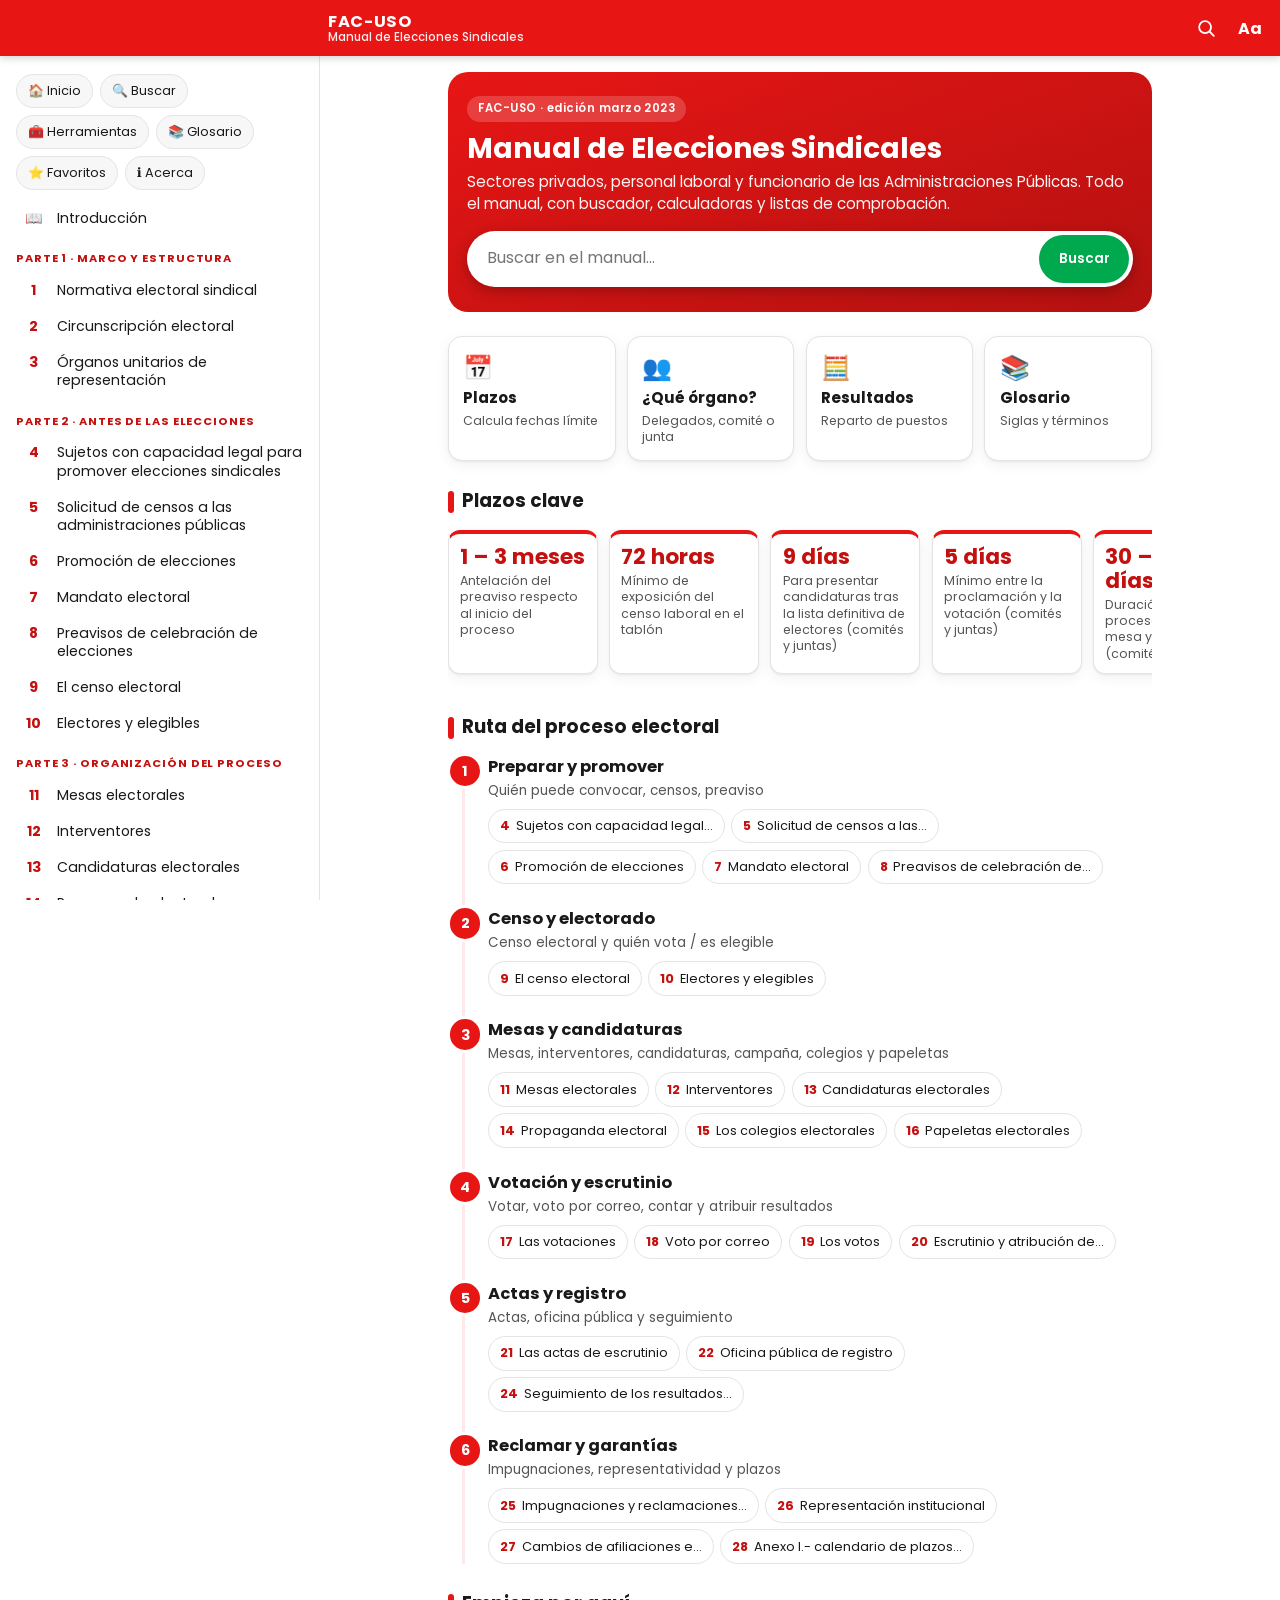
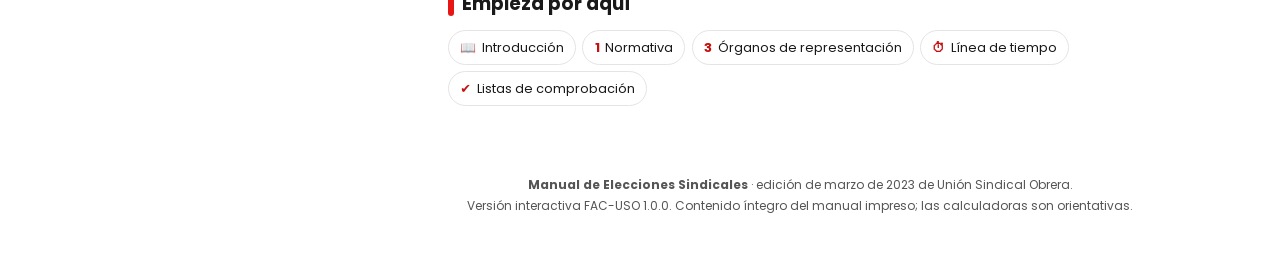
==== docs/manual-elecciones-facuso.html @ 2c82633e "Manual interactivo de elecciones sindicales (FAC-USO) Versión web móvil-primero y sin conexión del m" ====
<!doctype html>
<html lang="es" data-tema="auto">
<head>
<meta charset="utf-8">
<meta name="viewport" content="width=device-width, initial-scale=1, viewport-fit=cover">
<title>Manual de Elecciones Sindicales · FAC-USO</title>
<meta name="description" content="Manual interactivo de elecciones sindicales (sector privado, personal laboral y funcionario): consulta, buscador, calculadoras de plazos y de resultados.">
<meta name="theme-color" content="#E71615">

<style>
@font-face{font-family:'Poppins';font-style:normal;font-weight:400;font-display:swap;src:url([data-uri]) format('woff2')}
@font-face{font-family:'Poppins';font-style:normal;font-weight:500;font-display:swap;src:url([data-uri]) format('woff2')}
@font-face{font-family:'Poppins';font-style:normal;font-weight:600;font-display:swap;src:url([data-uri]) format('woff2')}
@font-face{font-family:'Poppins';font-style:normal;font-weight:700;font-display:swap;src:url([data-uri]) format('woff2')}
/* ===== Manual de Elecciones Sindicales · FAC-USO ===== */
:root{
  --rojo:#E71615; --rojo-osc:#B31110; --verde:#00A94E; --tinta:#191919; --gris:#6b6b6b; --gris-cl:#F2F2F2; --rosa:#FDE9E9;
  --fondo:#ffffff; --sup:#ffffff; --sup2:#F7F7F8; --borde:#e4e4e7; --txt:#191919; --txt2:#555; --enlace:#B31110;
  --rojo-txt:#C4110F; --verde-bg:#E6F6EC; --verde-txt:#007A38; --rosa-bg:#FDE9E9; --sombra:0 1px 2px rgba(0,0,0,.06),0 4px 14px rgba(0,0,0,.06);
  --barra-h:56px; --tabs-h:62px; --radio:14px; --lectura:46rem;
  --fuente:'Poppins',system-ui,-apple-system,'Segoe UI',Roboto,'Helvetica Neue',Arial,sans-serif;
}
:root[data-tema="oscuro"]{ --fondo:#121214; --sup:#1b1b1e; --sup2:#222226; --borde:#34343a; --txt:#ececee; --txt2:#b3b3ba; --enlace:#ff8a87;
  --rojo-txt:#ff6b68; --verde-bg:#10291c; --verde-txt:#4fd48a; --rosa-bg:#33191a; --gris-cl:#26262a; --rosa:#3a1d1e; --gris:#a0a0a8; --sombra:0 1px 2px rgba(0,0,0,.4); }
@media (prefers-color-scheme:dark){
  :root[data-tema="auto"]{ --fondo:#121214; --sup:#1b1b1e; --sup2:#222226; --borde:#34343a; --txt:#ececee; --txt2:#b3b3ba; --enlace:#ff8a87;
  --rojo-txt:#ff6b68; --verde-bg:#10291c; --verde-txt:#4fd48a; --rosa-bg:#33191a; --gris-cl:#26262a; --rosa:#3a1d1e; --gris:#a0a0a8; --sombra:0 1px 2px rgba(0,0,0,.4); }
}
*{box-sizing:border-box}
html{font-size:100%;-webkit-text-size-adjust:100%;scroll-behavior:smooth;scroll-padding-top:calc(var(--barra-h) + 64px)}
body{margin:0;background:var(--fondo);color:var(--txt);font-family:var(--fuente);font-size:1rem;line-height:1.68;padding-top:calc(var(--barra-h) + env(safe-area-inset-top));padding-bottom:calc(var(--tabs-h) + env(safe-area-inset-bottom) + 12px);-webkit-font-smoothing:antialiased}
img{max-width:100%;height:auto}
a{color:var(--enlace)}
button{font-family:inherit;cursor:pointer}
:focus-visible{outline:3px solid var(--verde);outline-offset:2px;border-radius:6px}
.saltar{position:absolute;left:-999px;top:0;background:#000;color:#fff;padding:.6rem 1rem;z-index:100}
.saltar:focus{left:0}
[hidden]{display:none!important}

/* ---- barra superior ---- */
#barra{position:fixed;inset:0 0 auto 0;height:calc(var(--barra-h) + env(safe-area-inset-top));padding-top:env(safe-area-inset-top);background:var(--rojo);color:#fff;display:flex;align-items:center;gap:.25rem;padding-inline:.5rem;z-index:50;box-shadow:0 2px 8px rgba(0,0,0,.18)}
.ib{background:none;border:0;color:#fff;width:44px;height:44px;border-radius:50%;display:grid;place-items:center}
.ib:active,.ib:hover{background:rgba(255,255,255,.16)}
#marca{display:flex;flex-direction:column;line-height:1.1;text-decoration:none;color:#fff;min-width:0;flex:1}
.marca-fac{font-weight:700;font-size:1.02rem;letter-spacing:.04em}
.marca-t{font-size:.72rem;opacity:.92;white-space:nowrap;overflow:hidden;text-overflow:ellipsis;font-weight:500}
.barra-acc{display:flex}
.aa{font-weight:700;font-size:1rem}
#progreso{position:fixed;top:calc(var(--barra-h) + env(safe-area-inset-top));left:0;height:3px;width:0;background:var(--verde);z-index:51;transition:width .1s linear}

/* ---- ajustes ---- */
.panel-aj{position:fixed;top:calc(var(--barra-h) + env(safe-area-inset-top) + 4px);right:8px;left:8px;max-width:380px;margin-left:auto;background:var(--sup);border:1px solid var(--borde);border-radius:var(--radio);box-shadow:0 10px 30px rgba(0,0,0,.25);padding:.9rem;z-index:60}
.panel-aj .fila{display:flex;justify-content:space-between;align-items:center;gap:.6rem;padding:.4rem 0;font-size:.9rem;font-weight:500}
.grupo{display:flex;border:1px solid var(--borde);border-radius:10px;overflow:hidden}
.grupo.col{flex-wrap:wrap}
.grupo button{background:var(--sup2);color:var(--txt);border:0;padding:.45rem .7rem;font-size:.82rem;border-right:1px solid var(--borde)}
.grupo button:last-child{border-right:0}
.grupo button.on{background:var(--rojo);color:#fff}
.nota-aj{font-size:.75rem;color:var(--txt2);margin:.4rem 0 0;line-height:1.4}

/* ---- menú lateral ---- */
#velo{position:fixed;inset:0;background:rgba(0,0,0,.5);z-index:70}
#menu{position:fixed;top:0;bottom:0;left:0;width:min(88vw,340px);background:var(--sup);z-index:80;transform:translateX(-102%);transition:transform .22s ease;overflow-y:auto;padding:calc(env(safe-area-inset-top) + 12px) 0 calc(var(--tabs-h) + 20px);box-shadow:4px 0 24px rgba(0,0,0,.3)}
#menu.abierto{transform:none}
.mn-parte{padding:.85rem 1rem .25rem;font-size:.7rem;font-weight:700;text-transform:uppercase;letter-spacing:.08em;color:var(--rojo-txt)}
.mn-cap{display:flex;gap:.6rem;align-items:flex-start;padding:.55rem 1rem;text-decoration:none;color:var(--txt);font-size:.88rem;line-height:1.3;border-left:4px solid transparent}
.mn-cap b{flex:none;min-width:1.7rem;text-align:center;color:var(--rojo-txt);font-weight:700}
.mn-cap:hover,.mn-cap.act{background:var(--rosa-bg);border-left-color:var(--rojo)}
.mn-enlaces{display:flex;flex-wrap:wrap;gap:.4rem;padding:.6rem 1rem}
.mn-enlaces a{font-size:.8rem;text-decoration:none;background:var(--sup2);border:1px solid var(--borde);color:var(--txt);padding:.35rem .7rem;border-radius:99px}

/* ---- contenedores de vista ---- */
main{outline:0}
.vista,.cap{max-width:var(--lectura);margin:0 auto;padding:1rem 1rem 2rem}
.vista-cab h1{font-size:1.55rem;line-height:1.2;margin:.5rem 0 .3rem;font-weight:700}
.vista-cab p{margin:.2rem 0 1rem;color:var(--txt2);font-size:.95rem}
.caja{background:var(--sup);border:1px solid var(--borde);border-radius:var(--radio);padding:1rem;box-shadow:var(--sombra)}
.creditos h1{display:none}
.creditos p{margin:.5rem 0;font-size:.92rem}

/* ---- inicio ---- */
.hero{background:linear-gradient(160deg,var(--rojo) 0%,var(--rojo-osc) 100%);color:#fff;border-radius:0 0 28px 28px;margin:-1rem -1rem 1.2rem;padding:1.4rem 1.2rem 1.6rem}
.hero small{display:inline-block;background:rgba(255,255,255,.18);padding:.2rem .7rem;border-radius:99px;font-size:.72rem;font-weight:600;letter-spacing:.04em}
.hero h1{font-size:1.75rem;line-height:1.12;margin:.7rem 0 .4rem;font-weight:700}
.hero p{margin:0 0 1rem;opacity:.95;font-size:.95rem;line-height:1.45}
.hero-busca{display:flex;background:#fff;border-radius:99px;padding:.25rem;box-shadow:0 4px 14px rgba(0,0,0,.25)}
.hero-busca input{flex:1;border:0;background:none;padding:.65rem 1rem;font:inherit;font-size:1rem;color:#191919;min-width:0}
.hero-busca button{border:0;background:var(--verde);color:#fff;border-radius:99px;padding:0 1.2rem;font-weight:600}
.rapidos{display:grid;grid-template-columns:repeat(2,1fr);gap:.7rem;margin:0 0 1.4rem}
.rapido{display:flex;flex-direction:column;gap:.15rem;padding:.9rem;border-radius:var(--radio);background:var(--sup);border:1px solid var(--borde);text-decoration:none;color:var(--txt);box-shadow:var(--sombra)}
.rapido .ico{font-size:1.5rem}
.rapido b{font-size:.95rem}
.rapido span{font-size:.78rem;color:var(--txt2);line-height:1.3}
.sec-t{font-size:1.15rem;margin:1.6rem 0 .6rem;font-weight:700;display:flex;align-items:center;gap:.5rem}
.sec-t::before{content:"";width:6px;height:1.2em;background:var(--rojo);border-radius:3px}
.continuar{display:flex;gap:.8rem;align-items:center;padding:.9rem 1rem;background:var(--verde-bg);border:1px solid var(--verde);border-radius:var(--radio);text-decoration:none;color:var(--txt);margin-bottom:1rem}
.continuar b{display:block;font-size:.8rem;color:var(--verde-txt);text-transform:uppercase;letter-spacing:.05em}
.plazos{display:flex;gap:.7rem;overflow-x:auto;padding:.2rem 1rem .8rem;margin:0 -1rem;scroll-snap-type:x mandatory}
.plazo{flex:0 0 150px;scroll-snap-align:start;background:var(--sup);border:1px solid var(--borde);border-top:4px solid var(--rojo);border-radius:12px;padding:.7rem;text-decoration:none;color:var(--txt);box-shadow:var(--sombra)}
.plazo strong{display:block;font-size:1.35rem;color:var(--rojo-txt);line-height:1.1}
.plazo span{font-size:.78rem;line-height:1.3;color:var(--txt2);display:block;margin-top:.25rem}
.ruta{position:relative;margin-left:.9rem;padding-left:1.4rem;border-left:3px solid var(--rosa)}
.fase{position:relative;margin-bottom:1.3rem}
.fase::before{content:attr(data-n);position:absolute;left:-2.55rem;top:0;width:1.9rem;height:1.9rem;border-radius:50%;background:var(--rojo);color:#fff;font-weight:700;display:grid;place-items:center;font-size:.9rem;border:3px solid var(--fondo)}
.fase h3{margin:0;font-size:1.02rem}
.fase p{margin:.1rem 0 .5rem;font-size:.84rem;color:var(--txt2);line-height:1.4}
.chips{display:flex;flex-wrap:wrap;gap:.4rem}
.chip{display:inline-flex;gap:.35rem;align-items:center;padding:.35rem .7rem;border-radius:99px;font-size:.8rem;text-decoration:none;color:var(--txt);background:var(--sup);border:1px solid var(--borde)}
.chip:hover{border-color:var(--rojo)}
.chip b{color:var(--rojo-txt)}

/* ---- índice ---- */
.parte-bloque{margin:1.4rem 0}
.parte-bloque h2{font-size:.78rem;text-transform:uppercase;letter-spacing:.09em;color:var(--rojo-txt);margin:0 0 .5rem}
.tarjeta-cap{display:flex;gap:.8rem;padding:.85rem;border:1px solid var(--borde);background:var(--sup);border-radius:var(--radio);text-decoration:none;color:var(--txt);margin-bottom:.6rem;box-shadow:var(--sombra)}
.tarjeta-cap .num{flex:none;width:2.6rem;height:2.6rem;border-radius:12px;background:var(--rosa);display:grid;place-items:center;font-size:1.3rem}
.tarjeta-cap h3{margin:0;font-size:.98rem;line-height:1.25}
.tarjeta-cap h3 small{color:var(--rojo-txt);font-weight:700;margin-right:.3rem}
.tarjeta-cap p{margin:.2rem 0 0;font-size:.8rem;color:var(--txt2);line-height:1.35}

/* ---- capítulo ---- */
.cap-cab{display:flex;gap:.9rem;align-items:center;margin:.2rem 0 1rem;padding-bottom:1rem;border-bottom:3px solid var(--rojo)}
.cap-num{flex:none;width:3.4rem;height:3.4rem;background:var(--rojo);color:#fff;border-radius:14px;display:grid;place-items:center;font-size:1.6rem;font-weight:700}
.cap-parte{margin:0;font-size:.7rem;text-transform:uppercase;letter-spacing:.08em;color:var(--rojo-txt);font-weight:700}
.cap-titulo{margin:0;font-size:1.4rem;line-height:1.2;font-weight:700;outline:0}
.cap-secciones{position:sticky;top:calc(var(--barra-h) + env(safe-area-inset-top) + 3px);z-index:20;background:var(--fondo);display:flex;gap:.45rem;overflow-x:auto;padding:.5rem 1rem;margin:0 -1rem 1rem;border-bottom:1px solid var(--borde);scrollbar-width:none}
.cap-secciones::-webkit-scrollbar{display:none}
.cap-secciones a{flex:none;font-size:.78rem;padding:.3rem .7rem;border-radius:99px;background:var(--sup2);border:1px solid var(--borde);text-decoration:none;color:var(--txt);white-space:nowrap}
.cap-secciones a.act{background:var(--rojo);color:#fff;border-color:var(--rojo)}
.cap-cuerpo h2{font-size:1.2rem;line-height:1.25;margin:2rem 0 .6rem;padding-top:.3rem;font-weight:700;display:flex;gap:.6rem;align-items:flex-start;flex-wrap:wrap}
.cap-cuerpo h2 .txt{flex:1 1 12rem}
.acc{display:inline-flex;gap:.2rem;margin-left:auto}
.acc button{border:0;background:var(--sup2);color:var(--txt2);width:34px;height:34px;border-radius:50%;font-size:1rem;line-height:1}
.acc button.on{background:var(--rosa);color:var(--rojo-txt)}
.cap-cuerpo h3{font-size:1.04rem;margin:1.5rem 0 .4rem;color:var(--rojo-txt);font-weight:700}
.cap-cuerpo h4{font-size:.98rem;margin:1.3rem 0 .3rem;font-weight:700;border-left:4px solid var(--verde);padding-left:.6rem}
.cap-cuerpo p{margin:.7rem 0}
.cap-cuerpo ul,.cap-cuerpo ol{padding-left:1.25rem}
.cap-cuerpo li{margin:.35rem 0}
.cap-cuerpo li::marker{color:var(--rojo)}
.cap-cuerpo ul ul{margin:.3rem 0}
.rojo{color:var(--rojo-txt);font-weight:600}
mark.dest{background:linear-gradient(transparent 58%,rgba(231,22,21,.2) 58%);color:inherit;padding:0 .1em}
.ref{display:inline-block;font-size:.8em;font-weight:600;line-height:1.35;color:var(--rojo-osc);background:var(--rosa);padding:.08em .6em;border-radius:99px;margin:.1em 0}
:root[data-tema="oscuro"] .ref{color:#ff9d9a}
@media (prefers-color-scheme:dark){:root[data-tema="auto"] .ref{color:#ff9d9a}}
p.ref-bloque{margin:.35rem 0;line-height:1.2}
p.ref-bloque + p.ref-bloque{margin-top:.2rem}
p.ref-bloque .ref::before{content:"⚖ ";font-size:.9em}
abbr.gl{text-decoration:underline dotted var(--rojo);text-underline-offset:3px;cursor:help}
[data-aud]{}
body[data-colectivo="priv"] [data-aud="pub"],body[data-colectivo="pub"] [data-aud="priv"]{display:none!important}
.aviso-filtro{max-width:var(--lectura);margin:.6rem auto 0;padding:.6rem 1rem;background:var(--verde-bg);border:1px solid var(--verde);color:var(--txt);border-radius:12px;font-size:.82rem;display:flex;gap:.6rem;align-items:center;justify-content:space-between}
.aviso-filtro button{border:0;background:var(--verde);color:#fff;border-radius:99px;padding:.3rem .8rem;font-size:.78rem;font-weight:600;white-space:nowrap}
main > .aviso-filtro{margin-inline:1rem}
@media(min-width:760px){main > .aviso-filtro{margin-inline:auto}}

/* callouts */
.callout{margin:1.1rem 0;border-radius:var(--radio);border:1px solid var(--borde);border-left:6px solid var(--gris);background:var(--sup2);overflow:hidden}
.callout-head{display:flex;gap:.5rem;align-items:center;padding:.5rem .9rem;font-weight:700;font-size:.78rem;text-transform:uppercase;letter-spacing:.07em}
.callout-body{padding:0 .95rem .6rem}
.callout-body > :first-child{margin-top:.2rem}
.callout-importante{background:var(--rosa-bg);border-left-color:var(--rojo)}
.callout-importante .callout-head{color:var(--rojo-txt)}
.callout-comentario{background:var(--verde-bg);border-left-color:var(--verde)}
.callout-comentario .callout-head{color:var(--verde-txt)}
.callout-ejemplo{background:var(--sup2);border-left-color:var(--tinta);border-style:solid}
:root[data-tema="oscuro"] .callout-ejemplo{border-left-color:#aaa}
.callout-ejemplo .callout-head{color:var(--txt)}
.callout-nota{background:var(--rosa-bg);border-left-color:var(--rojo-osc)}
.callout-nota .callout-head{color:var(--rojo-txt)}

/* pasos */
.pasos{margin:1.2rem 0}
.lista-pasos{list-style:none;counter-reset:p;padding:0!important;margin:0}
.lista-pasos li{counter-increment:p;position:relative;margin:0 0 .8rem!important;padding:.8rem .9rem .8rem 3.4rem;background:var(--sup);border:1px solid var(--borde);border-radius:var(--radio);box-shadow:var(--sombra)}
.lista-pasos li::before{content:counter(p);position:absolute;left:.8rem;top:.7rem;width:1.9rem;height:1.9rem;border-radius:50%;background:var(--rojo);color:#fff;font-weight:700;display:grid;place-items:center;font-size:.9rem}
.lista-pasos li:not(:last-child)::after{content:"";position:absolute;left:1.72rem;bottom:-.8rem;height:.8rem;width:3px;background:var(--rosa)}

/* tablas */
.tabla{overflow-x:auto;margin:1rem 0;border-radius:12px;border:1px solid var(--borde);-webkit-overflow-scrolling:touch}
.tabla table{border-collapse:collapse;width:100%;font-size:.86rem;line-height:1.35}
.tabla th{background:var(--rojo);color:#fff;text-align:left;padding:.6rem .7rem;font-weight:600}
.tabla td{padding:.55rem .7rem;border-top:1px solid var(--borde);vertical-align:top}
.tabla tbody tr:nth-child(even){background:var(--sup2)}
.tabla td[align="right"],.tabla th[align="right"]{text-align:right}
.tabla td[align="center"],.tabla th[align="center"]{text-align:center}
@media(max-width:640px){
  .tabla-tarjetas thead{display:none}
  .tabla-tarjetas,.tabla-tarjetas tbody,.tabla-tarjetas tr,.tabla-tarjetas td{display:block;width:100%}
  .tabla:has(.tabla-tarjetas){border:0;overflow:visible}
  .tabla-tarjetas tr{margin-bottom:.7rem;border:1px solid var(--borde);border-radius:12px;overflow:hidden;background:var(--sup)!important}
  .tabla-tarjetas td{border-top:1px solid var(--borde);display:flex;gap:.7rem;justify-content:space-between;text-align:right}
  .tabla-tarjetas td:first-child{border-top:0}
  .tabla-tarjetas td::before{content:attr(data-label);font-weight:600;color:var(--rojo-txt);text-align:left;flex:0 0 42%}
}

/* figuras */
.figura{margin:1.2rem 0;text-align:center}
.zoom{display:block;width:100%;background:#fff;border:1px solid var(--borde);border-radius:12px;padding:.4rem;box-shadow:var(--sombra)}
.zoom img{display:block;margin:0 auto;border-radius:6px}
.figura figcaption{font-size:.78rem;color:var(--txt2);margin-top:.4rem}
.figura .zoom::after{content:"🔍 Toca para ampliar";display:block;font-size:.72rem;color:var(--gris);margin-top:.3rem}
details.texto-modelo{margin:.8rem 0;border:1px dashed var(--borde);border-radius:12px;padding:.2rem .8rem;font-size:.85rem}
details.texto-modelo summary{cursor:pointer;font-weight:600;padding:.5rem 0;color:var(--rojo-txt)}

/* navegación de capítulos */
.cap-nav{display:grid;grid-template-columns:1fr 1fr;gap:.7rem;margin:2rem 0 .5rem}
.cap-nav a{display:flex;flex-direction:column;padding:.8rem;border:1px solid var(--borde);border-radius:var(--radio);text-decoration:none;color:var(--txt);background:var(--sup);font-size:.85rem;line-height:1.3;box-shadow:var(--sombra)}
.cap-nav a small{color:var(--rojo-txt);font-weight:700;text-transform:uppercase;letter-spacing:.05em;font-size:.68rem}
.cap-nav a:last-child{text-align:right}
.cap-nav a:only-child{grid-column:1/-1}

/* herramientas y formularios */
.herr-grid{display:grid;gap:.7rem}
.herr{display:flex;gap:.9rem;padding:.9rem;border-radius:var(--radio);border:1px solid var(--borde);background:var(--sup);text-decoration:none;color:var(--txt);box-shadow:var(--sombra)}
.herr .ico{flex:none;width:3rem;height:3rem;display:grid;place-items:center;font-size:1.5rem;background:var(--rosa);border-radius:12px}
.herr h3{margin:0;font-size:.98rem}
.herr p{margin:.15rem 0 0;font-size:.8rem;color:var(--txt2);line-height:1.35}
.volver{display:inline-flex;gap:.3rem;align-items:center;text-decoration:none;font-size:.85rem;margin:.2rem 0 .4rem;font-weight:600}
.form{display:grid;gap:.9rem;margin:1rem 0}
.campo label{display:block;font-size:.82rem;font-weight:600;margin-bottom:.25rem}
.campo input,.campo select,.campo textarea{width:100%;font:inherit;font-size:1rem;padding:.65rem .75rem;border:1.5px solid var(--borde);border-radius:10px;background:var(--sup);color:var(--txt)}
.campo input:focus,.campo select:focus,.campo textarea:focus{border-color:var(--rojo);outline:0;box-shadow:0 0 0 3px rgba(231,22,21,.18)}
.campo small{display:block;color:var(--txt2);font-size:.75rem;margin-top:.2rem;line-height:1.35}
.fila2{display:grid;grid-template-columns:1fr 1fr;gap:.7rem}
.btn{display:inline-flex;gap:.4rem;align-items:center;justify-content:center;border:0;border-radius:99px;padding:.7rem 1.2rem;font-weight:600;font-size:.92rem;background:var(--rojo);color:#fff;text-decoration:none}
.btn.sec{background:var(--sup2);color:var(--txt);border:1px solid var(--borde)}
.btn.verde{background:var(--verde)}
.btn.peq{padding:.4rem .8rem;font-size:.8rem}
.botones{display:flex;flex-wrap:wrap;gap:.5rem;margin:.6rem 0}
.resultado{background:var(--sup);border:2px solid var(--rojo);border-radius:var(--radio);padding:1rem;margin:1rem 0;box-shadow:var(--sombra)}
.resultado h3{margin:0 0 .4rem;font-size:1.05rem;color:var(--rojo-txt)}
.resultado .grande{font-size:2.2rem;font-weight:700;line-height:1.1;color:var(--rojo-txt)}
.resultado ul{padding-left:1.1rem;margin:.4rem 0}
.resultado li{margin:.25rem 0;font-size:.9rem}
.aviso{background:var(--rosa-bg);border-left:5px solid var(--rojo);border-radius:10px;padding:.7rem .9rem;font-size:.82rem;margin:1rem 0;line-height:1.45}
.pestanas{display:flex;gap:.4rem;overflow-x:auto;margin:.6rem 0;padding-bottom:.2rem}
.pestanas button{flex:none;border:1px solid var(--borde);background:var(--sup);color:var(--txt);border-radius:99px;padding:.45rem .9rem;font-size:.82rem;font-weight:600}
.pestanas button.on{background:var(--rojo);color:#fff;border-color:var(--rojo)}
.tabla-res{width:100%;border-collapse:collapse;font-size:.78rem;margin:.6rem 0;table-layout:auto}
.tabla-res th,.tabla-res td{padding:.35rem .3rem;border-bottom:1px solid var(--borde);text-align:right}
.tabla-res th{font-size:.62rem}
.res-scroll{overflow-x:auto}
.tabla-res th:first-child,.tabla-res td:first-child{text-align:left}
.tabla-res th{font-size:.72rem;text-transform:uppercase;letter-spacing:.04em;color:var(--txt2)}
.tabla-res tr.elim td{color:var(--gris);text-decoration:line-through}
.tabla-res td.ok{font-weight:700;color:var(--verde-txt)}
.filas-listas{display:grid;gap:.5rem}
.fl{display:grid;grid-template-columns:1fr 6.5rem 2.4rem;gap:.4rem}
.fl button{border:0;border-radius:10px;background:var(--sup2);color:var(--txt2);font-size:1.1rem}
.linea{position:relative;margin:1rem 0 1rem .6rem;padding-left:1.4rem;border-left:3px solid var(--rosa)}
.paso-l{position:relative;margin:0 0 1.1rem}
.paso-l::before{content:"";position:absolute;left:-1.95rem;top:.35rem;width:.9rem;height:.9rem;border-radius:50%;background:var(--rojo);border:3px solid var(--fondo)}
.paso-l h4{margin:0;font-size:.95rem}
.paso-l .cuando{display:inline-block;background:var(--verde-bg);color:var(--verde-txt);font-size:.72rem;font-weight:700;border-radius:99px;padding:.1rem .6rem;margin:.2rem 0}
.paso-l p{margin:.15rem 0;font-size:.84rem;color:var(--txt2);line-height:1.4}
.check-lista{list-style:none;padding:0;margin:.8rem 0}
.check-lista li{display:flex;gap:.7rem;align-items:flex-start;padding:.7rem .8rem;background:var(--sup);border:1px solid var(--borde);border-radius:12px;margin-bottom:.5rem}
.check-lista input{width:1.4rem;height:1.4rem;margin-top:.15rem;accent-color:var(--verde);flex:none}
.check-lista label{flex:1;font-size:.9rem;line-height:1.4}
.check-lista label.hecho{text-decoration:line-through;color:var(--txt2)}
.check-lista a{font-size:.75rem;white-space:nowrap}
.barra-prog{height:8px;background:var(--gris-cl);border-radius:99px;overflow:hidden;margin:.4rem 0 .8rem}
.barra-prog i{display:block;height:100%;background:var(--verde);width:0;transition:width .2s}
.tarjetas-voto{display:grid;gap:.8rem}
.tv{border:1px solid var(--borde);border-radius:var(--radio);padding:.9rem;background:var(--sup);border-top:5px solid var(--verde)}
.tv.nulo{border-top-color:var(--rojo)} .tv.blanco{border-top-color:var(--gris)} .tv.imp{border-top-color:var(--rojo-osc)}
.tv h3{margin:0 0 .3rem;font-size:1rem}
.tv ul{padding-left:1.1rem;margin:.3rem 0;font-size:.86rem}
.qr-caja{display:grid;place-items:center;background:#fff;padding:1rem;border-radius:var(--radio);border:1px solid var(--borde);margin:1rem 0}
.qr-caja svg{width:min(260px,70vw);height:auto}

/* búsqueda */
.busca-in{display:flex;gap:.5rem;position:sticky;top:calc(var(--barra-h) + env(safe-area-inset-top) + 3px);background:var(--fondo);padding:.6rem 0;z-index:10}
.busca-in input{flex:1;font:inherit;font-size:1.05rem;padding:.75rem 1rem;border-radius:99px;border:2px solid var(--borde);background:var(--sup);color:var(--txt);min-width:0}
.busca-in input:focus{border-color:var(--rojo);outline:0}
.res{display:block;padding:.8rem .9rem;border:1px solid var(--borde);border-radius:var(--radio);background:var(--sup);margin:.6rem 0;text-decoration:none;color:var(--txt)}
.res small{color:var(--rojo-txt);font-weight:700;font-size:.72rem;text-transform:uppercase;letter-spacing:.05em}
.res h3{margin:.1rem 0;font-size:.98rem}
.res p{margin:.2rem 0 0;font-size:.82rem;color:var(--txt2);line-height:1.45}
.res mark{background:rgba(0,169,78,.28);color:inherit;border-radius:3px;padding:0 .1em}
.sugerencias{display:flex;gap:.4rem;flex-wrap:wrap;margin:.4rem 0 1rem}

/* favoritos */
.fav{background:var(--sup);border:1px solid var(--borde);border-radius:var(--radio);padding:.8rem .9rem;margin:.6rem 0}
.fav a{font-weight:600;text-decoration:none}
.fav textarea{width:100%;margin-top:.5rem;font:inherit;font-size:.9rem;border:1.5px solid var(--borde);border-radius:10px;padding:.5rem;min-height:4.5rem;background:var(--sup2);color:var(--txt)}
.vacio{text-align:center;color:var(--txt2);padding:2rem 1rem;font-size:.92rem}

/* glosario */
.gl-item{padding:.8rem .2rem;border-bottom:1px solid var(--borde)}
.gl-item h3{margin:0;font-size:1rem;color:var(--rojo-txt)}
.gl-item p{margin:.2rem 0;font-size:.88rem}
.gl-item a{font-size:.78rem}
.gl-filtro{width:100%;font:inherit;padding:.7rem 1rem;border-radius:99px;border:2px solid var(--borde);background:var(--sup);color:var(--txt);margin-bottom:.6rem}

/* bottom nav */
#tabs{position:fixed;inset:auto 0 0 0;height:calc(var(--tabs-h) + env(safe-area-inset-bottom));padding-bottom:env(safe-area-inset-bottom);background:var(--sup);border-top:1px solid var(--borde);display:flex;z-index:50;box-shadow:0 -2px 10px rgba(0,0,0,.06)}
#tabs a{flex:1;display:flex;flex-direction:column;align-items:center;justify-content:center;gap:2px;text-decoration:none;color:var(--txt2);font-size:.66rem;font-weight:500;min-width:0}
#tabs svg{width:24px;height:24px}
#tabs a.on{color:var(--rojo-txt);font-weight:700}
#tabs a.on svg{stroke-width:2.4}

/* sheet y lightbox */
.sheet{position:fixed;inset:0;background:rgba(0,0,0,.5);z-index:90;display:flex;align-items:flex-end;justify-content:center}
.sheet-int{position:relative;background:var(--sup);width:100%;max-width:560px;border-radius:22px 22px 0 0;padding:1.2rem 1.2rem calc(1.4rem + env(safe-area-inset-bottom));max-height:80vh;overflow:auto;animation:sube .2s ease}
@keyframes sube{from{transform:translateY(30px);opacity:.4}to{transform:none;opacity:1}}
.sheet-x{position:absolute;top:.5rem;right:.7rem;border:0;background:var(--sup2);width:34px;height:34px;border-radius:50%;font-size:1.3rem;color:var(--txt)}
#sheet-c h3{margin:0 2rem .4rem 0;color:var(--rojo-txt)}
#sheet-c textarea{width:100%;min-height:7rem;font:inherit;border:1.5px solid var(--borde);border-radius:10px;padding:.6rem;background:var(--sup2);color:var(--txt)}
#lightbox{position:fixed;inset:0;background:rgba(0,0,0,.92);z-index:100;display:flex;flex-direction:column}
.lb-barra{display:flex;justify-content:flex-end;gap:.5rem;padding:calc(env(safe-area-inset-top) + .5rem) .7rem .5rem}
.lb-barra button{width:46px;height:46px;border-radius:50%;border:0;background:#333;color:#fff;font-size:1.5rem}
.lb-lienzo{flex:1;overflow:auto;-webkit-overflow-scrolling:touch;touch-action:pan-x pan-y pinch-zoom;text-align:center}
.lb-lienzo img{width:100%;max-width:none;background:#fff;display:inline-block;vertical-align:top}
#toast{position:fixed;left:50%;transform:translateX(-50%);bottom:calc(var(--tabs-h) + env(safe-area-inset-bottom) + 16px);background:#191919;color:#fff;padding:.6rem 1.1rem;border-radius:99px;font-size:.85rem;z-index:120;box-shadow:0 6px 20px rgba(0,0,0,.35);max-width:90vw}
.pie{max-width:var(--lectura);margin:1rem auto 0;padding:1.2rem 1rem;color:var(--txt2);font-size:.75rem;text-align:center;line-height:1.5}
.pie p{margin:.2rem 0}

/* escritorio */
@media(min-width:1024px){
  body{padding-bottom:2rem;padding-left:320px}
  #barra{padding-left:calc(320px + .5rem)}
  #b-menu,#velo{display:none!important}
  #menu{transform:none;width:320px;top:calc(var(--barra-h) + env(safe-area-inset-top));padding-top:.5rem;box-shadow:none;border-right:1px solid var(--borde);z-index:40;padding-bottom:2rem}
  #tabs{display:none}
  #toast{bottom:24px}
  .rapidos{grid-template-columns:repeat(4,1fr)}
  .herr-grid{grid-template-columns:1fr 1fr}
  .hero{border-radius:20px;margin:0 0 1.5rem}
  .plazos{margin:0;padding-inline:0}
  .cap-secciones{margin-inline:0;padding-inline:0}
}
@media print{
  #barra,#tabs,#menu,.cap-secciones,.acc,.cap-nav,#progreso,.pie,.botones,.zoom::after{display:none!important}
  body{padding:0!important;background:#fff;color:#000}
  .vista,.cap{max-width:none;padding:0}
  .callout,.figura,.tabla{break-inside:avoid}
}
@media (prefers-reduced-motion:reduce){*{scroll-behavior:auto!important;animation:none!important;transition:none!important}}

</style>
</head>
<body data-colectivo="todos">
<a class="saltar" href="#principal">Saltar al contenido</a>
<div id="progreso" aria-hidden="true"></div>

<header id="barra">
  <button id="b-menu" class="ib" aria-label="Abrir índice" aria-expanded="false">
    <svg viewBox="0 0 24 24" width="24" height="24" aria-hidden="true"><path d="M4 6h16M4 12h16M4 18h16" stroke="currentColor" stroke-width="2" stroke-linecap="round" fill="none"/></svg>
  </button>
  <a id="marca" href="#/" aria-label="Inicio">
    <span class="marca-fac">FAC-USO</span>
    <span class="marca-t">Manual de Elecciones Sindicales</span>
  </a>
  <div class="barra-acc">
    <button id="b-buscar" class="ib" aria-label="Buscar"><svg viewBox="0 0 24 24" width="22" height="22" aria-hidden="true"><circle cx="11" cy="11" r="6.5" stroke="currentColor" stroke-width="2" fill="none"/><path d="M16 16l4.5 4.5" stroke="currentColor" stroke-width="2" stroke-linecap="round"/></svg></button>
    <button id="b-ajustes" class="ib" aria-label="Ajustes de lectura" aria-expanded="false"><span class="aa">Aa</span></button>
  </div>
</header>

<div id="ajustes" class="panel-aj" hidden>
  <div class="fila"><span>Tamaño de letra</span>
    <div class="grupo"><button id="a-menos" aria-label="Reducir letra">A−</button><button id="a-mas" aria-label="Aumentar letra">A+</button></div></div>
  <div class="fila"><span>Tema</span>
    <div class="grupo" role="group" aria-label="Tema">
      <button data-tema="auto">Auto</button><button data-tema="claro">Claro</button><button data-tema="oscuro">Oscuro</button></div></div>
  <div class="fila"><span>Mi colectivo</span>
    <div class="grupo col" role="group" aria-label="Colectivo">
      <button data-col="todos">Todos</button><button data-col="priv">Empresa y laboral</button><button data-col="pub">Funcionariado</button></div></div>
  <p class="nota-aj">El filtro de colectivo es orientativo: oculta los apartados marcados expresamente para el otro colectivo.</p>
</div>

<div id="velo" hidden></div>
<nav id="menu" aria-label="Índice del manual"><div id="menu-int"></div></nav>

<main id="principal" tabindex="-1">
  <div id="aviso-filtro" class="aviso-filtro" hidden></div>
  <section class="vista" id="v-inicio" hidden></section>
  <section class="vista" id="v-indice" hidden></section>
  <section class="vista" id="v-herramientas" hidden></section>
  <section class="vista" id="v-buscar" hidden></section>
  <section class="vista" id="v-favoritos" hidden></section>
  <section class="vista" id="v-glosario" hidden></section>
  <section class="vista" id="v-acerca" hidden>
    <div class="vista-cab"><h1>Acerca del manual</h1></div>
    <div class="caja creditos"><h1>Créditos</h1>
<p><strong>Manual de Elecciones Sindicales</strong> — Sectores privados, personal laboral y funcionario de las Administraciones Públicas.</p>
<p><strong>Edita:</strong> Unión Sindical Obrera · C/ Príncipe de Vergara, 13 - 7º · 28001 Madrid · uso@uso.es · elecciones@uso.es</p>
<p><strong>Elaborado por:</strong> Asesoría Jurídica Confederal, Oficina Electoral Confederal y Secretaría de Acción Sindical y Empleo.</p>
<p><strong>Diseño y maquetación:</strong> Maite Rozas Rodríguez.</p>
<p><strong>Impresión:</strong> © 2VF Publicidad, 1995 - 2023 · 918 084 000 · Juan de la Cierva, 2 (Nave 17) · P. I. Rompecubas · 28341 Valdemoro (Madrid)</p>
<p><strong>ISBN:</strong> 978-84-09-13293-5 · Marzo 2023 · www.uso.es</p>
</div>
    <div id="acerca-extra"></div>
  </section>
  <div id="v-capitulos">
<article class="cap" id="c-0" data-cap="0" hidden>
<header class="cap-cab"><div class="cap-num" aria-hidden="true">★</div><div><p class="cap-parte" data-parte></p><h1 class="cap-titulo" id="t-0" tabindex="-1">Introducción</h1></div></header>
<div class="cap-cuerpo">

<p>Las elecciones sindicales son un objetivo prioritario que, junto con la tensión afiliativa, suponen la base de la acción sindical, la estructura y la fundamentación de nuestro modelo sindical. El derecho básico de la participación de los trabajadores y las trabajadoras en la empresa o en la administración, a través de la representación unitaria (delegados y delegadas de personal) y de la presencia de órganos representativos del conjunto de los trabajadores, elegidos mediante un procedimiento democrático y con sufragio libre, forma parte indisoluble del contenido esencial de la libertad sindical reconocida por nuestro ordenamiento jurídico.</p>
<p>Es fundamental no olvidar que, aunque sea un derecho básico, es también un logro reciente conseguido tras múltiples luchas y costes laborales, personales, económicos y sociales. Por desgracia, los retrocesos en derechos laborales y sociales sufridos en los últimos años, nos deben servir de aprendizaje para no concebir los que tenemos como dados sino que hay que luchar por ellos día tras día. Por ello, hoy más que nunca hay que animar a la participación en las elecciones sindicales a los compañeros y compañeras, para reforzar la lucha colectiva por los derechos laborales de todos y todas.</p>
<p>Desde USO continuamos denunciando las deficiencias en la normativa en materia de elecciones sindicales, que favorece a unos sindicatos en perjuicio del resto de organizaciones, entre ellas USO, y que impide la participación en igualdad de condiciones en los procesos electorales. Hay que recordar, que el origen de esta situación es el sistema de representación sindical que estableció la Ley Orgánica 11/1985, de 2 de Agosto, de Libertad Sindical. Esta ley favorece a los dos sindicatos mayoritarios a nivel estatal (CC.OO. y UGT) y a los sindicatos de ámbito exclusivamente autonómico (CIG y ELA), otorgándoles una serie de prerrogativas y privilegios, tanto en el ámbito de la participación institucional como en los aspectos relativos a la negociación colectiva y a la promoción electoral, en claro detrimento de otras organizaciones sindicales, como la Unión Sindical Obrera.</p>
<p>Ante esta situación objetiva de evidente desigualdad, nuestro esfuerzo y trabajo debe estar orientado a conseguir mayores cotas de representación, demostrando a los trabajadores y trabajadoras que otro modelo sindical existe y es posible día a día gracias a su participación y compromiso formando parte de las candidaturas de USO.</p>
<p>En nuestra actuación, además de intentar conseguir el mayor número de delegados para incrementar legítimamente la fuerza y representatividad del sindicato, es imprescindible que afrontemos las elecciones con el mayor grado de responsabilidad y limpieza, dejando claro que USO no respalda, ni consiente, el fraude electoral: el único responsable de cualquier irregularidad o fraude es la persona que lo comete y no puede hacerlo en nombre de USO.</p>
<p>El presente manual, elaborado por la Secretaría de Acción Sindical y Empleo, la Oficina Electoral Confederal y la Asesoría Jurídica Confederal, integra en un solo documento la normativa que regula el desarrollo del proceso de elecciones sindicales para trabajadores y trabajadoras del sector privado y del sector público, aunque el grueso de estos últimos -personal funcionario y estatutario- estén afectados por una normativa específica. Nuestra intención es que sea una herramienta práctica de formación y consulta para que los compañeros y compañeras que vayan a participar en los procesos electorales como agentes electorales, lo hagan con las máximas garantías. Además de este manual, tienen a su disposición las herramientas de la app de USO así como los formularios de apoyo y recopilación de jurisprudencia que pueden encontrar en la web confederal, junto a las circulares y el asesoramiento que facilita la Oficina Electoral Confederal.</p>

</div></article>
<article class="cap" id="c-1" data-cap="1" hidden>
<header class="cap-cab"><div class="cap-num" aria-hidden="true">1</div><div><p class="cap-parte" data-parte></p><h1 class="cap-titulo" id="t-1" tabindex="-1">Normativa electoral sindical</h1></div></header>
<div class="cap-cuerpo">

<h2 id="s-1-1">1.1. La normativa electoral sindical se basa en los siguientes textos legales:</h2>
<h3 data-aud="priv">A) Sectores privados y personal laboral de las administraciones públicas</h3>
<ul data-aud="priv">
<li>
<p>Real Decreto Legislativo 2/2015, de 23 de octubre, por el que se aprueba el texto refundido de la Ley del Estatuto de los Trabajadores. (E.T.)</p>
</li>
<li>
<p>Ley 36/2011, de 10 de octubre, Ley Reguladora de la Jurisdicción Social (L.R.J.S.)</p>
</li>
<li>
<p>Ley Orgánica 11/1985 de 2 de agosto de Libertad Sindical, texto consolidado el 28 de Julio de 2011 (L.O.L.S.)</p>
</li>
<li>
<p>Real Decreto 1844/1994, de 9 de septiembre. Reglamento de Elecciones a Órganos de Representación de los Trabajadores en la Empresa.</p>
</li>
<li>
<p>Ley Orgánica 5/1985, de 19 de junio de Régimen Electoral General (esta ley se aplica con carácter supletorio).</p>
</li>
<li>
<p>Además para el personal laboral en las Administraciones Públicas:</p>
<ul>
<li>
<p>RD-Legislativo 5/2015, de 30 de octubre, Texto Refundido de la Ley del Estatuto Básico del Empleado Público (T.R.E.B.E.P.).</p>
</li>
<li>
<p>Real Decreto 1846/1994, de 9 de septiembre, por el que se aprueba el Reglamento de elecciones a órganos de representación del personal al servicio de la Administración General del Estado</p>
</li>
<li>
<p>Real Decreto-ley 20/2012, de 13 de julio, de medidas para garantizar la estabilidad presupuestaria y de fomento de la competitividad.</p>
</li>
<li>
<p>Ley 9/1987, de 12 de junio, de Órganos de Representación, Determinación de las condiciones trabajo y Participación del personal al servicio de las Administraciones Públicas ( Artículo 7).</p>
</li>
<li>
<p>Resolución de 22 de enero de 2021, de la Secretaría General de Función Pública, por la que se aprueba y publica el Acuerdo de las Mesas Generales de Negociación de la Administración General del Estado de 16 de diciembre de 2020, por el que se modifica el Acuerdo de 30 de mayo de 2017, sobre asignación de recursos y racionalización de las estructuras de negociación y participación. Este Acuerdo se complementa con el Acuerdo de la Comisión de Seguimiento de 20 de abril de 2022, por el que se adecúa a la nueva reestructuración ministerial, publicado en el BOE el 31 de mayo de 2022.</p>
</li>
</ul>
</li>
</ul>
<h3 data-aud="pub">B) Personal funcionario y estatutario</h3>
<ul data-aud="pub">
<li>
<p>RD-Legislativo 5/2015, de 30 de octubre, Texto Refundido de la Ley del Estatuto Básico del Empleado Público: Fundamentalmente, artículos 39 a 44, Disposición Transitoria Quinta, y Disposición Derogatoria Única. c).</p>
</li>
<li>
<p>Real Decreto-ley 20/2012, de 13 de julio, de medidas para garantizar la estabilidad presupuestaria y de fomento de la competitividad (BOE 14 julio 2012): Artículos 12 y 13, y Disposición Derogatoria Única. 4.b)., modificado por RD-Ley 1/2015, de 27 de febrero (art. 6 modifica el citado art. 12). El TREBEP deroga el apartado 1 del art. 13 del RDL 2012.</p>
</li>
<li>
<p>Ley 9/1987, de 12 de junio, de Órganos de Representación, Determinación de las condiciones trabajo y Participación del personal al servicio de las Administraciones Públicas (BOE 17 junio 1987), modificada por Leyes 7/1990, de 19 de julio (BOE 20 julio 1990), 18/1994, de 30 de junio (BOE 1 julio 1994), y 21/2006, de 20 de junio (BOE 21 junio 2006):</p>
</li>
</ul>
<p data-aud="pub">Artículos vigentes*: 7.3, 7.4, 7.5, 13.2, 13.3, 13.4, 13.5, 13.6, 15, 16, 17, 18, 19, 20, 21, 25, 26, 27, 28 y 29.</p>
<p data-aud="pub">* La Ley 7/2007 (EBEP) derogó la Ley 9/1987, excepto el art. 7, y los artículos 13.2, 13.3, 13.4, 13.5, 13.6, 15, 16, 17, 18, 19, 20, 21, 25, 26, 27, 28 y 29 que se mantienen con carácter de normativa básica en tanto se determine el procedimiento electoral previsto. (Disposición Derogatoria Única. c), en relación con la Disposición Transitoria Quinta, del EBEP). Posteriormente, el RDL 20/2012 (Disposición Derogatoria Única. 4.b), deroga los apartados 1 y 1 y 2 del art. 7 de la Ley 9/1987.</p>
<ul data-aud="pub">
<li>
<p>Resolución de 22 de enero de 2021, de la Secretaría General de Función Pública, por la que se aprueba y publica el Acuerdo de las Mesas Generales de Negociación de la Administración General del Estado de 16 de diciembre de 2020, por el que se modifica el Acuerdo de 30 de mayo de 2017, sobre asignación de recursos y racionalización de las estructuras de negociación y participación. Este Acuerdo se complementa con el Acuerdo de la Comisión de Seguimiento de 20 de abril de 2022, por el que se adecúa a la nueva reestructuración ministerial, publicado en el BOE el 31 de mayo de 2022</p>
</li>
<li>
<p>Real Decreto 1846/1994, de 9 de septiembre, por el que se aprueba el Reglamento de elecciones a órganos de representación del personal al servicio de la Administración General del Estado (BOE 13 septiembre 1994).</p>
</li>
<li>
<p>Orden de 16 de julio de 1998, del Ministerio de Administraciones Públicas, por la que se publican los modelos normalizados de impresos, sobres y papeletas de votación a utilizar en las elecciones a órganos de representación del personal al servicio de las Administración General del Estado (BOE 31 julio de 1998): Modifica y sustituye a la Orden de 27 de julio de 1994, BOE de 8 y 9 de agosto, por la que se regulan, con carácter provisional, los modelos de papeletas de votación, sobres e impresos para las elecciones a órganos de representación del Personal al servicio de la Administración del Estado.</p>
</li>
<li>
<p>Resolución de 21 de agosto de 1998, de la Secretaría de Estado para la Administración Pública, por la que se publican en las restantes lenguas del Estado distintas al castellano los modelos de las papeletas de votación, sobres e impresos electorales para las elecciones a órganos de representación del personal al servicio de la Administración General del Estado (BOE 4 septiembre 1998).</p>
</li>
<li>
<p>Ley Orgánica 11/1985, de 2 de agosto, de Libertad Sindical, texto consolidado el 28 de Julio de 2011.</p>
</li>
<li>
<p>Ley 36/2011, de 10 de Octubre, Ley Reguladora de la Jurisdicción Social (L.R.J.S.)</p>
</li>
<li>
<p>Ley Orgánica 5/1985, de 19 de junio, del Régimen Electoral General (esta Ley se aplica con carácter supletorio).</p>
</li>
</ul>
<h2 data-aud="pub" id="s-1-2">1.2. Regulación actual del procedimiento electoral en administración pública</h2>
<p data-aud="pub">El Estatuto Básico del Empleado Público dispone la aprobación de un reglamento que determine el procedimiento para la elección de las juntas de personal y para la elección de delegados y delegadas de personal, teniendo en cuenta los siguientes criterios generales:</p>
<ul data-aud="pub">
<li>
<p>La elección se realizará mediante sufragio personal, directo, libre y secreto que podrá emitirse por correo o por otros medios telemáticos.</p>
</li>
<li>
<p>Serán electores y elegibles los funcionarios y funcionarias que se encuentren en la situación de servicio activo. No tendrán la consideración de electores ni elegibles los funcionarios y funcionarias que ocupen puestos cuyo nombramiento se efectúe a través de Real Decreto o por Decreto de los Consejos de Gobierno de las comunidades autónomas y de las ciudades de Ceuta y Melilla.</p>
</li>
<li>
<p>Podrán presentar candidaturas las organizaciones sindicales legalmente constituidas o las coaliciones de éstas, y los grupos de electores de una misma unidad electoral, siempre que el número de ellos sea equivalente, al menos, al triple de los miembros a elegir.</p>
</li>
<li>
<p>Las Juntas de Personal se elegirán mediante listas cerradas a través de un sistema proporcional corregido, y los delegados y delegadas de personal mediante listas abiertas y sistema mayoritario.</p>
</li>
<li>
<p>Los órganos electorales serán las mesas electorales que se constituyan para la dirección y desarrollo del procedimiento electoral y las oficinas públicas permanentes para el cómputo y certificación de resultados reguladas en la normativa laboral.</p>
</li>
<li>
<p>Las impugnaciones se tramitarán conforme a un procedimiento arbitral, excepto las reclamaciones contra las denegaciones de inscripción de actas electorales que podrán plantearse directamente ante la jurisdicción social.</p>
</li>
</ul>
<p class="ref-bloque" data-aud="pub"><span class="ref">(Art. 44 del TREBEP).</span></p>
<p data-aud="pub">En tanto se determine el procedimiento electoral general previsto, se mantendrán con carácter de normativa básica los siguientes artículos de la ley 9/1987, de 12 de junio, de órganos de representación, determinación de las condiciones de trabajo y participación del personal al servicio de las administraciones públicas: 7.3, 7.4, 7.5, 13.2, 13.3, 13.4, 13.5, 13.6, 15, 16, 17, 18, 19, 20, 21, 25, 26, 27, 28 y 29.</p>
<p class="ref-bloque" data-aud="pub"><span class="ref">(Disposición Transitoria Quinta del EBEP, en concordancia con la Disposición Derogatoria Única , c).</span></p>
<p data-aud="pub"><span class="rojo"><strong>NOTA:</strong></span> Dado que el procedimiento electoral previsto por el EBEP todavía no ha sido objeto de desarrollo reglamentario, actualmente debe estarse a lo establecido en los citados preceptos de la Ley 9/1987.</p>

</div></article>
<article class="cap" id="c-2" data-cap="2" hidden>
<header class="cap-cab"><div class="cap-num" aria-hidden="true">2</div><div><p class="cap-parte" data-parte></p><h1 class="cap-titulo" id="t-2" tabindex="-1">Circunscripción electoral</h1></div></header>
<div class="cap-cuerpo">

<p>La determinación de la circunscripción electoral sindical es la siguiente:</p>
<h2 id="s-2-1">2.1. Centro de trabajo</h2>
<ul>
<li>Es la <strong>unidad electoral básica</strong> , alrededor de la cual se estructuran las elecciones a representantes de los trabajadores y trabajadoras (RLT). Se define como una unidad productiva o de servicios con organización específica que está registrada a efectos laborales.</li>
</ul>
<p>En el caso de que existan varios centros de trabajo de una misma empresa, éstos deberán ser identificados a través del número patronal de inscripción a la Seguridad Social o bien por el Número de Identificación Fiscal.</p>
<h2 data-aud="priv" id="s-2-2">2.2. De la empresa</h2>
<p data-aud="priv">Cuando solamente exista un centro de trabajo.</p>
<h2 id="s-2-3">2.3. Agrupación de centros de trabajo</h2>
<p>Cuando la misma empresa disponga, en la misma provincia o en municipios limítrofes, de dos o más centros de trabajo:</p>
<ul>
<li>
<p>Si el censo de cada centro de trabajo <strong>no alcanza las 50 personas trabajadoras,</strong> pero que en su conjunto lo suman, se constituirá un comité de empresa conjunto.</p>
<ul>
<li>Si <strong>unos centros tienen cincuenta personas trabajadoras y otros de la misma provincia no,</strong> en los primeros se constituirán comités de empresa propios y con todos los segundos se constituirá otro distinto.</li>
</ul>
</li>
</ul>
<p class="ref-bloque"><span class="ref">(Art. 63.2 E.T.)</span></p>
<h2 data-aud="priv" id="s-2-4">2.4.- Centro de trabajo en las administraciones públicas para el personal laboral (unidades electorales)</h2>
<p data-aud="pub">En las Administraciones públicas constituirán un único centro de trabajo todos los establecimientos dependientes del Departamento u Organismo del que se trate, que radiquen en una misma provincia, siempre que los trabajadores afectados se encuentren incluidos en el ámbito de aplicación de un mismo convenio.</p>
<p class="ref-bloque" data-aud="priv"><span class="ref">(Disposición Adicional Tercera del Real Decreto 1844/94)</span></p>
<p data-aud="priv">El establecimiento de las unidades electorales se regulará por el Estado y por cada comunidad autónoma dentro del ámbito de sus competencias legislativas. Previo acuerdo con las organizaciones sindicales legitimadas en los artículos 6 y 7 de la Ley Orgánica 11/1985, de 2 de agosto, de Libertad Sindical, los órganos de gobierno de las Administraciones públicas podrán modificar o establecer unidades electorales en razón del número y peculiaridades de sus colectivos, adecuando la configuración de las mismas a las estructuras administrativas o a los ámbitos de negociación constituidos o que se constituyan.</p>
<p class="ref-bloque" data-aud="priv"><span class="ref">(Art. 39.4 T.R.E.B.E.P.)</span></p>
<p data-aud="priv">En las elecciones a representantes del personal laboral en el ámbito de la Administración General del Estado y de la Administración de Justicia, no transferida, constituirá un único centro de trabajo:</p>
<p data-aud="priv">a) La totalidad de las unidades o establecimientos de cada Departamento Ministerial, incluidos en ellos los correspondientes a sus Organismos Autónomos, entidades gestoras y servicios comunes de la Administración de la Seguridad Social y todos sus servicios provinciales, en Madrid.</p>
<p data-aud="priv">b) La totalidad de las unidades o establecimientos en la provincia de Madrid de cada una de las Agencias comprendidas en el ámbito de aplicación de la Ley 28/2006, organismos o entes públicos no incluidos en la letra anterior y las dependientes de la Administración de Justicia.</p>
<p data-aud="priv">c) La totalidad de las unidades o establecimientos al servicio de la Administración General del Estado, sus Organismos Autónomos, Entidades gestoras, servicios comunes de la Administración de la Seguridad Social y Agencias comprendidas en el ámbito de aplicación de la Ley 28/2006 que radiquen en una misma provincia, excluida la de Madrid, o en la ciudades de Ceuta y de Melilla. Se incluirán en este apartado las unidades y establecimientos dependientes de la Administración de Justicia.</p>
<p data-aud="priv">d) Constituirá, igualmente un único centro de trabajo la totalidad de los establecimientos de cada ente u organismo público no incluido en las letras anteriores, radicados en una misma provincia o en las ciudades de Ceuta y Melilla.</p>
<p class="ref-bloque" data-aud="priv"><span class="ref">(Artículo 12.4 del Real Decreto-ley 20/2012, de 13 de julio, de medidas para garantizar la estabilidad presupuestaria y de fomento de la competitividad, modificado por la Ley 25/2015, de 28 de julio.)</span></p>
<p data-aud="priv">En las elecciones a representantes de personal laboral al servicio de la Administración de la distintas comunidades autónomas y en los entes locales, resulta de aplicación lo dispuesto en el apartado unidades electorales en las comunidades autónomas y en la administración local referente al personal funcionario y estatutario.</p>
<h2 data-aud="pub" id="s-2-5">2.5.-Centro de trabajo (unidades electorales) en las administraciones públicas para el personal funcionario</h2>
<h3 data-aud="pub">En la administración del Estado</h3>
<p data-aud="pub">a) Una por cada uno de los Departamentos ministeriales incluidos en ellos, sus Organismos Autónomos, Entidades gestoras y servicios comunes de la Administración de la Seguridad Social y todos los servicios provinciales de Madrid.</p>
<p data-aud="pub">b) Una por cada Agencia, ente público u organismo no incluido en el apartado anterior, para todos los servicios que tenga en la provincia de Madrid.</p>
<p data-aud="pub">c) Una en cada provincia, excluida la de Madrid, y en las ciudades de Ceuta y de Melilla, en la Delegación o Subdelegación de Gobierno, en la que se incluirán los Organismos Autónomos, Agencias comprendidas en el ámbito de aplicación de la Ley 28/2006, de 18 de julio ( RCL 2006, 1443 ) , las Entidades gestoras y servicios comunes de la Administración de la Seguridad Social y las unidades administrativas y servicios provinciales de todos los Departamentos Ministeriales en una misma provincia, incluidos los funcionarios civiles que presten servicios en la Administración militar.</p>
<p data-aud="pub">d) Una para cada ente u organismo público, no incluido en el apartado anterior, para todos los servicios que tenga en una misma provincia o en las ciudades de Ceuta y Melilla.</p>
<p data-aud="pub">e) Una para los funcionarios destinados en las misiones diplomáticas en cada país, representaciones permanentes, oficinas consulares e instituciones y servicios de la Administración del Estado en el extranjero.</p>
<p data-aud="pub">f) Una en cada provincia y en las ciudades de Ceuta y de Melilla, para el personal estatutario de los servicios públicos de salud.</p>
<p data-aud="pub">g) Una para el personal docente de los centros públicos no universitarios, en cada una de las ciudades de Ceuta y Melilla.</p>
<p data-aud="pub">Aquellas Unidades Electorales a que se refiere el apartado anterior, con excepción de las referidas en la letra d), que no alcancen el mínimo de 50 funcionarios, éstos ejercerán su representación en la Junta de Personal del Departamento al que estuviera adscrito el Organismo o Unidad administrativa de que se trate.</p>
<p data-aud="pub">Las Unidades Electorales provinciales previstas en la letra d) que no alcancen el mínimo de 50 funcionarios, éstos ejercerán su representación en la Junta de Personal de Madrid del Organismo o Ente público que corresponda.</p>
<p data-aud="pub">En la Administración de Justicia, se elegirá una Junta de Personal en cada provincia, y en las ciudades de Ceuta y de Melilla, para todo el personal funcionario a su servicio. Además de las anteriores, en Madrid se elegirá otra Junta de personal para el personal adscrito a los órganos centrales de la Administración de Justicia.</p>
<p data-aud="pub">(Artº. 12.1 del RDL 20/2012, de 13 de julio, de medidas para garantizar la estabilidad presupuestaria y de fomento de la competitividad, modificado por el art. 6 del Real Decreto-Ley 1/2015, de 27 de febrero, sobre Ordenación Económica y Social.- Mecanismo de segunda oportunidad, reducción de carga financiera y otras medidas de orden social, en concordancia con la Ley 25/2015, de 28 de julio).</p>
<h3 data-aud="pub">En las comunidades autónomas</h3>
<p data-aud="pub"><strong>En las CC.AA. pluriprovinciales:</strong></p>
<ul data-aud="pub">
<li>
<p>Una junta en los servicios centrales de cada una de ellas.</p>
</li>
<li>
<p>Una junta en cada provincia para los funcionarios destinados a ellas.</p>
</li>
</ul>
<p data-aud="pub"><strong>En las CC.AA. uniprovinciales:</strong></p>
<ul data-aud="pub">
<li>Una junta para todos los funcionarios destinados en ellas.</li>
</ul>
<p data-aud="pub">Otras juntas de personal:</p>
<ul data-aud="pub">
<li>
<p>Una Junta en cada provincia para el personal docente de los centros públicos no universitarios, cuando estén transferidos los servicios a la comunidad.</p>
</li>
<li>
<p>Una junta en cada área de salud para los funcionarios y funcionarias de instituciones sanitarias públicas dependientes de la comunidad autónoma.</p>
</li>
<li>
<p>Una junta en cada Universidad dependiente de la comunidad, para el personal docente y otra para el personal de administración y servicios.</p>
</li>
<li>
<p>Una junta para cada organismo autónomo, si el censo de funcionarios y funcionarias alcanza los 150. De lo contrario, ejercerán su representación a través de las juntas de personal de los servicios centrales o provinciales de cada comunidad.</p>
</li>
</ul>
<p class="ref-bloque" data-aud="pub"><span class="ref">(Artº. 7.3 de la Ley 9/1987).</span></p>
<h3 data-aud="pub">En la administración local</h3>
<ul data-aud="pub">
<li>
<p>Una junta en cada ayuntamiento (siempre que supere los 50 funcionarios y funcionarias).</p>
</li>
<li>
<p>Una junta en cada Diputación Provincial.</p>
</li>
<li>
<p>Una junta en cada Cabildo, Consejo Insular y demás entidades locales.</p>
</li>
</ul>
<p class="ref-bloque" data-aud="pub"><span class="ref">(Art. 7.4 de la Ley 9/87).</span></p>
<aside class="callout callout-nota" data-aud="pub"><div class="callout-head"><span aria-hidden="true" class="callout-ico">📌</span><span class="callout-title">Nota muy importante</span></div><div class="callout-body">
<p>Dispone el artº. 39.4 del EBEP que <em>“el establecimiento de las unidades electorales se regulará por el Estado y por cada Comunidad Autónoma dentro del ámbito de sus competencias legislativas.</em> Previo acuerdo con las organizaciones sindicales legitimadas en los artículos 6 y 7 de la Ley Orgánica 11/1985, de 2 de agosto, de Libertad Sindical, los órganos de gobierno de las Administraciones públicas podrán modificar o establecer unidades electorales (…)”.</p>
<p>En cumplimiento de lo anterior, el RDL 20/2012, de 13 de julio, en su art. 12.1, modificado por el art. 6 RDL 1/2015, de 27 de febrero, en relación con la Ley 25/2015, de 28 de julio, establece una nueva configuración de las unidades electorales en la administración general del estado, que sustituye a la contenida en el artº. 7, apartados 1 y 2, de la Ley 9/87.</p>
<p>Producirá efectos al producirse el vencimiento de los mandatos electorales actualmente en vigor.</p>
<p>En todo caso, las nuevas unidades electorales entrarán en vigor a partir del 1 de marzo de 2015, fecha en la que todos los mandatos en vigor o prorrogados se extinguirán como consecuencia de la elección de los nuevos órganos de representación, elección que deberá producirse en el plazo de 10 meses desde la fecha indicada.</p>
<p class="ref-bloque"><span class="ref">(Art. 12, apartados 5 y 6 del RDL 20/2012, modificado por RDL 1/2015 en concordancia con la Ley 25/2015, de 28 de julio).</span></p>
<p><strong>Quedan expresamente derogados los apartados 1 y 2 del artículo 7 de la Ley 9/1987.</strong></p>
<p class="ref-bloque"><span class="ref">(Disposición Derogatoria Única. 4.b) del RDL 20/2012).</span></p>
<p>Por su parte y en concordancia con esa nueva regulación de las unidades electorales en la Administración General del Estado, hemos de tener en cuenta el Acuerdo de las Mesas Generales de Negociación de la Administración General del Estado de 16 de diciembre de 2020, por el que se modifica el Acuerdo de Mesa General de Negociación de la Administración General del Estado de 30 de mayo de 2017 sobre asignación de recursos y racionalización de las estructuras de negociación y participación.</p>
</div></aside>
<aside class="callout callout-importante" data-aud="pub"><div class="callout-head"><span aria-hidden="true" class="callout-ico">⚠️</span><span class="callout-title">Importante</span></div><div class="callout-body">
<p>En el ANEXO I del citado Acuerdo de Mesa General de Negociación de la Administración General del Estado de 16 de diciembre de 2020, se establece la Relación de los Ministerios y Organismos incluidos en su ámbito de aplicación (Administración General del Estado).</p>
<p>En cuanto a las <strong>unidades electorales en las comunidades autónomas y en la administración local:</strong></p>
<p>El EBEP deja <strong>vigente</strong> el artº 7 de la Ley 9/87, sin que haya existido derogación posterior de los <strong>apartados 3</strong> (Unidades Electorales en las CC.AA.) y 4 (Unidades Electorales en la Administración Local) <strong>del citado artículo 7.</strong></p>
<p class="ref-bloque"><span class="ref">(Disposición Derogatoria Única. c) del EBEP)</span></p>
<p>No obstante, ya hemos visto que el EBEP remite a la legislación de las comunidades autónomas, el establecimiento de las unidades electorales.</p>
<p>Además, previo acuerdo con las organizaciones sindicales legitimadas en los artículos 6 y 7 de la Ley Orgánica de Libertad Sindical, los órganos de gobierno de las Administraciones públicas podrán modificar o establecer unidades electorales en razón del número y peculiaridades de sus colectivos, adecuando la configuración de las mismas a las estructuras administrativas o a los ámbitos de negociación constituidos o que se constituyan.</p>
<p class="ref-bloque"><span class="ref">(Artº. 39.4 del TREBEP)</span></p>
</div></aside>
<p data-aud="pub">En consecuencia podemos concluir que, en defecto de regulación autonómica y en ausencia de acuerdo, deberá aplicarse lo dispuesto en los vigentes apartados 3 (Unidades Electorales en las CC.AA.) y 4 (Unidades Electorales en la Administración local) del artº. 7 de la Ley 9/87.</p>

</div></article>
<article class="cap" id="c-3" data-cap="3" hidden>
<header class="cap-cab"><div class="cap-num" aria-hidden="true">3</div><div><p class="cap-parte" data-parte></p><h1 class="cap-titulo" id="t-3" tabindex="-1">Órganos unitarios de representación</h1></div></header>
<div class="cap-cuerpo">

<h2 id="s-3-1">3.1. Delegados y delegadas de personal</h2>
<p>Es la representación de las personas trabajadoras en la empresa, centro de trabajo o Administración pública que tenga menos de 50 y más de 10 trabajadores y trabajadoras.</p>
<p>Igualmente podrá haber un delegado o delegada de personal en aquellos centros de trabajo o Administración pública que cuenten entre 6 y 10 personas trabajadoras, si así se decide por mayoría.</p>
<p>Las personas trabajadoras elegirán, mediante sufragio libre, personal, secreto y directo a los delegados y delegadas de personal en la cuantía siguiente:</p>
<div class="tabla"><table>
<thead>
<tr>
<th>Número de personas trabajadoras</th>
<th>Miembros a elegir</th>
</tr>
</thead>
<tbody>
<tr>
<td data-label="Número de personas trabajadoras">De 6 a 30 personas trabajadoras</td>
<td data-label="Miembros a elegir">1 delegado o delegada de personal</td>
</tr>
<tr>
<td data-label="Número de personas trabajadoras">De 31 a 49 personas trabajadoras</td>
<td data-label="Miembros a elegir">3 delegados o delegadas de personal</td>
</tr>
</tbody>
</table></div>
<p>Los delegados y delegadas de personal ejercerán mancomunadamente ante la empresa o Administración pública la representación para la que fueron elegidos, y tendrán las mismas competencias establecidas para los comités de empresa.</p>
<p>Las elecciones para delegados y delegadas se efectuarán en un solo colegio electoral y por el sistema de listas abiertas.</p>
<p class="ref-bloque"><span class="ref">(Art. 62 E.T.)</span></p>
<p>En las unidades electorales donde el número de funcionarios y funcionarias sea igual o superior a 6 e inferior a 50, su representación corresponderá a los delegados y delegadas de personal. Hasta 30 funcionarios y funcionarias se elegirá un delegado o delegada, y de 31 a 49 se elegirán tres, que ejercerán su representación conjunta y mancomunadamente.</p>
<p class="ref-bloque"><span class="ref">(Art. 39.2 del TREBEP)</span></p>
<h2 data-aud="priv" id="s-3-2">3.2. Comités de empresa</h2>
<p data-aud="priv">Es la representación de las personas trabajadoras en la empresa o centro de trabajo cuyo censo sea de 50 o más trabajadores y trabajadoras.</p>
<p data-aud="priv">Es el órgano representativo y colegiado del conjunto de los trabajadores y trabajadoras en la empresa o centro de trabajo para la defensa de sus intereses.</p>
<p data-aud="priv">El censo electoral tiene que distribuirse en dos colegios electorales, uno para técnicos y administrativos y otro para especialistas y no cualificados.</p>
<p data-aud="priv">La elección se efectúa por medio de listas cerradas.</p>
<p data-aud="priv">El procedimiento electoral es común para ambos colegios.</p>
<p data-aud="priv">El número de miembros del comité de empresa se determinará de acuerdo con la siguiente escala:</p>
<div class="tabla"><table data-aud="priv">
<thead>
<tr>
<th>Número de personas trabajadoras</th>
<th>Miembros a elegir</th>
</tr>
</thead>
<tbody>
<tr>
<td data-label="Número de personas trabajadoras">De 50 a 100 personas trabajadoras</td>
<td data-label="Miembros a elegir">5 miembros de comité de empresa</td>
</tr>
<tr>
<td data-label="Número de personas trabajadoras">De 101 a 250 personas trabajadoras</td>
<td data-label="Miembros a elegir">9 miembros de comité de empresa</td>
</tr>
<tr>
<td data-label="Número de personas trabajadoras">De 251 a 500 personas trabajadoras</td>
<td data-label="Miembros a elegir">13 miembros de comité de empresa</td>
</tr>
<tr>
<td data-label="Número de personas trabajadoras">De 501 a 750 personas trabajadoras</td>
<td data-label="Miembros a elegir">17 miembros de comité de empresa</td>
</tr>
<tr>
<td data-label="Número de personas trabajadoras">De 751 a 1.000 personas trabajadoras</td>
<td data-label="Miembros a elegir">21 miembros de comité de empresa</td>
</tr>
</tbody>
</table></div>
<p data-aud="priv"><strong>A partir de 1.001 personas trabajadoras, 2 miembros más por cada 1.000 o fracción, con un máximo de 75 miembros de comité de empresa.</strong></p>
<aside class="callout callout-comentario" data-aud="priv"><div class="callout-head"><span aria-hidden="true" class="callout-ico">💬</span><span class="callout-title">Comentario</span></div><div class="callout-body">
<p>Es importante exigir a la empresa todos los censos de los diferentes centros de trabajo. De esta forma, sabremos con exactitud en qué centros puede haber comité propio y también, sumando el resto, la posibilidad de elegir otros comités.</p>
</div></aside>
<h2 id="s-3-3">3.3. Comités intercentros</h2>
<p>Sólo por convenio colectivo podrá pactarse la constitución y funcionamiento de un comité intercentros con un máximo de 13 miembros, que serán designados de entre los componentes de los distintos comités de centro.</p>
<p>En la constitución del comité intercentros se guardará la proporcionalidad de los sindicatos según los resultados electorales considerados globalmente.</p>
<p>Tales comités intercentros no podrán arrogarse otras funciones que las que expresamente se les conceda en el convenio colectivo en que se acuerde su creación.</p>
<p class="ref-bloque"><span class="ref">(Art. 63.3 E.T.)</span></p>
<aside class="callout callout-comentario"><div class="callout-head"><span aria-hidden="true" class="callout-ico">💬</span><span class="callout-title">Comentario</span></div><div class="callout-body">
<p>La Jurisprudencia mantiene la tesis de aplicación del criterio de proporcionalidad, que puede hacerse bien refiriéndose a la composición del comité de empresa atendiendo al número de sus miembros según su composición sindical, bien en función de los votos obtenidos en las elecciones correspondientes o que su composición guarde la proporcionalidad de los sindicatos según los resultados electorales obtenidos globalmente.</p>
</div></aside>
<h2 data-aud="pub" id="s-3-4">3.4. Juntas de personal</h2>
<p data-aud="pub">Las juntas de personal se constituirán en unidades electorales que cuenten con un censo mínimo de 50 funcionarios y funcionarias.</p>
<p data-aud="pub">Composición: Cada junta de personal se compone de un número de representantes, en función del número de funcionarios de la unidad electoral correspondiente, de acuerdo con la siguiente escala, en coherencia con lo establecido en el Estatuto de los Trabajadores:</p>
<div class="tabla"><table data-aud="pub">
<thead>
<tr>
<th>Número de personas funcionarias</th>
<th>Miembros a elegir</th>
</tr>
</thead>
<tbody>
<tr>
<td data-label="Número de personas funcionarias">De 50 a 100 personas funcionarias</td>
<td data-label="Miembros a elegir">5 miembros de junta de personal</td>
</tr>
<tr>
<td data-label="Número de personas funcionarias">De 101 a 250 personas funcionarias</td>
<td data-label="Miembros a elegir">9 miembros de junta de personal</td>
</tr>
<tr>
<td data-label="Número de personas funcionarias">De 251 a 500 personas funcionarias</td>
<td data-label="Miembros a elegir">13 miembros de junta de personal</td>
</tr>
<tr>
<td data-label="Número de personas funcionarias">De 501 a 750 personas funcionarias</td>
<td data-label="Miembros a elegir">17 miembros de junta de personal</td>
</tr>
<tr>
<td data-label="Número de personas funcionarias">De 751 a 1.000 personas funcionarias</td>
<td data-label="Miembros a elegir">21 miembros de junta de personal</td>
</tr>
</tbody>
</table></div>
<p data-aud="pub"><strong>A partir de 1.001 funcionarios y funcionarias, 2 miembros más por cada 1.000 o fracción, con un máximo de 75 miembros de junta de personal.</strong></p>
<p class="ref-bloque" data-aud="pub"><span class="ref">(Art. 39, apartados 3 y 5, del TREBEP)</span></p>
<p data-aud="pub">Las juntas de personal elegirán de entre sus miembros una presidencia y una secretaría y elaborarán su propio reglamento de procedimiento, que no podrá contravenir lo dispuesto en el presente Estatuto y legislación de desarrollo, remitiendo copia del mismo y de sus modificaciones al órgano u órganos competentes en materia de personal que cada Administración determine. El reglamento y sus modificaciones deberán ser aprobados por los votos favorables de, al menos, dos tercios de sus miembros.</p>
<p class="ref-bloque" data-aud="pub"><span class="ref">(Art. 39.6 del TREBEP)</span></p>

</div></article>
<article class="cap" id="c-4" data-cap="4" hidden>
<header class="cap-cab"><div class="cap-num" aria-hidden="true">4</div><div><p class="cap-parte" data-parte></p><h1 class="cap-titulo" id="t-4" tabindex="-1">Sujetos con capacidad legal para promover elecciones sindicales</h1></div></header>
<div class="cap-cuerpo">

<h2 id="s-4-1">4.1. Promotores de elecciones (presentación de preavisos)</h2>
<p>Los sujetos legalmente capacitados para promover elecciones sindicales en las empresas o centros de trabajo son:</p>
<ul>
<li>
<p>a) Los sindicatos considerados como “más representativos” (Art. 67.1 E.T.).</p>
</li>
<li>
<p>b) Los sindicatos que cuenten con un mínimo del 10% de representantes en la empresa (Art. 67.1 E.T.).</p>
</li>
<li>
<p>c) Los trabajadores y trabajadoras de la empresa o centro de trabajo por acuerdo mayoritario de la plantilla (Art. 67.1 E.T.).</p>
</li>
<li>
<p>d) Los sindicatos que hayan obtenido en un ámbito funcional y geográfico (el de la negociación colectiva) el 10% de representatividad (Art. 7.2 LOLS).</p>
</li>
</ul>
<p>Además, los sindicatos más representativos o representativos, previo acuerdo mayoritario, podrán promover la celebración de elecciones de manera generalizada en uno o varios ámbitos funcionales o territoriales.</p>
<p class="ref-bloque"><span class="ref">(Art. 67.1 E.T.)</span></p>
<p class="ref-bloque"><span class="ref">(Art. 6.3.e); 7.1 y 7.2 LOLS)</span></p>
<p class="ref-bloque"><span class="ref">(Art. 2 R.D. 1844/94)</span></p>
<aside class="callout callout-comentario"><div class="callout-head"><span aria-hidden="true" class="callout-ico">💬</span><span class="callout-title">Comentario</span></div><div class="callout-body">
<p>Hay que prestar la máxima atención sobre todo al último apartado, ya que puede ocurrir, y no sería extraño, que los sindicatos mayoritarios, con exclusión del resto, realizasen convocatorias electorales sindicales, provinciales o autonómicas, en un sólo día.</p>
</div></aside>
<h2 data-aud="pub" id="s-4-2">4.2. Sujetos con capacidad legal para promover elecciones en administración pública</h2>
<p data-aud="pub">Los sujetos legalmente capacitados para promover la celebración de elecciones sindicales a delegados, delegadas de personal y juntas de personal son:</p>
<p data-aud="pub">a) Los sindicatos más representativos a nivel estatal.</p>
<p data-aud="pub">b) Los sindicatos más representativos a nivel de comunidad autónoma, cuando la unidad electoral afectada esté ubicada en su ámbito geográfico.</p>
<p data-aud="pub">c) Los sindicatos que, sin ser más representativos, hayan conseguido al menos el 10 por 100 de los representantes en el conjunto de las Administraciones públicas.</p>
<p data-aud="pub">d) Los sindicatos que hayan obtenido al menos un porcentaje del 10 por 100 en la unidad electoral en la que se pretende promover las elecciones.</p>
<p data-aud="pub">e) Los funcionarios y funcionarias de la unidad electoral, por acuerdo mayoritario.</p>
<p class="ref-bloque" data-aud="pub"><span class="ref">(Art. 43.1 del TREBEP, en concordancia con los arts. 6 y 7 de la L.O. 11/1985, de 2 de agosto, de Libertad Sindical)</span></p>

</div></article>
<article class="cap" id="c-5" data-cap="5" hidden>
<header class="cap-cab"><div class="cap-num" aria-hidden="true">5</div><div><p class="cap-parte" data-parte></p><h1 class="cap-titulo" id="t-5" tabindex="-1">Solicitud de censos a las administraciones públicas</h1></div></header>
<div class="cap-cuerpo">

<h2 data-aud="priv" id="s-5-1">5.1. Solicitud de los datos. Empresas</h2>
<p data-aud="priv">Los sindicatos con capacidad de promoción de elecciones tienen derecho a acceder a los Registros de las Administraciones públicas que contengan datos relativos a la inscripción de empresas, altas y bajas de las personas trabajadoras.</p>
<p data-aud="priv">Las solicitudes se podrán realizar anualmente al Ministerio de Trabajo y Economía Social y a las Delegaciones Provinciales de Trabajo u organismos con competencias transferidas en esta materia en las diferentes comunidades autónomas, que facilitarán, al menos, los siguientes datos:</p>
<ul data-aud="priv">
<li>
<p>Nombre de la empresa o razón social.</p>
</li>
<li>
<p>Domicilio (incluido el código postal).</p>
</li>
<li>
<p>Clasificación empresarial en el CNAE.</p>
</li>
<li>
<p>Código empresarial de cotización a la Seguridad Social.</p>
</li>
<li>
<p>Número de personas trabajadoras en la empresa.</p>
</li>
</ul>
<p data-aud="priv">Estos datos serán facilitados, según deseen las organizaciones sindicales interesadas, bien en soporte documental, informático, telemático o papel.</p>
<p data-aud="priv">Cuando se trate de datos referidos a empresas o centros de trabajo de ámbito exclusivamente provincial o local, estos serán solicitados a las Direcciones Provinciales de la Tesorería General de la Seguridad Social, y cuando se trate de datos de empresas o centros de trabajo de ámbito estatal, o que estén referidas a diversas provincias, estos serán solicitados a los Servicios Centrales de la Tesorería General de la Seguridad Social que tiene su sede en Madrid.</p>
<p class="ref-bloque" data-aud="priv"><span class="ref">(Artículo 67.1 E.T.)</span></p>
<p class="ref-bloque" data-aud="priv"><span class="ref">(Artículo 3 R.D. 1844/94)</span></p>
<h2 data-aud="pub" id="s-5-2">5.2. Solicitud de los datos. Administraciones públicas</h2>
<p data-aud="pub">Los sujetos legitimados para promover elecciones tendrán, a este efecto, derecho a que la Administración pública correspondiente les suministre el censo de personal de las unidades electorales afectadas, distribuido por organismos o centros de trabajo.</p>
<p class="ref-bloque" data-aud="pub"><span class="ref">(Art. 43.2 del TREBEP)</span></p>
<aside class="callout callout-importante" data-aud="pub"><div class="callout-head"><span aria-hidden="true" class="callout-ico">⚠️</span><span class="callout-title">Importante</span></div><div class="callout-body">
<p><strong>Datos básicos a solicitar:</strong></p>
<ul>
<li>
<p>Nombre o denominación del centro de trabajo u Organismo.</p>
</li>
<li>
<p>Domicilio (incluido el código postal).</p>
</li>
<li>
<p>Código de identificación de centro de trabajo u Organismo.</p>
</li>
<li>
<p>Número de funcionarios y funcionarias que trabajan en el mismo.</p>
</li>
<li>
<p>Número de laborales.</p>
</li>
</ul>
</div></aside>

</div></article>
<article class="cap" id="c-6" data-cap="6" hidden>
<header class="cap-cab"><div class="cap-num" aria-hidden="true">6</div><div><p class="cap-parte" data-parte></p><h1 class="cap-titulo" id="t-6" tabindex="-1">Promoción de elecciones</h1></div></header>
<div class="cap-cuerpo">

<h2 id="s-6-1">6.1. Promoción para cubrir la totalidad de puestos</h2>
<p>La promoción de elecciones para cubrir la totalidad de puestos de delegados y delegadas de personal, miembros del comité de empresa y junta de personal podrá efectuarse en los siguientes casos:</p>
<ul>
<li>
<p>a) Por conclusión del mandato de los representantes a partir de la fecha en que falten tres meses para el vencimiento del mismo según lo establecido en el Artículo 67.3 del E.T. y Art. 13.4 de la Ley 9/87, Modificado por Ley 18/94.</p>
</li>
<li>
<p>b) Por declaración de la nulidad del proceso electoral, efectuada a través del correspondiente procedimiento arbitral o por el órgano jurisdiccional competente.</p>
</li>
<li>
<p>c) Por revocación del mandato electoral de todos los representantes de los trabajadores en la empresa o centro de trabajo conforme al artículo 67.3 del E.T.</p>
</li>
</ul>
<p>Cuando hayan transcurrido 6 meses desde el inicio de la actividad en un centro de trabajo.</p>
<p class="ref-bloque"><span class="ref">(Art. 1.1 R.D. 1844/94)</span></p>
<h3 data-aud="pub">En Administración pública:</h3>
<ul data-aud="pub">
<li>
<p>a) Cuando se trate de crear un nuevo órgano de representación, bien porque corresponda a una unidad electoral nueva, o bien porque sea relativo a una unidad ya existente en la que, sin embargo, no se hayan promovido o celebrado elecciones con anterioridad.</p>
</li>
<li>
<p>c) Cuando se hayan extinguido los mandatos de todos los representantes y de sus sustitutos antes de su vencimiento normal, por revocación, dimisión u otras causas.</p>
</li>
<li>
<p>d) Cuando se haya declarado la nulidad del proceso electoral por el procedimiento arbitral o, en su caso, por la jurisdicción competente.</p>
</li>
</ul>
<p class="ref-bloque" data-aud="pub"><span class="ref">(Art. 2.1 R.D. 1846/94)</span></p>
<h2 id="s-6-2">6.2. Promoción de elecciones parciales</h2>
<p>Cuando existan vacantes producidas por dimisiones, revocaciones parciales, puestos sin cubrir, fallecimiento, ajustes de la representación por incremento de plantilla o por cualquier otra causa, siempre que no haya sido posible cubrirlas por los trámites de sustitución automática previstos en el art. 67.4. del E.T., se podrá proceder a la promoción de elecciones parciales, exclusivamente por los puestos necesarios a cubrir.</p>
<p>La promoción electoral parcial será la establecida en el artículo 67 del E.T.</p>
<p class="ref-bloque"><span class="ref">(Art. 1.2 R.D. 1844/94 y Art. 67 E.T.)</span></p>
<p><strong>Las circunstancias en las que se pueden promover elecciones parciales en la Administración pública son las siguientes:</strong></p>
<ul>
<li>
<p>a) Cuando exista, al menos, el 50% de vacantes en la junta de personal o en los delegados de personal.</p>
</li>
<li>
<p>b) Cuando se produzca un aumento de, al menos, un 25% de la plantilla.</p>
</li>
<li>
<p>c) Cuando en las elecciones haya quedado algún puesto representativo sin cubrir, por renuncias o porque el número de candidatos haya sido inferior al de puestos a cubrir. En ambos casos podrán cubrirse las vacantes, sin que sea necesario el cumplir el requisito exigido en la letra a) (que el número de las vacantes suponga al menos el 50% de la totalidad de los puestos del órgano en cuestión).</p>
</li>
</ul>
<p class="ref-bloque"><span class="ref">(Art. 13.5 de la Ley 9/87, modificado por Ley 18/94)</span></p>
<p class="ref-bloque"><span class="ref">(Art. 2.2 del R.D. 1846/94)</span></p>
<p>El mandato de los delegados y delegadas elegidos en procesos de elecciones parciales se extinguirá en la misma fecha que el de los delegados ya existentes.</p>
<h2 id="s-6-3">6.3. Promoción electoral por declaración de nulidad del proceso electoral</h2>
<p>Se podrán promover nuevas elecciones en la empresa o centro de trabajo, cuando se haya declarado la nulidad del anterior proceso electoral a través del procedimiento arbitral o, en su caso, por el órgano jurisdiccional competente.</p>
<p>La nueva promoción electoral será la establecida en el artículo 67 del E.T.</p>
<p class="ref-bloque"><span class="ref">(Art. 1.1.b) R.D. 1844/94)</span></p>
<h2 id="s-6-4">6.4. Promoción electoral con centros de trabajo en varias provincias</h2>
<p>Este es un problema que sigue sin solucionarse a nivel legislativo, ya que la Ley no reconoce la promoción global-interprovincial, por ello lo más conveniente es realizar dicha promoción provincia por provincia, en todo caso haciendo coincidir la fecha de inicio del proceso electoral.</p>
<h2 id="s-6-5">6.5 Promoción electoral (renovación de representatividad)</h2>
<p>La promoción de elecciones para renovar la representatividad por conclusión del mandato de los delegados, delegadas y miembros del comité de empresa, solo podrá realizarse a partir de la fecha en que falten 3 meses para la finalización del mandato de 4 años.</p>
<p class="ref-bloque"><span class="ref">(Art. 67.1 E.T.)</span></p>
<h2 id="s-6-6">6.6. Promoción electoral (disminución de plantillas)</h2>
<p>El ajuste de la representación en relación a las disminuciones de plantillas, se regirá por lo pactado en los convenios colectivos y, en su defecto, por acuerdo entre la dirección de la empresa y la representación legal de los trabajadores. <span class="ref">(Art. 67.1 E.T.)</span></p>
<p data-aud="pub">En Administración Pública, la acomodación de la representación de los funcionarios y funcionarias a las disminuciones significativas de la plantilla se realizará por acuerdo entre el órgano competente en materia de personal y los representantes de los funcionarios. <strong>(Art. 13.5 de Ley 9/87, Introducido por la Ley 18/94)</strong></p>
<h2 data-aud="priv" id="s-6-7">6.7. Promoción electoral (empresas de nueva creación)</h2>
<p data-aud="priv">En empresas de nueva creación, no se pueden convocar elecciones sindicales hasta transcurridos 6 meses desde el inicio de actividades en el centro de trabajo.</p>
<p data-aud="priv">Salvo que se pacte en convenio colectivo un plazo inferior de antigüedad para las personas trabajadoras elegibles, ese sea el período mínimo a partir del cual se pueden promover elecciones. Respetando siempre el límite mínimo de 3 meses de antigüedad.</p>
<p class="ref-bloque" data-aud="priv"><span class="ref">(Art. 69.2 E.T.)</span></p>
<p class="ref-bloque" data-aud="priv"><span class="ref">(Art. 1.1.d) R.D. 1844/94)</span></p>
<h2 id="s-6-8">6.8. Promoción electoral por las personas trabajadoras</h2>
<p>Cuando la promoción de elecciones se efectúe por los trabajadores y trabajadoras de la empresa o centro de trabajo, ésta deberá hacerse por acuerdo mayoritario (la mitad más 1 de la totalidad de plantilla con derecho a voto).</p>
<p>Este acuerdo deberá ser acreditado mediante acta de la reunión celebrada al efecto, en la que constará número de trabajadores y trabajadoras en plantilla, número de personas convocadas, número de asistentes, así como el resultado de la votación, que se adjuntará al preaviso de promoción de elecciones.</p>
<p class="ref-bloque"><span class="ref">(Art. 2.2.1 R.D. 1844/94)</span></p>
<aside class="callout callout-comentario"><div class="callout-head"><span aria-hidden="true" class="callout-ico">💬</span><span class="callout-title">Comentario</span></div><div class="callout-body">
<p>A fin de evitar problemas o incluso la nulidad del proceso electoral, tanto las convocatorias como el acta de la reunión de los trabajadores y trabajadoras se deben formalizar según el procedimiento y modelos oficiales.</p>
</div></aside>
<h2 id="s-6-9">6.9. Promoción electoral (diversos centros de trabajo de menos de 50 personas trabajadoras)</h2>
<h4>a) Por las personas trabajadoras</h4>
<p>El acuerdo mayoritario de los trabajadores y trabajadoras se acreditará mediante acta de la reunión celebrada en cada uno de los centros de trabajo.</p>
<h4>b) Por los sindicatos</h4>
<p>El preaviso de promoción de elecciones se acompañará de un escrito que recoja el acuerdo firmado por un representante de cada uno de los sindicatos promotores, identificando con claridad la empresa, o centro de trabajo y el domicilio de la misma.</p>
<p class="ref-bloque"><span class="ref">(Art. 63.2 E.T.) (Art. 2.2. y 3 R.D. 1844/94)</span></p>
<h2 id="s-6-10">6.10 Promoción de elecciones de manera generalizada</h2>
<p>Además, los sindicatos más representativos, y aquéllos que, sin serlo, hayan conseguido, al menos, el 10 por 100 de los representantes a los que se refiere esta Ley en el conjunto de las Administraciones públicas y aquellos que hayan conseguido al menos dicho porcentaje en el ámbito o sector correspondiente, podrán promover la celebración de elecciones de manera generalizada en uno o varios ámbitos funcionales o territoriales, previo acuerdo mayoritario.</p>
<p>Dichos acuerdos deberán comunicarse a la Oficina Pública de Registro para su depósito y publicidad.</p>
<p class="ref-bloque"><span class="ref">(Artº. 13.3 de la Ley 9/87, Modificado por Ley 18/94).</span></p>
<p class="ref-bloque"><span class="ref">(Artº. 6.1 del R.D. 1846/94).</span></p>
<p>En este supuesto, los promotores, cuya representatividad conjunta deberá superar el 50 % de los representantes elegidos en los ámbitos en los que se lleve a efecto la promoción, lo comunicarán a la Oficina Pública estatal o, cuando se hayan traspasado esos servicios y el ámbito territorial afectado no supere el de la comunidad autónoma a la que corresponda.</p>
<p>La Oficina Pública que reciba la promoción remitirá, dentro de los 3 días siguientes a su presentación, una copia a cada una de las Oficinas Públicas que pudieran resultar afectadas.</p>
<p class="ref-bloque"><span class="ref">(Artº. 6.2 del R.D. 1846/94).</span></p>
<aside class="callout callout-comentario"><div class="callout-head"><span aria-hidden="true" class="callout-ico">💬</span><span class="callout-title">Comentario</span></div><div class="callout-body">
<p>Hay que prestar la máxima atención sobre todo al último apartado, ya que puede ocurrir, y no sería extraño, que los sindicatos mayoritarios, con exclusión del resto, realizasen convocatorias electorales sindicales, provinciales o autonómicas, en un solo día.</p>
</div></aside>
<aside class="callout callout-importante"><div class="callout-head"><span aria-hidden="true" class="callout-ico">⚠️</span><span class="callout-title">Importante</span></div><div class="callout-body">
<p>Los preavisos electorales obligatoriamente se presentarán en los impresos oficiales editados por el Ministerio de Trabajo y Economía Social u organismos autónomos con competencias transferidas.</p>
</div></aside>

</div></article>
<article class="cap" id="c-7" data-cap="7" hidden>
<header class="cap-cab"><div class="cap-num" aria-hidden="true">7</div><div><p class="cap-parte" data-parte></p><h1 class="cap-titulo" id="t-7" tabindex="-1">Mandato electoral</h1></div></header>
<div class="cap-cuerpo">

<h2 id="s-7-1">7.1. Duración del mandato</h2>
<p>La duración del mandato de los delegados y delegadas de personal, de los miembros del comité de empresa y juntas de personal será de 4 años, entendiéndose que se mantendrán en funciones en el ejercicio de sus competencias y de sus garantías hasta tanto no se hubiesen promovido y celebrado nuevas elecciones.</p>
<p class="ref-bloque"><span class="ref">(Art. 67.3 E.T.)</span></p>
<p class="ref-bloque"><span class="ref">(Art. 42 del TREBEP)</span></p>
<h2 id="s-7-2">7.2. Extinción del mandato (causas)</h2>
<p>Las causas de baja de un delegado o delegada son:</p>
<ul>
<li>
<p>Baja de la persona trabajadora-delegada en la empresa.</p>
</li>
<li>
<p>Cambio de centro de trabajo.</p>
</li>
<li>
<p>Dimisión voluntaria.</p>
</li>
<li>
<p>Revocación de su mandato por parte de los trabajadores y trabajadoras.</p>
</li>
</ul>
<aside class="callout callout-comentario"><div class="callout-head"><span aria-hidden="true" class="callout-ico">💬</span><span class="callout-title">Comentario</span></div><div class="callout-body">
<p>Es necesario realizar un repaso general, con el fin de conocer cuál es la situación actual de los delegados, si van o no a continuar, los que han dimitido, es decir, la situación real, para conocer todas las posibilidades que nos permitan convocar, total o parcialmente, elecciones sindicales.</p>
</div></aside>
<h2 id="s-7-3">7.3. Renovación de los delegados y delegadas</h2>
<p>Solamente podrán ser revocados los delegados y delegadas de personal, miembros del comité de empresa y juntas de personal durante su mandato, por decisión de las personas trabajadoras que los hayan elegido, mediante asamblea convocada al efecto a instancia de un tercio, como mínimo, de los electores y por mayoría absoluta de estos, mediante sufragio personal, libre, directo y secreto.</p>
<p>El promotor o promotores de la revocación deberán comunicar por escrito a la Oficina Pública correspondiente su voluntad de proceder a dicha revocación con una antelación mínima de diez días, adjuntando en dicha comunicación los nombres y apellidos, D.N.I., y firma o firmas de los trabajadores que convocan la asamblea.</p>
<p>No obstante, esta revocación no podrá efectuarse durante la tramitación de un convenio colectivo, ni replantearse hasta transcurridos, por lo menos, 6 meses.</p>
<p class="ref-bloque"><span class="ref">(Art. 67.3.2 E.T.) (Art. 1.1.c) R.D. 1844/94) (Art. 20.2 de la Ley 9/87)</span></p>
<aside class="callout callout-importante"><div class="callout-head"><span aria-hidden="true" class="callout-ico">⚠️</span><span class="callout-title">Importante</span></div><div class="callout-body">
<p>Cuando se promuevan elecciones para renovar la representación por conclusión de mandato, tal promoción (presentación del preaviso) sólo podrá efectuarse a partir de la fecha en que falten tres meses para el vencimiento del mandato.</p>
<p class="ref-bloque"><span class="ref">(Art. 67.1.4 E.T.)</span></p>
</div></aside>
<aside class="callout callout-importante"><div class="callout-head"><span aria-hidden="true" class="callout-ico">⚠️</span><span class="callout-title">Importante</span></div><div class="callout-body">
<p>Las sustituciones, revocaciones, dimisiones y extinciones de mandato se comunicarán a la Oficina Pública de Registro, así como a la dirección de la empresa o centro de trabajo, u órgano competente debiendo asimismo publicarse en el tablón de anuncios.</p>
<p class="ref-bloque"><span class="ref">(Art. 67.5 E.T.) (Art. 20.4 de la Ley 9/87, modificado por Ley 18/94)</span></p>
</div></aside>

</div></article>
<article class="cap" id="c-8" data-cap="8" hidden>
<header class="cap-cab"><div class="cap-num" aria-hidden="true">8</div><div><p class="cap-parte" data-parte></p><h1 class="cap-titulo" id="t-8" tabindex="-1">Preavisos de celebración de elecciones</h1></div></header>
<div class="cap-cuerpo">

<h2 id="s-8-1">8.1. Plazos de presentación</h2>
<p>El preaviso se tiene que presentar al menos con un mes de antelación al inicio del proceso electoral (que viene marcado por la constitución de la mesa electoral).</p>
<p>El proceso electoral no podrá comenzar ni antes de un mes, ni después de tres meses a partir del registro de la comunicación (preaviso).</p>
<p class="ref-bloque"><span class="ref">(Art. 67.1 E.T.)</span></p>
<aside class="callout callout-comentario"><div class="callout-head"><span aria-hidden="true" class="callout-ico">💬</span><span class="callout-title">Comentario</span></div><div class="callout-body">
<p>Dado que este aspecto es de vital importancia para que las convocatorias que hagamos sean válidas, lo mejor un ejemplo.</p>
</div></aside>
<aside class="callout callout-ejemplo"><div class="callout-head"><span aria-hidden="true" class="callout-ico">🧩</span><span class="callout-title">Ejemplo</span></div><div class="callout-body">
<div class="tabla"><table class="tabla-tarjetas">
<thead>
<tr>
<th>Vencimiento mandato electoral</th>
<th>Primer día hábil para presentar el preaviso</th>
<th>Primer día en que es posible iniciar el proceso electoral</th>
<th>Último día en que es posible iniciar el proceso</th>
<th>Fecha de la votación</th>
</tr>
</thead>
<tbody>
<tr>
<td data-label="Vencimiento mandato electoral">20-12-2025</td>
<td data-label="Primer día hábil para presentar el preaviso">20-9-2025</td>
<td data-label="Primer día en que es posible iniciar el proceso electoral">20-10-2025</td>
<td data-label="Último día en que es posible iniciar el proceso">20-12-2025</td>
<td data-label="Fecha de la votación">La que marque la mesa electoral*</td>
</tr>
</tbody>
</table></div>
<p><em>NOTA: El preaviso se podrá presentar también cualquier día posterior al indicado, transcurriendo siempre el mínimo de 1 mes a partir de ese día para la constitución de la mesa electoral (inicio del proceso) y un máximo de 3 meses.</em></p>
<p>* Nunca podrá ser antes del vencimiento electoral.</p>
</div></aside>
<aside class="callout callout-importante"><div class="callout-head"><span aria-hidden="true" class="callout-ico">⚠️</span><span class="callout-title">Importante</span></div><div class="callout-body">
<ul>
<li>
<p>Para planificar con eficacia un calendario electoral es necesario que se elabore con antelación un cuadro con las columnas del ejemplo. A partir del conocimiento de estos datos, al menos de las empresas donde tenemos delegados y delegadas, podréis planificar sin ningún problema de atropello de fechas la celebración de elecciones, fundamentalmente durante los meses del periodo concentrado de elecciones sindicales que abarca desde junio de 2022 hasta octubre de 2023 aproximadamente.</p>
</li>
<li>
<p>El Gobierno podrá reducir el plazo mínimo de preaviso de 1 mes en los sectores de actividad con alta movilidad de personal, previa consulta con las organizaciones sindicales y asociaciones empresariales que cuenten con el 10% de representación en ese ámbito funcional.</p>
</li>
</ul>
<p class="ref-bloque"><span class="ref">(Disposición Adicional Duodécima E.T.).</span></p>
</div></aside>
<h2 id="s-8-2">8.2. Lugar de presentación o registro</h2>
<p>El preaviso deberá ser presentado en la Oficina Pública de Registro, que se habilitará en cada provincia, dependiente de la autoridad laboral competente.</p>
<p>Una vez registrado el preaviso, hay que efectuar comunicación a la dirección de la empresa o centro de trabajo, adjuntando una copia del mismo, quedando en nuestro poder la otra copia del preaviso.</p>
<p class="ref-bloque"><span class="ref">(Art. 67.1 E.T.)</span></p>
<p data-aud="pub">En Administraciones públicas, el órgano competente en materia de personal dará traslado del escrito de promoción a los funcionarios que deban constituir la mesa o, en su caso, las mesas electorales, poniéndolo simultáneamente en conocimiento de los promotores.</p>
<p class="ref-bloque"><span class="ref">(Art. 7.2 del R.D. 1846/94)</span></p>
<p>La omisión de la comunicación a la empresa o al órgano competente en materia de personal de la Administración pública a su debido tiempo, puede solucionarse entregándole una copia del preaviso registrado, siempre que se realice dicha comunicación con una antelación mínima de 20 días al inicio del proceso electoral.</p>
<p class="ref-bloque"><span class="ref">(Art. 67.2 E.T.)</span></p>
<p class="ref-bloque"><span class="ref">(Art. 13.6 de la Ley 9/87, Modificado por Ley 18/94)</span></p>
<p class="ref-bloque"><span class="ref">(Art. 8.1 del R.D. 1846/94)</span></p>
<p>Posteriormente, la Oficina Pública de Registro, dentro del siguiente día hábil, expondrá en su tablón de anuncios copia de los preavisos presentados.</p>
<p class="ref-bloque"><span class="ref">(Art. 67.1 E.T.)</span></p>
<aside class="callout callout-importante"><div class="callout-head"><span aria-hidden="true" class="callout-ico">⚠️</span><span class="callout-title">Importante</span></div><div class="callout-body">
<p>Los sindicatos interesados podrán solicitar una copia de los preavisos, que obligatoriamente deberán ser entregados por la Oficina Pública. El plazo de entrega se realizará dentro de los 2 días hábiles siguientes a la presentación de la solicitud.</p>
<p class="ref-bloque"><span class="ref">(Art. 67.1 E.T.)</span></p>
</div></aside>
<p class="ref-bloque"><span class="ref">(Art. 25.d) R.D. 1844/94)</span></p>
<aside class="callout callout-importante"><div class="callout-head"><span aria-hidden="true" class="callout-ico">⚠️</span><span class="callout-title">Importante</span></div><div class="callout-body">
<p>A fin de tener puntual conocimiento de la presentación de preavisos por otros sindicatos es indispensable consultar todos los días los preavisos que llegan al correo electrónico que se ha dado a la administración correspondiente para el envío de los mismos, o acceder a la plataforma de consulta de elecciones sindicales que tenga habilitada la provincia o comunidad autónoma que posea esa herramienta.</p>
</div></aside>
<h2 id="s-8-3">8.3. Requisitos de preaviso</h2>
<p>El preaviso deberá identificar con absoluta precisión en el sector privado y empresas de Administraciones públicas:</p>
<p>La denominación de la empresa.</p>
<ul>
<li>
<p>El centro de trabajo de la empresa en el que se celebrarán las elecciones sindicales.</p>
</li>
<li>
<p>La fecha del inicio del proceso electoral (que será el de la constitución de la mesa electoral).</p>
</li>
</ul>
<p class="ref-bloque"><span class="ref">(Art. 67.1 E.T.)</span></p>
<p><strong>El preaviso deberá identificar con absoluta precisión en Administraciones públicas:</strong></p>
<ul>
<li>
<p>La unidad electoral.</p>
</li>
<li>
<p>Fecha de inicio del proceso electoral, que será la de constitución de la mesa electoral.</p>
</li>
</ul>
<p class="ref-bloque"><span class="ref">(Art. 13.2 de la Ley 9/87, Modificado por Ley 18/94)</span></p>
<p>El incumplimiento de cualquiera de los anteriores requisitos anulará automáticamente el proceso electoral en ambos casos.</p>
<p class="ref-bloque"><span class="ref">(Art. 67.2 E.T.)</span></p>
<p class="ref-bloque"><span class="ref">(Art. 13.6 de la Ley 9/87, Introducido por Ley 18/94).</span></p>
<p class="ref-bloque"><span class="ref">(Art. 8.1 del R.D. 1846/94).</span></p>
<aside class="callout callout-comentario"><div class="callout-head"><span aria-hidden="true" class="callout-ico">💬</span><span class="callout-title">Comentario</span></div><div class="callout-body">
<p>Todos los preavisos que presentemos deben de estar debidamente cumplimentados y revisados antes de su presentación, a fin de poder detectar posibles errores.</p>
</div></aside>
<aside class="callout callout-importante"><div class="callout-head"><span aria-hidden="true" class="callout-ico">⚠️</span><span class="callout-title">Importante</span></div><div class="callout-body">
<p>Los preavisos deben ir firmados obligatoriamente por un representante legal del sindicato con poder notarial de firma al efecto.</p>
</div></aside>
<h2 id="s-8-4">8.4. Coincidencia de preavisos</h2>
<p>En caso de coincidencia de convocatorias será válido el primer preaviso presentado y registrado en la Oficina Pública de Registro, excepto en aquellos supuestos en que la mayoría sindical de la empresa, del centro de trabajo con comité de empresa o de la unidad electoral con junta de personal, haya presentado otro preaviso, en cuyo caso prevalecerá este último.</p>
<p>La promoción de elecciones deberá ser comunicada fehacientemente a los que hubieran realizado convocatorias anteriores. En Administraciones públicas, además de lo anterior, debe acompañarse la promoción de elecciones del escrito que recoja el acuerdo firmado por un representante de cada uno de los sindicatos promotores, indicando con claridad la unidad electoral de que se trate y el domicilio de la misma.</p>
<p class="ref-bloque"><span class="ref">(Art. 67.2 E.T.)</span></p>
<p class="ref-bloque"><span class="ref">(Art. 2.5 del R.D. 1844/94)</span></p>
<p class="ref-bloque"><span class="ref">(Art. 13.6 de la Ley 9/87, Introducido por Ley 18/94)</span></p>
<p class="ref-bloque"><span class="ref">(Art. 5 del R.D. 1846/94)</span></p>
<aside class="callout callout-comentario"><div class="callout-head"><span aria-hidden="true" class="callout-ico">💬</span><span class="callout-title">Comentario</span></div><div class="callout-body">
<p>Consecuentemente, no tendremos problemas de convocatoria en las empresas y centros de trabajo donde no hay representación sindical, pero sí los podemos tener donde convoquemos y haya una mayoría sindical, la cual puede decidir, no solamente la anulación de la convocatoria de la USO, sino convocar las elecciones en la fecha en que le parezca oportuno.</p>
<p>Cuando se da esta circunstancia, lo más conveniente sería denunciar el hecho ante los trabajadores y trabajadoras e intentar que estos, por mayoría, asuman la convocatoria de las elecciones, con lo cual podríamos, sin duda, romper la estrategia electoral perversa de otros.</p>
</div></aside>
<h2 id="s-8-5">8.5. Retirada de preavisos</h2>
<p>La retirada de preavisos una vez registrados en la Oficina Pública de Registro, no impedirá el desarrollo normal del proceso electoral, siempre que se cumplan todos los requisitos que permitan la validez del mismo.</p>
<p class="ref-bloque"><span class="ref">(Art. 67.2 E.T.)</span></p>
<p class="ref-bloque"><span class="ref">(Art. 4.2 R.D. 1844/94)</span></p>
<p class="ref-bloque"><span class="ref">(Art. 13.6 de la Ley 9/87, Introducido por Ley 18/94)</span></p>
<p class="ref-bloque"><span class="ref">(Art. 8.2 del R.D.1846/94)</span></p>

</div></article>
<article class="cap" id="c-9" data-cap="9" hidden>
<header class="cap-cab"><div class="cap-num" aria-hidden="true">9</div><div><p class="cap-parte" data-parte></p><h1 class="cap-titulo" id="t-9" tabindex="-1">El censo electoral</h1></div></header>
<div class="cap-cuerpo">

<h2 id="s-9-1">9.1. En elecciones para delegados y delegadas de personal</h2>
<h4 data-aud="priv">a) Sectores privados y personal laboral de las Administraciones públicas</h4>
<p data-aud="priv">En elecciones para delegados y delegadas de personal, una vez comunicado a la empresa por parte de los promotores el propósito de celebrar elecciones, esta, en el término de 7 días, dará traslado de dicha comunicación a los trabajadores y trabajadoras que deberán constituir la mesa. Y en el mismo término, remitirá a los componentes de la mesa electoral el censo laboral, con indicación expresa de las personas trabajadoras que reúnen los requisitos de edad y antigüedad, lo que permitirá a la mesa electoral conocer la condición de electores y elegibles según reúnan o no los requisitos establecidos en el artículo 69.2 del E.T.</p>
<p class="ref-bloque" data-aud="priv"><span class="ref">(Art. 74.2 E.T.)</span></p>
<p class="ref-bloque" data-aud="priv"><span class="ref">(Art. 6.2 R.D. 1844/94)</span></p>
<h4 data-aud="pub">b) Personal funcionario y estatutario</h4>
<p data-aud="pub">Cuando se trate de elecciones a delegados y delegadas de personal, el órgano gestor de personal, en el plazo de doce días hábiles, remitirá a los componentes de la mesa electoral el censo de funcionarios, que se ajustará a un modelo normalizado.</p>
<p class="ref-bloque" data-aud="pub"><span class="ref">(Art. 18.1 R.D. 1846/1994)</span></p>
<h2 data-aud="priv" id="s-9-2">9.2. En elecciones a comités de empresa</h2>
<p data-aud="priv">En elecciones a miembros de comité de empresa, comunicado a la dirección de la empresa el propósito de celebrar elecciones, en el término de 7 días dará traslado de la comunicación a los trabajadores y trabajadoras que deben componer la mesa y les remitirá el censo laboral.</p>
<p data-aud="priv">El censo laboral será hecho público por la mesa a través de los tablones de anuncios mediante su exposición, por un tiempo no inferior a 72 horas.</p>
<p data-aud="priv">Los datos que deberán constar en los censos electorales, serán como mínimo:</p>
<ul data-aud="priv">
<li>
<p>Nombre y dos apellidos.</p>
</li>
<li>
<p>DNI/NIE.</p>
</li>
<li>
<p>Sexo y fecha de nacimiento.</p>
</li>
<li>
<p>Categoría o grupo profesional.</p>
</li>
<li>
<p>Antigüedad en la Empresa.</p>
</li>
</ul>
<p data-aud="priv">La empresa, en el listado del censo laboral, también facilitará la relación de aquellas personas trabajadoras contratadas por término de hasta un año, haciendo constar la duración del contrato pactado y el número de días trabajados hasta la fecha de la convocatoria de la elección.</p>
<p class="ref-bloque" data-aud="priv"><span class="ref">(Art. 74.1 y 3 E.T.)</span></p>
<p class="ref-bloque" data-aud="priv"><span class="ref">(Art. 6.3 y 4 R.D. 1844/94)</span></p>
<h2 data-aud="pub" id="s-9-3">9.3. En elecciones a juntas de personal</h2>
<p data-aud="pub">Comunicado al órgano competente en materia de personal de la unidad electoral afectada el propósito de celebrar elecciones por sus promotores, dicho órgano gestor de personal expondrá en el tablón de anuncios el escrito de promoción durante doce días hábiles.</p>
<p data-aud="pub">Transcurrido este período, el órgano competente en materia de personal dará traslado del escrito de promoción a los funcionarios y funcionarias que deban constituir la mesa o, en su caso, las mesas electorales, poniéndolo simultáneamente en conocimiento de los promotores.</p>
<p data-aud="pub">Si después de dicho traslado, y en todo caso con una antelación mínima de tres días hábiles a la fecha prevista para el inicio del proceso, los sindicatos comunicarán al órgano competente en materia de personal el acuerdo sobre el número y distribución de mesas electorales. Este, dentro del siguiente día hábil a su recepción, remitirá dicho acuerdo a los funcionarios que deban constituir las mesas electorales.</p>
<p data-aud="pub">La Administración remitirá a los funcionarios y funcionarias que deban constituir la mesa electoral coordinadora o, en su caso, a la mesa electoral única el censo de funcionarios ajustado al modelo normalizado, en el término de doce días hábiles desde la recepción del escrito de promoción de elecciones.</p>
<p data-aud="pub">En el censo deberán constar los siguientes datos:</p>
<ul data-aud="pub">
<li>
<p>Nombre y dos apellidos.</p>
</li>
<li>
<p>Sexo.</p>
</li>
<li>
<p>Fecha de nacimiento.</p>
</li>
<li>
<p>DNI/NIE.</p>
</li>
<li>
<p>Antigüedad reconocida en la función pública</p>
</li>
</ul>
<p class="ref-bloque" data-aud="pub"><span class="ref">(Arts. 7 y 14.1 R.D. 1846/1994)</span></p>
<aside class="callout callout-importante" data-aud="pub"><div class="callout-head"><span aria-hidden="true" class="callout-ico">⚠️</span><span class="callout-title">Importante</span></div><div class="callout-body">
<p>Recordad que las personas trabajadoras con contrato eventual tienen los mismos derechos que las fijas para ser electores o elegibles. Asimismo, una personas trabajadora con varios contratos a tiempo parcial en diferentes empresas puede ser candidato o candidata en las elecciones sindicales por cada una de las empresas por las que está contratado o contratada, siempre que cumpla los requisitos establecidos en relación a la antigüedad en el art. 69 del E.T.</p>
</div></aside>

</div></article>
<article class="cap" id="c-10" data-cap="10" hidden>
<header class="cap-cab"><div class="cap-num" aria-hidden="true">10</div><div><p class="cap-parte" data-parte></p><h1 class="cap-titulo" id="t-10" tabindex="-1">Electores y elegibles</h1></div></header>
<div class="cap-cuerpo">

<h2 id="s-10-1">10.1. Personas electoras</h2>
<p><mark class="dest">Son electores y electoras todas las personas trabajadoras de la empresa</mark> <mark class="dest">o centro de trabajo</mark> (independientemente de su tipo de contrato y nacionalidad), <mark class="dest">con una antigüedad en la empresa de al menos 1 mes y</mark> <mark class="dest">que tengan cumplidos 16 años en la fecha de votación.</mark></p>
<p>Estos requisitos habrán de cumplirse en el momento de la votación.</p>
<p class="ref-bloque"><span class="ref">(Art. 69.2 E.T.)</span></p>
<p class="ref-bloque"><span class="ref">(Art. 6.5 R.D. 1844/94)</span></p>
<p>Sin perjuicio de otras formas de representación, el personal de alta dirección no participará como elector ni como elegible en los órganos de representación regulados en el Título II del Estatuto de los Trabajadores.</p>
<p><span class="ref">(Art. 16 RDL 1382/1985, de 1 de Septiembre, que regula la relación</span></p>
<p><mark class="dest">laboral del Personal de Alta Dirección)</mark></p>
<h2 id="s-10-2">10.2. Elegibles</h2>
<p><mark class="dest">Son elegibles todos las personas trabajadoras de la empresa o centro</mark> <mark class="dest">de trabajo</mark> (independientemente de su tipo de contrato y nacionalidad) <strong>que tengan 18 años cumplidos y una antigüedad en la empresa de al menos seis meses en el momento de la presentación de la candidatura,</strong> salvo en aquellas actividades en las que, por movilidad de personal, se pacte en convenio colectivo un plazo inferior, con el límite mínimo de tres meses de antigüedad.</p>
<p>Estos requisitos habrán de cumplirse en el momento de la presentación de la candidatura.</p>
<p class="ref-bloque"><span class="ref">(Art. 69.2 E.T.)</span></p>
<p class="ref-bloque"><span class="ref">(Art. 6.5 R.D. 1844/94)</span></p>
<p>Se excluye como elegibles a los altos cargos (personal de alta dirección), así como a los consejeros, accionistas y miembros de Consejos de Administración.</p>
<p><span class="ref">(Art. 16 del R.D. 1382/1985, que regula la relación laboral del Personal</span></p>
<p><mark class="dest">de Alta Dirección)</mark></p>
<p>Las mesas electorales determinarán quiénes son electores, electoras y elegibles de acuerdo con los requisitos exigidos por la legislación vigente, según el censo laboral de la empresa o centro de Trabajo.</p>
<p class="ref-bloque"><span class="ref">(Art. 74.2 E.T.)</span></p>
<p class="ref-bloque"><span class="ref">(Art. 6.2 RD 1844/94)</span></p>
<h2 data-aud="pub" id="s-10-3">10.3. Electores, electoras y elegibles en la administración pública</h2>
<p data-aud="pub">Para ostentar la condición de electores, electoras y elegibles, los funcionarios y funcionarias deberán reunir las siguientes condiciones:</p>
<p data-aud="pub">a) El personal funcionario que se encuentre en servicio activo, los cuales ejercerán sus derechos y obligaciones electorales en la unidad electoral en la que ocupen plaza.</p>
<p data-aud="pub">b) Los funcionarios y funcionarias en servicio activo que desempeñen un trabajo en comisión de servicio, se incluirán en las unidades electorales correspondientes al puesto de trabajo que efectivamente desarrollen.</p>
<p data-aud="pub">c) Los funcionarios y funcionarias con una situación equiparable a la de servicio activo, como el personal funcionario interino en prácticas, los cuales podrán ser electores, electoras y elegibles en la unidad electoral en la que prestan sus servicios efectivos.</p>
<p data-aud="pub">Asimismo, podrán ser electores y electoras, sin ostentar el carácter de elegibles, los funcionarios públicos que ocupen puestos de personal eventual, calificados de confianza o asesoramiento especial y hayan sido declarados en la situación administrativa de servicios especiales. Tales funcionarios ejercerán su derecho a votar en la unidad electoral a la que pertenecerían de no encontrarse en la situación de servicios especiales.</p>
<p data-aud="pub"><mark class="dest">A estos efectos se consideran electores y electoras quienes cumplan</mark> <mark class="dest">los requisitos exigidos en el momento de la votación, y elegibles a los</mark> <mark class="dest">que los cumplan en el momento de la presentación de candidaturas.</mark></p>
<p class="ref-bloque" data-aud="pub"><span class="ref">(Art. 16.1 de la Ley 9/87)</span></p>
<p class="ref-bloque" data-aud="pub"><span class="ref">(Art. 14, apartados 3, 4 y 5, del R.D. 1846/94)</span></p>
<p data-aud="pub">No tendrán la condición de electores, electoras, ni elegibles el personal funcionario en que concurran las siguientes circunstancias:</p>
<p data-aud="pub">a) Los funcionarios y funcionarias públicas que se encuentren en las situaciones administrativas de excedencia, suspensión y servicios especiales.</p>
<p data-aud="pub">b) Quienes sean nombrados por Real Decreto acordado en Consejo de Ministros o por Decreto de los Consejos de Gobierno de las CC.AA. y, en todo caso, quienes desempeñen cargos con categoría de Director General o asimilados u otros de rango superior.</p>
<p data-aud="pub">c) El personal eventual, excepto los supuestos comentados en el punto primero, en los que pueden ser electores y electoras.</p>
<p class="ref-bloque" data-aud="pub"><span class="ref">(Art. 16.2 de la Ley 9/87)</span></p>

</div></article>
<article class="cap" id="c-11" data-cap="11" hidden>
<header class="cap-cab"><div class="cap-num" aria-hidden="true">11</div><div><p class="cap-parte" data-parte></p><h1 class="cap-titulo" id="t-11" tabindex="-1">Mesas electorales</h1></div></header>
<div class="cap-cuerpo">

<h2 id="s-11-1">11.1. Constitución</h2>
<p>Las mesas electorales se constituirán formalmente, mediante acta conforme al modelo normalizado, en la fecha fijada por los promotores en su comunicación del propósito de celebrar elecciones, que será la fecha de iniciación del proceso electoral.</p>
<p class="ref-bloque"><span class="ref">(Art. 26 de la Ley 9/87, Modificado por Ley 18/94)</span></p>
<p class="ref-bloque"><span class="ref">(Art. 11.1 del R.D. 1846/94)</span></p>
<h2 id="s-11-2">11.2. Composición</h2>
<p>La composición de las mesas electorales, que es igual para todas las empresas y unidades electorales de la Administración pública al margen de su número de trabajadores y trabajadoras (a partir de 6), será la siguiente:</p>
<ul>
<li>
<p>Presidencia.- La persona trabajadora o funcionaria más antigua en la empresa, centro de trabajo o unidad electoral.</p>
</li>
<li>
<p>Vocalía.- La persona trabajadora o funcionaria de más edad de la empresa, centro de trabajo o unidad electoral</p>
</li>
<li>
<p>Secretaría.- La persona trabajadora o funcionaria de menor edad de la empresa, centro de trabajo o unidad electoral.</p>
</li>
</ul>
<h4 data-aud="priv">a) Sectores privados y personal laboral de las Administraciones públicas:</h4>
<p data-aud="priv">En cada empresa o centro de trabajo, se constituirá una mesa electoral por cada colegio de 250 personas trabajadoras o fracción.</p>
<p data-aud="priv">Existirá una sola mesa electoral en los centros de trabajo de menos de 50 personas trabajadoras y en las elecciones de colegio único.</p>
<p data-aud="priv">En todas las mesas, además de sus cargos titulares, se nombrarán otros tantos cargos en calidad de suplentes.</p>
<p class="ref-bloque" data-aud="priv"><span class="ref">(Art. 73 E.T.)</span></p>
<p class="ref-bloque" data-aud="priv"><span class="ref">(Art. 5 R.D. 1844/94)</span></p>
<aside class="callout callout-importante" data-aud="priv"><div class="callout-head"><span aria-hidden="true" class="callout-ico">⚠️</span><span class="callout-title">Importante</span></div><div class="callout-body">
<ul>
<li>INTERVENTORES.- Cada candidato o candidata, en su caso, podrá nombrar un interventor por mesa.</li>
</ul>
<p>La empresa podrá designar un representante suyo que asista a la votación y al escrutinio.</p>
</div></aside>
<h4 data-aud="pub">b) Personal funcionario y estatutario</h4>
<p data-aud="pub">Los sindicatos legitimados para promover elecciones en cada unidad electoral podrán acordar en la misma, por mayoría, el número y la distribución de las mesas electorales.</p>
<p data-aud="pub">Este acuerdo será comunicado al órgano competente en materia de personal de la unidad electoral afectada.</p>
<p data-aud="pub">En caso de no existir acuerdo, se constituirá una mesa electoral por cada 250 funcionarios y funcionarias o fracción, otorgándose la facultad de distribuir las mesas existentes, si éstas fueran varias, a la mesa electoral coordinadora.</p>
<p class="ref-bloque" data-aud="pub"><span class="ref">(Art. 25 de la Ley 9/87, Modificado por la Ley 18/94)</span></p>
<p class="ref-bloque" data-aud="pub"><span class="ref">(Art. 9. 1 del R.D. 1846/94)</span></p>
<aside class="callout callout-importante" data-aud="pub"><div class="callout-head"><span aria-hidden="true" class="callout-ico">⚠️</span><span class="callout-title">Importante en la administración pública</span></div><div class="callout-body">
<ul>
<li>
<p>Es prioritaria la composición de la mesa coordinadora, en su caso.</p>
<ul>
<li>INTERVENTORES: Cada candidato o candidata, podrá nombrar un interventor por mesa.</li>
</ul>
</li>
</ul>
<p>Es muy importante, con el fin de que no se nos cuele alguien a quien no le corresponda estar en la mesa electoral, que una vez hechos públicos los censos, hagamos un minucioso repaso de los mismos y veamos si la mesa se ajusta a la composición correcta, de no ser así debemos actuar de la siguiente forma:</p>
<p>a.- Hacer ver a la mesa electoral el error en su composición y exigir la nueva constitución de la misma con las correcciones debidas.</p>
<p>b.- Si la mesa electoral no hace caso de la sugerencia, en el plazo de 24 horas, presentar impugnación de la mesa electoral.</p>
</div></aside>
<h2 id="s-11-3">11.3. Funciones</h2>
<p>La mesa se constituye en la fecha que los promotores han señalado para la iniciación del proceso electoral. Comienza sus funciones levantando acta oficial de su composición después de haber sido constituida.</p>
<p>Le corresponde a la mesa electoral:</p>
<p>a.- Confeccionar la lista de electores, electoras y resolver de forma inmediata cuantas reclamaciones le presenten quienes están legitimados para ello.</p>
<p>b.- Determinar el número de representantes a elegir en la empresa o centro de trabajo y el número de representantes que serán elegidos por cada colegio (en las empresas y centros de más de 50 personas trabajadoras).</p>
<p>c.- Recibir las candidaturas que le presenten y proclamar las que reúnan los requisitos legales. Sus resoluciones sobre proclamación pueden ser impugnadas ante la propia mesa.</p>
<p>d.- Presidir la votación, fijar lugar y fecha en que se realizará la misma, poniéndolo en conocimiento de los trabajadores de la empresa.</p>
<p>e.- Suspender o interrumpir las votaciones en caso de fuerza mayor, mediante acuerdo razonado.</p>
<p>f.- Efectuar el escrutinio público de los votos y proclamar los candidatos que hayan sido elegidos.</p>
<p>g.- Confeccionar las actas electorales (de constitución, de escrutinio y global) entregando copia de las mismas a interventores, empresa y representantes electos. Así mismo, presentarlas, en el plazo máximo de 3 días, para su registro en la Oficina Pública dependiente de la autoridad laboral.</p>
<p>h.- Publicar sus acuerdos y resoluciones en los tablones de anuncios.</p>
<p>i.- Fijar la fecha de las votaciones.</p>
<p class="ref-bloque"><span class="ref">(Arts. 74 y 75 E.T.)</span></p>
<p class="ref-bloque"><span class="ref">(Art. 5 R.D. 1844/94)</span></p>
<h2 id="s-11-4">11.4. Mesas electorales centrales</h2>
<p>Cuando existan varias mesas electorales podrá constituirse, por acuerdo mayoritario de sus miembros, una mesa electoral central, integrada por cinco miembros elegidos entre los componentes de aquellas, con las funciones que el acta de constitución les otorgue, que como mínimo serán:</p>
<p>a) Fijar la fecha de las votaciones.</p>
<p>b) Levantar acta global del proceso electoral.</p>
<p>c) Remisión de las actas de escrutinio a la Oficina Pública de Registro.</p>
<p>El acta de constitución de la mesa electoral central se remitirá, con el acta global de escrutinio, a la Oficina Pública.</p>
<p class="ref-bloque"><span class="ref">(Art. 5.14 R.D. 1844/94)</span></p>
<p>Las diversas mesas electorales se constituirán en la fecha fijada por los promotores en su comunicación del propósito de celebrar elecciones.</p>
<p class="ref-bloque"><span class="ref">(Art. 5.9 R.D. 1844/94)</span></p>
<h2 data-aud="pub" id="s-11-5">11.5. Administración pública: mesa electoral coordinadora</h2>
<p data-aud="pub">Cuando existan varias mesas electorales se procederá a constituir una mesa electoral coordinadora.</p>
<p data-aud="pub">La mesa electoral coordinadora podrá estar asistida técnicamente por un representante de cada uno de los sindicatos con capacidad para promover elecciones en la unidad electoral correspondiente.</p>
<p data-aud="pub">Si así lo requiere la mesa electoral coordinadora, también podrá asistir un representante de la Administración.</p>
<p class="ref-bloque" data-aud="pub"><span class="ref">(Art. 25 de la Ley 9/87, Modificado por Ley 18/94)</span></p>
<p class="ref-bloque" data-aud="pub"><span class="ref">(Art. 9, apartados 2 y 3, del R.D. 1846/94)</span></p>
<aside class="callout callout-comentario" data-aud="pub"><div class="callout-head"><span aria-hidden="true" class="callout-ico">💬</span><span class="callout-title">Comentario</span></div><div class="callout-body">
<p>La redacción de este precepto es manifiestamente restrictiva y perjudicial, ya que determina que “la mesa electoral coordinadora podrá ser asistida técnicamente por un representante de los sindicatos que tengan capacidad para promover elecciones”, quedando excluidos de esta posibilidad de asistencia técnica a la mesa los sindicatos que presenten candidaturas pero que no estén legitimados para promover elecciones.</p>
<p>Corresponde a la mesa electoral coordinadora asumir las siguientes funciones:</p>
<p>a) Elaborar y publicar el censo de funcionarios y funcionarias, con indicación de quiénes son electores, electoras y elegibles.</p>
<p>b) Resolver cualquier incidencia o reclamación relativa a inclusiones, exclusiones o correcciones del censo.</p>
<p>c) Elaborar los censos de electores asignados a cada una de las mesas electorales parciales.</p>
<p>d) Determinar el número de representantes a elegir.</p>
<p>e) Fijar la fecha y presidir la votación, indicando las horas en que estarán abiertos los centros, dentro de la jornada laboral ordinaria, previendo las situaciones de aquellos que trabajen a turnos o en jornadas especiales, circunstancias que deberán comunicarse al órgano gestor del personal en el plazo de veinticuatro horas, para que ponga a disposición de las mesas electorales locales los medios que permitan su normal desarrollo.</p>
<p>f) Recibir y proclamar las candidaturas presentadas y resolver las reclamaciones que se presenten al efecto.</p>
<p>g) Resolver las solicitudes de votación por correo, remitiendo el voto a la mesa electoral parcial que corresponda.</p>
<p>h) Recibir los escrutinios parciales efectuados por las correspondientes mesas electorales parciales y realizar el escrutinio global.</p>
<p>i) Levantar el acta global de escrutinio, con publicación y envío por los medios legalmente establecidos de la misma a la Oficina Pública de Registro dependiente de la Autoridad Laboral y a los demás interesados.</p>
<p>j) Fijar los criterios a tener en cuenta en el proceso electoral.</p>
<p>k) Expedir certificación de los resultados electorales a los interventores acreditados ante la mesa electoral.</p>
<p>l) Distribuir el número de mesas electorales en función de los centros de trabajo existentes.</p>
<p>m) Vigilar el proceso electoral.</p>
<p class="ref-bloque"><span class="ref">(Art. 25.3 de la Ley 9/87, Modificado por Ley 18/94)</span></p>
<p class="ref-bloque"><span class="ref">(Art. 12 del R.D. 1846/94)</span></p>
</div></aside>
<h2 data-aud="pub" id="s-11-6">11.6. Administración pública: mesa electoral parcial</h2>
<p data-aud="pub">Funciones:</p>
<p data-aud="pub">a) Presidir la votación de la urna que le sea asignada.</p>
<p data-aud="pub">b) Resolver cuantas incidencias se produzcan.</p>
<p data-aud="pub">c) Realizar el escrutinio de las votaciones, levantando el acta correspondiente y remitiendo la misma a la mesa electoral coordinadora.</p>
<p class="ref-bloque" data-aud="pub"><span class="ref">(Art. 12.2 del R.D. 1846/94)</span></p>
<h2 data-aud="pub" id="s-11-7">11.7. Administración pública: mesa electoral única</h2>
<p data-aud="pub">En el caso de que exista una única mesa, esta asumirá la dirección y el control de todos los trámites del procedimiento electoral y tendrá la misma composición y funciones que las señaladas con respecto a la mesa electoral coordinadora.</p>
<p data-aud="pub">Cuando se trate de elecciones a delegados y delegadas de personal, el órgano gestor de personal remitirá a los componentes de la mesa electoral, el censo de funcionarios, que se ajustará al modelo normalizado.</p>
<p data-aud="pub">Funciones:</p>
<p data-aud="pub">Esta Mesa Electoral cumplirá las siguientes funciones:</p>
<p data-aud="pub">a) Hará público entre los trabajadores el censo con indicación de quiénes son electores y electoras.</p>
<p data-aud="pub">b) Fijará el número de representantes y la fecha tope para la presentación de candidaturas.</p>
<p data-aud="pub">c) Recibirá y proclamará las candidaturas presentadas.</p>
<p data-aud="pub">d) Señalará la fecha de la votación.</p>
<p data-aud="pub">e) Redactará el acta de escrutinio en un plazo no superior a tres días naturales.</p>
<p class="ref-bloque" data-aud="pub"><span class="ref">(Art. 26.2 de la Ley 9/87, Modificado por Ley 18/94)</span></p>
<p class="ref-bloque" data-aud="pub"><span class="ref">(Art. 12.3 del R.D. 1846/94)</span></p>
<h2 id="s-11-8">11.8 Mesas electorales itinerantes</h2>
<h4 data-aud="priv">a) Sectores privados y personal laboral de las Administraciones públicas:</h4>
<p data-aud="priv">En aquellos centros en los que los trabajadores no presten su actividad en el mismo lugar con carácter habitual, estos podrán efectuar su voto por medio de una mesa electoral itinerante, desplazándose a todos los lugares de trabajo de dicho centro o empresa.</p>
<p data-aud="priv">La empresa obligatoriamente tiene que poner todos los medios de transporte adecuados para que la mesa electoral pueda cumplir con este cometido.</p>
<p data-aud="priv">La mesa electoral itinerante podrá utilizarse igualmente en los supuestos de agrupamiento de centros de trabajo de menos de 50 trabajadores.</p>
<p class="ref-bloque" data-aud="priv"><span class="ref">(Art. 7 R.D. 1844/94)</span></p>
<aside class="callout callout-comentario" data-aud="priv"><div class="callout-head"><span aria-hidden="true" class="callout-ico">💬</span><span class="callout-title">Comentario</span></div><div class="callout-body">
<p>Estas mesas están pensadas para sectores como pueden ser: seguridad privada, ayuda a domicilio, limpieza, etc., y es importante que la urna esté vigilada en todo momento, así como proceder a sellarla en los traslados.</p>
<h4>b) Personal funcionario y estatutario</h4>
<p>En aquellas unidades electorales en las que la dispersión de los centros de trabajo lo aconseje, los sindicatos facultados para promover elecciones en ese ámbito o, en su defecto, la mesa electoral coordinadora, podrán decidir la creación de mesas electorales itinerantes, que se desplazarán sucesivamente a dichos centros de trabajo por el tiempo que sea necesario.</p>
<p>A estos efectos, la Administración facilitará los medios de transporte adecuados para los miembros de tales mesas electorales y los interventores, y se hará cargo de todos los gastos que implique el proceso electoral.</p>
<p>La mesa electoral itinerante, dada la naturaleza del citado sistema de votación, velará especialmente por el mantenimiento del secreto electoral y la integridad de las urnas.</p>
<p class="ref-bloque"><span class="ref">(Art. 13 del R.D. 1846/94)</span></p>
</div></aside>
<h2 id="s-11-9">11.9. Mesas electorales. (Acuerdos)</h2>
<p>Las mesas electorales adoptarán sus acuerdos por mayoría de votos.</p>
<p>El secretario o secretaria de la mesa también tendrá derecho a voto.</p>
<p class="ref-bloque"><span class="ref">(Art. 5.12 R.D. 1844/94)</span></p>
<h2 id="s-11-10">11.10. Obligatoriedad de participación en las mesas electorales</h2>
<p>Ninguna persona trabajadora, salvo que sea candidato o candidata o por motivos de fuerza mayor debidamente justificados, podrá negarse a formar parte de las mesas electorales.</p>
<p>La imposibilidad, debidamente justificada, de no poder desempeñar el cargo, se deberá comunicar a la mesa electoral de la que forme parte con la suficiente antelación que permita su sustitución por el suplente correspondiente.</p>
<p class="ref-bloque"><span class="ref">(Art. 5.3 R.D. 1844/94)</span></p>
<p data-aud="pub">En el caso de las Administraciones públicas, si cualquiera de los designados estuviera imposibilitado para concurrir al desempeño de su cargo deberá comunicarlo al órgano gestor del personal antes de la fecha determinada para la constitución o a la mesa electoral única o coordinadora en otro caso, todo ello con la suficiente antelación que permita su sustitución por un suplente.</p>
<p class="ref-bloque"><span class="ref">(Art. 11.2 del R.D. 1846/94)</span></p>

</div></article>
<article class="cap" id="c-12" data-cap="12" hidden>
<header class="cap-cab"><div class="cap-num" aria-hidden="true">12</div><div><p class="cap-parte" data-parte></p><h1 class="cap-titulo" id="t-12" tabindex="-1">Interventores</h1></div></header>
<div class="cap-cuerpo">

<h2 id="s-12-1">12.1. Nombramiento de interventor</h2>
<p>Cada candidatura para las elecciones de miembros de juntas de personal, comité de empresa o, en su caso, cada candidato o candidata para la elección de delegados y delegadas de personal, podrá nombrar un interventor por mesa.</p>
<p>Asimismo, la empresa o la Administración correspondiente podrá designar un representante que asista a la votación y al escrutinio.</p>
<p class="ref-bloque"><span class="ref">(Art. 73.5 E.T.)</span></p>
<p class="ref-bloque"><span class="ref">(Art. 26.4 de la Ley 9/87, Modificado por Ley 18/94)</span></p>
<aside class="callout callout-importante"><div class="callout-head"><span aria-hidden="true" class="callout-ico">⚠️</span><span class="callout-title">Importante</span></div><div class="callout-body">
<p>El nombramiento del interventor se realizará de forma inmediata a la constitución de la mesa electoral.</p>
</div></aside>
<h2 id="s-12-2">12.2. Funciones del interventor</h2>
<p>El interventor tendrá, entre otras funciones, las siguientes:</p>
<p>a) Vigilar el desarrollo del proceso electoral, realizando un seguimiento de las decisiones adoptadas por la mesa electoral.</p>
<p>b) Detectar cualquier anomalía del proceso electoral, así como cualquier fraude o irregularidad que puedan cometer el resto de las candidaturas, comunicándolo, por escrito y duplicado, al sindicato y a la mesa electoral.</p>
<p>c) Realizar el seguimiento de las votaciones: listado, votantes, adjudicación de resultados, elaboración del acta de escrutinio, etc.</p>
<aside class="callout callout-importante"><div class="callout-head"><span aria-hidden="true" class="callout-ico">⚠️</span><span class="callout-title">Importante</span></div><div class="callout-body">
<p>Debemos procurar que el interventor sea alguien debidamente cualificado en materia electoral. Asimismo, es aconsejable que sea un trabajador o trabajadora de la empresa, hecho que le permitirá conocer con más precisión el ámbito electoral</p>
</div></aside>

</div></article>
<article class="cap" id="c-13" data-cap="13" hidden>
<header class="cap-cab"><div class="cap-num" aria-hidden="true">13</div><div><p class="cap-parte" data-parte></p><h1 class="cap-titulo" id="t-13" tabindex="-1">Candidaturas electorales</h1></div></header>
<div class="cap-cuerpo">

<h2 id="s-13-1">13.1. Legitimación para presentar candidaturas</h2>
<p>Están legitimados para presentar candidatos, candidatas y candidaturas para las elecciones de delegados de personal, miembros del comité de empresa y juntas de personal:</p>
<p>a) Los sindicatos legalmente constituidos.</p>
<p>b) Las personas trabajadoras o grupos de funcionarios y funcionarias que avalen su candidatura con un número de firmas de electores de su mismo centro y colegio, en su caso, equivalente al menos a tres veces el número de puestos a cubrir.</p>
<p>c) Las coaliciones formadas por dos o más sindicatos. Deberán tener una denominación concreta, y los resultados obtenidos serán otorgados exclusivamente a tal coalición.</p>
<p class="ref-bloque"><span class="ref">(Art. 69-3 E.T.)</span></p>
<p class="ref-bloque"><span class="ref">(Art. 26.4 de la Ley 9/87, Modificado por Ley 18/94)</span></p>
<h2 id="s-13-2">13.2. Candidaturas para delegados y delegadas de personal (listas abiertas)</h2>
<p>Se presentarán por cada candidatura tantas personas candidatas como puestos a cubrir; no obstante, cuando el número de candidatos y candidatas para delegados y delegadas de personal sea inferior al de puestos a elegir, se celebrará la elección para la cobertura de los puestos correspondientes a los candidatos presentados, quedando vacantes el resto de puestos. <strong>(Art. 8.2 R.D. 1844/94) (Art. 16.2 del R.D. 1846/94)</strong></p>
<aside class="callout callout-importante"><div class="callout-head"><span aria-hidden="true" class="callout-ico">⚠️</span><span class="callout-title">Importante</span></div><div class="callout-body">
<p>En empresas o centros de trabajo que tengan entre 6 y 49 personas trabajadoras, solamente presentaremos tantos candidatos y candidatas como puestos a cubrir, para evitar la dispersión de votos.</p>
</div></aside>
<h2 id="s-13-3">13.3. Candidaturas para comités de empresa y juntas de personal (listas cerradas)</h2>
<p>En empresas, centros de trabajo o unidades electorales de la Administración Pública a partir de 50 o más personas trabajadoras las candidaturas <strong>deberán contener, como mínimo, tantos nombres como puestos a cubrir.</strong></p>
<p>No obstante, la renuncia de cualquier persona candidata presentada en alguna de las listas para las elecciones una vez proclamada de forma definitiva y antes de la fecha de votación, no implicará la suspensión del proceso electoral, ni la anulación de la candidatura aún cuando ésta sea incompleta, siempre y cuando la candidatura presentada permanezca con un número de candidatos de, al menos, el 60 %, del total de los puestos a cubrir.</p>
<p class="ref-bloque"><span class="ref">(Art. 71.2.a) E.T.) (Art. 8.3 R.D. 1844/94)</span></p>
<p class="ref-bloque"><span class="ref">(Art. 18 Ley 9/87, Modificado por la Ley 18/94) (Art. 16.3 del R.D.1846/94)</span></p>
<aside class="callout callout-importante"><div class="callout-head"><span aria-hidden="true" class="callout-ico">⚠️</span><span class="callout-title">Importante</span></div><div class="callout-body">
<p>A fin de evitar problemas, se recomienda presentar las candidaturas a la mesa electoral, solamente a escasos minutos de la finalización del plazo para su presentación fijado en el calendario electoral elaborado por la mesa. Al presentar la candidatura, hay que llevar original y copia para que el presidente o presidenta de la mesa certifique, firmando y poniendo la fecha y la hora, la entrega de la candidatura dentro del plazo establecido.</p>
<p>Las candidaturas deben ir siempre firmadas obligatoriamente por un representante legal del sindicato con poder notarial.</p>
<p>No se aceptarán candidaturas que estén completadas con firma electrónica, ya que la legislación vigente en materia de elecciones sindicales no contempla esa opción.</p>
</div></aside>
<figure class="figura"><button aria-label="Ampliar imagen: Modelo 8 — Presentación de candidaturas: elecciones a representantes de los trabajadores en la empresa (ejemplo cumplimentado)" class="zoom" type="button"><img alt="Modelo 8 — Presentación de candidaturas: elecciones a representantes de los trabajadores en la empresa (ejemplo cumplimentado)" decoding="async" loading="lazy" src="[data-uri]"/></button><figcaption>Modelo 8 · Elecciones a representantes de los trabajadores en la empresa</figcaption></figure>
<figure class="figura"><button aria-label="Ampliar imagen: Modelo 4 — Presentación de candidatura: elecciones a órganos de representación del personal de las Administraciones Públicas (ejemplo cumplimentado)" class="zoom" type="button"><img alt="Modelo 4 — Presentación de candidatura: elecciones a órganos de representación del personal de las Administraciones Públicas (ejemplo cumplimentado)" decoding="async" loading="lazy" src="[data-uri]"/></button><figcaption>Modelo 4 · Elecciones a órganos de representación del personal de las Administraciones Públicas</figcaption></figure>
<figure class="figura"><button aria-label="Ampliar imagen: Modelo 4 (continuación) — relación de candidatos con número de registro y firma de aceptación" class="zoom" type="button"><img alt="Modelo 4 (continuación) — relación de candidatos con número de registro y firma de aceptación" decoding="async" loading="lazy" src="[data-uri]"/></button><figcaption>Modelo 4 · continuación</figcaption></figure>
<details class="texto-modelo"><summary>Ver el texto de los modelos (versión accesible)</summary>
<p><strong>ELECCIONES A REPRESENTANTES DE LOS TRABAJADORES EN LA EMPRESA</strong></p>
<p><strong>PRESENTACIÓN DE CANDIDATURAS</strong></p>
<p>CANDIDATURA PRESENTADA POR EL SINDICATO O GRUPO DE TRABAJADORES UNIÓN SINDICAL OBRERA (USO)</p>
<p>PARA ELECCIONES A DELEGADOS DE PERSONAL O COMITÉ DE EMPRESA DE PALOMAREJOS GOLF, TALAVERA DE LA REINA</p>
<p>nombre del centro de trabajo o empresa</p>
<p>Colegio ESPECIALISTAS</p>
<p><strong>RELACION DE CANDIDATOS</strong></p>
<p>N.º de NOMBRE 1 er APELLIDO 2º APELLIDO D.N.I ANTI- SEXO FECHA SINDICATO/ orden GÜEDAD NACIMIENTO GRUPO TRABAJADORES/</p>
<p>(MESES) (Día/Mes/Año) COALICION</p>
<p>6 Bernardo Gómez Gómez 12345678A 36 H 11/11/71 USO</p>
<p>3 Mª del Carmen Palomo Martín 87654321B 100 M 12/12/72 USO</p>
<p>1 Gloria Alamillos Bohórquez 23456789C 77 M 10/10/70 USO</p>
<p>2 Antonia Cedenilla Rodríguez 00999999H 143 M 11/01/91 USO</p>
<p>5 Carlos Tejada Prado 88888888J 43 H 13/03/83 USO</p>
<p>4 Gala Blázquez del Río 77777777X 6 M 14/04/04 USO</p>
<p>Lugar y fecha Talavera de la Reina, 25 de mayo de 2024 Nombre Mª del Prado de la Torre Durán D.N.I</p>
<p>Firma del representante legal del Sindicato/s presentador de la candidatura o firmas de los electores que avalan</p>
<p><strong>Elecciones a Órganos de Representación del Personal de las</strong></p>
<p><strong>Administraciones Públicas</strong></p>
<p>Administración del Estado <strong>PRESENTACIÓN DE CANDIDATURA</strong> Administración Autonómica Administración Local</p>
<p>ORGANISMOPÚBLICO: Ministerio de Sanidad (INGESA)</p>
<p>UNIDAD ELECTORAL: Área 3</p>
<p>Candidatura presentada por: Entidad sindical Coalición Grupo de funcionarios Bajo la denominación de: Unión Sindical Obrera (USO)</p>
<p><strong>Nº de 1 er. Apellido 2º Apellido Nombre D.N.I. Nº Registro Firma orden Personal Aceptación</strong></p>
<p>3 Santos Moreno Sofía 951357A 111111111-58</p>
<p>1 Pérez Gómez Mª del Pilar 8521479P 222222222-23</p>
<p>2 Lacasa Gascón Jorge 9632587X 3333333-63</p>
<p>4 Martín Vinuesa Luis 74136985D 88888751-19</p>
<p>5 Mayorga de la Mata Mario 122345678H 5346816854-88</p>
<p>Candidatura presentada el día 18 de mayo de 20_ 23 a las 14:37 horas, asignándole el número de Registro 12345678999999999</p>
<p>Firma del Representante legal del Sindicato presentador de la Candidatura, Firma del Secretario de la Mesa Electoral correspondiente</p>
<p>ode los electores que avalan la candidatura.</p>
<p><strong>NÚMERO FIRMA Nº 1 ER 2 O NOMBRE SEXO DE DE DE APELLIDO APELLIDO DNI REGISTRO ACEPTACIÓN ORDEN</strong></p>
<p><strong>1</strong> Santos Moreno Sofía <strong>534780 M 5346897-5</strong></p>
<p><strong>2</strong> Pérez Pérez Miguel <strong>324509 V 3245809-10</strong></p>
<p><strong>3</strong> Sánchez García Lidia <strong>609658 M 2670912-23</strong></p>
<p><strong>4</strong> García Martín Rafael <strong>734689 V 3355441-25</strong></p>
<p><strong>5</strong> Pérez Gastón Antonio <strong>454580 V 4413208-22</strong></p>
<p>Candidatura presentada el día 22 de 09 de 2022 a las 17 horas, asignándole el número de Registro: 3795821</p>
<p>Firma del Representante legal del Sindicato Firma del Secretario de la Mesa presentador de la candidatura, o de los Electoral correspondiente. electores que avalan la candidatura</p>
<p class="ref-bloque"><span class="ref">(Modelo 4 de la Orden de 16 de julio de 1998, por la que se publican los modelos normalizados de impresos, sobres y papeletas de votación a utilizar en las elecciones a órganos de representación del personal al servicio de las Administración General del Estado)</span></p>
</details>
<p><strong>Nota:</strong> Se rellenarán y adjuntarán, tantas páginas modelo como sean necesarias.</p>
<h2 id="s-13-4">13.4. La presentación de las candidaturas</h2>
<p>Se efectuará ante la mesa electoral correspondiente, dentro de las fechas marcadas en el calendario electoral para tal fin y serán expuestas en los tablones de anuncios de la empresa, centro de trabajo o unidad electoral.</p>
<p>Las candidaturas serán presentadas, obligatoriamente, en los impresos oficiales creados al efecto, y deberán ir debidamente firmadas por cada uno de los candidatos y candidatas, como conformidad a su aceptación a figurar como persona candidata.</p>
<p class="ref-bloque"><span class="ref">(Art. 74.3 E.T.)</span></p>
<p class="ref-bloque"><span class="ref">(Art. 8.1 R.D. 1844/94)</span></p>
<p class="ref-bloque"><span class="ref">(Art. 26.4 de la Ley 9/87, Modificado por Ley 18/94)</span></p>
<p class="ref-bloque"><span class="ref">(Art. 16.1 del R.D. 1846/94)</span></p>
<h2 id="s-13-5">13.5. Candidaturas presentadas por grupos de trabajadores o funcionarios</h2>
<p>En los casos de candidaturas (a delegados y delegadas de personal o miembros del comité de empresa o juntas de personal), presentadas por grupos de trabajadores o funcionarios, se deberán adjuntar los datos de identificación y las firmas correspondientes que avalan la candidatura, que deberán ser, al menos el triple de los miembros a elegir.</p>
<p class="ref-bloque"><span class="ref">(Art. 8.1 R.D. 1844/94)</span></p>
<p class="ref-bloque"><span class="ref">(Art. 17.2 de la Ley 9/87, Modificado por Ley 18/94)</span></p>
<p class="ref-bloque"><span class="ref">(Art. 16.1 del R.D. 1846/94)</span></p>
<h2 id="s-13-6">13.6. Candidaturas de socios-trabajadores (cooperativas)</h2>
<p>En las sociedades cooperativas solamente pueden participar en el proceso electoral los que sean personas trabajadoras asalaridas no socias de la entidad.</p>
<p>“Al tratarse de una actividad empresarial cuya titularidad jurídica corresponde a una sociedad cooperativa, sólo los trabajadores asalariados o los trabajadores en los que no concurra la cualidad de socio-cooperativista (accionariado de la empresa), están legitimados para ser electores y/o elegibles, sin que tales aptitudes puedan asignarse a los trabajadores que ostenten la condición de participantes sociales en la entidad cooperativa”.</p>
<p class="ref-bloque"><span class="ref">(Sentencia Magistratura de Trabajo, nº 2 de Gijón, de 30 de Octubre de 1986)</span></p>
<p class="ref-bloque"><span class="ref">(Disposición Adicional Primera R.D. 1844/94)</span></p>
<h2 id="s-13-7">13.7. Denominación de las candidaturas</h2>
<p><strong>Es de obligado cumplimiento para todas las organizaciones territoriales, federales, sectoriales y secciones sindicales, que la denominación de candidatos y candidatas (delegados y delegadas de personal) o candidaturas (comités de empresa y juntas de personal) se realice exclusivamente bajo la denominación UNIÓN SINDICAL OBRERA (USO).</strong></p>
<p>En los casos de convergencia electoral con otros sindicatos, la denominación electoral será la que oportunamente acuerden los órganos de decisión del sindicato, en función a los contenidos de los protocolos de convergencia electoral firmados.</p>
<h2 id="s-13-8">13.8. La elaboración de las candidaturas</h2>
<p>Es responsabilidad, en primera instancia, de las secciones sindicales constituidas, la elaboración de las candidaturas así como la distribución del orden de los puestos a cubrir (listas cerradas) en su ámbito de empresa, centro de trabajo o unidad electoral; candidaturas que, en todo caso, deberán ser ratificadas y firmadas por su federación territorial constituida, o, en su defecto, por la unión territorial.</p>
<p>Donde no haya sección sindical constituida, la confección de las candidaturas corre a cargo de los afiliados a la empresa junto con los responsables federales o uniones territoriales.</p>
<p class="ref-bloque"><span class="ref">(Art. 8.2 R.D. 1844/94) (Art. 16.2 del R.D. 1846/94)</span></p>
<aside class="callout callout-importante"><div class="callout-head"><span aria-hidden="true" class="callout-ico">⚠️</span><span class="callout-title">Importante</span></div><div class="callout-body">
<p>Las candidaturas, obligatoriamente deberán ir firmadas por un representante legal del sindicato con poder notarial de firma a efectos electorales sindicales.</p>
</div></aside>
<aside class="callout callout-comentario"><div class="callout-head"><span aria-hidden="true" class="callout-ico">💬</span><span class="callout-title">Comentario</span></div><div class="callout-body">
<p>Es importante que el cierre de candidaturas se realice lo antes posible, ello permitiría una mayor dedicación a abrir nuevos espacios electorales y, por consiguiente, la posibilidad cierta de conseguir una mayor representatividad.</p>
</div></aside>
<h2 id="s-13-9">13.9. Proclamación de candidaturas</h2>
<h3>Delegados y delegadas de personal:</h3>
<p>La proclamación de candidaturas será realizada por la mesa electoral atendiendo a los plazos que esta haya marcado con criterios de razonabilidad y según lo aconsejen las circunstancias. En todo caso se efectuará dentro de los <strong>10 días</strong> que como máximo deben existir <strong>entre la constitución de la Mesa y la fecha de elecciones.</strong></p>
<p class="ref-bloque"><span class="ref">(Art.74.2 E.T.)</span></p>
<h3>Comités de empresa y juntas de personal:</h3>
<p>Las candidaturas se presentarán dentro de los 9 días siguientes a la publicación de la lista definitiva de electores. En los 2 días laborables siguientes, la mesa proclamará las candidaturas procediendo a su publicación en el tablón de anuncios.</p>
<p>Contra la proclamación se podrá reclamar dentro del día laborable siguiente y la mesa resolverá en el posterior día hábil.</p>
<p>Entre la proclamación y la votación deben mediar, al menos, 5 días.</p>
<p class="ref-bloque"><span class="ref">(Art. 74.3 E.T.)</span></p>
<p class="ref-bloque"><span class="ref">(Art. 16.4 del R.D. 1846/94)</span></p>

</div></article>
<article class="cap" id="c-14" data-cap="14" hidden>
<header class="cap-cab"><div class="cap-num" aria-hidden="true">14</div><div><p class="cap-parte" data-parte></p><h1 class="cap-titulo" id="t-14" tabindex="-1">Propaganda electoral</h1></div></header>
<div class="cap-cuerpo">

<h2 id="s-14-1">14.1. Legitimación para presentar candidaturas</h2>
<p>Proclamados los candidatos y candidatas definitivamente por la mesa electoral correspondiente, los promotores de las elecciones, los que hayan presentado candidatos y los propios candidatos podrán efectuar, desde el mismo día de tal proclamación por la mesa electoral hasta las 0:00 horas del día anterior al señalado para la votación, la propaganda electoral que consideren oportuna, siempre y cuando no se altere la normal prestación del trabajo.</p>
<p>Esta limitación no se aplicará a las empresas que tengan menos de 30 personas trabajadoras.</p>
<p>La legislación electoral obliga a la dirección de la empresa o centro de trabajo a facilitar todos los medios necesarios para el normal desarrollo del proceso electoral, en consecuencia también debe facilitar, en especial y de forma imparcial, el desarrollo de la campaña electoral y el trabajo de todos los candidatos concurrentes.</p>
<p class="ref-bloque"><span class="ref">(Art. 8.4 R.D. 1844/94)</span></p>
<p class="ref-bloque"><span class="ref">(Art. 16.6 del R.D. 1846/94)</span></p>
<p>En el caso de elecciones a delegados y delegadas de personal en unidades electorales de menos de 50 funcionarios y funcionarias o empresas de menos de 50 personas trabajadoras, en los que el proceso electoral se debe realizar sin que medien más de 10 días entre la constitución de la mesa y la fecha de elecciones, pero teniendo en cuenta que desde la constitución hasta los actos de votación y proclamación de candidatos electos habrán de transcurrir un mínimo de 24 horas, será la mesa electoral la que determine el período concreto de propaganda electoral.</p>
<p class="ref-bloque"><span class="ref">(Art. 8.2 R.D. 1844/94)</span></p>
<p class="ref-bloque"><span class="ref">(Art. 16.2 del R.D. 1846/94)</span></p>
<aside class="callout callout-comentario"><div class="callout-head"><span aria-hidden="true" class="callout-ico">💬</span><span class="callout-title">Comentario</span></div><div class="callout-body">
<p>Mucho cuidado con realizar propaganda antes de la proclamación definitiva de los candidatos y candidatas e inicio de la campaña, ya que, el hacerlo, entre otras cosas, podrá suponer la exclusión de la candidatura por parte de la mesa electoral.</p>
</div></aside>
<h2 data-aud="pub" id="s-14-2">14.2. Administración pública: asambleas o reuniones informativas-electorales</h2>
<p data-aud="pub">Las reuniones de los funcionarios que tengan lugar durante la campaña electoral deberán atenerse a lo dispuesto en el EBEP en materia de derecho de reunión de los funcionarios públicos.</p>
<p data-aud="pub">No obstante, dada la excepcionalidad y periodicidad de los procesos electorales, se puede solicitar la celebración de reuniones fuera y dentro de las horas de trabajo, con fines electorales, al margen de los límites de horas legalmente establecidos con carácter general.</p>
<p class="ref-bloque" data-aud="pub"><span class="ref">(Art. 46 del EBEP) (Art. 16.7 del R.D.1846/94)</span></p>

</div></article>
<article class="cap" id="c-15" data-cap="15" hidden>
<header class="cap-cab"><div class="cap-num" aria-hidden="true">15</div><div><p class="cap-parte" data-parte></p><h1 class="cap-titulo" id="t-15" tabindex="-1">Los colegios electorales</h1></div></header>
<div class="cap-cuerpo">

<h2 data-aud="priv" id="s-15-1">15.1. Para los comités de empresa</h2>
<p data-aud="priv">En las empresas de más de 50 personas trabajadoras el censo de electores, electoras y elegibles se distribuirá en dos colegios: uno integrado por los técnicos y administrativos y otro por los trabajadores especialistas y no cualificados. Cuando en la distribución proporcional de representantes en el comité de empresa a alguno de los colegios electorales le corresponda un cociente inferior al 0’5, se constituirá un colegio único, en el que todas las personas electoras del centro de trabajo tendrán derecho de sufragio activo y pasivo.</p>
<p data-aud="priv">En las empresas de más de 250 trabajadores y trabajadoras se formarán cuantas mesas sean necesarias en cada colegio, una por cada 250 personas trabajadoras o fracción.</p>
<p class="ref-bloque" data-aud="priv"><span class="ref">(Art. 71.1 E.T.)</span></p>
<p class="ref-bloque" data-aud="priv"><span class="ref">(Art. 9.3 R.D. 1844/94)</span></p>
<h2 id="s-15-2">15.2. Tercer colegio electoral (posibilidades)</h2>
<p>Por convenio colectivo y en función de la composición profesional del sector de actividad productiva o de la empresa, podrá establecerse un nuevo colegio electoral que se adaptará a dicha composición.</p>
<p>En tal caso, las normas electorales del Título II del E.T. se adaptarán a dicho número de colegios.</p>
<p class="ref-bloque"><span class="ref">(Art. 71.1 E.T.)</span></p>
<h2 id="s-15-3">15.3. Determinación de puestos a cubrir</h2>
<p>Los puestos del comité serán repartidos proporcionalmente en cada empresa o centro de trabajo según el número de personas trabajadoras que formen los colegios electorales.</p>
<p>Si en la división resultasen cocientes con fracciones, se adjudicará la unidad fraccionaria al grupo al que le correspondiera la fracción más alta; si fueran iguales, la adjudicación será por sorteo.</p>
<p class="ref-bloque"><span class="ref">(Art. 71.1 E.T.)</span></p>
<h3>Ejemplo de cómo determinar los puestos por colegios:</h3>
<p>Una empresa con 550 personas trabajadoras:</p>
<p>450 son especialistas y no cualificados, y 100 son técnicos y administrativos. Delegados a elegir: 17</p>
<p><strong>Colegio de especialistas:</strong> 450 x 17 delegados a elegir/ 550 (plantilla total) = 13,90</p>
<p><strong>Colegio de técnicos:</strong> 100 x 17 delegados a elegir/ 550 (plantilla total) = 3,09</p>
<p>Como consecuencia de los resultados, a cada colegio le corresponderían los siguientes representantes en el comité de Empresa:</p>
<ul>
<li>
<p>Colegio de especialistas y no cualificados: 14 representantes (13 + 1 de ellos por restos, 0,90).</p>
</li>
<li>
<p>Colegio de técnicos y administrativos: 3 representantes.</p>
</li>
</ul>
<p>Cuando el cociente de uno de los colegios sea inferior al 0,5, se constituirá un solo colegio electoral.</p>
<aside class="callout callout-importante"><div class="callout-head"><span aria-hidden="true" class="callout-ico">⚠️</span><span class="callout-title">Importante</span></div><div class="callout-body">
<p>Recuerda que en el área para delegados y delegadas de la app de USO encontrarás una calculadora que te ayudará a calcular el número de representantes por colegio de una forma fácil, rápida y sin errores. Si aún no tienes la app, descárgatela y disfruta de sus funciones.</p>
</div></aside>
<h2 id="s-15-4">15.4 Trabajadores eventuales</h2>
<p>Las personas trabajadoras con contrato eventual de cualquier tipo o a tiempo parcial estarán representadas en los órganos de representación en igualdad de condiciones que las personas trabajadoras fijas en plantilla.</p>
<p>El número de representantes se establece a partir de confeccionar el siguiente censo de trabajadores y trabajadoras:</p>
<p>a.- Personas trabajadoras fijas : 1 x 1. b.- Contratos fijos discontinuos o con contrato superior a un año: 1 x 1.</p>
<p>c.- Personas trabajadoras con contrato inferior a un año y que a la fecha de las votaciones lleven al menos un mes trabajando: 1 x 200 días de trabajo (conjunto de trabajadores).</p>
<p class="ref-bloque"><span class="ref">(Art. 72 E.T.)</span></p>
<p>A efectos del cómputo de los 200 días, se contabilizarán tanto los días efectivamente trabajados como los días de descanso, incluyendo descanso semanal, festivos y vacaciones anuales.</p>
<p>Igualmente se contabilizarán los días trabajados por la totalidad de los trabajadores y trabajadoras que hayan estado contratadas por término de hasta un año en el momento de la iniciación del proceso electoral (constitución de la mesa electoral).</p>
<p>Asimismo, el cómputo de las personas trabajadoras fijas y no fijas previsto en el artículo 72 del E.T. se tomará igualmente en consideración a efectos de determinar la superación del mínimo de 50 personas trabajadoras para constituir comité de empresa o de 6 personas trabajadoras para la elección de delegado o delegada de personal.</p>
<p class="ref-bloque"><span class="ref">(Art. 6.4 y 9.4 R.D. 1844/94)</span></p>
<aside class="callout callout-ejemplo"><div class="callout-head"><span aria-hidden="true" class="callout-ico">🧩</span><span class="callout-title">Ejemplo</span></div><div class="callout-body">
<p>Una empresa con una plantilla de 340 personas trabajadoras repartidas entre los apartados A, B y C y de la siguiente forma:</p>
<ul>
<li>a.- 100</li>
<li>b.- 40</li>
<li>c.- 200 con un conjunto de 24.000 días trabajados</li>
</ul>
<p>En consecuencia el censo electoral, a efectos únicamente de conocer el número de representantes, sería el siguiente:</p>
<div class="tabla"><table>
<thead>
<tr>
<th>Apartado</th>
<th>Cálculo</th>
<th style="text-align:right">Personas</th>
</tr>
</thead>
<tbody>
<tr>
<td data-label="Apartado">Por el Apartado A</td>
<td data-label="Cálculo"></td>
<td data-label="Personas" style="text-align:right">100</td>
</tr>
<tr>
<td data-label="Apartado">Por el Apartado B</td>
<td data-label="Cálculo"></td>
<td data-label="Personas" style="text-align:right">40</td>
</tr>
<tr>
<td data-label="Apartado">Por el Apartado C</td>
<td data-label="Cálculo">24.000 días trabajados ÷ 200 días</td>
<td data-label="Personas" style="text-align:right">120</td>
</tr>
<tr>
<td data-label="Apartado"><strong>TOTAL PLANTILLA</strong></td>
<td data-label="Cálculo"></td>
<td data-label="Personas" style="text-align:right"><strong>260</strong></td>
</tr>
</tbody>
</table></div>
</div></aside>
<aside class="callout callout-importante"><div class="callout-head"><span aria-hidden="true" class="callout-ico">⚠️</span><span class="callout-title">Importante</span></div><div class="callout-body">
<p>Cuando el cociente que resulte de dividir por 200 el número de días trabajados en el período de un año anterior a la iniciación del proceso electoral, sea superior al número de trabajadores que se computan, se tendrá en cuenta, como máximo, el total de dichos trabajadores que presten servicio en la empresa en la fecha de iniciación del proceso electoral, a efectos de determinar el número de representantes.</p>
<p class="ref-bloque"><span class="ref">(Art. 9.4 R.D. 1844/94)</span></p>
</div></aside>

</div></article>
<article class="cap" id="c-16" data-cap="16" hidden>
<header class="cap-cab"><div class="cap-num" aria-hidden="true">16</div><div><p class="cap-parte" data-parte></p><h1 class="cap-titulo" id="t-16" tabindex="-1">Papeletas electorales (determinación de puestos)</h1></div></header>
<div class="cap-cuerpo">

<h2 id="s-16-1">16.1. En listas abiertas</h2>
<h3>(Delegados y delegadas de personal)</h3>
<p>Las elecciones para elegir delegados y delegadas de personal se realizarán en una sola papeleta de voto donde todas las personas candidatas se ordenarán alfabéticamente por su primer apellido.</p>
<p>A continuación del nombre y apellido del candidato figurarán las siglas del sindicato, coalición electoral o grupo de trabajadores que le presenten.</p>
<p class="ref-bloque"><span class="ref">(Art. 9.1 RD 1844/94)</span></p>
<p>Cuando el número de personas candidatas para delegados y delegadas de personal sea inferior al de puestos a cubrir, se celebrarán las elecciones para la cobertura de los puestos correspondientes, quedando el resto vacantes.</p>
<p class="ref-bloque"><span class="ref">(Art. 8.2 R.D. 1844/94)</span></p>
<aside class="callout callout-ejemplo"><div class="callout-head"><span aria-hidden="true" class="callout-ico">🧩</span><span class="callout-title">Ejemplo</span></div><div class="callout-body">
<p><strong>El contenido de una papeleta de votación deberá ser el siguiente:</strong></p>
</div></aside>
<figure class="figura"><button aria-label="Ampliar imagen: Papeleta de votación para elecciones a delegados y delegadas de personal (contenido)" class="zoom" type="button"><img alt="Papeleta de votación para elecciones a delegados y delegadas de personal (contenido)" decoding="async" loading="lazy" src="[data-uri]"/></button><figcaption>Contenido de una papeleta de votación — delegados y delegadas de personal</figcaption></figure>
<details class="texto-modelo"><summary>Ver el texto de la papeleta</summary>
<p><strong>ELECCIONES SINDICALES</strong> — Empresa: ......................... · Candidatos a elegir: 3</p>
<div class="tabla"><table>
<thead>
<tr>
<th>Candidatos</th>
<th>Siglas</th>
<th>Votos</th>
</tr>
</thead>
<tbody>
<tr>
<td data-label="Candidatos">AMAT JUSTO, LUISA</td>
<td data-label="Siglas">(U.S.O.)</td>
<td data-label="Votos">............</td>
</tr>
<tr>
<td data-label="Candidatos">BARTOLOMÉ MAS, MATÍAS</td>
<td data-label="Siglas">(U.S.O.)</td>
<td data-label="Votos">............</td>
</tr>
<tr>
<td data-label="Candidatos">IZQUIERDO GARCÍA, ROSA</td>
<td data-label="Siglas">(U.S.O.)</td>
<td data-label="Votos">............</td>
</tr>
<tr>
<td data-label="Candidatos">RUIZ MALO, JOSE LUIS</td>
<td data-label="Siglas">(CC.OO.)</td>
<td data-label="Votos">............</td>
</tr>
<tr>
<td data-label="Candidatos">SORIA BURGOS, JUAN</td>
<td data-label="Siglas">(U.G.T.)</td>
<td data-label="Votos">............</td>
</tr>
<tr>
<td data-label="Candidatos">TACHIN ROLA, ENCARNA</td>
<td data-label="Siglas">(CC.OO.)</td>
<td data-label="Votos">............</td>
</tr>
</tbody>
</table></div>
</details>
<h3>Modelo de papeleta de voto para delegados y delegadas de personal</h3>
<p><strong>Especificaciones:</strong></p>
<ul>
<li>
<p><strong>Medidas aproximadas:</strong> 105 x 297 mm.</p>
</li>
<li>
<p><strong>Color del papel:</strong> sepia en cualquier tonalidad.</p>
</li>
<li>
<p><strong>Gramaje aproximado:</strong> 70 g/m2</p>
</li>
<li>
<p><strong>Impresión</strong> : en ambas caras, en tinta negra.</p>
</li>
<li>
<p><strong>Indicaciones que se quieran reseñar:</strong> los tipos de letra habrán de ser idénticos para cada candidato.</p>
</li>
</ul>
<aside class="callout callout-comentario"><div class="callout-head"><span aria-hidden="true" class="callout-ico">💬</span><span class="callout-title">Comentario</span></div><div class="callout-body">
<p><strong>En candidaturas a elecciones a delegados y delegadas de personal no debemos presentar más candidatos que los que se vayan a elegir, salvo</strong> que tengamos garantías de que sólo USO presentará candidatura, en cuyo caso si es conveniente el presentar más candidatos que los que vayan a ser elegidos.</p>
</div></aside>
<figure class="figura"><button aria-label="Ampliar imagen: Modelo de papeleta de voto para delegados y delegadas de personal en las Administraciones Públicas" class="zoom" type="button"><img alt="Modelo de papeleta de voto para delegados y delegadas de personal en las Administraciones Públicas" decoding="async" loading="lazy" src="[data-uri]"/></button><figcaption>Modelo de papeleta — delegados de personal (Administraciones Públicas)</figcaption></figure>
<details class="texto-modelo"><summary>Ver el texto de la papeleta</summary>
<p><strong>ELECCIONES A ÓRGANOS DE</strong></p>
<p><strong>REPRESENTACIÓN DEL PERSONAL</strong></p>
<p data-aud="pub"><strong>EN LAS ADMINISTRACIONES PUBLICAS – 20 ____</strong></p>
<p><strong>DELEGADOS DE PERSONAL</strong></p>
<p><strong>(Reseñar Unidad Electoral)</strong></p>
<p>Doy mi voto a los candidatos</p>
<p>señalados con una <strong>X</strong></p>
<p><strong>CANDIDATURA PRESENTADA POR:_____ _____ _____ _____</strong></p>
<p><strong>UNIÓN SINDICAL OBRERA U.S.O.</strong></p>
<p><strong>(SIGLA) (Símbolo)</strong></p>
<p><strong>D/Dª………………….…………………………………..</strong></p>
<p><strong>D/Dª………………………………………………………</strong></p>
<p><strong>D/Dª…………………...…………………………………</strong></p>
</details>
<h2 id="s-16-2">16.2. En listas cerradas (comités de empresa y juntas de personal)</h2>
<p>En elecciones a delegados para comité de empresa o juntas de personal por el contrario, cada elector o electora podrá dar su voto a una sola de las listas presentadas correspondiente a su colegio electoral.</p>
<p>La lista o candidatura será confeccionada según el orden que determinen los responsables de la propia candidatura, teniendo en cuenta que, dentro de la lista o candidatura, resultarán elegidas las personas candidatas por el orden en que figuren en la misma (primero a último).</p>
<p class="ref-bloque"><span class="ref">(Art. 71. 2.a) y c) E.T.)</span></p>
<p class="ref-bloque"><span class="ref">(Art. 17.3.a) del R.D. 1846/94)</span></p>
<p>En las elecciones a miembros de comité de empresa en cada candidatura deberán figurar las siglas del sindicato, coalición electoral o grupo de trabajadores que la presenten.</p>
<p class="ref-bloque"><span class="ref">(Art. 9.2. RD 1844/94)</span></p>
<aside class="callout callout-comentario"><div class="callout-head"><span aria-hidden="true" class="callout-ico">💬</span><span class="callout-title">Comentario</span></div><div class="callout-body">
<p>Observad que el orden de candidatos y candidatas es el correcto. La empresa o la Administración tiene la obligación de facilitar a la mesa electoral correspondiente las candidaturas impresas ajustándose a lo establecido en esta materia, teniendo en cuenta que el tamaño, color, impresión y calidad del papel, así como de los sobres de votación, serán de iguales características. <strong>(Art. 27.1 de la Ley 9/87, Modificado por Ley 18/94)</strong></p>
</div></aside>
<aside class="callout callout-ejemplo"><div class="callout-head"><span aria-hidden="true" class="callout-ico">🧩</span><span class="callout-title">Ejemplo</span></div><div class="callout-body">
<p><strong>Comité de Empresa:</strong></p>
<p>El contenido de una papeleta de votación debe ser el siguiente:</p>
</div></aside>
<h3>Modelo de papeleta de voto</h3>
<p><span class="rojo"><strong>Especificaciones</strong></span></p>
<ul>
<li>
<p><strong>Medidas aproximadas:</strong> 105 x 297 mm.</p>
</li>
<li>
<p><strong>Color del papel:</strong> Blanco en cualquier tonalidad.</p>
</li>
<li>
<p><strong>Gramaje aproximado:</strong> 70 g/m.</p>
</li>
<li>
<p><strong>Impresión:</strong> En ambas caras, en tinta negra.</p>
</li>
<li>
<p><strong>Indicaciones que se quieran reseñar:</strong> Los tipos de letra habrán de ser idénticas para cada candidato o candidata.</p>
</li>
</ul>
<figure class="figura"><button aria-label="Ampliar imagen: Ejemplo de papeleta de voto para comité de empresa" class="zoom" type="button"><img alt="Ejemplo de papeleta de voto para comité de empresa" decoding="async" loading="lazy" src="[data-uri]"/></button><figcaption>Ejemplo de papeleta — comité de empresa</figcaption></figure>
<aside class="callout callout-ejemplo"><div class="callout-head"><span aria-hidden="true" class="callout-ico">🧩</span><span class="callout-title">Ejemplo</span></div><div class="callout-body">
<p><strong>Junta de Personal</strong></p>
</div></aside>
<h3>Modelo de papeleta de voto para miembros de junta de</h3>
<p><span class="rojo"><strong>PERSONAL</strong></span></p>
<p><strong>Especificaciones:</strong></p>
<ul>
<li>
<p><strong>Medidas aproximadas:</strong> 105 x 297 mm.</p>
</li>
<li>
<p><strong>Color del papel:</strong> sepia en cualquier tonalidad.</p>
</li>
<li>
<p><strong>Gramaje aproximado:</strong> 70 g/m2</p>
</li>
<li>
<p><strong>Impresión</strong> : en ambas caras, en tinta negra.</p>
</li>
<li>
<p><strong>Indicaciones que se quieran reseñar:</strong> los tipos de letra habrán de ser idénticos para cada candidato o candidata.</p>
</li>
</ul>
<figure class="figura"><button aria-label="Ampliar imagen: Ejemplo de papeleta de voto para miembros de junta de personal" class="zoom" type="button"><img alt="Ejemplo de papeleta de voto para miembros de junta de personal" decoding="async" loading="lazy" src="[data-uri]"/></button><figcaption>Ejemplo de papeleta — junta de personal</figcaption></figure>

</div></article>
<article class="cap" id="c-17" data-cap="17" hidden>
<header class="cap-cab"><div class="cap-num" aria-hidden="true">17</div><div><p class="cap-parte" data-parte></p><h1 class="cap-titulo" id="t-17" tabindex="-1">Las votaciones</h1></div></header>
<div class="cap-cuerpo">

<h2 id="s-17-1">17.1. Criterios generales</h2>
<p>Los representantes de los trabajadores en la empresa, centro de trabajo o Administración pública se eligen mediante sufragio libre, secreto, personal y directo, ello al margen del número de trabajadores y trabajadoras.</p>
<p>Asimismo, el voto podrá emitirse por correo, siempre que la ausencia del votante en el día de las votaciones esté debidamente justificada.</p>
<p>El voto por correo sólo será válido si se cumplen las disposiciones de desarrollo del E.T. que se establezcan reglamentariamente.</p>
<p class="ref-bloque"><span class="ref">(Art. 69.1 y 75.2 E.T.)</span></p>
<p class="ref-bloque"><span class="ref">(Art. 20 de la Ley 9/87, Modificado por Ley 18/94)</span></p>
<aside class="callout callout-importante"><div class="callout-head"><span aria-hidden="true" class="callout-ico">⚠️</span><span class="callout-title">Importante</span></div><div class="callout-body">
<p>Para Administraciones públicas, el EBEP, en su art. 44, establece que el voto podrá emitirse por correo u otros medios telemáticos.</p>
</div></aside>
<h2 id="s-17-2">17.2. Lugar, día y hora de la votación</h2>
<p>La votación se efectuará en el lugar de trabajo y dentro de la jornada laboral. El tiempo empleado se considera como efectivamente trabajado.</p>
<p>La mesa señalará el día y la hora de la votación, respetando el plazo de 5 días que, como mínimo, deben de transcurrir desde la proclamación de candidaturas para elecciones a comité de empresa o junta de personal y de 24 horas para elecciones a delegados y delegadas de personal.</p>
<p>La mesa electoral fijará la fecha de la votación y la notificará a la empresa en el plazo de 24 horas, a fin de que ésta disponga de local y medios que permitan el normal desarrollo de las votaciones.</p>
<p>Asimismo, la mesa electoral publicará, con la suficiente antelación, la fecha y horas en que estarán abiertos los colegios electorales dentro de la jornada laboral ordinaria, teniendo en cuenta, en todo caso, las situaciones de aquéllos que desarrollen su trabajo a turnos o en jornadas especiales.</p>
<p class="ref-bloque"><span class="ref">(Art 74.2 y 3 y art. 75.1 E.T.)</span></p>
<p class="ref-bloque"><span class="ref">(Art. 5.4 R.D. 1844/94)</span></p>
<p data-aud="pub">En las Administraciones públicas, la mesa electoral correspondiente notificará estos datos a la dirección del centro de trabajo, con antelación suficiente, a fin de que ésta disponga de local y medios que permitan el normal desarrollo de las votaciones.</p>
<p class="ref-bloque"><span class="ref">(Art. 26. 2 y 4 de la Ley 9/87, Modificado por Ley 18/94)</span></p>
<p class="ref-bloque"><span class="ref">(Art. 17.1 del R. D. 1846/94)</span></p>
<h2 id="s-17-3">17.3. El derecho a votar</h2>
<p>Toda persona electora incluida en los censos electorales hechos públicos por la mesa electoral tiene derecho a votar, con la única obligación de acreditar su identidad a la mesa electoral o a los interventores si estos lo solicitan.</p>
<p>Asimismo, el voto podrá emitirse por correo, siempre que la ausencia del votante en el día de las votaciones esté debidamente justificada.</p>
<p class="ref-bloque"><span class="ref">(Art. 69.2 E.T.)</span></p>
<p class="ref-bloque"><span class="ref">(Art. 5.6 R.D. 1844/94)</span></p>
<p class="ref-bloque"><span class="ref">(Art. 16 de la Ley 9/87, Modificado por Ley 18/94)</span></p>
<h2 id="s-17-4">17.4. En empresas y administraciones públicas de 6 a 30 personas trabajadoras (delegados y delegadas de personal)</h2>
<p>En el caso de elecciones en empresas, centros de trabajo, en empresas y administraciones públicas de hasta treinta personas trabajadoras en las que se elige un solo delegado o delegada de personal, desde la constitución de la mesa electoral hasta los actos de votación y proclamación de candidatos electos habrán de transcurrir al menos 24 horas.</p>
<p>La mesa tiene obligación de hacer pública con la suficiente antelación la hora de celebración de la votación. Si la mesa hubiese recibido alguna reclamación se hará constar en el acta de escrutinio, así como la resolución que haya tomado la mesa al respecto.</p>
<p class="ref-bloque"><span class="ref">(Art. 74.2 E.T.)</span></p>
<h2 id="s-17-5">17.5. En empresas y administraciones públicas de 31 a 49 personas trabajadoras (delegados y delegadas de personal)</h2>
<p>En empresas y administraciones públicas donde el número de delegados y delegadas de personal a elegir es el de 3, el calendario electoral será fijado por la mesa electoral, pero, en todo caso, entre su constitución y la fecha de las votaciones no mediarán más de 10 días ni menos de 24 horas.</p>
<p class="ref-bloque"><span class="ref">(Art. 74.2 E.T.)</span></p>
<aside class="callout callout-comentario"><div class="callout-head"><span aria-hidden="true" class="callout-ico">💬</span><span class="callout-title">Comentario</span></div><div class="callout-body">
<p>En este tipo de empresas y Administraciones públicas existe una evidente laguna legislativa, ya que la reforma electoral contempló exclusivamente a las empresas de 6 a 30 personas trabajadoras y a las de más de 50 personas trabajadoras.</p>
<p>Consecuentemente, tendríamos que aplicar lo establecido en el Estatuto de los Trabajadores en su artículo 74.2, pero no deja de ser una contradicción que, en las empresas a elegir un sólo delegado o delegada, entre la constitución de la mesa electoral y las votaciones, al menos tengan que transcurrir 24 horas y en las de 31 a 49 personas trabajadoras, donde se eligen 3 delegados y delegadas, las votaciones se puedan realizar a continuación de la constitución de la mesa electoral, hecho que sería legal.</p>
<p><strong>La interpretación lógica que hacemos es que, entre la constitución de la mesa electoral y la celebración de las votaciones, no pueden transcurrir más de 10 días ni menos de 24 horas.</strong></p>
</div></aside>
<aside class="callout callout-importante"><div class="callout-head"><span aria-hidden="true" class="callout-ico">⚠️</span><span class="callout-title">Importante</span></div><div class="callout-body">
<p>Cuando tengamos conocimiento y pruebas de que no se haya respetado el plazo de 24 horas en elecciones a delegados y delegadas de personal, procederemos de forma urgente a la impugnación de dichas elecciones, en primer lugar, ante la mesa electoral, y a continuación ante la Oficina Pública de Registro.</p>
</div></aside>
<h2 id="s-17-6">17.6. En empresas de 50 o más personas trabajadoras (comités de empresa y juntas de personal)</h2>
<p>La mesa electoral fijará el calendario electoral y la fecha de las votaciones, respetando los plazos previstos para cada uno de los actos en el E.T. y en el RD 1844/94.</p>
<p>El calendario electoral establecerá el proceso electoral que se desarrollará en un plazo entre 30 y 34 días (entre la constitución de la mesa electoral y las votaciones, ajustándonos a los mínimos establecidos).</p>
<p class="ref-bloque"><span class="ref">(Art. 74.3 E.T.)</span></p>
<aside class="callout callout-importante"><div class="callout-head"><span aria-hidden="true" class="callout-ico">⚠️</span><span class="callout-title">Importante</span></div><div class="callout-body">
<p>Dentro de la app confederal de USO, en el apartado para delegados y delegadas, encontrarás modelos de calendarios electorales, tanto para comités de empresa, como para juntas de personal. Son modelos interactivos en los que puedes configurar el calendario electoral en función a los plazos y estrategias que nos interesen como sindicato. Además, ese modelo de calendario lo pueden enviar por correo para poder llevarlo como propuesta el día de la constitución de mesa.</p>
</div></aside>
<h2 id="s-17-7">17.7. Suspensión de las votaciones</h2>
<p>Sólo por causa de fuerza mayor podrá suspenderse la votación o interrumpirse su desarrollo, bajo la responsabilidad de la mesa electoral o mesa de colegio, en su caso.</p>
<p class="ref-bloque"><span class="ref">(Art. 5.5 R.D. 1844/94)</span></p>
<h2 id="s-17-8">17.8. Votación personal y secreta</h2>
<p>Una vez acreditada la identidad de la persona electora y su inclusión en el censo, aquélla entregará la papeleta, introducida en un sobre de los que estarán disponibles con iguales características de tamaño, color, impresión y calidad de papel, al presidente o presidenta de la mesa electoral correspondiente, quién la deposita en la urna.</p>
<p class="ref-bloque"><span class="ref">(Art. 5.6 R.D. 1844/94)</span></p>

</div></article>
<article class="cap" id="c-18" data-cap="18" hidden>
<header class="cap-cab"><div class="cap-num" aria-hidden="true">18</div><div><p class="cap-parte" data-parte></p><h1 class="cap-titulo" id="t-18" tabindex="-1">Voto por correo</h1></div></header>
<div class="cap-cuerpo">

<div class="pasos">
<ol class="lista-pasos">
<li>La solicitud y el envío se debe hacer a través de las oficinas de Correos.</li>
<li>Sobre abierto, enseñando DNI, solicitud sellada por el personal de Correos y carta certificada.</li>
<li>La mesa electoral comprueba que la persona trabajadora está en el censo electoral y le remite las papeletas electorales junto con el sobre en el que debe introducir el voto.</li>
<li>La persona trabajadora pondrá su papeleta de voto en el sobre que ha enviado la mesa y ese sobre cerrado, lo meterá en un sobre más grande con una fotocopia del DNI. Finalmente, enviará la carta por correo certificado urgente desde cualquier oficina de Correos.</li>
<li>El secretario o secretaria de la mesa custodiará el voto por correo, que se lo entregará al presidente o presidenta una vez se cierre el plazo para votar de forma presencial.</li>
<li>La mesa comprobará que la persona electora realizó la solicitud de voto por correo, comprueba que está en el censo e introduce su voto en la urna.</li>
</ol>
</div>
<aside class="callout callout-nota"><div class="callout-head"><span aria-hidden="true" class="callout-ico">📌</span><span class="callout-title">Nota</span></div><div class="callout-body">
<p>Si la persona electora que haya solicitado el voto por correo se encontrase presente el día de la votación y votase presencialmente, lo manifestará ante la mesa. Su voto por correo, si ha llegado, se destruirá.</p>
<p>Los votos por correo que no hayan llegado en el momento de cierre de votaciones, no se computarán y los mismos deben ser destruidos sin abrir el sobre.</p>
</div></aside>
<p class="ref-bloque"><span class="ref">(Art. 75.1 E.T.)</span></p>
<p class="ref-bloque"><span class="ref">(Art. 10 R.D. 1844/94)</span></p>
<p class="ref-bloque"><span class="ref">(Art. 27.1 de la Ley 9/87, Modificado por Ley 18/94)</span></p>
<p class="ref-bloque"><span class="ref">(Art. 19 del R.D. 1846/94)</span></p>
<aside class="callout callout-importante"><div class="callout-head"><span aria-hidden="true" class="callout-ico">⚠️</span><span class="callout-title">Importante</span></div><div class="callout-body">
<p>De lo establecido se desprende que el voto por correo exclusivamente se puede efectuar por medio de correo certificado, nunca a través de representante autorizado por el elector, ni a través de empresas de mensajería o similar.</p>
<p>Consecuentemente tendremos que prestar atención para que nuestros votantes por correo ejerzan este derecho y lo realicen con las máxima garantías legales.</p>
<p>Desde el sindicato es muy conveniente fomentar este tipo de voto para aquellos trabajadores y trabajadoras que, sabiendo son simpatizantes y electores de nuestras candidaturas, no vayan a estar presentes en la jornada y horario de votación.</p>
<p>El voto por correo debe estar bien organizado y USO debe facilitar todos los trámites necesarios.</p>
<p>Los interventores e interventoras de USO deben comprobar que todas las solicitudes de voto por correo que se han hecho a la mesa cumplen todos los requisitos establecidos para ese tipo de voto, ya que muchas veces el voto por correo es un nicho de fraude electoral porque muchos votos no han sido solicitados tal y como marca la norma.</p>
</div></aside>

</div></article>
<article class="cap" id="c-19" data-cap="19" hidden>
<header class="cap-cab"><div class="cap-num" aria-hidden="true">19</div><div><p class="cap-parte" data-parte></p><h1 class="cap-titulo" id="t-19" tabindex="-1">Los votos</h1></div></header>
<div class="cap-cuerpo">

<h2 id="s-19-1">19.1. Votos válidos</h2>
<p>Son todos aquellos emitidos, una vez rechazados los nulos y aquellos cuya impugnación haya sido admitida por la mesa electoral.</p>
<h2 id="s-19-2">19.2. Votos nulos</h2>
<h4 data-aud="priv">a) Sectores privados y personal laboral de las Administraciones Públicas:</h4>
<p data-aud="priv">Son aquellos que, no ajustándose a los requisitos legales establecidos, han sido declarados tales por la mesa electoral.</p>
<p data-aud="priv">Cualquier interesado en el proceso electoral puede recurrir, a través de los cauces establecidos, contra la anulación de votos por la mesa.</p>
<h4 data-aud="pub">b) Personal funcionario y estatutario</h4>
<p data-aud="pub">Serán votos nulos, los emitidos con alguna de las siguientes circunstancias:</p>
<p data-aud="pub"><strong>EN ELECCIONES A JUNTAS DE PERSONAL:</strong></p>
<ul data-aud="pub">
<li>
<p>Papeletas ilegibles, con tachaduras, o que contengan expresiones ajenas a la votación.</p>
</li>
<li>
<p>Papeletas que incluyan candidatos o candidatas que no hayan sido proclamados oficialmente.</p>
</li>
<li>
<p>Papeletas no depositadas dentro de su sobre.</p>
</li>
<li>
<p>Papeletas que cuenten con adiciones o supresiones a la candidatura oficialmente proclamada.</p>
</li>
<li>
<p>Sobres que contengan papeletas de dos o más candidaturas distintas.</p>
</li>
<li>
<p>Papeletas o sobres que no se ajusten a los modelos oficiales.</p>
</li>
<li>
<p>Cualquier otro tipo de alteración, modificación o manipulación de las papeletas de votación.</p>
</li>
</ul>
<p data-aud="pub"><strong>EN ELECCIONES A DELEGADOS Y DELEGADAS DE PERSONAL:</strong></p>
<p data-aud="pub">Además de por las causas anteriores, las papeletas que contengan más cruces que representantes a elegir.</p>
<p class="ref-bloque" data-aud="pub"><span class="ref">(Art. 21.1 del R.D. 1846/94)</span></p>
<p data-aud="pub">En el supuesto de contener más de una papeleta de la misma candidatura, se computará como un solo voto válido.</p>
<p class="ref-bloque" data-aud="pub"><span class="ref">(Art. 96.1 Ley General Electoral, en relación con el art. 21.1.a y b del RD 1846/1994)</span></p>
<h2 id="s-19-3">19.3. Votos en blanco</h2>
<p>Son aquellos que no expresan ninguna preferencia del elector o electora a la hora de emitir su voto.</p>
<h2 id="s-19-4">19.4. Votos impugnados</h2>
<p>Son aquellos que son impugnados por cualquiera de las partes interesadas en el proceso electoral (especialmente por los interventores), a partir de que la mesa no haya procedido a su anulación previa.</p>
<aside class="callout callout-importante"><div class="callout-head"><span aria-hidden="true" class="callout-ico">⚠️</span><span class="callout-title">Importante</span></div><div class="callout-body">
<p>Las papeletas de votos nulos e impugnados deben adjuntarse al acta de escrutinio electoral que se debe presentar para su registro ante la Oficina Pública de Registro, dependiente de la autoridad laboral.</p>
<p class="ref-bloque"><span class="ref">(Art. 75.6 E.T.)</span></p>
<p class="ref-bloque"><span class="ref">(Art. 22.3 del R.D. 1846/94)</span></p>
</div></aside>
<aside class="callout callout-comentario"><div class="callout-head"><span aria-hidden="true" class="callout-ico">💬</span><span class="callout-title">Comentario</span></div><div class="callout-body">
<p>A la hora de las votaciones y escrutinios de los votos, es importante tener en cuenta:</p>
<ul>
<li>
<p>Si se votó con los modelos de papeletas oficiales.</p>
</li>
<li>
<p>Si la persona electora respetó el número de candidatos y candidatas a votar (listas abiertas).</p>
</li>
<li>
<p>Si los electores eran los correctos.</p>
</li>
</ul>
<p>Para controlar el escrutinio es fundamental la presencia de los interventores con el fin de que, ante cualquier anomalía detectada, lo hagan constar en el acta, por si procede, por su gravedad, impugnar el hecho a través de los canales legales establecidos.</p>
</div></aside>

</div></article>
<article class="cap" id="c-20" data-cap="20" hidden>
<header class="cap-cab"><div class="cap-num" aria-hidden="true">20</div><div><p class="cap-parte" data-parte></p><h1 class="cap-titulo" id="t-20" tabindex="-1">Escrutinio y atribución de resultados</h1></div></header>
<div class="cap-cuerpo">

<h2 id="s-20-1">20.1. Escrutinio</h2>
<p>Una vez finalizadas las votaciones, la mesa electoral realizará la apertura de la urna, y procederá públicamente al recuento de votos mediante la lectura por el presidente o presidenta, en voz alta de las papeletas.</p>
<p>La distribución de representantes por candidatura en función a los votos obtenidos por cada una de ellas se calcula teniendo en cuenta las siguientes normas:</p>
<p>a) Sólo tendrán derecho a la atribución de representantes en el comité de empresa o junta de personal aquéllas listas que tengan como mínimo el 5% de los votos válidos de su colegio o unidad electoral respectivos. <em>(A estos efectos, los votos en blanco tienen el carácter de votos válidos. No obstante, la Ley no especifica claramente si los votos en blanco son considerados válidos a estos efectos, pero, de la aplicación supletoria de la Ley Electoral General y de la interpretación jurisprudencial en esta materia, se puede deducir que es necesario contabilizar estos votos cuando se trata de calcular si un sindicato alcanza o no el 5% de votos válidos, a pesar de que a nosotros nos perjudique ésta interpretación).</em></p>
<p>b) A los efectos de establecer la atribución de representantes a cada lista en el comité de empresa o junta de personal, no se deben tener en cuenta, ni los votos en blanco, ni los nulos, ni las candidaturas que no hubieran obtenido al menos el 5 % de los votos en su colegio electoral.</p>
<p>c) Mediante el sistema de representación proporcional se atribuirá a cada lista el número de puestos que le correspondan, de conformidad con el cociente que resulte de dividir el número de votos válidos por el de puestos a cubrir. Si hubiese puestos sobrantes se atribuirán a la lista o listas que tengan un mayor resto de votos.</p>
<p>d) En caso de empate de votos o de empate de enteros o de restos para la atribución del último puesto a cubrir, resultará elegido el candidato o candidata de mayor antigüedad en la empresa o función pública.</p>
<p>e) Dentro de cada lista resultarán elegidos los candidatos y candidatas por el orden en que figuren en la candidatura.</p>
<p>f) En el caso de los delegados y delegadas de personal, resultarán elegidos quienes obtengan el mayor número de votos de entre los aspirantes obrantes en la lista única en la que consten todos los candidatos y candidatas proclamadas.</p>
<p class="ref-bloque"><span class="ref">(Arts. 71.2.b) y c) ; 71.3 y 75.3 E.T.)</span></p>
<p class="ref-bloque"><span class="ref">(Art. 12.1 R.D 1844/94)</span></p>
<p class="ref-bloque"><span class="ref">(Art. 20, apartados 2 y 3, del R.D. 1846/94)</span></p>
<h2 id="s-20-2">20.2. Atribución de resultados</h2>
<p>Los resultados electorales se atribuirán del siguiente modo:</p>
<p>a) Al sindicato, cuando haya presentado candidatos y candidatas con la denominación legal o siglas.</p>
<p>b) Al grupo de trabajadores, cuando la presentación de la candidatura se haya realizado por éstos de conformidad con lo establecido en el Art. 69.3 del E.T. y de personal funcionario cuando se haya presentado la candidatura según lo establecido en el Art. 17.2 de la Ley 9/87.</p>
<p>c) Al apartado de coaliciones electorales, cuando la presentación de candidatos se haya hecho por dos o más sindicatos distintos, no federados ni confederados.</p>
<p>d) Al apartado “no consta” cuando persista la falta de precisión de quien sea el presentador de candidatos y candidatas, o la participación de candidatos se haya hecho por siglas o denominación no reconocida en el Depósito de Estatutos de Organizaciones Profesionales, o bien individualmente, o en coalición con otras siglas reconocidas.</p>
<p class="ref-bloque"><span class="ref">(Art. 12.2 R.D. 1844/94)</span></p>
<p class="ref-bloque"><span class="ref">(Art. 20.4 del R.D. 1846/94)</span></p>
<h2 id="s-20-3">20.3. Votos obtenidos y atribución de resultados (listas abiertas)</h2>
<p>La elección para delegados y delegadas en empresas de menos de 50 personas trabajadoras se efectúa por el sistema de listas abiertas.</p>
<p>Cada elector o electora solamente puede votar, como máximo, a tantos candidatos y candidatas como puestos a cubrir.</p>
<aside class="callout callout-ejemplo"><div class="callout-head"><span aria-hidden="true" class="callout-ico">🧩</span><span class="callout-title">Ejemplo</span></div><div class="callout-body">
<p>En una empresa o centro de trabajo con 42 personas trabajadoras en la que, por tanto, se tienen que elegir 3 delegados y delegadas, sería de la forma siguiente:</p>
<p><span class="rojo">| Lista de candidatos | Votos obtenidos | Serán elegidos |
|---|---:|:---:|
| ARTILLA RUIZ, CONSUELO (U.S.O.) | 31 | X |
| JIMÉNEZ ROL, LUIS (CC.OO.) | 27 | X |
| MARTÍNEZ SÁNCHEZ, SOLEDAD (U.S.O.) | 24 | |
| RAMOS TIRADO, JUAN EMILIO (U.G.T.) | 11 | |
| RODRÍGUEZ CAMPO, ÚRSULA (U.S.O.) | 29 | X |
| TORRICO MÍNGUEZ, ENCARNA (CC.OO.) | 6 | |</span></p>
</div></aside>
<h2 id="s-20-4">20.4. Votos obtenidos y atribución de resultados (listas cerradas)</h2>
<p>La elección para miembros del comité de empresa se efectúa por el sistema de listas cerradas.</p>
<p>La distribución de representantes por candidatura en función a los votos obtenidos por cada una de ellas se calcula de la forma que exponemos a continuación:</p>
<aside class="callout callout-ejemplo"><div class="callout-head"><span aria-hidden="true" class="callout-ico">🧩</span><span class="callout-title">Ejemplo</span></div><div class="callout-body">
<p>En una empresa hay 550 personas trabajadoras, 450 en especialistas, y 100 en técnicos. Se eligen, por tanto, 14 representantes en el colegio de especialistas y 3 en el de técnicos.</p>
<p>En el colegio de especialistas de 450 electores, han votado 432 a las diferentes candidaturas. Los votos, una vez efectuado el escrutinio se dividen así:</p>
<ul>
<li>
<p>420 votos a candidaturas.</p>
</li>
<li>
<p>2 votos nulos</p>
</li>
<li>
<p>10 votos en blanco.</p>
</li>
</ul>
</div></aside>
<p>Hay cuatro candidaturas: USO, CGT, CCOO y Solidaridad Obrera, con el siguiente número de votos</p>
<ul>
<li>
<p>USO 235 votos.</p>
</li>
<li>
<p>CGT 110 votos.</p>
</li>
<li>
<p>CCOO 61 votos.</p>
</li>
<li>
<p>Solidaridad Obrera 17 votos. (excluida por no alcanzar el 5 % de los votos válidos)</p>
</li>
</ul>
<p>Teniendo en cuenta que en este colegio los puestos a cubrir son 14, el cociente electoral se calcularía así:</p>
<p>406 votos válidos / 14 (puestos a cubrir) = 29 cociente <strong>(NOTA: Para hallar el número de votos válidos en este caso, no se tienen en cuenta los votos de las candidaturas que no han alcanzado el 5%)</strong></p>
<p>En consecuencia cada una de las candidaturas obtendría:</p>
<p><strong>USO</strong></p>
<p>235/29= 8,10= 8 delegados.</p>
<p><strong>CGT</strong></p>
<p>110/29= 3,79 3 delegados + 1 por restos (0,79)= 4 delegados.</p>
<p><strong>CCOO:</strong></p>
<p>61/29= 2,10 = 2 delegados.</p>
<p><strong>Solidaridad Obrera:</strong></p>
<p>No obtiene representación porque no ha llegado al 5 % de los votos.</p>
<p>En el caso de las juntas de personal el proceso se calcula de la manera que exponemos en los siguientes ejemplos:</p>
<aside class="callout callout-importante"><div class="callout-head"><span aria-hidden="true" class="callout-ico">⚠️</span><span class="callout-title">Importante</span></div><div class="callout-body">
<p>En la app confederal de USO, dentro del apartado para delegados y delegadas que encontrarás en la sección de elecciones sindicales, encontrarás una calculadora que te ayudará a hacer la atribución de resultados, introduciendo los datos que te va solicitando.</p>
<p>Es una herramienta intuitiva, sencilla y que tienes al alcance de tu mano.</p>
</div></aside>
<h2 id="s-20-5">20.5. Rectificación de anomalías</h2>
<p>Cuando se detecten anomalías en las actas electorales que dificulten la atribución de resultados a un sindicato o coalición, éstos podrán presentar ante la mesa electoral correspondiente la reclamación que permita a ésta la subsanación; subsanación que la mesa deberá efectuar en el plazo máximo de 10 días hábiles.</p>
<p class="ref-bloque"><span class="ref">(Art. 12.2 R.D. 1844/94) (Art. 20.4 del R.D. 1846/94)</span></p>

</div></article>
<article class="cap" id="c-21" data-cap="21" hidden>
<header class="cap-cab"><div class="cap-num" aria-hidden="true">21</div><div><p class="cap-parte" data-parte></p><h1 class="cap-titulo" id="t-21" tabindex="-1">Las actas de escrutinio</h1></div></header>
<div class="cap-cuerpo">

<p>Del resultado del escrutinio se levantará acta, en la que constará, al menos, además de la composición de la mesa o mesas, el número de votantes, los votos obtenidos por cada lista, los votos nulos y demás incidencias. Deberá ser firmada por los componentes de la mesa o mesas, los Interventores y los representantes de la empresa y de la Administración, en su caso.</p>
<h2 id="s-21-1">21.1. Para delegados y delegadas de personal</h2>
<p>La mesa electoral levantará acta en el modelo oficial, en la cual figurarán los candidatos y candidatas presentadas a la elección, votos obtenidos por cada uno, así como denominación de quienes hayan sido elegidos.</p>
<p class="ref-bloque"><span class="ref">(Art. 75.4 E.T.)</span></p>
<h2 id="s-21-2">21.2. Para comités de empresa y juntas de personal</h2>
<p>Cuando en el mismo centro de trabajo haya habido varias mesas electorales, todos sus integrantes, conjuntamente, extenderán el acta global con los resultados de las votaciones, así como con la denominación de los miembros que componen el comité de empresa o junta de personal.</p>
<p>No obstante, cada mesa extenderá el acta de su votación.</p>
<p class="ref-bloque"><span class="ref">(Art. 75.4 E.T.)</span></p>
<aside class="callout callout-comentario"><div class="callout-head"><span aria-hidden="true" class="callout-ico">💬</span><span class="callout-title">Comentario</span></div><div class="callout-body">
<p>La confección de las actas de escrutinio contará con la presencia del interventor de USO, el cual dará fe de que ésta es cumplimentada ajustándose a los resultados de las votaciones, ello a través de su firma en el acta.</p>
<p>El interventor debe tener especial atención en las siguientes cuestiones:</p>
<p>a) Que la atribución de votos y delegados y delegadas a la USO sea la correcta.</p>
<p>b) Que los delegados y delegadas elegidas como USO figuren como tales.</p>
<p>c) Que los delegados y delegadas que hayan sido elegidos “como no afiliados” figuren como tales y no tengan posibilidad de figurar por otro sindicato.</p>
<p>d) Que en el acta figure el nombre de los suplentes si estos son de USO.</p>
</div></aside>
<h2 id="s-21-3">21.3. Registro de las actas de escrutinio</h2>
<p>El original del acta, junto con las papeletas de votos nulos o impugnados por los Interventores y el acta constitución de mesa, serán presentadas en el plazo de 3 días a la oficina pública de registro, por el presidente o presidenta de la mesa electoral, quien podrá, a su vez, delegar por escrito en algún miembro de la mesa.</p>
<p class="ref-bloque"><span class="ref">(Art. 75.6 E.T.)</span></p>
<p class="ref-bloque"><span class="ref">(Art. 27.3 de la Ley 9/87, Modificado por Ley 18/94)</span></p>
<p class="ref-bloque"><span class="ref">(Art. 22.3 R.D. del 1846/94)</span></p>
<aside class="callout callout-comentario"><div class="callout-head"><span aria-hidden="true" class="callout-ico">💬</span><span class="callout-title">Comentario</span></div><div class="callout-body">
<p>La mesa electoral tiene un plazo de 3 días para cumplimentar el acta de escrutinio y presentarla ante la Oficina Pública de Registro. Ante este tema hay que tener presente las siguientes cuestiones:</p>
<p>a) Que el acta de escrutinio se cumplimente inmediatamente a la finalización del escrutinio de los resultados.</p>
<p>b) Comprometer al presidente o presidenta de la mesa electoral para que sea él quien registre el acta de escrutinio ante la oficina pública de registro.</p>
<p>c) Hacer una fotocopia del acta, a fin de poder comprobar que no ha sido manipulada desde su confección y firma hasta su registro. Cuando tengamos sospechas de una posible manipulación de las elecciones, es conveniente que ésta fotocopia contenga el visto bueno del presidente o presidenta.</p>
</div></aside>
<h2 id="s-21-4">21.4. Publicación de las actas de escrutinio</h2>
<p>El resultado de la votación se publicará en los tablones de anuncios del centro de trabajo de la unidad electoral o empresa, dentro de las 24 horas siguientes a la terminación de la redacción del acta de escrutinio.</p>
<p class="ref-bloque"><span class="ref">(Art. 75.6 E.T.)</span></p>
<p class="ref-bloque"><span class="ref">(Art. 11 R.D. 1844/94)</span></p>
<p class="ref-bloque"><span class="ref">(Art. 22.1 del R.D. 1846/94)</span></p>
<p>En el caso de elecciones en las Administraciones públicas, la mesa electoral coordinadora o, en su caso, la mesa electoral única, remitirá, durante los tres días hábiles siguientes al de la finalización del escrutinio global de resultados, copias de tal acta a la Administración afectada, a las organizaciones sindicales que hubieran presentado candidaturas, a los representantes electos y a la Dirección General de la Función Pública del Ministerio de Hacienda y Administraciones Públicas.</p>
<p>Asimismo, la mesa electoral coordinadora o la mesa única, en su caso, presentará, en dicho periodo de tres días hábiles siguientes, el original del acta en la que conste dicho escrutinio, junto con las papeletas de votos nulos o impugnados por los Interventores y las actas de constitución de las mesas en la oficina pública de registro correspondiente.</p>
<p>La oficina pública de registro, procederá, en el inmediato día hábil a su registro, a la publicación en los tablones de anuncios de una copia del acta, entregando copia a los sindicatos que así lo soliciten y dará traslado a la Administración afectada de la presentación en la oficina pública del acta correspondiente al proceso electoral que ha tenido lugar en aquélla, con indicación de la fecha en que finaliza el plazo para impugnarla, si procediera, y mantendrá el depósito de las papeletas hasta cumplirse los plazos de impugnación. Transcurridos diez días hábiles desde la publicación, procederá a la inscripción de las actas electorales en el registro establecido al efecto, o bien denegará dicha inscripción.</p>
<p class="ref-bloque"><span class="ref">(Art. 75.6 E.T.)</span></p>
<p class="ref-bloque"><span class="ref">(Art. 27.3 de la Ley 9/87, Modificado por Ley 18/94)</span></p>
<p class="ref-bloque"><span class="ref">(Art. 22, apartados 2 y 3, del R.D. 1846/94)</span></p>
<h2 id="s-21-5">21.5. Denegación de registro de actas</h2>
<p>La oficina pública, transcurridos 10 días hábiles desde su publicación en el tablón de anuncios, procederá o no al registro de las actas electorales.</p>
<p>La denegación del registro de un acta por la oficina pública sólo podrá hacerse cuando se produzca alguna de las siguientes circunstancias:</p>
<p>a) Actas que no vayan extendidas en los impresos electorales oficiales.</p>
<p>b) Falta de comunicación de la promoción electoral a la oficina pública (este defecto no admite subsanación).</p>
<p>c) Falta de la firma del presidente o presidenta de la mesa electoral.</p>
<p>d) Actas en las que se omita alguno de los datos de los impresos electorales oficiales que impida el cómputo electoral. (modelos números 3, 4, 5, 6 y 7, del Anexo del Real Decreto).</p>
<p>e) Actas ilegibles que impidan el cómputo electoral.</p>
<p class="ref-bloque"><span class="ref">(Art. 75.6 y 7 E.T.)</span></p>
<p class="ref-bloque"><span class="ref">(Art. 26.1 R.D. 1844/94)</span></p>
<p class="ref-bloque"><span class="ref">(Art. 27.4 de la Ley 9/87, Modificado por Ley 18/94)</span></p>
<p class="ref-bloque"><span class="ref">(Art. 22.3 del R.D. 1846/94)</span></p>
<h2 id="s-21-6">21.6. Subsanación de errores de las actas</h2>
<p>En el supuesto de errores subsanables en las actas, la oficina pública requerirá, dentro del siguiente día hábil, al presidente o presidenta de la mesa electoral, para que, en el plazo de 10 días hábiles, proceda a la subsanación correspondiente.</p>
<p>Dicho requerimiento será comunicado a los sindicatos que hayan obtenido representación y al resto de las candidaturas.</p>
<p>Si se realiza la subsanación, la oficina pública registrará el acta.</p>
<p>Si, transcurridos los 10 días, no ha sido subsanado el error existente o no se ha realizado la subsanación de forma correcta, la oficina pública procederá a denegar el registro del acta, comunicándolo al presidente o presidenta de la mesa y a los sindicatos que hayan obtenido representación.</p>
<p>La resolución denegatoria del registro de las actas podrá ser impugnada ante el orden jurisdiccional social.</p>
<p class="ref-bloque"><span class="ref">(Art. 75.7 E.T.)</span></p>
<p class="ref-bloque"><span class="ref">(Art. 27.4 de la Ley 9/87, Modificado por Ley 18/94)</span></p>
<aside class="callout callout-comentario"><div class="callout-head"><span aria-hidden="true" class="callout-ico">💬</span><span class="callout-title">Comentario</span></div><div class="callout-body">
<p>Es importante que cuando nos llegue una comunicación de este tipo de la oficina de registro, inmediatamente instemos al presidente o presidenta de la mesa electoral a que subsane el error señalado, no dejando de insistir hasta que no tengamos la seguridad de que lo ha hecho.</p>
<p>En caso de denegación, interesada o no, del presidente o presidenta de la mesa electoral, hay que denunciar por escrito esta situación ante la oficina pública, con el fin de que los posibles errores puedan ser subsanados sin la presencia del presidente o presidenta de la mesa, para que no perdamos ni un sólo delegado o delegada electa por estas circunstancias.</p>
</div></aside>
<h2 id="s-21-7">21.7. Acreditación de representatividad</h2>
<p>Corresponde a la oficina pública el registro de las actas, así como la expedición de copias auténticas de las mismas y, a requerimiento del sindicato interesado, de las acreditaciones de su capacidad representativa a los efectos de los artículos 6 y 7 de la Ley Orgánica 11/85, de 2 de Agosto (LOLS).</p>
<p>Dichas certificaciones consignarán si el sindicato tiene o no la condición de más representativo o representativo, salvo que el ejercicio de las funciones o facultades correspondientes requiera la precisión de la concreta representatividad ostentada.</p>
<p>Asimismo, y a los efectos que procedan, la oficina pública podrá extender certificaciones de los resultados electorales a las organizaciones sindicales que las soliciten.</p>
<p class="ref-bloque"><span class="ref">(Art. 75.7 E.T.)</span></p>

</div></article>
<article class="cap" id="c-22" data-cap="22" hidden>
<header class="cap-cab"><div class="cap-num" aria-hidden="true">22</div><div><p class="cap-parte" data-parte></p><h1 class="cap-titulo" id="t-22" tabindex="-1">Oficina pública de registro</h1></div></header>
<div class="cap-cuerpo">

<h2 id="s-22-1">22.1. Clases de oficinas públicas</h2>
<p>Dependiendo de los ámbito territoriales se constituirán:</p>
<ul>
<li>
<p>Oficina pública estatal (adscrita a la Dirección General de Trabajo).</p>
</li>
<li>
<p>Oficina pública de comunidad autónoma (dependiente del organismo autonómico competente).</p>
</li>
<li>
<p>Oficina pública provincial (adscrita a la Dirección Provincial de Trabajo o al organismo autónomo competente).</p>
</li>
</ul>
<p class="ref-bloque"><span class="ref">(Art. 22, 23 y 24 R.D. 1844/94)</span></p>
<h2 id="s-22-2">22.2. Régimen jurídico</h2>
<p>La oficina pública de registro, depósito y publicidad, dependiente de la autoridad laboral, se ajustará a lo dispuesto en las leyes y en el R.D. 1844/94, de 9 de septiembre.</p>
<p>Será competente aquella oficina pública cuyo ámbito territorial coincida con el del proceso electoral correspondiente a las funciones a ejercer.</p>
<p class="ref-bloque"><span class="ref">(Art. 21 R.D. 1844/94)</span></p>
<h2 id="s-22-3">22.3. Oficina pública estatal</h2>
<p>Se constituirá una sola oficina pública estatal cuyas funciones, además de las contempladas en el art. 75.7 del E.T., son las siguientes:</p>
<p>a) Recibir la comunicación de los acuerdos para la celebración de elecciones de manera generalizada en uno o varios ámbitos funcionales o territoriales para su depósito y publicidad, siempre que se supere el ámbito provincial.</p>
<p>En aquellas comunidades autónomas a las que se les hayan transferido las competencias en materia electoral sindical, la oficina estatal recibirá la comunicación de aquellos acuerdos cuyo ámbito exceda del correspondiente a la comunidad autónoma.</p>
<p>b) Recibir, al menos mensualmente, de las oficinas provinciales y de comunidad Autónoma, cuanta documentación e información se produzca en esos ámbitos en materia de elecciones sindicales. (Copia de las actas registradas o relación de las mismas y copia o relación de las actas o comunicaciones de sustituciones, revocaciones y extinciones de mandato, así como de las desapariciones y aperturas de centros de trabajo).</p>
<p>c) Expedir certificación acreditativa de la capacidad representativa de las organizaciones sindicales, cuando el ámbito afectado supere el de una comunidad autónoma, agregando la información sobre resultados electorales registrados en los correspondientes ámbitos territoriales.</p>
<p class="ref-bloque"><span class="ref">(Art. 22 R.D. 1844/94)</span></p>
<h2 id="s-22-4">22.4. Oficina pública de comunidad autónoma (con transferencias)</h2>
<p>Corresponderá a las comunidades autónomas a las que se hayan transferido competencias en materia electoral, la organización en su respectivo ámbito territorial de las oficinas públicas u órganos correspondientes que asuman sus funciones.</p>
<p class="ref-bloque"><span class="ref">(Art. 24 R.D. 1844/94)</span></p>
<h2 id="s-22-5">22.5. Oficina pública provincial (sin transferencias)</h2>
<p>En todas las provincias, incluidas Ceuta y Melilla, pertenecientes a las comunidades autónomas a las que no se les haya traspasado los servicios en materia electoral sindical, se constituirá una oficina pública.</p>
<p class="ref-bloque"><span class="ref">(Art. 23 R.D. 1844/94)</span></p>
<h2 id="s-22-6">22.6. Funciones de las oficinas públicas (autonómicas y provinciales)</h2>
<p>Las funciones de las oficinas públicas de las comunidades autónomas (materia transferida) y provinciales (sin transferencias) serán las siguientes:</p>
<p>a) Recibir la comunicación de los promotores de su propósito de celebrar elecciones en la empresa.</p>
<p>b) Recibir la comunicación de los acuerdos para la celebración de elecciones de manera generalizada en uno o varios ámbitos funcionales o territoriales para su depósito y publicidad.</p>
<p>c) Exponer públicamente los preavisos presentados y los calendarios electorales, dentro del siguiente día hábil a su comunicación.</p>
<p>d) Facilitar copia de los preavisos presentados a los sindicatos que así lo soliciten a través de las personas acreditadas por los mismos para recoger documentación electoral. La entrega se hará dentro de los dos días hábiles siguientes a la presentación de la solicitud.</p>
<p>e) Recibir la comunicación de las sustituciones, revocaciones, dimisiones y extinciones de mandato, dando la debida publicidad a las mismas.</p>
<p>La comunicación se efectuará en el plazo de diez días hábiles siguientes a la fecha en que se produzca por los delegados y delegadas de personal que permanezcan en el desempeño de su cargo o por el comité de empresa.</p>
<p>f) Recibir la comunicación de la RLT o los delegados y delegadas sindicales, si los hubiera, cuando se produzca la desaparición de cualquier centro de trabajo en que se hubieran celebrado elecciones a los órganos de representación de los trabajadores en la empresa y estuviese vigente el mandato electoral.</p>
<p>g) Recibir el original del acta de escrutinio, junto con las papeletas de votos nulos o impugnados por los Interventores, y el acta de constitución de la mesa o mesas electorales, por cualquiera de los medios previstos en derecho. El plazo de presentación será de tres días hábiles desde la redacción del acta de escrutinio.</p>
<p>h) Reclamar a la mesa electoral la presentación del acta correspondiente a una elección celebrada, a instancia de los representantes sindicales acreditados ante la oficina pública y previa exhibición del certificado de la mesa que pruebe que se han celebrado elecciones sindicales, cuando hayan transcurrido los plazos previstos en este Reglamento y no se haya efectuado el depósito del acta.</p>
<p>i) Proceder a la publicación de una copia del acta de escrutinio en los tablones de anuncios en el inmediato día hábil a su presentación.</p>
<p>j) Entregar copia del acta de escrutinio a los sindicatos que así se lo soliciten.</p>
<p>k) Dar traslado a la empresa de la presentación del acta de escrutinio correspondiente al proceso electoral que ha tenido lugar en aquella, con indicación de la fecha en que finaliza el plazo para impugnarla.</p>
<p>l) Mantener el depósito de las papeletas de votos nulos o impugnados hasta cumplirse los plazos de impugnación.</p>
<p>ll) Registrar o denegar el registro de las actas electorales en los términos legalmente previstos.</p>
<p>m) Expedir copias auténticas de las actas electorales.</p>
<p>n) Recibir el escrito en el que se solicita la iniciación del procedimiento arbitral.</p>
<p>ñ) Dar traslado del escrito de iniciación del procedimiento arbitral a los árbitros por turno correlativo, así como de una copia del expediente electoral administrativo en el día hábil posterior a su recepción.</p>
<p>o) Recibir la notificación del laudo arbitral.</p>
<p>p) Cualesquiera otras que se le atribuyan mediante norma de rango legal o reglamentario.</p>
<p class="ref-bloque"><span class="ref">(Art. 25 R.D. 1844/94)</span></p>
<h2 id="s-22-7">22.7. Relaciones entre oficinas públicas</h2>
<p>Las relaciones entre oficinas públicas dependientes de la Administración General del Estado y las oficinas públicas u órganos correspondientes dependientes de comunidades autónomas con transferencias en materia electoral, se regirán por el principio de cooperación y de acuerdo con lo establecido en el artículo 4 de la Ley 30/1992, de 26 de noviembre.</p>
<p class="ref-bloque"><span class="ref">(Art. 27.1 R.D. 1844/94)</span></p>
<aside class="callout callout-importante"><div class="callout-head"><span aria-hidden="true" class="callout-ico">⚠️</span><span class="callout-title">Importante</span></div><div class="callout-body">
<p>Es necesario conocer bien las funciones y competencias que las diferentes oficinas públicas tienen asignadas en el proceso electoral, ello con el fin de que en todo momento actuemos con la mayor eficacia, prontitud y certeza en las gestiones a realizar ante las mismas.</p>
</div></aside>
<aside class="callout callout-comentario"><div class="callout-head"><span aria-hidden="true" class="callout-ico">💬</span><span class="callout-title">Comentario</span></div><div class="callout-body">
<p>Con el fin de que los problemas sean los mínimos, tenemos que realizar una fuerte presión ante las diferentes oficinas públicas, de forma que todos los días, a ser posible, una persona cualificada del sindicato controle, se informe y efectúe las correspondientes reclamaciones (por escrito) que procedan.</p>
</div></aside>

</div></article>
<article class="cap" id="c-23" data-cap="23" hidden>
<header class="cap-cab"><div class="cap-num" aria-hidden="true">23</div><div><p class="cap-parte" data-parte></p><h1 class="cap-titulo" id="t-23" tabindex="-1">Sectores con procesos electorales especiales</h1></div></header>
<div class="cap-cuerpo">

<p>En caso de promoción de elecciones o presentación de candidaturas en sectores con procesos electorales especiales no recogidos en el presente manual electoral (flota marina mercante o flota pesquera), consultar los textos del R.D. 1844/94, de 9 de septiembre, en su capítulo I, Sección 20, artículos 15 al 20.</p>

</div></article>
<article class="cap" id="c-24" data-cap="24" hidden>
<header class="cap-cab"><div class="cap-num" aria-hidden="true">24</div><div><p class="cap-parte" data-parte></p><h1 class="cap-titulo" id="t-24" tabindex="-1">Seguimiento de los resultados electorales</h1></div></header>
<div class="cap-cuerpo">

<p>Teniendo en cuenta que no existe la proclamación de resultados electorales por parte de la Administración, lo que conlleva el total desconocimiento de la evolución electoral de los otros sindicatos, es importante que, además de hacer un seguimiento puntual de nuestros resultados, también realicemos el seguimiento del resto de los sindicatos, ello en los niveles provinciales o autonómicos, obteniendo así datos propios y ajenos que se le irán remitiendo a la Confederación según los plazos establecidos al respecto.</p>

</div></article>
<article class="cap" id="c-25" data-cap="25" hidden>
<header class="cap-cab"><div class="cap-num" aria-hidden="true">25</div><div><p class="cap-parte" data-parte></p><h1 class="cap-titulo" id="t-25" tabindex="-1">Impugnaciones y reclamaciones en materia electoral</h1></div></header>
<div class="cap-cuerpo">

<h2 id="s-25-1">25.1. Actos de la mesa electoral</h2>
<p>Se podrá efectuar reclamación contra las decisiones de la mesa electoral y cualquier actuación de la misma a lo largo del proceso electoral (inclusiones o exclusiones de las listas, proclamación de candidaturas, etc.) dentro del día laboral siguiente al acto.</p>
<p>La mesa deberá resolver la reclamación en el posterior día hábil (salvo en las empresas o unidades electorales de hasta 30 trabajadores, en las que, tanto la reclamación como la resolución de la mesa se harán constar en el acta por tratarse de procesos electorales de 24 horas).</p>
<p>Si la mesa no ha resuelto la reclamación dentro de estos plazos, se entenderá que la reclamación está desestimada, a efectos de iniciar el procedimiento arbitral.</p>
<p>Para la impugnación de los actos de la mesa electoral, se requiere haber efectuado previamente reclamación ante la misma.</p>
<p class="ref-bloque"><span class="ref">(Art. 76.2 y 74.2 E.T.)</span></p>
<p class="ref-bloque"><span class="ref">(Art. 28 y 30 R. D. 1844/94)</span></p>
<p class="ref-bloque"><span class="ref">(Art. 28.2 de la Ley 9/87, Modificado por la Ley 18/94)</span></p>
<p class="ref-bloque"><span class="ref">(Art. 25 del R.D. 1846/94, en relación con el Art. 26.2 de la Ley 9/87)</span></p>
<h3>Sujetos legitimados:</h3>
<ul>
<li>Todos los que tengan interés legítimo en un proceso electoral, incluida la empresa cuando en ella concurra dicho interés.</li>
</ul>
<p class="ref-bloque"><span class="ref">(Art. 29 R. D. 1844/94)</span></p>
<h3>Causas de Impugnación:</h3>
<ul>
<li>
<p>Existencia de vicios graves, que pudieran afectar a la garantía del proceso electoral y que alteren su resultado.</p>
</li>
<li>
<p>Falta de capacidad o legitimidad de los candidatos elegidos.</p>
</li>
<li>
<p>Discordancia entre el acta y el desarrollo del proceso electoral.</p>
</li>
<li>
<p>Falta de correlación entre el número de personas trabajadoras que figuran en el acta de elecciones y el número de representantes elegidos.</p>
</li>
</ul>
<p class="ref-bloque"><span class="ref">(Art. 29 R. D. 1844/94)</span></p>
<h2 id="s-25-2">25.2. Denegación del registro del acta por la oficina pública</h2>
<p>La oficina pública procederá a publicar en los tablones de anuncios una copia del acta de las elecciones en el inmediato día hábil a su presentación.</p>
<p>Transcurridos 10 días hábiles desde su publicación procederá o no al registro de las actas electorales.</p>
<h3>Causas de denegación del registro:</h3>
<ul>
<li>Actas que no vayan extendidas en el modelo oficial normalizado.</li>
<li>Falta de comunicación de la promoción electoral a la oficina pública (este defecto no admite subsanación).</li>
<li>Falta de firma del presidente de la mesa electoral.</li>
<li>Omisión o ilegibilidad en las actas de alguno de los datos que impida el cómputo electoral.</li>
</ul>
<h3>Procedimiento:</h3>
<p>La oficina pública requerirá, dentro del siguiente día hábil, al presidente o presidenta de la mesa, para que, en el plazo de 10 días hábiles, proceda a la subsanación (también se comunicará a los sindicatos que hayan obtenido representación y al resto de las candidaturas).</p>
<ul>
<li>Si se realiza la subsanación, la oficina pública registrará el acta.</li>
<li>Si no se realiza la subsanación, o aunque se realice no se haga en la debida forma, la oficina pública, en el plazo de 10 días, denegará el registro, comunicándolo al presidente o presidenta de la mesa y a los sindicatos que hayan obtenido representación. La resolución denegatoria se impugnará directamente ante el orden jurisdiccional social (en este caso no es necesario someterse al arbitraje).</li>
</ul>
<p class="ref-bloque"><span class="ref">(Art. 75.6 y 7 E.T.) (Art. 28 R.D. 1844/94)</span></p>
<h3>Impugnación de la resolución administrativa que deniegue el registro:</h3>
<ul>
<li>
<p><strong>Órgano competente:</strong> El Juzgado de lo Social en cuya circunscripción se encuentre la oficina pública que ha denegado el registro.</p>
</li>
<li>
<p><strong>Demandantes:</strong> Quienes hayan obtenido algún representante en el acta de elecciones.</p>
</li>
<li>
<p><strong>Demandados:</strong> Oficina pública y quienes hayan presentado candidatos a las elecciones.</p>
</li>
<li>
<p><strong>Plazo:</strong> 10 días a partir de aquél en el que se reciba la notificación.</p>
</li>
<li>
<p><strong>Procedimiento:</strong> Tendrá carácter urgente. Dentro de las 48 horas siguientes a la admisión de la demanda, el juez requerirá a la oficina pública para que, en el plazo de 2 días, envíe el expediente administrativo.</p>
</li>
</ul>
<p>El juicio se celebrará dentro de los 5 días siguientes a la recepción del expediente.</p>
<p>La Sentencia se dictará en el plazo de 3 días y contra ella no cabrá recurso alguno.</p>
<p>La Sentencia estimatoria ordenará, de inmediato, el registro del acta electoral.</p>
<p class="ref-bloque"><span class="ref">(Art. 133 a 136 LRJS)</span></p>
<h2 id="s-25-3">25.3. Procedimiento arbitral e impugnación de los laudos ante la jurisdicción Social</h2>
<h3>A.- procedimiento arbitral</h3>
<p><strong>1.- Sujetos legitimados:</strong></p>
<p>Todos los que tengan interés legítimo, incluidas las empresas y las Administraciones afectadas.</p>
<p>(Se entiende que están legitimados los trabajadores de la empresa o centro de trabajo, los sujetos que promovieron las elecciones, los que hayan presentado candidaturas a las elecciones, los sindicatos con presencia en la empresa, la propia empresa, e incluso los sindicatos que no hubieran presentado candidaturas en el centro de trabajo en el que se hubiera celebrado la elección, aunque, en este último caso, no queda claro si pueden iniciar este procedimiento los sindicatos que no tienen representación en la empresa o la legitimación se limita a los sindicatos con presencia en la empresa que no hayan presentado candidaturas a las elecciones).</p>
<p class="ref-bloque"><span class="ref">(Art. 76.2 E.T.) (Art. 29 y 36 R. D. 1844/94) (Art. 28.2 de la Ley 9/87, Modificado por Ley 18/94) (Art. 24 R.D. 1846/1994)</span></p>
<p><strong>2.- Actos impugnables:</strong> La elección, las decisiones y actos de la mesa. <strong>(Art. 76.2 E.T.) (Art. 28.2 de la Ley 9/87, Modificado por Ley 18/94)</strong></p>
<p><strong>3.- Causas de impugnación:</strong></p>
<ul>
<li>vicios graves que afecten a las garantías del proceso electoral y que alteren su resultado.</li>
<li>falta de capacidad o legitimación de los candidatos elegidos.</li>
<li>discordancia entre el acta y el desarrollo del proceso.</li>
<li>falta de correlación entre el número de trabajadores que figuran en el acta y el número de representantes elegidos.</li>
</ul>
<p class="ref-bloque"><span class="ref">(Art. 76.2 E.T.) (Art. 28.2 de la Ley 9/87, Modificado por Ley 18/94) (Art. 24.2 R.D. 1846/1994)</span></p>
<p><strong>4.- Árbitros:</strong></p>
<p><strong>a) Designación:</strong> Serán designados, de entre licenciados en Derecho, graduados sociales y titulados equivalentes, por acuerdo unánime de los sindicatos más representativos a nivel estatal o de comunidad autónoma y de los que ostenten el 10 % o más de los delegados y miembros del comité de empresa, en el ámbito provincial, funcional o de empresa correspondiente; y, en Administraciones públicas, además de los dos primeros, de los que ostenten el 10 % o más de los delegados y delegadas de personal y de los miembros de las juntas de personal en el ámbito de todas las Administraciones públicas, y de los que ostenten el 10 % o más de representantes en el ámbito territorial, funcional o de la unidad electoral correspondiente.</p>
<p>Si los sindicatos no se ponen de acuerdo en la designación de los árbitros, éstos serán nombrados por la autoridad laboral que ofrecerá, en cada una de las diferentes demarcaciones geográficas, una lista que contendrá el triple número de árbitros de los previstos en cada una de las citadas demarcaciones geográficas, para que las organizaciones sindicales señaladas anteriormente, manifiesten sus preferencias por un número igual al de puestos a cubrir, siendo designados árbitros los que hayan sido propuestos por un mayor número de Sindicatos.</p>
<p>En el supuesto de que los árbitros hubieran sido propuestos por el mismo número de sindicatos, la autoridad laboral los designará en proporción al número de representantes de trabajadores y trabajadoras con que cuente cada sindicato.</p>
<p class="ref-bloque"><span class="ref">(Art. 31 R. D. 1844/94) (Art. 28.3 de la Ley 9/87, Modificado por Ley 18/94) (Art. 26 R.D. 1846/1994)</span></p>
<p><strong>b) Número de árbitros:</strong> Teniendo en cuenta la población activa de cada provincia, los árbitros elegidos serán, como mínimo, los siguientes:</p>
<ul>
<li>
<p>Hasta 200.000 personas trabajadoras: 2 árbitros.</p>
</li>
<li>
<p>Más de 200.000 y menos de 600.000 personas trabajadoras: 3 árbitros.</p>
</li>
<li>
<p>Más de 600.000 personas trabajadoras: 5 árbitros.</p>
</li>
</ul>
<p class="ref-bloque"><span class="ref">(Art. 32 R.D. 1844/94)</span></p>
<p><strong>c) Mandato de los árbitros:</strong> La duración del mandato será de 5 años, siendo susceptible de renovación.</p>
<p>El mandato se extinguirá por cumplimiento del tiempo para el que fueron nombrados, por fallecimiento, por fijar su residencia fuera del ámbito territorial para el que el árbitro fue nombrado y por revocación, (en este último caso, es necesario que exista acuerdo unánime de los Sindicatos legitimados para su designación).</p>
<p class="ref-bloque"><span class="ref">(Art. 33 R. D. 1844/94) (Art. 28.3 de la Ley 9/87, Modificado por Ley 18/94) (Art. 28 R.D. 1846/1994)</span></p>
<p><strong>d) Supuestos de abstención o recusación de los árbitros:</strong></p>
<ul>
<li>
<p>Tener interés personal en el asunto.</p>
</li>
<li>
<p>Ser administrador de sociedad o entidad interesada, o tener cuestión litigiosa con alguna de las partes.</p>
</li>
<li>
<p>Tener parentesco de consanguinidad dentro del 4º grado o de afinidad dentro del 2º, o tener amistad íntima o enemistad manifiesta con cualquiera de los interesados, con los administradores de entidades o sociedades interesadas, con los asesores, representantes legales o mandatarios que intervengan en el arbitraje, así como compartir despacho profesional o estar asociado con éstos para el asesoramiento, la representación o el mandato.</p>
</li>
<li>
<p>Tener relación de servicio con persona natural o jurídica que tenga interés en el asunto o haberle prestado, en los 2 últimos años, servicios profesionales de cualquier tipo y en cualquier circunstancia o lugar.</p>
</li>
<li>
<p>Además, cuando la impugnación afecte a los procesos electorales de la Ley 9/87, será causa de abstención o recusación ser funcionario adscrito a la unidad electoral afectada por el arbitraje.</p>
</li>
</ul>
<p class="ref-bloque"><span class="ref">(Art. 28.4 de la Ley 9/87, Modificado por Ley 18/94) (Art. 30 R.D. 1846/1994)</span></p>
<p>El árbitro en quién concurra alguna de estas causas se abstendrá del conocimiento del asunto sin esperar a que se le recuse, la abstención será motivada y se comunicará a la Oficina Pública para que ésta designe otro árbitro.</p>
<p>Si alguna de las partes recusa a un árbitro y ésta recusación es rechazada, la parte que la ha presentado podrá alegarla ante el Juzgado de lo Social si recurre contra el laudo.</p>
<p class="ref-bloque"><span class="ref">(Art. 76.4 E.T.) (Art. 35 R. D. 1844/94) (Art. 30.2 R.D. 1846/1994)</span></p>
<p><strong>e) Dotación de Medios:</strong> La administración laboral competente facilitará la utilización de sus medios personales y materiales por los árbitros, en la medida necesaria para que éstos desarrollen sus funciones.</p>
<p class="ref-bloque"><span class="ref">(Art. 34 R. D. 1844/94)</span></p>
<p><strong>5.- Procedimiento arbitral: No olvidar que:</strong> la interposición de la reclamación arbitral debe ir precedida, como regla general, de la reclamación previa ante la mesa electoral si se impugnasen actos de ella dimanantes (salvo la impugnación de la resolución denegatoria de registro que puede presentarse directamente ante la Jurisdicción Social).</p>
<p>El cumplimiento de dicho requisito deberá acreditarse al presentar la reclamación arbitral.</p>
<p><strong>a) Escrito de reclamación:</strong> El procedimiento se iniciará por escrito dirigido a la oficina pública competente por el ámbito territorial, a quién promovió las elecciones y a quienes hayan presentado candidatura a las elecciones.</p>
<p class="ref-bloque"><span class="ref">(Art. 36 R. D. 1844/94) (Art. 29 de la Ley 9/87, Modificado por Ley 18/94)</span></p>
<p><strong>b) Plazo de presentación:</strong> El escrito se presentará en el plazo de 3 días hábiles siguientes a aquél en que se hubieran producido los hechos, o resuelto la reclamación por la mesa. (Si promueve el arbitraje un sindicato que no ha presentado candidatura, los 3 días se computan desde el día en que se conozca el hecho impugnable).</p>
<p>El plazo será de 10 días hábiles desde la entrada de las actas en la oficina pública, si se impugnan actos del día de la votación o posteriores al mismo.</p>
<p class="ref-bloque"><span class="ref">(Arts. 38 R. D. 1844/94) (Art. 29.1 de la Ley 9/87, Modificado por Ley 18/94). (Art. 33 R.D. 1846/1994)</span></p>
<p><strong>c) Contenido del escrito de reclamación:</strong></p>
<ul>
<li>
<p>a) Oficina pública competente a la que se presenta la impugnación electoral. El error en la determinación de ésta Oficina no obstará para la tramitación del escrito impugnatorio.</p>
</li>
<li>
<p>b) Nombre y apellidos del promotor de la reclamación, DNI/ NIE así como acreditación de su representación cuando actúe en nombre de persona jurídica.</p>
</li>
<li>
<p>c) Domicilio, a efectos de citaciones, emplazamientos o notificaciones.</p>
</li>
<li>
<p>d) Partes afectadas por la impugnación del proceso electoral, concretando su denominación y domicilio.</p>
</li>
<li>
<p>e) Hechos motivadores de la reclamación.</p>
</li>
<li>
<p>f) Acreditación de haberse efectuado la reclamación previa ante la mesa electoral cuando se trate de impugnación de actos llevados a cabo por la misma.</p>
</li>
<li>
<p>g) Solicitud de acogerse al procedimiento arbitral previsto en el art. 76 del E.T. y en el del Real Decreto que desarrolla dicho procedimiento; y, en Administraciones públicas, solicitud de acogerse al procedimiento arbitral previsto en los arts. 28 y 29 de la Ley 9/1987 y en el Reglamento que lo desarrolla (R.D. 1846/1994).</p>
</li>
<li>
<p>h) Lugar, fecha y firma del promotor de la reclamación.</p>
</li>
</ul>
<p class="ref-bloque"><span class="ref">(Art. 37 R. D. 1844/94) (Art. 32 R.D. 1846/1994)</span></p>
<p><strong>d) Tramitación:</strong></p>
<p>El arbitraje interrumpe los plazos de prescripción e impide la tramitación de un nuevo procedimiento arbitral en tanto no se resuelva el arbitraje o la posterior impugnación judicial.</p>
<p>Además, interrumpe los plazos de prescripción, y suspende la tramitación del registro de las actas electorales hasta que se dicte el laudo, si hubieran sido presentadas a dichos efectos.</p>
<p class="ref-bloque"><span class="ref">(Art. 39 R. D. 1844/94) (Artº. 29.1 Ley 9/87, Modificado por Ley 18/94) (Art. 34 R.D. 1846/1994)</span></p>
<p>En el día hábil posterior a la recepción del escrito, la oficina pública dará traslado del mismo y de una copia del expediente administrativo, al árbitro.</p>
<p class="ref-bloque"><span class="ref">(Art. 40 R. D. 1844/94) (Art. 35 R.D. 1846/1994)</span></p>
<p>En el plazo de 24 horas el árbitro convocará a las partes a una comparecencia que se realizará en los 3 días hábiles siguientes (las partes podrán designar, de común acuerdo, un árbitro distinto, notificándolo así a la oficina pública).</p>
<p class="ref-bloque"><span class="ref">(Art. 41 R. D. 1844/94) (Art. 29.2 de la Ley 9/87, Modificado por Ley 18/94) (Art. 36 R.D. 1846/1994)</span></p>
<p><strong>e) Laudo arbitral:</strong></p>
<p>Dentro de los 3 días hábiles siguientes a la comparecencia, y previa práctica de las pruebas oportunas, el árbitro dictará el laudo, que será escrito y razonado y podrá impugnarse ante el orden jurisdiccional social.</p>
<p>El laudo se notificará a los interesados y a la oficina pública.</p>
<p>Si se hubiese impugnado la votación, la oficina pública procederá al registro del Acta o a su denegación según el contenido del laudo.</p>
<p class="ref-bloque"><span class="ref">(Art. 76.5 y 6 E.T.) (Art. 42 R.D. 1844/94) (Art. 29.3 de la Ley 9/87, Modificado por Ley 18/94) (Art. 37 R.D. 1846/1994)</span></p>
<h3>B.- impugnación de los laudos ante la jurisdicción Social</h3>
<p><strong>a) Órgano competente:</strong> Juzgado de lo Social.</p>
<p><strong>b) Demandantes:</strong> Quienes tengan interés legítimo, incluida la empresa. <strong>c) Demandados:</strong> Personas y sindicatos que fueron parte en el procedimiento arbitral, así como cualesquiera otros afectados por el laudo. No tendrán la consideración de demandados los comités de empresa, delegados de personal o la mesa electoral. <strong>d) Plazo:</strong> 3 días desde que se tuvo conocimiento del laudo.</p>
<p><strong>e) Motivos de impugnación:</strong></p>
<ul>
<li>
<p>Indebida apreciación o no apreciación de las causas del art. 76 del E.T., siempre que hayan sido alegadas en el arbitraje.</p>
</li>
<li>
<p>Haber resuelto el laudo aspectos no sometidos a arbitraje o que, de haberlo sido, no puedan ser objeto del mismo.</p>
</li>
<li>
<p>Promover el arbitraje fuera de plazo.</p>
</li>
<li>
<p>No haber concedido el árbitro a las partes la oportunidad de ser oídas o de presentar pruebas.</p>
</li>
</ul>
<p><strong>f) Procedimiento:</strong></p>
<ul>
<li>
<p>Tendrá carácter urgente.</p>
</li>
<li>
<p>El juez solicitará a la oficina pública, que deberá remitirlo dentro del día siguiente, copia del laudo y del expediente administrativo.</p>
</li>
<li>
<p>El juicio se celebrará dentro de los 5 días siguientes a la admisión de la demanda, la sentencia se dictará en el plazo de 3 días y contra ella no cabrá recurso alguno.</p>
</li>
<li>
<p>La presentación de la demanda no interrumpe el proceso electoral, salvo acuerdo expreso del Juez por causa justificada.</p>
</li>
<li>
<p>Si el demandante fuese la empresa y la finalidad hubiese sido retrasar u obstaculizar el proceso electoral, la Sentencia podrá imponer a la empresa una multa por temeridad.</p>
</li>
</ul>
<p class="ref-bloque"><span class="ref">(Art. 127 a 132 L.R.J.S.)</span></p>

</div></article>
<article class="cap" id="c-26" data-cap="26" hidden>
<header class="cap-cab"><div class="cap-num" aria-hidden="true">26</div><div><p class="cap-parte" data-parte></p><h1 class="cap-titulo" id="t-26" tabindex="-1">Representación institucional</h1></div></header>
<div class="cap-cuerpo">

<h2 id="s-26-1">26.1. Participación institucional</h2>
<p>La condición de más representativo de un sindicato se comunicará en el momento de ejercer las funciones o facultades correspondientes, aportando para ello la oportuna certificación expedida por la oficina pública.</p>
<p>El momento de ejercicio de estas funciones, en materia de participación institucional, será el de la constitución del órgano o el de la renovación de sus miembros. Si no existe una renovación periódica, el sindicato interesado podrá solicitar su participación en el mes de enero, y cada 3 años a partir de esa fecha.</p>
<p class="ref-bloque"><span class="ref">(Disposición Adicional Primera de la LOLS)</span></p>
<p>Este plazo de 3 años comenzará a contarse a partir del día 1 de enero del año 1995.</p>
<p class="ref-bloque"><span class="ref">(Disposición Transitoria Novena del E.T.)</span></p>
<aside class="callout callout-importante"><div class="callout-head"><span aria-hidden="true" class="callout-ico">⚠️</span><span class="callout-title">Importante</span></div><div class="callout-body">
<p>En materia de negociación colectiva, las variaciones en la representatividad sindical, a efectos de modificación en la composición de las mesas de negociación, deberán ser acreditadas por los sindicatos interesados, mediante el correspondiente certificado de la oficina pública, cada dos años a partir de la fecha inicial de constitución de las citadas mesas.</p>
<p class="ref-bloque"><span class="ref">(Art. 35 del EBEP)</span></p>
</div></aside>
<h2 data-aud="pub" id="s-26-2">26.2. Representatividad ante las administraciones públicas</h2>
<p data-aud="pub">La capacidad representativa reconocida a las organizaciones sindicales en los artículos 6.3.c); 7.1 y 7.2 de la Ley Orgánica 11/1985, de 2 de agosto, de Libertad Sindical (LOLS) y, en Administraciones públicas, también en el Capítulo IV del TREBEP, deberá acreditarse por las mismas mediante Certificación expedida por la Oficina Pública.</p>
<p data-aud="pub">La condición de más representativo o representativo de un sindicato se comunicará en el momento de ejercer las funciones o facultades correspondientes, aportando el sindicato interesado la oportuna certificación expedida a su requerimiento por la oficina pública establecida al efecto.</p>
<p class="ref-bloque" data-aud="pub"><span class="ref">(Arts. 6 y 7, y Disposición Adicional Primera, de la LOLS)</span></p>
<h2 id="s-26-3">26.3. Capacidad representativa</h2>
<p>Los delegados y delegadas de personal, miembros del comité de empresa y miembros de las juntas de personal de las Administraciones públicas, con el mandato prorrogado, no se computarán para determinar la capacidad representativa de los sindicatos a efectos de lo previsto en los artículos 6 y 7 de la LOLS. (Referidos a la necesidad de obtener el 10% de representación para ostentar el carácter de sindicato más representativo).</p>
<p class="ref-bloque"><span class="ref">(Disposición Adicional Cuarta de la LOLS)</span></p>
<p class="ref-bloque"><span class="ref">(Art. 42 TREBEP)</span></p>
<p>Con este precepto se pretende forzar, una vez que ya ha desaparecido el período de cómputo, la celebración de elecciones, al menos, cada 4 años.</p>
<h2 id="s-26-4">26.4. Acreditación de la representatividad</h2>
<p>Corresponde a la Oficina Pública el registro de las actas, así como la expedición de copias auténticas de las mismas y, a requerimiento del sindicato interesado, de las certificaciones acreditativas de su capacidad representativa a los efectos de los artículos 6 y 7 de la L.O.L.S.</p>
<p>Dichas certificaciones consignarán si el sindicato tiene o no la condición de más representativo, salvo que el ejercicio de las funciones o facultades correspondientes, requiera la precisión de la concreta representatividad ostentada.</p>
<p>Asimismo y, a los efectos que procedan, la oficina pública podrá extender certificaciones de los resultados electorales a las organizaciones sindicales que así las soliciten.</p>
<p class="ref-bloque"><span class="ref">(Art. 27.3 de la Ley 9/87, Modificado por Ley 18/94)</span></p>
<p class="ref-bloque"><span class="ref">(Art. 75.7 del E.T.)</span></p>

</div></article>
<article class="cap" id="c-27" data-cap="27" hidden>
<header class="cap-cab"><div class="cap-num" aria-hidden="true">27</div><div><p class="cap-parte" data-parte></p><h1 class="cap-titulo" id="t-27" tabindex="-1">Cambios de afiliaciones e integraciones y fusiones</h1></div></header>
<div class="cap-cuerpo">

<h2 id="s-27-1">27.1. Cambio de afiliación</h2>
<p>El cambio de afiliación de los representantes de las personas trabajadoras y del personal funcionario producido durante la vigencia de su mandato, no implicará la modificación de la atribución de resultados.</p>
<p class="ref-bloque"><span class="ref">(Art. 12.3 R.D. 1844/94)</span></p>
<p class="ref-bloque"><span class="ref">(Art. 20.5 R.D. 1846/94)</span></p>
<h2 id="s-27-2">27.2. Integración o fusión entre sindicatos</h2>
<p>Cuando en un sindicato se produzca la integración o fusión de otro u otros sindicatos, con extinción de la personalidad jurídica de estos, subrogándose aquel en todos los derechos y obligaciones de los integrados, los resultados electorales de los que se integran o fusionan serán atribuidos a todos los efectos (institucional, negociación colectiva, sectorial, etc.) al sindicato que acepta la integración.</p>
<p class="ref-bloque"><span class="ref">(Art. 12.4 R.D. 1844/94)</span></p>
<p class="ref-bloque"><span class="ref">(Art. 20.6 R.D. 1846/94)</span></p>
<h2 id="s-27-3">27.3. Afiliación o desvinculación a organizaciones sindicales de ámbito superior</h2>
<p>Cuando una organización sindical se afilie a otra de ámbito superior, se vincularán todos resultados electorales anteriores a los de la federación o confederación a la que se haya afiliado.</p>
<p>Igualmente, cuando una organización sindical se desvincule de otra de ámbito superior dejarán de computarse en ésta última los resultados electorales correspondientes a la organización que se separa.</p>
<p class="ref-bloque"><span class="ref">(Art. 12.5 R.D. 1844/94)</span></p>

</div></article>
<article class="cap" id="c-28" data-cap="28" hidden>
<header class="cap-cab"><div class="cap-num" aria-hidden="true">28</div><div><p class="cap-parte" data-parte></p><h1 class="cap-titulo" id="t-28" tabindex="-1">Anexo I.- calendario de plazos de impugnaciones y reclamaciones en materia electoral</h1></div></header>
<div class="cap-cuerpo">

<h2 id="s-28-1">28.1. Calendario de plazos de impugnaciones y reclamaciones en materia electoral</h2>
<h3>1. Actos de la mesa electoral</h3>
<ul>
<li>
<p><strong>Reclamación ante la mesa:</strong> dentro del día laborable siguiente al acto.</p>
</li>
<li>
<p><strong>Resolución de la reclamación:</strong> <span class="rojo"><strong>1 día hábil.</strong></span></p>
</li>
</ul>
<h3>2. Procedimiento arbitral</h3>
<ul>
<li>
<p>Escrito de Iniciación: <span class="rojo"><strong>3 días hábiles</strong></span> desde que se produjo el hecho o se resolvió la reclamación por la mesa (en el caso de sindicatos que no han presentado candidatura: 3 días desde que se conoció el hecho impugnable).</p>
</li>
<li>
<p><span class="rojo"><strong>10 días hábiles</strong></span> desde la entrada de las actas en la Oficina, si se impugnan actos del día de la votación o posteriores al mismo.</p>
</li>
<li>
<p><strong>Traslado al árbitro del escrito y del expediente administrativo:</strong> <span class="rojo"><strong>1 día hábil.</strong></span></p>
</li>
<li>
<p><strong>Convocatoria de comparecencia por el árbitro:</strong> <span class="rojo"><strong>24 horas</strong></span> (antes de la comparecencia, las partes pueden designar, de común acuerdo, otros árbitros).</p>
</li>
<li>
<p><strong>Celebración de comparecencia:</strong> en los <span class="rojo"><strong>3 días hábiles</strong></span> siguientes</p>
</li>
<li>
<p><strong>Laudo arbitral:</strong> dentro de los <span class="rojo"><strong>3 días hábiles</strong></span> siguientes a la comparecencia.</p>
</li>
<li>
<p><strong>Impugnación del laudo arbitral:</strong> <span class="rojo"><strong>3 días hábiles</strong></span> desde que se tiene conocimiento del mismo.</p>
</li>
<li>
<p><strong>Petición a la oficina pública del laudo arbitral y del expediente administrativo:</strong> <span class="rojo"><strong>al admitir la demanda.</strong></span></p>
</li>
<li>
<p><strong>Remisión por la oficina pública del laudo arbitral y del expediente administrativo:</strong> <span class="rojo"><strong>1 día hábil.</strong></span></p>
</li>
<li>
<p><strong>Acto de juicio:</strong> dentro de los <span class="rojo"><strong>5 días hábiles</strong></span> siguientes a la admisión de la demanda.</p>
</li>
<li>
<p><strong>Sentencia:</strong> <span class="rojo"><strong>3 días hábiles</strong></span> desde la celebración del juicio.</p>
</li>
</ul>
<h3>3. Denegación del registro del acta por la oficina pública</h3>
<ul>
<li>
<p><strong>Publicación en el tablón de anuncios del acta de elecciones:</strong> <span class="rojo"><strong>1 día hábil</strong></span> desde su presentación.</p>
</li>
<li>
<p><strong>Registro del acta o denegación del registro:</strong> <span class="rojo"><strong>10 días hábiles</strong></span> desde la publicación.</p>
</li>
<li>
<p><strong>Requerimiento para subsanar el acta:</strong> <span class="rojo"><strong>1 día hábil.</strong></span></p>
</li>
<li>
<p><strong>Subsanación del acta:</strong> <span class="rojo"><strong>10 días hábiles.</strong></span></p>
</li>
<li>
<p><strong>Denegación del registro:</strong> <span class="rojo"><strong>10 días hábiles.</strong></span></p>
</li>
<li>
<p><strong>Impugnación de la resolución denegatoria del registro:</strong> <span class="rojo"><strong>10 días hábiles</strong></span> desde que se reciba la notificación.</p>
</li>
<li>
<p><strong>Petición a la Oficina pública del expediente administrativo:</strong> <span class="rojo"><strong>48 horas</strong></span> <strong>desde la admisión de la demanda.</strong></p>
</li>
<li>
<p><strong>Remisión por la oficina pública del expediente administrativo:</strong> <span class="rojo"><strong>2 días.</strong></span></p>
</li>
<li>
<p><strong>Acto de juicio: dentro de los</strong> <span class="rojo"><strong>5 días hábiles</strong></span> siguientes a la recepción del expediente administrativo.</p>
</li>
<li>
<p><strong>Sentencia: 3 días hábiles</strong> desde la celebración del juicio.</p>
</li>
</ul>

</div></article>
  </div>
  <footer class="pie">
    <p><strong>Manual de Elecciones Sindicales</strong> · edición de marzo de 2023 de Unión Sindical Obrera.</p>
    <p>Versión interactiva FAC-USO 1.0.0. Contenido íntegro del manual impreso; las calculadoras son orientativas.</p>
  </footer>
</main>

<nav id="tabs" aria-label="Navegación principal">
  <a href="#/" data-tab="inicio"><svg viewBox="0 0 24 24" aria-hidden="true"><path d="M4 11l8-7 8 7v8a1 1 0 0 1-1 1h-4v-6H9v6H5a1 1 0 0 1-1-1z" fill="none" stroke="currentColor" stroke-width="1.8" stroke-linejoin="round"/></svg><span>Inicio</span></a>
  <a href="#/indice" data-tab="indice"><svg viewBox="0 0 24 24" aria-hidden="true"><path d="M5 6h14M5 12h14M5 18h9" stroke="currentColor" stroke-width="1.8" stroke-linecap="round" fill="none"/></svg><span>Índice</span></a>
  <a href="#/buscar" data-tab="buscar"><svg viewBox="0 0 24 24" aria-hidden="true"><circle cx="11" cy="11" r="6.5" stroke="currentColor" stroke-width="1.8" fill="none"/><path d="M16 16l4.5 4.5" stroke="currentColor" stroke-width="1.8" stroke-linecap="round"/></svg><span>Buscar</span></a>
  <a href="#/herramientas" data-tab="herramientas"><svg viewBox="0 0 24 24" aria-hidden="true"><path d="M14.5 6.5a4 4 0 0 0-5 5L4 17l3 3 5.5-5.5a4 4 0 0 0 5-5l-2.5 2.5-2.5-.5-.5-2.5z" fill="none" stroke="currentColor" stroke-width="1.8" stroke-linejoin="round"/></svg><span>Herramientas</span></a>
  <a href="#/favoritos" data-tab="favoritos"><svg viewBox="0 0 24 24" aria-hidden="true"><path d="M12 4l2.4 5 5.4.7-4 3.8 1 5.4L12 16.3 7.2 18.9l1-5.4-4-3.8 5.4-.7z" fill="none" stroke="currentColor" stroke-width="1.8" stroke-linejoin="round"/></svg><span>Favoritos</span></a>
</nav>

<div id="sheet" class="sheet" hidden role="dialog" aria-modal="true"><div class="sheet-int"><button class="sheet-x" aria-label="Cerrar">×</button><div id="sheet-c"></div></div></div>
<div id="lightbox" hidden role="dialog" aria-modal="true" aria-label="Imagen ampliada">
  <div class="lb-barra"><button id="lb-menos" aria-label="Alejar">−</button><button id="lb-mas" aria-label="Acercar">+</button><button id="lb-x" aria-label="Cerrar">×</button></div>
  <div class="lb-lienzo"><img alt=""></div>
</div>
<div id="toast" role="status" aria-live="polite" hidden></div>

<noscript><p style="padding:1rem">Este manual interactivo necesita JavaScript. Puedes consultar el PDF original del manual.</p></noscript>
<script>window.MANUAL={"version":"1.0.0","partes":[{"id":1,"titulo":"Marco y estructura","lema":"Qué normas aplican y qué órganos se eligen","caps":[1,2,3]},{"id":2,"titulo":"Antes de las elecciones","lema":"Quién promueve, cómo se solicita el censo y cuándo se preavisa","caps":[4,5,6,7,8,9,10]},{"id":3,"titulo":"Organización del proceso","lema":"Mesas, interventores, candidaturas, campaña y papeletas","caps":[11,12,13,14,15,16]},{"id":4,"titulo":"Votación y resultados","lema":"Votar, contar y levantar acta","caps":[17,18,19,20,21]},{"id":5,"titulo":"Después y garantías","lema":"Registro, impugnaciones, representatividad y plazos","caps":[22,23,24,25,26,27,28]}],"capitulos":[{"n":0,"titulo":"Introducción","secciones":[],"icono":"📖","resumen":"Por qué importan las elecciones sindicales y para qué sirve este manual."},{"n":1,"titulo":"Normativa electoral sindical","secciones":[{"id":"s-1-1","t":"1.1. La normativa electoral sindical se basa en los siguientes textos legales:"},{"id":"s-1-2","t":"1.2. Regulación actual del procedimiento electoral en administración pública"}],"icono":"📜","resumen":"Textos legales aplicables: ET, LOLS, LRJS, RD 1844/94, TREBEP y RD 1846/94."},{"n":2,"titulo":"Circunscripción electoral","secciones":[{"id":"s-2-1","t":"2.1. Centro de trabajo"},{"id":"s-2-2","t":"2.2. De la empresa"},{"id":"s-2-3","t":"2.3. Agrupación de centros de trabajo"},{"id":"s-2-4","t":"2.4.- Centro de trabajo en las administraciones públicas para el personal laboral (unidades electorales)"},{"id":"s-2-5","t":"2.5.-Centro de trabajo (unidades electorales) en las administraciones públicas para el personal funcionario"}],"icono":"🗺️","resumen":"Centro de trabajo, empresa, agrupación de centros y unidades electorales en las Administraciones públicas."},{"n":3,"titulo":"Órganos unitarios de representación","secciones":[{"id":"s-3-1","t":"3.1. Delegados y delegadas de personal"},{"id":"s-3-2","t":"3.2. Comités de empresa"},{"id":"s-3-3","t":"3.3. Comités intercentros"},{"id":"s-3-4","t":"3.4. Juntas de personal"}],"icono":"👥","resumen":"Delegados y delegadas de personal, comités de empresa, comités intercentros y juntas de personal."},{"n":4,"titulo":"Sujetos con capacidad legal para promover elecciones sindicales","secciones":[{"id":"s-4-1","t":"4.1. Promotores de elecciones (presentación de preavisos)"},{"id":"s-4-2","t":"4.2. Sujetos con capacidad legal para promover elecciones en administración pública"}],"icono":"✍️","resumen":"Quién puede promover elecciones y presentar preavisos, en la empresa y en la Administración."},{"n":5,"titulo":"Solicitud de censos a las administraciones públicas","secciones":[{"id":"s-5-1","t":"5.1. Solicitud de los datos. Empresas"},{"id":"s-5-2","t":"5.2. Solicitud de los datos. Administraciones públicas"}],"icono":"📥","resumen":"Cómo y a quién pedir el censo de empresas y de personal."},{"n":6,"titulo":"Promoción de elecciones","secciones":[{"id":"s-6-1","t":"6.1. Promoción para cubrir la totalidad de puestos"},{"id":"s-6-2","t":"6.2. Promoción de elecciones parciales"},{"id":"s-6-3","t":"6.3. Promoción electoral por declaración de nulidad del proceso electoral"},{"id":"s-6-4","t":"6.4. Promoción electoral con centros de trabajo en varias provincias"},{"id":"s-6-5","t":"6.5 Promoción electoral (renovación de representatividad)"},{"id":"s-6-6","t":"6.6. Promoción electoral (disminución de plantillas)"},{"id":"s-6-7","t":"6.7. Promoción electoral (empresas de nueva creación)"},{"id":"s-6-8","t":"6.8. Promoción electoral por las personas trabajadoras"},{"id":"s-6-9","t":"6.9. Promoción electoral (diversos centros de trabajo de menos de 50 personas trabajadoras)"},{"id":"s-6-10","t":"6.10 Promoción de elecciones de manera generalizada"}],"icono":"📣","resumen":"Casos de promoción: totales, parciales, por nulidad, nueva creación, por las personas trabajadoras o generalizada."},{"n":7,"titulo":"Mandato electoral","secciones":[{"id":"s-7-1","t":"7.1. Duración del mandato"},{"id":"s-7-2","t":"7.2. Extinción del mandato (causas)"},{"id":"s-7-3","t":"7.3. Renovación de los delegados y delegadas"}],"icono":"⏳","resumen":"Duración de 4 años, causas de extinción y revocación de representantes."},{"n":8,"titulo":"Preavisos de celebración de elecciones","secciones":[{"id":"s-8-1","t":"8.1. Plazos de presentación"},{"id":"s-8-2","t":"8.2. Lugar de presentación o registro"},{"id":"s-8-3","t":"8.3. Requisitos de preaviso"},{"id":"s-8-4","t":"8.4. Coincidencia de preavisos"},{"id":"s-8-5","t":"8.5. Retirada de preavisos"}],"icono":"📨","resumen":"Plazos, lugar de registro, requisitos, coincidencia y retirada de preavisos."},{"n":9,"titulo":"El censo electoral","secciones":[{"id":"s-9-1","t":"9.1. En elecciones para delegados y delegadas de personal"},{"id":"s-9-2","t":"9.2. En elecciones a comités de empresa"},{"id":"s-9-3","t":"9.3. En elecciones a juntas de personal"}],"icono":"🗂️","resumen":"Qué censo se entrega a la mesa, en qué plazo y con qué datos."},{"n":10,"titulo":"Electores y elegibles","secciones":[{"id":"s-10-1","t":"10.1. Personas electoras"},{"id":"s-10-2","t":"10.2. Elegibles"},{"id":"s-10-3","t":"10.3. Electores, electoras y elegibles en la administración pública"}],"icono":"🪪","resumen":"Quién puede votar y quién puede ser elegido (edad, antigüedad, situación)."},{"n":11,"titulo":"Mesas electorales","secciones":[{"id":"s-11-1","t":"11.1. Constitución"},{"id":"s-11-2","t":"11.2. Composición"},{"id":"s-11-3","t":"11.3. Funciones"},{"id":"s-11-4","t":"11.4. Mesas electorales centrales"},{"id":"s-11-5","t":"11.5. Administración pública: mesa electoral coordinadora"},{"id":"s-11-6","t":"11.6. Administración pública: mesa electoral parcial"},{"id":"s-11-7","t":"11.7. Administración pública: mesa electoral única"},{"id":"s-11-8","t":"11.8 Mesas electorales itinerantes"},{"id":"s-11-9","t":"11.9. Mesas electorales. (Acuerdos)"},{"id":"s-11-10","t":"11.10. Obligatoriedad de participación en las mesas electorales"}],"icono":"🪑","resumen":"Constitución, composición y funciones de las mesas; mesas coordinadora, parcial, única e itinerante."},{"n":12,"titulo":"Interventores","secciones":[{"id":"s-12-1","t":"12.1. Nombramiento de interventor"},{"id":"s-12-2","t":"12.2. Funciones del interventor"}],"icono":"🔎","resumen":"Nombramiento y funciones de la persona interventora."},{"n":13,"titulo":"Candidaturas electorales","secciones":[{"id":"s-13-1","t":"13.1. Legitimación para presentar candidaturas"},{"id":"s-13-2","t":"13.2. Candidaturas para delegados y delegadas de personal (listas abiertas)"},{"id":"s-13-3","t":"13.3. Candidaturas para comités de empresa y juntas de personal (listas cerradas)"},{"id":"s-13-4","t":"13.4. La presentación de las candidaturas"},{"id":"s-13-5","t":"13.5. Candidaturas presentadas por grupos de trabajadores o funcionarios"},{"id":"s-13-6","t":"13.6. Candidaturas de socios-trabajadores (cooperativas)"},{"id":"s-13-7","t":"13.7. Denominación de las candidaturas"},{"id":"s-13-8","t":"13.8. La elaboración de las candidaturas"},{"id":"s-13-9","t":"13.9. Proclamación de candidaturas"}],"icono":"📝","resumen":"Legitimación, listas abiertas y cerradas, presentación, denominación y proclamación (con los Modelos 4 y 8)."},{"n":14,"titulo":"Propaganda electoral","secciones":[{"id":"s-14-1","t":"14.1. Legitimación para presentar candidaturas"},{"id":"s-14-2","t":"14.2. Administración pública: asambleas o reuniones informativas-electorales"}],"icono":"📢","resumen":"Cuándo y cómo se puede hacer campaña electoral."},{"n":15,"titulo":"Los colegios electorales","secciones":[{"id":"s-15-1","t":"15.1. Para los comités de empresa"},{"id":"s-15-2","t":"15.2. Tercer colegio electoral (posibilidades)"},{"id":"s-15-3","t":"15.3. Determinación de puestos a cubrir"},{"id":"s-15-4","t":"15.4 Trabajadores eventuales"}],"icono":"🏛️","resumen":"Reparto de puestos por colegios y cómputo de personas eventuales."},{"n":16,"titulo":"Papeletas electorales (determinación de puestos)","secciones":[{"id":"s-16-1","t":"16.1. En listas abiertas"},{"id":"s-16-2","t":"16.2. En listas cerradas (comités de empresa y juntas de personal)"}],"icono":"🗳️","resumen":"Contenido y modelos de papeletas para delegados, comités y juntas."},{"n":17,"titulo":"Las votaciones","secciones":[{"id":"s-17-1","t":"17.1. Criterios generales"},{"id":"s-17-2","t":"17.2. Lugar, día y hora de la votación"},{"id":"s-17-3","t":"17.3. El derecho a votar"},{"id":"s-17-4","t":"17.4. En empresas y administraciones públicas de 6 a 30 personas trabajadoras (delegados y delegadas de personal)"},{"id":"s-17-5","t":"17.5. En empresas y administraciones públicas de 31 a 49 personas trabajadoras (delegados y delegadas de personal)"},{"id":"s-17-6","t":"17.6. En empresas de 50 o más personas trabajadoras (comités de empresa y juntas de personal)"},{"id":"s-17-7","t":"17.7. Suspensión de las votaciones"},{"id":"s-17-8","t":"17.8. Votación personal y secreta"}],"icono":"✅","resumen":"Lugar, día, hora y reglas de la votación según el tamaño de la plantilla."},{"n":18,"titulo":"Voto por correo","secciones":[],"icono":"✉️","resumen":"Paso a paso del voto por correo certificado."},{"n":19,"titulo":"Los votos","secciones":[{"id":"s-19-1","t":"19.1. Votos válidos"},{"id":"s-19-2","t":"19.2. Votos nulos"},{"id":"s-19-3","t":"19.3. Votos en blanco"},{"id":"s-19-4","t":"19.4. Votos impugnados"}],"icono":"🔢","resumen":"Votos válidos, nulos, en blanco e impugnados."},{"n":20,"titulo":"Escrutinio y atribución de resultados","secciones":[{"id":"s-20-1","t":"20.1. Escrutinio"},{"id":"s-20-2","t":"20.2. Atribución de resultados"},{"id":"s-20-3","t":"20.3. Votos obtenidos y atribución de resultados (listas abiertas)"},{"id":"s-20-4","t":"20.4. Votos obtenidos y atribución de resultados (listas cerradas)"},{"id":"s-20-5","t":"20.5. Rectificación de anomalías"}],"icono":"🧮","resumen":"Escrutinio, barrera del 5 %, cociente, restos y ejemplos resueltos."},{"n":21,"titulo":"Las actas de escrutinio","secciones":[{"id":"s-21-1","t":"21.1. Para delegados y delegadas de personal"},{"id":"s-21-2","t":"21.2. Para comités de empresa y juntas de personal"},{"id":"s-21-3","t":"21.3. Registro de las actas de escrutinio"},{"id":"s-21-4","t":"21.4. Publicación de las actas de escrutinio"},{"id":"s-21-5","t":"21.5. Denegación de registro de actas"},{"id":"s-21-6","t":"21.6. Subsanación de errores de las actas"},{"id":"s-21-7","t":"21.7. Acreditación de representatividad"}],"icono":"📄","resumen":"Actas de escrutinio: contenido, registro, publicación, denegación y subsanación."},{"n":22,"titulo":"Oficina pública de registro","secciones":[{"id":"s-22-1","t":"22.1. Clases de oficinas públicas"},{"id":"s-22-2","t":"22.2. Régimen jurídico"},{"id":"s-22-3","t":"22.3. Oficina pública estatal"},{"id":"s-22-4","t":"22.4. Oficina pública de comunidad autónoma (con transferencias)"},{"id":"s-22-5","t":"22.5. Oficina pública provincial (sin transferencias)"},{"id":"s-22-6","t":"22.6. Funciones de las oficinas públicas (autonómicas y provinciales)"},{"id":"s-22-7","t":"22.7. Relaciones entre oficinas públicas"}],"icono":"🏢","resumen":"Oficinas públicas de registro: clases, funciones y relaciones."},{"n":23,"titulo":"Sectores con procesos electorales especiales","secciones":[],"icono":"🚢","resumen":"Sectores con procesos especiales (flota marina mercante y pesquera)."},{"n":24,"titulo":"Seguimiento de los resultados electorales","secciones":[],"icono":"📈","resumen":"Seguimiento de los resultados propios y ajenos."},{"n":25,"titulo":"Impugnaciones y reclamaciones en materia electoral","secciones":[{"id":"s-25-1","t":"25.1. Actos de la mesa electoral"},{"id":"s-25-2","t":"25.2. Denegación del registro del acta por la oficina pública"},{"id":"s-25-3","t":"25.3. Procedimiento arbitral e impugnación de los laudos ante la jurisdicción Social"}],"icono":"⚖️","resumen":"Reclamaciones ante la mesa, procedimiento arbitral y recurso ante el Juzgado de lo Social."},{"n":26,"titulo":"Representación institucional","secciones":[{"id":"s-26-1","t":"26.1. Participación institucional"},{"id":"s-26-2","t":"26.2. Representatividad ante las administraciones públicas"},{"id":"s-26-3","t":"26.3. Capacidad representativa"},{"id":"s-26-4","t":"26.4. Acreditación de la representatividad"}],"icono":"🤝","resumen":"Participación institucional y acreditación de la representatividad."},{"n":27,"titulo":"Cambios de afiliaciones e integraciones y fusiones","secciones":[{"id":"s-27-1","t":"27.1. Cambio de afiliación"},{"id":"s-27-2","t":"27.2. Integración o fusión entre sindicatos"},{"id":"s-27-3","t":"27.3. Afiliación o desvinculación a organizaciones sindicales de ámbito superior"}],"icono":"🔀","resumen":"Qué pasa con los resultados si cambia la afiliación o hay fusiones."},{"n":28,"titulo":"Anexo I.- calendario de plazos de impugnaciones y reclamaciones en materia electoral","secciones":[{"id":"s-28-1","t":"28.1. Calendario de plazos de impugnaciones y reclamaciones en materia electoral"}],"icono":"📅","resumen":"Calendario de plazos de impugnaciones y reclamaciones."}],"glosario":[{"t":"E.T.","alt":["ET","Estatuto de los Trabajadores"],"d":"Estatuto de los Trabajadores (Real Decreto Legislativo 2/2015). Regula las elecciones a delegados de personal y comités de empresa (arts. 62 a 76).","cap":1},{"t":"TREBEP","alt":["EBEP","T.R.E.B.E.P."],"d":"Texto Refundido del Estatuto Básico del Empleado Público (RDL 5/2015). Sus arts. 39 a 44 regulan los órganos de representación del personal funcionario y estatutario.","cap":1},{"t":"LOLS","alt":["L.O.L.S."],"d":"Ley Orgánica 11/1985, de Libertad Sindical. Define qué sindicatos son «más representativos» o «representativos» (arts. 6 y 7).","cap":1},{"t":"LRJS","alt":["L.R.J.S."],"d":"Ley 36/2011, Reguladora de la Jurisdicción Social. Regula los recursos ante el Juzgado de lo Social en materia electoral.","cap":25},{"t":"R.D. 1844/94","alt":["RD 1844/94","R.D. 1844/1994","RD 1844/1994"],"d":"Reglamento de elecciones a órganos de representación de los trabajadores en la empresa (sector privado y personal laboral).","cap":1},{"t":"R.D. 1846/94","alt":["RD 1846/94","R.D. 1846/1994","RD 1846/1994"],"d":"Reglamento de elecciones a órganos de representación del personal al servicio de la Administración General del Estado.","cap":1},{"t":"Ley 9/87","alt":["Ley 9/1987"],"d":"Ley de Órganos de Representación, Determinación de las condiciones de trabajo y Participación del personal al servicio de las Administraciones Públicas. Siguen vigentes los artículos que enumera el capítulo 1.","cap":1},{"t":"RLT","alt":[],"d":"Representación legal de los trabajadores y las trabajadoras.","cap":2},{"t":"Preaviso","alt":["preavisos"],"d":"Comunicación de los promotores a la Oficina Pública de Registro de que van a celebrar elecciones. Debe presentarse con al menos un mes (y como máximo tres) de antelación al inicio del proceso.","cap":8},{"t":"Promotor","alt":["promotores"],"d":"Sindicato o grupo de personas trabajadoras con capacidad legal para convocar elecciones.","cap":4},{"t":"Mesa electoral","alt":["mesas electorales","mesa"],"d":"Órgano que dirige el proceso: forma el censo, recibe y proclama candidaturas, preside la votación, hace el escrutinio y levanta las actas. La componen presidencia (más antigüedad), vocalía (más edad) y secretaría (menos edad).","cap":11},{"t":"Mesa coordinadora","alt":["mesa electoral coordinadora"],"d":"En las Administraciones públicas, mesa que coordina a varias mesas parciales y realiza el escrutinio global.","cap":11},{"t":"Mesa itinerante","alt":["mesas itinerantes","mesa electoral itinerante"],"d":"Mesa que se desplaza a los distintos lugares de trabajo cuando el personal no presta su actividad en un mismo lugar.","cap":11},{"t":"Censo electoral","alt":["censo laboral","censo"],"d":"Relación de personas electoras y elegibles que la empresa o la Administración entrega a la mesa y que esta hace pública.","cap":9},{"t":"Elector","alt":["electores","electora","electoras"],"d":"Persona con derecho a votar: antigüedad de al menos 1 mes y 16 años cumplidos en la fecha de la votación (sector privado).","cap":10},{"t":"Elegible","alt":["elegibles"],"d":"Persona que puede ser candidata: 18 años y al menos 6 meses de antigüedad al presentar la candidatura (salvo convenio, con mínimo de 3 meses).","cap":10},{"t":"Colegio electoral","alt":["colegios electorales","colegio"],"d":"Grupo en que se divide el censo en empresas de 50 o más personas: técnicos y administrativos, y especialistas y no cualificados.","cap":15},{"t":"Lista abierta","alt":["listas abiertas"],"d":"Sistema de delegados de personal: una sola papeleta con todas las candidaturas por orden alfabético; se marcan tantos nombres como puestos.","cap":13},{"t":"Lista cerrada","alt":["listas cerradas"],"d":"Sistema de comités de empresa y juntas de personal: se vota una candidatura completa y resultan elegidos por el orden de la lista.","cap":13},{"t":"Delegado de personal","alt":["delegados de personal","delegados y delegadas de personal","delegado o delegada de personal"],"d":"Representación en empresas o administraciones de 6 a 49 personas. Ejercen su representación de forma mancomunada.","cap":3},{"t":"Comité de empresa","alt":["comités de empresa"],"d":"Órgano colegiado de representación en empresas o centros de 50 o más personas trabajadoras.","cap":3},{"t":"Junta de personal","alt":["juntas de personal"],"d":"Órgano de representación del personal funcionario y estatutario en unidades electorales de 50 o más personas.","cap":3},{"t":"Comité intercentros","alt":["comités intercentros"],"d":"Órgano que solo puede crearse por convenio colectivo, con un máximo de 13 miembros designados entre los comités de centro.","cap":3},{"t":"Unidad electoral","alt":["unidades electorales"],"d":"Ámbito en el que se eligen los órganos de representación del personal funcionario (equivale al centro de trabajo en el sector privado).","cap":2},{"t":"Interventor","alt":["interventores","interventora","interventoras","persona interventora"],"d":"Persona designada por cada candidatura para vigilar la votación y el escrutinio (uno por mesa).","cap":12},{"t":"Escrutinio","alt":[],"d":"Recuento público de los votos tras la votación, mediante lectura en voz alta de las papeletas.","cap":20},{"t":"Cociente electoral","alt":["cociente"],"d":"Número de votos válidos dividido entre los puestos a cubrir. Cada lista obtiene tantos puestos como veces cabe el cociente en sus votos.","cap":20},{"t":"Restos","alt":["resto","mayor resto"],"d":"Fracción que sobra al dividir votos entre cociente. Los puestos sobrantes se atribuyen a las listas con mayor resto.","cap":20},{"t":"Voto nulo","alt":["votos nulos"],"d":"Voto que no cumple los requisitos legales y así lo declara la mesa.","cap":19},{"t":"Voto en blanco","alt":["votos en blanco"],"d":"Voto que no expresa preferencia alguna. Cuenta para la barrera del 5 %, pero no para repartir puestos.","cap":19},{"t":"Voto impugnado","alt":["votos impugnados"],"d":"Voto cuestionado por una parte interesada (especialmente por los interventores) cuando la mesa no lo ha anulado previamente.","cap":19},{"t":"Laudo","alt":["laudo arbitral"],"d":"Resolución escrita y razonada del árbitro que pone fin al procedimiento arbitral electoral; puede impugnarse ante el orden jurisdiccional social.","cap":25},{"t":"Oficina Pública de Registro","alt":["oficina pública","oficinas públicas","Oficina Pública","oficina pública de registro"],"d":"Oficina de la autoridad laboral que recibe preavisos y actas, las publica, las registra o deniega su registro y expide certificaciones de representatividad.","cap":22},{"t":"Proclamación","alt":["proclamación de candidaturas"],"d":"Acto por el que la mesa declara definitivas las candidaturas que cumplen los requisitos legales.","cap":13},{"t":"Sindicato más representativo","alt":["más representativo","más representativos"],"d":"Condición reconocida por la LOLS (arts. 6 y 7) que da capacidad para promover elecciones y participar institucionalmente. Se acredita con certificación de la Oficina Pública.","cap":26},{"t":"Mandato","alt":[],"d":"Periodo de 4 años de los representantes; se mantienen en funciones hasta que se celebren nuevas elecciones.","cap":7},{"t":"CC.AA.","alt":["CCAA"],"d":"Comunidades autónomas.","cap":2}],"checklists":[{"id":"promotor","titulo":"Promotor o promotora","icono":"📣","desc":"Antes de registrar el preaviso.","items":[{"t":"Comprobar que el sindicato (o el grupo de personas trabajadoras) tiene capacidad legal para promover elecciones.","ref":"4.1"},{"t":"Solicitar el censo o los datos de empresas / unidades electorales afectadas.","ref":"5.1"},{"t":"Comprobar que faltan 3 meses o menos para el vencimiento del mandato (si es renovación).","ref":"6.5"},{"t":"Consultar si otros sindicatos han presentado preavisos en la misma empresa o unidad (coincidencia).","ref":"8.4"},{"t":"Cumplimentar el preaviso en el impreso oficial, con la empresa y centro (o la unidad electoral) y la fecha de constitución de la mesa.","ref":"8.3"},{"t":"Revisar el preaviso antes de presentarlo: cualquier incumplimiento anula el proceso.","ref":"8.3"},{"t":"Firma de un representante legal del sindicato con poder notarial.","ref":"8.3"},{"t":"Registrarlo en la Oficina Pública con 1 mes como mínimo y 3 meses como máximo de antelación al inicio.","ref":"8.1"},{"t":"Comunicarlo a la empresa o al órgano de personal, con copia del preaviso registrado.","ref":"8.2"},{"t":"Si promueven las personas trabajadoras: acta de la reunión con acuerdo mayoritario, adjunta al preaviso.","ref":"6.8"},{"t":"Vigilar cada día los preavisos que presenten otros sindicatos.","ref":"8.2"}]},{"id":"mesa","titulo":"Miembro de la mesa electoral","icono":"🪑","desc":"Desde la constitución hasta el registro del acta.","items":[{"t":"Constituir la mesa en la fecha del preaviso y levantar acta de su composición.","ref":"11.1"},{"t":"Comprobar la composición: presidencia (más antigüedad), vocalía (más edad) y secretaría (menos edad).","ref":"11.2"},{"t":"Hacer público el censo en el tablón al menos 72 horas.","ref":"9.2"},{"t":"Determinar quién es persona electora y quién elegible según el censo.","ref":"10.2"},{"t":"Fijar el número de representantes a elegir (y por colegio, en su caso).","ref":"11.3"},{"t":"Elaborar el calendario electoral y comunicar la fecha de votación a la empresa en 24 horas.","ref":"17.2"},{"t":"Recibir las candidaturas y proclamarlas respetando los plazos.","ref":"13.9"},{"t":"Resolver las reclamaciones: se presentan el día laborable siguiente y se resuelven el posterior día hábil.","ref":"25.1"},{"t":"Presidir la votación, custodiar la urna y atender el voto por correo.","ref":"17.8"},{"t":"Hacer el escrutinio público y proclamar a las personas elegidas.","ref":"20.1"},{"t":"Levantar el acta y presentarla con las papeletas nulas o impugnadas en la Oficina Pública en 3 días.","ref":"21.3"},{"t":"Publicar el resultado en el tablón en las 24 horas siguientes a la redacción del acta.","ref":"21.4"}]},{"id":"interventor","titulo":"Interventor o interventora","icono":"🔎","desc":"Vigilancia del proceso y del escrutinio.","items":[{"t":"Ser nombrado de forma inmediata a la constitución de la mesa.","ref":"12.1"},{"t":"Comprobar que la mesa está bien compuesta; si no, exigir su nueva constitución o impugnarla en 24 horas.","ref":"11.2"},{"t":"Revisar a fondo el censo publicado.","ref":"9.2"},{"t":"Vigilar las decisiones de la mesa y comunicar por escrito y por duplicado cualquier anomalía.","ref":"12.2"},{"t":"Comprobar que las solicitudes de voto por correo cumplen todos los requisitos.","ref":"18"},{"t":"Seguir la votación: listado de votantes y custodia de la urna.","ref":"12.2"},{"t":"Impugnar en el acto los votos dudosos durante el escrutinio.","ref":"19.4"},{"t":"Comprobar la atribución de votos y de delegados antes de firmar el acta.","ref":"21.2"},{"t":"Hacer fotocopia del acta para comprobar que no se manipula hasta su registro.","ref":"21.3"}]},{"id":"candidatura","titulo":"Responsable de la candidatura","icono":"📝","desc":"Preparación, presentación y campaña.","items":[{"t":"Candidatura firmada por un representante legal del sindicato con poder notarial.","ref":"13.8"},{"t":"Denominación electoral exacta acordada (UNIÓN SINDICAL OBRERA (USO) salvo convergencia).","ref":"13.7"},{"t":"Delegados de personal: tantos candidatos y candidatas como puestos a cubrir.","ref":"13.2"},{"t":"Comités y juntas: al menos tantos nombres como puestos; mantener como mínimo el 60 % si hay renuncias.","ref":"13.3"},{"t":"Usar los impresos oficiales y la firma de aceptación de cada candidato o candidata.","ref":"13.4"},{"t":"Presentarla con original y copia para que la presidencia certifique fecha y hora.","ref":"13.3"},{"t":"No usar firma electrónica en la candidatura.","ref":"13.3"},{"t":"Si es de un grupo de personas: firmas de al menos el triple de los puestos a cubrir.","ref":"13.5"},{"t":"No hacer propaganda antes de la proclamación definitiva.","ref":"14.1"},{"t":"Ordenar bien la lista cerrada: resultan elegidos por el orden en que figuran.","ref":"16.2"},{"t":"Comprobar que las papeletas oficiales tienen el orden y siglas correctos.","ref":"16.2"}]}],"indice":[{"c":0,"s":"","t":"Introducción","x":"Las elecciones sindicales son un objetivo prioritario que, junto con la tensión afiliativa, suponen la base de la acción sindical, la estructura y la fundamentación de nuestro modelo sindical. El derecho básico de la participación de los trabajadores y las trabajadoras en la empresa o en la administración, a través de la representación unitaria (delegados y delegadas de personal) y de la presencia de órganos representativos del conjunto de los trabajadores, elegidos mediante un procedimiento democrático y con sufragio libre, forma parte indisoluble del contenido esencial de la libertad sindical reconocida por nuestro ordenamiento jurídico. Es fundamental no olvidar que, aunque sea un derecho básico, es también un logro reciente conseguido tras múltiples luchas y costes laborales, personales, económicos y sociales. Por desgracia, los retrocesos en derechos laborales y sociales sufridos en los últimos años, nos deben servir de aprendizaje para no concebir los que tenemos como dados sino que hay que luchar por ellos día tras día. Por ello, hoy más que nunca hay que animar a la participación en las elecciones sindicales a los compañeros y compañeras, para reforzar la lucha colectiva por los derechos laborales de todos y todas. Desde USO continuamos denunciando las deficiencias en la normativa en materia de elecciones sindicales, que favorece a unos sindicatos en perjuicio del resto de organizaciones, entre ellas USO, y que impide la participación en igualdad de condiciones en los procesos electorales. Hay que recordar, que el origen de esta situación es el sistema de representación sindical que estableció la Ley Orgánica 11/1985, de 2 de Agosto, de Libertad Sindical. Esta ley favorece a los dos sindicatos mayoritarios a nivel estatal (CC.OO. y UGT) y a los sindicatos de ámbito exclusivamente autonómico (CIG y ELA), otorgándoles una serie de prerrogativas y privilegios, tanto en el ámbito de la participación institucional como en los aspectos relativos a la negociación colectiva y a la promoción electoral, en claro detrimento de otras organizaciones sindicales, como la Unión Sindical Obrera. Ante esta situación objetiva de evidente desigualdad, nuestro esfuerzo y trabajo debe estar orientado a conseguir mayores cotas de representación, demostrando a los trabajadores y trabajadoras que otro modelo sindical existe y es posible día a día gracias a su participación y compromiso formando parte de las candidaturas de USO. En nuestra actuación, además de intentar conseguir el mayor número de delegados para incrementar legítimamente la fuerza y representatividad del sindicato, es imprescindible que afrontemos las elecciones con el mayor grado de responsabilidad y limpieza, dejando claro que USO no respalda, ni consiente, el fraude electoral: el único responsable de cualquier irregularidad o fraude es la persona que lo comete y no puede hacerlo en nombre de USO. El presente manual, elaborado por la Secretaría de Acción Sindical y Empleo, la Oficina Electoral Confederal y la Asesoría Jurídica Confederal, integra en un solo documento la normativa que regula el desarrollo del proceso de elecciones sindicales para trabajadores y trabajadoras del sector privado y del sector público, aunque el grueso de estos últimos -personal funcionario y estatutario- estén afectados por una normativa específica. Nuestra intención es que sea una herramienta práctica de formación y consulta para que los compañeros y compañeras que vayan a participar en los procesos electorales como agentes electorales, lo hagan con las máximas garantías. Además de este manual, tienen a su disposición las herramientas de la app de USO así como los formularios de apoyo y recopilación de jurisprudencia que pueden encontrar en la web confederal, junto a las circulares y el asesoramiento que facilita la Oficina Electoral Confederal."},{"c":1,"s":"s-1-1","t":"1.1. La normativa electoral sindical se basa en los siguientes textos legales:","x":"1.1. La normativa electoral sindical se basa en los siguientes textos legales: A) Sectores privados y personal laboral de las administraciones públicas Real Decreto Legislativo 2/2015, de 23 de octubre, por el que se aprueba el texto refundido de la Ley del Estatuto de los Trabajadores. (E.T.) Ley 36/2011, de 10 de octubre, Ley Reguladora de la Jurisdicción Social (L.R.J.S.) Ley Orgánica 11/1985 de 2 de agosto de Libertad Sindical, texto consolidado el 28 de Julio de 2011 (L.O.L.S.) Real Decreto 1844/1994, de 9 de septiembre. Reglamento de Elecciones a Órganos de Representación de los Trabajadores en la Empresa. Ley Orgánica 5/1985, de 19 de junio de Régimen Electoral General (esta ley se aplica con carácter supletorio). Además para el personal laboral en las Administraciones Públicas: RD-Legislativo 5/2015, de 30 de octubre, Texto Refundido de la Ley del Estatuto Básico del Empleado Público (T.R.E.B.E.P.). Real Decreto 1846/1994, de 9 de septiembre, por el que se aprueba el Reglamento de elecciones a órganos de representación del personal al servicio de la Administración General del Estado Real Decreto-ley 20/2012, de 13 de julio, de medidas para garantizar la estabilidad presupuestaria y de fomento de la competitividad. Ley 9/1987, de 12 de junio, de Órganos de Representación, Determinación de las condiciones trabajo y Participación del personal al servicio de las Administraciones Públicas ( Artículo 7). Resolución de 22 de enero de 2021, de la Secretaría General de Función Pública, por la que se aprueba y publica el Acuerdo de las Mesas Generales de Negociación de la Administración General del Estado de 16 de diciembre de 2020, por el que se modifica el Acuerdo de 30 de mayo de 2017, sobre asignación de recursos y racionalización de las estructuras de negociación y participación. Este Acuerdo se complementa con el Acuerdo de la Comisión de Seguimiento de 20 de abril de 2022, por el que se adecúa a la nueva reestructuración ministerial, publicado en el BOE el 31 de mayo de 2022. B) Personal funcionario y estatutario RD-Legislativo 5/2015, de 30 de octubre, Texto Refundido de la Ley del Estatuto Básico del Empleado Público: Fundamentalmente, artículos 39 a 44, Disposición Transitoria Quinta, y Disposición Derogatoria Única. c). Real Decreto-ley 20/2012, de 13 de julio, de medidas para garantizar la estabilidad presupuestaria y de fomento de la competitividad (BOE 14 julio 2012): Artículos 12 y 13, y Disposición Derogatoria Única. 4.b)., modificado por RD-Ley 1/2015, de 27 de febrero (art. 6 modifica el citado art. 12). El TREBEP deroga el apartado 1 del art. 13 del RDL 2012. Ley 9/1987, de 12 de junio, de Órganos de Representación, Determinación de las condiciones trabajo y Participación del personal al servicio de las Administraciones Públicas (BOE 17 junio 1987), modificada por Leyes 7/1990, de 19 de julio (BOE 20 julio 1990), 18/1994, de 30 de junio (BOE 1 julio 1994), y 21/2006, de 20 de junio (BOE 21 junio 2006): Artículos vigentes*: 7.3, 7.4, 7.5, 13.2, 13.3, 13.4, 13.5, 13.6, 15, 16, 17, 18, 19, 20, 21, 25, 26, 27, 28 y 29. * La Ley 7/2007 (EBEP) derogó la Ley 9/1987, excepto el art. 7, y los artículos 13.2, 13.3, 13.4, 13.5, 13.6, 15, 16, 17, 18, 19, 20, 21, 25, 26, 27, 28 y 29 que se mantienen con carácter de normativa básica en tanto se determine el procedimiento electoral previsto. (Disposición Derogatoria Única. c), en relación con la Disposición Transitoria Quinta, del EBEP). Posteriormente, el RDL 20/2012 (Disposición Derogatoria Única. 4.b), deroga los apartados 1 y 1 y 2 del art. 7 de la Ley 9/1987. Resolución de 22 de enero de 2021, de la Secretaría General de Función Pública, por la que se aprueba y publica el Acuerdo de las Mesas Generales de Negociación de la Administración General del Estado de 16 de diciembre de 2020, por el que se modifica el Acuerdo de 30 de mayo de 2017, sobre asignación de recursos y racionalización de las estructuras de negociación y participación. Este Acuerdo se complementa con el Acuerdo de la Comisión de Seguimiento de 20 de abril de 2022, por el que se adecúa a la nueva reestructuración ministerial, publicado en el BOE el 31 de mayo de 2022 Real Decreto 1846/1994, de 9 de septiembre, por el que se aprueba el Reglamento de elecciones a órganos de representación del personal al servicio de la Administración General del Estado (BOE 13 septiembre 1994). Orden de 16 de julio de 1998, del Ministerio de Administraciones Públicas, por la que se publican los modelos normalizados de impresos, sobres y papeletas de votación a utilizar en las elecciones a órganos de representación del personal al servicio de las Administración General del Estado (BOE 31 julio de 1998): Modifica y sustituye a la Orden de 27 de julio de 1994, BOE de 8 y 9 de agosto, por la que se regulan, con carácter provisional, los modelos de papeletas de votación, sobres e impresos para las elecciones a órganos de representación del Personal al servicio de la Administración del Estado. Resolución de 21 de agosto de 1998, de la Secretaría de Estado para la Administración Pública, por la que se publican en las restantes lenguas del Estado distintas al castellano los modelos de las papeletas de votación, sobres e impresos electorales para las elecciones a órganos de representación del personal al servicio de la Administración General del Estado (BOE 4 septiembre 1998). Ley Orgánica 11/1985, de 2 de agosto, de Libertad Sindical, texto consolidado el 28 de Julio de 2011. Ley 36/2011, de 10 de Octubre, Ley Reguladora de la Jurisdicción Social (L.R.J.S.) Ley Orgánica 5/1985, de 19 de junio, del Régimen Electoral General (esta Ley se aplica con carácter supletorio)."},{"c":1,"s":"s-1-2","t":"1.2. Regulación actual del procedimiento electoral en administración pública","x":"1.2. Regulación actual del procedimiento electoral en administración pública El Estatuto Básico del Empleado Público dispone la aprobación de un reglamento que determine el procedimiento para la elección de las juntas de personal y para la elección de delegados y delegadas de personal, teniendo en cuenta los siguientes criterios generales: La elección se realizará mediante sufragio personal, directo, libre y secreto que podrá emitirse por correo o por otros medios telemáticos. Serán electores y elegibles los funcionarios y funcionarias que se encuentren en la situación de servicio activo. No tendrán la consideración de electores ni elegibles los funcionarios y funcionarias que ocupen puestos cuyo nombramiento se efectúe a través de Real Decreto o por Decreto de los Consejos de Gobierno de las comunidades autónomas y de las ciudades de Ceuta y Melilla. Podrán presentar candidaturas las organizaciones sindicales legalmente constituidas o las coaliciones de éstas, y los grupos de electores de una misma unidad electoral, siempre que el número de ellos sea equivalente, al menos, al triple de los miembros a elegir. Las Juntas de Personal se elegirán mediante listas cerradas a través de un sistema proporcional corregido, y los delegados y delegadas de personal mediante listas abiertas y sistema mayoritario. Los órganos electorales serán las mesas electorales que se constituyan para la dirección y desarrollo del procedimiento electoral y las oficinas públicas permanentes para el cómputo y certificación de resultados reguladas en la normativa laboral. Las impugnaciones se tramitarán conforme a un procedimiento arbitral, excepto las reclamaciones contra las denegaciones de inscripción de actas electorales que podrán plantearse directamente ante la jurisdicción social. (Art. 44 del TREBEP). En tanto se determine el procedimiento electoral general previsto, se mantendrán con carácter de normativa básica los siguientes artículos de la ley 9/1987, de 12 de junio, de órganos de representación, determinación de las condiciones de trabajo y participación del personal al servicio de las administraciones públicas: 7.3, 7.4, 7.5, 13.2, 13.3, 13.4, 13.5, 13.6, 15, 16, 17, 18, 19, 20, 21, 25, 26, 27, 28 y 29. (Disposición Transitoria Quinta del EBEP, en concordancia con la Disposición Derogatoria Única , c). NOTA: Dado que el procedimiento electoral previsto por el EBEP todavía no ha sido objeto de desarrollo reglamentario, actualmente debe estarse a lo establecido en los citados preceptos de la Ley 9/1987."},{"c":2,"s":"","t":"Circunscripción electoral","x":"La determinación de la circunscripción electoral sindical es la siguiente:"},{"c":2,"s":"s-2-1","t":"2.1. Centro de trabajo","x":"2.1. Centro de trabajo Es la unidad electoral básica , alrededor de la cual se estructuran las elecciones a representantes de los trabajadores y trabajadoras (RLT). Se define como una unidad productiva o de servicios con organización específica que está registrada a efectos laborales. En el caso de que existan varios centros de trabajo de una misma empresa, éstos deberán ser identificados a través del número patronal de inscripción a la Seguridad Social o bien por el Número de Identificación Fiscal."},{"c":2,"s":"s-2-2","t":"2.2. De la empresa","x":"2.2. De la empresa Cuando solamente exista un centro de trabajo."},{"c":2,"s":"s-2-3","t":"2.3. Agrupación de centros de trabajo","x":"2.3. Agrupación de centros de trabajo Cuando la misma empresa disponga, en la misma provincia o en municipios limítrofes, de dos o más centros de trabajo: Si el censo de cada centro de trabajo no alcanza las 50 personas trabajadoras, pero que en su conjunto lo suman, se constituirá un comité de empresa conjunto. Si unos centros tienen cincuenta personas trabajadoras y otros de la misma provincia no, en los primeros se constituirán comités de empresa propios y con todos los segundos se constituirá otro distinto. (Art. 63.2 E.T.)"},{"c":2,"s":"s-2-4","t":"2.4.- Centro de trabajo en las administraciones públicas para el personal laboral (unidades electorales)","x":"2.4.- Centro de trabajo en las administraciones públicas para el personal laboral (unidades electorales) En las Administraciones públicas constituirán un único centro de trabajo todos los establecimientos dependientes del Departamento u Organismo del que se trate, que radiquen en una misma provincia, siempre que los trabajadores afectados se encuentren incluidos en el ámbito de aplicación de un mismo convenio. (Disposición Adicional Tercera del Real Decreto 1844/94) El establecimiento de las unidades electorales se regulará por el Estado y por cada comunidad autónoma dentro del ámbito de sus competencias legislativas. Previo acuerdo con las organizaciones sindicales legitimadas en los artículos 6 y 7 de la Ley Orgánica 11/1985, de 2 de agosto, de Libertad Sindical, los órganos de gobierno de las Administraciones públicas podrán modificar o establecer unidades electorales en razón del número y peculiaridades de sus colectivos, adecuando la configuración de las mismas a las estructuras administrativas o a los ámbitos de negociación constituidos o que se constituyan. (Art. 39.4 T.R.E.B.E.P.) En las elecciones a representantes del personal laboral en el ámbito de la Administración General del Estado y de la Administración de Justicia, no transferida, constituirá un único centro de trabajo: a) La totalidad de las unidades o establecimientos de cada Departamento Ministerial, incluidos en ellos los correspondientes a sus Organismos Autónomos, entidades gestoras y servicios comunes de la Administración de la Seguridad Social y todos sus servicios provinciales, en Madrid. b) La totalidad de las unidades o establecimientos en la provincia de Madrid de cada una de las Agencias comprendidas en el ámbito de aplicación de la Ley 28/2006, organismos o entes públicos no incluidos en la letra anterior y las dependientes de la Administración de Justicia. c) La totalidad de las unidades o establecimientos al servicio de la Administración General del Estado, sus Organismos Autónomos, Entidades gestoras, servicios comunes de la Administración de la Seguridad Social y Agencias comprendidas en el ámbito de aplicación de la Ley 28/2006 que radiquen en una misma provincia, excluida la de Madrid, o en la ciudades de Ceuta y de Melilla. Se incluirán en este apartado las unidades y establecimientos dependientes de la Administración de Justicia. d) Constituirá, igualmente un único centro de trabajo la totalidad de los establecimientos de cada ente u organismo público no incluido en las letras anteriores, radicados en una misma provincia o en las ciudades de Ceuta y Melilla. (Artículo 12.4 del Real Decreto-ley 20/2012, de 13 de julio, de medidas para garantizar la estabilidad presupuestaria y de fomento de la competitividad, modificado por la Ley 25/2015, de 28 de julio.) En las elecciones a representantes de personal laboral al servicio de la Administración de la distintas comunidades autónomas y en los entes locales, resulta de aplicación lo dispuesto en el apartado unidades electorales en las comunidades autónomas y en la administración local referente al personal funcionario y estatutario."},{"c":2,"s":"s-2-5","t":"2.5.-Centro de trabajo (unidades electorales) en las administraciones públicas para el personal funcionario","x":"2.5.-Centro de trabajo (unidades electorales) en las administraciones públicas para el personal funcionario En la administración del Estado a) Una por cada uno de los Departamentos ministeriales incluidos en ellos, sus Organismos Autónomos, Entidades gestoras y servicios comunes de la Administración de la Seguridad Social y todos los servicios provinciales de Madrid. b) Una por cada Agencia, ente público u organismo no incluido en el apartado anterior, para todos los servicios que tenga en la provincia de Madrid. c) Una en cada provincia, excluida la de Madrid, y en las ciudades de Ceuta y de Melilla, en la Delegación o Subdelegación de Gobierno, en la que se incluirán los Organismos Autónomos, Agencias comprendidas en el ámbito de aplicación de la Ley 28/2006, de 18 de julio ( RCL 2006, 1443 ) , las Entidades gestoras y servicios comunes de la Administración de la Seguridad Social y las unidades administrativas y servicios provinciales de todos los Departamentos Ministeriales en una misma provincia, incluidos los funcionarios civiles que presten servicios en la Administración militar. d) Una para cada ente u organismo público, no incluido en el apartado anterior, para todos los servicios que tenga en una misma provincia o en las ciudades de Ceuta y Melilla. e) Una para los funcionarios destinados en las misiones diplomáticas en cada país, representaciones permanentes, oficinas consulares e instituciones y servicios de la Administración del Estado en el extranjero. f) Una en cada provincia y en las ciudades de Ceuta y de Melilla, para el personal estatutario de los servicios públicos de salud. g) Una para el personal docente de los centros públicos no universitarios, en cada una de las ciudades de Ceuta y Melilla. Aquellas Unidades Electorales a que se refiere el apartado anterior, con excepción de las referidas en la letra d), que no alcancen el mínimo de 50 funcionarios, éstos ejercerán su representación en la Junta de Personal del Departamento al que estuviera adscrito el Organismo o Unidad administrativa de que se trate. Las Unidades Electorales provinciales previstas en la letra d) que no alcancen el mínimo de 50 funcionarios, éstos ejercerán su representación en la Junta de Personal de Madrid del Organismo o Ente público que corresponda. En la Administración de Justicia, se elegirá una Junta de Personal en cada provincia, y en las ciudades de Ceuta y de Melilla, para todo el personal funcionario a su servicio. Además de las anteriores, en Madrid se elegirá otra Junta de personal para el personal adscrito a los órganos centrales de la Administración de Justicia. (Artº. 12.1 del RDL 20/2012, de 13 de julio, de medidas para garantizar la estabilidad presupuestaria y de fomento de la competitividad, modificado por el art. 6 del Real Decreto-Ley 1/2015, de 27 de febrero, sobre Ordenación Económica y Social.- Mecanismo de segunda oportunidad, reducción de carga financiera y otras medidas de orden social, en concordancia con la Ley 25/2015, de 28 de julio). En las comunidades autónomas En las CC.AA. pluriprovinciales: Una junta en los servicios centrales de cada una de ellas. Una junta en cada provincia para los funcionarios destinados a ellas. En las CC.AA. uniprovinciales: Una junta para todos los funcionarios destinados en ellas. Otras juntas de personal: Una Junta en cada provincia para el personal docente de los centros públicos no universitarios, cuando estén transferidos los servicios a la comunidad. Una junta en cada área de salud para los funcionarios y funcionarias de instituciones sanitarias públicas dependientes de la comunidad autónoma. Una junta en cada Universidad dependiente de la comunidad, para el personal docente y otra para el personal de administración y servicios. Una junta para cada organismo autónomo, si el censo de funcionarios y funcionarias alcanza los 150. De lo contrario, ejercerán su representación a través de las juntas de personal de los servicios centrales o provinciales de cada comunidad. (Artº. 7.3 de la Ley 9/1987). En la administración local Una junta en cada ayuntamiento (siempre que supere los 50 funcionarios y funcionarias). Una junta en cada Diputación Provincial. Una junta en cada Cabildo, Consejo Insular y demás entidades locales. (Art. 7.4 de la Ley 9/87). 📌 Nota muy importante Dispone el artº. 39.4 del EBEP que “el establecimiento de las unidades electorales se regulará por el Estado y por cada Comunidad Autónoma dentro del ámbito de sus competencias legislativas. Previo acuerdo con las organizaciones sindicales legitimadas en los artículos 6 y 7 de la Ley Orgánica 11/1985, de 2 de agosto, de Libertad Sindical, los órganos de gobierno de las Administraciones públicas podrán modificar o establecer unidades electorales (…)”. En cumplimiento de lo anterior, el RDL 20/2012, de 13 de julio, en su art. 12.1, modificado por el art. 6 RDL 1/2015, de 27 de febrero, en relación con la Ley 25/2015, de 28 de julio, establece una nueva configuración de las unidades electorales en la administración general del estado, que sustituye a la contenida en el artº. 7, apartados 1 y 2, de la Ley 9/87. Producirá efectos al producirse el vencimiento de los mandatos electorales actualmente en vigor. En todo caso, las nuevas unidades electorales entrarán en vigor a partir del 1 de marzo de 2015, fecha en la que todos los mandatos en vigor o prorrogados se extinguirán como consecuencia de la elección de los nuevos órganos de representación, elección que deberá producirse en el plazo de 10 meses desde la fecha indicada. (Art. 12, apartados 5 y 6 del RDL 20/2012, modificado por RDL 1/2015 en concordancia con la Ley 25/2015, de 28 de julio). Quedan expresamente derogados los apartados 1 y 2 del artículo 7 de la Ley 9/1987. (Disposición Derogatoria Única. 4.b) del RDL 20/2012). Por su parte y en concordancia con esa nueva regulación de las unidades electorales en la Administración General del Estado, hemos de tener en cuenta el Acuerdo de las Mesas Generales de Negociación de la Administración General del Estado de 16 de diciembre de 2020, por el que se modifica el Acuerdo de Mesa General de Negociación de la Administración General del Estado de 30 de mayo de 2017 sobre asignación de recursos y racionalización de las estructuras de negociación y participación. ⚠️ Importante En el ANEXO I del citado Acuerdo de Mesa General de Negociación de la Administración General del Estado de 16 de diciembre de 2020, se establece la Relación de los Ministerios y Organismos incluidos en su ámbito de aplicación (Administración General del Estado). En cuanto a las unidades electorales en las comunidades autónomas y en la administración local: El EBEP deja vigente el artº 7 de la Ley 9/87, sin que haya existido derogación posterior de los apartados 3 (Unidades Electorales en las CC.AA.) y 4 (Unidades Electorales en la Administración Local) del citado artículo 7. (Disposición Derogatoria Única. c) del EBEP) No obstante, ya hemos visto que el EBEP remite a la legislación de las comunidades autónomas, el establecimiento de las unidades electorales. Además, previo acuerdo con las organizaciones sindicales legitimadas en los artículos 6 y 7 de la Ley Orgánica de Libertad Sindical, los órganos de gobierno de las Administraciones públicas podrán modificar o establecer unidades electorales en razón del número y peculiaridades de sus colectivos, adecuando la configuración de las mismas a las estructuras administrativas o a los ámbitos de negociación constituidos o que se constituyan. (Artº. 39.4 del TREBEP) En consecuencia podemos concluir que, en defecto de regulación autonómica y en ausencia de acuerdo, deberá aplicarse lo dispuesto en los vigentes apartados 3 (Unidades Electorales en las CC.AA.) y 4 (Unidades Electorales en la Administración local) del artº. 7 de la Ley 9/87."},{"c":3,"s":"s-3-1","t":"3.1. Delegados y delegadas de personal","x":"3.1. Delegados y delegadas de personal Es la representación de las personas trabajadoras en la empresa, centro de trabajo o Administración pública que tenga menos de 50 y más de 10 trabajadores y trabajadoras. Igualmente podrá haber un delegado o delegada de personal en aquellos centros de trabajo o Administración pública que cuenten entre 6 y 10 personas trabajadoras, si así se decide por mayoría. Las personas trabajadoras elegirán, mediante sufragio libre, personal, secreto y directo a los delegados y delegadas de personal en la cuantía siguiente: Número de personas trabajadoras Miembros a elegir De 6 a 30 personas trabajadoras 1 delegado o delegada de personal De 31 a 49 personas trabajadoras 3 delegados o delegadas de personal Los delegados y delegadas de personal ejercerán mancomunadamente ante la empresa o Administración pública la representación para la que fueron elegidos, y tendrán las mismas competencias establecidas para los comités de empresa. Las elecciones para delegados y delegadas se efectuarán en un solo colegio electoral y por el sistema de listas abiertas. (Art. 62 E.T.) En las unidades electorales donde el número de funcionarios y funcionarias sea igual o superior a 6 e inferior a 50, su representación corresponderá a los delegados y delegadas de personal. Hasta 30 funcionarios y funcionarias se elegirá un delegado o delegada, y de 31 a 49 se elegirán tres, que ejercerán su representación conjunta y mancomunadamente. (Art. 39.2 del TREBEP)"},{"c":3,"s":"s-3-2","t":"3.2. Comités de empresa","x":"3.2. Comités de empresa Es la representación de las personas trabajadoras en la empresa o centro de trabajo cuyo censo sea de 50 o más trabajadores y trabajadoras. Es el órgano representativo y colegiado del conjunto de los trabajadores y trabajadoras en la empresa o centro de trabajo para la defensa de sus intereses. El censo electoral tiene que distribuirse en dos colegios electorales, uno para técnicos y administrativos y otro para especialistas y no cualificados. La elección se efectúa por medio de listas cerradas. El procedimiento electoral es común para ambos colegios. El número de miembros del comité de empresa se determinará de acuerdo con la siguiente escala: Número de personas trabajadoras Miembros a elegir De 50 a 100 personas trabajadoras 5 miembros de comité de empresa De 101 a 250 personas trabajadoras 9 miembros de comité de empresa De 251 a 500 personas trabajadoras 13 miembros de comité de empresa De 501 a 750 personas trabajadoras 17 miembros de comité de empresa De 751 a 1.000 personas trabajadoras 21 miembros de comité de empresa A partir de 1.001 personas trabajadoras, 2 miembros más por cada 1.000 o fracción, con un máximo de 75 miembros de comité de empresa. 💬 Comentario Es importante exigir a la empresa todos los censos de los diferentes centros de trabajo. De esta forma, sabremos con exactitud en qué centros puede haber comité propio y también, sumando el resto, la posibilidad de elegir otros comités."},{"c":3,"s":"s-3-3","t":"3.3. Comités intercentros","x":"3.3. Comités intercentros Sólo por convenio colectivo podrá pactarse la constitución y funcionamiento de un comité intercentros con un máximo de 13 miembros, que serán designados de entre los componentes de los distintos comités de centro. En la constitución del comité intercentros se guardará la proporcionalidad de los sindicatos según los resultados electorales considerados globalmente. Tales comités intercentros no podrán arrogarse otras funciones que las que expresamente se les conceda en el convenio colectivo en que se acuerde su creación. (Art. 63.3 E.T.) 💬 Comentario La Jurisprudencia mantiene la tesis de aplicación del criterio de proporcionalidad, que puede hacerse bien refiriéndose a la composición del comité de empresa atendiendo al número de sus miembros según su composición sindical, bien en función de los votos obtenidos en las elecciones correspondientes o que su composición guarde la proporcionalidad de los sindicatos según los resultados electorales obtenidos globalmente."},{"c":3,"s":"s-3-4","t":"3.4. Juntas de personal","x":"3.4. Juntas de personal Las juntas de personal se constituirán en unidades electorales que cuenten con un censo mínimo de 50 funcionarios y funcionarias. Composición: Cada junta de personal se compone de un número de representantes, en función del número de funcionarios de la unidad electoral correspondiente, de acuerdo con la siguiente escala, en coherencia con lo establecido en el Estatuto de los Trabajadores: Número de personas funcionarias Miembros a elegir De 50 a 100 personas funcionarias 5 miembros de junta de personal De 101 a 250 personas funcionarias 9 miembros de junta de personal De 251 a 500 personas funcionarias 13 miembros de junta de personal De 501 a 750 personas funcionarias 17 miembros de junta de personal De 751 a 1.000 personas funcionarias 21 miembros de junta de personal A partir de 1.001 funcionarios y funcionarias, 2 miembros más por cada 1.000 o fracción, con un máximo de 75 miembros de junta de personal. (Art. 39, apartados 3 y 5, del TREBEP) Las juntas de personal elegirán de entre sus miembros una presidencia y una secretaría y elaborarán su propio reglamento de procedimiento, que no podrá contravenir lo dispuesto en el presente Estatuto y legislación de desarrollo, remitiendo copia del mismo y de sus modificaciones al órgano u órganos competentes en materia de personal que cada Administración determine. El reglamento y sus modificaciones deberán ser aprobados por los votos favorables de, al menos, dos tercios de sus miembros. (Art. 39.6 del TREBEP)"},{"c":4,"s":"s-4-1","t":"4.1. Promotores de elecciones (presentación de preavisos)","x":"4.1. Promotores de elecciones (presentación de preavisos) Los sujetos legalmente capacitados para promover elecciones sindicales en las empresas o centros de trabajo son: a) Los sindicatos considerados como “más representativos” (Art. 67.1 E.T.). b) Los sindicatos que cuenten con un mínimo del 10% de representantes en la empresa (Art. 67.1 E.T.). c) Los trabajadores y trabajadoras de la empresa o centro de trabajo por acuerdo mayoritario de la plantilla (Art. 67.1 E.T.). d) Los sindicatos que hayan obtenido en un ámbito funcional y geográfico (el de la negociación colectiva) el 10% de representatividad (Art. 7.2 LOLS). Además, los sindicatos más representativos o representativos, previo acuerdo mayoritario, podrán promover la celebración de elecciones de manera generalizada en uno o varios ámbitos funcionales o territoriales. (Art. 67.1 E.T.) (Art. 6.3.e); 7.1 y 7.2 LOLS) (Art. 2 R.D. 1844/94) 💬 Comentario Hay que prestar la máxima atención sobre todo al último apartado, ya que puede ocurrir, y no sería extraño, que los sindicatos mayoritarios, con exclusión del resto, realizasen convocatorias electorales sindicales, provinciales o autonómicas, en un sólo día."},{"c":4,"s":"s-4-2","t":"4.2. Sujetos con capacidad legal para promover elecciones en administración pública","x":"4.2. Sujetos con capacidad legal para promover elecciones en administración pública Los sujetos legalmente capacitados para promover la celebración de elecciones sindicales a delegados, delegadas de personal y juntas de personal son: a) Los sindicatos más representativos a nivel estatal. b) Los sindicatos más representativos a nivel de comunidad autónoma, cuando la unidad electoral afectada esté ubicada en su ámbito geográfico. c) Los sindicatos que, sin ser más representativos, hayan conseguido al menos el 10 por 100 de los representantes en el conjunto de las Administraciones públicas. d) Los sindicatos que hayan obtenido al menos un porcentaje del 10 por 100 en la unidad electoral en la que se pretende promover las elecciones. e) Los funcionarios y funcionarias de la unidad electoral, por acuerdo mayoritario. (Art. 43.1 del TREBEP, en concordancia con los arts. 6 y 7 de la L.O. 11/1985, de 2 de agosto, de Libertad Sindical)"},{"c":5,"s":"s-5-1","t":"5.1. Solicitud de los datos. Empresas","x":"5.1. Solicitud de los datos. Empresas Los sindicatos con capacidad de promoción de elecciones tienen derecho a acceder a los Registros de las Administraciones públicas que contengan datos relativos a la inscripción de empresas, altas y bajas de las personas trabajadoras. Las solicitudes se podrán realizar anualmente al Ministerio de Trabajo y Economía Social y a las Delegaciones Provinciales de Trabajo u organismos con competencias transferidas en esta materia en las diferentes comunidades autónomas, que facilitarán, al menos, los siguientes datos: Nombre de la empresa o razón social. Domicilio (incluido el código postal). Clasificación empresarial en el CNAE. Código empresarial de cotización a la Seguridad Social. Número de personas trabajadoras en la empresa. Estos datos serán facilitados, según deseen las organizaciones sindicales interesadas, bien en soporte documental, informático, telemático o papel. Cuando se trate de datos referidos a empresas o centros de trabajo de ámbito exclusivamente provincial o local, estos serán solicitados a las Direcciones Provinciales de la Tesorería General de la Seguridad Social, y cuando se trate de datos de empresas o centros de trabajo de ámbito estatal, o que estén referidas a diversas provincias, estos serán solicitados a los Servicios Centrales de la Tesorería General de la Seguridad Social que tiene su sede en Madrid. (Artículo 67.1 E.T.) (Artículo 3 R.D. 1844/94)"},{"c":5,"s":"s-5-2","t":"5.2. Solicitud de los datos. Administraciones públicas","x":"5.2. Solicitud de los datos. Administraciones públicas Los sujetos legitimados para promover elecciones tendrán, a este efecto, derecho a que la Administración pública correspondiente les suministre el censo de personal de las unidades electorales afectadas, distribuido por organismos o centros de trabajo. (Art. 43.2 del TREBEP) ⚠️ Importante Datos básicos a solicitar: Nombre o denominación del centro de trabajo u Organismo. Domicilio (incluido el código postal). Código de identificación de centro de trabajo u Organismo. Número de funcionarios y funcionarias que trabajan en el mismo. Número de laborales."},{"c":6,"s":"s-6-1","t":"6.1. Promoción para cubrir la totalidad de puestos","x":"6.1. Promoción para cubrir la totalidad de puestos La promoción de elecciones para cubrir la totalidad de puestos de delegados y delegadas de personal, miembros del comité de empresa y junta de personal podrá efectuarse en los siguientes casos: a) Por conclusión del mandato de los representantes a partir de la fecha en que falten tres meses para el vencimiento del mismo según lo establecido en el Artículo 67.3 del E.T. y Art. 13.4 de la Ley 9/87, Modificado por Ley 18/94. b) Por declaración de la nulidad del proceso electoral, efectuada a través del correspondiente procedimiento arbitral o por el órgano jurisdiccional competente. c) Por revocación del mandato electoral de todos los representantes de los trabajadores en la empresa o centro de trabajo conforme al artículo 67.3 del E.T. Cuando hayan transcurrido 6 meses desde el inicio de la actividad en un centro de trabajo. (Art. 1.1 R.D. 1844/94) En Administración pública: a) Cuando se trate de crear un nuevo órgano de representación, bien porque corresponda a una unidad electoral nueva, o bien porque sea relativo a una unidad ya existente en la que, sin embargo, no se hayan promovido o celebrado elecciones con anterioridad. c) Cuando se hayan extinguido los mandatos de todos los representantes y de sus sustitutos antes de su vencimiento normal, por revocación, dimisión u otras causas. d) Cuando se haya declarado la nulidad del proceso electoral por el procedimiento arbitral o, en su caso, por la jurisdicción competente. (Art. 2.1 R.D. 1846/94)"},{"c":6,"s":"s-6-2","t":"6.2. Promoción de elecciones parciales","x":"6.2. Promoción de elecciones parciales Cuando existan vacantes producidas por dimisiones, revocaciones parciales, puestos sin cubrir, fallecimiento, ajustes de la representación por incremento de plantilla o por cualquier otra causa, siempre que no haya sido posible cubrirlas por los trámites de sustitución automática previstos en el art. 67.4. del E.T., se podrá proceder a la promoción de elecciones parciales, exclusivamente por los puestos necesarios a cubrir. La promoción electoral parcial será la establecida en el artículo 67 del E.T. (Art. 1.2 R.D. 1844/94 y Art. 67 E.T.) Las circunstancias en las que se pueden promover elecciones parciales en la Administración pública son las siguientes: a) Cuando exista, al menos, el 50% de vacantes en la junta de personal o en los delegados de personal. b) Cuando se produzca un aumento de, al menos, un 25% de la plantilla. c) Cuando en las elecciones haya quedado algún puesto representativo sin cubrir, por renuncias o porque el número de candidatos haya sido inferior al de puestos a cubrir. En ambos casos podrán cubrirse las vacantes, sin que sea necesario el cumplir el requisito exigido en la letra a) (que el número de las vacantes suponga al menos el 50% de la totalidad de los puestos del órgano en cuestión). (Art. 13.5 de la Ley 9/87, modificado por Ley 18/94) (Art. 2.2 del R.D. 1846/94) El mandato de los delegados y delegadas elegidos en procesos de elecciones parciales se extinguirá en la misma fecha que el de los delegados ya existentes."},{"c":6,"s":"s-6-3","t":"6.3. Promoción electoral por declaración de nulidad del proceso electoral","x":"6.3. Promoción electoral por declaración de nulidad del proceso electoral Se podrán promover nuevas elecciones en la empresa o centro de trabajo, cuando se haya declarado la nulidad del anterior proceso electoral a través del procedimiento arbitral o, en su caso, por el órgano jurisdiccional competente. La nueva promoción electoral será la establecida en el artículo 67 del E.T. (Art. 1.1.b) R.D. 1844/94)"},{"c":6,"s":"s-6-4","t":"6.4. Promoción electoral con centros de trabajo en varias provincias","x":"6.4. Promoción electoral con centros de trabajo en varias provincias Este es un problema que sigue sin solucionarse a nivel legislativo, ya que la Ley no reconoce la promoción global-interprovincial, por ello lo más conveniente es realizar dicha promoción provincia por provincia, en todo caso haciendo coincidir la fecha de inicio del proceso electoral."},{"c":6,"s":"s-6-5","t":"6.5 Promoción electoral (renovación de representatividad)","x":"6.5 Promoción electoral (renovación de representatividad) La promoción de elecciones para renovar la representatividad por conclusión del mandato de los delegados, delegadas y miembros del comité de empresa, solo podrá realizarse a partir de la fecha en que falten 3 meses para la finalización del mandato de 4 años. (Art. 67.1 E.T.)"},{"c":6,"s":"s-6-6","t":"6.6. Promoción electoral (disminución de plantillas)","x":"6.6. Promoción electoral (disminución de plantillas) El ajuste de la representación en relación a las disminuciones de plantillas, se regirá por lo pactado en los convenios colectivos y, en su defecto, por acuerdo entre la dirección de la empresa y la representación legal de los trabajadores. (Art. 67.1 E.T.) En Administración Pública, la acomodación de la representación de los funcionarios y funcionarias a las disminuciones significativas de la plantilla se realizará por acuerdo entre el órgano competente en materia de personal y los representantes de los funcionarios. (Art. 13.5 de Ley 9/87, Introducido por la Ley 18/94)"},{"c":6,"s":"s-6-7","t":"6.7. Promoción electoral (empresas de nueva creación)","x":"6.7. Promoción electoral (empresas de nueva creación) En empresas de nueva creación, no se pueden convocar elecciones sindicales hasta transcurridos 6 meses desde el inicio de actividades en el centro de trabajo. Salvo que se pacte en convenio colectivo un plazo inferior de antigüedad para las personas trabajadoras elegibles, ese sea el período mínimo a partir del cual se pueden promover elecciones. Respetando siempre el límite mínimo de 3 meses de antigüedad. (Art. 69.2 E.T.) (Art. 1.1.d) R.D. 1844/94)"},{"c":6,"s":"s-6-8","t":"6.8. Promoción electoral por las personas trabajadoras","x":"6.8. Promoción electoral por las personas trabajadoras Cuando la promoción de elecciones se efectúe por los trabajadores y trabajadoras de la empresa o centro de trabajo, ésta deberá hacerse por acuerdo mayoritario (la mitad más 1 de la totalidad de plantilla con derecho a voto). Este acuerdo deberá ser acreditado mediante acta de la reunión celebrada al efecto, en la que constará número de trabajadores y trabajadoras en plantilla, número de personas convocadas, número de asistentes, así como el resultado de la votación, que se adjuntará al preaviso de promoción de elecciones. (Art. 2.2.1 R.D. 1844/94) 💬 Comentario A fin de evitar problemas o incluso la nulidad del proceso electoral, tanto las convocatorias como el acta de la reunión de los trabajadores y trabajadoras se deben formalizar según el procedimiento y modelos oficiales."},{"c":6,"s":"s-6-9","t":"6.9. Promoción electoral (diversos centros de trabajo de menos de 50 personas trabajadoras)","x":"6.9. Promoción electoral (diversos centros de trabajo de menos de 50 personas trabajadoras) a) Por las personas trabajadoras El acuerdo mayoritario de los trabajadores y trabajadoras se acreditará mediante acta de la reunión celebrada en cada uno de los centros de trabajo. b) Por los sindicatos El preaviso de promoción de elecciones se acompañará de un escrito que recoja el acuerdo firmado por un representante de cada uno de los sindicatos promotores, identificando con claridad la empresa, o centro de trabajo y el domicilio de la misma. (Art. 63.2 E.T.) (Art. 2.2. y 3 R.D. 1844/94)"},{"c":6,"s":"s-6-10","t":"6.10 Promoción de elecciones de manera generalizada","x":"6.10 Promoción de elecciones de manera generalizada Además, los sindicatos más representativos, y aquéllos que, sin serlo, hayan conseguido, al menos, el 10 por 100 de los representantes a los que se refiere esta Ley en el conjunto de las Administraciones públicas y aquellos que hayan conseguido al menos dicho porcentaje en el ámbito o sector correspondiente, podrán promover la celebración de elecciones de manera generalizada en uno o varios ámbitos funcionales o territoriales, previo acuerdo mayoritario. Dichos acuerdos deberán comunicarse a la Oficina Pública de Registro para su depósito y publicidad. (Artº. 13.3 de la Ley 9/87, Modificado por Ley 18/94). (Artº. 6.1 del R.D. 1846/94). En este supuesto, los promotores, cuya representatividad conjunta deberá superar el 50 % de los representantes elegidos en los ámbitos en los que se lleve a efecto la promoción, lo comunicarán a la Oficina Pública estatal o, cuando se hayan traspasado esos servicios y el ámbito territorial afectado no supere el de la comunidad autónoma a la que corresponda. La Oficina Pública que reciba la promoción remitirá, dentro de los 3 días siguientes a su presentación, una copia a cada una de las Oficinas Públicas que pudieran resultar afectadas. (Artº. 6.2 del R.D. 1846/94). 💬 Comentario Hay que prestar la máxima atención sobre todo al último apartado, ya que puede ocurrir, y no sería extraño, que los sindicatos mayoritarios, con exclusión del resto, realizasen convocatorias electorales sindicales, provinciales o autonómicas, en un solo día. ⚠️ Importante Los preavisos electorales obligatoriamente se presentarán en los impresos oficiales editados por el Ministerio de Trabajo y Economía Social u organismos autónomos con competencias transferidas."},{"c":7,"s":"s-7-1","t":"7.1. Duración del mandato","x":"7.1. Duración del mandato La duración del mandato de los delegados y delegadas de personal, de los miembros del comité de empresa y juntas de personal será de 4 años, entendiéndose que se mantendrán en funciones en el ejercicio de sus competencias y de sus garantías hasta tanto no se hubiesen promovido y celebrado nuevas elecciones. (Art. 67.3 E.T.) (Art. 42 del TREBEP)"},{"c":7,"s":"s-7-2","t":"7.2. Extinción del mandato (causas)","x":"7.2. Extinción del mandato (causas) Las causas de baja de un delegado o delegada son: Baja de la persona trabajadora-delegada en la empresa. Cambio de centro de trabajo. Dimisión voluntaria. Revocación de su mandato por parte de los trabajadores y trabajadoras. 💬 Comentario Es necesario realizar un repaso general, con el fin de conocer cuál es la situación actual de los delegados, si van o no a continuar, los que han dimitido, es decir, la situación real, para conocer todas las posibilidades que nos permitan convocar, total o parcialmente, elecciones sindicales."},{"c":7,"s":"s-7-3","t":"7.3. Renovación de los delegados y delegadas","x":"7.3. Renovación de los delegados y delegadas Solamente podrán ser revocados los delegados y delegadas de personal, miembros del comité de empresa y juntas de personal durante su mandato, por decisión de las personas trabajadoras que los hayan elegido, mediante asamblea convocada al efecto a instancia de un tercio, como mínimo, de los electores y por mayoría absoluta de estos, mediante sufragio personal, libre, directo y secreto. El promotor o promotores de la revocación deberán comunicar por escrito a la Oficina Pública correspondiente su voluntad de proceder a dicha revocación con una antelación mínima de diez días, adjuntando en dicha comunicación los nombres y apellidos, D.N.I., y firma o firmas de los trabajadores que convocan la asamblea. No obstante, esta revocación no podrá efectuarse durante la tramitación de un convenio colectivo, ni replantearse hasta transcurridos, por lo menos, 6 meses. (Art. 67.3.2 E.T.) (Art. 1.1.c) R.D. 1844/94) (Art. 20.2 de la Ley 9/87) ⚠️ Importante Cuando se promuevan elecciones para renovar la representación por conclusión de mandato, tal promoción (presentación del preaviso) sólo podrá efectuarse a partir de la fecha en que falten tres meses para el vencimiento del mandato. (Art. 67.1.4 E.T.) ⚠️ Importante Las sustituciones, revocaciones, dimisiones y extinciones de mandato se comunicarán a la Oficina Pública de Registro, así como a la dirección de la empresa o centro de trabajo, u órgano competente debiendo asimismo publicarse en el tablón de anuncios. (Art. 67.5 E.T.) (Art. 20.4 de la Ley 9/87, modificado por Ley 18/94)"},{"c":8,"s":"s-8-1","t":"8.1. Plazos de presentación","x":"8.1. Plazos de presentación El preaviso se tiene que presentar al menos con un mes de antelación al inicio del proceso electoral (que viene marcado por la constitución de la mesa electoral). El proceso electoral no podrá comenzar ni antes de un mes, ni después de tres meses a partir del registro de la comunicación (preaviso). (Art. 67.1 E.T.) 💬 Comentario Dado que este aspecto es de vital importancia para que las convocatorias que hagamos sean válidas, lo mejor un ejemplo. 🧩 Ejemplo Vencimiento mandato electoral Primer día hábil para presentar el preaviso Primer día en que es posible iniciar el proceso electoral Último día en que es posible iniciar el proceso Fecha de la votación 20-12-2025 20-9-2025 20-10-2025 20-12-2025 La que marque la mesa electoral* NOTA: El preaviso se podrá presentar también cualquier día posterior al indicado, transcurriendo siempre el mínimo de 1 mes a partir de ese día para la constitución de la mesa electoral (inicio del proceso) y un máximo de 3 meses. * Nunca podrá ser antes del vencimiento electoral. ⚠️ Importante Para planificar con eficacia un calendario electoral es necesario que se elabore con antelación un cuadro con las columnas del ejemplo. A partir del conocimiento de estos datos, al menos de las empresas donde tenemos delegados y delegadas, podréis planificar sin ningún problema de atropello de fechas la celebración de elecciones, fundamentalmente durante los meses del periodo concentrado de elecciones sindicales que abarca desde junio de 2022 hasta octubre de 2023 aproximadamente. El Gobierno podrá reducir el plazo mínimo de preaviso de 1 mes en los sectores de actividad con alta movilidad de personal, previa consulta con las organizaciones sindicales y asociaciones empresariales que cuenten con el 10% de representación en ese ámbito funcional. (Disposición Adicional Duodécima E.T.)."},{"c":8,"s":"s-8-2","t":"8.2. Lugar de presentación o registro","x":"8.2. Lugar de presentación o registro El preaviso deberá ser presentado en la Oficina Pública de Registro, que se habilitará en cada provincia, dependiente de la autoridad laboral competente. Una vez registrado el preaviso, hay que efectuar comunicación a la dirección de la empresa o centro de trabajo, adjuntando una copia del mismo, quedando en nuestro poder la otra copia del preaviso. (Art. 67.1 E.T.) En Administraciones públicas, el órgano competente en materia de personal dará traslado del escrito de promoción a los funcionarios que deban constituir la mesa o, en su caso, las mesas electorales, poniéndolo simultáneamente en conocimiento de los promotores. (Art. 7.2 del R.D. 1846/94) La omisión de la comunicación a la empresa o al órgano competente en materia de personal de la Administración pública a su debido tiempo, puede solucionarse entregándole una copia del preaviso registrado, siempre que se realice dicha comunicación con una antelación mínima de 20 días al inicio del proceso electoral. (Art. 67.2 E.T.) (Art. 13.6 de la Ley 9/87, Modificado por Ley 18/94) (Art. 8.1 del R.D. 1846/94) Posteriormente, la Oficina Pública de Registro, dentro del siguiente día hábil, expondrá en su tablón de anuncios copia de los preavisos presentados. (Art. 67.1 E.T.) ⚠️ Importante Los sindicatos interesados podrán solicitar una copia de los preavisos, que obligatoriamente deberán ser entregados por la Oficina Pública. El plazo de entrega se realizará dentro de los 2 días hábiles siguientes a la presentación de la solicitud. (Art. 67.1 E.T.) (Art. 25.d) R.D. 1844/94) ⚠️ Importante A fin de tener puntual conocimiento de la presentación de preavisos por otros sindicatos es indispensable consultar todos los días los preavisos que llegan al correo electrónico que se ha dado a la administración correspondiente para el envío de los mismos, o acceder a la plataforma de consulta de elecciones sindicales que tenga habilitada la provincia o comunidad autónoma que posea esa herramienta."},{"c":8,"s":"s-8-3","t":"8.3. Requisitos de preaviso","x":"8.3. Requisitos de preaviso El preaviso deberá identificar con absoluta precisión en el sector privado y empresas de Administraciones públicas: La denominación de la empresa. El centro de trabajo de la empresa en el que se celebrarán las elecciones sindicales. La fecha del inicio del proceso electoral (que será el de la constitución de la mesa electoral). (Art. 67.1 E.T.) El preaviso deberá identificar con absoluta precisión en Administraciones públicas: La unidad electoral. Fecha de inicio del proceso electoral, que será la de constitución de la mesa electoral. (Art. 13.2 de la Ley 9/87, Modificado por Ley 18/94) El incumplimiento de cualquiera de los anteriores requisitos anulará automáticamente el proceso electoral en ambos casos. (Art. 67.2 E.T.) (Art. 13.6 de la Ley 9/87, Introducido por Ley 18/94). (Art. 8.1 del R.D. 1846/94). 💬 Comentario Todos los preavisos que presentemos deben de estar debidamente cumplimentados y revisados antes de su presentación, a fin de poder detectar posibles errores. ⚠️ Importante Los preavisos deben ir firmados obligatoriamente por un representante legal del sindicato con poder notarial de firma al efecto."},{"c":8,"s":"s-8-4","t":"8.4. Coincidencia de preavisos","x":"8.4. Coincidencia de preavisos En caso de coincidencia de convocatorias será válido el primer preaviso presentado y registrado en la Oficina Pública de Registro, excepto en aquellos supuestos en que la mayoría sindical de la empresa, del centro de trabajo con comité de empresa o de la unidad electoral con junta de personal, haya presentado otro preaviso, en cuyo caso prevalecerá este último. La promoción de elecciones deberá ser comunicada fehacientemente a los que hubieran realizado convocatorias anteriores. En Administraciones públicas, además de lo anterior, debe acompañarse la promoción de elecciones del escrito que recoja el acuerdo firmado por un representante de cada uno de los sindicatos promotores, indicando con claridad la unidad electoral de que se trate y el domicilio de la misma. (Art. 67.2 E.T.) (Art. 2.5 del R.D. 1844/94) (Art. 13.6 de la Ley 9/87, Introducido por Ley 18/94) (Art. 5 del R.D. 1846/94) 💬 Comentario Consecuentemente, no tendremos problemas de convocatoria en las empresas y centros de trabajo donde no hay representación sindical, pero sí los podemos tener donde convoquemos y haya una mayoría sindical, la cual puede decidir, no solamente la anulación de la convocatoria de la USO, sino convocar las elecciones en la fecha en que le parezca oportuno. Cuando se da esta circunstancia, lo más conveniente sería denunciar el hecho ante los trabajadores y trabajadoras e intentar que estos, por mayoría, asuman la convocatoria de las elecciones, con lo cual podríamos, sin duda, romper la estrategia electoral perversa de otros."},{"c":8,"s":"s-8-5","t":"8.5. Retirada de preavisos","x":"8.5. Retirada de preavisos La retirada de preavisos una vez registrados en la Oficina Pública de Registro, no impedirá el desarrollo normal del proceso electoral, siempre que se cumplan todos los requisitos que permitan la validez del mismo. (Art. 67.2 E.T.) (Art. 4.2 R.D. 1844/94) (Art. 13.6 de la Ley 9/87, Introducido por Ley 18/94) (Art. 8.2 del R.D.1846/94)"},{"c":9,"s":"s-9-1","t":"9.1. En elecciones para delegados y delegadas de personal","x":"9.1. En elecciones para delegados y delegadas de personal a) Sectores privados y personal laboral de las Administraciones públicas En elecciones para delegados y delegadas de personal, una vez comunicado a la empresa por parte de los promotores el propósito de celebrar elecciones, esta, en el término de 7 días, dará traslado de dicha comunicación a los trabajadores y trabajadoras que deberán constituir la mesa. Y en el mismo término, remitirá a los componentes de la mesa electoral el censo laboral, con indicación expresa de las personas trabajadoras que reúnen los requisitos de edad y antigüedad, lo que permitirá a la mesa electoral conocer la condición de electores y elegibles según reúnan o no los requisitos establecidos en el artículo 69.2 del E.T. (Art. 74.2 E.T.) (Art. 6.2 R.D. 1844/94) b) Personal funcionario y estatutario Cuando se trate de elecciones a delegados y delegadas de personal, el órgano gestor de personal, en el plazo de doce días hábiles, remitirá a los componentes de la mesa electoral el censo de funcionarios, que se ajustará a un modelo normalizado. (Art. 18.1 R.D. 1846/1994)"},{"c":9,"s":"s-9-2","t":"9.2. En elecciones a comités de empresa","x":"9.2. En elecciones a comités de empresa En elecciones a miembros de comité de empresa, comunicado a la dirección de la empresa el propósito de celebrar elecciones, en el término de 7 días dará traslado de la comunicación a los trabajadores y trabajadoras que deben componer la mesa y les remitirá el censo laboral. El censo laboral será hecho público por la mesa a través de los tablones de anuncios mediante su exposición, por un tiempo no inferior a 72 horas. Los datos que deberán constar en los censos electorales, serán como mínimo: Nombre y dos apellidos. DNI/NIE. Sexo y fecha de nacimiento. Categoría o grupo profesional. Antigüedad en la Empresa. La empresa, en el listado del censo laboral, también facilitará la relación de aquellas personas trabajadoras contratadas por término de hasta un año, haciendo constar la duración del contrato pactado y el número de días trabajados hasta la fecha de la convocatoria de la elección. (Art. 74.1 y 3 E.T.) (Art. 6.3 y 4 R.D. 1844/94)"},{"c":9,"s":"s-9-3","t":"9.3. En elecciones a juntas de personal","x":"9.3. En elecciones a juntas de personal Comunicado al órgano competente en materia de personal de la unidad electoral afectada el propósito de celebrar elecciones por sus promotores, dicho órgano gestor de personal expondrá en el tablón de anuncios el escrito de promoción durante doce días hábiles. Transcurrido este período, el órgano competente en materia de personal dará traslado del escrito de promoción a los funcionarios y funcionarias que deban constituir la mesa o, en su caso, las mesas electorales, poniéndolo simultáneamente en conocimiento de los promotores. Si después de dicho traslado, y en todo caso con una antelación mínima de tres días hábiles a la fecha prevista para el inicio del proceso, los sindicatos comunicarán al órgano competente en materia de personal el acuerdo sobre el número y distribución de mesas electorales. Este, dentro del siguiente día hábil a su recepción, remitirá dicho acuerdo a los funcionarios que deban constituir las mesas electorales. La Administración remitirá a los funcionarios y funcionarias que deban constituir la mesa electoral coordinadora o, en su caso, a la mesa electoral única el censo de funcionarios ajustado al modelo normalizado, en el término de doce días hábiles desde la recepción del escrito de promoción de elecciones. En el censo deberán constar los siguientes datos: Nombre y dos apellidos. Sexo. Fecha de nacimiento. DNI/NIE. Antigüedad reconocida en la función pública (Arts. 7 y 14.1 R.D. 1846/1994) ⚠️ Importante Recordad que las personas trabajadoras con contrato eventual tienen los mismos derechos que las fijas para ser electores o elegibles. Asimismo, una personas trabajadora con varios contratos a tiempo parcial en diferentes empresas puede ser candidato o candidata en las elecciones sindicales por cada una de las empresas por las que está contratado o contratada, siempre que cumpla los requisitos establecidos en relación a la antigüedad en el art. 69 del E.T."},{"c":10,"s":"s-10-1","t":"10.1. Personas electoras","x":"10.1. Personas electoras Son electores y electoras todas las personas trabajadoras de la empresa o centro de trabajo (independientemente de su tipo de contrato y nacionalidad), con una antigüedad en la empresa de al menos 1 mes y que tengan cumplidos 16 años en la fecha de votación. Estos requisitos habrán de cumplirse en el momento de la votación. (Art. 69.2 E.T.) (Art. 6.5 R.D. 1844/94) Sin perjuicio de otras formas de representación, el personal de alta dirección no participará como elector ni como elegible en los órganos de representación regulados en el Título II del Estatuto de los Trabajadores. (Art. 16 RDL 1382/1985, de 1 de Septiembre, que regula la relación laboral del Personal de Alta Dirección)"},{"c":10,"s":"s-10-2","t":"10.2. Elegibles","x":"10.2. Elegibles Son elegibles todos las personas trabajadoras de la empresa o centro de trabajo (independientemente de su tipo de contrato y nacionalidad) que tengan 18 años cumplidos y una antigüedad en la empresa de al menos seis meses en el momento de la presentación de la candidatura, salvo en aquellas actividades en las que, por movilidad de personal, se pacte en convenio colectivo un plazo inferior, con el límite mínimo de tres meses de antigüedad. Estos requisitos habrán de cumplirse en el momento de la presentación de la candidatura. (Art. 69.2 E.T.) (Art. 6.5 R.D. 1844/94) Se excluye como elegibles a los altos cargos (personal de alta dirección), así como a los consejeros, accionistas y miembros de Consejos de Administración. (Art. 16 del R.D. 1382/1985, que regula la relación laboral del Personal de Alta Dirección) Las mesas electorales determinarán quiénes son electores, electoras y elegibles de acuerdo con los requisitos exigidos por la legislación vigente, según el censo laboral de la empresa o centro de Trabajo. (Art. 74.2 E.T.) (Art. 6.2 RD 1844/94)"},{"c":10,"s":"s-10-3","t":"10.3. Electores, electoras y elegibles en la administración pública","x":"10.3. Electores, electoras y elegibles en la administración pública Para ostentar la condición de electores, electoras y elegibles, los funcionarios y funcionarias deberán reunir las siguientes condiciones: a) El personal funcionario que se encuentre en servicio activo, los cuales ejercerán sus derechos y obligaciones electorales en la unidad electoral en la que ocupen plaza. b) Los funcionarios y funcionarias en servicio activo que desempeñen un trabajo en comisión de servicio, se incluirán en las unidades electorales correspondientes al puesto de trabajo que efectivamente desarrollen. c) Los funcionarios y funcionarias con una situación equiparable a la de servicio activo, como el personal funcionario interino en prácticas, los cuales podrán ser electores, electoras y elegibles en la unidad electoral en la que prestan sus servicios efectivos. Asimismo, podrán ser electores y electoras, sin ostentar el carácter de elegibles, los funcionarios públicos que ocupen puestos de personal eventual, calificados de confianza o asesoramiento especial y hayan sido declarados en la situación administrativa de servicios especiales. Tales funcionarios ejercerán su derecho a votar en la unidad electoral a la que pertenecerían de no encontrarse en la situación de servicios especiales. A estos efectos se consideran electores y electoras quienes cumplan los requisitos exigidos en el momento de la votación, y elegibles a los que los cumplan en el momento de la presentación de candidaturas. (Art. 16.1 de la Ley 9/87) (Art. 14, apartados 3, 4 y 5, del R.D. 1846/94) No tendrán la condición de electores, electoras, ni elegibles el personal funcionario en que concurran las siguientes circunstancias: a) Los funcionarios y funcionarias públicas que se encuentren en las situaciones administrativas de excedencia, suspensión y servicios especiales. b) Quienes sean nombrados por Real Decreto acordado en Consejo de Ministros o por Decreto de los Consejos de Gobierno de las CC.AA. y, en todo caso, quienes desempeñen cargos con categoría de Director General o asimilados u otros de rango superior. c) El personal eventual, excepto los supuestos comentados en el punto primero, en los que pueden ser electores y electoras. (Art. 16.2 de la Ley 9/87)"},{"c":11,"s":"s-11-1","t":"11.1. Constitución","x":"11.1. Constitución Las mesas electorales se constituirán formalmente, mediante acta conforme al modelo normalizado, en la fecha fijada por los promotores en su comunicación del propósito de celebrar elecciones, que será la fecha de iniciación del proceso electoral. (Art. 26 de la Ley 9/87, Modificado por Ley 18/94) (Art. 11.1 del R.D. 1846/94)"},{"c":11,"s":"s-11-2","t":"11.2. Composición","x":"11.2. Composición La composición de las mesas electorales, que es igual para todas las empresas y unidades electorales de la Administración pública al margen de su número de trabajadores y trabajadoras (a partir de 6), será la siguiente: Presidencia.- La persona trabajadora o funcionaria más antigua en la empresa, centro de trabajo o unidad electoral. Vocalía.- La persona trabajadora o funcionaria de más edad de la empresa, centro de trabajo o unidad electoral Secretaría.- La persona trabajadora o funcionaria de menor edad de la empresa, centro de trabajo o unidad electoral. a) Sectores privados y personal laboral de las Administraciones públicas: En cada empresa o centro de trabajo, se constituirá una mesa electoral por cada colegio de 250 personas trabajadoras o fracción. Existirá una sola mesa electoral en los centros de trabajo de menos de 50 personas trabajadoras y en las elecciones de colegio único. En todas las mesas, además de sus cargos titulares, se nombrarán otros tantos cargos en calidad de suplentes. (Art. 73 E.T.) (Art. 5 R.D. 1844/94) ⚠️ Importante INTERVENTORES.- Cada candidato o candidata, en su caso, podrá nombrar un interventor por mesa. La empresa podrá designar un representante suyo que asista a la votación y al escrutinio. b) Personal funcionario y estatutario Los sindicatos legitimados para promover elecciones en cada unidad electoral podrán acordar en la misma, por mayoría, el número y la distribución de las mesas electorales. Este acuerdo será comunicado al órgano competente en materia de personal de la unidad electoral afectada. En caso de no existir acuerdo, se constituirá una mesa electoral por cada 250 funcionarios y funcionarias o fracción, otorgándose la facultad de distribuir las mesas existentes, si éstas fueran varias, a la mesa electoral coordinadora. (Art. 25 de la Ley 9/87, Modificado por la Ley 18/94) (Art. 9. 1 del R.D. 1846/94) ⚠️ Importante en la administración pública Es prioritaria la composición de la mesa coordinadora, en su caso. INTERVENTORES: Cada candidato o candidata, podrá nombrar un interventor por mesa. Es muy importante, con el fin de que no se nos cuele alguien a quien no le corresponda estar en la mesa electoral, que una vez hechos públicos los censos, hagamos un minucioso repaso de los mismos y veamos si la mesa se ajusta a la composición correcta, de no ser así debemos actuar de la siguiente forma: a.- Hacer ver a la mesa electoral el error en su composición y exigir la nueva constitución de la misma con las correcciones debidas. b.- Si la mesa electoral no hace caso de la sugerencia, en el plazo de 24 horas, presentar impugnación de la mesa electoral."},{"c":11,"s":"s-11-3","t":"11.3. Funciones","x":"11.3. Funciones La mesa se constituye en la fecha que los promotores han señalado para la iniciación del proceso electoral. Comienza sus funciones levantando acta oficial de su composición después de haber sido constituida. Le corresponde a la mesa electoral: a.- Confeccionar la lista de electores, electoras y resolver de forma inmediata cuantas reclamaciones le presenten quienes están legitimados para ello. b.- Determinar el número de representantes a elegir en la empresa o centro de trabajo y el número de representantes que serán elegidos por cada colegio (en las empresas y centros de más de 50 personas trabajadoras). c.- Recibir las candidaturas que le presenten y proclamar las que reúnan los requisitos legales. Sus resoluciones sobre proclamación pueden ser impugnadas ante la propia mesa. d.- Presidir la votación, fijar lugar y fecha en que se realizará la misma, poniéndolo en conocimiento de los trabajadores de la empresa. e.- Suspender o interrumpir las votaciones en caso de fuerza mayor, mediante acuerdo razonado. f.- Efectuar el escrutinio público de los votos y proclamar los candidatos que hayan sido elegidos. g.- Confeccionar las actas electorales (de constitución, de escrutinio y global) entregando copia de las mismas a interventores, empresa y representantes electos. Así mismo, presentarlas, en el plazo máximo de 3 días, para su registro en la Oficina Pública dependiente de la autoridad laboral. h.- Publicar sus acuerdos y resoluciones en los tablones de anuncios. i.- Fijar la fecha de las votaciones. (Arts. 74 y 75 E.T.) (Art. 5 R.D. 1844/94)"},{"c":11,"s":"s-11-4","t":"11.4. Mesas electorales centrales","x":"11.4. Mesas electorales centrales Cuando existan varias mesas electorales podrá constituirse, por acuerdo mayoritario de sus miembros, una mesa electoral central, integrada por cinco miembros elegidos entre los componentes de aquellas, con las funciones que el acta de constitución les otorgue, que como mínimo serán: a) Fijar la fecha de las votaciones. b) Levantar acta global del proceso electoral. c) Remisión de las actas de escrutinio a la Oficina Pública de Registro. El acta de constitución de la mesa electoral central se remitirá, con el acta global de escrutinio, a la Oficina Pública. (Art. 5.14 R.D. 1844/94) Las diversas mesas electorales se constituirán en la fecha fijada por los promotores en su comunicación del propósito de celebrar elecciones. (Art. 5.9 R.D. 1844/94)"},{"c":11,"s":"s-11-5","t":"11.5. Administración pública: mesa electoral coordinadora","x":"11.5. Administración pública: mesa electoral coordinadora Cuando existan varias mesas electorales se procederá a constituir una mesa electoral coordinadora. La mesa electoral coordinadora podrá estar asistida técnicamente por un representante de cada uno de los sindicatos con capacidad para promover elecciones en la unidad electoral correspondiente. Si así lo requiere la mesa electoral coordinadora, también podrá asistir un representante de la Administración. (Art. 25 de la Ley 9/87, Modificado por Ley 18/94) (Art. 9, apartados 2 y 3, del R.D. 1846/94) 💬 Comentario La redacción de este precepto es manifiestamente restrictiva y perjudicial, ya que determina que “la mesa electoral coordinadora podrá ser asistida técnicamente por un representante de los sindicatos que tengan capacidad para promover elecciones”, quedando excluidos de esta posibilidad de asistencia técnica a la mesa los sindicatos que presenten candidaturas pero que no estén legitimados para promover elecciones. Corresponde a la mesa electoral coordinadora asumir las siguientes funciones: a) Elaborar y publicar el censo de funcionarios y funcionarias, con indicación de quiénes son electores, electoras y elegibles. b) Resolver cualquier incidencia o reclamación relativa a inclusiones, exclusiones o correcciones del censo. c) Elaborar los censos de electores asignados a cada una de las mesas electorales parciales. d) Determinar el número de representantes a elegir. e) Fijar la fecha y presidir la votación, indicando las horas en que estarán abiertos los centros, dentro de la jornada laboral ordinaria, previendo las situaciones de aquellos que trabajen a turnos o en jornadas especiales, circunstancias que deberán comunicarse al órgano gestor del personal en el plazo de veinticuatro horas, para que ponga a disposición de las mesas electorales locales los medios que permitan su normal desarrollo. f) Recibir y proclamar las candidaturas presentadas y resolver las reclamaciones que se presenten al efecto. g) Resolver las solicitudes de votación por correo, remitiendo el voto a la mesa electoral parcial que corresponda. h) Recibir los escrutinios parciales efectuados por las correspondientes mesas electorales parciales y realizar el escrutinio global. i) Levantar el acta global de escrutinio, con publicación y envío por los medios legalmente establecidos de la misma a la Oficina Pública de Registro dependiente de la Autoridad Laboral y a los demás interesados. j) Fijar los criterios a tener en cuenta en el proceso electoral. k) Expedir certificación de los resultados electorales a los interventores acreditados ante la mesa electoral. l) Distribuir el número de mesas electorales en función de los centros de trabajo existentes. m) Vigilar el proceso electoral. (Art. 25.3 de la Ley 9/87, Modificado por Ley 18/94) (Art. 12 del R.D. 1846/94)"},{"c":11,"s":"s-11-6","t":"11.6. Administración pública: mesa electoral parcial","x":"11.6. Administración pública: mesa electoral parcial Funciones: a) Presidir la votación de la urna que le sea asignada. b) Resolver cuantas incidencias se produzcan. c) Realizar el escrutinio de las votaciones, levantando el acta correspondiente y remitiendo la misma a la mesa electoral coordinadora. (Art. 12.2 del R.D. 1846/94)"},{"c":11,"s":"s-11-7","t":"11.7. Administración pública: mesa electoral única","x":"11.7. Administración pública: mesa electoral única En el caso de que exista una única mesa, esta asumirá la dirección y el control de todos los trámites del procedimiento electoral y tendrá la misma composición y funciones que las señaladas con respecto a la mesa electoral coordinadora. Cuando se trate de elecciones a delegados y delegadas de personal, el órgano gestor de personal remitirá a los componentes de la mesa electoral, el censo de funcionarios, que se ajustará al modelo normalizado. Funciones: Esta Mesa Electoral cumplirá las siguientes funciones: a) Hará público entre los trabajadores el censo con indicación de quiénes son electores y electoras. b) Fijará el número de representantes y la fecha tope para la presentación de candidaturas. c) Recibirá y proclamará las candidaturas presentadas. d) Señalará la fecha de la votación. e) Redactará el acta de escrutinio en un plazo no superior a tres días naturales. (Art. 26.2 de la Ley 9/87, Modificado por Ley 18/94) (Art. 12.3 del R.D. 1846/94)"},{"c":11,"s":"s-11-8","t":"11.8 Mesas electorales itinerantes","x":"11.8 Mesas electorales itinerantes a) Sectores privados y personal laboral de las Administraciones públicas: En aquellos centros en los que los trabajadores no presten su actividad en el mismo lugar con carácter habitual, estos podrán efectuar su voto por medio de una mesa electoral itinerante, desplazándose a todos los lugares de trabajo de dicho centro o empresa. La empresa obligatoriamente tiene que poner todos los medios de transporte adecuados para que la mesa electoral pueda cumplir con este cometido. La mesa electoral itinerante podrá utilizarse igualmente en los supuestos de agrupamiento de centros de trabajo de menos de 50 trabajadores. (Art. 7 R.D. 1844/94) 💬 Comentario Estas mesas están pensadas para sectores como pueden ser: seguridad privada, ayuda a domicilio, limpieza, etc., y es importante que la urna esté vigilada en todo momento, así como proceder a sellarla en los traslados. b) Personal funcionario y estatutario En aquellas unidades electorales en las que la dispersión de los centros de trabajo lo aconseje, los sindicatos facultados para promover elecciones en ese ámbito o, en su defecto, la mesa electoral coordinadora, podrán decidir la creación de mesas electorales itinerantes, que se desplazarán sucesivamente a dichos centros de trabajo por el tiempo que sea necesario. A estos efectos, la Administración facilitará los medios de transporte adecuados para los miembros de tales mesas electorales y los interventores, y se hará cargo de todos los gastos que implique el proceso electoral. La mesa electoral itinerante, dada la naturaleza del citado sistema de votación, velará especialmente por el mantenimiento del secreto electoral y la integridad de las urnas. (Art. 13 del R.D. 1846/94)"},{"c":11,"s":"s-11-9","t":"11.9. Mesas electorales. (Acuerdos)","x":"11.9. Mesas electorales. (Acuerdos) Las mesas electorales adoptarán sus acuerdos por mayoría de votos. El secretario o secretaria de la mesa también tendrá derecho a voto. (Art. 5.12 R.D. 1844/94)"},{"c":11,"s":"s-11-10","t":"11.10. Obligatoriedad de participación en las mesas electorales","x":"11.10. Obligatoriedad de participación en las mesas electorales Ninguna persona trabajadora, salvo que sea candidato o candidata o por motivos de fuerza mayor debidamente justificados, podrá negarse a formar parte de las mesas electorales. La imposibilidad, debidamente justificada, de no poder desempeñar el cargo, se deberá comunicar a la mesa electoral de la que forme parte con la suficiente antelación que permita su sustitución por el suplente correspondiente. (Art. 5.3 R.D. 1844/94) En el caso de las Administraciones públicas, si cualquiera de los designados estuviera imposibilitado para concurrir al desempeño de su cargo deberá comunicarlo al órgano gestor del personal antes de la fecha determinada para la constitución o a la mesa electoral única o coordinadora en otro caso, todo ello con la suficiente antelación que permita su sustitución por un suplente. (Art. 11.2 del R.D. 1846/94)"},{"c":12,"s":"s-12-1","t":"12.1. Nombramiento de interventor","x":"12.1. Nombramiento de interventor Cada candidatura para las elecciones de miembros de juntas de personal, comité de empresa o, en su caso, cada candidato o candidata para la elección de delegados y delegadas de personal, podrá nombrar un interventor por mesa. Asimismo, la empresa o la Administración correspondiente podrá designar un representante que asista a la votación y al escrutinio. (Art. 73.5 E.T.) (Art. 26.4 de la Ley 9/87, Modificado por Ley 18/94) ⚠️ Importante El nombramiento del interventor se realizará de forma inmediata a la constitución de la mesa electoral."},{"c":12,"s":"s-12-2","t":"12.2. Funciones del interventor","x":"12.2. Funciones del interventor El interventor tendrá, entre otras funciones, las siguientes: a) Vigilar el desarrollo del proceso electoral, realizando un seguimiento de las decisiones adoptadas por la mesa electoral. b) Detectar cualquier anomalía del proceso electoral, así como cualquier fraude o irregularidad que puedan cometer el resto de las candidaturas, comunicándolo, por escrito y duplicado, al sindicato y a la mesa electoral. c) Realizar el seguimiento de las votaciones: listado, votantes, adjudicación de resultados, elaboración del acta de escrutinio, etc. ⚠️ Importante Debemos procurar que el interventor sea alguien debidamente cualificado en materia electoral. Asimismo, es aconsejable que sea un trabajador o trabajadora de la empresa, hecho que le permitirá conocer con más precisión el ámbito electoral"},{"c":13,"s":"s-13-1","t":"13.1. Legitimación para presentar candidaturas","x":"13.1. Legitimación para presentar candidaturas Están legitimados para presentar candidatos, candidatas y candidaturas para las elecciones de delegados de personal, miembros del comité de empresa y juntas de personal: a) Los sindicatos legalmente constituidos. b) Las personas trabajadoras o grupos de funcionarios y funcionarias que avalen su candidatura con un número de firmas de electores de su mismo centro y colegio, en su caso, equivalente al menos a tres veces el número de puestos a cubrir. c) Las coaliciones formadas por dos o más sindicatos. Deberán tener una denominación concreta, y los resultados obtenidos serán otorgados exclusivamente a tal coalición. (Art. 69-3 E.T.) (Art. 26.4 de la Ley 9/87, Modificado por Ley 18/94)"},{"c":13,"s":"s-13-2","t":"13.2. Candidaturas para delegados y delegadas de personal (listas abiertas)","x":"13.2. Candidaturas para delegados y delegadas de personal (listas abiertas) Se presentarán por cada candidatura tantas personas candidatas como puestos a cubrir; no obstante, cuando el número de candidatos y candidatas para delegados y delegadas de personal sea inferior al de puestos a elegir, se celebrará la elección para la cobertura de los puestos correspondientes a los candidatos presentados, quedando vacantes el resto de puestos. (Art. 8.2 R.D. 1844/94) (Art. 16.2 del R.D. 1846/94) ⚠️ Importante En empresas o centros de trabajo que tengan entre 6 y 49 personas trabajadoras, solamente presentaremos tantos candidatos y candidatas como puestos a cubrir, para evitar la dispersión de votos."},{"c":13,"s":"s-13-3","t":"13.3. Candidaturas para comités de empresa y juntas de personal (listas cerradas)","x":"13.3. Candidaturas para comités de empresa y juntas de personal (listas cerradas) En empresas, centros de trabajo o unidades electorales de la Administración Pública a partir de 50 o más personas trabajadoras las candidaturas deberán contener, como mínimo, tantos nombres como puestos a cubrir. No obstante, la renuncia de cualquier persona candidata presentada en alguna de las listas para las elecciones una vez proclamada de forma definitiva y antes de la fecha de votación, no implicará la suspensión del proceso electoral, ni la anulación de la candidatura aún cuando ésta sea incompleta, siempre y cuando la candidatura presentada permanezca con un número de candidatos de, al menos, el 60 %, del total de los puestos a cubrir. (Art. 71.2.a) E.T.) (Art. 8.3 R.D. 1844/94) (Art. 18 Ley 9/87, Modificado por la Ley 18/94) (Art. 16.3 del R.D.1846/94) ⚠️ Importante A fin de evitar problemas, se recomienda presentar las candidaturas a la mesa electoral, solamente a escasos minutos de la finalización del plazo para su presentación fijado en el calendario electoral elaborado por la mesa. Al presentar la candidatura, hay que llevar original y copia para que el presidente o presidenta de la mesa certifique, firmando y poniendo la fecha y la hora, la entrega de la candidatura dentro del plazo establecido. Las candidaturas deben ir siempre firmadas obligatoriamente por un representante legal del sindicato con poder notarial. No se aceptarán candidaturas que estén completadas con firma electrónica, ya que la legislación vigente en materia de elecciones sindicales no contempla esa opción. Modelo 8 · Elecciones a representantes de los trabajadores en la empresa Modelo 4 · Elecciones a órganos de representación del personal de las Administraciones Públicas Modelo 4 · continuación Ver el texto de los modelos (versión accesible) ELECCIONES A REPRESENTANTES DE LOS TRABAJADORES EN LA EMPRESA PRESENTACIÓN DE CANDIDATURAS CANDIDATURA PRESENTADA POR EL SINDICATO O GRUPO DE TRABAJADORES UNIÓN SINDICAL OBRERA (USO) PARA ELECCIONES A DELEGADOS DE PERSONAL O COMITÉ DE EMPRESA DE PALOMAREJOS GOLF, TALAVERA DE LA REINA nombre del centro de trabajo o empresa Colegio ESPECIALISTAS RELACION DE CANDIDATOS N.º de NOMBRE 1 er APELLIDO 2º APELLIDO D.N.I ANTI- SEXO FECHA SINDICATO/ orden GÜEDAD NACIMIENTO GRUPO TRABAJADORES/ (MESES) (Día/Mes/Año) COALICION 6 Bernardo Gómez Gómez 12345678A 36 H 11/11/71 USO 3 Mª del Carmen Palomo Martín 87654321B 100 M 12/12/72 USO 1 Gloria Alamillos Bohórquez 23456789C 77 M 10/10/70 USO 2 Antonia Cedenilla Rodríguez 00999999H 143 M 11/01/91 USO 5 Carlos Tejada Prado 88888888J 43 H 13/03/83 USO 4 Gala Blázquez del Río 77777777X 6 M 14/04/04 USO Lugar y fecha Talavera de la Reina, 25 de mayo de 2024 Nombre Mª del Prado de la Torre Durán D.N.I Firma del representante legal del Sindicato/s presentador de la candidatura o firmas de los electores que avalan Elecciones a Órganos de Representación del Personal de las Administraciones Públicas Administración del Estado PRESENTACIÓN DE CANDIDATURA Administración Autonómica Administración Local ORGANISMOPÚBLICO: Ministerio de Sanidad (INGESA) UNIDAD ELECTORAL: Área 3 Candidatura presentada por: Entidad sindical Coalición Grupo de funcionarios Bajo la denominación de: Unión Sindical Obrera (USO) Nº de 1 er. Apellido 2º Apellido Nombre D.N.I. Nº Registro Firma orden Personal Aceptación 3 Santos Moreno Sofía 951357A 111111111-58 1 Pérez Gómez Mª del Pilar 8521479P 222222222-23 2 Lacasa Gascón Jorge 9632587X 3333333-63 4 Martín Vinuesa Luis 74136985D 88888751-19 5 Mayorga de la Mata Mario 122345678H 5346816854-88 Candidatura presentada el día 18 de mayo de 20_ 23 a las 14:37 horas, asignándole el número de Registro 12345678999999999 Firma del Representante legal del Sindicato presentador de la Candidatura, Firma del Secretario de la Mesa Electoral correspondiente ode los electores que avalan la candidatura. NÚMERO FIRMA Nº 1 ER 2 O NOMBRE SEXO DE DE DE APELLIDO APELLIDO DNI REGISTRO ACEPTACIÓN ORDEN 1 Santos Moreno Sofía 534780 M 5346897-5 2 Pérez Pérez Miguel 324509 V 3245809-10 3 Sánchez García Lidia 609658 M 2670912-23 4 García Martín Rafael 734689 V 3355441-25 5 Pérez Gastón Antonio 454580 V 4413208-22 Candidatura presentada el día 22 de 09 de 2022 a las 17 horas, asignándole el número de Registro: 3795821 Firma del Representante legal del Sindicato Firma del Secretario de la Mesa presentador de la candidatura, o de los Electoral correspondiente. electores que avalan la candidatura (Modelo 4 de la Orden de 16 de julio de 1998, por la que se publican los modelos normalizados de impresos, sobres y papeletas de votación a utilizar en las elecciones a órganos de representación del personal al servicio de las Administración General del Estado) Nota: Se rellenarán y adjuntarán, tantas páginas modelo como sean necesarias."},{"c":13,"s":"s-13-4","t":"13.4. La presentación de las candidaturas","x":"13.4. La presentación de las candidaturas Se efectuará ante la mesa electoral correspondiente, dentro de las fechas marcadas en el calendario electoral para tal fin y serán expuestas en los tablones de anuncios de la empresa, centro de trabajo o unidad electoral. Las candidaturas serán presentadas, obligatoriamente, en los impresos oficiales creados al efecto, y deberán ir debidamente firmadas por cada uno de los candidatos y candidatas, como conformidad a su aceptación a figurar como persona candidata. (Art. 74.3 E.T.) (Art. 8.1 R.D. 1844/94) (Art. 26.4 de la Ley 9/87, Modificado por Ley 18/94) (Art. 16.1 del R.D. 1846/94)"},{"c":13,"s":"s-13-5","t":"13.5. Candidaturas presentadas por grupos de trabajadores o funcionarios","x":"13.5. Candidaturas presentadas por grupos de trabajadores o funcionarios En los casos de candidaturas (a delegados y delegadas de personal o miembros del comité de empresa o juntas de personal), presentadas por grupos de trabajadores o funcionarios, se deberán adjuntar los datos de identificación y las firmas correspondientes que avalan la candidatura, que deberán ser, al menos el triple de los miembros a elegir. (Art. 8.1 R.D. 1844/94) (Art. 17.2 de la Ley 9/87, Modificado por Ley 18/94) (Art. 16.1 del R.D. 1846/94)"},{"c":13,"s":"s-13-6","t":"13.6. Candidaturas de socios-trabajadores (cooperativas)","x":"13.6. Candidaturas de socios-trabajadores (cooperativas) En las sociedades cooperativas solamente pueden participar en el proceso electoral los que sean personas trabajadoras asalaridas no socias de la entidad. “Al tratarse de una actividad empresarial cuya titularidad jurídica corresponde a una sociedad cooperativa, sólo los trabajadores asalariados o los trabajadores en los que no concurra la cualidad de socio-cooperativista (accionariado de la empresa), están legitimados para ser electores y/o elegibles, sin que tales aptitudes puedan asignarse a los trabajadores que ostenten la condición de participantes sociales en la entidad cooperativa”. (Sentencia Magistratura de Trabajo, nº 2 de Gijón, de 30 de Octubre de 1986) (Disposición Adicional Primera R.D. 1844/94)"},{"c":13,"s":"s-13-7","t":"13.7. Denominación de las candidaturas","x":"13.7. Denominación de las candidaturas Es de obligado cumplimiento para todas las organizaciones territoriales, federales, sectoriales y secciones sindicales, que la denominación de candidatos y candidatas (delegados y delegadas de personal) o candidaturas (comités de empresa y juntas de personal) se realice exclusivamente bajo la denominación UNIÓN SINDICAL OBRERA (USO). En los casos de convergencia electoral con otros sindicatos, la denominación electoral será la que oportunamente acuerden los órganos de decisión del sindicato, en función a los contenidos de los protocolos de convergencia electoral firmados."},{"c":13,"s":"s-13-8","t":"13.8. La elaboración de las candidaturas","x":"13.8. La elaboración de las candidaturas Es responsabilidad, en primera instancia, de las secciones sindicales constituidas, la elaboración de las candidaturas así como la distribución del orden de los puestos a cubrir (listas cerradas) en su ámbito de empresa, centro de trabajo o unidad electoral; candidaturas que, en todo caso, deberán ser ratificadas y firmadas por su federación territorial constituida, o, en su defecto, por la unión territorial. Donde no haya sección sindical constituida, la confección de las candidaturas corre a cargo de los afiliados a la empresa junto con los responsables federales o uniones territoriales. (Art. 8.2 R.D. 1844/94) (Art. 16.2 del R.D. 1846/94) ⚠️ Importante Las candidaturas, obligatoriamente deberán ir firmadas por un representante legal del sindicato con poder notarial de firma a efectos electorales sindicales. 💬 Comentario Es importante que el cierre de candidaturas se realice lo antes posible, ello permitiría una mayor dedicación a abrir nuevos espacios electorales y, por consiguiente, la posibilidad cierta de conseguir una mayor representatividad."},{"c":13,"s":"s-13-9","t":"13.9. Proclamación de candidaturas","x":"13.9. Proclamación de candidaturas Delegados y delegadas de personal: La proclamación de candidaturas será realizada por la mesa electoral atendiendo a los plazos que esta haya marcado con criterios de razonabilidad y según lo aconsejen las circunstancias. En todo caso se efectuará dentro de los 10 días que como máximo deben existir entre la constitución de la Mesa y la fecha de elecciones. (Art.74.2 E.T.) Comités de empresa y juntas de personal: Las candidaturas se presentarán dentro de los 9 días siguientes a la publicación de la lista definitiva de electores. En los 2 días laborables siguientes, la mesa proclamará las candidaturas procediendo a su publicación en el tablón de anuncios. Contra la proclamación se podrá reclamar dentro del día laborable siguiente y la mesa resolverá en el posterior día hábil. Entre la proclamación y la votación deben mediar, al menos, 5 días. (Art. 74.3 E.T.) (Art. 16.4 del R.D. 1846/94)"},{"c":14,"s":"s-14-1","t":"14.1. Legitimación para presentar candidaturas","x":"14.1. Legitimación para presentar candidaturas Proclamados los candidatos y candidatas definitivamente por la mesa electoral correspondiente, los promotores de las elecciones, los que hayan presentado candidatos y los propios candidatos podrán efectuar, desde el mismo día de tal proclamación por la mesa electoral hasta las 0:00 horas del día anterior al señalado para la votación, la propaganda electoral que consideren oportuna, siempre y cuando no se altere la normal prestación del trabajo. Esta limitación no se aplicará a las empresas que tengan menos de 30 personas trabajadoras. La legislación electoral obliga a la dirección de la empresa o centro de trabajo a facilitar todos los medios necesarios para el normal desarrollo del proceso electoral, en consecuencia también debe facilitar, en especial y de forma imparcial, el desarrollo de la campaña electoral y el trabajo de todos los candidatos concurrentes. (Art. 8.4 R.D. 1844/94) (Art. 16.6 del R.D. 1846/94) En el caso de elecciones a delegados y delegadas de personal en unidades electorales de menos de 50 funcionarios y funcionarias o empresas de menos de 50 personas trabajadoras, en los que el proceso electoral se debe realizar sin que medien más de 10 días entre la constitución de la mesa y la fecha de elecciones, pero teniendo en cuenta que desde la constitución hasta los actos de votación y proclamación de candidatos electos habrán de transcurrir un mínimo de 24 horas, será la mesa electoral la que determine el período concreto de propaganda electoral. (Art. 8.2 R.D. 1844/94) (Art. 16.2 del R.D. 1846/94) 💬 Comentario Mucho cuidado con realizar propaganda antes de la proclamación definitiva de los candidatos y candidatas e inicio de la campaña, ya que, el hacerlo, entre otras cosas, podrá suponer la exclusión de la candidatura por parte de la mesa electoral."},{"c":14,"s":"s-14-2","t":"14.2. Administración pública: asambleas o reuniones informativas-electorales","x":"14.2. Administración pública: asambleas o reuniones informativas-electorales Las reuniones de los funcionarios que tengan lugar durante la campaña electoral deberán atenerse a lo dispuesto en el EBEP en materia de derecho de reunión de los funcionarios públicos. No obstante, dada la excepcionalidad y periodicidad de los procesos electorales, se puede solicitar la celebración de reuniones fuera y dentro de las horas de trabajo, con fines electorales, al margen de los límites de horas legalmente establecidos con carácter general. (Art. 46 del EBEP) (Art. 16.7 del R.D.1846/94)"},{"c":15,"s":"s-15-1","t":"15.1. Para los comités de empresa","x":"15.1. Para los comités de empresa En las empresas de más de 50 personas trabajadoras el censo de electores, electoras y elegibles se distribuirá en dos colegios: uno integrado por los técnicos y administrativos y otro por los trabajadores especialistas y no cualificados. Cuando en la distribución proporcional de representantes en el comité de empresa a alguno de los colegios electorales le corresponda un cociente inferior al 0’5, se constituirá un colegio único, en el que todas las personas electoras del centro de trabajo tendrán derecho de sufragio activo y pasivo. En las empresas de más de 250 trabajadores y trabajadoras se formarán cuantas mesas sean necesarias en cada colegio, una por cada 250 personas trabajadoras o fracción. (Art. 71.1 E.T.) (Art. 9.3 R.D. 1844/94)"},{"c":15,"s":"s-15-2","t":"15.2. Tercer colegio electoral (posibilidades)","x":"15.2. Tercer colegio electoral (posibilidades) Por convenio colectivo y en función de la composición profesional del sector de actividad productiva o de la empresa, podrá establecerse un nuevo colegio electoral que se adaptará a dicha composición. En tal caso, las normas electorales del Título II del E.T. se adaptarán a dicho número de colegios. (Art. 71.1 E.T.)"},{"c":15,"s":"s-15-3","t":"15.3. Determinación de puestos a cubrir","x":"15.3. Determinación de puestos a cubrir Los puestos del comité serán repartidos proporcionalmente en cada empresa o centro de trabajo según el número de personas trabajadoras que formen los colegios electorales. Si en la división resultasen cocientes con fracciones, se adjudicará la unidad fraccionaria al grupo al que le correspondiera la fracción más alta; si fueran iguales, la adjudicación será por sorteo. (Art. 71.1 E.T.) Ejemplo de cómo determinar los puestos por colegios: Una empresa con 550 personas trabajadoras: 450 son especialistas y no cualificados, y 100 son técnicos y administrativos. Delegados a elegir: 17 Colegio de especialistas: 450 x 17 delegados a elegir/ 550 (plantilla total) = 13,90 Colegio de técnicos: 100 x 17 delegados a elegir/ 550 (plantilla total) = 3,09 Como consecuencia de los resultados, a cada colegio le corresponderían los siguientes representantes en el comité de Empresa: Colegio de especialistas y no cualificados: 14 representantes (13 + 1 de ellos por restos, 0,90). Colegio de técnicos y administrativos: 3 representantes. Cuando el cociente de uno de los colegios sea inferior al 0,5, se constituirá un solo colegio electoral. ⚠️ Importante Recuerda que en el área para delegados y delegadas de la app de USO encontrarás una calculadora que te ayudará a calcular el número de representantes por colegio de una forma fácil, rápida y sin errores. Si aún no tienes la app, descárgatela y disfruta de sus funciones."},{"c":15,"s":"s-15-4","t":"15.4 Trabajadores eventuales","x":"15.4 Trabajadores eventuales Las personas trabajadoras con contrato eventual de cualquier tipo o a tiempo parcial estarán representadas en los órganos de representación en igualdad de condiciones que las personas trabajadoras fijas en plantilla. El número de representantes se establece a partir de confeccionar el siguiente censo de trabajadores y trabajadoras: a.- Personas trabajadoras fijas : 1 x 1. b.- Contratos fijos discontinuos o con contrato superior a un año: 1 x 1. c.- Personas trabajadoras con contrato inferior a un año y que a la fecha de las votaciones lleven al menos un mes trabajando: 1 x 200 días de trabajo (conjunto de trabajadores). (Art. 72 E.T.) A efectos del cómputo de los 200 días, se contabilizarán tanto los días efectivamente trabajados como los días de descanso, incluyendo descanso semanal, festivos y vacaciones anuales. Igualmente se contabilizarán los días trabajados por la totalidad de los trabajadores y trabajadoras que hayan estado contratadas por término de hasta un año en el momento de la iniciación del proceso electoral (constitución de la mesa electoral). Asimismo, el cómputo de las personas trabajadoras fijas y no fijas previsto en el artículo 72 del E.T. se tomará igualmente en consideración a efectos de determinar la superación del mínimo de 50 personas trabajadoras para constituir comité de empresa o de 6 personas trabajadoras para la elección de delegado o delegada de personal. (Art. 6.4 y 9.4 R.D. 1844/94) 🧩 Ejemplo Una empresa con una plantilla de 340 personas trabajadoras repartidas entre los apartados A, B y C y de la siguiente forma: a.- 100 b.- 40 c.- 200 con un conjunto de 24.000 días trabajados En consecuencia el censo electoral, a efectos únicamente de conocer el número de representantes, sería el siguiente: Apartado Cálculo Personas Por el Apartado A 100 Por el Apartado B 40 Por el Apartado C 24.000 días trabajados ÷ 200 días 120 TOTAL PLANTILLA 260 ⚠️ Importante Cuando el cociente que resulte de dividir por 200 el número de días trabajados en el período de un año anterior a la iniciación del proceso electoral, sea superior al número de trabajadores que se computan, se tendrá en cuenta, como máximo, el total de dichos trabajadores que presten servicio en la empresa en la fecha de iniciación del proceso electoral, a efectos de determinar el número de representantes. (Art. 9.4 R.D. 1844/94)"},{"c":16,"s":"s-16-1","t":"16.1. En listas abiertas","x":"16.1. En listas abiertas (Delegados y delegadas de personal) Las elecciones para elegir delegados y delegadas de personal se realizarán en una sola papeleta de voto donde todas las personas candidatas se ordenarán alfabéticamente por su primer apellido. A continuación del nombre y apellido del candidato figurarán las siglas del sindicato, coalición electoral o grupo de trabajadores que le presenten. (Art. 9.1 RD 1844/94) Cuando el número de personas candidatas para delegados y delegadas de personal sea inferior al de puestos a cubrir, se celebrarán las elecciones para la cobertura de los puestos correspondientes, quedando el resto vacantes. (Art. 8.2 R.D. 1844/94) 🧩 Ejemplo El contenido de una papeleta de votación deberá ser el siguiente: Contenido de una papeleta de votación — delegados y delegadas de personal Ver el texto de la papeleta ELECCIONES SINDICALES — Empresa: ......................... · Candidatos a elegir: 3 Candidatos Siglas Votos AMAT JUSTO, LUISA (U.S.O.) ............ BARTOLOMÉ MAS, MATÍAS (U.S.O.) ............ IZQUIERDO GARCÍA, ROSA (U.S.O.) ............ RUIZ MALO, JOSE LUIS (CC.OO.) ............ SORIA BURGOS, JUAN (U.G.T.) ............ TACHIN ROLA, ENCARNA (CC.OO.) ............ Modelo de papeleta de voto para delegados y delegadas de personal Especificaciones: Medidas aproximadas: 105 x 297 mm. Color del papel: sepia en cualquier tonalidad. Gramaje aproximado: 70 g/m2 Impresión : en ambas caras, en tinta negra. Indicaciones que se quieran reseñar: los tipos de letra habrán de ser idénticos para cada candidato. 💬 Comentario En candidaturas a elecciones a delegados y delegadas de personal no debemos presentar más candidatos que los que se vayan a elegir, salvo que tengamos garantías de que sólo USO presentará candidatura, en cuyo caso si es conveniente el presentar más candidatos que los que vayan a ser elegidos. Modelo de papeleta — delegados de personal (Administraciones Públicas) Ver el texto de la papeleta ELECCIONES A ÓRGANOS DE REPRESENTACIÓN DEL PERSONAL EN LAS ADMINISTRACIONES PUBLICAS – 20 ____ DELEGADOS DE PERSONAL (Reseñar Unidad Electoral) Doy mi voto a los candidatos señalados con una X CANDIDATURA PRESENTADA POR:_____ _____ _____ _____ UNIÓN SINDICAL OBRERA U.S.O. (SIGLA) (Símbolo) D/Dª………………….………………………………….. D/Dª……………………………………………………… D/Dª…………………...…………………………………"},{"c":16,"s":"s-16-2","t":"16.2. En listas cerradas (comités de empresa y juntas de personal)","x":"16.2. En listas cerradas (comités de empresa y juntas de personal) En elecciones a delegados para comité de empresa o juntas de personal por el contrario, cada elector o electora podrá dar su voto a una sola de las listas presentadas correspondiente a su colegio electoral. La lista o candidatura será confeccionada según el orden que determinen los responsables de la propia candidatura, teniendo en cuenta que, dentro de la lista o candidatura, resultarán elegidas las personas candidatas por el orden en que figuren en la misma (primero a último). (Art. 71. 2.a) y c) E.T.) (Art. 17.3.a) del R.D. 1846/94) En las elecciones a miembros de comité de empresa en cada candidatura deberán figurar las siglas del sindicato, coalición electoral o grupo de trabajadores que la presenten. (Art. 9.2. RD 1844/94) 💬 Comentario Observad que el orden de candidatos y candidatas es el correcto. La empresa o la Administración tiene la obligación de facilitar a la mesa electoral correspondiente las candidaturas impresas ajustándose a lo establecido en esta materia, teniendo en cuenta que el tamaño, color, impresión y calidad del papel, así como de los sobres de votación, serán de iguales características. (Art. 27.1 de la Ley 9/87, Modificado por Ley 18/94) 🧩 Ejemplo Comité de Empresa: El contenido de una papeleta de votación debe ser el siguiente: Modelo de papeleta de voto Especificaciones Medidas aproximadas: 105 x 297 mm. Color del papel: Blanco en cualquier tonalidad. Gramaje aproximado: 70 g/m. Impresión: En ambas caras, en tinta negra. Indicaciones que se quieran reseñar: Los tipos de letra habrán de ser idénticas para cada candidato o candidata. Ejemplo de papeleta — comité de empresa 🧩 Ejemplo Junta de Personal Modelo de papeleta de voto para miembros de junta de PERSONAL Especificaciones: Medidas aproximadas: 105 x 297 mm. Color del papel: sepia en cualquier tonalidad. Gramaje aproximado: 70 g/m2 Impresión : en ambas caras, en tinta negra. Indicaciones que se quieran reseñar: los tipos de letra habrán de ser idénticos para cada candidato o candidata. Ejemplo de papeleta — junta de personal"},{"c":17,"s":"s-17-1","t":"17.1. Criterios generales","x":"17.1. Criterios generales Los representantes de los trabajadores en la empresa, centro de trabajo o Administración pública se eligen mediante sufragio libre, secreto, personal y directo, ello al margen del número de trabajadores y trabajadoras. Asimismo, el voto podrá emitirse por correo, siempre que la ausencia del votante en el día de las votaciones esté debidamente justificada. El voto por correo sólo será válido si se cumplen las disposiciones de desarrollo del E.T. que se establezcan reglamentariamente. (Art. 69.1 y 75.2 E.T.) (Art. 20 de la Ley 9/87, Modificado por Ley 18/94) ⚠️ Importante Para Administraciones públicas, el EBEP, en su art. 44, establece que el voto podrá emitirse por correo u otros medios telemáticos."},{"c":17,"s":"s-17-2","t":"17.2. Lugar, día y hora de la votación","x":"17.2. Lugar, día y hora de la votación La votación se efectuará en el lugar de trabajo y dentro de la jornada laboral. El tiempo empleado se considera como efectivamente trabajado. La mesa señalará el día y la hora de la votación, respetando el plazo de 5 días que, como mínimo, deben de transcurrir desde la proclamación de candidaturas para elecciones a comité de empresa o junta de personal y de 24 horas para elecciones a delegados y delegadas de personal. La mesa electoral fijará la fecha de la votación y la notificará a la empresa en el plazo de 24 horas, a fin de que ésta disponga de local y medios que permitan el normal desarrollo de las votaciones. Asimismo, la mesa electoral publicará, con la suficiente antelación, la fecha y horas en que estarán abiertos los colegios electorales dentro de la jornada laboral ordinaria, teniendo en cuenta, en todo caso, las situaciones de aquéllos que desarrollen su trabajo a turnos o en jornadas especiales. (Art 74.2 y 3 y art. 75.1 E.T.) (Art. 5.4 R.D. 1844/94) En las Administraciones públicas, la mesa electoral correspondiente notificará estos datos a la dirección del centro de trabajo, con antelación suficiente, a fin de que ésta disponga de local y medios que permitan el normal desarrollo de las votaciones. (Art. 26. 2 y 4 de la Ley 9/87, Modificado por Ley 18/94) (Art. 17.1 del R. D. 1846/94)"},{"c":17,"s":"s-17-3","t":"17.3. El derecho a votar","x":"17.3. El derecho a votar Toda persona electora incluida en los censos electorales hechos públicos por la mesa electoral tiene derecho a votar, con la única obligación de acreditar su identidad a la mesa electoral o a los interventores si estos lo solicitan. Asimismo, el voto podrá emitirse por correo, siempre que la ausencia del votante en el día de las votaciones esté debidamente justificada. (Art. 69.2 E.T.) (Art. 5.6 R.D. 1844/94) (Art. 16 de la Ley 9/87, Modificado por Ley 18/94)"},{"c":17,"s":"s-17-4","t":"17.4. En empresas y administraciones públicas de 6 a 30 personas trabajadoras (delegados y delegadas de personal)","x":"17.4. En empresas y administraciones públicas de 6 a 30 personas trabajadoras (delegados y delegadas de personal) En el caso de elecciones en empresas, centros de trabajo, en empresas y administraciones públicas de hasta treinta personas trabajadoras en las que se elige un solo delegado o delegada de personal, desde la constitución de la mesa electoral hasta los actos de votación y proclamación de candidatos electos habrán de transcurrir al menos 24 horas. La mesa tiene obligación de hacer pública con la suficiente antelación la hora de celebración de la votación. Si la mesa hubiese recibido alguna reclamación se hará constar en el acta de escrutinio, así como la resolución que haya tomado la mesa al respecto. (Art. 74.2 E.T.)"},{"c":17,"s":"s-17-5","t":"17.5. En empresas y administraciones públicas de 31 a 49 personas trabajadoras (delegados y delegadas de personal)","x":"17.5. En empresas y administraciones públicas de 31 a 49 personas trabajadoras (delegados y delegadas de personal) En empresas y administraciones públicas donde el número de delegados y delegadas de personal a elegir es el de 3, el calendario electoral será fijado por la mesa electoral, pero, en todo caso, entre su constitución y la fecha de las votaciones no mediarán más de 10 días ni menos de 24 horas. (Art. 74.2 E.T.) 💬 Comentario En este tipo de empresas y Administraciones públicas existe una evidente laguna legislativa, ya que la reforma electoral contempló exclusivamente a las empresas de 6 a 30 personas trabajadoras y a las de más de 50 personas trabajadoras. Consecuentemente, tendríamos que aplicar lo establecido en el Estatuto de los Trabajadores en su artículo 74.2, pero no deja de ser una contradicción que, en las empresas a elegir un sólo delegado o delegada, entre la constitución de la mesa electoral y las votaciones, al menos tengan que transcurrir 24 horas y en las de 31 a 49 personas trabajadoras, donde se eligen 3 delegados y delegadas, las votaciones se puedan realizar a continuación de la constitución de la mesa electoral, hecho que sería legal. La interpretación lógica que hacemos es que, entre la constitución de la mesa electoral y la celebración de las votaciones, no pueden transcurrir más de 10 días ni menos de 24 horas. ⚠️ Importante Cuando tengamos conocimiento y pruebas de que no se haya respetado el plazo de 24 horas en elecciones a delegados y delegadas de personal, procederemos de forma urgente a la impugnación de dichas elecciones, en primer lugar, ante la mesa electoral, y a continuación ante la Oficina Pública de Registro."},{"c":17,"s":"s-17-6","t":"17.6. En empresas de 50 o más personas trabajadoras (comités de empresa y juntas de personal)","x":"17.6. En empresas de 50 o más personas trabajadoras (comités de empresa y juntas de personal) La mesa electoral fijará el calendario electoral y la fecha de las votaciones, respetando los plazos previstos para cada uno de los actos en el E.T. y en el RD 1844/94. El calendario electoral establecerá el proceso electoral que se desarrollará en un plazo entre 30 y 34 días (entre la constitución de la mesa electoral y las votaciones, ajustándonos a los mínimos establecidos). (Art. 74.3 E.T.) ⚠️ Importante Dentro de la app confederal de USO, en el apartado para delegados y delegadas, encontrarás modelos de calendarios electorales, tanto para comités de empresa, como para juntas de personal. Son modelos interactivos en los que puedes configurar el calendario electoral en función a los plazos y estrategias que nos interesen como sindicato. Además, ese modelo de calendario lo pueden enviar por correo para poder llevarlo como propuesta el día de la constitución de mesa."},{"c":17,"s":"s-17-7","t":"17.7. Suspensión de las votaciones","x":"17.7. Suspensión de las votaciones Sólo por causa de fuerza mayor podrá suspenderse la votación o interrumpirse su desarrollo, bajo la responsabilidad de la mesa electoral o mesa de colegio, en su caso. (Art. 5.5 R.D. 1844/94)"},{"c":17,"s":"s-17-8","t":"17.8. Votación personal y secreta","x":"17.8. Votación personal y secreta Una vez acreditada la identidad de la persona electora y su inclusión en el censo, aquélla entregará la papeleta, introducida en un sobre de los que estarán disponibles con iguales características de tamaño, color, impresión y calidad de papel, al presidente o presidenta de la mesa electoral correspondiente, quién la deposita en la urna. (Art. 5.6 R.D. 1844/94)"},{"c":18,"s":"","t":"Voto por correo","x":"La solicitud y el envío se debe hacer a través de las oficinas de Correos. Sobre abierto, enseñando DNI, solicitud sellada por el personal de Correos y carta certificada. La mesa electoral comprueba que la persona trabajadora está en el censo electoral y le remite las papeletas electorales junto con el sobre en el que debe introducir el voto. La persona trabajadora pondrá su papeleta de voto en el sobre que ha enviado la mesa y ese sobre cerrado, lo meterá en un sobre más grande con una fotocopia del DNI. Finalmente, enviará la carta por correo certificado urgente desde cualquier oficina de Correos. El secretario o secretaria de la mesa custodiará el voto por correo, que se lo entregará al presidente o presidenta una vez se cierre el plazo para votar de forma presencial. La mesa comprobará que la persona electora realizó la solicitud de voto por correo, comprueba que está en el censo e introduce su voto en la urna. 📌 Nota Si la persona electora que haya solicitado el voto por correo se encontrase presente el día de la votación y votase presencialmente, lo manifestará ante la mesa. Su voto por correo, si ha llegado, se destruirá. Los votos por correo que no hayan llegado en el momento de cierre de votaciones, no se computarán y los mismos deben ser destruidos sin abrir el sobre. (Art. 75.1 E.T.) (Art. 10 R.D. 1844/94) (Art. 27.1 de la Ley 9/87, Modificado por Ley 18/94) (Art. 19 del R.D. 1846/94) ⚠️ Importante De lo establecido se desprende que el voto por correo exclusivamente se puede efectuar por medio de correo certificado, nunca a través de representante autorizado por el elector, ni a través de empresas de mensajería o similar. Consecuentemente tendremos que prestar atención para que nuestros votantes por correo ejerzan este derecho y lo realicen con las máxima garantías legales. Desde el sindicato es muy conveniente fomentar este tipo de voto para aquellos trabajadores y trabajadoras que, sabiendo son simpatizantes y electores de nuestras candidaturas, no vayan a estar presentes en la jornada y horario de votación. El voto por correo debe estar bien organizado y USO debe facilitar todos los trámites necesarios. Los interventores e interventoras de USO deben comprobar que todas las solicitudes de voto por correo que se han hecho a la mesa cumplen todos los requisitos establecidos para ese tipo de voto, ya que muchas veces el voto por correo es un nicho de fraude electoral porque muchos votos no han sido solicitados tal y como marca la norma."},{"c":19,"s":"s-19-1","t":"19.1. Votos válidos","x":"19.1. Votos válidos Son todos aquellos emitidos, una vez rechazados los nulos y aquellos cuya impugnación haya sido admitida por la mesa electoral."},{"c":19,"s":"s-19-2","t":"19.2. Votos nulos","x":"19.2. Votos nulos a) Sectores privados y personal laboral de las Administraciones Públicas: Son aquellos que, no ajustándose a los requisitos legales establecidos, han sido declarados tales por la mesa electoral. Cualquier interesado en el proceso electoral puede recurrir, a través de los cauces establecidos, contra la anulación de votos por la mesa. b) Personal funcionario y estatutario Serán votos nulos, los emitidos con alguna de las siguientes circunstancias: EN ELECCIONES A JUNTAS DE PERSONAL: Papeletas ilegibles, con tachaduras, o que contengan expresiones ajenas a la votación. Papeletas que incluyan candidatos o candidatas que no hayan sido proclamados oficialmente. Papeletas no depositadas dentro de su sobre. Papeletas que cuenten con adiciones o supresiones a la candidatura oficialmente proclamada. Sobres que contengan papeletas de dos o más candidaturas distintas. Papeletas o sobres que no se ajusten a los modelos oficiales. Cualquier otro tipo de alteración, modificación o manipulación de las papeletas de votación. EN ELECCIONES A DELEGADOS Y DELEGADAS DE PERSONAL: Además de por las causas anteriores, las papeletas que contengan más cruces que representantes a elegir. (Art. 21.1 del R.D. 1846/94) En el supuesto de contener más de una papeleta de la misma candidatura, se computará como un solo voto válido. (Art. 96.1 Ley General Electoral, en relación con el art. 21.1.a y b del RD 1846/1994)"},{"c":19,"s":"s-19-3","t":"19.3. Votos en blanco","x":"19.3. Votos en blanco Son aquellos que no expresan ninguna preferencia del elector o electora a la hora de emitir su voto."},{"c":19,"s":"s-19-4","t":"19.4. Votos impugnados","x":"19.4. Votos impugnados Son aquellos que son impugnados por cualquiera de las partes interesadas en el proceso electoral (especialmente por los interventores), a partir de que la mesa no haya procedido a su anulación previa. ⚠️ Importante Las papeletas de votos nulos e impugnados deben adjuntarse al acta de escrutinio electoral que se debe presentar para su registro ante la Oficina Pública de Registro, dependiente de la autoridad laboral. (Art. 75.6 E.T.) (Art. 22.3 del R.D. 1846/94) 💬 Comentario A la hora de las votaciones y escrutinios de los votos, es importante tener en cuenta: Si se votó con los modelos de papeletas oficiales. Si la persona electora respetó el número de candidatos y candidatas a votar (listas abiertas). Si los electores eran los correctos. Para controlar el escrutinio es fundamental la presencia de los interventores con el fin de que, ante cualquier anomalía detectada, lo hagan constar en el acta, por si procede, por su gravedad, impugnar el hecho a través de los canales legales establecidos."},{"c":20,"s":"s-20-1","t":"20.1. Escrutinio","x":"20.1. Escrutinio Una vez finalizadas las votaciones, la mesa electoral realizará la apertura de la urna, y procederá públicamente al recuento de votos mediante la lectura por el presidente o presidenta, en voz alta de las papeletas. La distribución de representantes por candidatura en función a los votos obtenidos por cada una de ellas se calcula teniendo en cuenta las siguientes normas: a) Sólo tendrán derecho a la atribución de representantes en el comité de empresa o junta de personal aquéllas listas que tengan como mínimo el 5% de los votos válidos de su colegio o unidad electoral respectivos. (A estos efectos, los votos en blanco tienen el carácter de votos válidos. No obstante, la Ley no especifica claramente si los votos en blanco son considerados válidos a estos efectos, pero, de la aplicación supletoria de la Ley Electoral General y de la interpretación jurisprudencial en esta materia, se puede deducir que es necesario contabilizar estos votos cuando se trata de calcular si un sindicato alcanza o no el 5% de votos válidos, a pesar de que a nosotros nos perjudique ésta interpretación). b) A los efectos de establecer la atribución de representantes a cada lista en el comité de empresa o junta de personal, no se deben tener en cuenta, ni los votos en blanco, ni los nulos, ni las candidaturas que no hubieran obtenido al menos el 5 % de los votos en su colegio electoral. c) Mediante el sistema de representación proporcional se atribuirá a cada lista el número de puestos que le correspondan, de conformidad con el cociente que resulte de dividir el número de votos válidos por el de puestos a cubrir. Si hubiese puestos sobrantes se atribuirán a la lista o listas que tengan un mayor resto de votos. d) En caso de empate de votos o de empate de enteros o de restos para la atribución del último puesto a cubrir, resultará elegido el candidato o candidata de mayor antigüedad en la empresa o función pública. e) Dentro de cada lista resultarán elegidos los candidatos y candidatas por el orden en que figuren en la candidatura. f) En el caso de los delegados y delegadas de personal, resultarán elegidos quienes obtengan el mayor número de votos de entre los aspirantes obrantes en la lista única en la que consten todos los candidatos y candidatas proclamadas. (Arts. 71.2.b) y c) ; 71.3 y 75.3 E.T.) (Art. 12.1 R.D 1844/94) (Art. 20, apartados 2 y 3, del R.D. 1846/94)"},{"c":20,"s":"s-20-2","t":"20.2. Atribución de resultados","x":"20.2. Atribución de resultados Los resultados electorales se atribuirán del siguiente modo: a) Al sindicato, cuando haya presentado candidatos y candidatas con la denominación legal o siglas. b) Al grupo de trabajadores, cuando la presentación de la candidatura se haya realizado por éstos de conformidad con lo establecido en el Art. 69.3 del E.T. y de personal funcionario cuando se haya presentado la candidatura según lo establecido en el Art. 17.2 de la Ley 9/87. c) Al apartado de coaliciones electorales, cuando la presentación de candidatos se haya hecho por dos o más sindicatos distintos, no federados ni confederados. d) Al apartado “no consta” cuando persista la falta de precisión de quien sea el presentador de candidatos y candidatas, o la participación de candidatos se haya hecho por siglas o denominación no reconocida en el Depósito de Estatutos de Organizaciones Profesionales, o bien individualmente, o en coalición con otras siglas reconocidas. (Art. 12.2 R.D. 1844/94) (Art. 20.4 del R.D. 1846/94)"},{"c":20,"s":"s-20-3","t":"20.3. Votos obtenidos y atribución de resultados (listas abiertas)","x":"20.3. Votos obtenidos y atribución de resultados (listas abiertas) La elección para delegados y delegadas en empresas de menos de 50 personas trabajadoras se efectúa por el sistema de listas abiertas. Cada elector o electora solamente puede votar, como máximo, a tantos candidatos y candidatas como puestos a cubrir. 🧩 Ejemplo En una empresa o centro de trabajo con 42 personas trabajadoras en la que, por tanto, se tienen que elegir 3 delegados y delegadas, sería de la forma siguiente: | Lista de candidatos | Votos obtenidos | Serán elegidos | |---|---:|:---:| | ARTILLA RUIZ, CONSUELO (U.S.O.) | 31 | X | | JIMÉNEZ ROL, LUIS (CC.OO.) | 27 | X | | MARTÍNEZ SÁNCHEZ, SOLEDAD (U.S.O.) | 24 | | | RAMOS TIRADO, JUAN EMILIO (U.G.T.) | 11 | | | RODRÍGUEZ CAMPO, ÚRSULA (U.S.O.) | 29 | X | | TORRICO MÍNGUEZ, ENCARNA (CC.OO.) | 6 | |"},{"c":20,"s":"s-20-4","t":"20.4. Votos obtenidos y atribución de resultados (listas cerradas)","x":"20.4. Votos obtenidos y atribución de resultados (listas cerradas) La elección para miembros del comité de empresa se efectúa por el sistema de listas cerradas. La distribución de representantes por candidatura en función a los votos obtenidos por cada una de ellas se calcula de la forma que exponemos a continuación: 🧩 Ejemplo En una empresa hay 550 personas trabajadoras, 450 en especialistas, y 100 en técnicos. Se eligen, por tanto, 14 representantes en el colegio de especialistas y 3 en el de técnicos. En el colegio de especialistas de 450 electores, han votado 432 a las diferentes candidaturas. Los votos, una vez efectuado el escrutinio se dividen así: 420 votos a candidaturas. 2 votos nulos 10 votos en blanco. Hay cuatro candidaturas: USO, CGT, CCOO y Solidaridad Obrera, con el siguiente número de votos USO 235 votos. CGT 110 votos. CCOO 61 votos. Solidaridad Obrera 17 votos. (excluida por no alcanzar el 5 % de los votos válidos) Teniendo en cuenta que en este colegio los puestos a cubrir son 14, el cociente electoral se calcularía así: 406 votos válidos / 14 (puestos a cubrir) = 29 cociente (NOTA: Para hallar el número de votos válidos en este caso, no se tienen en cuenta los votos de las candidaturas que no han alcanzado el 5%) En consecuencia cada una de las candidaturas obtendría: USO 235/29= 8,10= 8 delegados. CGT 110/29= 3,79 3 delegados + 1 por restos (0,79)= 4 delegados. CCOO: 61/29= 2,10 = 2 delegados. Solidaridad Obrera: No obtiene representación porque no ha llegado al 5 % de los votos. En el caso de las juntas de personal el proceso se calcula de la manera que exponemos en los siguientes ejemplos: ⚠️ Importante En la app confederal de USO, dentro del apartado para delegados y delegadas que encontrarás en la sección de elecciones sindicales, encontrarás una calculadora que te ayudará a hacer la atribución de resultados, introduciendo los datos que te va solicitando. Es una herramienta intuitiva, sencilla y que tienes al alcance de tu mano."},{"c":20,"s":"s-20-5","t":"20.5. Rectificación de anomalías","x":"20.5. Rectificación de anomalías Cuando se detecten anomalías en las actas electorales que dificulten la atribución de resultados a un sindicato o coalición, éstos podrán presentar ante la mesa electoral correspondiente la reclamación que permita a ésta la subsanación; subsanación que la mesa deberá efectuar en el plazo máximo de 10 días hábiles. (Art. 12.2 R.D. 1844/94) (Art. 20.4 del R.D. 1846/94)"},{"c":21,"s":"","t":"Las actas de escrutinio","x":"Del resultado del escrutinio se levantará acta, en la que constará, al menos, además de la composición de la mesa o mesas, el número de votantes, los votos obtenidos por cada lista, los votos nulos y demás incidencias. Deberá ser firmada por los componentes de la mesa o mesas, los Interventores y los representantes de la empresa y de la Administración, en su caso."},{"c":21,"s":"s-21-1","t":"21.1. Para delegados y delegadas de personal","x":"21.1. Para delegados y delegadas de personal La mesa electoral levantará acta en el modelo oficial, en la cual figurarán los candidatos y candidatas presentadas a la elección, votos obtenidos por cada uno, así como denominación de quienes hayan sido elegidos. (Art. 75.4 E.T.)"},{"c":21,"s":"s-21-2","t":"21.2. Para comités de empresa y juntas de personal","x":"21.2. Para comités de empresa y juntas de personal Cuando en el mismo centro de trabajo haya habido varias mesas electorales, todos sus integrantes, conjuntamente, extenderán el acta global con los resultados de las votaciones, así como con la denominación de los miembros que componen el comité de empresa o junta de personal. No obstante, cada mesa extenderá el acta de su votación. (Art. 75.4 E.T.) 💬 Comentario La confección de las actas de escrutinio contará con la presencia del interventor de USO, el cual dará fe de que ésta es cumplimentada ajustándose a los resultados de las votaciones, ello a través de su firma en el acta. El interventor debe tener especial atención en las siguientes cuestiones: a) Que la atribución de votos y delegados y delegadas a la USO sea la correcta. b) Que los delegados y delegadas elegidas como USO figuren como tales. c) Que los delegados y delegadas que hayan sido elegidos “como no afiliados” figuren como tales y no tengan posibilidad de figurar por otro sindicato. d) Que en el acta figure el nombre de los suplentes si estos son de USO."},{"c":21,"s":"s-21-3","t":"21.3. Registro de las actas de escrutinio","x":"21.3. Registro de las actas de escrutinio El original del acta, junto con las papeletas de votos nulos o impugnados por los Interventores y el acta constitución de mesa, serán presentadas en el plazo de 3 días a la oficina pública de registro, por el presidente o presidenta de la mesa electoral, quien podrá, a su vez, delegar por escrito en algún miembro de la mesa. (Art. 75.6 E.T.) (Art. 27.3 de la Ley 9/87, Modificado por Ley 18/94) (Art. 22.3 R.D. del 1846/94) 💬 Comentario La mesa electoral tiene un plazo de 3 días para cumplimentar el acta de escrutinio y presentarla ante la Oficina Pública de Registro. Ante este tema hay que tener presente las siguientes cuestiones: a) Que el acta de escrutinio se cumplimente inmediatamente a la finalización del escrutinio de los resultados. b) Comprometer al presidente o presidenta de la mesa electoral para que sea él quien registre el acta de escrutinio ante la oficina pública de registro. c) Hacer una fotocopia del acta, a fin de poder comprobar que no ha sido manipulada desde su confección y firma hasta su registro. Cuando tengamos sospechas de una posible manipulación de las elecciones, es conveniente que ésta fotocopia contenga el visto bueno del presidente o presidenta."},{"c":21,"s":"s-21-4","t":"21.4. Publicación de las actas de escrutinio","x":"21.4. Publicación de las actas de escrutinio El resultado de la votación se publicará en los tablones de anuncios del centro de trabajo de la unidad electoral o empresa, dentro de las 24 horas siguientes a la terminación de la redacción del acta de escrutinio. (Art. 75.6 E.T.) (Art. 11 R.D. 1844/94) (Art. 22.1 del R.D. 1846/94) En el caso de elecciones en las Administraciones públicas, la mesa electoral coordinadora o, en su caso, la mesa electoral única, remitirá, durante los tres días hábiles siguientes al de la finalización del escrutinio global de resultados, copias de tal acta a la Administración afectada, a las organizaciones sindicales que hubieran presentado candidaturas, a los representantes electos y a la Dirección General de la Función Pública del Ministerio de Hacienda y Administraciones Públicas. Asimismo, la mesa electoral coordinadora o la mesa única, en su caso, presentará, en dicho periodo de tres días hábiles siguientes, el original del acta en la que conste dicho escrutinio, junto con las papeletas de votos nulos o impugnados por los Interventores y las actas de constitución de las mesas en la oficina pública de registro correspondiente. La oficina pública de registro, procederá, en el inmediato día hábil a su registro, a la publicación en los tablones de anuncios de una copia del acta, entregando copia a los sindicatos que así lo soliciten y dará traslado a la Administración afectada de la presentación en la oficina pública del acta correspondiente al proceso electoral que ha tenido lugar en aquélla, con indicación de la fecha en que finaliza el plazo para impugnarla, si procediera, y mantendrá el depósito de las papeletas hasta cumplirse los plazos de impugnación. Transcurridos diez días hábiles desde la publicación, procederá a la inscripción de las actas electorales en el registro establecido al efecto, o bien denegará dicha inscripción. (Art. 75.6 E.T.) (Art. 27.3 de la Ley 9/87, Modificado por Ley 18/94) (Art. 22, apartados 2 y 3, del R.D. 1846/94)"},{"c":21,"s":"s-21-5","t":"21.5. Denegación de registro de actas","x":"21.5. Denegación de registro de actas La oficina pública, transcurridos 10 días hábiles desde su publicación en el tablón de anuncios, procederá o no al registro de las actas electorales. La denegación del registro de un acta por la oficina pública sólo podrá hacerse cuando se produzca alguna de las siguientes circunstancias: a) Actas que no vayan extendidas en los impresos electorales oficiales. b) Falta de comunicación de la promoción electoral a la oficina pública (este defecto no admite subsanación). c) Falta de la firma del presidente o presidenta de la mesa electoral. d) Actas en las que se omita alguno de los datos de los impresos electorales oficiales que impida el cómputo electoral. (modelos números 3, 4, 5, 6 y 7, del Anexo del Real Decreto). e) Actas ilegibles que impidan el cómputo electoral. (Art. 75.6 y 7 E.T.) (Art. 26.1 R.D. 1844/94) (Art. 27.4 de la Ley 9/87, Modificado por Ley 18/94) (Art. 22.3 del R.D. 1846/94)"},{"c":21,"s":"s-21-6","t":"21.6. Subsanación de errores de las actas","x":"21.6. Subsanación de errores de las actas En el supuesto de errores subsanables en las actas, la oficina pública requerirá, dentro del siguiente día hábil, al presidente o presidenta de la mesa electoral, para que, en el plazo de 10 días hábiles, proceda a la subsanación correspondiente. Dicho requerimiento será comunicado a los sindicatos que hayan obtenido representación y al resto de las candidaturas. Si se realiza la subsanación, la oficina pública registrará el acta. Si, transcurridos los 10 días, no ha sido subsanado el error existente o no se ha realizado la subsanación de forma correcta, la oficina pública procederá a denegar el registro del acta, comunicándolo al presidente o presidenta de la mesa y a los sindicatos que hayan obtenido representación. La resolución denegatoria del registro de las actas podrá ser impugnada ante el orden jurisdiccional social. (Art. 75.7 E.T.) (Art. 27.4 de la Ley 9/87, Modificado por Ley 18/94) 💬 Comentario Es importante que cuando nos llegue una comunicación de este tipo de la oficina de registro, inmediatamente instemos al presidente o presidenta de la mesa electoral a que subsane el error señalado, no dejando de insistir hasta que no tengamos la seguridad de que lo ha hecho. En caso de denegación, interesada o no, del presidente o presidenta de la mesa electoral, hay que denunciar por escrito esta situación ante la oficina pública, con el fin de que los posibles errores puedan ser subsanados sin la presencia del presidente o presidenta de la mesa, para que no perdamos ni un sólo delegado o delegada electa por estas circunstancias."},{"c":21,"s":"s-21-7","t":"21.7. Acreditación de representatividad","x":"21.7. Acreditación de representatividad Corresponde a la oficina pública el registro de las actas, así como la expedición de copias auténticas de las mismas y, a requerimiento del sindicato interesado, de las acreditaciones de su capacidad representativa a los efectos de los artículos 6 y 7 de la Ley Orgánica 11/85, de 2 de Agosto (LOLS). Dichas certificaciones consignarán si el sindicato tiene o no la condición de más representativo o representativo, salvo que el ejercicio de las funciones o facultades correspondientes requiera la precisión de la concreta representatividad ostentada. Asimismo, y a los efectos que procedan, la oficina pública podrá extender certificaciones de los resultados electorales a las organizaciones sindicales que las soliciten. (Art. 75.7 E.T.)"},{"c":22,"s":"s-22-1","t":"22.1. Clases de oficinas públicas","x":"22.1. Clases de oficinas públicas Dependiendo de los ámbito territoriales se constituirán: Oficina pública estatal (adscrita a la Dirección General de Trabajo). Oficina pública de comunidad autónoma (dependiente del organismo autonómico competente). Oficina pública provincial (adscrita a la Dirección Provincial de Trabajo o al organismo autónomo competente). (Art. 22, 23 y 24 R.D. 1844/94)"},{"c":22,"s":"s-22-2","t":"22.2. Régimen jurídico","x":"22.2. Régimen jurídico La oficina pública de registro, depósito y publicidad, dependiente de la autoridad laboral, se ajustará a lo dispuesto en las leyes y en el R.D. 1844/94, de 9 de septiembre. Será competente aquella oficina pública cuyo ámbito territorial coincida con el del proceso electoral correspondiente a las funciones a ejercer. (Art. 21 R.D. 1844/94)"},{"c":22,"s":"s-22-3","t":"22.3. Oficina pública estatal","x":"22.3. Oficina pública estatal Se constituirá una sola oficina pública estatal cuyas funciones, además de las contempladas en el art. 75.7 del E.T., son las siguientes: a) Recibir la comunicación de los acuerdos para la celebración de elecciones de manera generalizada en uno o varios ámbitos funcionales o territoriales para su depósito y publicidad, siempre que se supere el ámbito provincial. En aquellas comunidades autónomas a las que se les hayan transferido las competencias en materia electoral sindical, la oficina estatal recibirá la comunicación de aquellos acuerdos cuyo ámbito exceda del correspondiente a la comunidad autónoma. b) Recibir, al menos mensualmente, de las oficinas provinciales y de comunidad Autónoma, cuanta documentación e información se produzca en esos ámbitos en materia de elecciones sindicales. (Copia de las actas registradas o relación de las mismas y copia o relación de las actas o comunicaciones de sustituciones, revocaciones y extinciones de mandato, así como de las desapariciones y aperturas de centros de trabajo). c) Expedir certificación acreditativa de la capacidad representativa de las organizaciones sindicales, cuando el ámbito afectado supere el de una comunidad autónoma, agregando la información sobre resultados electorales registrados en los correspondientes ámbitos territoriales. (Art. 22 R.D. 1844/94)"},{"c":22,"s":"s-22-4","t":"22.4. Oficina pública de comunidad autónoma (con transferencias)","x":"22.4. Oficina pública de comunidad autónoma (con transferencias) Corresponderá a las comunidades autónomas a las que se hayan transferido competencias en materia electoral, la organización en su respectivo ámbito territorial de las oficinas públicas u órganos correspondientes que asuman sus funciones. (Art. 24 R.D. 1844/94)"},{"c":22,"s":"s-22-5","t":"22.5. Oficina pública provincial (sin transferencias)","x":"22.5. Oficina pública provincial (sin transferencias) En todas las provincias, incluidas Ceuta y Melilla, pertenecientes a las comunidades autónomas a las que no se les haya traspasado los servicios en materia electoral sindical, se constituirá una oficina pública. (Art. 23 R.D. 1844/94)"},{"c":22,"s":"s-22-6","t":"22.6. Funciones de las oficinas públicas (autonómicas y provinciales)","x":"22.6. Funciones de las oficinas públicas (autonómicas y provinciales) Las funciones de las oficinas públicas de las comunidades autónomas (materia transferida) y provinciales (sin transferencias) serán las siguientes: a) Recibir la comunicación de los promotores de su propósito de celebrar elecciones en la empresa. b) Recibir la comunicación de los acuerdos para la celebración de elecciones de manera generalizada en uno o varios ámbitos funcionales o territoriales para su depósito y publicidad. c) Exponer públicamente los preavisos presentados y los calendarios electorales, dentro del siguiente día hábil a su comunicación. d) Facilitar copia de los preavisos presentados a los sindicatos que así lo soliciten a través de las personas acreditadas por los mismos para recoger documentación electoral. La entrega se hará dentro de los dos días hábiles siguientes a la presentación de la solicitud. e) Recibir la comunicación de las sustituciones, revocaciones, dimisiones y extinciones de mandato, dando la debida publicidad a las mismas. La comunicación se efectuará en el plazo de diez días hábiles siguientes a la fecha en que se produzca por los delegados y delegadas de personal que permanezcan en el desempeño de su cargo o por el comité de empresa. f) Recibir la comunicación de la RLT o los delegados y delegadas sindicales, si los hubiera, cuando se produzca la desaparición de cualquier centro de trabajo en que se hubieran celebrado elecciones a los órganos de representación de los trabajadores en la empresa y estuviese vigente el mandato electoral. g) Recibir el original del acta de escrutinio, junto con las papeletas de votos nulos o impugnados por los Interventores, y el acta de constitución de la mesa o mesas electorales, por cualquiera de los medios previstos en derecho. El plazo de presentación será de tres días hábiles desde la redacción del acta de escrutinio. h) Reclamar a la mesa electoral la presentación del acta correspondiente a una elección celebrada, a instancia de los representantes sindicales acreditados ante la oficina pública y previa exhibición del certificado de la mesa que pruebe que se han celebrado elecciones sindicales, cuando hayan transcurrido los plazos previstos en este Reglamento y no se haya efectuado el depósito del acta. i) Proceder a la publicación de una copia del acta de escrutinio en los tablones de anuncios en el inmediato día hábil a su presentación. j) Entregar copia del acta de escrutinio a los sindicatos que así se lo soliciten. k) Dar traslado a la empresa de la presentación del acta de escrutinio correspondiente al proceso electoral que ha tenido lugar en aquella, con indicación de la fecha en que finaliza el plazo para impugnarla. l) Mantener el depósito de las papeletas de votos nulos o impugnados hasta cumplirse los plazos de impugnación. ll) Registrar o denegar el registro de las actas electorales en los términos legalmente previstos. m) Expedir copias auténticas de las actas electorales. n) Recibir el escrito en el que se solicita la iniciación del procedimiento arbitral. ñ) Dar traslado del escrito de iniciación del procedimiento arbitral a los árbitros por turno correlativo, así como de una copia del expediente electoral administrativo en el día hábil posterior a su recepción. o) Recibir la notificación del laudo arbitral. p) Cualesquiera otras que se le atribuyan mediante norma de rango legal o reglamentario. (Art. 25 R.D. 1844/94)"},{"c":22,"s":"s-22-7","t":"22.7. Relaciones entre oficinas públicas","x":"22.7. Relaciones entre oficinas públicas Las relaciones entre oficinas públicas dependientes de la Administración General del Estado y las oficinas públicas u órganos correspondientes dependientes de comunidades autónomas con transferencias en materia electoral, se regirán por el principio de cooperación y de acuerdo con lo establecido en el artículo 4 de la Ley 30/1992, de 26 de noviembre. (Art. 27.1 R.D. 1844/94) ⚠️ Importante Es necesario conocer bien las funciones y competencias que las diferentes oficinas públicas tienen asignadas en el proceso electoral, ello con el fin de que en todo momento actuemos con la mayor eficacia, prontitud y certeza en las gestiones a realizar ante las mismas. 💬 Comentario Con el fin de que los problemas sean los mínimos, tenemos que realizar una fuerte presión ante las diferentes oficinas públicas, de forma que todos los días, a ser posible, una persona cualificada del sindicato controle, se informe y efectúe las correspondientes reclamaciones (por escrito) que procedan."},{"c":23,"s":"","t":"Sectores con procesos electorales especiales","x":"En caso de promoción de elecciones o presentación de candidaturas en sectores con procesos electorales especiales no recogidos en el presente manual electoral (flota marina mercante o flota pesquera), consultar los textos del R.D. 1844/94, de 9 de septiembre, en su capítulo I, Sección 20, artículos 15 al 20."},{"c":24,"s":"","t":"Seguimiento de los resultados electorales","x":"Teniendo en cuenta que no existe la proclamación de resultados electorales por parte de la Administración, lo que conlleva el total desconocimiento de la evolución electoral de los otros sindicatos, es importante que, además de hacer un seguimiento puntual de nuestros resultados, también realicemos el seguimiento del resto de los sindicatos, ello en los niveles provinciales o autonómicos, obteniendo así datos propios y ajenos que se le irán remitiendo a la Confederación según los plazos establecidos al respecto."},{"c":25,"s":"s-25-1","t":"25.1. Actos de la mesa electoral","x":"25.1. Actos de la mesa electoral Se podrá efectuar reclamación contra las decisiones de la mesa electoral y cualquier actuación de la misma a lo largo del proceso electoral (inclusiones o exclusiones de las listas, proclamación de candidaturas, etc.) dentro del día laboral siguiente al acto. La mesa deberá resolver la reclamación en el posterior día hábil (salvo en las empresas o unidades electorales de hasta 30 trabajadores, en las que, tanto la reclamación como la resolución de la mesa se harán constar en el acta por tratarse de procesos electorales de 24 horas). Si la mesa no ha resuelto la reclamación dentro de estos plazos, se entenderá que la reclamación está desestimada, a efectos de iniciar el procedimiento arbitral. Para la impugnación de los actos de la mesa electoral, se requiere haber efectuado previamente reclamación ante la misma. (Art. 76.2 y 74.2 E.T.) (Art. 28 y 30 R. D. 1844/94) (Art. 28.2 de la Ley 9/87, Modificado por la Ley 18/94) (Art. 25 del R.D. 1846/94, en relación con el Art. 26.2 de la Ley 9/87) Sujetos legitimados: Todos los que tengan interés legítimo en un proceso electoral, incluida la empresa cuando en ella concurra dicho interés. (Art. 29 R. D. 1844/94) Causas de Impugnación: Existencia de vicios graves, que pudieran afectar a la garantía del proceso electoral y que alteren su resultado. Falta de capacidad o legitimidad de los candidatos elegidos. Discordancia entre el acta y el desarrollo del proceso electoral. Falta de correlación entre el número de personas trabajadoras que figuran en el acta de elecciones y el número de representantes elegidos. (Art. 29 R. D. 1844/94)"},{"c":25,"s":"s-25-2","t":"25.2. Denegación del registro del acta por la oficina pública","x":"25.2. Denegación del registro del acta por la oficina pública La oficina pública procederá a publicar en los tablones de anuncios una copia del acta de las elecciones en el inmediato día hábil a su presentación. Transcurridos 10 días hábiles desde su publicación procederá o no al registro de las actas electorales. Causas de denegación del registro: Actas que no vayan extendidas en el modelo oficial normalizado. Falta de comunicación de la promoción electoral a la oficina pública (este defecto no admite subsanación). Falta de firma del presidente de la mesa electoral. Omisión o ilegibilidad en las actas de alguno de los datos que impida el cómputo electoral. Procedimiento: La oficina pública requerirá, dentro del siguiente día hábil, al presidente o presidenta de la mesa, para que, en el plazo de 10 días hábiles, proceda a la subsanación (también se comunicará a los sindicatos que hayan obtenido representación y al resto de las candidaturas). Si se realiza la subsanación, la oficina pública registrará el acta. Si no se realiza la subsanación, o aunque se realice no se haga en la debida forma, la oficina pública, en el plazo de 10 días, denegará el registro, comunicándolo al presidente o presidenta de la mesa y a los sindicatos que hayan obtenido representación. La resolución denegatoria se impugnará directamente ante el orden jurisdiccional social (en este caso no es necesario someterse al arbitraje). (Art. 75.6 y 7 E.T.) (Art. 28 R.D. 1844/94) Impugnación de la resolución administrativa que deniegue el registro: Órgano competente: El Juzgado de lo Social en cuya circunscripción se encuentre la oficina pública que ha denegado el registro. Demandantes: Quienes hayan obtenido algún representante en el acta de elecciones. Demandados: Oficina pública y quienes hayan presentado candidatos a las elecciones. Plazo: 10 días a partir de aquél en el que se reciba la notificación. Procedimiento: Tendrá carácter urgente. Dentro de las 48 horas siguientes a la admisión de la demanda, el juez requerirá a la oficina pública para que, en el plazo de 2 días, envíe el expediente administrativo. El juicio se celebrará dentro de los 5 días siguientes a la recepción del expediente. La Sentencia se dictará en el plazo de 3 días y contra ella no cabrá recurso alguno. La Sentencia estimatoria ordenará, de inmediato, el registro del acta electoral. (Art. 133 a 136 LRJS)"},{"c":25,"s":"s-25-3","t":"25.3. Procedimiento arbitral e impugnación de los laudos ante la jurisdicción Social","x":"25.3. Procedimiento arbitral e impugnación de los laudos ante la jurisdicción Social A.- procedimiento arbitral 1.- Sujetos legitimados: Todos los que tengan interés legítimo, incluidas las empresas y las Administraciones afectadas. (Se entiende que están legitimados los trabajadores de la empresa o centro de trabajo, los sujetos que promovieron las elecciones, los que hayan presentado candidaturas a las elecciones, los sindicatos con presencia en la empresa, la propia empresa, e incluso los sindicatos que no hubieran presentado candidaturas en el centro de trabajo en el que se hubiera celebrado la elección, aunque, en este último caso, no queda claro si pueden iniciar este procedimiento los sindicatos que no tienen representación en la empresa o la legitimación se limita a los sindicatos con presencia en la empresa que no hayan presentado candidaturas a las elecciones). (Art. 76.2 E.T.) (Art. 29 y 36 R. D. 1844/94) (Art. 28.2 de la Ley 9/87, Modificado por Ley 18/94) (Art. 24 R.D. 1846/1994) 2.- Actos impugnables: La elección, las decisiones y actos de la mesa. (Art. 76.2 E.T.) (Art. 28.2 de la Ley 9/87, Modificado por Ley 18/94) 3.- Causas de impugnación: vicios graves que afecten a las garantías del proceso electoral y que alteren su resultado. falta de capacidad o legitimación de los candidatos elegidos. discordancia entre el acta y el desarrollo del proceso. falta de correlación entre el número de trabajadores que figuran en el acta y el número de representantes elegidos. (Art. 76.2 E.T.) (Art. 28.2 de la Ley 9/87, Modificado por Ley 18/94) (Art. 24.2 R.D. 1846/1994) 4.- Árbitros: a) Designación: Serán designados, de entre licenciados en Derecho, graduados sociales y titulados equivalentes, por acuerdo unánime de los sindicatos más representativos a nivel estatal o de comunidad autónoma y de los que ostenten el 10 % o más de los delegados y miembros del comité de empresa, en el ámbito provincial, funcional o de empresa correspondiente; y, en Administraciones públicas, además de los dos primeros, de los que ostenten el 10 % o más de los delegados y delegadas de personal y de los miembros de las juntas de personal en el ámbito de todas las Administraciones públicas, y de los que ostenten el 10 % o más de representantes en el ámbito territorial, funcional o de la unidad electoral correspondiente. Si los sindicatos no se ponen de acuerdo en la designación de los árbitros, éstos serán nombrados por la autoridad laboral que ofrecerá, en cada una de las diferentes demarcaciones geográficas, una lista que contendrá el triple número de árbitros de los previstos en cada una de las citadas demarcaciones geográficas, para que las organizaciones sindicales señaladas anteriormente, manifiesten sus preferencias por un número igual al de puestos a cubrir, siendo designados árbitros los que hayan sido propuestos por un mayor número de Sindicatos. En el supuesto de que los árbitros hubieran sido propuestos por el mismo número de sindicatos, la autoridad laboral los designará en proporción al número de representantes de trabajadores y trabajadoras con que cuente cada sindicato. (Art. 31 R. D. 1844/94) (Art. 28.3 de la Ley 9/87, Modificado por Ley 18/94) (Art. 26 R.D. 1846/1994) b) Número de árbitros: Teniendo en cuenta la población activa de cada provincia, los árbitros elegidos serán, como mínimo, los siguientes: Hasta 200.000 personas trabajadoras: 2 árbitros. Más de 200.000 y menos de 600.000 personas trabajadoras: 3 árbitros. Más de 600.000 personas trabajadoras: 5 árbitros. (Art. 32 R.D. 1844/94) c) Mandato de los árbitros: La duración del mandato será de 5 años, siendo susceptible de renovación. El mandato se extinguirá por cumplimiento del tiempo para el que fueron nombrados, por fallecimiento, por fijar su residencia fuera del ámbito territorial para el que el árbitro fue nombrado y por revocación, (en este último caso, es necesario que exista acuerdo unánime de los Sindicatos legitimados para su designación). (Art. 33 R. D. 1844/94) (Art. 28.3 de la Ley 9/87, Modificado por Ley 18/94) (Art. 28 R.D. 1846/1994) d) Supuestos de abstención o recusación de los árbitros: Tener interés personal en el asunto. Ser administrador de sociedad o entidad interesada, o tener cuestión litigiosa con alguna de las partes. Tener parentesco de consanguinidad dentro del 4º grado o de afinidad dentro del 2º, o tener amistad íntima o enemistad manifiesta con cualquiera de los interesados, con los administradores de entidades o sociedades interesadas, con los asesores, representantes legales o mandatarios que intervengan en el arbitraje, así como compartir despacho profesional o estar asociado con éstos para el asesoramiento, la representación o el mandato. Tener relación de servicio con persona natural o jurídica que tenga interés en el asunto o haberle prestado, en los 2 últimos años, servicios profesionales de cualquier tipo y en cualquier circunstancia o lugar. Además, cuando la impugnación afecte a los procesos electorales de la Ley 9/87, será causa de abstención o recusación ser funcionario adscrito a la unidad electoral afectada por el arbitraje. (Art. 28.4 de la Ley 9/87, Modificado por Ley 18/94) (Art. 30 R.D. 1846/1994) El árbitro en quién concurra alguna de estas causas se abstendrá del conocimiento del asunto sin esperar a que se le recuse, la abstención será motivada y se comunicará a la Oficina Pública para que ésta designe otro árbitro. Si alguna de las partes recusa a un árbitro y ésta recusación es rechazada, la parte que la ha presentado podrá alegarla ante el Juzgado de lo Social si recurre contra el laudo. (Art. 76.4 E.T.) (Art. 35 R. D. 1844/94) (Art. 30.2 R.D. 1846/1994) e) Dotación de Medios: La administración laboral competente facilitará la utilización de sus medios personales y materiales por los árbitros, en la medida necesaria para que éstos desarrollen sus funciones. (Art. 34 R. D. 1844/94) 5.- Procedimiento arbitral: No olvidar que: la interposición de la reclamación arbitral debe ir precedida, como regla general, de la reclamación previa ante la mesa electoral si se impugnasen actos de ella dimanantes (salvo la impugnación de la resolución denegatoria de registro que puede presentarse directamente ante la Jurisdicción Social). El cumplimiento de dicho requisito deberá acreditarse al presentar la reclamación arbitral. a) Escrito de reclamación: El procedimiento se iniciará por escrito dirigido a la oficina pública competente por el ámbito territorial, a quién promovió las elecciones y a quienes hayan presentado candidatura a las elecciones. (Art. 36 R. D. 1844/94) (Art. 29 de la Ley 9/87, Modificado por Ley 18/94) b) Plazo de presentación: El escrito se presentará en el plazo de 3 días hábiles siguientes a aquél en que se hubieran producido los hechos, o resuelto la reclamación por la mesa. (Si promueve el arbitraje un sindicato que no ha presentado candidatura, los 3 días se computan desde el día en que se conozca el hecho impugnable). El plazo será de 10 días hábiles desde la entrada de las actas en la oficina pública, si se impugnan actos del día de la votación o posteriores al mismo. (Arts. 38 R. D. 1844/94) (Art. 29.1 de la Ley 9/87, Modificado por Ley 18/94). (Art. 33 R.D. 1846/1994) c) Contenido del escrito de reclamación: a) Oficina pública competente a la que se presenta la impugnación electoral. El error en la determinación de ésta Oficina no obstará para la tramitación del escrito impugnatorio. b) Nombre y apellidos del promotor de la reclamación, DNI/ NIE así como acreditación de su representación cuando actúe en nombre de persona jurídica. c) Domicilio, a efectos de citaciones, emplazamientos o notificaciones. d) Partes afectadas por la impugnación del proceso electoral, concretando su denominación y domicilio. e) Hechos motivadores de la reclamación. f) Acreditación de haberse efectuado la reclamación previa ante la mesa electoral cuando se trate de impugnación de actos llevados a cabo por la misma. g) Solicitud de acogerse al procedimiento arbitral previsto en el art. 76 del E.T. y en el del Real Decreto que desarrolla dicho procedimiento; y, en Administraciones públicas, solicitud de acogerse al procedimiento arbitral previsto en los arts. 28 y 29 de la Ley 9/1987 y en el Reglamento que lo desarrolla (R.D. 1846/1994). h) Lugar, fecha y firma del promotor de la reclamación. (Art. 37 R. D. 1844/94) (Art. 32 R.D. 1846/1994) d) Tramitación: El arbitraje interrumpe los plazos de prescripción e impide la tramitación de un nuevo procedimiento arbitral en tanto no se resuelva el arbitraje o la posterior impugnación judicial. Además, interrumpe los plazos de prescripción, y suspende la tramitación del registro de las actas electorales hasta que se dicte el laudo, si hubieran sido presentadas a dichos efectos. (Art. 39 R. D. 1844/94) (Artº. 29.1 Ley 9/87, Modificado por Ley 18/94) (Art. 34 R.D. 1846/1994) En el día hábil posterior a la recepción del escrito, la oficina pública dará traslado del mismo y de una copia del expediente administrativo, al árbitro. (Art. 40 R. D. 1844/94) (Art. 35 R.D. 1846/1994) En el plazo de 24 horas el árbitro convocará a las partes a una comparecencia que se realizará en los 3 días hábiles siguientes (las partes podrán designar, de común acuerdo, un árbitro distinto, notificándolo así a la oficina pública). (Art. 41 R. D. 1844/94) (Art. 29.2 de la Ley 9/87, Modificado por Ley 18/94) (Art. 36 R.D. 1846/1994) e) Laudo arbitral: Dentro de los 3 días hábiles siguientes a la comparecencia, y previa práctica de las pruebas oportunas, el árbitro dictará el laudo, que será escrito y razonado y podrá impugnarse ante el orden jurisdiccional social. El laudo se notificará a los interesados y a la oficina pública. Si se hubiese impugnado la votación, la oficina pública procederá al registro del Acta o a su denegación según el contenido del laudo. (Art. 76.5 y 6 E.T.) (Art. 42 R.D. 1844/94) (Art. 29.3 de la Ley 9/87, Modificado por Ley 18/94) (Art. 37 R.D. 1846/1994) B.- impugnación de los laudos ante la jurisdicción Social a) Órgano competente: Juzgado de lo Social. b) Demandantes: Quienes tengan interés legítimo, incluida la empresa. c) Demandados: Personas y sindicatos que fueron parte en el procedimiento arbitral, así como cualesquiera otros afectados por el laudo. No tendrán la consideración de demandados los comités de empresa, delegados de personal o la mesa electoral. d) Plazo: 3 días desde que se tuvo conocimiento del laudo. e) Motivos de impugnación: Indebida apreciación o no apreciación de las causas del art. 76 del E.T., siempre que hayan sido alegadas en el arbitraje. Haber resuelto el laudo aspectos no sometidos a arbitraje o que, de haberlo sido, no puedan ser objeto del mismo. Promover el arbitraje fuera de plazo. No haber concedido el árbitro a las partes la oportunidad de ser oídas o de presentar pruebas. f) Procedimiento: Tendrá carácter urgente. El juez solicitará a la oficina pública, que deberá remitirlo dentro del día siguiente, copia del laudo y del expediente administrativo. El juicio se celebrará dentro de los 5 días siguientes a la admisión de la demanda, la sentencia se dictará en el plazo de 3 días y contra ella no cabrá recurso alguno. La presentación de la demanda no interrumpe el proceso electoral, salvo acuerdo expreso del Juez por causa justificada. Si el demandante fuese la empresa y la finalidad hubiese sido retrasar u obstaculizar el proceso electoral, la Sentencia podrá imponer a la empresa una multa por temeridad. (Art. 127 a 132 L.R.J.S.)"},{"c":26,"s":"s-26-1","t":"26.1. Participación institucional","x":"26.1. Participación institucional La condición de más representativo de un sindicato se comunicará en el momento de ejercer las funciones o facultades correspondientes, aportando para ello la oportuna certificación expedida por la oficina pública. El momento de ejercicio de estas funciones, en materia de participación institucional, será el de la constitución del órgano o el de la renovación de sus miembros. Si no existe una renovación periódica, el sindicato interesado podrá solicitar su participación en el mes de enero, y cada 3 años a partir de esa fecha. (Disposición Adicional Primera de la LOLS) Este plazo de 3 años comenzará a contarse a partir del día 1 de enero del año 1995. (Disposición Transitoria Novena del E.T.) ⚠️ Importante En materia de negociación colectiva, las variaciones en la representatividad sindical, a efectos de modificación en la composición de las mesas de negociación, deberán ser acreditadas por los sindicatos interesados, mediante el correspondiente certificado de la oficina pública, cada dos años a partir de la fecha inicial de constitución de las citadas mesas. (Art. 35 del EBEP)"},{"c":26,"s":"s-26-2","t":"26.2. Representatividad ante las administraciones públicas","x":"26.2. Representatividad ante las administraciones públicas La capacidad representativa reconocida a las organizaciones sindicales en los artículos 6.3.c); 7.1 y 7.2 de la Ley Orgánica 11/1985, de 2 de agosto, de Libertad Sindical (LOLS) y, en Administraciones públicas, también en el Capítulo IV del TREBEP, deberá acreditarse por las mismas mediante Certificación expedida por la Oficina Pública. La condición de más representativo o representativo de un sindicato se comunicará en el momento de ejercer las funciones o facultades correspondientes, aportando el sindicato interesado la oportuna certificación expedida a su requerimiento por la oficina pública establecida al efecto. (Arts. 6 y 7, y Disposición Adicional Primera, de la LOLS)"},{"c":26,"s":"s-26-3","t":"26.3. Capacidad representativa","x":"26.3. Capacidad representativa Los delegados y delegadas de personal, miembros del comité de empresa y miembros de las juntas de personal de las Administraciones públicas, con el mandato prorrogado, no se computarán para determinar la capacidad representativa de los sindicatos a efectos de lo previsto en los artículos 6 y 7 de la LOLS. (Referidos a la necesidad de obtener el 10% de representación para ostentar el carácter de sindicato más representativo). (Disposición Adicional Cuarta de la LOLS) (Art. 42 TREBEP) Con este precepto se pretende forzar, una vez que ya ha desaparecido el período de cómputo, la celebración de elecciones, al menos, cada 4 años."},{"c":26,"s":"s-26-4","t":"26.4. Acreditación de la representatividad","x":"26.4. Acreditación de la representatividad Corresponde a la Oficina Pública el registro de las actas, así como la expedición de copias auténticas de las mismas y, a requerimiento del sindicato interesado, de las certificaciones acreditativas de su capacidad representativa a los efectos de los artículos 6 y 7 de la L.O.L.S. Dichas certificaciones consignarán si el sindicato tiene o no la condición de más representativo, salvo que el ejercicio de las funciones o facultades correspondientes, requiera la precisión de la concreta representatividad ostentada. Asimismo y, a los efectos que procedan, la oficina pública podrá extender certificaciones de los resultados electorales a las organizaciones sindicales que así las soliciten. (Art. 27.3 de la Ley 9/87, Modificado por Ley 18/94) (Art. 75.7 del E.T.)"},{"c":27,"s":"s-27-1","t":"27.1. Cambio de afiliación","x":"27.1. Cambio de afiliación El cambio de afiliación de los representantes de las personas trabajadoras y del personal funcionario producido durante la vigencia de su mandato, no implicará la modificación de la atribución de resultados. (Art. 12.3 R.D. 1844/94) (Art. 20.5 R.D. 1846/94)"},{"c":27,"s":"s-27-2","t":"27.2. Integración o fusión entre sindicatos","x":"27.2. Integración o fusión entre sindicatos Cuando en un sindicato se produzca la integración o fusión de otro u otros sindicatos, con extinción de la personalidad jurídica de estos, subrogándose aquel en todos los derechos y obligaciones de los integrados, los resultados electorales de los que se integran o fusionan serán atribuidos a todos los efectos (institucional, negociación colectiva, sectorial, etc.) al sindicato que acepta la integración. (Art. 12.4 R.D. 1844/94) (Art. 20.6 R.D. 1846/94)"},{"c":27,"s":"s-27-3","t":"27.3. Afiliación o desvinculación a organizaciones sindicales de ámbito superior","x":"27.3. Afiliación o desvinculación a organizaciones sindicales de ámbito superior Cuando una organización sindical se afilie a otra de ámbito superior, se vincularán todos resultados electorales anteriores a los de la federación o confederación a la que se haya afiliado. Igualmente, cuando una organización sindical se desvincule de otra de ámbito superior dejarán de computarse en ésta última los resultados electorales correspondientes a la organización que se separa. (Art. 12.5 R.D. 1844/94)"},{"c":28,"s":"s-28-1","t":"28.1. Calendario de plazos de impugnaciones y reclamaciones en materia electoral","x":"28.1. Calendario de plazos de impugnaciones y reclamaciones en materia electoral 1. Actos de la mesa electoral Reclamación ante la mesa: dentro del día laborable siguiente al acto. Resolución de la reclamación: 1 día hábil. 2. Procedimiento arbitral Escrito de Iniciación: 3 días hábiles desde que se produjo el hecho o se resolvió la reclamación por la mesa (en el caso de sindicatos que no han presentado candidatura: 3 días desde que se conoció el hecho impugnable). 10 días hábiles desde la entrada de las actas en la Oficina, si se impugnan actos del día de la votación o posteriores al mismo. Traslado al árbitro del escrito y del expediente administrativo: 1 día hábil. Convocatoria de comparecencia por el árbitro: 24 horas (antes de la comparecencia, las partes pueden designar, de común acuerdo, otros árbitros). Celebración de comparecencia: en los 3 días hábiles siguientes Laudo arbitral: dentro de los 3 días hábiles siguientes a la comparecencia. Impugnación del laudo arbitral: 3 días hábiles desde que se tiene conocimiento del mismo. Petición a la oficina pública del laudo arbitral y del expediente administrativo: al admitir la demanda. Remisión por la oficina pública del laudo arbitral y del expediente administrativo: 1 día hábil. Acto de juicio: dentro de los 5 días hábiles siguientes a la admisión de la demanda. Sentencia: 3 días hábiles desde la celebración del juicio. 3. Denegación del registro del acta por la oficina pública Publicación en el tablón de anuncios del acta de elecciones: 1 día hábil desde su presentación. Registro del acta o denegación del registro: 10 días hábiles desde la publicación. Requerimiento para subsanar el acta: 1 día hábil. Subsanación del acta: 10 días hábiles. Denegación del registro: 10 días hábiles. Impugnación de la resolución denegatoria del registro: 10 días hábiles desde que se reciba la notificación. Petición a la Oficina pública del expediente administrativo: 48 horas desde la admisión de la demanda. Remisión por la oficina pública del expediente administrativo: 2 días. Acto de juicio: dentro de los 5 días hábiles siguientes a la recepción del expediente administrativo. Sentencia: 3 días hábiles desde la celebración del juicio."}]};</script>
<script>//---------------------------------------------------------------------
//
// QR Code Generator for JavaScript
//
// Copyright (c) 2009 Kazuhiko Arase
//
// URL: http://www.d-project.com/
//
// Licensed under the MIT license:
//  http://www.opensource.org/licenses/mit-license.php
//
// The word 'QR Code' is registered trademark of
// DENSO WAVE INCORPORATED
//  http://www.denso-wave.com/qrcode/faqpatent-e.html
//
//---------------------------------------------------------------------

var qrcode = function() {

  //---------------------------------------------------------------------
  // qrcode
  //---------------------------------------------------------------------

  /**
   * qrcode
   * @param typeNumber 1 to 40
   * @param errorCorrectionLevel 'L','M','Q','H'
   */
  var qrcode = function(typeNumber, errorCorrectionLevel) {

    var PAD0 = 0xEC;
    var PAD1 = 0x11;

    var _typeNumber = typeNumber;
    var _errorCorrectionLevel = QRErrorCorrectionLevel[errorCorrectionLevel];
    var _modules = null;
    var _moduleCount = 0;
    var _dataCache = null;
    var _dataList = [];

    var _this = {};

    var makeImpl = function(test, maskPattern) {

      _moduleCount = _typeNumber * 4 + 17;
      _modules = function(moduleCount) {
        var modules = new Array(moduleCount);
        for (var row = 0; row < moduleCount; row += 1) {
          modules[row] = new Array(moduleCount);
          for (var col = 0; col < moduleCount; col += 1) {
            modules[row][col] = null;
          }
        }
        return modules;
      }(_moduleCount);

      setupPositionProbePattern(0, 0);
      setupPositionProbePattern(_moduleCount - 7, 0);
      setupPositionProbePattern(0, _moduleCount - 7);
      setupPositionAdjustPattern();
      setupTimingPattern();
      setupTypeInfo(test, maskPattern);

      if (_typeNumber >= 7) {
        setupTypeNumber(test);
      }

      if (_dataCache == null) {
        _dataCache = createData(_typeNumber, _errorCorrectionLevel, _dataList);
      }

      mapData(_dataCache, maskPattern);
    };

    var setupPositionProbePattern = function(row, col) {

      for (var r = -1; r <= 7; r += 1) {

        if (row + r <= -1 || _moduleCount <= row + r) continue;

        for (var c = -1; c <= 7; c += 1) {

          if (col + c <= -1 || _moduleCount <= col + c) continue;

          if ( (0 <= r && r <= 6 && (c == 0 || c == 6) )
              || (0 <= c && c <= 6 && (r == 0 || r == 6) )
              || (2 <= r && r <= 4 && 2 <= c && c <= 4) ) {
            _modules[row + r][col + c] = true;
          } else {
            _modules[row + r][col + c] = false;
          }
        }
      }
    };

    var getBestMaskPattern = function() {

      var minLostPoint = 0;
      var pattern = 0;

      for (var i = 0; i < 8; i += 1) {

        makeImpl(true, i);

        var lostPoint = QRUtil.getLostPoint(_this);

        if (i == 0 || minLostPoint > lostPoint) {
          minLostPoint = lostPoint;
          pattern = i;
        }
      }

      return pattern;
    };

    var setupTimingPattern = function() {

      for (var r = 8; r < _moduleCount - 8; r += 1) {
        if (_modules[r][6] != null) {
          continue;
        }
        _modules[r][6] = (r % 2 == 0);
      }

      for (var c = 8; c < _moduleCount - 8; c += 1) {
        if (_modules[6][c] != null) {
          continue;
        }
        _modules[6][c] = (c % 2 == 0);
      }
    };

    var setupPositionAdjustPattern = function() {

      var pos = QRUtil.getPatternPosition(_typeNumber);

      for (var i = 0; i < pos.length; i += 1) {

        for (var j = 0; j < pos.length; j += 1) {

          var row = pos[i];
          var col = pos[j];

          if (_modules[row][col] != null) {
            continue;
          }

          for (var r = -2; r <= 2; r += 1) {

            for (var c = -2; c <= 2; c += 1) {

              if (r == -2 || r == 2 || c == -2 || c == 2
                  || (r == 0 && c == 0) ) {
                _modules[row + r][col + c] = true;
              } else {
                _modules[row + r][col + c] = false;
              }
            }
          }
        }
      }
    };

    var setupTypeNumber = function(test) {

      var bits = QRUtil.getBCHTypeNumber(_typeNumber);

      for (var i = 0; i < 18; i += 1) {
        var mod = (!test && ( (bits >> i) & 1) == 1);
        _modules[Math.floor(i / 3)][i % 3 + _moduleCount - 8 - 3] = mod;
      }

      for (var i = 0; i < 18; i += 1) {
        var mod = (!test && ( (bits >> i) & 1) == 1);
        _modules[i % 3 + _moduleCount - 8 - 3][Math.floor(i / 3)] = mod;
      }
    };

    var setupTypeInfo = function(test, maskPattern) {

      var data = (_errorCorrectionLevel << 3) | maskPattern;
      var bits = QRUtil.getBCHTypeInfo(data);

      // vertical
      for (var i = 0; i < 15; i += 1) {

        var mod = (!test && ( (bits >> i) & 1) == 1);

        if (i < 6) {
          _modules[i][8] = mod;
        } else if (i < 8) {
          _modules[i + 1][8] = mod;
        } else {
          _modules[_moduleCount - 15 + i][8] = mod;
        }
      }

      // horizontal
      for (var i = 0; i < 15; i += 1) {

        var mod = (!test && ( (bits >> i) & 1) == 1);

        if (i < 8) {
          _modules[8][_moduleCount - i - 1] = mod;
        } else if (i < 9) {
          _modules[8][15 - i - 1 + 1] = mod;
        } else {
          _modules[8][15 - i - 1] = mod;
        }
      }

      // fixed module
      _modules[_moduleCount - 8][8] = (!test);
    };

    var mapData = function(data, maskPattern) {

      var inc = -1;
      var row = _moduleCount - 1;
      var bitIndex = 7;
      var byteIndex = 0;
      var maskFunc = QRUtil.getMaskFunction(maskPattern);

      for (var col = _moduleCount - 1; col > 0; col -= 2) {

        if (col == 6) col -= 1;

        while (true) {

          for (var c = 0; c < 2; c += 1) {

            if (_modules[row][col - c] == null) {

              var dark = false;

              if (byteIndex < data.length) {
                dark = ( ( (data[byteIndex] >>> bitIndex) & 1) == 1);
              }

              var mask = maskFunc(row, col - c);

              if (mask) {
                dark = !dark;
              }

              _modules[row][col - c] = dark;
              bitIndex -= 1;

              if (bitIndex == -1) {
                byteIndex += 1;
                bitIndex = 7;
              }
            }
          }

          row += inc;

          if (row < 0 || _moduleCount <= row) {
            row -= inc;
            inc = -inc;
            break;
          }
        }
      }
    };

    var createBytes = function(buffer, rsBlocks) {

      var offset = 0;

      var maxDcCount = 0;
      var maxEcCount = 0;

      var dcdata = new Array(rsBlocks.length);
      var ecdata = new Array(rsBlocks.length);

      for (var r = 0; r < rsBlocks.length; r += 1) {

        var dcCount = rsBlocks[r].dataCount;
        var ecCount = rsBlocks[r].totalCount - dcCount;

        maxDcCount = Math.max(maxDcCount, dcCount);
        maxEcCount = Math.max(maxEcCount, ecCount);

        dcdata[r] = new Array(dcCount);

        for (var i = 0; i < dcdata[r].length; i += 1) {
          dcdata[r][i] = 0xff & buffer.getBuffer()[i + offset];
        }
        offset += dcCount;

        var rsPoly = QRUtil.getErrorCorrectPolynomial(ecCount);
        var rawPoly = qrPolynomial(dcdata[r], rsPoly.getLength() - 1);

        var modPoly = rawPoly.mod(rsPoly);
        ecdata[r] = new Array(rsPoly.getLength() - 1);
        for (var i = 0; i < ecdata[r].length; i += 1) {
          var modIndex = i + modPoly.getLength() - ecdata[r].length;
          ecdata[r][i] = (modIndex >= 0)? modPoly.getAt(modIndex) : 0;
        }
      }

      var totalCodeCount = 0;
      for (var i = 0; i < rsBlocks.length; i += 1) {
        totalCodeCount += rsBlocks[i].totalCount;
      }

      var data = new Array(totalCodeCount);
      var index = 0;

      for (var i = 0; i < maxDcCount; i += 1) {
        for (var r = 0; r < rsBlocks.length; r += 1) {
          if (i < dcdata[r].length) {
            data[index] = dcdata[r][i];
            index += 1;
          }
        }
      }

      for (var i = 0; i < maxEcCount; i += 1) {
        for (var r = 0; r < rsBlocks.length; r += 1) {
          if (i < ecdata[r].length) {
            data[index] = ecdata[r][i];
            index += 1;
          }
        }
      }

      return data;
    };

    var createData = function(typeNumber, errorCorrectionLevel, dataList) {

      var rsBlocks = QRRSBlock.getRSBlocks(typeNumber, errorCorrectionLevel);

      var buffer = qrBitBuffer();

      for (var i = 0; i < dataList.length; i += 1) {
        var data = dataList[i];
        buffer.put(data.getMode(), 4);
        buffer.put(data.getLength(), QRUtil.getLengthInBits(data.getMode(), typeNumber) );
        data.write(buffer);
      }

      // calc num max data.
      var totalDataCount = 0;
      for (var i = 0; i < rsBlocks.length; i += 1) {
        totalDataCount += rsBlocks[i].dataCount;
      }

      if (buffer.getLengthInBits() > totalDataCount * 8) {
        throw 'code length overflow. ('
          + buffer.getLengthInBits()
          + '>'
          + totalDataCount * 8
          + ')';
      }

      // end code
      if (buffer.getLengthInBits() + 4 <= totalDataCount * 8) {
        buffer.put(0, 4);
      }

      // padding
      while (buffer.getLengthInBits() % 8 != 0) {
        buffer.putBit(false);
      }

      // padding
      while (true) {

        if (buffer.getLengthInBits() >= totalDataCount * 8) {
          break;
        }
        buffer.put(PAD0, 8);

        if (buffer.getLengthInBits() >= totalDataCount * 8) {
          break;
        }
        buffer.put(PAD1, 8);
      }

      return createBytes(buffer, rsBlocks);
    };

    _this.addData = function(data, mode) {

      mode = mode || 'Byte';

      var newData = null;

      switch(mode) {
      case 'Numeric' :
        newData = qrNumber(data);
        break;
      case 'Alphanumeric' :
        newData = qrAlphaNum(data);
        break;
      case 'Byte' :
        newData = qr8BitByte(data);
        break;
      case 'Kanji' :
        newData = qrKanji(data);
        break;
      default :
        throw 'mode:' + mode;
      }

      _dataList.push(newData);
      _dataCache = null;
    };

    _this.isDark = function(row, col) {
      if (row < 0 || _moduleCount <= row || col < 0 || _moduleCount <= col) {
        throw row + ',' + col;
      }
      return _modules[row][col];
    };

    _this.getModuleCount = function() {
      return _moduleCount;
    };

    _this.make = function() {
      if (_typeNumber < 1) {
        var typeNumber = 1;

        for (; typeNumber < 40; typeNumber++) {
          var rsBlocks = QRRSBlock.getRSBlocks(typeNumber, _errorCorrectionLevel);
          var buffer = qrBitBuffer();

          for (var i = 0; i < _dataList.length; i++) {
            var data = _dataList[i];
            buffer.put(data.getMode(), 4);
            buffer.put(data.getLength(), QRUtil.getLengthInBits(data.getMode(), typeNumber) );
            data.write(buffer);
          }

          var totalDataCount = 0;
          for (var i = 0; i < rsBlocks.length; i++) {
            totalDataCount += rsBlocks[i].dataCount;
          }

          if (buffer.getLengthInBits() <= totalDataCount * 8) {
            break;
          }
        }

        _typeNumber = typeNumber;
      }

      makeImpl(false, getBestMaskPattern() );
    };

    _this.createTableTag = function(cellSize, margin) {

      cellSize = cellSize || 2;
      margin = (typeof margin == 'undefined')? cellSize * 4 : margin;

      var qrHtml = '';

      qrHtml += '<table style="';
      qrHtml += ' border-width: 0px; border-style: none;';
      qrHtml += ' border-collapse: collapse;';
      qrHtml += ' padding: 0px; margin: ' + margin + 'px;';
      qrHtml += '">';
      qrHtml += '<tbody>';

      for (var r = 0; r < _this.getModuleCount(); r += 1) {

        qrHtml += '<tr>';

        for (var c = 0; c < _this.getModuleCount(); c += 1) {
          qrHtml += '<td style="';
          qrHtml += ' border-width: 0px; border-style: none;';
          qrHtml += ' border-collapse: collapse;';
          qrHtml += ' padding: 0px; margin: 0px;';
          qrHtml += ' width: ' + cellSize + 'px;';
          qrHtml += ' height: ' + cellSize + 'px;';
          qrHtml += ' background-color: ';
          qrHtml += _this.isDark(r, c)? '#000000' : '#ffffff';
          qrHtml += ';';
          qrHtml += '"/>';
        }

        qrHtml += '</tr>';
      }

      qrHtml += '</tbody>';
      qrHtml += '</table>';

      return qrHtml;
    };

    _this.createSvgTag = function(cellSize, margin, alt, title) {

      var opts = {};
      if (typeof arguments[0] == 'object') {
        // Called by options.
        opts = arguments[0];
        // overwrite cellSize and margin.
        cellSize = opts.cellSize;
        margin = opts.margin;
        alt = opts.alt;
        title = opts.title;
      }

      cellSize = cellSize || 2;
      margin = (typeof margin == 'undefined')? cellSize * 4 : margin;

      // Compose alt property surrogate
      alt = (typeof alt === 'string') ? {text: alt} : alt || {};
      alt.text = alt.text || null;
      alt.id = (alt.text) ? alt.id || 'qrcode-description' : null;

      // Compose title property surrogate
      title = (typeof title === 'string') ? {text: title} : title || {};
      title.text = title.text || null;
      title.id = (title.text) ? title.id || 'qrcode-title' : null;

      var size = _this.getModuleCount() * cellSize + margin * 2;
      var c, mc, r, mr, qrSvg='', rect;

      rect = 'l' + cellSize + ',0 0,' + cellSize +
        ' -' + cellSize + ',0 0,-' + cellSize + 'z ';

      qrSvg += '<svg version="1.1" xmlns="http://www.w3.org/2000/svg"';
      qrSvg += !opts.scalable ? ' width="' + size + 'px" height="' + size + 'px"' : '';
      qrSvg += ' viewBox="0 0 ' + size + ' ' + size + '" ';
      qrSvg += ' preserveAspectRatio="xMinYMin meet"';
      qrSvg += (title.text || alt.text) ? ' role="img" aria-labelledby="' +
          escapeXml([title.id, alt.id].join(' ').trim() ) + '"' : '';
      qrSvg += '>';
      qrSvg += (title.text) ? '<title id="' + escapeXml(title.id) + '">' +
          escapeXml(title.text) + '</title>' : '';
      qrSvg += (alt.text) ? '<description id="' + escapeXml(alt.id) + '">' +
          escapeXml(alt.text) + '</description>' : '';
      qrSvg += '<rect width="100%" height="100%" fill="white" cx="0" cy="0"/>';
      qrSvg += '<path d="';

      for (r = 0; r < _this.getModuleCount(); r += 1) {
        mr = r * cellSize + margin;
        for (c = 0; c < _this.getModuleCount(); c += 1) {
          if (_this.isDark(r, c) ) {
            mc = c*cellSize+margin;
            qrSvg += 'M' + mc + ',' + mr + rect;
          }
        }
      }

      qrSvg += '" stroke="transparent" fill="black"/>';
      qrSvg += '</svg>';

      return qrSvg;
    };

    _this.createDataURL = function(cellSize, margin) {

      cellSize = cellSize || 2;
      margin = (typeof margin == 'undefined')? cellSize * 4 : margin;

      var size = _this.getModuleCount() * cellSize + margin * 2;
      var min = margin;
      var max = size - margin;

      return createDataURL(size, size, function(x, y) {
        if (min <= x && x < max && min <= y && y < max) {
          var c = Math.floor( (x - min) / cellSize);
          var r = Math.floor( (y - min) / cellSize);
          return _this.isDark(r, c)? 0 : 1;
        } else {
          return 1;
        }
      } );
    };

    _this.createImgTag = function(cellSize, margin, alt) {

      cellSize = cellSize || 2;
      margin = (typeof margin == 'undefined')? cellSize * 4 : margin;

      var size = _this.getModuleCount() * cellSize + margin * 2;

      var img = '';
      img += '<img';
      img += '\u0020src="';
      img += _this.createDataURL(cellSize, margin);
      img += '"';
      img += '\u0020width="';
      img += size;
      img += '"';
      img += '\u0020height="';
      img += size;
      img += '"';
      if (alt) {
        img += '\u0020alt="';
        img += escapeXml(alt);
        img += '"';
      }
      img += '/>';

      return img;
    };

    var escapeXml = function(s) {
      var escaped = '';
      for (var i = 0; i < s.length; i += 1) {
        var c = s.charAt(i);
        switch(c) {
        case '<': escaped += '&lt;'; break;
        case '>': escaped += '&gt;'; break;
        case '&': escaped += '&amp;'; break;
        case '"': escaped += '&quot;'; break;
        default : escaped += c; break;
        }
      }
      return escaped;
    };

    var _createHalfASCII = function(margin) {
      var cellSize = 1;
      margin = (typeof margin == 'undefined')? cellSize * 2 : margin;

      var size = _this.getModuleCount() * cellSize + margin * 2;
      var min = margin;
      var max = size - margin;

      var y, x, r1, r2, p;

      var blocks = {
        '██': '█',
        '█ ': '▀',
        ' █': '▄',
        '  ': ' '
      };

      var blocksLastLineNoMargin = {
        '██': '▀',
        '█ ': '▀',
        ' █': ' ',
        '  ': ' '
      };

      var ascii = '';
      for (y = 0; y < size; y += 2) {
        r1 = Math.floor((y - min) / cellSize);
        r2 = Math.floor((y + 1 - min) / cellSize);
        for (x = 0; x < size; x += 1) {
          p = '█';

          if (min <= x && x < max && min <= y && y < max && _this.isDark(r1, Math.floor((x - min) / cellSize))) {
            p = ' ';
          }

          if (min <= x && x < max && min <= y+1 && y+1 < max && _this.isDark(r2, Math.floor((x - min) / cellSize))) {
            p += ' ';
          }
          else {
            p += '█';
          }

          // Output 2 characters per pixel, to create full square. 1 character per pixels gives only half width of square.
          ascii += (margin < 1 && y+1 >= max) ? blocksLastLineNoMargin[p] : blocks[p];
        }

        ascii += '\n';
      }

      if (size % 2 && margin > 0) {
        return ascii.substring(0, ascii.length - size - 1) + Array(size+1).join('▀');
      }

      return ascii.substring(0, ascii.length-1);
    };

    _this.createASCII = function(cellSize, margin) {
      cellSize = cellSize || 1;

      if (cellSize < 2) {
        return _createHalfASCII(margin);
      }

      cellSize -= 1;
      margin = (typeof margin == 'undefined')? cellSize * 2 : margin;

      var size = _this.getModuleCount() * cellSize + margin * 2;
      var min = margin;
      var max = size - margin;

      var y, x, r, p;

      var white = Array(cellSize+1).join('██');
      var black = Array(cellSize+1).join('  ');

      var ascii = '';
      var line = '';
      for (y = 0; y < size; y += 1) {
        r = Math.floor( (y - min) / cellSize);
        line = '';
        for (x = 0; x < size; x += 1) {
          p = 1;

          if (min <= x && x < max && min <= y && y < max && _this.isDark(r, Math.floor((x - min) / cellSize))) {
            p = 0;
          }

          // Output 2 characters per pixel, to create full square. 1 character per pixels gives only half width of square.
          line += p ? white : black;
        }

        for (r = 0; r < cellSize; r += 1) {
          ascii += line + '\n';
        }
      }

      return ascii.substring(0, ascii.length-1);
    };

    _this.renderTo2dContext = function(context, cellSize) {
      cellSize = cellSize || 2;
      var length = _this.getModuleCount();
      for (var row = 0; row < length; row++) {
        for (var col = 0; col < length; col++) {
          context.fillStyle = _this.isDark(row, col) ? 'black' : 'white';
          context.fillRect(row * cellSize, col * cellSize, cellSize, cellSize);
        }
      }
    }

    return _this;
  };

  //---------------------------------------------------------------------
  // qrcode.stringToBytes
  //---------------------------------------------------------------------

  qrcode.stringToBytesFuncs = {
    'default' : function(s) {
      var bytes = [];
      for (var i = 0; i < s.length; i += 1) {
        var c = s.charCodeAt(i);
        bytes.push(c & 0xff);
      }
      return bytes;
    }
  };

  qrcode.stringToBytes = qrcode.stringToBytesFuncs['default'];

  //---------------------------------------------------------------------
  // qrcode.createStringToBytes
  //---------------------------------------------------------------------

  /**
   * @param unicodeData base64 string of byte array.
   * [16bit Unicode],[16bit Bytes], ...
   * @param numChars
   */
  qrcode.createStringToBytes = function(unicodeData, numChars) {

    // create conversion map.

    var unicodeMap = function() {

      var bin = base64DecodeInputStream(unicodeData);
      var read = function() {
        var b = bin.read();
        if (b == -1) throw 'eof';
        return b;
      };

      var count = 0;
      var unicodeMap = {};
      while (true) {
        var b0 = bin.read();
        if (b0 == -1) break;
        var b1 = read();
        var b2 = read();
        var b3 = read();
        var k = String.fromCharCode( (b0 << 8) | b1);
        var v = (b2 << 8) | b3;
        unicodeMap[k] = v;
        count += 1;
      }
      if (count != numChars) {
        throw count + ' != ' + numChars;
      }

      return unicodeMap;
    }();

    var unknownChar = '?'.charCodeAt(0);

    return function(s) {
      var bytes = [];
      for (var i = 0; i < s.length; i += 1) {
        var c = s.charCodeAt(i);
        if (c < 128) {
          bytes.push(c);
        } else {
          var b = unicodeMap[s.charAt(i)];
          if (typeof b == 'number') {
            if ( (b & 0xff) == b) {
              // 1byte
              bytes.push(b);
            } else {
              // 2bytes
              bytes.push(b >>> 8);
              bytes.push(b & 0xff);
            }
          } else {
            bytes.push(unknownChar);
          }
        }
      }
      return bytes;
    };
  };

  //---------------------------------------------------------------------
  // QRMode
  //---------------------------------------------------------------------

  var QRMode = {
    MODE_NUMBER :    1 << 0,
    MODE_ALPHA_NUM : 1 << 1,
    MODE_8BIT_BYTE : 1 << 2,
    MODE_KANJI :     1 << 3
  };

  //---------------------------------------------------------------------
  // QRErrorCorrectionLevel
  //---------------------------------------------------------------------

  var QRErrorCorrectionLevel = {
    L : 1,
    M : 0,
    Q : 3,
    H : 2
  };

  //---------------------------------------------------------------------
  // QRMaskPattern
  //---------------------------------------------------------------------

  var QRMaskPattern = {
    PATTERN000 : 0,
    PATTERN001 : 1,
    PATTERN010 : 2,
    PATTERN011 : 3,
    PATTERN100 : 4,
    PATTERN101 : 5,
    PATTERN110 : 6,
    PATTERN111 : 7
  };

  //---------------------------------------------------------------------
  // QRUtil
  //---------------------------------------------------------------------

  var QRUtil = function() {

    var PATTERN_POSITION_TABLE = [
      [],
      [6, 18],
      [6, 22],
      [6, 26],
      [6, 30],
      [6, 34],
      [6, 22, 38],
      [6, 24, 42],
      [6, 26, 46],
      [6, 28, 50],
      [6, 30, 54],
      [6, 32, 58],
      [6, 34, 62],
      [6, 26, 46, 66],
      [6, 26, 48, 70],
      [6, 26, 50, 74],
      [6, 30, 54, 78],
      [6, 30, 56, 82],
      [6, 30, 58, 86],
      [6, 34, 62, 90],
      [6, 28, 50, 72, 94],
      [6, 26, 50, 74, 98],
      [6, 30, 54, 78, 102],
      [6, 28, 54, 80, 106],
      [6, 32, 58, 84, 110],
      [6, 30, 58, 86, 114],
      [6, 34, 62, 90, 118],
      [6, 26, 50, 74, 98, 122],
      [6, 30, 54, 78, 102, 126],
      [6, 26, 52, 78, 104, 130],
      [6, 30, 56, 82, 108, 134],
      [6, 34, 60, 86, 112, 138],
      [6, 30, 58, 86, 114, 142],
      [6, 34, 62, 90, 118, 146],
      [6, 30, 54, 78, 102, 126, 150],
      [6, 24, 50, 76, 102, 128, 154],
      [6, 28, 54, 80, 106, 132, 158],
      [6, 32, 58, 84, 110, 136, 162],
      [6, 26, 54, 82, 110, 138, 166],
      [6, 30, 58, 86, 114, 142, 170]
    ];
    var G15 = (1 << 10) | (1 << 8) | (1 << 5) | (1 << 4) | (1 << 2) | (1 << 1) | (1 << 0);
    var G18 = (1 << 12) | (1 << 11) | (1 << 10) | (1 << 9) | (1 << 8) | (1 << 5) | (1 << 2) | (1 << 0);
    var G15_MASK = (1 << 14) | (1 << 12) | (1 << 10) | (1 << 4) | (1 << 1);

    var _this = {};

    var getBCHDigit = function(data) {
      var digit = 0;
      while (data != 0) {
        digit += 1;
        data >>>= 1;
      }
      return digit;
    };

    _this.getBCHTypeInfo = function(data) {
      var d = data << 10;
      while (getBCHDigit(d) - getBCHDigit(G15) >= 0) {
        d ^= (G15 << (getBCHDigit(d) - getBCHDigit(G15) ) );
      }
      return ( (data << 10) | d) ^ G15_MASK;
    };

    _this.getBCHTypeNumber = function(data) {
      var d = data << 12;
      while (getBCHDigit(d) - getBCHDigit(G18) >= 0) {
        d ^= (G18 << (getBCHDigit(d) - getBCHDigit(G18) ) );
      }
      return (data << 12) | d;
    };

    _this.getPatternPosition = function(typeNumber) {
      return PATTERN_POSITION_TABLE[typeNumber - 1];
    };

    _this.getMaskFunction = function(maskPattern) {

      switch (maskPattern) {

      case QRMaskPattern.PATTERN000 :
        return function(i, j) { return (i + j) % 2 == 0; };
      case QRMaskPattern.PATTERN001 :
        return function(i, j) { return i % 2 == 0; };
      case QRMaskPattern.PATTERN010 :
        return function(i, j) { return j % 3 == 0; };
      case QRMaskPattern.PATTERN011 :
        return function(i, j) { return (i + j) % 3 == 0; };
      case QRMaskPattern.PATTERN100 :
        return function(i, j) { return (Math.floor(i / 2) + Math.floor(j / 3) ) % 2 == 0; };
      case QRMaskPattern.PATTERN101 :
        return function(i, j) { return (i * j) % 2 + (i * j) % 3 == 0; };
      case QRMaskPattern.PATTERN110 :
        return function(i, j) { return ( (i * j) % 2 + (i * j) % 3) % 2 == 0; };
      case QRMaskPattern.PATTERN111 :
        return function(i, j) { return ( (i * j) % 3 + (i + j) % 2) % 2 == 0; };

      default :
        throw 'bad maskPattern:' + maskPattern;
      }
    };

    _this.getErrorCorrectPolynomial = function(errorCorrectLength) {
      var a = qrPolynomial([1], 0);
      for (var i = 0; i < errorCorrectLength; i += 1) {
        a = a.multiply(qrPolynomial([1, QRMath.gexp(i)], 0) );
      }
      return a;
    };

    _this.getLengthInBits = function(mode, type) {

      if (1 <= type && type < 10) {

        // 1 - 9

        switch(mode) {
        case QRMode.MODE_NUMBER    : return 10;
        case QRMode.MODE_ALPHA_NUM : return 9;
        case QRMode.MODE_8BIT_BYTE : return 8;
        case QRMode.MODE_KANJI     : return 8;
        default :
          throw 'mode:' + mode;
        }

      } else if (type < 27) {

        // 10 - 26

        switch(mode) {
        case QRMode.MODE_NUMBER    : return 12;
        case QRMode.MODE_ALPHA_NUM : return 11;
        case QRMode.MODE_8BIT_BYTE : return 16;
        case QRMode.MODE_KANJI     : return 10;
        default :
          throw 'mode:' + mode;
        }

      } else if (type < 41) {

        // 27 - 40

        switch(mode) {
        case QRMode.MODE_NUMBER    : return 14;
        case QRMode.MODE_ALPHA_NUM : return 13;
        case QRMode.MODE_8BIT_BYTE : return 16;
        case QRMode.MODE_KANJI     : return 12;
        default :
          throw 'mode:' + mode;
        }

      } else {
        throw 'type:' + type;
      }
    };

    _this.getLostPoint = function(qrcode) {

      var moduleCount = qrcode.getModuleCount();

      var lostPoint = 0;

      // LEVEL1

      for (var row = 0; row < moduleCount; row += 1) {
        for (var col = 0; col < moduleCount; col += 1) {

          var sameCount = 0;
          var dark = qrcode.isDark(row, col);

          for (var r = -1; r <= 1; r += 1) {

            if (row + r < 0 || moduleCount <= row + r) {
              continue;
            }

            for (var c = -1; c <= 1; c += 1) {

              if (col + c < 0 || moduleCount <= col + c) {
                continue;
              }

              if (r == 0 && c == 0) {
                continue;
              }

              if (dark == qrcode.isDark(row + r, col + c) ) {
                sameCount += 1;
              }
            }
          }

          if (sameCount > 5) {
            lostPoint += (3 + sameCount - 5);
          }
        }
      };

      // LEVEL2

      for (var row = 0; row < moduleCount - 1; row += 1) {
        for (var col = 0; col < moduleCount - 1; col += 1) {
          var count = 0;
          if (qrcode.isDark(row, col) ) count += 1;
          if (qrcode.isDark(row + 1, col) ) count += 1;
          if (qrcode.isDark(row, col + 1) ) count += 1;
          if (qrcode.isDark(row + 1, col + 1) ) count += 1;
          if (count == 0 || count == 4) {
            lostPoint += 3;
          }
        }
      }

      // LEVEL3

      for (var row = 0; row < moduleCount; row += 1) {
        for (var col = 0; col < moduleCount - 6; col += 1) {
          if (qrcode.isDark(row, col)
              && !qrcode.isDark(row, col + 1)
              &&  qrcode.isDark(row, col + 2)
              &&  qrcode.isDark(row, col + 3)
              &&  qrcode.isDark(row, col + 4)
              && !qrcode.isDark(row, col + 5)
              &&  qrcode.isDark(row, col + 6) ) {
            lostPoint += 40;
          }
        }
      }

      for (var col = 0; col < moduleCount; col += 1) {
        for (var row = 0; row < moduleCount - 6; row += 1) {
          if (qrcode.isDark(row, col)
              && !qrcode.isDark(row + 1, col)
              &&  qrcode.isDark(row + 2, col)
              &&  qrcode.isDark(row + 3, col)
              &&  qrcode.isDark(row + 4, col)
              && !qrcode.isDark(row + 5, col)
              &&  qrcode.isDark(row + 6, col) ) {
            lostPoint += 40;
          }
        }
      }

      // LEVEL4

      var darkCount = 0;

      for (var col = 0; col < moduleCount; col += 1) {
        for (var row = 0; row < moduleCount; row += 1) {
          if (qrcode.isDark(row, col) ) {
            darkCount += 1;
          }
        }
      }

      var ratio = Math.abs(100 * darkCount / moduleCount / moduleCount - 50) / 5;
      lostPoint += ratio * 10;

      return lostPoint;
    };

    return _this;
  }();

  //---------------------------------------------------------------------
  // QRMath
  //---------------------------------------------------------------------

  var QRMath = function() {

    var EXP_TABLE = new Array(256);
    var LOG_TABLE = new Array(256);

    // initialize tables
    for (var i = 0; i < 8; i += 1) {
      EXP_TABLE[i] = 1 << i;
    }
    for (var i = 8; i < 256; i += 1) {
      EXP_TABLE[i] = EXP_TABLE[i - 4]
        ^ EXP_TABLE[i - 5]
        ^ EXP_TABLE[i - 6]
        ^ EXP_TABLE[i - 8];
    }
    for (var i = 0; i < 255; i += 1) {
      LOG_TABLE[EXP_TABLE[i] ] = i;
    }

    var _this = {};

    _this.glog = function(n) {

      if (n < 1) {
        throw 'glog(' + n + ')';
      }

      return LOG_TABLE[n];
    };

    _this.gexp = function(n) {

      while (n < 0) {
        n += 255;
      }

      while (n >= 256) {
        n -= 255;
      }

      return EXP_TABLE[n];
    };

    return _this;
  }();

  //---------------------------------------------------------------------
  // qrPolynomial
  //---------------------------------------------------------------------

  function qrPolynomial(num, shift) {

    if (typeof num.length == 'undefined') {
      throw num.length + '/' + shift;
    }

    var _num = function() {
      var offset = 0;
      while (offset < num.length && num[offset] == 0) {
        offset += 1;
      }
      var _num = new Array(num.length - offset + shift);
      for (var i = 0; i < num.length - offset; i += 1) {
        _num[i] = num[i + offset];
      }
      return _num;
    }();

    var _this = {};

    _this.getAt = function(index) {
      return _num[index];
    };

    _this.getLength = function() {
      return _num.length;
    };

    _this.multiply = function(e) {

      var num = new Array(_this.getLength() + e.getLength() - 1);

      for (var i = 0; i < _this.getLength(); i += 1) {
        for (var j = 0; j < e.getLength(); j += 1) {
          num[i + j] ^= QRMath.gexp(QRMath.glog(_this.getAt(i) ) + QRMath.glog(e.getAt(j) ) );
        }
      }

      return qrPolynomial(num, 0);
    };

    _this.mod = function(e) {

      if (_this.getLength() - e.getLength() < 0) {
        return _this;
      }

      var ratio = QRMath.glog(_this.getAt(0) ) - QRMath.glog(e.getAt(0) );

      var num = new Array(_this.getLength() );
      for (var i = 0; i < _this.getLength(); i += 1) {
        num[i] = _this.getAt(i);
      }

      for (var i = 0; i < e.getLength(); i += 1) {
        num[i] ^= QRMath.gexp(QRMath.glog(e.getAt(i) ) + ratio);
      }

      // recursive call
      return qrPolynomial(num, 0).mod(e);
    };

    return _this;
  };

  //---------------------------------------------------------------------
  // QRRSBlock
  //---------------------------------------------------------------------

  var QRRSBlock = function() {

    var RS_BLOCK_TABLE = [

      // L
      // M
      // Q
      // H

      // 1
      [1, 26, 19],
      [1, 26, 16],
      [1, 26, 13],
      [1, 26, 9],

      // 2
      [1, 44, 34],
      [1, 44, 28],
      [1, 44, 22],
      [1, 44, 16],

      // 3
      [1, 70, 55],
      [1, 70, 44],
      [2, 35, 17],
      [2, 35, 13],

      // 4
      [1, 100, 80],
      [2, 50, 32],
      [2, 50, 24],
      [4, 25, 9],

      // 5
      [1, 134, 108],
      [2, 67, 43],
      [2, 33, 15, 2, 34, 16],
      [2, 33, 11, 2, 34, 12],

      // 6
      [2, 86, 68],
      [4, 43, 27],
      [4, 43, 19],
      [4, 43, 15],

      // 7
      [2, 98, 78],
      [4, 49, 31],
      [2, 32, 14, 4, 33, 15],
      [4, 39, 13, 1, 40, 14],

      // 8
      [2, 121, 97],
      [2, 60, 38, 2, 61, 39],
      [4, 40, 18, 2, 41, 19],
      [4, 40, 14, 2, 41, 15],

      // 9
      [2, 146, 116],
      [3, 58, 36, 2, 59, 37],
      [4, 36, 16, 4, 37, 17],
      [4, 36, 12, 4, 37, 13],

      // 10
      [2, 86, 68, 2, 87, 69],
      [4, 69, 43, 1, 70, 44],
      [6, 43, 19, 2, 44, 20],
      [6, 43, 15, 2, 44, 16],

      // 11
      [4, 101, 81],
      [1, 80, 50, 4, 81, 51],
      [4, 50, 22, 4, 51, 23],
      [3, 36, 12, 8, 37, 13],

      // 12
      [2, 116, 92, 2, 117, 93],
      [6, 58, 36, 2, 59, 37],
      [4, 46, 20, 6, 47, 21],
      [7, 42, 14, 4, 43, 15],

      // 13
      [4, 133, 107],
      [8, 59, 37, 1, 60, 38],
      [8, 44, 20, 4, 45, 21],
      [12, 33, 11, 4, 34, 12],

      // 14
      [3, 145, 115, 1, 146, 116],
      [4, 64, 40, 5, 65, 41],
      [11, 36, 16, 5, 37, 17],
      [11, 36, 12, 5, 37, 13],

      // 15
      [5, 109, 87, 1, 110, 88],
      [5, 65, 41, 5, 66, 42],
      [5, 54, 24, 7, 55, 25],
      [11, 36, 12, 7, 37, 13],

      // 16
      [5, 122, 98, 1, 123, 99],
      [7, 73, 45, 3, 74, 46],
      [15, 43, 19, 2, 44, 20],
      [3, 45, 15, 13, 46, 16],

      // 17
      [1, 135, 107, 5, 136, 108],
      [10, 74, 46, 1, 75, 47],
      [1, 50, 22, 15, 51, 23],
      [2, 42, 14, 17, 43, 15],

      // 18
      [5, 150, 120, 1, 151, 121],
      [9, 69, 43, 4, 70, 44],
      [17, 50, 22, 1, 51, 23],
      [2, 42, 14, 19, 43, 15],

      // 19
      [3, 141, 113, 4, 142, 114],
      [3, 70, 44, 11, 71, 45],
      [17, 47, 21, 4, 48, 22],
      [9, 39, 13, 16, 40, 14],

      // 20
      [3, 135, 107, 5, 136, 108],
      [3, 67, 41, 13, 68, 42],
      [15, 54, 24, 5, 55, 25],
      [15, 43, 15, 10, 44, 16],

      // 21
      [4, 144, 116, 4, 145, 117],
      [17, 68, 42],
      [17, 50, 22, 6, 51, 23],
      [19, 46, 16, 6, 47, 17],

      // 22
      [2, 139, 111, 7, 140, 112],
      [17, 74, 46],
      [7, 54, 24, 16, 55, 25],
      [34, 37, 13],

      // 23
      [4, 151, 121, 5, 152, 122],
      [4, 75, 47, 14, 76, 48],
      [11, 54, 24, 14, 55, 25],
      [16, 45, 15, 14, 46, 16],

      // 24
      [6, 147, 117, 4, 148, 118],
      [6, 73, 45, 14, 74, 46],
      [11, 54, 24, 16, 55, 25],
      [30, 46, 16, 2, 47, 17],

      // 25
      [8, 132, 106, 4, 133, 107],
      [8, 75, 47, 13, 76, 48],
      [7, 54, 24, 22, 55, 25],
      [22, 45, 15, 13, 46, 16],

      // 26
      [10, 142, 114, 2, 143, 115],
      [19, 74, 46, 4, 75, 47],
      [28, 50, 22, 6, 51, 23],
      [33, 46, 16, 4, 47, 17],

      // 27
      [8, 152, 122, 4, 153, 123],
      [22, 73, 45, 3, 74, 46],
      [8, 53, 23, 26, 54, 24],
      [12, 45, 15, 28, 46, 16],

      // 28
      [3, 147, 117, 10, 148, 118],
      [3, 73, 45, 23, 74, 46],
      [4, 54, 24, 31, 55, 25],
      [11, 45, 15, 31, 46, 16],

      // 29
      [7, 146, 116, 7, 147, 117],
      [21, 73, 45, 7, 74, 46],
      [1, 53, 23, 37, 54, 24],
      [19, 45, 15, 26, 46, 16],

      // 30
      [5, 145, 115, 10, 146, 116],
      [19, 75, 47, 10, 76, 48],
      [15, 54, 24, 25, 55, 25],
      [23, 45, 15, 25, 46, 16],

      // 31
      [13, 145, 115, 3, 146, 116],
      [2, 74, 46, 29, 75, 47],
      [42, 54, 24, 1, 55, 25],
      [23, 45, 15, 28, 46, 16],

      // 32
      [17, 145, 115],
      [10, 74, 46, 23, 75, 47],
      [10, 54, 24, 35, 55, 25],
      [19, 45, 15, 35, 46, 16],

      // 33
      [17, 145, 115, 1, 146, 116],
      [14, 74, 46, 21, 75, 47],
      [29, 54, 24, 19, 55, 25],
      [11, 45, 15, 46, 46, 16],

      // 34
      [13, 145, 115, 6, 146, 116],
      [14, 74, 46, 23, 75, 47],
      [44, 54, 24, 7, 55, 25],
      [59, 46, 16, 1, 47, 17],

      // 35
      [12, 151, 121, 7, 152, 122],
      [12, 75, 47, 26, 76, 48],
      [39, 54, 24, 14, 55, 25],
      [22, 45, 15, 41, 46, 16],

      // 36
      [6, 151, 121, 14, 152, 122],
      [6, 75, 47, 34, 76, 48],
      [46, 54, 24, 10, 55, 25],
      [2, 45, 15, 64, 46, 16],

      // 37
      [17, 152, 122, 4, 153, 123],
      [29, 74, 46, 14, 75, 47],
      [49, 54, 24, 10, 55, 25],
      [24, 45, 15, 46, 46, 16],

      // 38
      [4, 152, 122, 18, 153, 123],
      [13, 74, 46, 32, 75, 47],
      [48, 54, 24, 14, 55, 25],
      [42, 45, 15, 32, 46, 16],

      // 39
      [20, 147, 117, 4, 148, 118],
      [40, 75, 47, 7, 76, 48],
      [43, 54, 24, 22, 55, 25],
      [10, 45, 15, 67, 46, 16],

      // 40
      [19, 148, 118, 6, 149, 119],
      [18, 75, 47, 31, 76, 48],
      [34, 54, 24, 34, 55, 25],
      [20, 45, 15, 61, 46, 16]
    ];

    var qrRSBlock = function(totalCount, dataCount) {
      var _this = {};
      _this.totalCount = totalCount;
      _this.dataCount = dataCount;
      return _this;
    };

    var _this = {};

    var getRsBlockTable = function(typeNumber, errorCorrectionLevel) {

      switch(errorCorrectionLevel) {
      case QRErrorCorrectionLevel.L :
        return RS_BLOCK_TABLE[(typeNumber - 1) * 4 + 0];
      case QRErrorCorrectionLevel.M :
        return RS_BLOCK_TABLE[(typeNumber - 1) * 4 + 1];
      case QRErrorCorrectionLevel.Q :
        return RS_BLOCK_TABLE[(typeNumber - 1) * 4 + 2];
      case QRErrorCorrectionLevel.H :
        return RS_BLOCK_TABLE[(typeNumber - 1) * 4 + 3];
      default :
        return undefined;
      }
    };

    _this.getRSBlocks = function(typeNumber, errorCorrectionLevel) {

      var rsBlock = getRsBlockTable(typeNumber, errorCorrectionLevel);

      if (typeof rsBlock == 'undefined') {
        throw 'bad rs block @ typeNumber:' + typeNumber +
            '/errorCorrectionLevel:' + errorCorrectionLevel;
      }

      var length = rsBlock.length / 3;

      var list = [];

      for (var i = 0; i < length; i += 1) {

        var count = rsBlock[i * 3 + 0];
        var totalCount = rsBlock[i * 3 + 1];
        var dataCount = rsBlock[i * 3 + 2];

        for (var j = 0; j < count; j += 1) {
          list.push(qrRSBlock(totalCount, dataCount) );
        }
      }

      return list;
    };

    return _this;
  }();

  //---------------------------------------------------------------------
  // qrBitBuffer
  //---------------------------------------------------------------------

  var qrBitBuffer = function() {

    var _buffer = [];
    var _length = 0;

    var _this = {};

    _this.getBuffer = function() {
      return _buffer;
    };

    _this.getAt = function(index) {
      var bufIndex = Math.floor(index / 8);
      return ( (_buffer[bufIndex] >>> (7 - index % 8) ) & 1) == 1;
    };

    _this.put = function(num, length) {
      for (var i = 0; i < length; i += 1) {
        _this.putBit( ( (num >>> (length - i - 1) ) & 1) == 1);
      }
    };

    _this.getLengthInBits = function() {
      return _length;
    };

    _this.putBit = function(bit) {

      var bufIndex = Math.floor(_length / 8);
      if (_buffer.length <= bufIndex) {
        _buffer.push(0);
      }

      if (bit) {
        _buffer[bufIndex] |= (0x80 >>> (_length % 8) );
      }

      _length += 1;
    };

    return _this;
  };

  //---------------------------------------------------------------------
  // qrNumber
  //---------------------------------------------------------------------

  var qrNumber = function(data) {

    var _mode = QRMode.MODE_NUMBER;
    var _data = data;

    var _this = {};

    _this.getMode = function() {
      return _mode;
    };

    _this.getLength = function(buffer) {
      return _data.length;
    };

    _this.write = function(buffer) {

      var data = _data;

      var i = 0;

      while (i + 2 < data.length) {
        buffer.put(strToNum(data.substring(i, i + 3) ), 10);
        i += 3;
      }

      if (i < data.length) {
        if (data.length - i == 1) {
          buffer.put(strToNum(data.substring(i, i + 1) ), 4);
        } else if (data.length - i == 2) {
          buffer.put(strToNum(data.substring(i, i + 2) ), 7);
        }
      }
    };

    var strToNum = function(s) {
      var num = 0;
      for (var i = 0; i < s.length; i += 1) {
        num = num * 10 + chatToNum(s.charAt(i) );
      }
      return num;
    };

    var chatToNum = function(c) {
      if ('0' <= c && c <= '9') {
        return c.charCodeAt(0) - '0'.charCodeAt(0);
      }
      throw 'illegal char :' + c;
    };

    return _this;
  };

  //---------------------------------------------------------------------
  // qrAlphaNum
  //---------------------------------------------------------------------

  var qrAlphaNum = function(data) {

    var _mode = QRMode.MODE_ALPHA_NUM;
    var _data = data;

    var _this = {};

    _this.getMode = function() {
      return _mode;
    };

    _this.getLength = function(buffer) {
      return _data.length;
    };

    _this.write = function(buffer) {

      var s = _data;

      var i = 0;

      while (i + 1 < s.length) {
        buffer.put(
          getCode(s.charAt(i) ) * 45 +
          getCode(s.charAt(i + 1) ), 11);
        i += 2;
      }

      if (i < s.length) {
        buffer.put(getCode(s.charAt(i) ), 6);
      }
    };

    var getCode = function(c) {

      if ('0' <= c && c <= '9') {
        return c.charCodeAt(0) - '0'.charCodeAt(0);
      } else if ('A' <= c && c <= 'Z') {
        return c.charCodeAt(0) - 'A'.charCodeAt(0) + 10;
      } else {
        switch (c) {
        case ' ' : return 36;
        case '$' : return 37;
        case '%' : return 38;
        case '*' : return 39;
        case '+' : return 40;
        case '-' : return 41;
        case '.' : return 42;
        case '/' : return 43;
        case ':' : return 44;
        default :
          throw 'illegal char :' + c;
        }
      }
    };

    return _this;
  };

  //---------------------------------------------------------------------
  // qr8BitByte
  //---------------------------------------------------------------------

  var qr8BitByte = function(data) {

    var _mode = QRMode.MODE_8BIT_BYTE;
    var _data = data;
    var _bytes = qrcode.stringToBytes(data);

    var _this = {};

    _this.getMode = function() {
      return _mode;
    };

    _this.getLength = function(buffer) {
      return _bytes.length;
    };

    _this.write = function(buffer) {
      for (var i = 0; i < _bytes.length; i += 1) {
        buffer.put(_bytes[i], 8);
      }
    };

    return _this;
  };

  //---------------------------------------------------------------------
  // qrKanji
  //---------------------------------------------------------------------

  var qrKanji = function(data) {

    var _mode = QRMode.MODE_KANJI;
    var _data = data;

    var stringToBytes = qrcode.stringToBytesFuncs['SJIS'];
    if (!stringToBytes) {
      throw 'sjis not supported.';
    }
    !function(c, code) {
      // self test for sjis support.
      var test = stringToBytes(c);
      if (test.length != 2 || ( (test[0] << 8) | test[1]) != code) {
        throw 'sjis not supported.';
      }
    }('\u53cb', 0x9746);

    var _bytes = stringToBytes(data);

    var _this = {};

    _this.getMode = function() {
      return _mode;
    };

    _this.getLength = function(buffer) {
      return ~~(_bytes.length / 2);
    };

    _this.write = function(buffer) {

      var data = _bytes;

      var i = 0;

      while (i + 1 < data.length) {

        var c = ( (0xff & data[i]) << 8) | (0xff & data[i + 1]);

        if (0x8140 <= c && c <= 0x9FFC) {
          c -= 0x8140;
        } else if (0xE040 <= c && c <= 0xEBBF) {
          c -= 0xC140;
        } else {
          throw 'illegal char at ' + (i + 1) + '/' + c;
        }

        c = ( (c >>> 8) & 0xff) * 0xC0 + (c & 0xff);

        buffer.put(c, 13);

        i += 2;
      }

      if (i < data.length) {
        throw 'illegal char at ' + (i + 1);
      }
    };

    return _this;
  };

  //=====================================================================
  // GIF Support etc.
  //

  //---------------------------------------------------------------------
  // byteArrayOutputStream
  //---------------------------------------------------------------------

  var byteArrayOutputStream = function() {

    var _bytes = [];

    var _this = {};

    _this.writeByte = function(b) {
      _bytes.push(b & 0xff);
    };

    _this.writeShort = function(i) {
      _this.writeByte(i);
      _this.writeByte(i >>> 8);
    };

    _this.writeBytes = function(b, off, len) {
      off = off || 0;
      len = len || b.length;
      for (var i = 0; i < len; i += 1) {
        _this.writeByte(b[i + off]);
      }
    };

    _this.writeString = function(s) {
      for (var i = 0; i < s.length; i += 1) {
        _this.writeByte(s.charCodeAt(i) );
      }
    };

    _this.toByteArray = function() {
      return _bytes;
    };

    _this.toString = function() {
      var s = '';
      s += '[';
      for (var i = 0; i < _bytes.length; i += 1) {
        if (i > 0) {
          s += ',';
        }
        s += _bytes[i];
      }
      s += ']';
      return s;
    };

    return _this;
  };

  //---------------------------------------------------------------------
  // base64EncodeOutputStream
  //---------------------------------------------------------------------

  var base64EncodeOutputStream = function() {

    var _buffer = 0;
    var _buflen = 0;
    var _length = 0;
    var _base64 = '';

    var _this = {};

    var writeEncoded = function(b) {
      _base64 += String.fromCharCode(encode(b & 0x3f) );
    };

    var encode = function(n) {
      if (n < 0) {
        // error.
      } else if (n < 26) {
        return 0x41 + n;
      } else if (n < 52) {
        return 0x61 + (n - 26);
      } else if (n < 62) {
        return 0x30 + (n - 52);
      } else if (n == 62) {
        return 0x2b;
      } else if (n == 63) {
        return 0x2f;
      }
      throw 'n:' + n;
    };

    _this.writeByte = function(n) {

      _buffer = (_buffer << 8) | (n & 0xff);
      _buflen += 8;
      _length += 1;

      while (_buflen >= 6) {
        writeEncoded(_buffer >>> (_buflen - 6) );
        _buflen -= 6;
      }
    };

    _this.flush = function() {

      if (_buflen > 0) {
        writeEncoded(_buffer << (6 - _buflen) );
        _buffer = 0;
        _buflen = 0;
      }

      if (_length % 3 != 0) {
        // padding
        var padlen = 3 - _length % 3;
        for (var i = 0; i < padlen; i += 1) {
          _base64 += '=';
        }
      }
    };

    _this.toString = function() {
      return _base64;
    };

    return _this;
  };

  //---------------------------------------------------------------------
  // base64DecodeInputStream
  //---------------------------------------------------------------------

  var base64DecodeInputStream = function(str) {

    var _str = str;
    var _pos = 0;
    var _buffer = 0;
    var _buflen = 0;

    var _this = {};

    _this.read = function() {

      while (_buflen < 8) {

        if (_pos >= _str.length) {
          if (_buflen == 0) {
            return -1;
          }
          throw 'unexpected end of file./' + _buflen;
        }

        var c = _str.charAt(_pos);
        _pos += 1;

        if (c == '=') {
          _buflen = 0;
          return -1;
        } else if (c.match(/^\s$/) ) {
          // ignore if whitespace.
          continue;
        }

        _buffer = (_buffer << 6) | decode(c.charCodeAt(0) );
        _buflen += 6;
      }

      var n = (_buffer >>> (_buflen - 8) ) & 0xff;
      _buflen -= 8;
      return n;
    };

    var decode = function(c) {
      if (0x41 <= c && c <= 0x5a) {
        return c - 0x41;
      } else if (0x61 <= c && c <= 0x7a) {
        return c - 0x61 + 26;
      } else if (0x30 <= c && c <= 0x39) {
        return c - 0x30 + 52;
      } else if (c == 0x2b) {
        return 62;
      } else if (c == 0x2f) {
        return 63;
      } else {
        throw 'c:' + c;
      }
    };

    return _this;
  };

  //---------------------------------------------------------------------
  // gifImage (B/W)
  //---------------------------------------------------------------------

  var gifImage = function(width, height) {

    var _width = width;
    var _height = height;
    var _data = new Array(width * height);

    var _this = {};

    _this.setPixel = function(x, y, pixel) {
      _data[y * _width + x] = pixel;
    };

    _this.write = function(out) {

      //---------------------------------
      // GIF Signature

      out.writeString('GIF87a');

      //---------------------------------
      // Screen Descriptor

      out.writeShort(_width);
      out.writeShort(_height);

      out.writeByte(0x80); // 2bit
      out.writeByte(0);
      out.writeByte(0);

      //---------------------------------
      // Global Color Map

      // black
      out.writeByte(0x00);
      out.writeByte(0x00);
      out.writeByte(0x00);

      // white
      out.writeByte(0xff);
      out.writeByte(0xff);
      out.writeByte(0xff);

      //---------------------------------
      // Image Descriptor

      out.writeString(',');
      out.writeShort(0);
      out.writeShort(0);
      out.writeShort(_width);
      out.writeShort(_height);
      out.writeByte(0);

      //---------------------------------
      // Local Color Map

      //---------------------------------
      // Raster Data

      var lzwMinCodeSize = 2;
      var raster = getLZWRaster(lzwMinCodeSize);

      out.writeByte(lzwMinCodeSize);

      var offset = 0;

      while (raster.length - offset > 255) {
        out.writeByte(255);
        out.writeBytes(raster, offset, 255);
        offset += 255;
      }

      out.writeByte(raster.length - offset);
      out.writeBytes(raster, offset, raster.length - offset);
      out.writeByte(0x00);

      //---------------------------------
      // GIF Terminator
      out.writeString(';');
    };

    var bitOutputStream = function(out) {

      var _out = out;
      var _bitLength = 0;
      var _bitBuffer = 0;

      var _this = {};

      _this.write = function(data, length) {

        if ( (data >>> length) != 0) {
          throw 'length over';
        }

        while (_bitLength + length >= 8) {
          _out.writeByte(0xff & ( (data << _bitLength) | _bitBuffer) );
          length -= (8 - _bitLength);
          data >>>= (8 - _bitLength);
          _bitBuffer = 0;
          _bitLength = 0;
        }

        _bitBuffer = (data << _bitLength) | _bitBuffer;
        _bitLength = _bitLength + length;
      };

      _this.flush = function() {
        if (_bitLength > 0) {
          _out.writeByte(_bitBuffer);
        }
      };

      return _this;
    };

    var getLZWRaster = function(lzwMinCodeSize) {

      var clearCode = 1 << lzwMinCodeSize;
      var endCode = (1 << lzwMinCodeSize) + 1;
      var bitLength = lzwMinCodeSize + 1;

      // Setup LZWTable
      var table = lzwTable();

      for (var i = 0; i < clearCode; i += 1) {
        table.add(String.fromCharCode(i) );
      }
      table.add(String.fromCharCode(clearCode) );
      table.add(String.fromCharCode(endCode) );

      var byteOut = byteArrayOutputStream();
      var bitOut = bitOutputStream(byteOut);

      // clear code
      bitOut.write(clearCode, bitLength);

      var dataIndex = 0;

      var s = String.fromCharCode(_data[dataIndex]);
      dataIndex += 1;

      while (dataIndex < _data.length) {

        var c = String.fromCharCode(_data[dataIndex]);
        dataIndex += 1;

        if (table.contains(s + c) ) {

          s = s + c;

        } else {

          bitOut.write(table.indexOf(s), bitLength);

          if (table.size() < 0xfff) {

            if (table.size() == (1 << bitLength) ) {
              bitLength += 1;
            }

            table.add(s + c);
          }

          s = c;
        }
      }

      bitOut.write(table.indexOf(s), bitLength);

      // end code
      bitOut.write(endCode, bitLength);

      bitOut.flush();

      return byteOut.toByteArray();
    };

    var lzwTable = function() {

      var _map = {};
      var _size = 0;

      var _this = {};

      _this.add = function(key) {
        if (_this.contains(key) ) {
          throw 'dup key:' + key;
        }
        _map[key] = _size;
        _size += 1;
      };

      _this.size = function() {
        return _size;
      };

      _this.indexOf = function(key) {
        return _map[key];
      };

      _this.contains = function(key) {
        return typeof _map[key] != 'undefined';
      };

      return _this;
    };

    return _this;
  };

  var createDataURL = function(width, height, getPixel) {
    var gif = gifImage(width, height);
    for (var y = 0; y < height; y += 1) {
      for (var x = 0; x < width; x += 1) {
        gif.setPixel(x, y, getPixel(x, y) );
      }
    }

    var b = byteArrayOutputStream();
    gif.write(b);

    var base64 = base64EncodeOutputStream();
    var bytes = b.toByteArray();
    for (var i = 0; i < bytes.length; i += 1) {
      base64.writeByte(bytes[i]);
    }
    base64.flush();

    return 'data:image/gif;base64,' + base64;
  };

  //---------------------------------------------------------------------
  // returns qrcode function.

  return qrcode;
}();

// multibyte support
!function() {

  qrcode.stringToBytesFuncs['UTF-8'] = function(s) {
    // http://stackoverflow.com/questions/18729405/how-to-convert-utf8-string-to-byte-array
    function toUTF8Array(str) {
      var utf8 = [];
      for (var i=0; i < str.length; i++) {
        var charcode = str.charCodeAt(i);
        if (charcode < 0x80) utf8.push(charcode);
        else if (charcode < 0x800) {
          utf8.push(0xc0 | (charcode >> 6),
              0x80 | (charcode & 0x3f));
        }
        else if (charcode < 0xd800 || charcode >= 0xe000) {
          utf8.push(0xe0 | (charcode >> 12),
              0x80 | ((charcode>>6) & 0x3f),
              0x80 | (charcode & 0x3f));
        }
        // surrogate pair
        else {
          i++;
          // UTF-16 encodes 0x10000-0x10FFFF by
          // subtracting 0x10000 and splitting the
          // 20 bits of 0x0-0xFFFFF into two halves
          charcode = 0x10000 + (((charcode & 0x3ff)<<10)
            | (str.charCodeAt(i) & 0x3ff));
          utf8.push(0xf0 | (charcode >>18),
              0x80 | ((charcode>>12) & 0x3f),
              0x80 | ((charcode>>6) & 0x3f),
              0x80 | (charcode & 0x3f));
        }
      }
      return utf8;
    }
    return toUTF8Array(s);
  };

}();

(function (factory) {
  if (typeof define === 'function' && define.amd) {
      define([], factory);
  } else if (typeof exports === 'object') {
      module.exports = factory();
  }
}(function () {
    return qrcode;
}));
</script>
<script>/* Herramientas interactivas — Manual de Elecciones Sindicales · FAC-USO
   Toda la lógica de cálculo está en `Calc` (funciones puras, probadas con los ejemplos del manual). */
(function (root) {
'use strict';

/* =====================  LÓGICA DE CÁLCULO (pura)  ===================== */
const Calc = {
  /** Miembros del comité de empresa / junta de personal según plantilla (cap. 3.2 y 3.4) */
  miembros(n) {
    if (n < 50) return 0;
    if (n <= 100) return 5;
    if (n <= 250) return 9;
    if (n <= 500) return 13;
    if (n <= 750) return 17;
    if (n <= 1000) return 21;
    return Math.min(75, 21 + 2 * Math.ceil((n - 1000) / 1000));
  },
  /** Órgano que corresponde. colectivo: 'empresa' | 'aapp' */
  organo(colectivo, n) {
    const aapp = colectivo === 'aapp';
    const r = { n, aapp, tipo: '', miembros: 0, lista: '', mesas: 0, notas: [], ref: [] };
    if (n < 6) { r.tipo = 'ninguno'; r.notas.push('Por debajo de 6 personas el manual no prevé órgano de representación unitaria.'); return r; }
    if (n < 50) {
      r.tipo = 'delegados'; r.lista = 'abiertas'; r.mesas = 1; r.ref = ['3.1', '13.2', '17.4', '17.5'];
      if (n <= 30) {
        r.miembros = 1;
        if (!aapp && n <= 10) r.notas.push('Entre 6 y 10 personas, el delegado o delegada solo se elige si así se decide por mayoría.');
      } else r.miembros = 3;
      r.notas.push(n <= 30 ? 'Proceso de 24 horas como mínimo entre la constitución de la mesa y la votación.' : 'Entre la constitución de la mesa y la votación no pueden pasar más de 10 días ni menos de 24 horas.');
      r.notas.push('Se presentan tantos candidatos y candidatas como puestos a cubrir (lista abierta).');
    } else {
      r.tipo = aapp ? 'junta' : 'comite'; r.lista = 'cerradas'; r.miembros = Calc.miembros(n); r.ref = aapp ? ['3.4', '13.3', '11.2'] : ['3.2', '13.3', '15.1'];
      r.mesas = Math.ceil(n / 250);
      r.notas.push(aapp ? 'En las unidades electorales de 50 o más funcionarios y funcionarias: junta de personal (listas cerradas).' : 'Con 50 o más personas: comité de empresa (listas cerradas) y dos colegios electorales (técnicos y administrativos / especialistas y no cualificados).');
      r.notas.push(`Cada candidatura debe presentar al menos tantos nombres como puestos (${r.miembros}); si hay renuncias, debe conservar como mínimo el 60 % (${Math.ceil(r.miembros * 0.6)}).`);
      r.notas.push(aapp ? 'Una mesa por cada 250 funcionarios o fracción, salvo que los sindicatos acuerden otra distribución.' : 'Una mesa por cada colegio de 250 personas o fracción.');
      if (n > 1000) r.notas.push('A partir de 1.001 personas: 2 miembros más por cada 1.000 o fracción, con un máximo de 75.');
      if (n >= 50 && n < 60) r.notas.push('Cuenta también al personal eventual (ver «Plantilla con eventuales»).');
    }
    return r;
  },
  /** Plantilla con personal eventual (cap. 15.4). */
  plantilla(fijos, mayor1anio, diasMenos1anio, presentesMenos1anio) {
    const equiv = diasMenos1anio / 200;
    const tope = presentesMenos1anio > 0 ? Math.min(equiv, presentesMenos1anio) : equiv;
    return { equiv, aplicadoTope: presentesMenos1anio > 0 && equiv > presentesMenos1anio, computados: tope, total: fijos + mayor1anio + tope };
  },
  /** Reparto de puestos entre dos colegios (cap. 15.3): cociente + mayor fracción. */
  colegios(nEsp, nTec) {
    const N = nEsp + nTec, M = Calc.miembros(N);
    const r = { N, M, filas: [], unico: false, empate: false };
    if (N < 50) return r;
    const col = [{ k: 'Especialistas y no cualificados', n: nEsp }, { k: 'Técnicos y administrativos', n: nTec }];
    col.forEach(c => { c.num = c.n * M; c.cociente = c.num / N; c.ent = Math.floor(c.num / N); c.resto = c.num % N; });
    r.unico = col.some(c => c.num * 2 < N); // cociente < 0,5
    if (r.unico) { r.filas = [{ k: 'Colegio único', n: N, cociente: M, escanos: M }]; return r; }
    let sobran = M - col[0].ent - col[1].ent;
    const orden = col.slice().sort((a, b) => b.resto - a.resto);
    col.forEach(c => { c.escanos = c.ent; });
    if (sobran > 0) {
      if (sobran === 1 && orden[0].resto === orden[1].resto) { r.empate = true; }
      else orden.slice(0, sobran).forEach(c => { c.escanos += 1; });
    }
    r.filas = col; r.mesas = col.map(c => Math.ceil(c.n / 250));
    return r;
  },
  /** Atribución en listas cerradas (cap. 20.1 y 20.4). */
  atribuir(puestos, blancos, listas) {
    const votosListas = listas.reduce((s, l) => s + l.votos, 0);
    const validosUmbral = votosListas + blancos; // los votos en blanco cuentan para el 5 %
    const filas = listas.map(l => ({ ...l, pct: validosUmbral ? l.votos * 100 / validosUmbral : 0, pasa: l.votos > 0 && l.votos * 100 >= 5 * validosUmbral }));
    const S = filas.filter(f => f.pasa).reduce((s, f) => s + f.votos, 0);
    const out = { validosUmbral, S, puestos, cociente: S && puestos ? S / puestos : 0, filas, sobrantes: 0, empate: false };
    if (!S || !puestos) { filas.forEach(f => { f.escanos = 0; }); return out; }
    filas.forEach(f => { if (f.pasa) { const num = f.votos * puestos; f.ent = Math.floor(num / S); f.resto = num % S; f.fraccion = f.resto / S; f.escanos = f.ent; } else { f.escanos = 0; } });
    let sobran = puestos - filas.reduce((s, f) => s + (f.ent || 0), 0);
    out.sobrantes = sobran;
    const cand = filas.filter(f => f.pasa).sort((a, b) => b.resto - a.resto);
    if (sobran > 0) {
      const corte = cand[sobran - 1].resto;
      const iguales = cand.filter(f => f.resto === corte);
      const dentro = cand.slice(0, sobran).filter(f => f.resto === corte).length;
      if (iguales.length > dentro) { out.empate = true; cand.slice(0, sobran).forEach(f => { if (f.resto > corte) { f.escanos += 1; f.porResto = true; } }); iguales.forEach(f => { f.empate = true; }); }
      else cand.slice(0, sobran).forEach(f => { f.escanos += 1; f.porResto = true; });
    }
    return out;
  },
  /** Listas abiertas (cap. 20.3): resultan elegidos los más votados. */
  abierta(puestos, cands) {
    const orden = cands.map((c, i) => ({ ...c, i })).sort((a, b) => b.votos - a.votos);
    orden.forEach((c, k) => { c.elegido = k < puestos; });
    const corte = orden[puestos - 1] ? orden[puestos - 1].votos : null;
    const empate = corte !== null && orden[puestos] && orden[puestos].votos === corte && puestos > 0;
    if (empate) orden.forEach(c => { if (c.votos === corte) c.empate = true; });
    return { orden: orden.sort((a, b) => a.i - b.i), empate };
  },
  /* ---- fechas ---- */
  addMeses(d, m) { const r = new Date(d.getFullYear(), d.getMonth() + m, 1); const ult = new Date(r.getFullYear(), r.getMonth() + 1, 0).getDate(); r.setDate(Math.min(d.getDate(), ult)); return r; },
  addDias(d, n) { const r = new Date(d.getFullYear(), d.getMonth(), d.getDate() + n); return r; },
  iso(d) { return d.getFullYear() + '-' + String(d.getMonth() + 1).padStart(2, '0') + '-' + String(d.getDate()).padStart(2, '0'); },
  esHabil(d, cfg) { const w = d.getDay(); if (w === 0) return false; if (w === 6 && !cfg.sabado) return false; return !cfg.festivos.has(Calc.iso(d)); },
  addHabiles(d, n, cfg) { let r = new Date(d.getFullYear(), d.getMonth(), d.getDate()); let k = 0; while (k < n) { r = Calc.addDias(r, 1); if (Calc.esHabil(r, cfg)) k++; } return r; },
  parseFecha(v) { if (!v) return null; let m = v.match(/^(\d{4})-(\d{2})-(\d{2})$/); if (m) return new Date(+m[1], +m[2] - 1, +m[3]); m = v.match(/^(\d{1,2})[\/.-](\d{1,2})[\/.-](\d{4})$/); if (m) return new Date(+m[3], +m[2] - 1, +m[1]); return null; },
  fmt(d) { return d.toLocaleDateString('es-ES', { weekday: 'short', day: '2-digit', month: '2-digit', year: 'numeric' }); },
  /** Cadenas de plazos del Anexo I (días hábiles 'h' o naturales 'n'). */
  cadena(ruta, inicio, cfg, extra) {
    const pasos = [];
    let f = inicio;
    const add = (txt, tipo, n, ref, nota) => { f = tipo === 'h' ? Calc.addHabiles(f, n, cfg) : Calc.addDias(f, n); pasos.push({ txt, fecha: f, ref, nota }); };
    if (ruta === 'mesa') {
      add('Reclamación ante la mesa (como máximo)', 'h', 1, '25.1', 'Dentro del día laborable siguiente al acto.');
      add('Resolución de la reclamación por la mesa', 'h', 1, '25.1', '1 día hábil. Si no resuelve, se entiende desestimada.');
    } else if (ruta === 'arbitraje') {
      add('Escrito de iniciación del arbitraje', 'h', 3, '25.3', '3 días hábiles desde el hecho o desde la resolución de la reclamación por la mesa.');
      if (extra && extra.actas) pasos.push({ txt: 'Escrito de iniciación (si impugnas actos del día de la votación o posteriores)', fecha: Calc.addHabiles(extra.actas, 10, cfg), ref: '25.3', nota: '10 días hábiles desde la entrada de las actas en la Oficina Pública.' });
      add('Traslado del escrito y expediente al árbitro', 'h', 1, '25.3', '1 día hábil desde la recepción del escrito.');
      add('Celebración de la comparecencia', 'h', 3, '25.3', 'El árbitro convoca en 24 horas y se celebra en los 3 días hábiles siguientes.');
      add('Laudo arbitral', 'h', 3, '25.3', 'Dentro de los 3 días hábiles siguientes a la comparecencia.');
      add('Impugnación del laudo ante el Juzgado de lo Social', 'h', 3, '25.3', '3 días hábiles desde que se tiene conocimiento del laudo.');
      add('Acto de juicio', 'h', 5, '25.3', 'Dentro de los 5 días hábiles siguientes a la admisión de la demanda (se supone admitida el mismo día).');
      add('Sentencia', 'h', 3, '25.3', '3 días hábiles desde la celebración del juicio. No cabe recurso.');
    } else if (ruta === 'registro') {
      add('Publicación del acta en el tablón de la Oficina Pública', 'h', 1, '21.4', '1 día hábil desde su presentación.');
      add('Registro del acta o denegación del registro', 'h', 10, '21.5', '10 días hábiles desde la publicación.');
      add('Impugnación de la resolución denegatoria del registro', 'h', 10, '25.2', '10 días hábiles desde que se reciba la notificación (se supone recibida ese día).');
      add('Petición del expediente administrativo por el juez', 'n', 2, '25.2', '48 horas desde la admisión de la demanda.');
      add('Remisión del expediente por la Oficina Pública', 'n', 2, '25.2', '2 días.');
      add('Acto de juicio', 'h', 5, '25.2', 'Dentro de los 5 días hábiles siguientes a la recepción del expediente.');
      add('Sentencia', 'h', 3, '25.2', '3 días hábiles desde el juicio. No cabe recurso; si estima, ordena registrar el acta.');
    }
    return pasos;
  }
};
root.Calc = Calc;

/* =====================  INTERFAZ  ===================== */
if (typeof document === 'undefined') { if (typeof module !== 'undefined') module.exports = { Calc }; return; }
const $ = (s, r = document) => r.querySelector(s);
const $$ = (s, r = document) => Array.from(r.querySelectorAll(s));
const A = () => root.APP;
const esc = s => String(s).replace(/[&<>"']/g, c => ({ '&': '&amp;', '<': '&lt;', '>': '&gt;', '"': '&quot;', "'": '&#39;' }[c]));
const num = el => Math.max(0, parseInt(el && el.value, 10) || 0);
const enlaces = refs => refs.map(r => `<a href="${A().hrefSec(r)}">${r}</a>`).join(' · ');
const AVISO = '<div class="aviso"><strong>Herramienta orientativa.</strong> Se basa en el contenido del manual (edición 2023) y no sustituye al texto legal ni al asesoramiento de la Oficina Electoral. Revisa convenios y normas autonómicas aplicables.</div>';

const T = [];
function def(id, icono, titulo, desc, render) { T.push({ id, icono, titulo, desc, render }); }

/* ---- 1. Órgano ---- */
def('organo', '👥', '¿Qué órgano me corresponde?', 'Delegados, comité de empresa o junta de personal, y cuántos miembros.', el => {
  el.innerHTML = `<div class="form"><div class="campo"><label for="o-col">Colectivo</label><select id="o-col"><option value="empresa">Empresa privada / personal laboral</option><option value="aapp">Administración pública (personal funcionario y estatutario)</option></select></div>
  <div class="campo"><label for="o-n">Plantilla o censo (personas)</label><input id="o-n" type="number" inputmode="numeric" min="0" placeholder="Ej.: 120"><small>Cuenta a las personas fijas y a las eventuales (ver «Plantilla con eventuales»).</small></div></div><div id="o-r"></div>${AVISO}`;
  const calc = () => {
    const n = num($('#o-n', el)); const out = $('#o-r', el);
    if (!$('#o-n', el).value) { out.innerHTML = ''; return; }
    const r = Calc.organo($('#o-col', el).value, n);
    const nombre = { ninguno: 'Sin órgano unitario', delegados: r.miembros === 1 ? '1 delegado o delegada de personal' : '3 delegados o delegadas de personal', comite: `Comité de empresa de ${r.miembros} miembros`, junta: `Junta de personal de ${r.miembros} miembros` }[r.tipo];
    out.innerHTML = `<div class="resultado"><h3>${esc(nombre)}</h3>${r.tipo !== 'ninguno' ? `<div class="grande">${r.miembros}</div><p style="margin:.2rem 0">${r.miembros === 1 ? 'persona a elegir' : 'personas a elegir'} · sistema de listas ${r.lista}${r.mesas ? ` · ${r.mesas} mesa${r.mesas > 1 ? 's' : ''}` : ''}</p>` : ''}<ul>${r.notas.map(x => `<li>${esc(x)}</li>`).join('')}</ul>${r.ref.length ? `<p style="font-size:.8rem;margin:.4rem 0 0">Ver en el manual: ${enlaces(r.ref)}</p>` : ''}</div>`;
  };
  el.addEventListener('input', calc);
});

/* ---- 2. Plantilla con eventuales ---- */
def('plantilla', '🧾', 'Plantilla con eventuales', 'Calcula el censo a efectos de determinar el número de representantes.', el => {
  el.innerHTML = `<div class="form"><div class="campo"><label for="p-a">Personas trabajadoras fijas</label><input id="p-a" type="number" inputmode="numeric" min="0" placeholder="0"></div>
  <div class="campo"><label for="p-b">Fijas discontinuas o con contrato superior a un año</label><input id="p-b" type="number" inputmode="numeric" min="0" placeholder="0"></div>
  <div class="campo"><label for="p-c">Días trabajados en el último año por quienes tienen contrato inferior a un año</label><input id="p-c" type="number" inputmode="numeric" min="0" placeholder="0"><small>Se suman los días efectivamente trabajados y los de descanso (semanal, festivos y vacaciones), de personas que a la votación lleven al menos 1 mes trabajando.</small></div>
  <div class="campo"><label for="p-d">Personas con contrato inferior a un año que prestan servicio en la fecha de inicio del proceso (opcional)</label><input id="p-d" type="number" inputmode="numeric" min="0" placeholder="0"><small>Si el cociente de días ÷ 200 supera este número, se toma como máximo este número.</small></div></div><div id="p-r"></div>
  <p style="font-size:.85rem">Regla del manual: contratos fijos 1 × 1; fijos discontinuos o de más de un año 1 × 1; contratos de menos de un año: 1 por cada 200 días trabajados. Ver ${enlaces(['15.4'])}.</p>${AVISO}`;
  el.addEventListener('input', () => {
    const r = Calc.plantilla(num($('#p-a', el)), num($('#p-b', el)), num($('#p-c', el)), num($('#p-d', el)));
    $('#p-r', el).innerHTML = `<div class="resultado"><h3>Plantilla a efectos de representantes</h3><div class="grande">${(Math.round(r.total * 100) / 100).toLocaleString('es-ES')}</div><ul><li>Personas por contratos de menos de un año: ${(Math.round(r.computados * 100) / 100).toLocaleString('es-ES')} (${num($('#p-c', el)).toLocaleString('es-ES')} días ÷ 200${r.aplicadoTope ? '; aplicado el tope de personas presentes' : ''}).</li><li>El manual no fija un criterio de redondeo: aplica el que acuerde la mesa o establezca la normativa.</li><li>Ejemplo del manual: 100 + 40 + 24.000 ÷ 200 = 260.</li></ul></div>`;
  });
});

/* ---- 3. Colegios ---- */
def('colegios', '🏛️', 'Reparto de puestos por colegios', 'Cuántos representantes corresponden a cada colegio electoral.', el => {
  el.innerHTML = `<div class="form"><div class="fila2"><div class="campo"><label for="c-e">Especialistas y no cualificados</label><input id="c-e" type="number" inputmode="numeric" min="0" placeholder="450"></div><div class="campo"><label for="c-t">Técnicos y administrativos</label><input id="c-t" type="number" inputmode="numeric" min="0" placeholder="100"></div></div></div><div id="c-r"></div>
  <p style="font-size:.85rem">Puestos de cada colegio = personas del colegio × miembros del comité ÷ plantilla total. Las fracciones se adjudican al colegio con la fracción más alta (si empatan, sorteo). Si a un colegio le corresponde menos de 0,5, se constituye colegio único. Ver ${enlaces(['15.1', '15.3'])}.</p>${AVISO}`;
  el.addEventListener('input', () => {
    const e = num($('#c-e', el)), t = num($('#c-t', el)), out = $('#c-r', el); if (!e && !t) { out.innerHTML = ''; return; }
    const r = Calc.colegios(e, t);
    if (r.N < 50) { out.innerHTML = '<div class="resultado"><h3>Menos de 50 personas</h3><p>No se constituye comité de empresa: ver «¿Qué órgano me corresponde?».</p></div>'; return; }
    if (r.unico) { out.innerHTML = `<div class="resultado"><h3>Colegio único</h3><p>A uno de los colegios le corresponde menos de 0,5: se constituye un solo colegio electoral con ${r.M} miembros.</p></div>`; return; }
    out.innerHTML = `<div class="resultado"><h3>Comité de ${r.M} miembros · plantilla ${r.N}</h3><div class="res-scroll"><table class="tabla-res"><thead><tr><th>Colegio</th><th>Cociente</th><th>Puestos</th><th>Mesas</th></tr></thead><tbody>${r.filas.map((c, i) => `<tr><td>${esc(c.k)} (${c.n})</td><td>${(c.num / r.N).toLocaleString('es-ES', { minimumFractionDigits: 2, maximumFractionDigits: 2 })}</td><td class="ok">${r.empate ? c.ent + (c.resto === r.filas[1 - i].resto ? ' (+1 por sorteo)' : '') : c.escanos}</td><td>${r.mesas[i]}</td></tr>`).join('')}</tbody></table></div>${r.empate ? '<p class="aviso">Las fracciones son iguales: la unidad restante se adjudica por sorteo.</p>' : ''}</div>`;
  });
});

/* ---- 4. Resultados ---- */
def('resultados', '🧮', 'Atribución de resultados', 'Reparto de puestos por cociente y restos (listas cerradas) o por votos (listas abiertas).', el => {
  let modo = 'cerradas';
  let filas = [{ n: 'Lista 1', v: '' }, { n: 'Lista 2', v: '' }, { n: 'Lista 3', v: '' }];
  const pinta = () => {
    el.innerHTML = `<div class="pestanas" role="tablist"><button data-m="cerradas" class="${modo === 'cerradas' ? 'on' : ''}">Listas cerradas (comité / junta)</button><button data-m="abiertas" class="${modo === 'abiertas' ? 'on' : ''}">Listas abiertas (delegados)</button></div>
    <div class="form"><div class="fila2"><div class="campo"><label for="r-p">Puestos a cubrir ${modo === 'cerradas' ? 'en el colegio' : ''}</label><input id="r-p" type="number" inputmode="numeric" min="1" placeholder="${modo === 'cerradas' ? '14' : '3'}" value="${store('p')}"></div>
    ${modo === 'cerradas' ? `<div class="campo"><label for="r-b">Votos en blanco</label><input id="r-b" type="number" inputmode="numeric" min="0" placeholder="0" value="${store('b')}"></div>` : ''}</div>
    <div class="filas-listas" id="r-f">${filas.map((f, i) => `<div class="fl"><input aria-label="Nombre ${i + 1}" data-i="${i}" data-c="n" value="${esc(f.n)}"><input aria-label="Votos ${i + 1}" data-i="${i}" data-c="v" type="number" inputmode="numeric" min="0" placeholder="Votos" value="${f.v}"><button type="button" data-x="${i}" aria-label="Quitar">×</button></div>`).join('')}</div>
    <div class="botones"><button class="btn sec peq" id="r-add" type="button">+ Añadir ${modo === 'cerradas' ? 'lista' : 'candidato'}</button><button class="btn sec peq" id="r-ej" type="button">Cargar ejemplo del manual</button></div></div><div id="r-r"></div>
    <p style="font-size:.85rem">${modo === 'cerradas' ? 'Solo reciben puestos las listas con al menos el 5 % de los votos válidos del colegio (los votos en blanco cuentan para ese 5 %, pero no para el reparto). Cociente = votos de las listas que superan el 5 % ÷ puestos; el resto de puestos va a los mayores restos.' : 'Resultan elegidos quienes obtengan más votos entre todos los candidatos y candidatas de la lista única.'} Ver ${enlaces(['20.1', modo === 'cerradas' ? '20.4' : '20.3'])}.</p>${AVISO}`;
    calcula();
  };
  const mem = {}; const store = k => (mem[k] === undefined ? '' : mem[k]);
  const calcula = () => {
    const P = num($('#r-p', el)); mem.p = $('#r-p', el).value; if ($('#r-b', el)) mem.b = $('#r-b', el).value;
    const ls = filas.map(f => ({ n: f.n || 'Sin nombre', votos: parseInt(f.v, 10) || 0 }));
    const out = $('#r-r', el);
    if (!P || !ls.some(l => l.votos)) { out.innerHTML = ''; return; }
    if (modo === 'cerradas') {
      const r = Calc.atribuir(P, num($('#r-b', el)), ls);
      out.innerHTML = `<div class="resultado"><h3>Resultado</h3><p style="margin:.1rem 0;font-size:.85rem">Votos válidos a efectos del 5 %: <strong>${r.validosUmbral}</strong> (umbral ${(r.validosUmbral * 0.05).toLocaleString('es-ES', { maximumFractionDigits: 2 })}) · Votos que se reparten: <strong>${r.S}</strong> · Cociente: <strong>${r.cociente.toLocaleString('es-ES', { maximumFractionDigits: 2 })}</strong></p>
      <div class="res-scroll"><table class="tabla-res"><thead><tr><th>Lista</th><th>Votos</th><th>%</th><th>Ent.</th><th>Resto</th><th>Pto.</th></tr></thead><tbody>${r.filas.map(f => `<tr class="${f.pasa ? '' : 'elim'}"><td>${esc(f.n)}${f.pasa ? '' : ' (&lt;5 %)'}</td><td>${f.votos}</td><td>${f.pct.toLocaleString('es-ES', { maximumFractionDigits: 1 })}</td><td>${f.pasa ? f.ent : '–'}</td><td>${f.pasa ? f.fraccion.toLocaleString('es-ES', { minimumFractionDigits: 2, maximumFractionDigits: 2 }) : '–'}</td><td class="ok">${f.escanos}${f.porResto ? ' *' : ''}${f.empate ? ' ⚠' : ''}</td></tr>`).join('')}</tbody></table></div>
      <p style="font-size:.78rem;margin:.2rem 0">* puesto obtenido por mayor resto.</p>${r.empate ? '<p class="aviso">Empate de restos para el último puesto: resulta elegido el candidato o candidata de mayor antigüedad en la empresa o función pública (apartado 20.1.d). Marcadas con ⚠ las listas implicadas.</p>' : ''}
      ${r.S && r.filas.reduce((s, f) => s + f.escanos, 0) !== P && !r.empate ? '<p class="aviso">Revisa los datos: no se reparten todos los puestos.</p>' : ''}</div>`;
    } else {
      const r = Calc.abierta(P, ls);
      out.innerHTML = `<div class="resultado"><h3>Resultado</h3><div class="res-scroll"><table class="tabla-res"><thead><tr><th>Candidato/a</th><th>Votos</th><th>Elegido/a</th></tr></thead><tbody>${r.orden.map(c => `<tr><td>${esc(c.n)}</td><td>${c.votos}</td><td class="ok">${c.elegido ? 'Sí' : ''}${c.empate ? ' ⚠' : ''}</td></tr>`).join('')}</tbody></table></div>${r.empate ? '<p class="aviso">Hay empate de votos en el último puesto: resulta elegido el candidato o candidata de mayor antigüedad en la empresa o función pública (apartado 20.1.d).</p>' : ''}</div>`;
    }
  };
  pinta();
  el.addEventListener('click', e => {
    const m = e.target.closest('[data-m]'); if (m) { modo = m.dataset.m; filas = modo === 'cerradas' ? [{ n: 'Lista 1', v: '' }, { n: 'Lista 2', v: '' }, { n: 'Lista 3', v: '' }] : [{ n: 'Candidato 1', v: '' }, { n: 'Candidato 2', v: '' }, { n: 'Candidato 3', v: '' }, { n: 'Candidato 4', v: '' }]; pinta(); return; }
    const x = e.target.closest('[data-x]'); if (x) { filas.splice(+x.dataset.x, 1); pinta(); return; }
    if (e.target.id === 'r-add') { filas.push({ n: (modo === 'cerradas' ? 'Lista ' : 'Candidato ') + (filas.length + 1), v: '' }); pinta(); }
    if (e.target.id === 'r-ej') {
      if (modo === 'cerradas') { filas = [{ n: 'USO', v: 235 }, { n: 'CGT', v: 110 }, { n: 'CCOO', v: 61 }, { n: 'Solidaridad Obrera', v: 17 }]; mem.p = 14; mem.b = 10; }
      else { filas = [{ n: 'Artilla Ruiz, Consuelo (USO)', v: 31 }, { n: 'Jiménez Rol, Luis (CC.OO.)', v: 27 }, { n: 'Martínez Sánchez, Soledad (USO)', v: 24 }, { n: 'Ramos Tirado, Juan Emilio (UGT)', v: 11 }, { n: 'Rodríguez Campo, Úrsula (USO)', v: 29 }, { n: 'Torrico Mínguez, Encarna (CC.OO.)', v: 6 }]; mem.p = 3; }
      pinta();
    }
  });
  el.addEventListener('input', e => { const i = e.target.dataset.i; if (i !== undefined) filas[i][e.target.dataset.c] = e.target.value; calcula(); });
});

/* ---- 5. Plazos ---- */
def('plazos', '📅', 'Plazos y calendario', 'Preaviso, calendario de votación y plazos de impugnación (Anexo I), con exportación a tu calendario.', el => {
  let tab = 'preaviso';
  const festSet = txt => { const s = new Set(); (txt || '').split(/[\s,;]+/).forEach(x => { const d = Calc.parseFecha(x); if (d) s.add(Calc.iso(d)); }); return s; };
  const ics = (titulo, items) => {
    const f = d => Calc.iso(d).replace(/-/g, '');
    let s = 'BEGIN:VCALENDAR\r\nVERSION:2.0\r\nPRODID:-//FAC-USO//Manual Elecciones//ES\r\n';
    items.forEach((it, i) => { s += `BEGIN:VEVENT\r\nUID:memf-${Date.now()}-${i}@facuso\r\nDTSTAMP:${new Date().toISOString().replace(/[-:]/g, '').split('.')[0]}Z\r\nDTSTART;VALUE=DATE:${f(it.fecha)}\r\nDTEND;VALUE=DATE:${f(Calc.addDias(it.fecha, 1))}\r\nSUMMARY:${it.txt.replace(/[,;]/g, ' ')}\r\nDESCRIPTION:${(it.nota || '').replace(/[,;]/g, ' ')} (Manual de Elecciones Sindicales - FAC-USO)\r\nEND:VEVENT\r\n`; });
    return s + 'END:VCALENDAR\r\n';
  };
  const gcal = it => `https://calendar.google.com/calendar/render?action=TEMPLATE&text=${encodeURIComponent(it.txt)}&dates=${Calc.iso(it.fecha).replace(/-/g, '')}/${Calc.iso(Calc.addDias(it.fecha, 1)).replace(/-/g, '')}&details=${encodeURIComponent((it.nota || '') + ' — Manual de Elecciones Sindicales (FAC-USO)')}`;
  const lista = (items, titulo) => items.length ? `<div class="resultado"><h3>${esc(titulo)}</h3><div class="linea">${items.map(it => `<div class="paso-l"><h4>${esc(it.txt)}</h4><span class="cuando">${Calc.fmt(it.fecha)}</span><p>${esc(it.nota || '')}${it.ref ? ` <a href="${A().hrefSec(it.ref)}">Ver ${it.ref}</a>` : ''} · <a href="${gcal(it)}" target="_blank" rel="noopener">＋ Google Calendar</a></p></div>`).join('')}</div><div class="botones"><button class="btn verde peq" id="pl-ics" type="button">⬇ Descargar .ics (Outlook, Apple, Google)</button></div></div>` : '';
  const pinta = () => {
    el.innerHTML = `<div class="pestanas"><button data-t="preaviso" class="${tab === 'preaviso' ? 'on' : ''}">Preaviso</button><button data-t="calendario" class="${tab === 'calendario' ? 'on' : ''}">Calendario de votación</button><button data-t="recursos" class="${tab === 'recursos' ? 'on' : ''}">Impugnaciones y registro</button></div><div id="pl-c"></div><div id="pl-r"></div>${AVISO}`;
    const c = $('#pl-c', el);
    if (tab === 'preaviso') c.innerHTML = `<div class="form"><div class="campo"><label for="pa-v">Fecha de vencimiento del mandato</label><input id="pa-v" type="date"></div><div class="campo"><label for="pa-p">Fecha en que presentarás el preaviso (opcional)</label><input id="pa-p" type="date"></div></div><p style="font-size:.85rem">El preaviso se presenta con al menos 1 mes y como máximo 3 meses de antelación al inicio del proceso (constitución de la mesa). Para renovar la representación solo puede presentarse desde 3 meses antes del vencimiento. Ver ${enlaces(['6.5', '8.1'])}.</p>`;
    if (tab === 'calendario') c.innerHTML = `<div class="form"><div class="campo"><label for="ca-f">Fecha de constitución de la mesa electoral</label><input id="ca-f" type="date"></div><div class="campo"><label for="ca-t">Tipo de proceso</label><select id="ca-t"><option value="comite">Comité de empresa o junta de personal (50 o más)</option><option value="d3">Delegados de personal (31 a 49)</option><option value="d1">Delegados de personal (6 a 30)</option></select></div></div>`;
    if (tab === 'recursos') c.innerHTML = `<div class="form"><div class="campo"><label for="re-t">¿Qué plazo quieres calcular?</label><select id="re-t"><option value="mesa">Reclamación contra un acto de la mesa</option><option value="arbitraje">Procedimiento arbitral y recurso contra el laudo</option><option value="registro">Registro del acta y denegación</option></select></div><div class="campo"><label for="re-f" id="re-fl">Fecha del acto de la mesa</label><input id="re-f" type="date"></div><div class="campo" id="re-a-w" hidden><label for="re-a">Fecha de entrada de las actas en la Oficina (si impugnas actos del día de la votación o posteriores)</label><input id="re-a" type="date"></div>
    <div class="campo"><label><input type="checkbox" id="re-s"> Contar los sábados como días hábiles</label></div><div class="campo"><label for="re-h">Festivos (fechas separadas por comas o espacios)</label><textarea id="re-h" rows="2" placeholder="25/12/2025, 01/01/2026"></textarea><small>Por defecto no se cuentan domingos ni los festivos que indiques. Los sábados se consideran inhábiles salvo que lo marques. Comprueba el cómputo aplicable a tu caso.</small></div></div>`;
    calcula();
  };
  let ultimo = [];
  const calcula = () => {
    const out = $('#pl-r', el); out.innerHTML = ''; ultimo = [];
    if (tab === 'preaviso') {
      const v = Calc.parseFecha($('#pa-v', el)?.value); const p = Calc.parseFecha($('#pa-p', el)?.value);
      let h = '';
      if (v) {
        const ini = Calc.addMeses(v, -3), a = Calc.addMeses(ini, 1), b = Calc.addMeses(ini, 3);
        ultimo = [{ txt: 'Primer día para presentar el preaviso', fecha: ini, ref: '6.5', nota: 'Faltan 3 meses para el vencimiento del mandato.' }, { txt: 'Primer día posible de inicio del proceso (si preavisas el primer día)', fecha: a, ref: '8.1', nota: '1 mes desde el registro del preaviso.' }, { txt: 'Último día posible de inicio del proceso (si preavisas el primer día)', fecha: b, ref: '8.1', nota: 'Máximo de 3 meses desde el registro. La votación nunca podrá ser antes del vencimiento del mandato.' }];
        h += lista(ultimo, 'Ventana de promoción');
      }
      if (p) {
        const a = Calc.addMeses(p, 1), b = Calc.addMeses(p, 3); let aviso = '';
        if (v && p < Calc.addMeses(v, -3)) aviso = '<p class="aviso"><strong>Atención:</strong> esa fecha es anterior a los 3 meses previos al vencimiento: la promoción por conclusión de mandato todavía no es posible.</p>';
        h += `<div class="resultado"><h3>Si presentas el preaviso el ${Calc.fmt(p)}</h3><ul><li>La mesa debe constituirse entre el <strong>${Calc.fmt(a)}</strong> y el <strong>${Calc.fmt(b)}</strong>.</li></ul>${aviso}</div>`;
        if (!ultimo.length) ultimo = [{ txt: 'Inicio más temprano del proceso', fecha: a, ref: '8.1', nota: '1 mes desde el registro del preaviso.' }, { txt: 'Inicio más tardío del proceso', fecha: b, ref: '8.1', nota: '3 meses desde el registro del preaviso.' }];
      }
      out.innerHTML = h;
    } else if (tab === 'calendario') {
      const f = Calc.parseFecha($('#ca-f', el)?.value); const t = $('#ca-t', el)?.value;
      if (f) {
        if (t === 'comite') ultimo = [{ txt: 'Constitución de la mesa electoral', fecha: f, ref: '11.1', nota: 'Fecha del preaviso: inicio del proceso.' }, { txt: 'Votación: fecha más temprana', fecha: Calc.addDias(f, 30), ref: '17.6', nota: 'El proceso se desarrolla en un plazo de entre 30 y 34 días.' }, { txt: 'Votación: fecha más tardía', fecha: Calc.addDias(f, 34), ref: '17.6', nota: 'Entre proclamación y votación deben mediar al menos 5 días.' }];
        else ultimo = [{ txt: 'Constitución de la mesa electoral', fecha: f, ref: '11.1', nota: 'Inicio del proceso.' }, { txt: 'Votación: no antes de 24 horas', fecha: Calc.addDias(f, 1), ref: t === 'd3' ? '17.5' : '17.4', nota: 'Entre la constitución de la mesa y la votación no pueden pasar menos de 24 horas.' }, { txt: 'Votación: como máximo', fecha: Calc.addDias(f, 10), ref: t === 'd3' ? '17.5' : '17.4', nota: 'No pueden mediar más de 10 días.' }];
        out.innerHTML = lista(ultimo, 'Fechas orientativas') + (t === 'comite' ? `<div class="resultado"><h3>Otros plazos de comités y juntas</h3><ul><li>Candidaturas: dentro de los 9 días siguientes a la publicación de la lista definitiva de electores.</li><li>Proclamación: en los 2 días laborables siguientes.</li><li>Reclamación contra la proclamación: el día laborable siguiente; la mesa resuelve el posterior día hábil.</li></ul><p style="font-size:.8rem">Ver ${enlaces(['13.9', '17.2'])}.</p></div>` : '');
      }
    } else {
      const f = Calc.parseFecha($('#re-f', el)?.value); const ruta = $('#re-t', el).value;
      $('#re-a-w', el).hidden = ruta !== 'arbitraje';
      $('#re-fl', el).textContent = { mesa: 'Fecha del acto de la mesa', arbitraje: 'Fecha del hecho (o de la resolución de la reclamación por la mesa)', registro: 'Fecha de presentación del acta en la Oficina Pública' }[ruta];
      if (f) {
        const cfg = { sabado: $('#re-s', el).checked, festivos: festSet($('#re-h', el).value) };
        ultimo = Calc.cadena(ruta, f, cfg, { actas: Calc.parseFecha($('#re-a', el)?.value) });
        out.innerHTML = lista(ultimo, 'Fechas límite (si cada trámite agota su plazo)');
      }
    }
    const b = $('#pl-ics', el); if (b) b.onclick = () => A().descargar('plazos-elecciones.ics', ics('Plazos', ultimo), 'text/calendar');
  };
  pinta();
  el.addEventListener('click', e => { const t = e.target.closest('[data-t]'); if (t) { tab = t.dataset.t; pinta(); } });
  el.addEventListener('input', e => { if (e.target.closest('#pl-c')) calcula(); });
  el.addEventListener('change', e => { if (e.target.closest('#pl-c')) calcula(); });
});

/* ---- 6. Línea de tiempo ---- */
const LINEA = [
  ['Promoción y preaviso', 'Con 1 a 3 meses de antelación', 'Quien tiene legitimación registra el preaviso en la Oficina Pública y lo comunica a la empresa o al órgano de personal. Si es renovación, solo desde 3 meses antes del vencimiento.', ['6', '8']],
  ['Constitución de la mesa', 'Día del inicio del proceso', 'La mesa se constituye en la fecha del preaviso y levanta acta. Se nombran los interventores.', ['11', '12']],
  ['Censo y electorado', 'Primeros días', 'La empresa o la Administración entrega el censo en 7 días (sector privado) o 12 días hábiles (funcionariado). La mesa lo expone al menos 72 horas y fija el número de representantes.', ['9', '10']],
  ['Candidaturas', '9 días desde la lista definitiva', 'Presentación en los impresos oficiales, con la firma de cada persona candidata. Proclamación en 2 días laborables.', ['13']],
  ['Campaña', 'Desde la proclamación', 'Hasta las 0:00 horas del día anterior a la votación; sin alterar la normal prestación del trabajo.', ['14']],
  ['Votación', 'Entre 30 y 34 días de la mesa (comités y juntas)', 'Mínimo de 5 días desde la proclamación. Voto presencial o por correo certificado.', ['17', '18']],
  ['Escrutinio y acta', 'Al terminar la votación', 'Recuento público, atribución de puestos y acta firmada por la mesa e interventores.', ['19', '20', '21']],
  ['Registro del acta', '3 días desde el acta', 'La presidencia de la mesa registra el acta con las papeletas nulas o impugnadas. La mesa publica el resultado en 24 horas.', ['21', '22']],
  ['Registro o denegación', '10 días hábiles', 'La Oficina Pública publica el acta y, transcurridos 10 días hábiles, la registra o deniega (con posible subsanación).', ['21']],
  ['Impugnaciones', '3 o 10 días hábiles', 'Reclamación ante la mesa, arbitraje y, en su caso, recurso ante el Juzgado de lo Social.', ['25', '28']]
];
def('linea', '⏱️', 'Línea de tiempo del proceso', 'Las 10 etapas del proceso electoral, con los plazos principales.', el => {
  el.innerHTML = `<div class="linea">${LINEA.map((s, i) => `<div class="paso-l"><h4>${i + 1}. ${esc(s[0])}</h4><span class="cuando">${esc(s[1])}</span><p>${esc(s[2])}</p><p>${s[3].map(n => `<a class="chip" href="#/cap/${n}">Cap. ${n}</a>`).join(' ')}</p></div>`).join('')}</div><p style="font-size:.85rem">Para fechas concretas usa <a href="#/herramientas/plazos">Plazos y calendario</a>.</p>`;
});

/* ---- 7. Listas de comprobación ---- */
def('listas', '✅', 'Listas de comprobación', 'Una por rol: promotor, mesa, interventor y responsable de candidatura.', el => {
  const checks = A().store.get('chk', {});
  const cks = root.MANUAL.checklists; let rol = cks[0].id;
  const pinta = () => {
    const L = cks.find(c => c.id === rol), est = checks[rol] || {};
    const hechos = L.items.filter((_, i) => est[i]).length;
    el.innerHTML = `<div class="pestanas">${cks.map(c => `<button data-r="${c.id}" class="${c.id === rol ? 'on' : ''}">${c.icono} ${esc(c.titulo)}</button>`).join('')}</div><p style="margin:.2rem 0;font-size:.88rem;color:var(--txt2)">${esc(L.desc)} · <strong>${hechos}/${L.items.length}</strong></p><div class="barra-prog"><i style="width:${hechos * 100 / L.items.length}%"></i></div>
    <ul class="check-lista">${L.items.map((it, i) => `<li><input type="checkbox" id="k${i}" data-i="${i}" ${est[i] ? 'checked' : ''}><label for="k${i}" class="${est[i] ? 'hecho' : ''}">${esc(it.t)} <a href="${A().hrefSec(it.ref)}">Ver ${it.ref}</a></label></li>`).join('')}</ul>
    <div class="botones"><button class="btn sec peq" id="k-rst" type="button">Reiniciar lista</button><button class="btn sec peq" id="k-prt" type="button">Imprimir</button></div>`;
  };
  pinta();
  el.addEventListener('click', e => {
    const r = e.target.closest('[data-r]'); if (r) { rol = r.dataset.r; pinta(); return; }
    if (e.target.id === 'k-rst') { delete checks[rol]; A().store.set('chk', checks); pinta(); }
    if (e.target.id === 'k-prt') window.print();
  });
  el.addEventListener('change', e => { const i = e.target.dataset.i; if (i === undefined) return; checks[rol] = checks[rol] || {}; checks[rol][i] = e.target.checked; A().store.set('chk', checks); pinta(); });
});

/* ---- 8. Guía de votos ---- */
def('votos', '🔢', 'Guía rápida de votos', 'Válidos, nulos, en blanco e impugnados de un vistazo.', el => {
  el.innerHTML = `<div class="tarjetas-voto">
  <div class="tv"><h3>✅ Voto válido</h3><p style="margin:0;font-size:.88rem">Todos los emitidos, una vez rechazados los nulos y aquellos cuya impugnación haya sido admitida por la mesa. Si hay más de una papeleta de la misma candidatura en un sobre, cuenta como un solo voto válido.</p><p style="font-size:.78rem;margin:.4rem 0 0">Ver ${enlaces(['19.1', '19.2'])}</p></div>
  <div class="tv nulo"><h3>🚫 Voto nulo</h3><ul><li>Papeletas ilegibles, con tachaduras o expresiones ajenas a la votación.</li><li>Con candidatos no proclamados oficialmente.</li><li>No depositadas dentro de su sobre.</li><li>Con adiciones o supresiones a la candidatura proclamada.</li><li>Sobres con papeletas de dos o más candidaturas distintas.</li><li>Papeletas o sobres que no se ajusten a los modelos oficiales.</li><li>Delegados de personal: más cruces que representantes a elegir.</li></ul><p style="font-size:.78rem;margin:.2rem 0 0">Lista del personal funcionario; en el sector privado los declara nulos la mesa. Ver ${enlaces(['19.2'])}</p></div>
  <div class="tv blanco"><h3>⚪ Voto en blanco</h3><p style="margin:0;font-size:.88rem">No expresa ninguna preferencia. Cuenta como válido para calcular el 5 % mínimo de cada lista, pero no se tiene en cuenta para repartir los puestos.</p><p style="font-size:.78rem;margin:.4rem 0 0">Ver ${enlaces(['19.3', '20.1'])}</p></div>
  <div class="tv imp"><h3>✋ Voto impugnado</h3><p style="margin:0;font-size:.88rem">Lo impugna una parte interesada (sobre todo los interventores) cuando la mesa no lo ha anulado antes. Las papeletas nulas e impugnadas se adjuntan al acta de escrutinio que se registra en la Oficina Pública.</p><p style="font-size:.78rem;margin:.4rem 0 0">Ver ${enlaces(['19.4'])}</p></div></div>`;
});

/* ---- 9. QR ---- */
def('qr', '🔳', 'Código QR de la web', 'Genera un QR para carteles, asambleas o mensajes.', el => {
  const base = /^https?:/.test(location.protocol) ? location.href.split('#')[0] : '';
  el.innerHTML = `<div class="form"><div class="campo"><label for="q-u">Dirección web</label><input id="q-u" type="url" inputmode="url" placeholder="https://…" value="${esc(base)}"><small>${base ? 'Por defecto, la dirección de esta página.' : 'Escribe la dirección pública donde publiques el manual (en un archivo local no hay dirección propia).'}</small></div></div><div id="q-r"></div>`;
  const gen = () => {
    const u = $('#q-u', el).value.trim(); const out = $('#q-r', el); if (!u || typeof root.qrcode !== 'function') { out.innerHTML = ''; return; }
    const q = root.qrcode(0, 'M'); q.addData(u); q.make(); const svg = q.createSvgTag({ cellSize: 8, margin: 3, scalable: true });
    out.innerHTML = `<div class="qr-caja">${svg}</div><div class="botones"><button class="btn peq" id="q-svg" type="button">⬇ SVG</button><button class="btn peq" id="q-png" type="button">⬇ PNG</button></div>`;
    $('#q-svg', el).onclick = () => A().descargar('qr-manual-elecciones.svg', svg, 'image/svg+xml');
    $('#q-png', el).onclick = () => { const img = new Image(); const url = URL.createObjectURL(new Blob([svg], { type: 'image/svg+xml' })); img.onload = () => { const c = document.createElement('canvas'); c.width = c.height = 1024; const x = c.getContext('2d'); x.fillStyle = '#fff'; x.fillRect(0, 0, 1024, 1024); x.imageSmoothingEnabled = false; x.drawImage(img, 0, 0, 1024, 1024); c.toBlob(b => { const a = document.createElement('a'); a.href = URL.createObjectURL(b); a.download = 'qr-manual-elecciones.png'; a.click(); }); URL.revokeObjectURL(url); }; img.src = url; };
  };
  el.addEventListener('input', gen); gen();
});

root.HERR = { lista: T, mapa: Object.fromEntries(T.map(t => [t.id, t])) };
})(typeof window !== 'undefined' ? window : globalThis);
</script>
<script>/* Manual de Elecciones Sindicales · FAC-USO — aplicación */
(() => {
'use strict';
const M = window.MANUAL;
const $ = (s, r = document) => r.querySelector(s);
const $$ = (s, r = document) => Array.from(r.querySelectorAll(s));
const esc = s => String(s).replace(/[&<>"']/g, c => ({ '&': '&amp;', '<': '&lt;', '>': '&gt;', '"': '&quot;', "'": '&#39;' }[c]));
const store = {
  get(k, d) { try { const v = localStorage.getItem('memf.' + k); return v === null ? d : JSON.parse(v); } catch (e) { return d; } },
  set(k, v) { try { localStorage.setItem('memf.' + k, JSON.stringify(v)); } catch (e) { /* sin almacenamiento */ } }
};
const plano = s => { let o = ''; for (let i = 0; i < s.length; i++) { const d = s[i].normalize('NFD'); o += (d[0] || s[i]).toLowerCase(); } return o; };

const caps = {}; M.capitulos.forEach(c => { caps[c.n] = c; });
const parteDe = n => M.partes.find(p => p.caps.includes(n));
const hrefSec = ref => { // "8.1" -> #/cap/8/s-8-1 ; "18" -> #/cap/18
  const m = String(ref).match(/^(\d+)(?:\.(\d+))?/);
  return m[2] ? `#/cap/${m[1]}/s-${m[1]}-${m[2]}` : `#/cap/${m[1]}`;
};

/* ---------- utilidades de UI ---------- */
let tToast;
function toast(msg) { const t = $('#toast'); t.textContent = msg; t.hidden = false; clearTimeout(tToast); tToast = setTimeout(() => { t.hidden = true; }, 2400); }
function sheet(html, onOpen) {
  $('#sheet-c').innerHTML = html; $('#sheet').hidden = false; document.body.style.overflow = 'hidden';
  if (onOpen) onOpen($('#sheet-c'));
}
function cerrarSheet() { $('#sheet').hidden = true; document.body.style.overflow = ''; }
$('#sheet').addEventListener('click', e => { if (e.target.id === 'sheet' || e.target.closest('.sheet-x')) cerrarSheet(); });
function descargar(nombre, texto, tipo = 'text/plain') {
  const a = document.createElement('a'); a.href = URL.createObjectURL(new Blob([texto], { type: tipo + ';charset=utf-8' })); a.download = nombre;
  document.body.appendChild(a); a.click(); setTimeout(() => { URL.revokeObjectURL(a.href); a.remove(); }, 500);
}
async function copiar(t) { try { await navigator.clipboard.writeText(t); toast('Copiado'); } catch (e) { toast('No se pudo copiar'); } }
async function compartir(titulo, url) {
  if (navigator.share) { try { await navigator.share({ title: titulo, url }); return; } catch (e) { return; } }
  copiar(url);
}
window.APP = { store, esc, toast, sheet, descargar, copiar, hrefSec, caps, plano, ir: r => { location.hash = r; } };

/* ---------- ajustes ---------- */
const root = document.documentElement;
function aplicarAjustes() {
  const tema = store.get('tema', 'auto'); root.setAttribute('data-tema', tema);
  const tam = store.get('tam', 0); root.style.fontSize = (100 + tam * 8) + '%';
  const col = store.get('col', 'todos'); document.body.dataset.colectivo = col;
  $$('#ajustes [data-tema]').forEach(b => b.classList.toggle('on', b.dataset.tema === tema));
  $$('#ajustes [data-col]').forEach(b => b.classList.toggle('on', b.dataset.col === col));
  const av = $('#aviso-filtro');
  const enCap = !!$('#v-capitulos > .cap:not([hidden])');
  if (col !== 'todos' && enCap) {
    av.hidden = false;
    av.innerHTML = `<span>Filtro: <strong>${col === 'priv' ? 'empresa y personal laboral' : 'funcionariado y estatutario'}</strong>. Se ocultan los apartados exclusivos del otro colectivo.</span><button type="button" id="quitar-filtro">Ver todo</button>`;
  } else av.hidden = true;
}
$('#b-ajustes').addEventListener('click', () => { const p = $('#ajustes'); p.hidden = !p.hidden; $('#b-ajustes').setAttribute('aria-expanded', String(!p.hidden)); });
$('#ajustes').addEventListener('click', e => {
  const b = e.target.closest('button'); if (!b) return;
  if (b.id === 'a-mas') store.set('tam', Math.min(4, store.get('tam', 0) + 1));
  else if (b.id === 'a-menos') store.set('tam', Math.max(-2, store.get('tam', 0) - 1));
  else if (b.dataset.tema) store.set('tema', b.dataset.tema);
  else if (b.dataset.col) store.set('col', b.dataset.col);
  aplicarAjustes();
});
document.addEventListener('click', e => {
  if (e.target.id === 'quitar-filtro') { store.set('col', 'todos'); aplicarAjustes(); }
  if (!e.target.closest('#ajustes') && !e.target.closest('#b-ajustes')) $('#ajustes').hidden = true;
});

/* ---------- menú lateral ---------- */
function construirMenu() {
  let h = `<div class="mn-enlaces"><a href="#/">🏠 Inicio</a><a href="#/buscar">🔍 Buscar</a><a href="#/herramientas">🧰 Herramientas</a><a href="#/glosario">📚 Glosario</a><a href="#/favoritos">⭐ Favoritos</a><a href="#/acerca">ℹ️ Acerca</a></div>`;
  h += `<a class="mn-cap" data-c="0" href="#/cap/0"><b>${caps[0].icono}</b><span>Introducción</span></a>`;
  M.partes.forEach(p => {
    h += `<div class="mn-parte">Parte ${p.id} · ${esc(p.titulo)}</div>`;
    p.caps.forEach(n => { h += `<a class="mn-cap" data-c="${n}" href="#/cap/${n}"><b>${n}</b><span>${esc(caps[n].titulo.replace(/^ANEXO I\.- /, 'Anexo I · '))}</span></a>`; });
  });
  $('#menu-int').innerHTML = h;
}
function menu(abrir) {
  const m = $('#menu'); m.classList.toggle('abierto', abrir); $('#velo').hidden = !abrir; $('#b-menu').setAttribute('aria-expanded', String(abrir));
  document.body.style.overflow = abrir && innerWidth < 1024 ? 'hidden' : '';
}
$('#b-menu').addEventListener('click', () => menu(!$('#menu').classList.contains('abierto')));
$('#velo').addEventListener('click', () => menu(false));
$('#menu').addEventListener('click', e => { if (e.target.closest('a') && innerWidth < 1024) menu(false); });
$('#b-buscar').addEventListener('click', () => { location.hash = '#/buscar'; });

/* ---------- vistas ---------- */
const titulosCap = n => (n === 0 ? 'Introducción' : `${n}. ${caps[n].titulo}`);
const PLAZOS = [
  { v: '1 – 3 meses', t: 'Antelación del preaviso respecto al inicio del proceso', r: '8.1' },
  { v: '72 horas', t: 'Mínimo de exposición del censo laboral en el tablón', r: '9.2' },
  { v: '9 días', t: 'Para presentar candidaturas tras la lista definitiva de electores (comités y juntas)', r: '13.9' },
  { v: '5 días', t: 'Mínimo entre la proclamación y la votación (comités y juntas)', r: '17.2' },
  { v: '30 – 34 días', t: 'Duración del proceso entre la mesa y la votación (comités y juntas)', r: '17.6' },
  { v: '3 días', t: 'Plazo para presentar el acta de escrutinio en la Oficina Pública', r: '21.3' },
  { v: '10 días hábiles', t: 'Registro o denegación del acta por la Oficina Pública', r: '21.5' },
  { v: '3 días hábiles', t: 'Escrito de iniciación del procedimiento arbitral', r: '25.3' }
];
const FASES = [
  ['Preparar y promover', 'Quién puede convocar, censos, preaviso', [4, 5, 6, 7, 8]],
  ['Censo y electorado', 'Censo electoral y quién vota / es elegible', [9, 10]],
  ['Mesas y candidaturas', 'Mesas, interventores, candidaturas, campaña, colegios y papeletas', [11, 12, 13, 14, 15, 16]],
  ['Votación y escrutinio', 'Votar, voto por correo, contar y atribuir resultados', [17, 18, 19, 20]],
  ['Actas y registro', 'Actas, oficina pública y seguimiento', [21, 22, 24]],
  ['Reclamar y garantías', 'Impugnaciones, representatividad y plazos', [25, 26, 27, 28]]
];

function vistaInicio() {
  const ult = store.get('ult', null);
  let h = `<div class="hero"><small>FAC-USO · edición marzo 2023</small>
    <h1>Manual de Elecciones Sindicales</h1>
    <p>Sectores privados, personal laboral y funcionario de las Administraciones Públicas. Todo el manual, con buscador, calculadoras y listas de comprobación.</p>
    <form class="hero-busca" id="hb" role="search"><input id="hb-q" type="search" placeholder="Buscar en el manual…" aria-label="Buscar en el manual" enterkeyhint="search"><button type="submit">Buscar</button></form></div>`;
  if (ult && caps[ult.cap]) h += `<a class="continuar" href="#/cap/${ult.cap}${ult.sid ? '/' + ult.sid : ''}"><span style="font-size:1.6rem">📖</span><span><b>Continuar leyendo</b>${esc(titulosCap(ult.cap))}</span></a>`;
  h += `<div class="rapidos">
    <a class="rapido" href="#/herramientas/plazos"><span class="ico">📅</span><b>Plazos</b><span>Calcula fechas límite</span></a>
    <a class="rapido" href="#/herramientas/organo"><span class="ico">👥</span><b>¿Qué órgano?</b><span>Delegados, comité o junta</span></a>
    <a class="rapido" href="#/herramientas/resultados"><span class="ico">🧮</span><b>Resultados</b><span>Reparto de puestos</span></a>
    <a class="rapido" href="#/glosario"><span class="ico">📚</span><b>Glosario</b><span>Siglas y términos</span></a></div>`;
  h += `<h2 class="sec-t">Plazos clave</h2><div class="plazos">${PLAZOS.map(p => `<a class="plazo" href="${hrefSec(p.r)}"><strong>${esc(p.v)}</strong><span>${esc(p.t)}</span></a>`).join('')}</div>`;
  h += `<h2 class="sec-t">Ruta del proceso electoral</h2><div class="ruta">`;
  FASES.forEach((f, i) => { h += `<div class="fase" data-n="${i + 1}"><h3>${esc(f[0])}</h3><p>${esc(f[1])}</p><div class="chips">${f[2].map(n => `<a class="chip" href="#/cap/${n}"><b>${n}</b>${esc(shortTitle(n))}</a>`).join('')}</div></div>`; });
  h += `</div><h2 class="sec-t">Empieza por aquí</h2><div class="chips"><a class="chip" href="#/cap/0"><b>📖</b>Introducción</a><a class="chip" href="#/cap/1"><b>1</b>Normativa</a><a class="chip" href="#/cap/3"><b>3</b>Órganos de representación</a><a class="chip" href="#/herramientas/linea"><b>⏱</b>Línea de tiempo</a><a class="chip" href="#/herramientas/listas"><b>✔</b>Listas de comprobación</a></div>`;
  $('#v-inicio').innerHTML = h;
  $('#hb').addEventListener('submit', e => { e.preventDefault(); const q = $('#hb-q').value.trim(); location.hash = '#/buscar/' + encodeURIComponent(q); });
}
function shortTitle(n) {
  const t = caps[n].titulo.replace(/^ANEXO I\.- /, 'Anexo I · ').replace(/\(.*\)/, '').trim();
  return t.length > 34 ? t.slice(0, 32).replace(/\s+\S*$/, '') + '…' : t;
}
function vistaIndice() {
  let h = `<div class="vista-cab"><h1>Índice</h1><p>${M.capitulos.length} apartados · toca para leer</p></div>`;
  h += tarjetaCap(0);
  M.partes.forEach(p => { h += `<div class="parte-bloque"><h2>Parte ${p.id} · ${esc(p.titulo)}</h2>${p.caps.map(tarjetaCap).join('')}</div>`; });
  $('#v-indice').innerHTML = h;
}
function tarjetaCap(n) {
  const c = caps[n];
  return `<a class="tarjeta-cap" href="#/cap/${n}"><span class="num" aria-hidden="true">${c.icono}</span><span><h3>${n ? `<small>${n}</small>` : ''}${esc(n ? c.titulo.replace(/^ANEXO I\.- /, 'Anexo I · ') : 'Introducción')}</h3><p>${esc(c.resumen)}</p></span></a>`;
}

/* ---------- capítulo ---------- */
let tickBloq = false;
function prepararCapitulo(art) {
  if (art.dataset.ok) return; art.dataset.ok = '1';
  const n = +art.dataset.cap, p = parteDe(n);
  $('[data-parte]', art).textContent = n === 0 ? 'Introducción' : p ? `Parte ${p.id} · ${p.titulo}` : '';
  const secs = $$('h2[id]', art);
  if (secs.length) {
    const nav = document.createElement('nav'); nav.className = 'cap-secciones'; nav.setAttribute('aria-label', 'Apartados del capítulo');
    nav.innerHTML = secs.map(h => `<a href="#/cap/${n}/${h.id}" data-s="${h.id}">${esc(h.textContent.match(/^\d+\.\d+/)?.[0] || '')} ${esc(shorten(h.textContent.replace(/^\d+\.\d+\.?-?\s*/, '')))}</a>`).join('');
    $('.cap-cuerpo', art).before(nav);
  }
  const favs = store.get('fav', {});
  secs.forEach(h => {
    const t = h.textContent;
    h.innerHTML = `<span class="txt">${esc(t)}</span><span class="acc"><button type="button" class="b-fav ${favs[h.id] ? 'on' : ''}" data-id="${h.id}" aria-label="Guardar en favoritos" aria-pressed="${!!favs[h.id]}">${favs[h.id] ? '★' : '☆'}</button><button type="button" class="b-nota ${favs[h.id]?.nota ? 'on' : ''}" data-id="${h.id}" aria-label="Nota personal">📝</button><button type="button" class="b-enl" data-id="${h.id}" aria-label="Compartir enlace">🔗</button></span>`;
  });
  const prev = caps[n - 1], next = caps[n + 1];
  const nv = document.createElement('div'); nv.className = 'cap-nav';
  nv.innerHTML = (prev ? `<a href="#/cap/${n - 1}"><small>← Anterior</small>${esc(titulosCap(n - 1))}</a>` : '') + (next ? `<a href="#/cap/${n + 1}"><small>Siguiente →</small>${esc(titulosCap(n + 1))}</a>` : '');
  $('.cap-cuerpo', art).after(nv);
  enlazarGlosario($('.cap-cuerpo', art), n);
}
function shorten(t) { t = t.replace(/\(.*?\)/g, '').trim(); return t.length > 30 ? t.slice(0, 28).replace(/\s+\S*$/, '') + '…' : t; }
document.addEventListener('click', e => {
  const f = e.target.closest('.b-fav'), nt = e.target.closest('.b-nota'), en = e.target.closest('.b-enl');
  if (f) {
    const id = f.dataset.id, favs = store.get('fav', {}), cap = +id.split('-')[1];
    if (favs[id]) { delete favs[id]; } else { favs[id] = { cap, t: f.closest('h2').querySelector('.txt').textContent, nota: '' }; }
    store.set('fav', favs); f.classList.toggle('on', !!favs[id]); f.textContent = favs[id] ? '★' : '☆'; f.setAttribute('aria-pressed', String(!!favs[id]));
    toast(favs[id] ? 'Guardado en favoritos' : 'Quitado de favoritos');
  } else if (nt) editarNota(nt.dataset.id, nt.closest('h2').querySelector('.txt').textContent, nt);
  else if (en) { const url = location.href.split('#')[0] + '#/cap/' + en.dataset.id.split('-')[1] + '/' + en.dataset.id; compartir($('.txt', en.closest('h2')).textContent, url); }
  const z = e.target.closest('.zoom'); if (z) abrirLightbox(z.querySelector('img'));
  const g = e.target.closest('abbr.gl'); if (g) abrirTermino(+g.dataset.g);
});
function editarNota(id, titulo, btn) {
  const favs = store.get('fav', {}); const cap = +id.split('-')[1];
  sheet(`<h3>Nota personal</h3><p style="margin:.2rem 0 .6rem;font-size:.85rem;color:var(--txt2)">${esc(titulo)}</p><textarea id="nota-t" placeholder="Escribe tu nota (solo se guarda en este dispositivo)">${esc(favs[id]?.nota || '')}</textarea><div class="botones"><button class="btn" id="nota-g" type="button">Guardar</button></div>`, c => {
    $('#nota-t', c).focus();
    $('#nota-g', c).onclick = () => {
      const f = store.get('fav', {}); const v = $('#nota-t', c).value.trim();
      if (!f[id]) f[id] = { cap, t: titulo, nota: '' };
      f[id].nota = v;
      store.set('fav', f); cerrarSheet(); toast('Nota guardada');
      if (btn) { btn.classList.toggle('on', !!v); const fb = btn.parentElement.querySelector('.b-fav'); fb.classList.add('on'); fb.textContent = '★'; }
      if (location.hash.startsWith('#/favoritos')) vistaFavoritos();
    };
  });
}

/* ---------- glosario ---------- */
let reGl = null, mapGl = {};
function prepararGlosario() {
  const terms = [];
  M.glosario.forEach((g, i) => [g.t, ...(g.alt || [])].forEach(a => { terms.push(a); mapGl[plano(a)] = i; }));
  terms.sort((a, b) => b.length - a.length);
  const esc2 = s => s.replace(/[.*+?^${}()|[\]\\]/g, '\\$&');
  try { reGl = new RegExp('(?<![\\p{L}\\p{N}.])(' + terms.map(esc2).join('|') + ')(?![\\p{L}\\p{N}])', 'giu'); } catch (e) { reGl = null; }
}
function enlazarGlosario(cuerpo, n) {
  if (!reGl) return;
  const vistos = new Set();
  const w = document.createTreeWalker(cuerpo, NodeFilter.SHOW_TEXT, { acceptNode(nd) {
    const p = nd.parentElement; if (!p || p.closest('h1,h2,h3,h4,.ref,.ref-bloque,a,button,abbr,details,summary,textarea,.callout-head,th')) return NodeFilter.FILTER_REJECT;
    return /\S/.test(nd.nodeValue) ? NodeFilter.FILTER_ACCEPT : NodeFilter.FILTER_REJECT; } });
  const nodos = []; while (w.nextNode()) nodos.push(w.currentNode);
  nodos.forEach(nd => {
    const txt = nd.nodeValue; reGl.lastIndex = 0; let m, ult = 0, frag = null;
    while ((m = reGl.exec(txt))) {
      const idx = mapGl[plano(m[1])]; if (idx === undefined || vistos.has(idx)) continue;
      vistos.add(idx); frag = frag || document.createDocumentFragment();
      frag.append(txt.slice(ult, m.index));
      const ab = document.createElement('abbr'); ab.className = 'gl'; ab.tabIndex = 0; ab.dataset.g = idx; ab.title = 'Ver definición'; ab.textContent = m[1]; frag.append(ab);
      ult = m.index + m[1].length;
    }
    if (frag) { frag.append(txt.slice(ult)); nd.replaceWith(frag); }
  });
}
function abrirTermino(i) {
  const g = M.glosario[i];
  sheet(`<h3>${esc(g.t)}</h3><p>${esc(g.d)}</p><p><a href="#/cap/${g.cap}" id="gl-v">Ver capítulo ${g.cap} →</a> · <a href="#/glosario/${encodeURIComponent(g.t)}" id="gl-t">Todo el glosario</a></p>`, c => { c.querySelectorAll('a').forEach(a => a.addEventListener('click', cerrarSheet)); });
}
document.addEventListener('keydown', e => { if (e.key === 'Enter' && e.target.matches('abbr.gl')) abrirTermino(+e.target.dataset.g); });
function vistaGlosario(foco) {
  const lista = M.glosario.map((g, i) => ({ g, i })).sort((a, b) => a.g.t.localeCompare(b.g.t, 'es'));
  $('#v-glosario').innerHTML = `<div class="vista-cab"><h1>Glosario</h1><p>${lista.length} términos y siglas usados en el manual.</p></div><input class="gl-filtro" id="gl-f" type="search" placeholder="Filtrar términos…" aria-label="Filtrar glosario"><div id="gl-l">${lista.map(({ g }) => `<div class="gl-item" id="g-${plano(g.t).replace(/\W+/g, '-')}" data-k="${esc(plano(g.t + ' ' + (g.alt || []).join(' ') + ' ' + g.d))}"><h3>${esc(g.t)}</h3><p>${esc(g.d)}</p><a href="#/cap/${g.cap}">Ver capítulo ${g.cap} →</a></div>`).join('')}</div>`;
  $('#gl-f').addEventListener('input', e => { const q = plano(e.target.value.trim()); $$('.gl-item').forEach(it => { it.hidden = q && !it.dataset.k.includes(q); }); });
  if (foco) { const el = $('#g-' + plano(foco).replace(/\W+/g, '-')); if (el) { el.scrollIntoView({ block: 'center' }); el.style.background = 'var(--rosa-bg)'; } }
}

/* ---------- búsqueda ---------- */
let indice = null;
function prepararIndice() { indice = M.indice.map(d => ({ ...d, nt: plano(d.t), nx: plano(d.x) })); }
function buscar(q) {
  const toks = plano(q).split(/[^a-z0-9ñ./]+/).filter(t => t.length >= 2);
  if (!toks.length) return [];
  const calc = (d, all) => {
    let s = 0, ok = 0;
    for (const t of toks) {
      let c = 0, p = -1; while ((p = d.nx.indexOf(t, p + 1)) !== -1 && c < 12) c++;
      const ti = d.nt.includes(t);
      if (c || ti) { ok++; s += c + (ti ? 10 : 0); }
    }
    return all ? (ok === toks.length ? s : 0) : s;
  };
  let res = indice.map(d => ({ d, s: calc(d, true) })).filter(r => r.s > 0);
  if (!res.length && toks.length > 1) res = indice.map(d => ({ d, s: calc(d, false) })).filter(r => r.s > 0);
  res.sort((a, b) => b.s - a.s);
  return { toks, res: res.slice(0, 40) };
}
function resaltar(txt, toks) {
  const pl = plano(txt); let pos = -1;
  for (const t of toks) { const p = pl.indexOf(t); if (p !== -1 && (pos === -1 || p < pos)) pos = p; }
  const ini = Math.max(0, pos - 70), fin = Math.min(txt.length, ini + 230);
  let frag = txt.slice(ini, fin), pf = pl.slice(ini, fin), out = '', i = 0;
  while (i < frag.length) {
    let hit = null; for (const t of toks) if (pf.startsWith(t, i) && (!hit || t.length > hit.length)) hit = t;
    if (hit) { out += '<mark>' + esc(frag.slice(i, i + hit.length)) + '</mark>'; i += hit.length; } else { out += esc(frag[i]); i++; }
  }
  return (ini > 0 ? '… ' : '') + out + (fin < txt.length ? ' …' : '');
}
function vistaBuscar(q) {
  const v = $('#v-buscar');
  if (!v.dataset.ok) {
    v.dataset.ok = '1';
    v.innerHTML = `<div class="busca-in"><input id="bq" type="search" placeholder="Buscar en todo el manual…" aria-label="Buscar" autocomplete="off" enterkeyhint="search"></div><div class="sugerencias" id="bsug"></div><div id="bres"></div>`;
    $('#bsug').innerHTML = ['preaviso', 'mesa electoral', 'voto por correo', 'candidaturas', 'interventor', 'impugnación', 'censo', 'plazo'].map(s => `<a class="chip" href="#/buscar/${encodeURIComponent(s)}">${s}</a>`).join('');
    let t; $('#bq').addEventListener('input', e => { clearTimeout(t); t = setTimeout(() => pintar(e.target.value), 130); });
  }
  $('#bq').value = q || ''; pintar(q || '');
  if (!q) setTimeout(() => $('#bq').focus(), 60);
  function pintar(txt) {
    const cont = $('#bres'); txt = (txt || '').trim();
    if (!txt) { cont.innerHTML = '<p class="vacio">Escribe una palabra o un artículo (por ejemplo «preaviso», «67.1» o «interventor»).</p>'; return; }
    const r = buscar(txt);
    if (!r.res || !r.res.length) { cont.innerHTML = `<p class="vacio">Sin resultados para «${esc(txt)}». Prueba con otra palabra o con menos letras.</p>`; return; }
    cont.innerHTML = `<p style="font-size:.8rem;color:var(--txt2);margin:.2rem 0">${r.res.length} resultado${r.res.length > 1 ? 's' : ''}</p>` + r.res.map(({ d }) =>
      `<a class="res" href="#/cap/${d.c}${d.s ? '/' + d.s : ''}"><small>${d.c ? 'Capítulo ' + d.c : 'Introducción'}</small><h3>${esc(d.t)}</h3><p>${resaltar(d.x, r.toks)}</p></a>`).join('');
  }
}

/* ---------- favoritos ---------- */
function vistaFavoritos() {
  const favs = store.get('fav', {}); const ids = Object.keys(favs).sort((a, b) => { const x = a.split('-'), y = b.split('-'); return (+x[1] - +y[1]) || (+x[2] - +y[2]); });
  let h = `<div class="vista-cab"><h1>Favoritos y notas</h1><p>Se guardan solo en este dispositivo.</p></div>`;
  if (!ids.length) h += `<p class="vacio">Aún no has guardado nada.<br>Toca ☆ junto al título de cualquier apartado para añadirlo, o 📝 para escribir una nota.</p>`;
  else {
    h += ids.map(id => `<div class="fav"><a href="${hrefSec(id.replace(/^s-(\d+)-(\d+)$/, '$1.$2'))}">${esc(favs[id].t)}</a><textarea data-id="${id}" placeholder="Nota personal…" aria-label="Nota">${esc(favs[id].nota || '')}</textarea><div class="botones"><button class="btn sec peq" data-q="${id}" type="button">Quitar</button></div></div>`).join('');
    h += `<div class="botones"><button class="btn sec" id="f-exp" type="button">⬇ Exportar (.md)</button><button class="btn sec" id="f-cop" type="button">Copiar</button></div>`;
  }
  const v = $('#v-favoritos'); v.innerHTML = h;
  v.onchange = e => { if (e.target.matches('textarea')) { const f = store.get('fav', {}); f[e.target.dataset.id].nota = e.target.value.trim(); store.set('fav', f); toast('Nota guardada'); } };
  v.onclick = e => {
    const q = e.target.closest('[data-q]'); if (q) { const f = store.get('fav', {}); delete f[q.dataset.q]; store.set('fav', f); vistaFavoritos(); return; }
    const md = () => '# Mis favoritos y notas · Manual de Elecciones Sindicales\n\n' + ids.map(id => `## ${favs[id].t}\n${location.href.split('#')[0]}${hrefSec(id.replace(/^s-(\d+)-(\d+)$/, '$1.$2'))}\n\n${favs[id].nota || '_Sin nota_'}\n`).join('\n');
    if (e.target.id === 'f-exp') descargar('mis-notas-elecciones.md', md(), 'text/markdown');
    if (e.target.id === 'f-cop') copiar(md());
  };
}

/* ---------- herramientas ---------- */
function vistaHerramientas(id) {
  const v = $('#v-herramientas');
  if (!id || !window.HERR.mapa[id]) {
    v.innerHTML = `<div class="vista-cab"><h1>Herramientas</h1><p>Calculadoras y ayudas basadas en el contenido del manual. Son orientativas: ante dudas, consulta con la Oficina Electoral.</p></div><div class="herr-grid">${window.HERR.lista.map(t => `<a class="herr" href="#/herramientas/${t.id}"><span class="ico">${t.icono}</span><span><h3>${esc(t.titulo)}</h3><p>${esc(t.desc)}</p></span></a>`).join('')}</div>`;
    return;
  }
  const t = window.HERR.mapa[id];
  v.innerHTML = `<a class="volver" href="#/herramientas">← Herramientas</a><div class="vista-cab"><h1>${t.icono} ${esc(t.titulo)}</h1><p>${esc(t.desc)}</p></div><div id="herr-c"></div>`;
  t.render($('#herr-c'));
}

/* ---------- acerca ---------- */
let instalar = null;
window.addEventListener('beforeinstallprompt', e => { e.preventDefault(); instalar = e; });
function vistaAcerca() {
  const web = /^https?:/.test(location.protocol);
  $('#acerca-extra').innerHTML = `<h2 class="sec-t">Esta versión interactiva</h2><div class="caja"><p>Reproduce íntegramente el contenido del manual impreso, con navegación, buscador, filtro por colectivo, glosario, favoritos y herramientas de cálculo. Las calculadoras son una ayuda orientativa y <strong>no sustituyen</strong> al texto legal ni al asesoramiento de la Oficina Electoral.</p>
  <p style="font-size:.85rem;color:var(--txt2)">Versión ${esc(M.version)}. Los favoritos y notas se guardan únicamente en tu dispositivo.</p>
  <div class="botones">${instalar ? '<button class="btn" id="ac-inst" type="button">📲 Instalar como app</button>' : ''}<button class="btn sec" id="ac-comp" type="button">Compartir</button><a class="btn sec" href="#/herramientas/qr">Código QR</a>${web ? '<a class="btn sec" href="manual-original.pdf" target="_blank" rel="noopener">PDF original</a>' : ''}</div></div>`;
  const i = $('#ac-inst'); if (i) i.onclick = async () => { instalar.prompt(); await instalar.userChoice; instalar = null; };
  $('#ac-comp').onclick = () => compartir('Manual de Elecciones Sindicales · FAC-USO', location.href.split('#')[0]);
}

/* ---------- lightbox ---------- */
let zoom = 1;
function abrirLightbox(img) { const lb = $('#lightbox'); const im = $('img', lb); im.src = img.src; im.alt = img.alt; zoom = 1; im.style.width = '100%'; lb.hidden = false; document.body.style.overflow = 'hidden'; }
function cerrarLb() { $('#lightbox').hidden = true; document.body.style.overflow = ''; }
$('#lb-x').onclick = cerrarLb;
$('#lb-mas').onclick = () => { zoom = Math.min(4, zoom + .5); $('#lightbox img').style.width = zoom * 100 + '%'; };
$('#lb-menos').onclick = () => { zoom = Math.max(1, zoom - .5); $('#lightbox img').style.width = zoom * 100 + '%'; };
document.addEventListener('keydown', e => { if (e.key === 'Escape') { cerrarLb(); cerrarSheet(); menu(false); $('#ajustes').hidden = true; } });

/* ---------- router ---------- */
function activarTab(t) { $$('#tabs a').forEach(a => a.classList.toggle('on', a.dataset.tab === t)); }
let ultimaSecAct = '';
function mostrar() {
  const p = location.hash.replace(/^#\/?/, '').split('/').map(x => { try { return decodeURIComponent(x); } catch (e) { return x; } });
  const sec = p[0] || 'inicio';
  $$('.vista').forEach(v => { v.hidden = true; });
  $$('#v-capitulos > .cap').forEach(c => { c.hidden = true; });
  $('#progreso').style.width = '0';
  let titulo = 'Manual de Elecciones Sindicales · FAC-USO', tab = sec, irA = null;
  if (sec === 'cap' && caps[+p[1]]) {
    const n = +p[1]; const art = $('#c-' + n); prepararCapitulo(art); art.hidden = false; tab = 'indice';
    titulo = titulosCap(n) + ' · Manual de Elecciones'; irA = p[2] || null;
    $$('.mn-cap').forEach(a => a.classList.toggle('act', +a.dataset.c === n));
    const cont = irA ? document.getElementById(irA) : null;
    if (cont) setTimeout(() => cont.scrollIntoView({ block: 'start' }), 30); else { window.scrollTo(0, 0); }
    store.set('ult', { cap: n, sid: irA || '' });
  } else {
    const vistas = { inicio: vistaInicio, indice: vistaIndice, herramientas: () => vistaHerramientas(p[1]), buscar: () => vistaBuscar(p[1]), favoritos: vistaFavoritos, glosario: () => vistaGlosario(p[1]), acerca: vistaAcerca };
    const nombre = vistas[sec] ? sec : 'inicio'; (vistas[nombre])(); $('#v-' + nombre).hidden = false; tab = nombre; window.scrollTo(0, 0);
    $$('.mn-cap').forEach(a => a.classList.remove('act'));
    if (nombre === 'herramientas' && p[1] && window.HERR.mapa[p[1]]) titulo = window.HERR.mapa[p[1]].titulo + ' · Manual de Elecciones';
  }
  document.title = titulo; activarTab(tab); aplicarAjustes();
}
function alScroll() {
  if (tickBloq) return; tickBloq = true;
  requestAnimationFrame(() => {
    tickBloq = false;
    const art = $('#v-capitulos > .cap:not([hidden])');
    const alto = document.documentElement.scrollHeight - innerHeight;
    $('#progreso').style.width = art && alto > 0 ? Math.min(100, scrollY / alto * 100) + '%' : '0';
    if (!art) return;
    const hs = $$('h2[id]', art); let act = '';
    for (const h of hs) { if (h.getBoundingClientRect().top < 140) act = h.id; else break; }
    if (act !== ultimaSecAct) {
      ultimaSecAct = act;
      $$('.cap-secciones a', art).forEach(a => { const on = a.dataset.s === act; a.classList.toggle('act', on); if (on) { const n = a.parentElement; n.scrollTo({ left: a.offsetLeft - 20, behavior: 'smooth' }); } });
      const u = store.get('ult', null); if (u) { u.sid = act; store.set('ult', u); }
    }
  });
}
addEventListener('scroll', alScroll, { passive: true });
addEventListener('hashchange', () => { ultimaSecAct = ''; mostrar(); });

/* ---------- arranque ---------- */
aplicarAjustes(); construirMenu(); prepararGlosario(); prepararIndice();
mostrar();
if ('serviceWorker' in navigator && /^https?:/.test(location.protocol)) navigator.serviceWorker.register('sw.js').catch(() => {});
})();
</script>
</body>
</html>
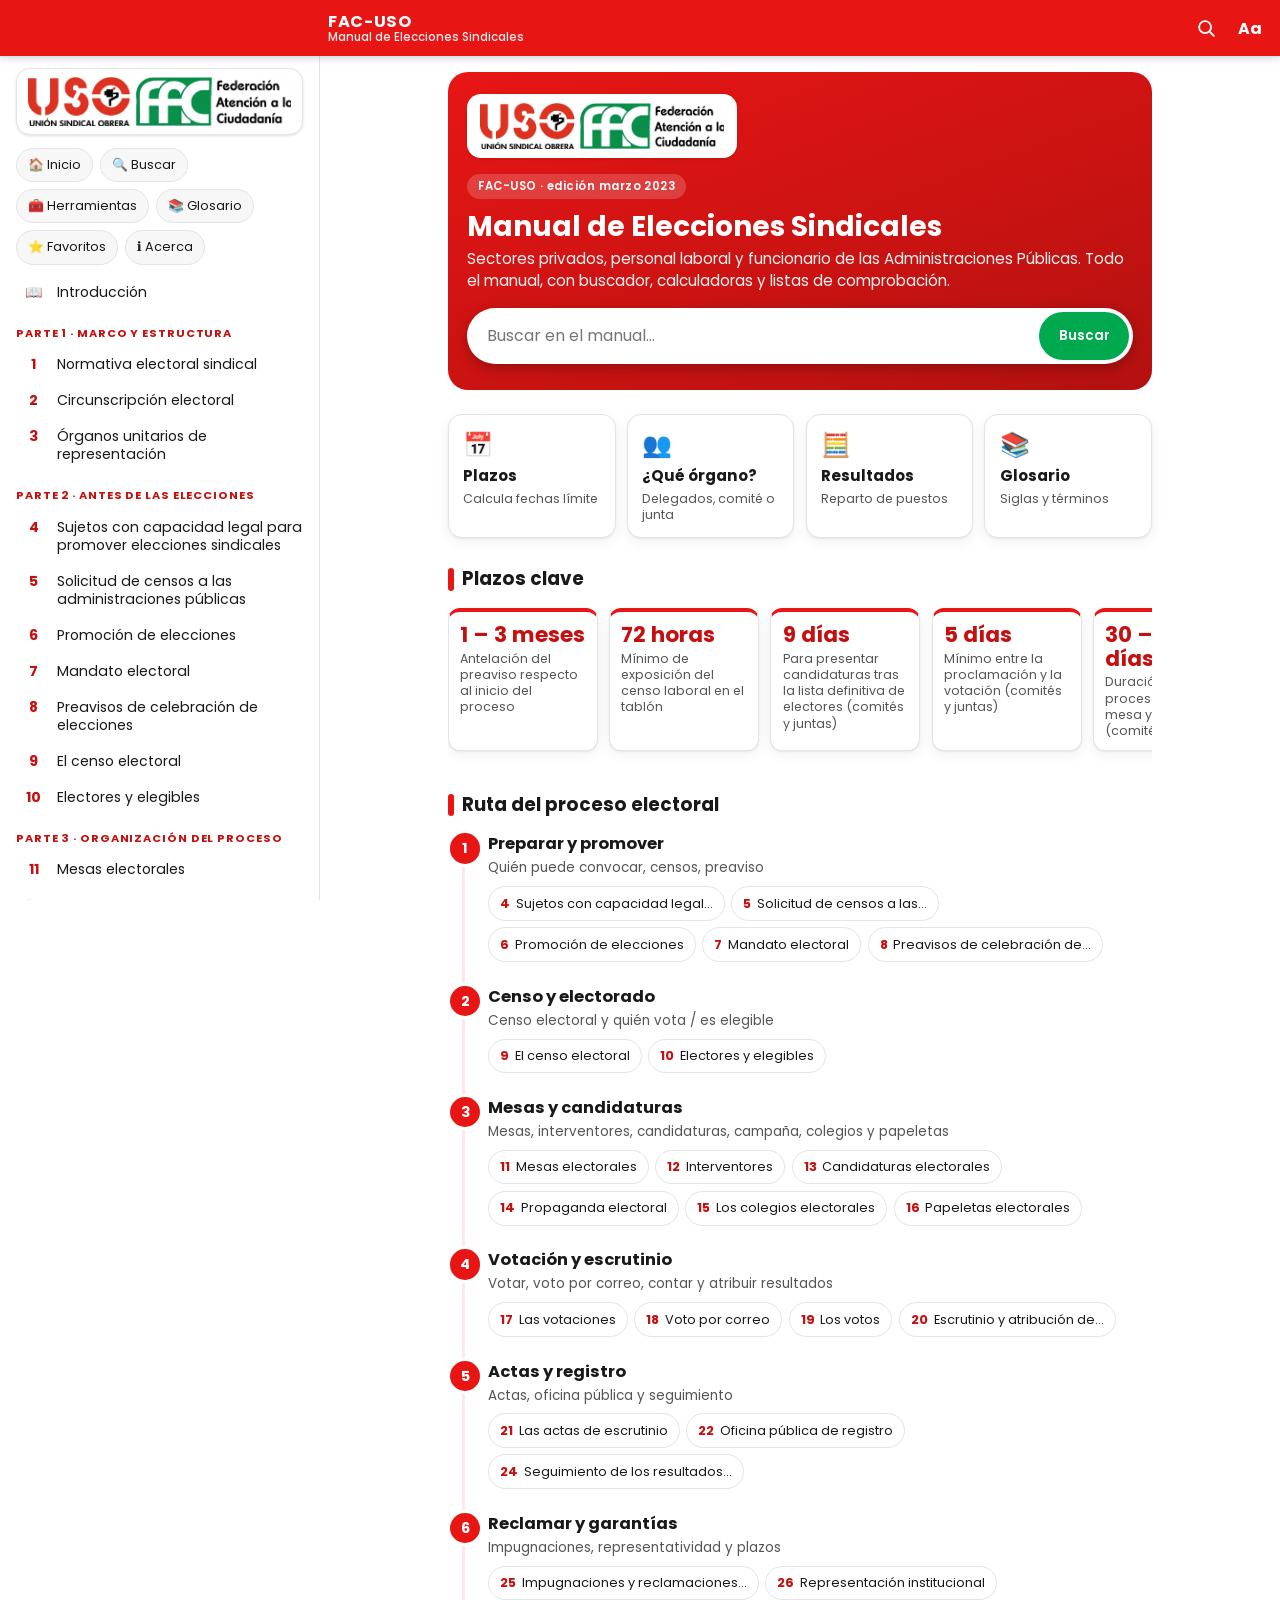
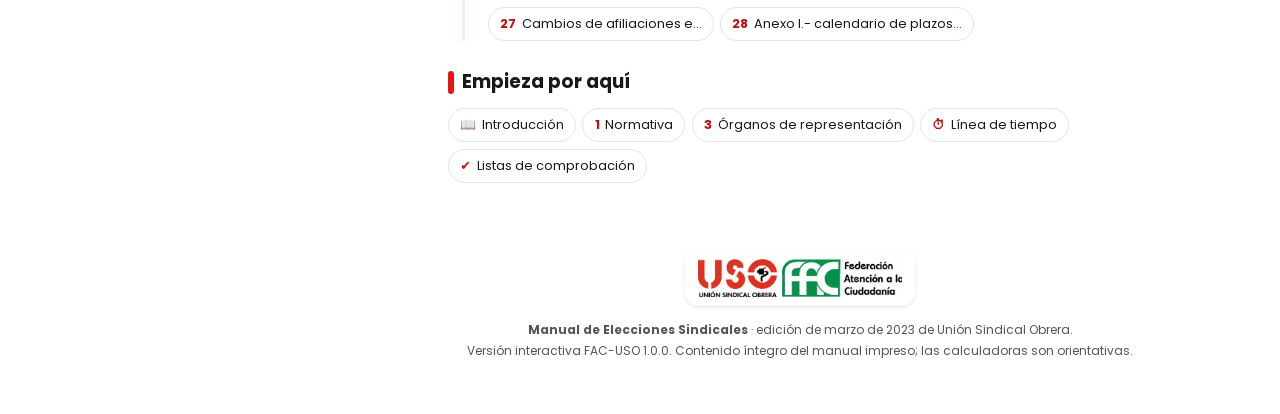
==== commit 952be96c: "Añade el logotipo USO · FFC a la web Aparece en portada, menú lateral, «Acerca» y pie, sobre tarjeta" ====
--- a/docs/manual-elecciones-facuso.html
+++ b/docs/manual-elecciones-facuso.html
@@ -340,6 +340,15 @@
 }
 @media (prefers-reduced-motion:reduce){*{scroll-behavior:auto!important;animation:none!important;transition:none!important}}
 
+/* ---- logotipo USO · FFC ---- */
+.logo-card{display:block;background:#fff;border-radius:14px;padding:.55rem .8rem;box-shadow:0 1px 3px rgba(0,0,0,.12)}
+.logo-card img{display:block;width:100%;height:auto}
+.hero-logo{max-width:270px;margin-bottom:.9rem}
+.menu-logo{margin:calc(env(safe-area-inset-top) + 4px) 1rem .2rem;padding:.5rem .7rem;border:1px solid var(--borde)}
+.pie-logo{max-width:230px;margin:0 auto .9rem}
+.acerca-logo{max-width:320px;margin:.4rem 0 .6rem}
+@media print{.menu-logo{display:none}}
+
 </style>
 </head>
 <body data-colectivo="todos">
@@ -373,7 +382,7 @@
 </div>
 
 <div id="velo" hidden></div>
-<nav id="menu" aria-label="Índice del manual"><div id="menu-int"></div></nav>
+<nav id="menu" aria-label="Índice del manual"><a class="logo-card menu-logo" href="#/" aria-label="Inicio"><img data-logo alt="USO Unión Sindical Obrera · FFC Federación Atención a la Ciudadanía"></a><div id="menu-int"></div></nav>
 
 <main id="principal" tabindex="-1">
   <div id="aviso-filtro" class="aviso-filtro" hidden></div>
@@ -384,6 +393,7 @@
   <section class="vista" id="v-favoritos" hidden></section>
   <section class="vista" id="v-glosario" hidden></section>
   <section class="vista" id="v-acerca" hidden>
+    <div class="logo-card acerca-logo"><img data-logo alt="USO Unión Sindical Obrera · FFC Federación Atención a la Ciudadanía"></div>
     <div class="vista-cab"><h1>Acerca del manual</h1></div>
     <div class="caja creditos"><h1>Créditos</h1>
 <p><strong>Manual de Elecciones Sindicales</strong> — Sectores privados, personal laboral y funcionario de las Administraciones Públicas.</p>
@@ -2509,6 +2519,7 @@
 </div></article>
   </div>
   <footer class="pie">
+    <div class="logo-card pie-logo"><img data-logo alt="USO Unión Sindical Obrera · FFC Federación Atención a la Ciudadanía"></div>
     <p><strong>Manual de Elecciones Sindicales</strong> · edición de marzo de 2023 de Unión Sindical Obrera.</p>
     <p>Versión interactiva FAC-USO 1.0.0. Contenido íntegro del manual impreso; las calculadoras son orientativas.</p>
   </footer>
@@ -2530,6 +2541,7 @@
 <div id="toast" role="status" aria-live="polite" hidden></div>
 
 <noscript><p style="padding:1rem">Este manual interactivo necesita JavaScript. Puedes consultar el PDF original del manual.</p></noscript>
+<script>window.LOGO="[data-uri]";</script>
 <script>window.MANUAL={"version":"1.0.0","partes":[{"id":1,"titulo":"Marco y estructura","lema":"Qué normas aplican y qué órganos se eligen","caps":[1,2,3]},{"id":2,"titulo":"Antes de las elecciones","lema":"Quién promueve, cómo se solicita el censo y cuándo se preavisa","caps":[4,5,6,7,8,9,10]},{"id":3,"titulo":"Organización del proceso","lema":"Mesas, interventores, candidaturas, campaña y papeletas","caps":[11,12,13,14,15,16]},{"id":4,"titulo":"Votación y resultados","lema":"Votar, contar y levantar acta","caps":[17,18,19,20,21]},{"id":5,"titulo":"Después y garantías","lema":"Registro, impugnaciones, representatividad y plazos","caps":[22,23,24,25,26,27,28]}],"capitulos":[{"n":0,"titulo":"Introducción","secciones":[],"icono":"📖","resumen":"Por qué importan las elecciones sindicales y para qué sirve este manual."},{"n":1,"titulo":"Normativa electoral sindical","secciones":[{"id":"s-1-1","t":"1.1. La normativa electoral sindical se basa en los siguientes textos legales:"},{"id":"s-1-2","t":"1.2. Regulación actual del procedimiento electoral en administración pública"}],"icono":"📜","resumen":"Textos legales aplicables: ET, LOLS, LRJS, RD 1844/94, TREBEP y RD 1846/94."},{"n":2,"titulo":"Circunscripción electoral","secciones":[{"id":"s-2-1","t":"2.1. Centro de trabajo"},{"id":"s-2-2","t":"2.2. De la empresa"},{"id":"s-2-3","t":"2.3. Agrupación de centros de trabajo"},{"id":"s-2-4","t":"2.4.- Centro de trabajo en las administraciones públicas para el personal laboral (unidades electorales)"},{"id":"s-2-5","t":"2.5.-Centro de trabajo (unidades electorales) en las administraciones públicas para el personal funcionario"}],"icono":"🗺️","resumen":"Centro de trabajo, empresa, agrupación de centros y unidades electorales en las Administraciones públicas."},{"n":3,"titulo":"Órganos unitarios de representación","secciones":[{"id":"s-3-1","t":"3.1. Delegados y delegadas de personal"},{"id":"s-3-2","t":"3.2. Comités de empresa"},{"id":"s-3-3","t":"3.3. Comités intercentros"},{"id":"s-3-4","t":"3.4. Juntas de personal"}],"icono":"👥","resumen":"Delegados y delegadas de personal, comités de empresa, comités intercentros y juntas de personal."},{"n":4,"titulo":"Sujetos con capacidad legal para promover elecciones sindicales","secciones":[{"id":"s-4-1","t":"4.1. Promotores de elecciones (presentación de preavisos)"},{"id":"s-4-2","t":"4.2. Sujetos con capacidad legal para promover elecciones en administración pública"}],"icono":"✍️","resumen":"Quién puede promover elecciones y presentar preavisos, en la empresa y en la Administración."},{"n":5,"titulo":"Solicitud de censos a las administraciones públicas","secciones":[{"id":"s-5-1","t":"5.1. Solicitud de los datos. Empresas"},{"id":"s-5-2","t":"5.2. Solicitud de los datos. Administraciones públicas"}],"icono":"📥","resumen":"Cómo y a quién pedir el censo de empresas y de personal."},{"n":6,"titulo":"Promoción de elecciones","secciones":[{"id":"s-6-1","t":"6.1. Promoción para cubrir la totalidad de puestos"},{"id":"s-6-2","t":"6.2. Promoción de elecciones parciales"},{"id":"s-6-3","t":"6.3. Promoción electoral por declaración de nulidad del proceso electoral"},{"id":"s-6-4","t":"6.4. Promoción electoral con centros de trabajo en varias provincias"},{"id":"s-6-5","t":"6.5 Promoción electoral (renovación de representatividad)"},{"id":"s-6-6","t":"6.6. Promoción electoral (disminución de plantillas)"},{"id":"s-6-7","t":"6.7. Promoción electoral (empresas de nueva creación)"},{"id":"s-6-8","t":"6.8. Promoción electoral por las personas trabajadoras"},{"id":"s-6-9","t":"6.9. Promoción electoral (diversos centros de trabajo de menos de 50 personas trabajadoras)"},{"id":"s-6-10","t":"6.10 Promoción de elecciones de manera generalizada"}],"icono":"📣","resumen":"Casos de promoción: totales, parciales, por nulidad, nueva creación, por las personas trabajadoras o generalizada."},{"n":7,"titulo":"Mandato electoral","secciones":[{"id":"s-7-1","t":"7.1. Duración del mandato"},{"id":"s-7-2","t":"7.2. Extinción del mandato (causas)"},{"id":"s-7-3","t":"7.3. Renovación de los delegados y delegadas"}],"icono":"⏳","resumen":"Duración de 4 años, causas de extinción y revocación de representantes."},{"n":8,"titulo":"Preavisos de celebración de elecciones","secciones":[{"id":"s-8-1","t":"8.1. Plazos de presentación"},{"id":"s-8-2","t":"8.2. Lugar de presentación o registro"},{"id":"s-8-3","t":"8.3. Requisitos de preaviso"},{"id":"s-8-4","t":"8.4. Coincidencia de preavisos"},{"id":"s-8-5","t":"8.5. Retirada de preavisos"}],"icono":"📨","resumen":"Plazos, lugar de registro, requisitos, coincidencia y retirada de preavisos."},{"n":9,"titulo":"El censo electoral","secciones":[{"id":"s-9-1","t":"9.1. En elecciones para delegados y delegadas de personal"},{"id":"s-9-2","t":"9.2. En elecciones a comités de empresa"},{"id":"s-9-3","t":"9.3. En elecciones a juntas de personal"}],"icono":"🗂️","resumen":"Qué censo se entrega a la mesa, en qué plazo y con qué datos."},{"n":10,"titulo":"Electores y elegibles","secciones":[{"id":"s-10-1","t":"10.1. Personas electoras"},{"id":"s-10-2","t":"10.2. Elegibles"},{"id":"s-10-3","t":"10.3. Electores, electoras y elegibles en la administración pública"}],"icono":"🪪","resumen":"Quién puede votar y quién puede ser elegido (edad, antigüedad, situación)."},{"n":11,"titulo":"Mesas electorales","secciones":[{"id":"s-11-1","t":"11.1. Constitución"},{"id":"s-11-2","t":"11.2. Composición"},{"id":"s-11-3","t":"11.3. Funciones"},{"id":"s-11-4","t":"11.4. Mesas electorales centrales"},{"id":"s-11-5","t":"11.5. Administración pública: mesa electoral coordinadora"},{"id":"s-11-6","t":"11.6. Administración pública: mesa electoral parcial"},{"id":"s-11-7","t":"11.7. Administración pública: mesa electoral única"},{"id":"s-11-8","t":"11.8 Mesas electorales itinerantes"},{"id":"s-11-9","t":"11.9. Mesas electorales. (Acuerdos)"},{"id":"s-11-10","t":"11.10. Obligatoriedad de participación en las mesas electorales"}],"icono":"🪑","resumen":"Constitución, composición y funciones de las mesas; mesas coordinadora, parcial, única e itinerante."},{"n":12,"titulo":"Interventores","secciones":[{"id":"s-12-1","t":"12.1. Nombramiento de interventor"},{"id":"s-12-2","t":"12.2. Funciones del interventor"}],"icono":"🔎","resumen":"Nombramiento y funciones de la persona interventora."},{"n":13,"titulo":"Candidaturas electorales","secciones":[{"id":"s-13-1","t":"13.1. Legitimación para presentar candidaturas"},{"id":"s-13-2","t":"13.2. Candidaturas para delegados y delegadas de personal (listas abiertas)"},{"id":"s-13-3","t":"13.3. Candidaturas para comités de empresa y juntas de personal (listas cerradas)"},{"id":"s-13-4","t":"13.4. La presentación de las candidaturas"},{"id":"s-13-5","t":"13.5. Candidaturas presentadas por grupos de trabajadores o funcionarios"},{"id":"s-13-6","t":"13.6. Candidaturas de socios-trabajadores (cooperativas)"},{"id":"s-13-7","t":"13.7. Denominación de las candidaturas"},{"id":"s-13-8","t":"13.8. La elaboración de las candidaturas"},{"id":"s-13-9","t":"13.9. Proclamación de candidaturas"}],"icono":"📝","resumen":"Legitimación, listas abiertas y cerradas, presentación, denominación y proclamación (con los Modelos 4 y 8)."},{"n":14,"titulo":"Propaganda electoral","secciones":[{"id":"s-14-1","t":"14.1. Legitimación para presentar candidaturas"},{"id":"s-14-2","t":"14.2. Administración pública: asambleas o reuniones informativas-electorales"}],"icono":"📢","resumen":"Cuándo y cómo se puede hacer campaña electoral."},{"n":15,"titulo":"Los colegios electorales","secciones":[{"id":"s-15-1","t":"15.1. Para los comités de empresa"},{"id":"s-15-2","t":"15.2. Tercer colegio electoral (posibilidades)"},{"id":"s-15-3","t":"15.3. Determinación de puestos a cubrir"},{"id":"s-15-4","t":"15.4 Trabajadores eventuales"}],"icono":"🏛️","resumen":"Reparto de puestos por colegios y cómputo de personas eventuales."},{"n":16,"titulo":"Papeletas electorales (determinación de puestos)","secciones":[{"id":"s-16-1","t":"16.1. En listas abiertas"},{"id":"s-16-2","t":"16.2. En listas cerradas (comités de empresa y juntas de personal)"}],"icono":"🗳️","resumen":"Contenido y modelos de papeletas para delegados, comités y juntas."},{"n":17,"titulo":"Las votaciones","secciones":[{"id":"s-17-1","t":"17.1. Criterios generales"},{"id":"s-17-2","t":"17.2. Lugar, día y hora de la votación"},{"id":"s-17-3","t":"17.3. El derecho a votar"},{"id":"s-17-4","t":"17.4. En empresas y administraciones públicas de 6 a 30 personas trabajadoras (delegados y delegadas de personal)"},{"id":"s-17-5","t":"17.5. En empresas y administraciones públicas de 31 a 49 personas trabajadoras (delegados y delegadas de personal)"},{"id":"s-17-6","t":"17.6. En empresas de 50 o más personas trabajadoras (comités de empresa y juntas de personal)"},{"id":"s-17-7","t":"17.7. Suspensión de las votaciones"},{"id":"s-17-8","t":"17.8. Votación personal y secreta"}],"icono":"✅","resumen":"Lugar, día, hora y reglas de la votación según el tamaño de la plantilla."},{"n":18,"titulo":"Voto por correo","secciones":[],"icono":"✉️","resumen":"Paso a paso del voto por correo certificado."},{"n":19,"titulo":"Los votos","secciones":[{"id":"s-19-1","t":"19.1. Votos válidos"},{"id":"s-19-2","t":"19.2. Votos nulos"},{"id":"s-19-3","t":"19.3. Votos en blanco"},{"id":"s-19-4","t":"19.4. Votos impugnados"}],"icono":"🔢","resumen":"Votos válidos, nulos, en blanco e impugnados."},{"n":20,"titulo":"Escrutinio y atribución de resultados","secciones":[{"id":"s-20-1","t":"20.1. Escrutinio"},{"id":"s-20-2","t":"20.2. Atribución de resultados"},{"id":"s-20-3","t":"20.3. Votos obtenidos y atribución de resultados (listas abiertas)"},{"id":"s-20-4","t":"20.4. Votos obtenidos y atribución de resultados (listas cerradas)"},{"id":"s-20-5","t":"20.5. Rectificación de anomalías"}],"icono":"🧮","resumen":"Escrutinio, barrera del 5 %, cociente, restos y ejemplos resueltos."},{"n":21,"titulo":"Las actas de escrutinio","secciones":[{"id":"s-21-1","t":"21.1. Para delegados y delegadas de personal"},{"id":"s-21-2","t":"21.2. Para comités de empresa y juntas de personal"},{"id":"s-21-3","t":"21.3. Registro de las actas de escrutinio"},{"id":"s-21-4","t":"21.4. Publicación de las actas de escrutinio"},{"id":"s-21-5","t":"21.5. Denegación de registro de actas"},{"id":"s-21-6","t":"21.6. Subsanación de errores de las actas"},{"id":"s-21-7","t":"21.7. Acreditación de representatividad"}],"icono":"📄","resumen":"Actas de escrutinio: contenido, registro, publicación, denegación y subsanación."},{"n":22,"titulo":"Oficina pública de registro","secciones":[{"id":"s-22-1","t":"22.1. Clases de oficinas públicas"},{"id":"s-22-2","t":"22.2. Régimen jurídico"},{"id":"s-22-3","t":"22.3. Oficina pública estatal"},{"id":"s-22-4","t":"22.4. Oficina pública de comunidad autónoma (con transferencias)"},{"id":"s-22-5","t":"22.5. Oficina pública provincial (sin transferencias)"},{"id":"s-22-6","t":"22.6. Funciones de las oficinas públicas (autonómicas y provinciales)"},{"id":"s-22-7","t":"22.7. Relaciones entre oficinas públicas"}],"icono":"🏢","resumen":"Oficinas públicas de registro: clases, funciones y relaciones."},{"n":23,"titulo":"Sectores con procesos electorales especiales","secciones":[],"icono":"🚢","resumen":"Sectores con procesos especiales (flota marina mercante y pesquera)."},{"n":24,"titulo":"Seguimiento de los resultados electorales","secciones":[],"icono":"📈","resumen":"Seguimiento de los resultados propios y ajenos."},{"n":25,"titulo":"Impugnaciones y reclamaciones en materia electoral","secciones":[{"id":"s-25-1","t":"25.1. Actos de la mesa electoral"},{"id":"s-25-2","t":"25.2. Denegación del registro del acta por la oficina pública"},{"id":"s-25-3","t":"25.3. Procedimiento arbitral e impugnación de los laudos ante la jurisdicción Social"}],"icono":"⚖️","resumen":"Reclamaciones ante la mesa, procedimiento arbitral y recurso ante el Juzgado de lo Social."},{"n":26,"titulo":"Representación institucional","secciones":[{"id":"s-26-1","t":"26.1. Participación institucional"},{"id":"s-26-2","t":"26.2. Representatividad ante las administraciones públicas"},{"id":"s-26-3","t":"26.3. Capacidad representativa"},{"id":"s-26-4","t":"26.4. Acreditación de la representatividad"}],"icono":"🤝","resumen":"Participación institucional y acreditación de la representatividad."},{"n":27,"titulo":"Cambios de afiliaciones e integraciones y fusiones","secciones":[{"id":"s-27-1","t":"27.1. Cambio de afiliación"},{"id":"s-27-2","t":"27.2. Integración o fusión entre sindicatos"},{"id":"s-27-3","t":"27.3. Afiliación o desvinculación a organizaciones sindicales de ámbito superior"}],"icono":"🔀","resumen":"Qué pasa con los resultados si cambia la afiliación o hay fusiones."},{"n":28,"titulo":"Anexo I.- calendario de plazos de impugnaciones y reclamaciones en materia electoral","secciones":[{"id":"s-28-1","t":"28.1. Calendario de plazos de impugnaciones y reclamaciones en materia electoral"}],"icono":"📅","resumen":"Calendario de plazos de impugnaciones y reclamaciones."}],"glosario":[{"t":"E.T.","alt":["ET","Estatuto de los Trabajadores"],"d":"Estatuto de los Trabajadores (Real Decreto Legislativo 2/2015). Regula las elecciones a delegados de personal y comités de empresa (arts. 62 a 76).","cap":1},{"t":"TREBEP","alt":["EBEP","T.R.E.B.E.P."],"d":"Texto Refundido del Estatuto Básico del Empleado Público (RDL 5/2015). Sus arts. 39 a 44 regulan los órganos de representación del personal funcionario y estatutario.","cap":1},{"t":"LOLS","alt":["L.O.L.S."],"d":"Ley Orgánica 11/1985, de Libertad Sindical. Define qué sindicatos son «más representativos» o «representativos» (arts. 6 y 7).","cap":1},{"t":"LRJS","alt":["L.R.J.S."],"d":"Ley 36/2011, Reguladora de la Jurisdicción Social. Regula los recursos ante el Juzgado de lo Social en materia electoral.","cap":25},{"t":"R.D. 1844/94","alt":["RD 1844/94","R.D. 1844/1994","RD 1844/1994"],"d":"Reglamento de elecciones a órganos de representación de los trabajadores en la empresa (sector privado y personal laboral).","cap":1},{"t":"R.D. 1846/94","alt":["RD 1846/94","R.D. 1846/1994","RD 1846/1994"],"d":"Reglamento de elecciones a órganos de representación del personal al servicio de la Administración General del Estado.","cap":1},{"t":"Ley 9/87","alt":["Ley 9/1987"],"d":"Ley de Órganos de Representación, Determinación de las condiciones de trabajo y Participación del personal al servicio de las Administraciones Públicas. Siguen vigentes los artículos que enumera el capítulo 1.","cap":1},{"t":"RLT","alt":[],"d":"Representación legal de los trabajadores y las trabajadoras.","cap":2},{"t":"Preaviso","alt":["preavisos"],"d":"Comunicación de los promotores a la Oficina Pública de Registro de que van a celebrar elecciones. Debe presentarse con al menos un mes (y como máximo tres) de antelación al inicio del proceso.","cap":8},{"t":"Promotor","alt":["promotores"],"d":"Sindicato o grupo de personas trabajadoras con capacidad legal para convocar elecciones.","cap":4},{"t":"Mesa electoral","alt":["mesas electorales","mesa"],"d":"Órgano que dirige el proceso: forma el censo, recibe y proclama candidaturas, preside la votación, hace el escrutinio y levanta las actas. La componen presidencia (más antigüedad), vocalía (más edad) y secretaría (menos edad).","cap":11},{"t":"Mesa coordinadora","alt":["mesa electoral coordinadora"],"d":"En las Administraciones públicas, mesa que coordina a varias mesas parciales y realiza el escrutinio global.","cap":11},{"t":"Mesa itinerante","alt":["mesas itinerantes","mesa electoral itinerante"],"d":"Mesa que se desplaza a los distintos lugares de trabajo cuando el personal no presta su actividad en un mismo lugar.","cap":11},{"t":"Censo electoral","alt":["censo laboral","censo"],"d":"Relación de personas electoras y elegibles que la empresa o la Administración entrega a la mesa y que esta hace pública.","cap":9},{"t":"Elector","alt":["electores","electora","electoras"],"d":"Persona con derecho a votar: antigüedad de al menos 1 mes y 16 años cumplidos en la fecha de la votación (sector privado).","cap":10},{"t":"Elegible","alt":["elegibles"],"d":"Persona que puede ser candidata: 18 años y al menos 6 meses de antigüedad al presentar la candidatura (salvo convenio, con mínimo de 3 meses).","cap":10},{"t":"Colegio electoral","alt":["colegios electorales","colegio"],"d":"Grupo en que se divide el censo en empresas de 50 o más personas: técnicos y administrativos, y especialistas y no cualificados.","cap":15},{"t":"Lista abierta","alt":["listas abiertas"],"d":"Sistema de delegados de personal: una sola papeleta con todas las candidaturas por orden alfabético; se marcan tantos nombres como puestos.","cap":13},{"t":"Lista cerrada","alt":["listas cerradas"],"d":"Sistema de comités de empresa y juntas de personal: se vota una candidatura completa y resultan elegidos por el orden de la lista.","cap":13},{"t":"Delegado de personal","alt":["delegados de personal","delegados y delegadas de personal","delegado o delegada de personal"],"d":"Representación en empresas o administraciones de 6 a 49 personas. Ejercen su representación de forma mancomunada.","cap":3},{"t":"Comité de empresa","alt":["comités de empresa"],"d":"Órgano colegiado de representación en empresas o centros de 50 o más personas trabajadoras.","cap":3},{"t":"Junta de personal","alt":["juntas de personal"],"d":"Órgano de representación del personal funcionario y estatutario en unidades electorales de 50 o más personas.","cap":3},{"t":"Comité intercentros","alt":["comités intercentros"],"d":"Órgano que solo puede crearse por convenio colectivo, con un máximo de 13 miembros designados entre los comités de centro.","cap":3},{"t":"Unidad electoral","alt":["unidades electorales"],"d":"Ámbito en el que se eligen los órganos de representación del personal funcionario (equivale al centro de trabajo en el sector privado).","cap":2},{"t":"Interventor","alt":["interventores","interventora","interventoras","persona interventora"],"d":"Persona designada por cada candidatura para vigilar la votación y el escrutinio (uno por mesa).","cap":12},{"t":"Escrutinio","alt":[],"d":"Recuento público de los votos tras la votación, mediante lectura en voz alta de las papeletas.","cap":20},{"t":"Cociente electoral","alt":["cociente"],"d":"Número de votos válidos dividido entre los puestos a cubrir. Cada lista obtiene tantos puestos como veces cabe el cociente en sus votos.","cap":20},{"t":"Restos","alt":["resto","mayor resto"],"d":"Fracción que sobra al dividir votos entre cociente. Los puestos sobrantes se atribuyen a las listas con mayor resto.","cap":20},{"t":"Voto nulo","alt":["votos nulos"],"d":"Voto que no cumple los requisitos legales y así lo declara la mesa.","cap":19},{"t":"Voto en blanco","alt":["votos en blanco"],"d":"Voto que no expresa preferencia alguna. Cuenta para la barrera del 5 %, pero no para repartir puestos.","cap":19},{"t":"Voto impugnado","alt":["votos impugnados"],"d":"Voto cuestionado por una parte interesada (especialmente por los interventores) cuando la mesa no lo ha anulado previamente.","cap":19},{"t":"Laudo","alt":["laudo arbitral"],"d":"Resolución escrita y razonada del árbitro que pone fin al procedimiento arbitral electoral; puede impugnarse ante el orden jurisdiccional social.","cap":25},{"t":"Oficina Pública de Registro","alt":["oficina pública","oficinas públicas","Oficina Pública","oficina pública de registro"],"d":"Oficina de la autoridad laboral que recibe preavisos y actas, las publica, las registra o deniega su registro y expide certificaciones de representatividad.","cap":22},{"t":"Proclamación","alt":["proclamación de candidaturas"],"d":"Acto por el que la mesa declara definitivas las candidaturas que cumplen los requisitos legales.","cap":13},{"t":"Sindicato más representativo","alt":["más representativo","más representativos"],"d":"Condición reconocida por la LOLS (arts. 6 y 7) que da capacidad para promover elecciones y participar institucionalmente. Se acredita con certificación de la Oficina Pública.","cap":26},{"t":"Mandato","alt":[],"d":"Periodo de 4 años de los representantes; se mantienen en funciones hasta que se celebren nuevas elecciones.","cap":7},{"t":"CC.AA.","alt":["CCAA"],"d":"Comunidades autónomas.","cap":2}],"checklists":[{"id":"promotor","titulo":"Promotor o promotora","icono":"📣","desc":"Antes de registrar el preaviso.","items":[{"t":"Comprobar que el sindicato (o el grupo de personas trabajadoras) tiene capacidad legal para promover elecciones.","ref":"4.1"},{"t":"Solicitar el censo o los datos de empresas / unidades electorales afectadas.","ref":"5.1"},{"t":"Comprobar que faltan 3 meses o menos para el vencimiento del mandato (si es renovación).","ref":"6.5"},{"t":"Consultar si otros sindicatos han presentado preavisos en la misma empresa o unidad (coincidencia).","ref":"8.4"},{"t":"Cumplimentar el preaviso en el impreso oficial, con la empresa y centro (o la unidad electoral) y la fecha de constitución de la mesa.","ref":"8.3"},{"t":"Revisar el preaviso antes de presentarlo: cualquier incumplimiento anula el proceso.","ref":"8.3"},{"t":"Firma de un representante legal del sindicato con poder notarial.","ref":"8.3"},{"t":"Registrarlo en la Oficina Pública con 1 mes como mínimo y 3 meses como máximo de antelación al inicio.","ref":"8.1"},{"t":"Comunicarlo a la empresa o al órgano de personal, con copia del preaviso registrado.","ref":"8.2"},{"t":"Si promueven las personas trabajadoras: acta de la reunión con acuerdo mayoritario, adjunta al preaviso.","ref":"6.8"},{"t":"Vigilar cada día los preavisos que presenten otros sindicatos.","ref":"8.2"}]},{"id":"mesa","titulo":"Miembro de la mesa electoral","icono":"🪑","desc":"Desde la constitución hasta el registro del acta.","items":[{"t":"Constituir la mesa en la fecha del preaviso y levantar acta de su composición.","ref":"11.1"},{"t":"Comprobar la composición: presidencia (más antigüedad), vocalía (más edad) y secretaría (menos edad).","ref":"11.2"},{"t":"Hacer público el censo en el tablón al menos 72 horas.","ref":"9.2"},{"t":"Determinar quién es persona electora y quién elegible según el censo.","ref":"10.2"},{"t":"Fijar el número de representantes a elegir (y por colegio, en su caso).","ref":"11.3"},{"t":"Elaborar el calendario electoral y comunicar la fecha de votación a la empresa en 24 horas.","ref":"17.2"},{"t":"Recibir las candidaturas y proclamarlas respetando los plazos.","ref":"13.9"},{"t":"Resolver las reclamaciones: se presentan el día laborable siguiente y se resuelven el posterior día hábil.","ref":"25.1"},{"t":"Presidir la votación, custodiar la urna y atender el voto por correo.","ref":"17.8"},{"t":"Hacer el escrutinio público y proclamar a las personas elegidas.","ref":"20.1"},{"t":"Levantar el acta y presentarla con las papeletas nulas o impugnadas en la Oficina Pública en 3 días.","ref":"21.3"},{"t":"Publicar el resultado en el tablón en las 24 horas siguientes a la redacción del acta.","ref":"21.4"}]},{"id":"interventor","titulo":"Interventor o interventora","icono":"🔎","desc":"Vigilancia del proceso y del escrutinio.","items":[{"t":"Ser nombrado de forma inmediata a la constitución de la mesa.","ref":"12.1"},{"t":"Comprobar que la mesa está bien compuesta; si no, exigir su nueva constitución o impugnarla en 24 horas.","ref":"11.2"},{"t":"Revisar a fondo el censo publicado.","ref":"9.2"},{"t":"Vigilar las decisiones de la mesa y comunicar por escrito y por duplicado cualquier anomalía.","ref":"12.2"},{"t":"Comprobar que las solicitudes de voto por correo cumplen todos los requisitos.","ref":"18"},{"t":"Seguir la votación: listado de votantes y custodia de la urna.","ref":"12.2"},{"t":"Impugnar en el acto los votos dudosos durante el escrutinio.","ref":"19.4"},{"t":"Comprobar la atribución de votos y de delegados antes de firmar el acta.","ref":"21.2"},{"t":"Hacer fotocopia del acta para comprobar que no se manipula hasta su registro.","ref":"21.3"}]},{"id":"candidatura","titulo":"Responsable de la candidatura","icono":"📝","desc":"Preparación, presentación y campaña.","items":[{"t":"Candidatura firmada por un representante legal del sindicato con poder notarial.","ref":"13.8"},{"t":"Denominación electoral exacta acordada (UNIÓN SINDICAL OBRERA (USO) salvo convergencia).","ref":"13.7"},{"t":"Delegados de personal: tantos candidatos y candidatas como puestos a cubrir.","ref":"13.2"},{"t":"Comités y juntas: al menos tantos nombres como puestos; mantener como mínimo el 60 % si hay renuncias.","ref":"13.3"},{"t":"Usar los impresos oficiales y la firma de aceptación de cada candidato o candidata.","ref":"13.4"},{"t":"Presentarla con original y copia para que la presidencia certifique fecha y hora.","ref":"13.3"},{"t":"No usar firma electrónica en la candidatura.","ref":"13.3"},{"t":"Si es de un grupo de personas: firmas de al menos el triple de los puestos a cubrir.","ref":"13.5"},{"t":"No hacer propaganda antes de la proclamación definitiva.","ref":"14.1"},{"t":"Ordenar bien la lista cerrada: resultan elegidos por el orden en que figuran.","ref":"16.2"},{"t":"Comprobar que las papeletas oficiales tienen el orden y siglas correctos.","ref":"16.2"}]}],"indice":[{"c":0,"s":"","t":"Introducción","x":"Las elecciones sindicales son un objetivo prioritario que, junto con la tensión afiliativa, suponen la base de la acción sindical, la estructura y la fundamentación de nuestro modelo sindical. El derecho básico de la participación de los trabajadores y las trabajadoras en la empresa o en la administración, a través de la representación unitaria (delegados y delegadas de personal) y de la presencia de órganos representativos del conjunto de los trabajadores, elegidos mediante un procedimiento democrático y con sufragio libre, forma parte indisoluble del contenido esencial de la libertad sindical reconocida por nuestro ordenamiento jurídico. Es fundamental no olvidar que, aunque sea un derecho básico, es también un logro reciente conseguido tras múltiples luchas y costes laborales, personales, económicos y sociales. Por desgracia, los retrocesos en derechos laborales y sociales sufridos en los últimos años, nos deben servir de aprendizaje para no concebir los que tenemos como dados sino que hay que luchar por ellos día tras día. Por ello, hoy más que nunca hay que animar a la participación en las elecciones sindicales a los compañeros y compañeras, para reforzar la lucha colectiva por los derechos laborales de todos y todas. Desde USO continuamos denunciando las deficiencias en la normativa en materia de elecciones sindicales, que favorece a unos sindicatos en perjuicio del resto de organizaciones, entre ellas USO, y que impide la participación en igualdad de condiciones en los procesos electorales. Hay que recordar, que el origen de esta situación es el sistema de representación sindical que estableció la Ley Orgánica 11/1985, de 2 de Agosto, de Libertad Sindical. Esta ley favorece a los dos sindicatos mayoritarios a nivel estatal (CC.OO. y UGT) y a los sindicatos de ámbito exclusivamente autonómico (CIG y ELA), otorgándoles una serie de prerrogativas y privilegios, tanto en el ámbito de la participación institucional como en los aspectos relativos a la negociación colectiva y a la promoción electoral, en claro detrimento de otras organizaciones sindicales, como la Unión Sindical Obrera. Ante esta situación objetiva de evidente desigualdad, nuestro esfuerzo y trabajo debe estar orientado a conseguir mayores cotas de representación, demostrando a los trabajadores y trabajadoras que otro modelo sindical existe y es posible día a día gracias a su participación y compromiso formando parte de las candidaturas de USO. En nuestra actuación, además de intentar conseguir el mayor número de delegados para incrementar legítimamente la fuerza y representatividad del sindicato, es imprescindible que afrontemos las elecciones con el mayor grado de responsabilidad y limpieza, dejando claro que USO no respalda, ni consiente, el fraude electoral: el único responsable de cualquier irregularidad o fraude es la persona que lo comete y no puede hacerlo en nombre de USO. El presente manual, elaborado por la Secretaría de Acción Sindical y Empleo, la Oficina Electoral Confederal y la Asesoría Jurídica Confederal, integra en un solo documento la normativa que regula el desarrollo del proceso de elecciones sindicales para trabajadores y trabajadoras del sector privado y del sector público, aunque el grueso de estos últimos -personal funcionario y estatutario- estén afectados por una normativa específica. Nuestra intención es que sea una herramienta práctica de formación y consulta para que los compañeros y compañeras que vayan a participar en los procesos electorales como agentes electorales, lo hagan con las máximas garantías. Además de este manual, tienen a su disposición las herramientas de la app de USO así como los formularios de apoyo y recopilación de jurisprudencia que pueden encontrar en la web confederal, junto a las circulares y el asesoramiento que facilita la Oficina Electoral Confederal."},{"c":1,"s":"s-1-1","t":"1.1. La normativa electoral sindical se basa en los siguientes textos legales:","x":"1.1. La normativa electoral sindical se basa en los siguientes textos legales: A) Sectores privados y personal laboral de las administraciones públicas Real Decreto Legislativo 2/2015, de 23 de octubre, por el que se aprueba el texto refundido de la Ley del Estatuto de los Trabajadores. (E.T.) Ley 36/2011, de 10 de octubre, Ley Reguladora de la Jurisdicción Social (L.R.J.S.) Ley Orgánica 11/1985 de 2 de agosto de Libertad Sindical, texto consolidado el 28 de Julio de 2011 (L.O.L.S.) Real Decreto 1844/1994, de 9 de septiembre. Reglamento de Elecciones a Órganos de Representación de los Trabajadores en la Empresa. Ley Orgánica 5/1985, de 19 de junio de Régimen Electoral General (esta ley se aplica con carácter supletorio). Además para el personal laboral en las Administraciones Públicas: RD-Legislativo 5/2015, de 30 de octubre, Texto Refundido de la Ley del Estatuto Básico del Empleado Público (T.R.E.B.E.P.). Real Decreto 1846/1994, de 9 de septiembre, por el que se aprueba el Reglamento de elecciones a órganos de representación del personal al servicio de la Administración General del Estado Real Decreto-ley 20/2012, de 13 de julio, de medidas para garantizar la estabilidad presupuestaria y de fomento de la competitividad. Ley 9/1987, de 12 de junio, de Órganos de Representación, Determinación de las condiciones trabajo y Participación del personal al servicio de las Administraciones Públicas ( Artículo 7). Resolución de 22 de enero de 2021, de la Secretaría General de Función Pública, por la que se aprueba y publica el Acuerdo de las Mesas Generales de Negociación de la Administración General del Estado de 16 de diciembre de 2020, por el que se modifica el Acuerdo de 30 de mayo de 2017, sobre asignación de recursos y racionalización de las estructuras de negociación y participación. Este Acuerdo se complementa con el Acuerdo de la Comisión de Seguimiento de 20 de abril de 2022, por el que se adecúa a la nueva reestructuración ministerial, publicado en el BOE el 31 de mayo de 2022. B) Personal funcionario y estatutario RD-Legislativo 5/2015, de 30 de octubre, Texto Refundido de la Ley del Estatuto Básico del Empleado Público: Fundamentalmente, artículos 39 a 44, Disposición Transitoria Quinta, y Disposición Derogatoria Única. c). Real Decreto-ley 20/2012, de 13 de julio, de medidas para garantizar la estabilidad presupuestaria y de fomento de la competitividad (BOE 14 julio 2012): Artículos 12 y 13, y Disposición Derogatoria Única. 4.b)., modificado por RD-Ley 1/2015, de 27 de febrero (art. 6 modifica el citado art. 12). El TREBEP deroga el apartado 1 del art. 13 del RDL 2012. Ley 9/1987, de 12 de junio, de Órganos de Representación, Determinación de las condiciones trabajo y Participación del personal al servicio de las Administraciones Públicas (BOE 17 junio 1987), modificada por Leyes 7/1990, de 19 de julio (BOE 20 julio 1990), 18/1994, de 30 de junio (BOE 1 julio 1994), y 21/2006, de 20 de junio (BOE 21 junio 2006): Artículos vigentes*: 7.3, 7.4, 7.5, 13.2, 13.3, 13.4, 13.5, 13.6, 15, 16, 17, 18, 19, 20, 21, 25, 26, 27, 28 y 29. * La Ley 7/2007 (EBEP) derogó la Ley 9/1987, excepto el art. 7, y los artículos 13.2, 13.3, 13.4, 13.5, 13.6, 15, 16, 17, 18, 19, 20, 21, 25, 26, 27, 28 y 29 que se mantienen con carácter de normativa básica en tanto se determine el procedimiento electoral previsto. (Disposición Derogatoria Única. c), en relación con la Disposición Transitoria Quinta, del EBEP). Posteriormente, el RDL 20/2012 (Disposición Derogatoria Única. 4.b), deroga los apartados 1 y 1 y 2 del art. 7 de la Ley 9/1987. Resolución de 22 de enero de 2021, de la Secretaría General de Función Pública, por la que se aprueba y publica el Acuerdo de las Mesas Generales de Negociación de la Administración General del Estado de 16 de diciembre de 2020, por el que se modifica el Acuerdo de 30 de mayo de 2017, sobre asignación de recursos y racionalización de las estructuras de negociación y participación. Este Acuerdo se complementa con el Acuerdo de la Comisión de Seguimiento de 20 de abril de 2022, por el que se adecúa a la nueva reestructuración ministerial, publicado en el BOE el 31 de mayo de 2022 Real Decreto 1846/1994, de 9 de septiembre, por el que se aprueba el Reglamento de elecciones a órganos de representación del personal al servicio de la Administración General del Estado (BOE 13 septiembre 1994). Orden de 16 de julio de 1998, del Ministerio de Administraciones Públicas, por la que se publican los modelos normalizados de impresos, sobres y papeletas de votación a utilizar en las elecciones a órganos de representación del personal al servicio de las Administración General del Estado (BOE 31 julio de 1998): Modifica y sustituye a la Orden de 27 de julio de 1994, BOE de 8 y 9 de agosto, por la que se regulan, con carácter provisional, los modelos de papeletas de votación, sobres e impresos para las elecciones a órganos de representación del Personal al servicio de la Administración del Estado. Resolución de 21 de agosto de 1998, de la Secretaría de Estado para la Administración Pública, por la que se publican en las restantes lenguas del Estado distintas al castellano los modelos de las papeletas de votación, sobres e impresos electorales para las elecciones a órganos de representación del personal al servicio de la Administración General del Estado (BOE 4 septiembre 1998). Ley Orgánica 11/1985, de 2 de agosto, de Libertad Sindical, texto consolidado el 28 de Julio de 2011. Ley 36/2011, de 10 de Octubre, Ley Reguladora de la Jurisdicción Social (L.R.J.S.) Ley Orgánica 5/1985, de 19 de junio, del Régimen Electoral General (esta Ley se aplica con carácter supletorio)."},{"c":1,"s":"s-1-2","t":"1.2. Regulación actual del procedimiento electoral en administración pública","x":"1.2. Regulación actual del procedimiento electoral en administración pública El Estatuto Básico del Empleado Público dispone la aprobación de un reglamento que determine el procedimiento para la elección de las juntas de personal y para la elección de delegados y delegadas de personal, teniendo en cuenta los siguientes criterios generales: La elección se realizará mediante sufragio personal, directo, libre y secreto que podrá emitirse por correo o por otros medios telemáticos. Serán electores y elegibles los funcionarios y funcionarias que se encuentren en la situación de servicio activo. No tendrán la consideración de electores ni elegibles los funcionarios y funcionarias que ocupen puestos cuyo nombramiento se efectúe a través de Real Decreto o por Decreto de los Consejos de Gobierno de las comunidades autónomas y de las ciudades de Ceuta y Melilla. Podrán presentar candidaturas las organizaciones sindicales legalmente constituidas o las coaliciones de éstas, y los grupos de electores de una misma unidad electoral, siempre que el número de ellos sea equivalente, al menos, al triple de los miembros a elegir. Las Juntas de Personal se elegirán mediante listas cerradas a través de un sistema proporcional corregido, y los delegados y delegadas de personal mediante listas abiertas y sistema mayoritario. Los órganos electorales serán las mesas electorales que se constituyan para la dirección y desarrollo del procedimiento electoral y las oficinas públicas permanentes para el cómputo y certificación de resultados reguladas en la normativa laboral. Las impugnaciones se tramitarán conforme a un procedimiento arbitral, excepto las reclamaciones contra las denegaciones de inscripción de actas electorales que podrán plantearse directamente ante la jurisdicción social. (Art. 44 del TREBEP). En tanto se determine el procedimiento electoral general previsto, se mantendrán con carácter de normativa básica los siguientes artículos de la ley 9/1987, de 12 de junio, de órganos de representación, determinación de las condiciones de trabajo y participación del personal al servicio de las administraciones públicas: 7.3, 7.4, 7.5, 13.2, 13.3, 13.4, 13.5, 13.6, 15, 16, 17, 18, 19, 20, 21, 25, 26, 27, 28 y 29. (Disposición Transitoria Quinta del EBEP, en concordancia con la Disposición Derogatoria Única , c). NOTA: Dado que el procedimiento electoral previsto por el EBEP todavía no ha sido objeto de desarrollo reglamentario, actualmente debe estarse a lo establecido en los citados preceptos de la Ley 9/1987."},{"c":2,"s":"","t":"Circunscripción electoral","x":"La determinación de la circunscripción electoral sindical es la siguiente:"},{"c":2,"s":"s-2-1","t":"2.1. Centro de trabajo","x":"2.1. Centro de trabajo Es la unidad electoral básica , alrededor de la cual se estructuran las elecciones a representantes de los trabajadores y trabajadoras (RLT). Se define como una unidad productiva o de servicios con organización específica que está registrada a efectos laborales. En el caso de que existan varios centros de trabajo de una misma empresa, éstos deberán ser identificados a través del número patronal de inscripción a la Seguridad Social o bien por el Número de Identificación Fiscal."},{"c":2,"s":"s-2-2","t":"2.2. De la empresa","x":"2.2. De la empresa Cuando solamente exista un centro de trabajo."},{"c":2,"s":"s-2-3","t":"2.3. Agrupación de centros de trabajo","x":"2.3. Agrupación de centros de trabajo Cuando la misma empresa disponga, en la misma provincia o en municipios limítrofes, de dos o más centros de trabajo: Si el censo de cada centro de trabajo no alcanza las 50 personas trabajadoras, pero que en su conjunto lo suman, se constituirá un comité de empresa conjunto. Si unos centros tienen cincuenta personas trabajadoras y otros de la misma provincia no, en los primeros se constituirán comités de empresa propios y con todos los segundos se constituirá otro distinto. (Art. 63.2 E.T.)"},{"c":2,"s":"s-2-4","t":"2.4.- Centro de trabajo en las administraciones públicas para el personal laboral (unidades electorales)","x":"2.4.- Centro de trabajo en las administraciones públicas para el personal laboral (unidades electorales) En las Administraciones públicas constituirán un único centro de trabajo todos los establecimientos dependientes del Departamento u Organismo del que se trate, que radiquen en una misma provincia, siempre que los trabajadores afectados se encuentren incluidos en el ámbito de aplicación de un mismo convenio. (Disposición Adicional Tercera del Real Decreto 1844/94) El establecimiento de las unidades electorales se regulará por el Estado y por cada comunidad autónoma dentro del ámbito de sus competencias legislativas. Previo acuerdo con las organizaciones sindicales legitimadas en los artículos 6 y 7 de la Ley Orgánica 11/1985, de 2 de agosto, de Libertad Sindical, los órganos de gobierno de las Administraciones públicas podrán modificar o establecer unidades electorales en razón del número y peculiaridades de sus colectivos, adecuando la configuración de las mismas a las estructuras administrativas o a los ámbitos de negociación constituidos o que se constituyan. (Art. 39.4 T.R.E.B.E.P.) En las elecciones a representantes del personal laboral en el ámbito de la Administración General del Estado y de la Administración de Justicia, no transferida, constituirá un único centro de trabajo: a) La totalidad de las unidades o establecimientos de cada Departamento Ministerial, incluidos en ellos los correspondientes a sus Organismos Autónomos, entidades gestoras y servicios comunes de la Administración de la Seguridad Social y todos sus servicios provinciales, en Madrid. b) La totalidad de las unidades o establecimientos en la provincia de Madrid de cada una de las Agencias comprendidas en el ámbito de aplicación de la Ley 28/2006, organismos o entes públicos no incluidos en la letra anterior y las dependientes de la Administración de Justicia. c) La totalidad de las unidades o establecimientos al servicio de la Administración General del Estado, sus Organismos Autónomos, Entidades gestoras, servicios comunes de la Administración de la Seguridad Social y Agencias comprendidas en el ámbito de aplicación de la Ley 28/2006 que radiquen en una misma provincia, excluida la de Madrid, o en la ciudades de Ceuta y de Melilla. Se incluirán en este apartado las unidades y establecimientos dependientes de la Administración de Justicia. d) Constituirá, igualmente un único centro de trabajo la totalidad de los establecimientos de cada ente u organismo público no incluido en las letras anteriores, radicados en una misma provincia o en las ciudades de Ceuta y Melilla. (Artículo 12.4 del Real Decreto-ley 20/2012, de 13 de julio, de medidas para garantizar la estabilidad presupuestaria y de fomento de la competitividad, modificado por la Ley 25/2015, de 28 de julio.) En las elecciones a representantes de personal laboral al servicio de la Administración de la distintas comunidades autónomas y en los entes locales, resulta de aplicación lo dispuesto en el apartado unidades electorales en las comunidades autónomas y en la administración local referente al personal funcionario y estatutario."},{"c":2,"s":"s-2-5","t":"2.5.-Centro de trabajo (unidades electorales) en las administraciones públicas para el personal funcionario","x":"2.5.-Centro de trabajo (unidades electorales) en las administraciones públicas para el personal funcionario En la administración del Estado a) Una por cada uno de los Departamentos ministeriales incluidos en ellos, sus Organismos Autónomos, Entidades gestoras y servicios comunes de la Administración de la Seguridad Social y todos los servicios provinciales de Madrid. b) Una por cada Agencia, ente público u organismo no incluido en el apartado anterior, para todos los servicios que tenga en la provincia de Madrid. c) Una en cada provincia, excluida la de Madrid, y en las ciudades de Ceuta y de Melilla, en la Delegación o Subdelegación de Gobierno, en la que se incluirán los Organismos Autónomos, Agencias comprendidas en el ámbito de aplicación de la Ley 28/2006, de 18 de julio ( RCL 2006, 1443 ) , las Entidades gestoras y servicios comunes de la Administración de la Seguridad Social y las unidades administrativas y servicios provinciales de todos los Departamentos Ministeriales en una misma provincia, incluidos los funcionarios civiles que presten servicios en la Administración militar. d) Una para cada ente u organismo público, no incluido en el apartado anterior, para todos los servicios que tenga en una misma provincia o en las ciudades de Ceuta y Melilla. e) Una para los funcionarios destinados en las misiones diplomáticas en cada país, representaciones permanentes, oficinas consulares e instituciones y servicios de la Administración del Estado en el extranjero. f) Una en cada provincia y en las ciudades de Ceuta y de Melilla, para el personal estatutario de los servicios públicos de salud. g) Una para el personal docente de los centros públicos no universitarios, en cada una de las ciudades de Ceuta y Melilla. Aquellas Unidades Electorales a que se refiere el apartado anterior, con excepción de las referidas en la letra d), que no alcancen el mínimo de 50 funcionarios, éstos ejercerán su representación en la Junta de Personal del Departamento al que estuviera adscrito el Organismo o Unidad administrativa de que se trate. Las Unidades Electorales provinciales previstas en la letra d) que no alcancen el mínimo de 50 funcionarios, éstos ejercerán su representación en la Junta de Personal de Madrid del Organismo o Ente público que corresponda. En la Administración de Justicia, se elegirá una Junta de Personal en cada provincia, y en las ciudades de Ceuta y de Melilla, para todo el personal funcionario a su servicio. Además de las anteriores, en Madrid se elegirá otra Junta de personal para el personal adscrito a los órganos centrales de la Administración de Justicia. (Artº. 12.1 del RDL 20/2012, de 13 de julio, de medidas para garantizar la estabilidad presupuestaria y de fomento de la competitividad, modificado por el art. 6 del Real Decreto-Ley 1/2015, de 27 de febrero, sobre Ordenación Económica y Social.- Mecanismo de segunda oportunidad, reducción de carga financiera y otras medidas de orden social, en concordancia con la Ley 25/2015, de 28 de julio). En las comunidades autónomas En las CC.AA. pluriprovinciales: Una junta en los servicios centrales de cada una de ellas. Una junta en cada provincia para los funcionarios destinados a ellas. En las CC.AA. uniprovinciales: Una junta para todos los funcionarios destinados en ellas. Otras juntas de personal: Una Junta en cada provincia para el personal docente de los centros públicos no universitarios, cuando estén transferidos los servicios a la comunidad. Una junta en cada área de salud para los funcionarios y funcionarias de instituciones sanitarias públicas dependientes de la comunidad autónoma. Una junta en cada Universidad dependiente de la comunidad, para el personal docente y otra para el personal de administración y servicios. Una junta para cada organismo autónomo, si el censo de funcionarios y funcionarias alcanza los 150. De lo contrario, ejercerán su representación a través de las juntas de personal de los servicios centrales o provinciales de cada comunidad. (Artº. 7.3 de la Ley 9/1987). En la administración local Una junta en cada ayuntamiento (siempre que supere los 50 funcionarios y funcionarias). Una junta en cada Diputación Provincial. Una junta en cada Cabildo, Consejo Insular y demás entidades locales. (Art. 7.4 de la Ley 9/87). 📌 Nota muy importante Dispone el artº. 39.4 del EBEP que “el establecimiento de las unidades electorales se regulará por el Estado y por cada Comunidad Autónoma dentro del ámbito de sus competencias legislativas. Previo acuerdo con las organizaciones sindicales legitimadas en los artículos 6 y 7 de la Ley Orgánica 11/1985, de 2 de agosto, de Libertad Sindical, los órganos de gobierno de las Administraciones públicas podrán modificar o establecer unidades electorales (…)”. En cumplimiento de lo anterior, el RDL 20/2012, de 13 de julio, en su art. 12.1, modificado por el art. 6 RDL 1/2015, de 27 de febrero, en relación con la Ley 25/2015, de 28 de julio, establece una nueva configuración de las unidades electorales en la administración general del estado, que sustituye a la contenida en el artº. 7, apartados 1 y 2, de la Ley 9/87. Producirá efectos al producirse el vencimiento de los mandatos electorales actualmente en vigor. En todo caso, las nuevas unidades electorales entrarán en vigor a partir del 1 de marzo de 2015, fecha en la que todos los mandatos en vigor o prorrogados se extinguirán como consecuencia de la elección de los nuevos órganos de representación, elección que deberá producirse en el plazo de 10 meses desde la fecha indicada. (Art. 12, apartados 5 y 6 del RDL 20/2012, modificado por RDL 1/2015 en concordancia con la Ley 25/2015, de 28 de julio). Quedan expresamente derogados los apartados 1 y 2 del artículo 7 de la Ley 9/1987. (Disposición Derogatoria Única. 4.b) del RDL 20/2012). Por su parte y en concordancia con esa nueva regulación de las unidades electorales en la Administración General del Estado, hemos de tener en cuenta el Acuerdo de las Mesas Generales de Negociación de la Administración General del Estado de 16 de diciembre de 2020, por el que se modifica el Acuerdo de Mesa General de Negociación de la Administración General del Estado de 30 de mayo de 2017 sobre asignación de recursos y racionalización de las estructuras de negociación y participación. ⚠️ Importante En el ANEXO I del citado Acuerdo de Mesa General de Negociación de la Administración General del Estado de 16 de diciembre de 2020, se establece la Relación de los Ministerios y Organismos incluidos en su ámbito de aplicación (Administración General del Estado). En cuanto a las unidades electorales en las comunidades autónomas y en la administración local: El EBEP deja vigente el artº 7 de la Ley 9/87, sin que haya existido derogación posterior de los apartados 3 (Unidades Electorales en las CC.AA.) y 4 (Unidades Electorales en la Administración Local) del citado artículo 7. (Disposición Derogatoria Única. c) del EBEP) No obstante, ya hemos visto que el EBEP remite a la legislación de las comunidades autónomas, el establecimiento de las unidades electorales. Además, previo acuerdo con las organizaciones sindicales legitimadas en los artículos 6 y 7 de la Ley Orgánica de Libertad Sindical, los órganos de gobierno de las Administraciones públicas podrán modificar o establecer unidades electorales en razón del número y peculiaridades de sus colectivos, adecuando la configuración de las mismas a las estructuras administrativas o a los ámbitos de negociación constituidos o que se constituyan. (Artº. 39.4 del TREBEP) En consecuencia podemos concluir que, en defecto de regulación autonómica y en ausencia de acuerdo, deberá aplicarse lo dispuesto en los vigentes apartados 3 (Unidades Electorales en las CC.AA.) y 4 (Unidades Electorales en la Administración local) del artº. 7 de la Ley 9/87."},{"c":3,"s":"s-3-1","t":"3.1. Delegados y delegadas de personal","x":"3.1. Delegados y delegadas de personal Es la representación de las personas trabajadoras en la empresa, centro de trabajo o Administración pública que tenga menos de 50 y más de 10 trabajadores y trabajadoras. Igualmente podrá haber un delegado o delegada de personal en aquellos centros de trabajo o Administración pública que cuenten entre 6 y 10 personas trabajadoras, si así se decide por mayoría. Las personas trabajadoras elegirán, mediante sufragio libre, personal, secreto y directo a los delegados y delegadas de personal en la cuantía siguiente: Número de personas trabajadoras Miembros a elegir De 6 a 30 personas trabajadoras 1 delegado o delegada de personal De 31 a 49 personas trabajadoras 3 delegados o delegadas de personal Los delegados y delegadas de personal ejercerán mancomunadamente ante la empresa o Administración pública la representación para la que fueron elegidos, y tendrán las mismas competencias establecidas para los comités de empresa. Las elecciones para delegados y delegadas se efectuarán en un solo colegio electoral y por el sistema de listas abiertas. (Art. 62 E.T.) En las unidades electorales donde el número de funcionarios y funcionarias sea igual o superior a 6 e inferior a 50, su representación corresponderá a los delegados y delegadas de personal. Hasta 30 funcionarios y funcionarias se elegirá un delegado o delegada, y de 31 a 49 se elegirán tres, que ejercerán su representación conjunta y mancomunadamente. (Art. 39.2 del TREBEP)"},{"c":3,"s":"s-3-2","t":"3.2. Comités de empresa","x":"3.2. Comités de empresa Es la representación de las personas trabajadoras en la empresa o centro de trabajo cuyo censo sea de 50 o más trabajadores y trabajadoras. Es el órgano representativo y colegiado del conjunto de los trabajadores y trabajadoras en la empresa o centro de trabajo para la defensa de sus intereses. El censo electoral tiene que distribuirse en dos colegios electorales, uno para técnicos y administrativos y otro para especialistas y no cualificados. La elección se efectúa por medio de listas cerradas. El procedimiento electoral es común para ambos colegios. El número de miembros del comité de empresa se determinará de acuerdo con la siguiente escala: Número de personas trabajadoras Miembros a elegir De 50 a 100 personas trabajadoras 5 miembros de comité de empresa De 101 a 250 personas trabajadoras 9 miembros de comité de empresa De 251 a 500 personas trabajadoras 13 miembros de comité de empresa De 501 a 750 personas trabajadoras 17 miembros de comité de empresa De 751 a 1.000 personas trabajadoras 21 miembros de comité de empresa A partir de 1.001 personas trabajadoras, 2 miembros más por cada 1.000 o fracción, con un máximo de 75 miembros de comité de empresa. 💬 Comentario Es importante exigir a la empresa todos los censos de los diferentes centros de trabajo. De esta forma, sabremos con exactitud en qué centros puede haber comité propio y también, sumando el resto, la posibilidad de elegir otros comités."},{"c":3,"s":"s-3-3","t":"3.3. Comités intercentros","x":"3.3. Comités intercentros Sólo por convenio colectivo podrá pactarse la constitución y funcionamiento de un comité intercentros con un máximo de 13 miembros, que serán designados de entre los componentes de los distintos comités de centro. En la constitución del comité intercentros se guardará la proporcionalidad de los sindicatos según los resultados electorales considerados globalmente. Tales comités intercentros no podrán arrogarse otras funciones que las que expresamente se les conceda en el convenio colectivo en que se acuerde su creación. (Art. 63.3 E.T.) 💬 Comentario La Jurisprudencia mantiene la tesis de aplicación del criterio de proporcionalidad, que puede hacerse bien refiriéndose a la composición del comité de empresa atendiendo al número de sus miembros según su composición sindical, bien en función de los votos obtenidos en las elecciones correspondientes o que su composición guarde la proporcionalidad de los sindicatos según los resultados electorales obtenidos globalmente."},{"c":3,"s":"s-3-4","t":"3.4. Juntas de personal","x":"3.4. Juntas de personal Las juntas de personal se constituirán en unidades electorales que cuenten con un censo mínimo de 50 funcionarios y funcionarias. Composición: Cada junta de personal se compone de un número de representantes, en función del número de funcionarios de la unidad electoral correspondiente, de acuerdo con la siguiente escala, en coherencia con lo establecido en el Estatuto de los Trabajadores: Número de personas funcionarias Miembros a elegir De 50 a 100 personas funcionarias 5 miembros de junta de personal De 101 a 250 personas funcionarias 9 miembros de junta de personal De 251 a 500 personas funcionarias 13 miembros de junta de personal De 501 a 750 personas funcionarias 17 miembros de junta de personal De 751 a 1.000 personas funcionarias 21 miembros de junta de personal A partir de 1.001 funcionarios y funcionarias, 2 miembros más por cada 1.000 o fracción, con un máximo de 75 miembros de junta de personal. (Art. 39, apartados 3 y 5, del TREBEP) Las juntas de personal elegirán de entre sus miembros una presidencia y una secretaría y elaborarán su propio reglamento de procedimiento, que no podrá contravenir lo dispuesto en el presente Estatuto y legislación de desarrollo, remitiendo copia del mismo y de sus modificaciones al órgano u órganos competentes en materia de personal que cada Administración determine. El reglamento y sus modificaciones deberán ser aprobados por los votos favorables de, al menos, dos tercios de sus miembros. (Art. 39.6 del TREBEP)"},{"c":4,"s":"s-4-1","t":"4.1. Promotores de elecciones (presentación de preavisos)","x":"4.1. Promotores de elecciones (presentación de preavisos) Los sujetos legalmente capacitados para promover elecciones sindicales en las empresas o centros de trabajo son: a) Los sindicatos considerados como “más representativos” (Art. 67.1 E.T.). b) Los sindicatos que cuenten con un mínimo del 10% de representantes en la empresa (Art. 67.1 E.T.). c) Los trabajadores y trabajadoras de la empresa o centro de trabajo por acuerdo mayoritario de la plantilla (Art. 67.1 E.T.). d) Los sindicatos que hayan obtenido en un ámbito funcional y geográfico (el de la negociación colectiva) el 10% de representatividad (Art. 7.2 LOLS). Además, los sindicatos más representativos o representativos, previo acuerdo mayoritario, podrán promover la celebración de elecciones de manera generalizada en uno o varios ámbitos funcionales o territoriales. (Art. 67.1 E.T.) (Art. 6.3.e); 7.1 y 7.2 LOLS) (Art. 2 R.D. 1844/94) 💬 Comentario Hay que prestar la máxima atención sobre todo al último apartado, ya que puede ocurrir, y no sería extraño, que los sindicatos mayoritarios, con exclusión del resto, realizasen convocatorias electorales sindicales, provinciales o autonómicas, en un sólo día."},{"c":4,"s":"s-4-2","t":"4.2. Sujetos con capacidad legal para promover elecciones en administración pública","x":"4.2. Sujetos con capacidad legal para promover elecciones en administración pública Los sujetos legalmente capacitados para promover la celebración de elecciones sindicales a delegados, delegadas de personal y juntas de personal son: a) Los sindicatos más representativos a nivel estatal. b) Los sindicatos más representativos a nivel de comunidad autónoma, cuando la unidad electoral afectada esté ubicada en su ámbito geográfico. c) Los sindicatos que, sin ser más representativos, hayan conseguido al menos el 10 por 100 de los representantes en el conjunto de las Administraciones públicas. d) Los sindicatos que hayan obtenido al menos un porcentaje del 10 por 100 en la unidad electoral en la que se pretende promover las elecciones. e) Los funcionarios y funcionarias de la unidad electoral, por acuerdo mayoritario. (Art. 43.1 del TREBEP, en concordancia con los arts. 6 y 7 de la L.O. 11/1985, de 2 de agosto, de Libertad Sindical)"},{"c":5,"s":"s-5-1","t":"5.1. Solicitud de los datos. Empresas","x":"5.1. Solicitud de los datos. Empresas Los sindicatos con capacidad de promoción de elecciones tienen derecho a acceder a los Registros de las Administraciones públicas que contengan datos relativos a la inscripción de empresas, altas y bajas de las personas trabajadoras. Las solicitudes se podrán realizar anualmente al Ministerio de Trabajo y Economía Social y a las Delegaciones Provinciales de Trabajo u organismos con competencias transferidas en esta materia en las diferentes comunidades autónomas, que facilitarán, al menos, los siguientes datos: Nombre de la empresa o razón social. Domicilio (incluido el código postal). Clasificación empresarial en el CNAE. Código empresarial de cotización a la Seguridad Social. Número de personas trabajadoras en la empresa. Estos datos serán facilitados, según deseen las organizaciones sindicales interesadas, bien en soporte documental, informático, telemático o papel. Cuando se trate de datos referidos a empresas o centros de trabajo de ámbito exclusivamente provincial o local, estos serán solicitados a las Direcciones Provinciales de la Tesorería General de la Seguridad Social, y cuando se trate de datos de empresas o centros de trabajo de ámbito estatal, o que estén referidas a diversas provincias, estos serán solicitados a los Servicios Centrales de la Tesorería General de la Seguridad Social que tiene su sede en Madrid. (Artículo 67.1 E.T.) (Artículo 3 R.D. 1844/94)"},{"c":5,"s":"s-5-2","t":"5.2. Solicitud de los datos. Administraciones públicas","x":"5.2. Solicitud de los datos. Administraciones públicas Los sujetos legitimados para promover elecciones tendrán, a este efecto, derecho a que la Administración pública correspondiente les suministre el censo de personal de las unidades electorales afectadas, distribuido por organismos o centros de trabajo. (Art. 43.2 del TREBEP) ⚠️ Importante Datos básicos a solicitar: Nombre o denominación del centro de trabajo u Organismo. Domicilio (incluido el código postal). Código de identificación de centro de trabajo u Organismo. Número de funcionarios y funcionarias que trabajan en el mismo. Número de laborales."},{"c":6,"s":"s-6-1","t":"6.1. Promoción para cubrir la totalidad de puestos","x":"6.1. Promoción para cubrir la totalidad de puestos La promoción de elecciones para cubrir la totalidad de puestos de delegados y delegadas de personal, miembros del comité de empresa y junta de personal podrá efectuarse en los siguientes casos: a) Por conclusión del mandato de los representantes a partir de la fecha en que falten tres meses para el vencimiento del mismo según lo establecido en el Artículo 67.3 del E.T. y Art. 13.4 de la Ley 9/87, Modificado por Ley 18/94. b) Por declaración de la nulidad del proceso electoral, efectuada a través del correspondiente procedimiento arbitral o por el órgano jurisdiccional competente. c) Por revocación del mandato electoral de todos los representantes de los trabajadores en la empresa o centro de trabajo conforme al artículo 67.3 del E.T. Cuando hayan transcurrido 6 meses desde el inicio de la actividad en un centro de trabajo. (Art. 1.1 R.D. 1844/94) En Administración pública: a) Cuando se trate de crear un nuevo órgano de representación, bien porque corresponda a una unidad electoral nueva, o bien porque sea relativo a una unidad ya existente en la que, sin embargo, no se hayan promovido o celebrado elecciones con anterioridad. c) Cuando se hayan extinguido los mandatos de todos los representantes y de sus sustitutos antes de su vencimiento normal, por revocación, dimisión u otras causas. d) Cuando se haya declarado la nulidad del proceso electoral por el procedimiento arbitral o, en su caso, por la jurisdicción competente. (Art. 2.1 R.D. 1846/94)"},{"c":6,"s":"s-6-2","t":"6.2. Promoción de elecciones parciales","x":"6.2. Promoción de elecciones parciales Cuando existan vacantes producidas por dimisiones, revocaciones parciales, puestos sin cubrir, fallecimiento, ajustes de la representación por incremento de plantilla o por cualquier otra causa, siempre que no haya sido posible cubrirlas por los trámites de sustitución automática previstos en el art. 67.4. del E.T., se podrá proceder a la promoción de elecciones parciales, exclusivamente por los puestos necesarios a cubrir. La promoción electoral parcial será la establecida en el artículo 67 del E.T. (Art. 1.2 R.D. 1844/94 y Art. 67 E.T.) Las circunstancias en las que se pueden promover elecciones parciales en la Administración pública son las siguientes: a) Cuando exista, al menos, el 50% de vacantes en la junta de personal o en los delegados de personal. b) Cuando se produzca un aumento de, al menos, un 25% de la plantilla. c) Cuando en las elecciones haya quedado algún puesto representativo sin cubrir, por renuncias o porque el número de candidatos haya sido inferior al de puestos a cubrir. En ambos casos podrán cubrirse las vacantes, sin que sea necesario el cumplir el requisito exigido en la letra a) (que el número de las vacantes suponga al menos el 50% de la totalidad de los puestos del órgano en cuestión). (Art. 13.5 de la Ley 9/87, modificado por Ley 18/94) (Art. 2.2 del R.D. 1846/94) El mandato de los delegados y delegadas elegidos en procesos de elecciones parciales se extinguirá en la misma fecha que el de los delegados ya existentes."},{"c":6,"s":"s-6-3","t":"6.3. Promoción electoral por declaración de nulidad del proceso electoral","x":"6.3. Promoción electoral por declaración de nulidad del proceso electoral Se podrán promover nuevas elecciones en la empresa o centro de trabajo, cuando se haya declarado la nulidad del anterior proceso electoral a través del procedimiento arbitral o, en su caso, por el órgano jurisdiccional competente. La nueva promoción electoral será la establecida en el artículo 67 del E.T. (Art. 1.1.b) R.D. 1844/94)"},{"c":6,"s":"s-6-4","t":"6.4. Promoción electoral con centros de trabajo en varias provincias","x":"6.4. Promoción electoral con centros de trabajo en varias provincias Este es un problema que sigue sin solucionarse a nivel legislativo, ya que la Ley no reconoce la promoción global-interprovincial, por ello lo más conveniente es realizar dicha promoción provincia por provincia, en todo caso haciendo coincidir la fecha de inicio del proceso electoral."},{"c":6,"s":"s-6-5","t":"6.5 Promoción electoral (renovación de representatividad)","x":"6.5 Promoción electoral (renovación de representatividad) La promoción de elecciones para renovar la representatividad por conclusión del mandato de los delegados, delegadas y miembros del comité de empresa, solo podrá realizarse a partir de la fecha en que falten 3 meses para la finalización del mandato de 4 años. (Art. 67.1 E.T.)"},{"c":6,"s":"s-6-6","t":"6.6. Promoción electoral (disminución de plantillas)","x":"6.6. Promoción electoral (disminución de plantillas) El ajuste de la representación en relación a las disminuciones de plantillas, se regirá por lo pactado en los convenios colectivos y, en su defecto, por acuerdo entre la dirección de la empresa y la representación legal de los trabajadores. (Art. 67.1 E.T.) En Administración Pública, la acomodación de la representación de los funcionarios y funcionarias a las disminuciones significativas de la plantilla se realizará por acuerdo entre el órgano competente en materia de personal y los representantes de los funcionarios. (Art. 13.5 de Ley 9/87, Introducido por la Ley 18/94)"},{"c":6,"s":"s-6-7","t":"6.7. Promoción electoral (empresas de nueva creación)","x":"6.7. Promoción electoral (empresas de nueva creación) En empresas de nueva creación, no se pueden convocar elecciones sindicales hasta transcurridos 6 meses desde el inicio de actividades en el centro de trabajo. Salvo que se pacte en convenio colectivo un plazo inferior de antigüedad para las personas trabajadoras elegibles, ese sea el período mínimo a partir del cual se pueden promover elecciones. Respetando siempre el límite mínimo de 3 meses de antigüedad. (Art. 69.2 E.T.) (Art. 1.1.d) R.D. 1844/94)"},{"c":6,"s":"s-6-8","t":"6.8. Promoción electoral por las personas trabajadoras","x":"6.8. Promoción electoral por las personas trabajadoras Cuando la promoción de elecciones se efectúe por los trabajadores y trabajadoras de la empresa o centro de trabajo, ésta deberá hacerse por acuerdo mayoritario (la mitad más 1 de la totalidad de plantilla con derecho a voto). Este acuerdo deberá ser acreditado mediante acta de la reunión celebrada al efecto, en la que constará número de trabajadores y trabajadoras en plantilla, número de personas convocadas, número de asistentes, así como el resultado de la votación, que se adjuntará al preaviso de promoción de elecciones. (Art. 2.2.1 R.D. 1844/94) 💬 Comentario A fin de evitar problemas o incluso la nulidad del proceso electoral, tanto las convocatorias como el acta de la reunión de los trabajadores y trabajadoras se deben formalizar según el procedimiento y modelos oficiales."},{"c":6,"s":"s-6-9","t":"6.9. Promoción electoral (diversos centros de trabajo de menos de 50 personas trabajadoras)","x":"6.9. Promoción electoral (diversos centros de trabajo de menos de 50 personas trabajadoras) a) Por las personas trabajadoras El acuerdo mayoritario de los trabajadores y trabajadoras se acreditará mediante acta de la reunión celebrada en cada uno de los centros de trabajo. b) Por los sindicatos El preaviso de promoción de elecciones se acompañará de un escrito que recoja el acuerdo firmado por un representante de cada uno de los sindicatos promotores, identificando con claridad la empresa, o centro de trabajo y el domicilio de la misma. (Art. 63.2 E.T.) (Art. 2.2. y 3 R.D. 1844/94)"},{"c":6,"s":"s-6-10","t":"6.10 Promoción de elecciones de manera generalizada","x":"6.10 Promoción de elecciones de manera generalizada Además, los sindicatos más representativos, y aquéllos que, sin serlo, hayan conseguido, al menos, el 10 por 100 de los representantes a los que se refiere esta Ley en el conjunto de las Administraciones públicas y aquellos que hayan conseguido al menos dicho porcentaje en el ámbito o sector correspondiente, podrán promover la celebración de elecciones de manera generalizada en uno o varios ámbitos funcionales o territoriales, previo acuerdo mayoritario. Dichos acuerdos deberán comunicarse a la Oficina Pública de Registro para su depósito y publicidad. (Artº. 13.3 de la Ley 9/87, Modificado por Ley 18/94). (Artº. 6.1 del R.D. 1846/94). En este supuesto, los promotores, cuya representatividad conjunta deberá superar el 50 % de los representantes elegidos en los ámbitos en los que se lleve a efecto la promoción, lo comunicarán a la Oficina Pública estatal o, cuando se hayan traspasado esos servicios y el ámbito territorial afectado no supere el de la comunidad autónoma a la que corresponda. La Oficina Pública que reciba la promoción remitirá, dentro de los 3 días siguientes a su presentación, una copia a cada una de las Oficinas Públicas que pudieran resultar afectadas. (Artº. 6.2 del R.D. 1846/94). 💬 Comentario Hay que prestar la máxima atención sobre todo al último apartado, ya que puede ocurrir, y no sería extraño, que los sindicatos mayoritarios, con exclusión del resto, realizasen convocatorias electorales sindicales, provinciales o autonómicas, en un solo día. ⚠️ Importante Los preavisos electorales obligatoriamente se presentarán en los impresos oficiales editados por el Ministerio de Trabajo y Economía Social u organismos autónomos con competencias transferidas."},{"c":7,"s":"s-7-1","t":"7.1. Duración del mandato","x":"7.1. Duración del mandato La duración del mandato de los delegados y delegadas de personal, de los miembros del comité de empresa y juntas de personal será de 4 años, entendiéndose que se mantendrán en funciones en el ejercicio de sus competencias y de sus garantías hasta tanto no se hubiesen promovido y celebrado nuevas elecciones. (Art. 67.3 E.T.) (Art. 42 del TREBEP)"},{"c":7,"s":"s-7-2","t":"7.2. Extinción del mandato (causas)","x":"7.2. Extinción del mandato (causas) Las causas de baja de un delegado o delegada son: Baja de la persona trabajadora-delegada en la empresa. Cambio de centro de trabajo. Dimisión voluntaria. Revocación de su mandato por parte de los trabajadores y trabajadoras. 💬 Comentario Es necesario realizar un repaso general, con el fin de conocer cuál es la situación actual de los delegados, si van o no a continuar, los que han dimitido, es decir, la situación real, para conocer todas las posibilidades que nos permitan convocar, total o parcialmente, elecciones sindicales."},{"c":7,"s":"s-7-3","t":"7.3. Renovación de los delegados y delegadas","x":"7.3. Renovación de los delegados y delegadas Solamente podrán ser revocados los delegados y delegadas de personal, miembros del comité de empresa y juntas de personal durante su mandato, por decisión de las personas trabajadoras que los hayan elegido, mediante asamblea convocada al efecto a instancia de un tercio, como mínimo, de los electores y por mayoría absoluta de estos, mediante sufragio personal, libre, directo y secreto. El promotor o promotores de la revocación deberán comunicar por escrito a la Oficina Pública correspondiente su voluntad de proceder a dicha revocación con una antelación mínima de diez días, adjuntando en dicha comunicación los nombres y apellidos, D.N.I., y firma o firmas de los trabajadores que convocan la asamblea. No obstante, esta revocación no podrá efectuarse durante la tramitación de un convenio colectivo, ni replantearse hasta transcurridos, por lo menos, 6 meses. (Art. 67.3.2 E.T.) (Art. 1.1.c) R.D. 1844/94) (Art. 20.2 de la Ley 9/87) ⚠️ Importante Cuando se promuevan elecciones para renovar la representación por conclusión de mandato, tal promoción (presentación del preaviso) sólo podrá efectuarse a partir de la fecha en que falten tres meses para el vencimiento del mandato. (Art. 67.1.4 E.T.) ⚠️ Importante Las sustituciones, revocaciones, dimisiones y extinciones de mandato se comunicarán a la Oficina Pública de Registro, así como a la dirección de la empresa o centro de trabajo, u órgano competente debiendo asimismo publicarse en el tablón de anuncios. (Art. 67.5 E.T.) (Art. 20.4 de la Ley 9/87, modificado por Ley 18/94)"},{"c":8,"s":"s-8-1","t":"8.1. Plazos de presentación","x":"8.1. Plazos de presentación El preaviso se tiene que presentar al menos con un mes de antelación al inicio del proceso electoral (que viene marcado por la constitución de la mesa electoral). El proceso electoral no podrá comenzar ni antes de un mes, ni después de tres meses a partir del registro de la comunicación (preaviso). (Art. 67.1 E.T.) 💬 Comentario Dado que este aspecto es de vital importancia para que las convocatorias que hagamos sean válidas, lo mejor un ejemplo. 🧩 Ejemplo Vencimiento mandato electoral Primer día hábil para presentar el preaviso Primer día en que es posible iniciar el proceso electoral Último día en que es posible iniciar el proceso Fecha de la votación 20-12-2025 20-9-2025 20-10-2025 20-12-2025 La que marque la mesa electoral* NOTA: El preaviso se podrá presentar también cualquier día posterior al indicado, transcurriendo siempre el mínimo de 1 mes a partir de ese día para la constitución de la mesa electoral (inicio del proceso) y un máximo de 3 meses. * Nunca podrá ser antes del vencimiento electoral. ⚠️ Importante Para planificar con eficacia un calendario electoral es necesario que se elabore con antelación un cuadro con las columnas del ejemplo. A partir del conocimiento de estos datos, al menos de las empresas donde tenemos delegados y delegadas, podréis planificar sin ningún problema de atropello de fechas la celebración de elecciones, fundamentalmente durante los meses del periodo concentrado de elecciones sindicales que abarca desde junio de 2022 hasta octubre de 2023 aproximadamente. El Gobierno podrá reducir el plazo mínimo de preaviso de 1 mes en los sectores de actividad con alta movilidad de personal, previa consulta con las organizaciones sindicales y asociaciones empresariales que cuenten con el 10% de representación en ese ámbito funcional. (Disposición Adicional Duodécima E.T.)."},{"c":8,"s":"s-8-2","t":"8.2. Lugar de presentación o registro","x":"8.2. Lugar de presentación o registro El preaviso deberá ser presentado en la Oficina Pública de Registro, que se habilitará en cada provincia, dependiente de la autoridad laboral competente. Una vez registrado el preaviso, hay que efectuar comunicación a la dirección de la empresa o centro de trabajo, adjuntando una copia del mismo, quedando en nuestro poder la otra copia del preaviso. (Art. 67.1 E.T.) En Administraciones públicas, el órgano competente en materia de personal dará traslado del escrito de promoción a los funcionarios que deban constituir la mesa o, en su caso, las mesas electorales, poniéndolo simultáneamente en conocimiento de los promotores. (Art. 7.2 del R.D. 1846/94) La omisión de la comunicación a la empresa o al órgano competente en materia de personal de la Administración pública a su debido tiempo, puede solucionarse entregándole una copia del preaviso registrado, siempre que se realice dicha comunicación con una antelación mínima de 20 días al inicio del proceso electoral. (Art. 67.2 E.T.) (Art. 13.6 de la Ley 9/87, Modificado por Ley 18/94) (Art. 8.1 del R.D. 1846/94) Posteriormente, la Oficina Pública de Registro, dentro del siguiente día hábil, expondrá en su tablón de anuncios copia de los preavisos presentados. (Art. 67.1 E.T.) ⚠️ Importante Los sindicatos interesados podrán solicitar una copia de los preavisos, que obligatoriamente deberán ser entregados por la Oficina Pública. El plazo de entrega se realizará dentro de los 2 días hábiles siguientes a la presentación de la solicitud. (Art. 67.1 E.T.) (Art. 25.d) R.D. 1844/94) ⚠️ Importante A fin de tener puntual conocimiento de la presentación de preavisos por otros sindicatos es indispensable consultar todos los días los preavisos que llegan al correo electrónico que se ha dado a la administración correspondiente para el envío de los mismos, o acceder a la plataforma de consulta de elecciones sindicales que tenga habilitada la provincia o comunidad autónoma que posea esa herramienta."},{"c":8,"s":"s-8-3","t":"8.3. Requisitos de preaviso","x":"8.3. Requisitos de preaviso El preaviso deberá identificar con absoluta precisión en el sector privado y empresas de Administraciones públicas: La denominación de la empresa. El centro de trabajo de la empresa en el que se celebrarán las elecciones sindicales. La fecha del inicio del proceso electoral (que será el de la constitución de la mesa electoral). (Art. 67.1 E.T.) El preaviso deberá identificar con absoluta precisión en Administraciones públicas: La unidad electoral. Fecha de inicio del proceso electoral, que será la de constitución de la mesa electoral. (Art. 13.2 de la Ley 9/87, Modificado por Ley 18/94) El incumplimiento de cualquiera de los anteriores requisitos anulará automáticamente el proceso electoral en ambos casos. (Art. 67.2 E.T.) (Art. 13.6 de la Ley 9/87, Introducido por Ley 18/94). (Art. 8.1 del R.D. 1846/94). 💬 Comentario Todos los preavisos que presentemos deben de estar debidamente cumplimentados y revisados antes de su presentación, a fin de poder detectar posibles errores. ⚠️ Importante Los preavisos deben ir firmados obligatoriamente por un representante legal del sindicato con poder notarial de firma al efecto."},{"c":8,"s":"s-8-4","t":"8.4. Coincidencia de preavisos","x":"8.4. Coincidencia de preavisos En caso de coincidencia de convocatorias será válido el primer preaviso presentado y registrado en la Oficina Pública de Registro, excepto en aquellos supuestos en que la mayoría sindical de la empresa, del centro de trabajo con comité de empresa o de la unidad electoral con junta de personal, haya presentado otro preaviso, en cuyo caso prevalecerá este último. La promoción de elecciones deberá ser comunicada fehacientemente a los que hubieran realizado convocatorias anteriores. En Administraciones públicas, además de lo anterior, debe acompañarse la promoción de elecciones del escrito que recoja el acuerdo firmado por un representante de cada uno de los sindicatos promotores, indicando con claridad la unidad electoral de que se trate y el domicilio de la misma. (Art. 67.2 E.T.) (Art. 2.5 del R.D. 1844/94) (Art. 13.6 de la Ley 9/87, Introducido por Ley 18/94) (Art. 5 del R.D. 1846/94) 💬 Comentario Consecuentemente, no tendremos problemas de convocatoria en las empresas y centros de trabajo donde no hay representación sindical, pero sí los podemos tener donde convoquemos y haya una mayoría sindical, la cual puede decidir, no solamente la anulación de la convocatoria de la USO, sino convocar las elecciones en la fecha en que le parezca oportuno. Cuando se da esta circunstancia, lo más conveniente sería denunciar el hecho ante los trabajadores y trabajadoras e intentar que estos, por mayoría, asuman la convocatoria de las elecciones, con lo cual podríamos, sin duda, romper la estrategia electoral perversa de otros."},{"c":8,"s":"s-8-5","t":"8.5. Retirada de preavisos","x":"8.5. Retirada de preavisos La retirada de preavisos una vez registrados en la Oficina Pública de Registro, no impedirá el desarrollo normal del proceso electoral, siempre que se cumplan todos los requisitos que permitan la validez del mismo. (Art. 67.2 E.T.) (Art. 4.2 R.D. 1844/94) (Art. 13.6 de la Ley 9/87, Introducido por Ley 18/94) (Art. 8.2 del R.D.1846/94)"},{"c":9,"s":"s-9-1","t":"9.1. En elecciones para delegados y delegadas de personal","x":"9.1. En elecciones para delegados y delegadas de personal a) Sectores privados y personal laboral de las Administraciones públicas En elecciones para delegados y delegadas de personal, una vez comunicado a la empresa por parte de los promotores el propósito de celebrar elecciones, esta, en el término de 7 días, dará traslado de dicha comunicación a los trabajadores y trabajadoras que deberán constituir la mesa. Y en el mismo término, remitirá a los componentes de la mesa electoral el censo laboral, con indicación expresa de las personas trabajadoras que reúnen los requisitos de edad y antigüedad, lo que permitirá a la mesa electoral conocer la condición de electores y elegibles según reúnan o no los requisitos establecidos en el artículo 69.2 del E.T. (Art. 74.2 E.T.) (Art. 6.2 R.D. 1844/94) b) Personal funcionario y estatutario Cuando se trate de elecciones a delegados y delegadas de personal, el órgano gestor de personal, en el plazo de doce días hábiles, remitirá a los componentes de la mesa electoral el censo de funcionarios, que se ajustará a un modelo normalizado. (Art. 18.1 R.D. 1846/1994)"},{"c":9,"s":"s-9-2","t":"9.2. En elecciones a comités de empresa","x":"9.2. En elecciones a comités de empresa En elecciones a miembros de comité de empresa, comunicado a la dirección de la empresa el propósito de celebrar elecciones, en el término de 7 días dará traslado de la comunicación a los trabajadores y trabajadoras que deben componer la mesa y les remitirá el censo laboral. El censo laboral será hecho público por la mesa a través de los tablones de anuncios mediante su exposición, por un tiempo no inferior a 72 horas. Los datos que deberán constar en los censos electorales, serán como mínimo: Nombre y dos apellidos. DNI/NIE. Sexo y fecha de nacimiento. Categoría o grupo profesional. Antigüedad en la Empresa. La empresa, en el listado del censo laboral, también facilitará la relación de aquellas personas trabajadoras contratadas por término de hasta un año, haciendo constar la duración del contrato pactado y el número de días trabajados hasta la fecha de la convocatoria de la elección. (Art. 74.1 y 3 E.T.) (Art. 6.3 y 4 R.D. 1844/94)"},{"c":9,"s":"s-9-3","t":"9.3. En elecciones a juntas de personal","x":"9.3. En elecciones a juntas de personal Comunicado al órgano competente en materia de personal de la unidad electoral afectada el propósito de celebrar elecciones por sus promotores, dicho órgano gestor de personal expondrá en el tablón de anuncios el escrito de promoción durante doce días hábiles. Transcurrido este período, el órgano competente en materia de personal dará traslado del escrito de promoción a los funcionarios y funcionarias que deban constituir la mesa o, en su caso, las mesas electorales, poniéndolo simultáneamente en conocimiento de los promotores. Si después de dicho traslado, y en todo caso con una antelación mínima de tres días hábiles a la fecha prevista para el inicio del proceso, los sindicatos comunicarán al órgano competente en materia de personal el acuerdo sobre el número y distribución de mesas electorales. Este, dentro del siguiente día hábil a su recepción, remitirá dicho acuerdo a los funcionarios que deban constituir las mesas electorales. La Administración remitirá a los funcionarios y funcionarias que deban constituir la mesa electoral coordinadora o, en su caso, a la mesa electoral única el censo de funcionarios ajustado al modelo normalizado, en el término de doce días hábiles desde la recepción del escrito de promoción de elecciones. En el censo deberán constar los siguientes datos: Nombre y dos apellidos. Sexo. Fecha de nacimiento. DNI/NIE. Antigüedad reconocida en la función pública (Arts. 7 y 14.1 R.D. 1846/1994) ⚠️ Importante Recordad que las personas trabajadoras con contrato eventual tienen los mismos derechos que las fijas para ser electores o elegibles. Asimismo, una personas trabajadora con varios contratos a tiempo parcial en diferentes empresas puede ser candidato o candidata en las elecciones sindicales por cada una de las empresas por las que está contratado o contratada, siempre que cumpla los requisitos establecidos en relación a la antigüedad en el art. 69 del E.T."},{"c":10,"s":"s-10-1","t":"10.1. Personas electoras","x":"10.1. Personas electoras Son electores y electoras todas las personas trabajadoras de la empresa o centro de trabajo (independientemente de su tipo de contrato y nacionalidad), con una antigüedad en la empresa de al menos 1 mes y que tengan cumplidos 16 años en la fecha de votación. Estos requisitos habrán de cumplirse en el momento de la votación. (Art. 69.2 E.T.) (Art. 6.5 R.D. 1844/94) Sin perjuicio de otras formas de representación, el personal de alta dirección no participará como elector ni como elegible en los órganos de representación regulados en el Título II del Estatuto de los Trabajadores. (Art. 16 RDL 1382/1985, de 1 de Septiembre, que regula la relación laboral del Personal de Alta Dirección)"},{"c":10,"s":"s-10-2","t":"10.2. Elegibles","x":"10.2. Elegibles Son elegibles todos las personas trabajadoras de la empresa o centro de trabajo (independientemente de su tipo de contrato y nacionalidad) que tengan 18 años cumplidos y una antigüedad en la empresa de al menos seis meses en el momento de la presentación de la candidatura, salvo en aquellas actividades en las que, por movilidad de personal, se pacte en convenio colectivo un plazo inferior, con el límite mínimo de tres meses de antigüedad. Estos requisitos habrán de cumplirse en el momento de la presentación de la candidatura. (Art. 69.2 E.T.) (Art. 6.5 R.D. 1844/94) Se excluye como elegibles a los altos cargos (personal de alta dirección), así como a los consejeros, accionistas y miembros de Consejos de Administración. (Art. 16 del R.D. 1382/1985, que regula la relación laboral del Personal de Alta Dirección) Las mesas electorales determinarán quiénes son electores, electoras y elegibles de acuerdo con los requisitos exigidos por la legislación vigente, según el censo laboral de la empresa o centro de Trabajo. (Art. 74.2 E.T.) (Art. 6.2 RD 1844/94)"},{"c":10,"s":"s-10-3","t":"10.3. Electores, electoras y elegibles en la administración pública","x":"10.3. Electores, electoras y elegibles en la administración pública Para ostentar la condición de electores, electoras y elegibles, los funcionarios y funcionarias deberán reunir las siguientes condiciones: a) El personal funcionario que se encuentre en servicio activo, los cuales ejercerán sus derechos y obligaciones electorales en la unidad electoral en la que ocupen plaza. b) Los funcionarios y funcionarias en servicio activo que desempeñen un trabajo en comisión de servicio, se incluirán en las unidades electorales correspondientes al puesto de trabajo que efectivamente desarrollen. c) Los funcionarios y funcionarias con una situación equiparable a la de servicio activo, como el personal funcionario interino en prácticas, los cuales podrán ser electores, electoras y elegibles en la unidad electoral en la que prestan sus servicios efectivos. Asimismo, podrán ser electores y electoras, sin ostentar el carácter de elegibles, los funcionarios públicos que ocupen puestos de personal eventual, calificados de confianza o asesoramiento especial y hayan sido declarados en la situación administrativa de servicios especiales. Tales funcionarios ejercerán su derecho a votar en la unidad electoral a la que pertenecerían de no encontrarse en la situación de servicios especiales. A estos efectos se consideran electores y electoras quienes cumplan los requisitos exigidos en el momento de la votación, y elegibles a los que los cumplan en el momento de la presentación de candidaturas. (Art. 16.1 de la Ley 9/87) (Art. 14, apartados 3, 4 y 5, del R.D. 1846/94) No tendrán la condición de electores, electoras, ni elegibles el personal funcionario en que concurran las siguientes circunstancias: a) Los funcionarios y funcionarias públicas que se encuentren en las situaciones administrativas de excedencia, suspensión y servicios especiales. b) Quienes sean nombrados por Real Decreto acordado en Consejo de Ministros o por Decreto de los Consejos de Gobierno de las CC.AA. y, en todo caso, quienes desempeñen cargos con categoría de Director General o asimilados u otros de rango superior. c) El personal eventual, excepto los supuestos comentados en el punto primero, en los que pueden ser electores y electoras. (Art. 16.2 de la Ley 9/87)"},{"c":11,"s":"s-11-1","t":"11.1. Constitución","x":"11.1. Constitución Las mesas electorales se constituirán formalmente, mediante acta conforme al modelo normalizado, en la fecha fijada por los promotores en su comunicación del propósito de celebrar elecciones, que será la fecha de iniciación del proceso electoral. (Art. 26 de la Ley 9/87, Modificado por Ley 18/94) (Art. 11.1 del R.D. 1846/94)"},{"c":11,"s":"s-11-2","t":"11.2. Composición","x":"11.2. Composición La composición de las mesas electorales, que es igual para todas las empresas y unidades electorales de la Administración pública al margen de su número de trabajadores y trabajadoras (a partir de 6), será la siguiente: Presidencia.- La persona trabajadora o funcionaria más antigua en la empresa, centro de trabajo o unidad electoral. Vocalía.- La persona trabajadora o funcionaria de más edad de la empresa, centro de trabajo o unidad electoral Secretaría.- La persona trabajadora o funcionaria de menor edad de la empresa, centro de trabajo o unidad electoral. a) Sectores privados y personal laboral de las Administraciones públicas: En cada empresa o centro de trabajo, se constituirá una mesa electoral por cada colegio de 250 personas trabajadoras o fracción. Existirá una sola mesa electoral en los centros de trabajo de menos de 50 personas trabajadoras y en las elecciones de colegio único. En todas las mesas, además de sus cargos titulares, se nombrarán otros tantos cargos en calidad de suplentes. (Art. 73 E.T.) (Art. 5 R.D. 1844/94) ⚠️ Importante INTERVENTORES.- Cada candidato o candidata, en su caso, podrá nombrar un interventor por mesa. La empresa podrá designar un representante suyo que asista a la votación y al escrutinio. b) Personal funcionario y estatutario Los sindicatos legitimados para promover elecciones en cada unidad electoral podrán acordar en la misma, por mayoría, el número y la distribución de las mesas electorales. Este acuerdo será comunicado al órgano competente en materia de personal de la unidad electoral afectada. En caso de no existir acuerdo, se constituirá una mesa electoral por cada 250 funcionarios y funcionarias o fracción, otorgándose la facultad de distribuir las mesas existentes, si éstas fueran varias, a la mesa electoral coordinadora. (Art. 25 de la Ley 9/87, Modificado por la Ley 18/94) (Art. 9. 1 del R.D. 1846/94) ⚠️ Importante en la administración pública Es prioritaria la composición de la mesa coordinadora, en su caso. INTERVENTORES: Cada candidato o candidata, podrá nombrar un interventor por mesa. Es muy importante, con el fin de que no se nos cuele alguien a quien no le corresponda estar en la mesa electoral, que una vez hechos públicos los censos, hagamos un minucioso repaso de los mismos y veamos si la mesa se ajusta a la composición correcta, de no ser así debemos actuar de la siguiente forma: a.- Hacer ver a la mesa electoral el error en su composición y exigir la nueva constitución de la misma con las correcciones debidas. b.- Si la mesa electoral no hace caso de la sugerencia, en el plazo de 24 horas, presentar impugnación de la mesa electoral."},{"c":11,"s":"s-11-3","t":"11.3. Funciones","x":"11.3. Funciones La mesa se constituye en la fecha que los promotores han señalado para la iniciación del proceso electoral. Comienza sus funciones levantando acta oficial de su composición después de haber sido constituida. Le corresponde a la mesa electoral: a.- Confeccionar la lista de electores, electoras y resolver de forma inmediata cuantas reclamaciones le presenten quienes están legitimados para ello. b.- Determinar el número de representantes a elegir en la empresa o centro de trabajo y el número de representantes que serán elegidos por cada colegio (en las empresas y centros de más de 50 personas trabajadoras). c.- Recibir las candidaturas que le presenten y proclamar las que reúnan los requisitos legales. Sus resoluciones sobre proclamación pueden ser impugnadas ante la propia mesa. d.- Presidir la votación, fijar lugar y fecha en que se realizará la misma, poniéndolo en conocimiento de los trabajadores de la empresa. e.- Suspender o interrumpir las votaciones en caso de fuerza mayor, mediante acuerdo razonado. f.- Efectuar el escrutinio público de los votos y proclamar los candidatos que hayan sido elegidos. g.- Confeccionar las actas electorales (de constitución, de escrutinio y global) entregando copia de las mismas a interventores, empresa y representantes electos. Así mismo, presentarlas, en el plazo máximo de 3 días, para su registro en la Oficina Pública dependiente de la autoridad laboral. h.- Publicar sus acuerdos y resoluciones en los tablones de anuncios. i.- Fijar la fecha de las votaciones. (Arts. 74 y 75 E.T.) (Art. 5 R.D. 1844/94)"},{"c":11,"s":"s-11-4","t":"11.4. Mesas electorales centrales","x":"11.4. Mesas electorales centrales Cuando existan varias mesas electorales podrá constituirse, por acuerdo mayoritario de sus miembros, una mesa electoral central, integrada por cinco miembros elegidos entre los componentes de aquellas, con las funciones que el acta de constitución les otorgue, que como mínimo serán: a) Fijar la fecha de las votaciones. b) Levantar acta global del proceso electoral. c) Remisión de las actas de escrutinio a la Oficina Pública de Registro. El acta de constitución de la mesa electoral central se remitirá, con el acta global de escrutinio, a la Oficina Pública. (Art. 5.14 R.D. 1844/94) Las diversas mesas electorales se constituirán en la fecha fijada por los promotores en su comunicación del propósito de celebrar elecciones. (Art. 5.9 R.D. 1844/94)"},{"c":11,"s":"s-11-5","t":"11.5. Administración pública: mesa electoral coordinadora","x":"11.5. Administración pública: mesa electoral coordinadora Cuando existan varias mesas electorales se procederá a constituir una mesa electoral coordinadora. La mesa electoral coordinadora podrá estar asistida técnicamente por un representante de cada uno de los sindicatos con capacidad para promover elecciones en la unidad electoral correspondiente. Si así lo requiere la mesa electoral coordinadora, también podrá asistir un representante de la Administración. (Art. 25 de la Ley 9/87, Modificado por Ley 18/94) (Art. 9, apartados 2 y 3, del R.D. 1846/94) 💬 Comentario La redacción de este precepto es manifiestamente restrictiva y perjudicial, ya que determina que “la mesa electoral coordinadora podrá ser asistida técnicamente por un representante de los sindicatos que tengan capacidad para promover elecciones”, quedando excluidos de esta posibilidad de asistencia técnica a la mesa los sindicatos que presenten candidaturas pero que no estén legitimados para promover elecciones. Corresponde a la mesa electoral coordinadora asumir las siguientes funciones: a) Elaborar y publicar el censo de funcionarios y funcionarias, con indicación de quiénes son electores, electoras y elegibles. b) Resolver cualquier incidencia o reclamación relativa a inclusiones, exclusiones o correcciones del censo. c) Elaborar los censos de electores asignados a cada una de las mesas electorales parciales. d) Determinar el número de representantes a elegir. e) Fijar la fecha y presidir la votación, indicando las horas en que estarán abiertos los centros, dentro de la jornada laboral ordinaria, previendo las situaciones de aquellos que trabajen a turnos o en jornadas especiales, circunstancias que deberán comunicarse al órgano gestor del personal en el plazo de veinticuatro horas, para que ponga a disposición de las mesas electorales locales los medios que permitan su normal desarrollo. f) Recibir y proclamar las candidaturas presentadas y resolver las reclamaciones que se presenten al efecto. g) Resolver las solicitudes de votación por correo, remitiendo el voto a la mesa electoral parcial que corresponda. h) Recibir los escrutinios parciales efectuados por las correspondientes mesas electorales parciales y realizar el escrutinio global. i) Levantar el acta global de escrutinio, con publicación y envío por los medios legalmente establecidos de la misma a la Oficina Pública de Registro dependiente de la Autoridad Laboral y a los demás interesados. j) Fijar los criterios a tener en cuenta en el proceso electoral. k) Expedir certificación de los resultados electorales a los interventores acreditados ante la mesa electoral. l) Distribuir el número de mesas electorales en función de los centros de trabajo existentes. m) Vigilar el proceso electoral. (Art. 25.3 de la Ley 9/87, Modificado por Ley 18/94) (Art. 12 del R.D. 1846/94)"},{"c":11,"s":"s-11-6","t":"11.6. Administración pública: mesa electoral parcial","x":"11.6. Administración pública: mesa electoral parcial Funciones: a) Presidir la votación de la urna que le sea asignada. b) Resolver cuantas incidencias se produzcan. c) Realizar el escrutinio de las votaciones, levantando el acta correspondiente y remitiendo la misma a la mesa electoral coordinadora. (Art. 12.2 del R.D. 1846/94)"},{"c":11,"s":"s-11-7","t":"11.7. Administración pública: mesa electoral única","x":"11.7. Administración pública: mesa electoral única En el caso de que exista una única mesa, esta asumirá la dirección y el control de todos los trámites del procedimiento electoral y tendrá la misma composición y funciones que las señaladas con respecto a la mesa electoral coordinadora. Cuando se trate de elecciones a delegados y delegadas de personal, el órgano gestor de personal remitirá a los componentes de la mesa electoral, el censo de funcionarios, que se ajustará al modelo normalizado. Funciones: Esta Mesa Electoral cumplirá las siguientes funciones: a) Hará público entre los trabajadores el censo con indicación de quiénes son electores y electoras. b) Fijará el número de representantes y la fecha tope para la presentación de candidaturas. c) Recibirá y proclamará las candidaturas presentadas. d) Señalará la fecha de la votación. e) Redactará el acta de escrutinio en un plazo no superior a tres días naturales. (Art. 26.2 de la Ley 9/87, Modificado por Ley 18/94) (Art. 12.3 del R.D. 1846/94)"},{"c":11,"s":"s-11-8","t":"11.8 Mesas electorales itinerantes","x":"11.8 Mesas electorales itinerantes a) Sectores privados y personal laboral de las Administraciones públicas: En aquellos centros en los que los trabajadores no presten su actividad en el mismo lugar con carácter habitual, estos podrán efectuar su voto por medio de una mesa electoral itinerante, desplazándose a todos los lugares de trabajo de dicho centro o empresa. La empresa obligatoriamente tiene que poner todos los medios de transporte adecuados para que la mesa electoral pueda cumplir con este cometido. La mesa electoral itinerante podrá utilizarse igualmente en los supuestos de agrupamiento de centros de trabajo de menos de 50 trabajadores. (Art. 7 R.D. 1844/94) 💬 Comentario Estas mesas están pensadas para sectores como pueden ser: seguridad privada, ayuda a domicilio, limpieza, etc., y es importante que la urna esté vigilada en todo momento, así como proceder a sellarla en los traslados. b) Personal funcionario y estatutario En aquellas unidades electorales en las que la dispersión de los centros de trabajo lo aconseje, los sindicatos facultados para promover elecciones en ese ámbito o, en su defecto, la mesa electoral coordinadora, podrán decidir la creación de mesas electorales itinerantes, que se desplazarán sucesivamente a dichos centros de trabajo por el tiempo que sea necesario. A estos efectos, la Administración facilitará los medios de transporte adecuados para los miembros de tales mesas electorales y los interventores, y se hará cargo de todos los gastos que implique el proceso electoral. La mesa electoral itinerante, dada la naturaleza del citado sistema de votación, velará especialmente por el mantenimiento del secreto electoral y la integridad de las urnas. (Art. 13 del R.D. 1846/94)"},{"c":11,"s":"s-11-9","t":"11.9. Mesas electorales. (Acuerdos)","x":"11.9. Mesas electorales. (Acuerdos) Las mesas electorales adoptarán sus acuerdos por mayoría de votos. El secretario o secretaria de la mesa también tendrá derecho a voto. (Art. 5.12 R.D. 1844/94)"},{"c":11,"s":"s-11-10","t":"11.10. Obligatoriedad de participación en las mesas electorales","x":"11.10. Obligatoriedad de participación en las mesas electorales Ninguna persona trabajadora, salvo que sea candidato o candidata o por motivos de fuerza mayor debidamente justificados, podrá negarse a formar parte de las mesas electorales. La imposibilidad, debidamente justificada, de no poder desempeñar el cargo, se deberá comunicar a la mesa electoral de la que forme parte con la suficiente antelación que permita su sustitución por el suplente correspondiente. (Art. 5.3 R.D. 1844/94) En el caso de las Administraciones públicas, si cualquiera de los designados estuviera imposibilitado para concurrir al desempeño de su cargo deberá comunicarlo al órgano gestor del personal antes de la fecha determinada para la constitución o a la mesa electoral única o coordinadora en otro caso, todo ello con la suficiente antelación que permita su sustitución por un suplente. (Art. 11.2 del R.D. 1846/94)"},{"c":12,"s":"s-12-1","t":"12.1. Nombramiento de interventor","x":"12.1. Nombramiento de interventor Cada candidatura para las elecciones de miembros de juntas de personal, comité de empresa o, en su caso, cada candidato o candidata para la elección de delegados y delegadas de personal, podrá nombrar un interventor por mesa. Asimismo, la empresa o la Administración correspondiente podrá designar un representante que asista a la votación y al escrutinio. (Art. 73.5 E.T.) (Art. 26.4 de la Ley 9/87, Modificado por Ley 18/94) ⚠️ Importante El nombramiento del interventor se realizará de forma inmediata a la constitución de la mesa electoral."},{"c":12,"s":"s-12-2","t":"12.2. Funciones del interventor","x":"12.2. Funciones del interventor El interventor tendrá, entre otras funciones, las siguientes: a) Vigilar el desarrollo del proceso electoral, realizando un seguimiento de las decisiones adoptadas por la mesa electoral. b) Detectar cualquier anomalía del proceso electoral, así como cualquier fraude o irregularidad que puedan cometer el resto de las candidaturas, comunicándolo, por escrito y duplicado, al sindicato y a la mesa electoral. c) Realizar el seguimiento de las votaciones: listado, votantes, adjudicación de resultados, elaboración del acta de escrutinio, etc. ⚠️ Importante Debemos procurar que el interventor sea alguien debidamente cualificado en materia electoral. Asimismo, es aconsejable que sea un trabajador o trabajadora de la empresa, hecho que le permitirá conocer con más precisión el ámbito electoral"},{"c":13,"s":"s-13-1","t":"13.1. Legitimación para presentar candidaturas","x":"13.1. Legitimación para presentar candidaturas Están legitimados para presentar candidatos, candidatas y candidaturas para las elecciones de delegados de personal, miembros del comité de empresa y juntas de personal: a) Los sindicatos legalmente constituidos. b) Las personas trabajadoras o grupos de funcionarios y funcionarias que avalen su candidatura con un número de firmas de electores de su mismo centro y colegio, en su caso, equivalente al menos a tres veces el número de puestos a cubrir. c) Las coaliciones formadas por dos o más sindicatos. Deberán tener una denominación concreta, y los resultados obtenidos serán otorgados exclusivamente a tal coalición. (Art. 69-3 E.T.) (Art. 26.4 de la Ley 9/87, Modificado por Ley 18/94)"},{"c":13,"s":"s-13-2","t":"13.2. Candidaturas para delegados y delegadas de personal (listas abiertas)","x":"13.2. Candidaturas para delegados y delegadas de personal (listas abiertas) Se presentarán por cada candidatura tantas personas candidatas como puestos a cubrir; no obstante, cuando el número de candidatos y candidatas para delegados y delegadas de personal sea inferior al de puestos a elegir, se celebrará la elección para la cobertura de los puestos correspondientes a los candidatos presentados, quedando vacantes el resto de puestos. (Art. 8.2 R.D. 1844/94) (Art. 16.2 del R.D. 1846/94) ⚠️ Importante En empresas o centros de trabajo que tengan entre 6 y 49 personas trabajadoras, solamente presentaremos tantos candidatos y candidatas como puestos a cubrir, para evitar la dispersión de votos."},{"c":13,"s":"s-13-3","t":"13.3. Candidaturas para comités de empresa y juntas de personal (listas cerradas)","x":"13.3. Candidaturas para comités de empresa y juntas de personal (listas cerradas) En empresas, centros de trabajo o unidades electorales de la Administración Pública a partir de 50 o más personas trabajadoras las candidaturas deberán contener, como mínimo, tantos nombres como puestos a cubrir. No obstante, la renuncia de cualquier persona candidata presentada en alguna de las listas para las elecciones una vez proclamada de forma definitiva y antes de la fecha de votación, no implicará la suspensión del proceso electoral, ni la anulación de la candidatura aún cuando ésta sea incompleta, siempre y cuando la candidatura presentada permanezca con un número de candidatos de, al menos, el 60 %, del total de los puestos a cubrir. (Art. 71.2.a) E.T.) (Art. 8.3 R.D. 1844/94) (Art. 18 Ley 9/87, Modificado por la Ley 18/94) (Art. 16.3 del R.D.1846/94) ⚠️ Importante A fin de evitar problemas, se recomienda presentar las candidaturas a la mesa electoral, solamente a escasos minutos de la finalización del plazo para su presentación fijado en el calendario electoral elaborado por la mesa. Al presentar la candidatura, hay que llevar original y copia para que el presidente o presidenta de la mesa certifique, firmando y poniendo la fecha y la hora, la entrega de la candidatura dentro del plazo establecido. Las candidaturas deben ir siempre firmadas obligatoriamente por un representante legal del sindicato con poder notarial. No se aceptarán candidaturas que estén completadas con firma electrónica, ya que la legislación vigente en materia de elecciones sindicales no contempla esa opción. Modelo 8 · Elecciones a representantes de los trabajadores en la empresa Modelo 4 · Elecciones a órganos de representación del personal de las Administraciones Públicas Modelo 4 · continuación Ver el texto de los modelos (versión accesible) ELECCIONES A REPRESENTANTES DE LOS TRABAJADORES EN LA EMPRESA PRESENTACIÓN DE CANDIDATURAS CANDIDATURA PRESENTADA POR EL SINDICATO O GRUPO DE TRABAJADORES UNIÓN SINDICAL OBRERA (USO) PARA ELECCIONES A DELEGADOS DE PERSONAL O COMITÉ DE EMPRESA DE PALOMAREJOS GOLF, TALAVERA DE LA REINA nombre del centro de trabajo o empresa Colegio ESPECIALISTAS RELACION DE CANDIDATOS N.º de NOMBRE 1 er APELLIDO 2º APELLIDO D.N.I ANTI- SEXO FECHA SINDICATO/ orden GÜEDAD NACIMIENTO GRUPO TRABAJADORES/ (MESES) (Día/Mes/Año) COALICION 6 Bernardo Gómez Gómez 12345678A 36 H 11/11/71 USO 3 Mª del Carmen Palomo Martín 87654321B 100 M 12/12/72 USO 1 Gloria Alamillos Bohórquez 23456789C 77 M 10/10/70 USO 2 Antonia Cedenilla Rodríguez 00999999H 143 M 11/01/91 USO 5 Carlos Tejada Prado 88888888J 43 H 13/03/83 USO 4 Gala Blázquez del Río 77777777X 6 M 14/04/04 USO Lugar y fecha Talavera de la Reina, 25 de mayo de 2024 Nombre Mª del Prado de la Torre Durán D.N.I Firma del representante legal del Sindicato/s presentador de la candidatura o firmas de los electores que avalan Elecciones a Órganos de Representación del Personal de las Administraciones Públicas Administración del Estado PRESENTACIÓN DE CANDIDATURA Administración Autonómica Administración Local ORGANISMOPÚBLICO: Ministerio de Sanidad (INGESA) UNIDAD ELECTORAL: Área 3 Candidatura presentada por: Entidad sindical Coalición Grupo de funcionarios Bajo la denominación de: Unión Sindical Obrera (USO) Nº de 1 er. Apellido 2º Apellido Nombre D.N.I. Nº Registro Firma orden Personal Aceptación 3 Santos Moreno Sofía 951357A 111111111-58 1 Pérez Gómez Mª del Pilar 8521479P 222222222-23 2 Lacasa Gascón Jorge 9632587X 3333333-63 4 Martín Vinuesa Luis 74136985D 88888751-19 5 Mayorga de la Mata Mario 122345678H 5346816854-88 Candidatura presentada el día 18 de mayo de 20_ 23 a las 14:37 horas, asignándole el número de Registro 12345678999999999 Firma del Representante legal del Sindicato presentador de la Candidatura, Firma del Secretario de la Mesa Electoral correspondiente ode los electores que avalan la candidatura. NÚMERO FIRMA Nº 1 ER 2 O NOMBRE SEXO DE DE DE APELLIDO APELLIDO DNI REGISTRO ACEPTACIÓN ORDEN 1 Santos Moreno Sofía 534780 M 5346897-5 2 Pérez Pérez Miguel 324509 V 3245809-10 3 Sánchez García Lidia 609658 M 2670912-23 4 García Martín Rafael 734689 V 3355441-25 5 Pérez Gastón Antonio 454580 V 4413208-22 Candidatura presentada el día 22 de 09 de 2022 a las 17 horas, asignándole el número de Registro: 3795821 Firma del Representante legal del Sindicato Firma del Secretario de la Mesa presentador de la candidatura, o de los Electoral correspondiente. electores que avalan la candidatura (Modelo 4 de la Orden de 16 de julio de 1998, por la que se publican los modelos normalizados de impresos, sobres y papeletas de votación a utilizar en las elecciones a órganos de representación del personal al servicio de las Administración General del Estado) Nota: Se rellenarán y adjuntarán, tantas páginas modelo como sean necesarias."},{"c":13,"s":"s-13-4","t":"13.4. La presentación de las candidaturas","x":"13.4. La presentación de las candidaturas Se efectuará ante la mesa electoral correspondiente, dentro de las fechas marcadas en el calendario electoral para tal fin y serán expuestas en los tablones de anuncios de la empresa, centro de trabajo o unidad electoral. Las candidaturas serán presentadas, obligatoriamente, en los impresos oficiales creados al efecto, y deberán ir debidamente firmadas por cada uno de los candidatos y candidatas, como conformidad a su aceptación a figurar como persona candidata. (Art. 74.3 E.T.) (Art. 8.1 R.D. 1844/94) (Art. 26.4 de la Ley 9/87, Modificado por Ley 18/94) (Art. 16.1 del R.D. 1846/94)"},{"c":13,"s":"s-13-5","t":"13.5. Candidaturas presentadas por grupos de trabajadores o funcionarios","x":"13.5. Candidaturas presentadas por grupos de trabajadores o funcionarios En los casos de candidaturas (a delegados y delegadas de personal o miembros del comité de empresa o juntas de personal), presentadas por grupos de trabajadores o funcionarios, se deberán adjuntar los datos de identificación y las firmas correspondientes que avalan la candidatura, que deberán ser, al menos el triple de los miembros a elegir. (Art. 8.1 R.D. 1844/94) (Art. 17.2 de la Ley 9/87, Modificado por Ley 18/94) (Art. 16.1 del R.D. 1846/94)"},{"c":13,"s":"s-13-6","t":"13.6. Candidaturas de socios-trabajadores (cooperativas)","x":"13.6. Candidaturas de socios-trabajadores (cooperativas) En las sociedades cooperativas solamente pueden participar en el proceso electoral los que sean personas trabajadoras asalaridas no socias de la entidad. “Al tratarse de una actividad empresarial cuya titularidad jurídica corresponde a una sociedad cooperativa, sólo los trabajadores asalariados o los trabajadores en los que no concurra la cualidad de socio-cooperativista (accionariado de la empresa), están legitimados para ser electores y/o elegibles, sin que tales aptitudes puedan asignarse a los trabajadores que ostenten la condición de participantes sociales en la entidad cooperativa”. (Sentencia Magistratura de Trabajo, nº 2 de Gijón, de 30 de Octubre de 1986) (Disposición Adicional Primera R.D. 1844/94)"},{"c":13,"s":"s-13-7","t":"13.7. Denominación de las candidaturas","x":"13.7. Denominación de las candidaturas Es de obligado cumplimiento para todas las organizaciones territoriales, federales, sectoriales y secciones sindicales, que la denominación de candidatos y candidatas (delegados y delegadas de personal) o candidaturas (comités de empresa y juntas de personal) se realice exclusivamente bajo la denominación UNIÓN SINDICAL OBRERA (USO). En los casos de convergencia electoral con otros sindicatos, la denominación electoral será la que oportunamente acuerden los órganos de decisión del sindicato, en función a los contenidos de los protocolos de convergencia electoral firmados."},{"c":13,"s":"s-13-8","t":"13.8. La elaboración de las candidaturas","x":"13.8. La elaboración de las candidaturas Es responsabilidad, en primera instancia, de las secciones sindicales constituidas, la elaboración de las candidaturas así como la distribución del orden de los puestos a cubrir (listas cerradas) en su ámbito de empresa, centro de trabajo o unidad electoral; candidaturas que, en todo caso, deberán ser ratificadas y firmadas por su federación territorial constituida, o, en su defecto, por la unión territorial. Donde no haya sección sindical constituida, la confección de las candidaturas corre a cargo de los afiliados a la empresa junto con los responsables federales o uniones territoriales. (Art. 8.2 R.D. 1844/94) (Art. 16.2 del R.D. 1846/94) ⚠️ Importante Las candidaturas, obligatoriamente deberán ir firmadas por un representante legal del sindicato con poder notarial de firma a efectos electorales sindicales. 💬 Comentario Es importante que el cierre de candidaturas se realice lo antes posible, ello permitiría una mayor dedicación a abrir nuevos espacios electorales y, por consiguiente, la posibilidad cierta de conseguir una mayor representatividad."},{"c":13,"s":"s-13-9","t":"13.9. Proclamación de candidaturas","x":"13.9. Proclamación de candidaturas Delegados y delegadas de personal: La proclamación de candidaturas será realizada por la mesa electoral atendiendo a los plazos que esta haya marcado con criterios de razonabilidad y según lo aconsejen las circunstancias. En todo caso se efectuará dentro de los 10 días que como máximo deben existir entre la constitución de la Mesa y la fecha de elecciones. (Art.74.2 E.T.) Comités de empresa y juntas de personal: Las candidaturas se presentarán dentro de los 9 días siguientes a la publicación de la lista definitiva de electores. En los 2 días laborables siguientes, la mesa proclamará las candidaturas procediendo a su publicación en el tablón de anuncios. Contra la proclamación se podrá reclamar dentro del día laborable siguiente y la mesa resolverá en el posterior día hábil. Entre la proclamación y la votación deben mediar, al menos, 5 días. (Art. 74.3 E.T.) (Art. 16.4 del R.D. 1846/94)"},{"c":14,"s":"s-14-1","t":"14.1. Legitimación para presentar candidaturas","x":"14.1. Legitimación para presentar candidaturas Proclamados los candidatos y candidatas definitivamente por la mesa electoral correspondiente, los promotores de las elecciones, los que hayan presentado candidatos y los propios candidatos podrán efectuar, desde el mismo día de tal proclamación por la mesa electoral hasta las 0:00 horas del día anterior al señalado para la votación, la propaganda electoral que consideren oportuna, siempre y cuando no se altere la normal prestación del trabajo. Esta limitación no se aplicará a las empresas que tengan menos de 30 personas trabajadoras. La legislación electoral obliga a la dirección de la empresa o centro de trabajo a facilitar todos los medios necesarios para el normal desarrollo del proceso electoral, en consecuencia también debe facilitar, en especial y de forma imparcial, el desarrollo de la campaña electoral y el trabajo de todos los candidatos concurrentes. (Art. 8.4 R.D. 1844/94) (Art. 16.6 del R.D. 1846/94) En el caso de elecciones a delegados y delegadas de personal en unidades electorales de menos de 50 funcionarios y funcionarias o empresas de menos de 50 personas trabajadoras, en los que el proceso electoral se debe realizar sin que medien más de 10 días entre la constitución de la mesa y la fecha de elecciones, pero teniendo en cuenta que desde la constitución hasta los actos de votación y proclamación de candidatos electos habrán de transcurrir un mínimo de 24 horas, será la mesa electoral la que determine el período concreto de propaganda electoral. (Art. 8.2 R.D. 1844/94) (Art. 16.2 del R.D. 1846/94) 💬 Comentario Mucho cuidado con realizar propaganda antes de la proclamación definitiva de los candidatos y candidatas e inicio de la campaña, ya que, el hacerlo, entre otras cosas, podrá suponer la exclusión de la candidatura por parte de la mesa electoral."},{"c":14,"s":"s-14-2","t":"14.2. Administración pública: asambleas o reuniones informativas-electorales","x":"14.2. Administración pública: asambleas o reuniones informativas-electorales Las reuniones de los funcionarios que tengan lugar durante la campaña electoral deberán atenerse a lo dispuesto en el EBEP en materia de derecho de reunión de los funcionarios públicos. No obstante, dada la excepcionalidad y periodicidad de los procesos electorales, se puede solicitar la celebración de reuniones fuera y dentro de las horas de trabajo, con fines electorales, al margen de los límites de horas legalmente establecidos con carácter general. (Art. 46 del EBEP) (Art. 16.7 del R.D.1846/94)"},{"c":15,"s":"s-15-1","t":"15.1. Para los comités de empresa","x":"15.1. Para los comités de empresa En las empresas de más de 50 personas trabajadoras el censo de electores, electoras y elegibles se distribuirá en dos colegios: uno integrado por los técnicos y administrativos y otro por los trabajadores especialistas y no cualificados. Cuando en la distribución proporcional de representantes en el comité de empresa a alguno de los colegios electorales le corresponda un cociente inferior al 0’5, se constituirá un colegio único, en el que todas las personas electoras del centro de trabajo tendrán derecho de sufragio activo y pasivo. En las empresas de más de 250 trabajadores y trabajadoras se formarán cuantas mesas sean necesarias en cada colegio, una por cada 250 personas trabajadoras o fracción. (Art. 71.1 E.T.) (Art. 9.3 R.D. 1844/94)"},{"c":15,"s":"s-15-2","t":"15.2. Tercer colegio electoral (posibilidades)","x":"15.2. Tercer colegio electoral (posibilidades) Por convenio colectivo y en función de la composición profesional del sector de actividad productiva o de la empresa, podrá establecerse un nuevo colegio electoral que se adaptará a dicha composición. En tal caso, las normas electorales del Título II del E.T. se adaptarán a dicho número de colegios. (Art. 71.1 E.T.)"},{"c":15,"s":"s-15-3","t":"15.3. Determinación de puestos a cubrir","x":"15.3. Determinación de puestos a cubrir Los puestos del comité serán repartidos proporcionalmente en cada empresa o centro de trabajo según el número de personas trabajadoras que formen los colegios electorales. Si en la división resultasen cocientes con fracciones, se adjudicará la unidad fraccionaria al grupo al que le correspondiera la fracción más alta; si fueran iguales, la adjudicación será por sorteo. (Art. 71.1 E.T.) Ejemplo de cómo determinar los puestos por colegios: Una empresa con 550 personas trabajadoras: 450 son especialistas y no cualificados, y 100 son técnicos y administrativos. Delegados a elegir: 17 Colegio de especialistas: 450 x 17 delegados a elegir/ 550 (plantilla total) = 13,90 Colegio de técnicos: 100 x 17 delegados a elegir/ 550 (plantilla total) = 3,09 Como consecuencia de los resultados, a cada colegio le corresponderían los siguientes representantes en el comité de Empresa: Colegio de especialistas y no cualificados: 14 representantes (13 + 1 de ellos por restos, 0,90). Colegio de técnicos y administrativos: 3 representantes. Cuando el cociente de uno de los colegios sea inferior al 0,5, se constituirá un solo colegio electoral. ⚠️ Importante Recuerda que en el área para delegados y delegadas de la app de USO encontrarás una calculadora que te ayudará a calcular el número de representantes por colegio de una forma fácil, rápida y sin errores. Si aún no tienes la app, descárgatela y disfruta de sus funciones."},{"c":15,"s":"s-15-4","t":"15.4 Trabajadores eventuales","x":"15.4 Trabajadores eventuales Las personas trabajadoras con contrato eventual de cualquier tipo o a tiempo parcial estarán representadas en los órganos de representación en igualdad de condiciones que las personas trabajadoras fijas en plantilla. El número de representantes se establece a partir de confeccionar el siguiente censo de trabajadores y trabajadoras: a.- Personas trabajadoras fijas : 1 x 1. b.- Contratos fijos discontinuos o con contrato superior a un año: 1 x 1. c.- Personas trabajadoras con contrato inferior a un año y que a la fecha de las votaciones lleven al menos un mes trabajando: 1 x 200 días de trabajo (conjunto de trabajadores). (Art. 72 E.T.) A efectos del cómputo de los 200 días, se contabilizarán tanto los días efectivamente trabajados como los días de descanso, incluyendo descanso semanal, festivos y vacaciones anuales. Igualmente se contabilizarán los días trabajados por la totalidad de los trabajadores y trabajadoras que hayan estado contratadas por término de hasta un año en el momento de la iniciación del proceso electoral (constitución de la mesa electoral). Asimismo, el cómputo de las personas trabajadoras fijas y no fijas previsto en el artículo 72 del E.T. se tomará igualmente en consideración a efectos de determinar la superación del mínimo de 50 personas trabajadoras para constituir comité de empresa o de 6 personas trabajadoras para la elección de delegado o delegada de personal. (Art. 6.4 y 9.4 R.D. 1844/94) 🧩 Ejemplo Una empresa con una plantilla de 340 personas trabajadoras repartidas entre los apartados A, B y C y de la siguiente forma: a.- 100 b.- 40 c.- 200 con un conjunto de 24.000 días trabajados En consecuencia el censo electoral, a efectos únicamente de conocer el número de representantes, sería el siguiente: Apartado Cálculo Personas Por el Apartado A 100 Por el Apartado B 40 Por el Apartado C 24.000 días trabajados ÷ 200 días 120 TOTAL PLANTILLA 260 ⚠️ Importante Cuando el cociente que resulte de dividir por 200 el número de días trabajados en el período de un año anterior a la iniciación del proceso electoral, sea superior al número de trabajadores que se computan, se tendrá en cuenta, como máximo, el total de dichos trabajadores que presten servicio en la empresa en la fecha de iniciación del proceso electoral, a efectos de determinar el número de representantes. (Art. 9.4 R.D. 1844/94)"},{"c":16,"s":"s-16-1","t":"16.1. En listas abiertas","x":"16.1. En listas abiertas (Delegados y delegadas de personal) Las elecciones para elegir delegados y delegadas de personal se realizarán en una sola papeleta de voto donde todas las personas candidatas se ordenarán alfabéticamente por su primer apellido. A continuación del nombre y apellido del candidato figurarán las siglas del sindicato, coalición electoral o grupo de trabajadores que le presenten. (Art. 9.1 RD 1844/94) Cuando el número de personas candidatas para delegados y delegadas de personal sea inferior al de puestos a cubrir, se celebrarán las elecciones para la cobertura de los puestos correspondientes, quedando el resto vacantes. (Art. 8.2 R.D. 1844/94) 🧩 Ejemplo El contenido de una papeleta de votación deberá ser el siguiente: Contenido de una papeleta de votación — delegados y delegadas de personal Ver el texto de la papeleta ELECCIONES SINDICALES — Empresa: ......................... · Candidatos a elegir: 3 Candidatos Siglas Votos AMAT JUSTO, LUISA (U.S.O.) ............ BARTOLOMÉ MAS, MATÍAS (U.S.O.) ............ IZQUIERDO GARCÍA, ROSA (U.S.O.) ............ RUIZ MALO, JOSE LUIS (CC.OO.) ............ SORIA BURGOS, JUAN (U.G.T.) ............ TACHIN ROLA, ENCARNA (CC.OO.) ............ Modelo de papeleta de voto para delegados y delegadas de personal Especificaciones: Medidas aproximadas: 105 x 297 mm. Color del papel: sepia en cualquier tonalidad. Gramaje aproximado: 70 g/m2 Impresión : en ambas caras, en tinta negra. Indicaciones que se quieran reseñar: los tipos de letra habrán de ser idénticos para cada candidato. 💬 Comentario En candidaturas a elecciones a delegados y delegadas de personal no debemos presentar más candidatos que los que se vayan a elegir, salvo que tengamos garantías de que sólo USO presentará candidatura, en cuyo caso si es conveniente el presentar más candidatos que los que vayan a ser elegidos. Modelo de papeleta — delegados de personal (Administraciones Públicas) Ver el texto de la papeleta ELECCIONES A ÓRGANOS DE REPRESENTACIÓN DEL PERSONAL EN LAS ADMINISTRACIONES PUBLICAS – 20 ____ DELEGADOS DE PERSONAL (Reseñar Unidad Electoral) Doy mi voto a los candidatos señalados con una X CANDIDATURA PRESENTADA POR:_____ _____ _____ _____ UNIÓN SINDICAL OBRERA U.S.O. (SIGLA) (Símbolo) D/Dª………………….………………………………….. D/Dª……………………………………………………… D/Dª…………………...…………………………………"},{"c":16,"s":"s-16-2","t":"16.2. En listas cerradas (comités de empresa y juntas de personal)","x":"16.2. En listas cerradas (comités de empresa y juntas de personal) En elecciones a delegados para comité de empresa o juntas de personal por el contrario, cada elector o electora podrá dar su voto a una sola de las listas presentadas correspondiente a su colegio electoral. La lista o candidatura será confeccionada según el orden que determinen los responsables de la propia candidatura, teniendo en cuenta que, dentro de la lista o candidatura, resultarán elegidas las personas candidatas por el orden en que figuren en la misma (primero a último). (Art. 71. 2.a) y c) E.T.) (Art. 17.3.a) del R.D. 1846/94) En las elecciones a miembros de comité de empresa en cada candidatura deberán figurar las siglas del sindicato, coalición electoral o grupo de trabajadores que la presenten. (Art. 9.2. RD 1844/94) 💬 Comentario Observad que el orden de candidatos y candidatas es el correcto. La empresa o la Administración tiene la obligación de facilitar a la mesa electoral correspondiente las candidaturas impresas ajustándose a lo establecido en esta materia, teniendo en cuenta que el tamaño, color, impresión y calidad del papel, así como de los sobres de votación, serán de iguales características. (Art. 27.1 de la Ley 9/87, Modificado por Ley 18/94) 🧩 Ejemplo Comité de Empresa: El contenido de una papeleta de votación debe ser el siguiente: Modelo de papeleta de voto Especificaciones Medidas aproximadas: 105 x 297 mm. Color del papel: Blanco en cualquier tonalidad. Gramaje aproximado: 70 g/m. Impresión: En ambas caras, en tinta negra. Indicaciones que se quieran reseñar: Los tipos de letra habrán de ser idénticas para cada candidato o candidata. Ejemplo de papeleta — comité de empresa 🧩 Ejemplo Junta de Personal Modelo de papeleta de voto para miembros de junta de PERSONAL Especificaciones: Medidas aproximadas: 105 x 297 mm. Color del papel: sepia en cualquier tonalidad. Gramaje aproximado: 70 g/m2 Impresión : en ambas caras, en tinta negra. Indicaciones que se quieran reseñar: los tipos de letra habrán de ser idénticos para cada candidato o candidata. Ejemplo de papeleta — junta de personal"},{"c":17,"s":"s-17-1","t":"17.1. Criterios generales","x":"17.1. Criterios generales Los representantes de los trabajadores en la empresa, centro de trabajo o Administración pública se eligen mediante sufragio libre, secreto, personal y directo, ello al margen del número de trabajadores y trabajadoras. Asimismo, el voto podrá emitirse por correo, siempre que la ausencia del votante en el día de las votaciones esté debidamente justificada. El voto por correo sólo será válido si se cumplen las disposiciones de desarrollo del E.T. que se establezcan reglamentariamente. (Art. 69.1 y 75.2 E.T.) (Art. 20 de la Ley 9/87, Modificado por Ley 18/94) ⚠️ Importante Para Administraciones públicas, el EBEP, en su art. 44, establece que el voto podrá emitirse por correo u otros medios telemáticos."},{"c":17,"s":"s-17-2","t":"17.2. Lugar, día y hora de la votación","x":"17.2. Lugar, día y hora de la votación La votación se efectuará en el lugar de trabajo y dentro de la jornada laboral. El tiempo empleado se considera como efectivamente trabajado. La mesa señalará el día y la hora de la votación, respetando el plazo de 5 días que, como mínimo, deben de transcurrir desde la proclamación de candidaturas para elecciones a comité de empresa o junta de personal y de 24 horas para elecciones a delegados y delegadas de personal. La mesa electoral fijará la fecha de la votación y la notificará a la empresa en el plazo de 24 horas, a fin de que ésta disponga de local y medios que permitan el normal desarrollo de las votaciones. Asimismo, la mesa electoral publicará, con la suficiente antelación, la fecha y horas en que estarán abiertos los colegios electorales dentro de la jornada laboral ordinaria, teniendo en cuenta, en todo caso, las situaciones de aquéllos que desarrollen su trabajo a turnos o en jornadas especiales. (Art 74.2 y 3 y art. 75.1 E.T.) (Art. 5.4 R.D. 1844/94) En las Administraciones públicas, la mesa electoral correspondiente notificará estos datos a la dirección del centro de trabajo, con antelación suficiente, a fin de que ésta disponga de local y medios que permitan el normal desarrollo de las votaciones. (Art. 26. 2 y 4 de la Ley 9/87, Modificado por Ley 18/94) (Art. 17.1 del R. D. 1846/94)"},{"c":17,"s":"s-17-3","t":"17.3. El derecho a votar","x":"17.3. El derecho a votar Toda persona electora incluida en los censos electorales hechos públicos por la mesa electoral tiene derecho a votar, con la única obligación de acreditar su identidad a la mesa electoral o a los interventores si estos lo solicitan. Asimismo, el voto podrá emitirse por correo, siempre que la ausencia del votante en el día de las votaciones esté debidamente justificada. (Art. 69.2 E.T.) (Art. 5.6 R.D. 1844/94) (Art. 16 de la Ley 9/87, Modificado por Ley 18/94)"},{"c":17,"s":"s-17-4","t":"17.4. En empresas y administraciones públicas de 6 a 30 personas trabajadoras (delegados y delegadas de personal)","x":"17.4. En empresas y administraciones públicas de 6 a 30 personas trabajadoras (delegados y delegadas de personal) En el caso de elecciones en empresas, centros de trabajo, en empresas y administraciones públicas de hasta treinta personas trabajadoras en las que se elige un solo delegado o delegada de personal, desde la constitución de la mesa electoral hasta los actos de votación y proclamación de candidatos electos habrán de transcurrir al menos 24 horas. La mesa tiene obligación de hacer pública con la suficiente antelación la hora de celebración de la votación. Si la mesa hubiese recibido alguna reclamación se hará constar en el acta de escrutinio, así como la resolución que haya tomado la mesa al respecto. (Art. 74.2 E.T.)"},{"c":17,"s":"s-17-5","t":"17.5. En empresas y administraciones públicas de 31 a 49 personas trabajadoras (delegados y delegadas de personal)","x":"17.5. En empresas y administraciones públicas de 31 a 49 personas trabajadoras (delegados y delegadas de personal) En empresas y administraciones públicas donde el número de delegados y delegadas de personal a elegir es el de 3, el calendario electoral será fijado por la mesa electoral, pero, en todo caso, entre su constitución y la fecha de las votaciones no mediarán más de 10 días ni menos de 24 horas. (Art. 74.2 E.T.) 💬 Comentario En este tipo de empresas y Administraciones públicas existe una evidente laguna legislativa, ya que la reforma electoral contempló exclusivamente a las empresas de 6 a 30 personas trabajadoras y a las de más de 50 personas trabajadoras. Consecuentemente, tendríamos que aplicar lo establecido en el Estatuto de los Trabajadores en su artículo 74.2, pero no deja de ser una contradicción que, en las empresas a elegir un sólo delegado o delegada, entre la constitución de la mesa electoral y las votaciones, al menos tengan que transcurrir 24 horas y en las de 31 a 49 personas trabajadoras, donde se eligen 3 delegados y delegadas, las votaciones se puedan realizar a continuación de la constitución de la mesa electoral, hecho que sería legal. La interpretación lógica que hacemos es que, entre la constitución de la mesa electoral y la celebración de las votaciones, no pueden transcurrir más de 10 días ni menos de 24 horas. ⚠️ Importante Cuando tengamos conocimiento y pruebas de que no se haya respetado el plazo de 24 horas en elecciones a delegados y delegadas de personal, procederemos de forma urgente a la impugnación de dichas elecciones, en primer lugar, ante la mesa electoral, y a continuación ante la Oficina Pública de Registro."},{"c":17,"s":"s-17-6","t":"17.6. En empresas de 50 o más personas trabajadoras (comités de empresa y juntas de personal)","x":"17.6. En empresas de 50 o más personas trabajadoras (comités de empresa y juntas de personal) La mesa electoral fijará el calendario electoral y la fecha de las votaciones, respetando los plazos previstos para cada uno de los actos en el E.T. y en el RD 1844/94. El calendario electoral establecerá el proceso electoral que se desarrollará en un plazo entre 30 y 34 días (entre la constitución de la mesa electoral y las votaciones, ajustándonos a los mínimos establecidos). (Art. 74.3 E.T.) ⚠️ Importante Dentro de la app confederal de USO, en el apartado para delegados y delegadas, encontrarás modelos de calendarios electorales, tanto para comités de empresa, como para juntas de personal. Son modelos interactivos en los que puedes configurar el calendario electoral en función a los plazos y estrategias que nos interesen como sindicato. Además, ese modelo de calendario lo pueden enviar por correo para poder llevarlo como propuesta el día de la constitución de mesa."},{"c":17,"s":"s-17-7","t":"17.7. Suspensión de las votaciones","x":"17.7. Suspensión de las votaciones Sólo por causa de fuerza mayor podrá suspenderse la votación o interrumpirse su desarrollo, bajo la responsabilidad de la mesa electoral o mesa de colegio, en su caso. (Art. 5.5 R.D. 1844/94)"},{"c":17,"s":"s-17-8","t":"17.8. Votación personal y secreta","x":"17.8. Votación personal y secreta Una vez acreditada la identidad de la persona electora y su inclusión en el censo, aquélla entregará la papeleta, introducida en un sobre de los que estarán disponibles con iguales características de tamaño, color, impresión y calidad de papel, al presidente o presidenta de la mesa electoral correspondiente, quién la deposita en la urna. (Art. 5.6 R.D. 1844/94)"},{"c":18,"s":"","t":"Voto por correo","x":"La solicitud y el envío se debe hacer a través de las oficinas de Correos. Sobre abierto, enseñando DNI, solicitud sellada por el personal de Correos y carta certificada. La mesa electoral comprueba que la persona trabajadora está en el censo electoral y le remite las papeletas electorales junto con el sobre en el que debe introducir el voto. La persona trabajadora pondrá su papeleta de voto en el sobre que ha enviado la mesa y ese sobre cerrado, lo meterá en un sobre más grande con una fotocopia del DNI. Finalmente, enviará la carta por correo certificado urgente desde cualquier oficina de Correos. El secretario o secretaria de la mesa custodiará el voto por correo, que se lo entregará al presidente o presidenta una vez se cierre el plazo para votar de forma presencial. La mesa comprobará que la persona electora realizó la solicitud de voto por correo, comprueba que está en el censo e introduce su voto en la urna. 📌 Nota Si la persona electora que haya solicitado el voto por correo se encontrase presente el día de la votación y votase presencialmente, lo manifestará ante la mesa. Su voto por correo, si ha llegado, se destruirá. Los votos por correo que no hayan llegado en el momento de cierre de votaciones, no se computarán y los mismos deben ser destruidos sin abrir el sobre. (Art. 75.1 E.T.) (Art. 10 R.D. 1844/94) (Art. 27.1 de la Ley 9/87, Modificado por Ley 18/94) (Art. 19 del R.D. 1846/94) ⚠️ Importante De lo establecido se desprende que el voto por correo exclusivamente se puede efectuar por medio de correo certificado, nunca a través de representante autorizado por el elector, ni a través de empresas de mensajería o similar. Consecuentemente tendremos que prestar atención para que nuestros votantes por correo ejerzan este derecho y lo realicen con las máxima garantías legales. Desde el sindicato es muy conveniente fomentar este tipo de voto para aquellos trabajadores y trabajadoras que, sabiendo son simpatizantes y electores de nuestras candidaturas, no vayan a estar presentes en la jornada y horario de votación. El voto por correo debe estar bien organizado y USO debe facilitar todos los trámites necesarios. Los interventores e interventoras de USO deben comprobar que todas las solicitudes de voto por correo que se han hecho a la mesa cumplen todos los requisitos establecidos para ese tipo de voto, ya que muchas veces el voto por correo es un nicho de fraude electoral porque muchos votos no han sido solicitados tal y como marca la norma."},{"c":19,"s":"s-19-1","t":"19.1. Votos válidos","x":"19.1. Votos válidos Son todos aquellos emitidos, una vez rechazados los nulos y aquellos cuya impugnación haya sido admitida por la mesa electoral."},{"c":19,"s":"s-19-2","t":"19.2. Votos nulos","x":"19.2. Votos nulos a) Sectores privados y personal laboral de las Administraciones Públicas: Son aquellos que, no ajustándose a los requisitos legales establecidos, han sido declarados tales por la mesa electoral. Cualquier interesado en el proceso electoral puede recurrir, a través de los cauces establecidos, contra la anulación de votos por la mesa. b) Personal funcionario y estatutario Serán votos nulos, los emitidos con alguna de las siguientes circunstancias: EN ELECCIONES A JUNTAS DE PERSONAL: Papeletas ilegibles, con tachaduras, o que contengan expresiones ajenas a la votación. Papeletas que incluyan candidatos o candidatas que no hayan sido proclamados oficialmente. Papeletas no depositadas dentro de su sobre. Papeletas que cuenten con adiciones o supresiones a la candidatura oficialmente proclamada. Sobres que contengan papeletas de dos o más candidaturas distintas. Papeletas o sobres que no se ajusten a los modelos oficiales. Cualquier otro tipo de alteración, modificación o manipulación de las papeletas de votación. EN ELECCIONES A DELEGADOS Y DELEGADAS DE PERSONAL: Además de por las causas anteriores, las papeletas que contengan más cruces que representantes a elegir. (Art. 21.1 del R.D. 1846/94) En el supuesto de contener más de una papeleta de la misma candidatura, se computará como un solo voto válido. (Art. 96.1 Ley General Electoral, en relación con el art. 21.1.a y b del RD 1846/1994)"},{"c":19,"s":"s-19-3","t":"19.3. Votos en blanco","x":"19.3. Votos en blanco Son aquellos que no expresan ninguna preferencia del elector o electora a la hora de emitir su voto."},{"c":19,"s":"s-19-4","t":"19.4. Votos impugnados","x":"19.4. Votos impugnados Son aquellos que son impugnados por cualquiera de las partes interesadas en el proceso electoral (especialmente por los interventores), a partir de que la mesa no haya procedido a su anulación previa. ⚠️ Importante Las papeletas de votos nulos e impugnados deben adjuntarse al acta de escrutinio electoral que se debe presentar para su registro ante la Oficina Pública de Registro, dependiente de la autoridad laboral. (Art. 75.6 E.T.) (Art. 22.3 del R.D. 1846/94) 💬 Comentario A la hora de las votaciones y escrutinios de los votos, es importante tener en cuenta: Si se votó con los modelos de papeletas oficiales. Si la persona electora respetó el número de candidatos y candidatas a votar (listas abiertas). Si los electores eran los correctos. Para controlar el escrutinio es fundamental la presencia de los interventores con el fin de que, ante cualquier anomalía detectada, lo hagan constar en el acta, por si procede, por su gravedad, impugnar el hecho a través de los canales legales establecidos."},{"c":20,"s":"s-20-1","t":"20.1. Escrutinio","x":"20.1. Escrutinio Una vez finalizadas las votaciones, la mesa electoral realizará la apertura de la urna, y procederá públicamente al recuento de votos mediante la lectura por el presidente o presidenta, en voz alta de las papeletas. La distribución de representantes por candidatura en función a los votos obtenidos por cada una de ellas se calcula teniendo en cuenta las siguientes normas: a) Sólo tendrán derecho a la atribución de representantes en el comité de empresa o junta de personal aquéllas listas que tengan como mínimo el 5% de los votos válidos de su colegio o unidad electoral respectivos. (A estos efectos, los votos en blanco tienen el carácter de votos válidos. No obstante, la Ley no especifica claramente si los votos en blanco son considerados válidos a estos efectos, pero, de la aplicación supletoria de la Ley Electoral General y de la interpretación jurisprudencial en esta materia, se puede deducir que es necesario contabilizar estos votos cuando se trata de calcular si un sindicato alcanza o no el 5% de votos válidos, a pesar de que a nosotros nos perjudique ésta interpretación). b) A los efectos de establecer la atribución de representantes a cada lista en el comité de empresa o junta de personal, no se deben tener en cuenta, ni los votos en blanco, ni los nulos, ni las candidaturas que no hubieran obtenido al menos el 5 % de los votos en su colegio electoral. c) Mediante el sistema de representación proporcional se atribuirá a cada lista el número de puestos que le correspondan, de conformidad con el cociente que resulte de dividir el número de votos válidos por el de puestos a cubrir. Si hubiese puestos sobrantes se atribuirán a la lista o listas que tengan un mayor resto de votos. d) En caso de empate de votos o de empate de enteros o de restos para la atribución del último puesto a cubrir, resultará elegido el candidato o candidata de mayor antigüedad en la empresa o función pública. e) Dentro de cada lista resultarán elegidos los candidatos y candidatas por el orden en que figuren en la candidatura. f) En el caso de los delegados y delegadas de personal, resultarán elegidos quienes obtengan el mayor número de votos de entre los aspirantes obrantes en la lista única en la que consten todos los candidatos y candidatas proclamadas. (Arts. 71.2.b) y c) ; 71.3 y 75.3 E.T.) (Art. 12.1 R.D 1844/94) (Art. 20, apartados 2 y 3, del R.D. 1846/94)"},{"c":20,"s":"s-20-2","t":"20.2. Atribución de resultados","x":"20.2. Atribución de resultados Los resultados electorales se atribuirán del siguiente modo: a) Al sindicato, cuando haya presentado candidatos y candidatas con la denominación legal o siglas. b) Al grupo de trabajadores, cuando la presentación de la candidatura se haya realizado por éstos de conformidad con lo establecido en el Art. 69.3 del E.T. y de personal funcionario cuando se haya presentado la candidatura según lo establecido en el Art. 17.2 de la Ley 9/87. c) Al apartado de coaliciones electorales, cuando la presentación de candidatos se haya hecho por dos o más sindicatos distintos, no federados ni confederados. d) Al apartado “no consta” cuando persista la falta de precisión de quien sea el presentador de candidatos y candidatas, o la participación de candidatos se haya hecho por siglas o denominación no reconocida en el Depósito de Estatutos de Organizaciones Profesionales, o bien individualmente, o en coalición con otras siglas reconocidas. (Art. 12.2 R.D. 1844/94) (Art. 20.4 del R.D. 1846/94)"},{"c":20,"s":"s-20-3","t":"20.3. Votos obtenidos y atribución de resultados (listas abiertas)","x":"20.3. Votos obtenidos y atribución de resultados (listas abiertas) La elección para delegados y delegadas en empresas de menos de 50 personas trabajadoras se efectúa por el sistema de listas abiertas. Cada elector o electora solamente puede votar, como máximo, a tantos candidatos y candidatas como puestos a cubrir. 🧩 Ejemplo En una empresa o centro de trabajo con 42 personas trabajadoras en la que, por tanto, se tienen que elegir 3 delegados y delegadas, sería de la forma siguiente: | Lista de candidatos | Votos obtenidos | Serán elegidos | |---|---:|:---:| | ARTILLA RUIZ, CONSUELO (U.S.O.) | 31 | X | | JIMÉNEZ ROL, LUIS (CC.OO.) | 27 | X | | MARTÍNEZ SÁNCHEZ, SOLEDAD (U.S.O.) | 24 | | | RAMOS TIRADO, JUAN EMILIO (U.G.T.) | 11 | | | RODRÍGUEZ CAMPO, ÚRSULA (U.S.O.) | 29 | X | | TORRICO MÍNGUEZ, ENCARNA (CC.OO.) | 6 | |"},{"c":20,"s":"s-20-4","t":"20.4. Votos obtenidos y atribución de resultados (listas cerradas)","x":"20.4. Votos obtenidos y atribución de resultados (listas cerradas) La elección para miembros del comité de empresa se efectúa por el sistema de listas cerradas. La distribución de representantes por candidatura en función a los votos obtenidos por cada una de ellas se calcula de la forma que exponemos a continuación: 🧩 Ejemplo En una empresa hay 550 personas trabajadoras, 450 en especialistas, y 100 en técnicos. Se eligen, por tanto, 14 representantes en el colegio de especialistas y 3 en el de técnicos. En el colegio de especialistas de 450 electores, han votado 432 a las diferentes candidaturas. Los votos, una vez efectuado el escrutinio se dividen así: 420 votos a candidaturas. 2 votos nulos 10 votos en blanco. Hay cuatro candidaturas: USO, CGT, CCOO y Solidaridad Obrera, con el siguiente número de votos USO 235 votos. CGT 110 votos. CCOO 61 votos. Solidaridad Obrera 17 votos. (excluida por no alcanzar el 5 % de los votos válidos) Teniendo en cuenta que en este colegio los puestos a cubrir son 14, el cociente electoral se calcularía así: 406 votos válidos / 14 (puestos a cubrir) = 29 cociente (NOTA: Para hallar el número de votos válidos en este caso, no se tienen en cuenta los votos de las candidaturas que no han alcanzado el 5%) En consecuencia cada una de las candidaturas obtendría: USO 235/29= 8,10= 8 delegados. CGT 110/29= 3,79 3 delegados + 1 por restos (0,79)= 4 delegados. CCOO: 61/29= 2,10 = 2 delegados. Solidaridad Obrera: No obtiene representación porque no ha llegado al 5 % de los votos. En el caso de las juntas de personal el proceso se calcula de la manera que exponemos en los siguientes ejemplos: ⚠️ Importante En la app confederal de USO, dentro del apartado para delegados y delegadas que encontrarás en la sección de elecciones sindicales, encontrarás una calculadora que te ayudará a hacer la atribución de resultados, introduciendo los datos que te va solicitando. Es una herramienta intuitiva, sencilla y que tienes al alcance de tu mano."},{"c":20,"s":"s-20-5","t":"20.5. Rectificación de anomalías","x":"20.5. Rectificación de anomalías Cuando se detecten anomalías en las actas electorales que dificulten la atribución de resultados a un sindicato o coalición, éstos podrán presentar ante la mesa electoral correspondiente la reclamación que permita a ésta la subsanación; subsanación que la mesa deberá efectuar en el plazo máximo de 10 días hábiles. (Art. 12.2 R.D. 1844/94) (Art. 20.4 del R.D. 1846/94)"},{"c":21,"s":"","t":"Las actas de escrutinio","x":"Del resultado del escrutinio se levantará acta, en la que constará, al menos, además de la composición de la mesa o mesas, el número de votantes, los votos obtenidos por cada lista, los votos nulos y demás incidencias. Deberá ser firmada por los componentes de la mesa o mesas, los Interventores y los representantes de la empresa y de la Administración, en su caso."},{"c":21,"s":"s-21-1","t":"21.1. Para delegados y delegadas de personal","x":"21.1. Para delegados y delegadas de personal La mesa electoral levantará acta en el modelo oficial, en la cual figurarán los candidatos y candidatas presentadas a la elección, votos obtenidos por cada uno, así como denominación de quienes hayan sido elegidos. (Art. 75.4 E.T.)"},{"c":21,"s":"s-21-2","t":"21.2. Para comités de empresa y juntas de personal","x":"21.2. Para comités de empresa y juntas de personal Cuando en el mismo centro de trabajo haya habido varias mesas electorales, todos sus integrantes, conjuntamente, extenderán el acta global con los resultados de las votaciones, así como con la denominación de los miembros que componen el comité de empresa o junta de personal. No obstante, cada mesa extenderá el acta de su votación. (Art. 75.4 E.T.) 💬 Comentario La confección de las actas de escrutinio contará con la presencia del interventor de USO, el cual dará fe de que ésta es cumplimentada ajustándose a los resultados de las votaciones, ello a través de su firma en el acta. El interventor debe tener especial atención en las siguientes cuestiones: a) Que la atribución de votos y delegados y delegadas a la USO sea la correcta. b) Que los delegados y delegadas elegidas como USO figuren como tales. c) Que los delegados y delegadas que hayan sido elegidos “como no afiliados” figuren como tales y no tengan posibilidad de figurar por otro sindicato. d) Que en el acta figure el nombre de los suplentes si estos son de USO."},{"c":21,"s":"s-21-3","t":"21.3. Registro de las actas de escrutinio","x":"21.3. Registro de las actas de escrutinio El original del acta, junto con las papeletas de votos nulos o impugnados por los Interventores y el acta constitución de mesa, serán presentadas en el plazo de 3 días a la oficina pública de registro, por el presidente o presidenta de la mesa electoral, quien podrá, a su vez, delegar por escrito en algún miembro de la mesa. (Art. 75.6 E.T.) (Art. 27.3 de la Ley 9/87, Modificado por Ley 18/94) (Art. 22.3 R.D. del 1846/94) 💬 Comentario La mesa electoral tiene un plazo de 3 días para cumplimentar el acta de escrutinio y presentarla ante la Oficina Pública de Registro. Ante este tema hay que tener presente las siguientes cuestiones: a) Que el acta de escrutinio se cumplimente inmediatamente a la finalización del escrutinio de los resultados. b) Comprometer al presidente o presidenta de la mesa electoral para que sea él quien registre el acta de escrutinio ante la oficina pública de registro. c) Hacer una fotocopia del acta, a fin de poder comprobar que no ha sido manipulada desde su confección y firma hasta su registro. Cuando tengamos sospechas de una posible manipulación de las elecciones, es conveniente que ésta fotocopia contenga el visto bueno del presidente o presidenta."},{"c":21,"s":"s-21-4","t":"21.4. Publicación de las actas de escrutinio","x":"21.4. Publicación de las actas de escrutinio El resultado de la votación se publicará en los tablones de anuncios del centro de trabajo de la unidad electoral o empresa, dentro de las 24 horas siguientes a la terminación de la redacción del acta de escrutinio. (Art. 75.6 E.T.) (Art. 11 R.D. 1844/94) (Art. 22.1 del R.D. 1846/94) En el caso de elecciones en las Administraciones públicas, la mesa electoral coordinadora o, en su caso, la mesa electoral única, remitirá, durante los tres días hábiles siguientes al de la finalización del escrutinio global de resultados, copias de tal acta a la Administración afectada, a las organizaciones sindicales que hubieran presentado candidaturas, a los representantes electos y a la Dirección General de la Función Pública del Ministerio de Hacienda y Administraciones Públicas. Asimismo, la mesa electoral coordinadora o la mesa única, en su caso, presentará, en dicho periodo de tres días hábiles siguientes, el original del acta en la que conste dicho escrutinio, junto con las papeletas de votos nulos o impugnados por los Interventores y las actas de constitución de las mesas en la oficina pública de registro correspondiente. La oficina pública de registro, procederá, en el inmediato día hábil a su registro, a la publicación en los tablones de anuncios de una copia del acta, entregando copia a los sindicatos que así lo soliciten y dará traslado a la Administración afectada de la presentación en la oficina pública del acta correspondiente al proceso electoral que ha tenido lugar en aquélla, con indicación de la fecha en que finaliza el plazo para impugnarla, si procediera, y mantendrá el depósito de las papeletas hasta cumplirse los plazos de impugnación. Transcurridos diez días hábiles desde la publicación, procederá a la inscripción de las actas electorales en el registro establecido al efecto, o bien denegará dicha inscripción. (Art. 75.6 E.T.) (Art. 27.3 de la Ley 9/87, Modificado por Ley 18/94) (Art. 22, apartados 2 y 3, del R.D. 1846/94)"},{"c":21,"s":"s-21-5","t":"21.5. Denegación de registro de actas","x":"21.5. Denegación de registro de actas La oficina pública, transcurridos 10 días hábiles desde su publicación en el tablón de anuncios, procederá o no al registro de las actas electorales. La denegación del registro de un acta por la oficina pública sólo podrá hacerse cuando se produzca alguna de las siguientes circunstancias: a) Actas que no vayan extendidas en los impresos electorales oficiales. b) Falta de comunicación de la promoción electoral a la oficina pública (este defecto no admite subsanación). c) Falta de la firma del presidente o presidenta de la mesa electoral. d) Actas en las que se omita alguno de los datos de los impresos electorales oficiales que impida el cómputo electoral. (modelos números 3, 4, 5, 6 y 7, del Anexo del Real Decreto). e) Actas ilegibles que impidan el cómputo electoral. (Art. 75.6 y 7 E.T.) (Art. 26.1 R.D. 1844/94) (Art. 27.4 de la Ley 9/87, Modificado por Ley 18/94) (Art. 22.3 del R.D. 1846/94)"},{"c":21,"s":"s-21-6","t":"21.6. Subsanación de errores de las actas","x":"21.6. Subsanación de errores de las actas En el supuesto de errores subsanables en las actas, la oficina pública requerirá, dentro del siguiente día hábil, al presidente o presidenta de la mesa electoral, para que, en el plazo de 10 días hábiles, proceda a la subsanación correspondiente. Dicho requerimiento será comunicado a los sindicatos que hayan obtenido representación y al resto de las candidaturas. Si se realiza la subsanación, la oficina pública registrará el acta. Si, transcurridos los 10 días, no ha sido subsanado el error existente o no se ha realizado la subsanación de forma correcta, la oficina pública procederá a denegar el registro del acta, comunicándolo al presidente o presidenta de la mesa y a los sindicatos que hayan obtenido representación. La resolución denegatoria del registro de las actas podrá ser impugnada ante el orden jurisdiccional social. (Art. 75.7 E.T.) (Art. 27.4 de la Ley 9/87, Modificado por Ley 18/94) 💬 Comentario Es importante que cuando nos llegue una comunicación de este tipo de la oficina de registro, inmediatamente instemos al presidente o presidenta de la mesa electoral a que subsane el error señalado, no dejando de insistir hasta que no tengamos la seguridad de que lo ha hecho. En caso de denegación, interesada o no, del presidente o presidenta de la mesa electoral, hay que denunciar por escrito esta situación ante la oficina pública, con el fin de que los posibles errores puedan ser subsanados sin la presencia del presidente o presidenta de la mesa, para que no perdamos ni un sólo delegado o delegada electa por estas circunstancias."},{"c":21,"s":"s-21-7","t":"21.7. Acreditación de representatividad","x":"21.7. Acreditación de representatividad Corresponde a la oficina pública el registro de las actas, así como la expedición de copias auténticas de las mismas y, a requerimiento del sindicato interesado, de las acreditaciones de su capacidad representativa a los efectos de los artículos 6 y 7 de la Ley Orgánica 11/85, de 2 de Agosto (LOLS). Dichas certificaciones consignarán si el sindicato tiene o no la condición de más representativo o representativo, salvo que el ejercicio de las funciones o facultades correspondientes requiera la precisión de la concreta representatividad ostentada. Asimismo, y a los efectos que procedan, la oficina pública podrá extender certificaciones de los resultados electorales a las organizaciones sindicales que las soliciten. (Art. 75.7 E.T.)"},{"c":22,"s":"s-22-1","t":"22.1. Clases de oficinas públicas","x":"22.1. Clases de oficinas públicas Dependiendo de los ámbito territoriales se constituirán: Oficina pública estatal (adscrita a la Dirección General de Trabajo). Oficina pública de comunidad autónoma (dependiente del organismo autonómico competente). Oficina pública provincial (adscrita a la Dirección Provincial de Trabajo o al organismo autónomo competente). (Art. 22, 23 y 24 R.D. 1844/94)"},{"c":22,"s":"s-22-2","t":"22.2. Régimen jurídico","x":"22.2. Régimen jurídico La oficina pública de registro, depósito y publicidad, dependiente de la autoridad laboral, se ajustará a lo dispuesto en las leyes y en el R.D. 1844/94, de 9 de septiembre. Será competente aquella oficina pública cuyo ámbito territorial coincida con el del proceso electoral correspondiente a las funciones a ejercer. (Art. 21 R.D. 1844/94)"},{"c":22,"s":"s-22-3","t":"22.3. Oficina pública estatal","x":"22.3. Oficina pública estatal Se constituirá una sola oficina pública estatal cuyas funciones, además de las contempladas en el art. 75.7 del E.T., son las siguientes: a) Recibir la comunicación de los acuerdos para la celebración de elecciones de manera generalizada en uno o varios ámbitos funcionales o territoriales para su depósito y publicidad, siempre que se supere el ámbito provincial. En aquellas comunidades autónomas a las que se les hayan transferido las competencias en materia electoral sindical, la oficina estatal recibirá la comunicación de aquellos acuerdos cuyo ámbito exceda del correspondiente a la comunidad autónoma. b) Recibir, al menos mensualmente, de las oficinas provinciales y de comunidad Autónoma, cuanta documentación e información se produzca en esos ámbitos en materia de elecciones sindicales. (Copia de las actas registradas o relación de las mismas y copia o relación de las actas o comunicaciones de sustituciones, revocaciones y extinciones de mandato, así como de las desapariciones y aperturas de centros de trabajo). c) Expedir certificación acreditativa de la capacidad representativa de las organizaciones sindicales, cuando el ámbito afectado supere el de una comunidad autónoma, agregando la información sobre resultados electorales registrados en los correspondientes ámbitos territoriales. (Art. 22 R.D. 1844/94)"},{"c":22,"s":"s-22-4","t":"22.4. Oficina pública de comunidad autónoma (con transferencias)","x":"22.4. Oficina pública de comunidad autónoma (con transferencias) Corresponderá a las comunidades autónomas a las que se hayan transferido competencias en materia electoral, la organización en su respectivo ámbito territorial de las oficinas públicas u órganos correspondientes que asuman sus funciones. (Art. 24 R.D. 1844/94)"},{"c":22,"s":"s-22-5","t":"22.5. Oficina pública provincial (sin transferencias)","x":"22.5. Oficina pública provincial (sin transferencias) En todas las provincias, incluidas Ceuta y Melilla, pertenecientes a las comunidades autónomas a las que no se les haya traspasado los servicios en materia electoral sindical, se constituirá una oficina pública. (Art. 23 R.D. 1844/94)"},{"c":22,"s":"s-22-6","t":"22.6. Funciones de las oficinas públicas (autonómicas y provinciales)","x":"22.6. Funciones de las oficinas públicas (autonómicas y provinciales) Las funciones de las oficinas públicas de las comunidades autónomas (materia transferida) y provinciales (sin transferencias) serán las siguientes: a) Recibir la comunicación de los promotores de su propósito de celebrar elecciones en la empresa. b) Recibir la comunicación de los acuerdos para la celebración de elecciones de manera generalizada en uno o varios ámbitos funcionales o territoriales para su depósito y publicidad. c) Exponer públicamente los preavisos presentados y los calendarios electorales, dentro del siguiente día hábil a su comunicación. d) Facilitar copia de los preavisos presentados a los sindicatos que así lo soliciten a través de las personas acreditadas por los mismos para recoger documentación electoral. La entrega se hará dentro de los dos días hábiles siguientes a la presentación de la solicitud. e) Recibir la comunicación de las sustituciones, revocaciones, dimisiones y extinciones de mandato, dando la debida publicidad a las mismas. La comunicación se efectuará en el plazo de diez días hábiles siguientes a la fecha en que se produzca por los delegados y delegadas de personal que permanezcan en el desempeño de su cargo o por el comité de empresa. f) Recibir la comunicación de la RLT o los delegados y delegadas sindicales, si los hubiera, cuando se produzca la desaparición de cualquier centro de trabajo en que se hubieran celebrado elecciones a los órganos de representación de los trabajadores en la empresa y estuviese vigente el mandato electoral. g) Recibir el original del acta de escrutinio, junto con las papeletas de votos nulos o impugnados por los Interventores, y el acta de constitución de la mesa o mesas electorales, por cualquiera de los medios previstos en derecho. El plazo de presentación será de tres días hábiles desde la redacción del acta de escrutinio. h) Reclamar a la mesa electoral la presentación del acta correspondiente a una elección celebrada, a instancia de los representantes sindicales acreditados ante la oficina pública y previa exhibición del certificado de la mesa que pruebe que se han celebrado elecciones sindicales, cuando hayan transcurrido los plazos previstos en este Reglamento y no se haya efectuado el depósito del acta. i) Proceder a la publicación de una copia del acta de escrutinio en los tablones de anuncios en el inmediato día hábil a su presentación. j) Entregar copia del acta de escrutinio a los sindicatos que así se lo soliciten. k) Dar traslado a la empresa de la presentación del acta de escrutinio correspondiente al proceso electoral que ha tenido lugar en aquella, con indicación de la fecha en que finaliza el plazo para impugnarla. l) Mantener el depósito de las papeletas de votos nulos o impugnados hasta cumplirse los plazos de impugnación. ll) Registrar o denegar el registro de las actas electorales en los términos legalmente previstos. m) Expedir copias auténticas de las actas electorales. n) Recibir el escrito en el que se solicita la iniciación del procedimiento arbitral. ñ) Dar traslado del escrito de iniciación del procedimiento arbitral a los árbitros por turno correlativo, así como de una copia del expediente electoral administrativo en el día hábil posterior a su recepción. o) Recibir la notificación del laudo arbitral. p) Cualesquiera otras que se le atribuyan mediante norma de rango legal o reglamentario. (Art. 25 R.D. 1844/94)"},{"c":22,"s":"s-22-7","t":"22.7. Relaciones entre oficinas públicas","x":"22.7. Relaciones entre oficinas públicas Las relaciones entre oficinas públicas dependientes de la Administración General del Estado y las oficinas públicas u órganos correspondientes dependientes de comunidades autónomas con transferencias en materia electoral, se regirán por el principio de cooperación y de acuerdo con lo establecido en el artículo 4 de la Ley 30/1992, de 26 de noviembre. (Art. 27.1 R.D. 1844/94) ⚠️ Importante Es necesario conocer bien las funciones y competencias que las diferentes oficinas públicas tienen asignadas en el proceso electoral, ello con el fin de que en todo momento actuemos con la mayor eficacia, prontitud y certeza en las gestiones a realizar ante las mismas. 💬 Comentario Con el fin de que los problemas sean los mínimos, tenemos que realizar una fuerte presión ante las diferentes oficinas públicas, de forma que todos los días, a ser posible, una persona cualificada del sindicato controle, se informe y efectúe las correspondientes reclamaciones (por escrito) que procedan."},{"c":23,"s":"","t":"Sectores con procesos electorales especiales","x":"En caso de promoción de elecciones o presentación de candidaturas en sectores con procesos electorales especiales no recogidos en el presente manual electoral (flota marina mercante o flota pesquera), consultar los textos del R.D. 1844/94, de 9 de septiembre, en su capítulo I, Sección 20, artículos 15 al 20."},{"c":24,"s":"","t":"Seguimiento de los resultados electorales","x":"Teniendo en cuenta que no existe la proclamación de resultados electorales por parte de la Administración, lo que conlleva el total desconocimiento de la evolución electoral de los otros sindicatos, es importante que, además de hacer un seguimiento puntual de nuestros resultados, también realicemos el seguimiento del resto de los sindicatos, ello en los niveles provinciales o autonómicos, obteniendo así datos propios y ajenos que se le irán remitiendo a la Confederación según los plazos establecidos al respecto."},{"c":25,"s":"s-25-1","t":"25.1. Actos de la mesa electoral","x":"25.1. Actos de la mesa electoral Se podrá efectuar reclamación contra las decisiones de la mesa electoral y cualquier actuación de la misma a lo largo del proceso electoral (inclusiones o exclusiones de las listas, proclamación de candidaturas, etc.) dentro del día laboral siguiente al acto. La mesa deberá resolver la reclamación en el posterior día hábil (salvo en las empresas o unidades electorales de hasta 30 trabajadores, en las que, tanto la reclamación como la resolución de la mesa se harán constar en el acta por tratarse de procesos electorales de 24 horas). Si la mesa no ha resuelto la reclamación dentro de estos plazos, se entenderá que la reclamación está desestimada, a efectos de iniciar el procedimiento arbitral. Para la impugnación de los actos de la mesa electoral, se requiere haber efectuado previamente reclamación ante la misma. (Art. 76.2 y 74.2 E.T.) (Art. 28 y 30 R. D. 1844/94) (Art. 28.2 de la Ley 9/87, Modificado por la Ley 18/94) (Art. 25 del R.D. 1846/94, en relación con el Art. 26.2 de la Ley 9/87) Sujetos legitimados: Todos los que tengan interés legítimo en un proceso electoral, incluida la empresa cuando en ella concurra dicho interés. (Art. 29 R. D. 1844/94) Causas de Impugnación: Existencia de vicios graves, que pudieran afectar a la garantía del proceso electoral y que alteren su resultado. Falta de capacidad o legitimidad de los candidatos elegidos. Discordancia entre el acta y el desarrollo del proceso electoral. Falta de correlación entre el número de personas trabajadoras que figuran en el acta de elecciones y el número de representantes elegidos. (Art. 29 R. D. 1844/94)"},{"c":25,"s":"s-25-2","t":"25.2. Denegación del registro del acta por la oficina pública","x":"25.2. Denegación del registro del acta por la oficina pública La oficina pública procederá a publicar en los tablones de anuncios una copia del acta de las elecciones en el inmediato día hábil a su presentación. Transcurridos 10 días hábiles desde su publicación procederá o no al registro de las actas electorales. Causas de denegación del registro: Actas que no vayan extendidas en el modelo oficial normalizado. Falta de comunicación de la promoción electoral a la oficina pública (este defecto no admite subsanación). Falta de firma del presidente de la mesa electoral. Omisión o ilegibilidad en las actas de alguno de los datos que impida el cómputo electoral. Procedimiento: La oficina pública requerirá, dentro del siguiente día hábil, al presidente o presidenta de la mesa, para que, en el plazo de 10 días hábiles, proceda a la subsanación (también se comunicará a los sindicatos que hayan obtenido representación y al resto de las candidaturas). Si se realiza la subsanación, la oficina pública registrará el acta. Si no se realiza la subsanación, o aunque se realice no se haga en la debida forma, la oficina pública, en el plazo de 10 días, denegará el registro, comunicándolo al presidente o presidenta de la mesa y a los sindicatos que hayan obtenido representación. La resolución denegatoria se impugnará directamente ante el orden jurisdiccional social (en este caso no es necesario someterse al arbitraje). (Art. 75.6 y 7 E.T.) (Art. 28 R.D. 1844/94) Impugnación de la resolución administrativa que deniegue el registro: Órgano competente: El Juzgado de lo Social en cuya circunscripción se encuentre la oficina pública que ha denegado el registro. Demandantes: Quienes hayan obtenido algún representante en el acta de elecciones. Demandados: Oficina pública y quienes hayan presentado candidatos a las elecciones. Plazo: 10 días a partir de aquél en el que se reciba la notificación. Procedimiento: Tendrá carácter urgente. Dentro de las 48 horas siguientes a la admisión de la demanda, el juez requerirá a la oficina pública para que, en el plazo de 2 días, envíe el expediente administrativo. El juicio se celebrará dentro de los 5 días siguientes a la recepción del expediente. La Sentencia se dictará en el plazo de 3 días y contra ella no cabrá recurso alguno. La Sentencia estimatoria ordenará, de inmediato, el registro del acta electoral. (Art. 133 a 136 LRJS)"},{"c":25,"s":"s-25-3","t":"25.3. Procedimiento arbitral e impugnación de los laudos ante la jurisdicción Social","x":"25.3. Procedimiento arbitral e impugnación de los laudos ante la jurisdicción Social A.- procedimiento arbitral 1.- Sujetos legitimados: Todos los que tengan interés legítimo, incluidas las empresas y las Administraciones afectadas. (Se entiende que están legitimados los trabajadores de la empresa o centro de trabajo, los sujetos que promovieron las elecciones, los que hayan presentado candidaturas a las elecciones, los sindicatos con presencia en la empresa, la propia empresa, e incluso los sindicatos que no hubieran presentado candidaturas en el centro de trabajo en el que se hubiera celebrado la elección, aunque, en este último caso, no queda claro si pueden iniciar este procedimiento los sindicatos que no tienen representación en la empresa o la legitimación se limita a los sindicatos con presencia en la empresa que no hayan presentado candidaturas a las elecciones). (Art. 76.2 E.T.) (Art. 29 y 36 R. D. 1844/94) (Art. 28.2 de la Ley 9/87, Modificado por Ley 18/94) (Art. 24 R.D. 1846/1994) 2.- Actos impugnables: La elección, las decisiones y actos de la mesa. (Art. 76.2 E.T.) (Art. 28.2 de la Ley 9/87, Modificado por Ley 18/94) 3.- Causas de impugnación: vicios graves que afecten a las garantías del proceso electoral y que alteren su resultado. falta de capacidad o legitimación de los candidatos elegidos. discordancia entre el acta y el desarrollo del proceso. falta de correlación entre el número de trabajadores que figuran en el acta y el número de representantes elegidos. (Art. 76.2 E.T.) (Art. 28.2 de la Ley 9/87, Modificado por Ley 18/94) (Art. 24.2 R.D. 1846/1994) 4.- Árbitros: a) Designación: Serán designados, de entre licenciados en Derecho, graduados sociales y titulados equivalentes, por acuerdo unánime de los sindicatos más representativos a nivel estatal o de comunidad autónoma y de los que ostenten el 10 % o más de los delegados y miembros del comité de empresa, en el ámbito provincial, funcional o de empresa correspondiente; y, en Administraciones públicas, además de los dos primeros, de los que ostenten el 10 % o más de los delegados y delegadas de personal y de los miembros de las juntas de personal en el ámbito de todas las Administraciones públicas, y de los que ostenten el 10 % o más de representantes en el ámbito territorial, funcional o de la unidad electoral correspondiente. Si los sindicatos no se ponen de acuerdo en la designación de los árbitros, éstos serán nombrados por la autoridad laboral que ofrecerá, en cada una de las diferentes demarcaciones geográficas, una lista que contendrá el triple número de árbitros de los previstos en cada una de las citadas demarcaciones geográficas, para que las organizaciones sindicales señaladas anteriormente, manifiesten sus preferencias por un número igual al de puestos a cubrir, siendo designados árbitros los que hayan sido propuestos por un mayor número de Sindicatos. En el supuesto de que los árbitros hubieran sido propuestos por el mismo número de sindicatos, la autoridad laboral los designará en proporción al número de representantes de trabajadores y trabajadoras con que cuente cada sindicato. (Art. 31 R. D. 1844/94) (Art. 28.3 de la Ley 9/87, Modificado por Ley 18/94) (Art. 26 R.D. 1846/1994) b) Número de árbitros: Teniendo en cuenta la población activa de cada provincia, los árbitros elegidos serán, como mínimo, los siguientes: Hasta 200.000 personas trabajadoras: 2 árbitros. Más de 200.000 y menos de 600.000 personas trabajadoras: 3 árbitros. Más de 600.000 personas trabajadoras: 5 árbitros. (Art. 32 R.D. 1844/94) c) Mandato de los árbitros: La duración del mandato será de 5 años, siendo susceptible de renovación. El mandato se extinguirá por cumplimiento del tiempo para el que fueron nombrados, por fallecimiento, por fijar su residencia fuera del ámbito territorial para el que el árbitro fue nombrado y por revocación, (en este último caso, es necesario que exista acuerdo unánime de los Sindicatos legitimados para su designación). (Art. 33 R. D. 1844/94) (Art. 28.3 de la Ley 9/87, Modificado por Ley 18/94) (Art. 28 R.D. 1846/1994) d) Supuestos de abstención o recusación de los árbitros: Tener interés personal en el asunto. Ser administrador de sociedad o entidad interesada, o tener cuestión litigiosa con alguna de las partes. Tener parentesco de consanguinidad dentro del 4º grado o de afinidad dentro del 2º, o tener amistad íntima o enemistad manifiesta con cualquiera de los interesados, con los administradores de entidades o sociedades interesadas, con los asesores, representantes legales o mandatarios que intervengan en el arbitraje, así como compartir despacho profesional o estar asociado con éstos para el asesoramiento, la representación o el mandato. Tener relación de servicio con persona natural o jurídica que tenga interés en el asunto o haberle prestado, en los 2 últimos años, servicios profesionales de cualquier tipo y en cualquier circunstancia o lugar. Además, cuando la impugnación afecte a los procesos electorales de la Ley 9/87, será causa de abstención o recusación ser funcionario adscrito a la unidad electoral afectada por el arbitraje. (Art. 28.4 de la Ley 9/87, Modificado por Ley 18/94) (Art. 30 R.D. 1846/1994) El árbitro en quién concurra alguna de estas causas se abstendrá del conocimiento del asunto sin esperar a que se le recuse, la abstención será motivada y se comunicará a la Oficina Pública para que ésta designe otro árbitro. Si alguna de las partes recusa a un árbitro y ésta recusación es rechazada, la parte que la ha presentado podrá alegarla ante el Juzgado de lo Social si recurre contra el laudo. (Art. 76.4 E.T.) (Art. 35 R. D. 1844/94) (Art. 30.2 R.D. 1846/1994) e) Dotación de Medios: La administración laboral competente facilitará la utilización de sus medios personales y materiales por los árbitros, en la medida necesaria para que éstos desarrollen sus funciones. (Art. 34 R. D. 1844/94) 5.- Procedimiento arbitral: No olvidar que: la interposición de la reclamación arbitral debe ir precedida, como regla general, de la reclamación previa ante la mesa electoral si se impugnasen actos de ella dimanantes (salvo la impugnación de la resolución denegatoria de registro que puede presentarse directamente ante la Jurisdicción Social). El cumplimiento de dicho requisito deberá acreditarse al presentar la reclamación arbitral. a) Escrito de reclamación: El procedimiento se iniciará por escrito dirigido a la oficina pública competente por el ámbito territorial, a quién promovió las elecciones y a quienes hayan presentado candidatura a las elecciones. (Art. 36 R. D. 1844/94) (Art. 29 de la Ley 9/87, Modificado por Ley 18/94) b) Plazo de presentación: El escrito se presentará en el plazo de 3 días hábiles siguientes a aquél en que se hubieran producido los hechos, o resuelto la reclamación por la mesa. (Si promueve el arbitraje un sindicato que no ha presentado candidatura, los 3 días se computan desde el día en que se conozca el hecho impugnable). El plazo será de 10 días hábiles desde la entrada de las actas en la oficina pública, si se impugnan actos del día de la votación o posteriores al mismo. (Arts. 38 R. D. 1844/94) (Art. 29.1 de la Ley 9/87, Modificado por Ley 18/94). (Art. 33 R.D. 1846/1994) c) Contenido del escrito de reclamación: a) Oficina pública competente a la que se presenta la impugnación electoral. El error en la determinación de ésta Oficina no obstará para la tramitación del escrito impugnatorio. b) Nombre y apellidos del promotor de la reclamación, DNI/ NIE así como acreditación de su representación cuando actúe en nombre de persona jurídica. c) Domicilio, a efectos de citaciones, emplazamientos o notificaciones. d) Partes afectadas por la impugnación del proceso electoral, concretando su denominación y domicilio. e) Hechos motivadores de la reclamación. f) Acreditación de haberse efectuado la reclamación previa ante la mesa electoral cuando se trate de impugnación de actos llevados a cabo por la misma. g) Solicitud de acogerse al procedimiento arbitral previsto en el art. 76 del E.T. y en el del Real Decreto que desarrolla dicho procedimiento; y, en Administraciones públicas, solicitud de acogerse al procedimiento arbitral previsto en los arts. 28 y 29 de la Ley 9/1987 y en el Reglamento que lo desarrolla (R.D. 1846/1994). h) Lugar, fecha y firma del promotor de la reclamación. (Art. 37 R. D. 1844/94) (Art. 32 R.D. 1846/1994) d) Tramitación: El arbitraje interrumpe los plazos de prescripción e impide la tramitación de un nuevo procedimiento arbitral en tanto no se resuelva el arbitraje o la posterior impugnación judicial. Además, interrumpe los plazos de prescripción, y suspende la tramitación del registro de las actas electorales hasta que se dicte el laudo, si hubieran sido presentadas a dichos efectos. (Art. 39 R. D. 1844/94) (Artº. 29.1 Ley 9/87, Modificado por Ley 18/94) (Art. 34 R.D. 1846/1994) En el día hábil posterior a la recepción del escrito, la oficina pública dará traslado del mismo y de una copia del expediente administrativo, al árbitro. (Art. 40 R. D. 1844/94) (Art. 35 R.D. 1846/1994) En el plazo de 24 horas el árbitro convocará a las partes a una comparecencia que se realizará en los 3 días hábiles siguientes (las partes podrán designar, de común acuerdo, un árbitro distinto, notificándolo así a la oficina pública). (Art. 41 R. D. 1844/94) (Art. 29.2 de la Ley 9/87, Modificado por Ley 18/94) (Art. 36 R.D. 1846/1994) e) Laudo arbitral: Dentro de los 3 días hábiles siguientes a la comparecencia, y previa práctica de las pruebas oportunas, el árbitro dictará el laudo, que será escrito y razonado y podrá impugnarse ante el orden jurisdiccional social. El laudo se notificará a los interesados y a la oficina pública. Si se hubiese impugnado la votación, la oficina pública procederá al registro del Acta o a su denegación según el contenido del laudo. (Art. 76.5 y 6 E.T.) (Art. 42 R.D. 1844/94) (Art. 29.3 de la Ley 9/87, Modificado por Ley 18/94) (Art. 37 R.D. 1846/1994) B.- impugnación de los laudos ante la jurisdicción Social a) Órgano competente: Juzgado de lo Social. b) Demandantes: Quienes tengan interés legítimo, incluida la empresa. c) Demandados: Personas y sindicatos que fueron parte en el procedimiento arbitral, así como cualesquiera otros afectados por el laudo. No tendrán la consideración de demandados los comités de empresa, delegados de personal o la mesa electoral. d) Plazo: 3 días desde que se tuvo conocimiento del laudo. e) Motivos de impugnación: Indebida apreciación o no apreciación de las causas del art. 76 del E.T., siempre que hayan sido alegadas en el arbitraje. Haber resuelto el laudo aspectos no sometidos a arbitraje o que, de haberlo sido, no puedan ser objeto del mismo. Promover el arbitraje fuera de plazo. No haber concedido el árbitro a las partes la oportunidad de ser oídas o de presentar pruebas. f) Procedimiento: Tendrá carácter urgente. El juez solicitará a la oficina pública, que deberá remitirlo dentro del día siguiente, copia del laudo y del expediente administrativo. El juicio se celebrará dentro de los 5 días siguientes a la admisión de la demanda, la sentencia se dictará en el plazo de 3 días y contra ella no cabrá recurso alguno. La presentación de la demanda no interrumpe el proceso electoral, salvo acuerdo expreso del Juez por causa justificada. Si el demandante fuese la empresa y la finalidad hubiese sido retrasar u obstaculizar el proceso electoral, la Sentencia podrá imponer a la empresa una multa por temeridad. (Art. 127 a 132 L.R.J.S.)"},{"c":26,"s":"s-26-1","t":"26.1. Participación institucional","x":"26.1. Participación institucional La condición de más representativo de un sindicato se comunicará en el momento de ejercer las funciones o facultades correspondientes, aportando para ello la oportuna certificación expedida por la oficina pública. El momento de ejercicio de estas funciones, en materia de participación institucional, será el de la constitución del órgano o el de la renovación de sus miembros. Si no existe una renovación periódica, el sindicato interesado podrá solicitar su participación en el mes de enero, y cada 3 años a partir de esa fecha. (Disposición Adicional Primera de la LOLS) Este plazo de 3 años comenzará a contarse a partir del día 1 de enero del año 1995. (Disposición Transitoria Novena del E.T.) ⚠️ Importante En materia de negociación colectiva, las variaciones en la representatividad sindical, a efectos de modificación en la composición de las mesas de negociación, deberán ser acreditadas por los sindicatos interesados, mediante el correspondiente certificado de la oficina pública, cada dos años a partir de la fecha inicial de constitución de las citadas mesas. (Art. 35 del EBEP)"},{"c":26,"s":"s-26-2","t":"26.2. Representatividad ante las administraciones públicas","x":"26.2. Representatividad ante las administraciones públicas La capacidad representativa reconocida a las organizaciones sindicales en los artículos 6.3.c); 7.1 y 7.2 de la Ley Orgánica 11/1985, de 2 de agosto, de Libertad Sindical (LOLS) y, en Administraciones públicas, también en el Capítulo IV del TREBEP, deberá acreditarse por las mismas mediante Certificación expedida por la Oficina Pública. La condición de más representativo o representativo de un sindicato se comunicará en el momento de ejercer las funciones o facultades correspondientes, aportando el sindicato interesado la oportuna certificación expedida a su requerimiento por la oficina pública establecida al efecto. (Arts. 6 y 7, y Disposición Adicional Primera, de la LOLS)"},{"c":26,"s":"s-26-3","t":"26.3. Capacidad representativa","x":"26.3. Capacidad representativa Los delegados y delegadas de personal, miembros del comité de empresa y miembros de las juntas de personal de las Administraciones públicas, con el mandato prorrogado, no se computarán para determinar la capacidad representativa de los sindicatos a efectos de lo previsto en los artículos 6 y 7 de la LOLS. (Referidos a la necesidad de obtener el 10% de representación para ostentar el carácter de sindicato más representativo). (Disposición Adicional Cuarta de la LOLS) (Art. 42 TREBEP) Con este precepto se pretende forzar, una vez que ya ha desaparecido el período de cómputo, la celebración de elecciones, al menos, cada 4 años."},{"c":26,"s":"s-26-4","t":"26.4. Acreditación de la representatividad","x":"26.4. Acreditación de la representatividad Corresponde a la Oficina Pública el registro de las actas, así como la expedición de copias auténticas de las mismas y, a requerimiento del sindicato interesado, de las certificaciones acreditativas de su capacidad representativa a los efectos de los artículos 6 y 7 de la L.O.L.S. Dichas certificaciones consignarán si el sindicato tiene o no la condición de más representativo, salvo que el ejercicio de las funciones o facultades correspondientes, requiera la precisión de la concreta representatividad ostentada. Asimismo y, a los efectos que procedan, la oficina pública podrá extender certificaciones de los resultados electorales a las organizaciones sindicales que así las soliciten. (Art. 27.3 de la Ley 9/87, Modificado por Ley 18/94) (Art. 75.7 del E.T.)"},{"c":27,"s":"s-27-1","t":"27.1. Cambio de afiliación","x":"27.1. Cambio de afiliación El cambio de afiliación de los representantes de las personas trabajadoras y del personal funcionario producido durante la vigencia de su mandato, no implicará la modificación de la atribución de resultados. (Art. 12.3 R.D. 1844/94) (Art. 20.5 R.D. 1846/94)"},{"c":27,"s":"s-27-2","t":"27.2. Integración o fusión entre sindicatos","x":"27.2. Integración o fusión entre sindicatos Cuando en un sindicato se produzca la integración o fusión de otro u otros sindicatos, con extinción de la personalidad jurídica de estos, subrogándose aquel en todos los derechos y obligaciones de los integrados, los resultados electorales de los que se integran o fusionan serán atribuidos a todos los efectos (institucional, negociación colectiva, sectorial, etc.) al sindicato que acepta la integración. (Art. 12.4 R.D. 1844/94) (Art. 20.6 R.D. 1846/94)"},{"c":27,"s":"s-27-3","t":"27.3. Afiliación o desvinculación a organizaciones sindicales de ámbito superior","x":"27.3. Afiliación o desvinculación a organizaciones sindicales de ámbito superior Cuando una organización sindical se afilie a otra de ámbito superior, se vincularán todos resultados electorales anteriores a los de la federación o confederación a la que se haya afiliado. Igualmente, cuando una organización sindical se desvincule de otra de ámbito superior dejarán de computarse en ésta última los resultados electorales correspondientes a la organización que se separa. (Art. 12.5 R.D. 1844/94)"},{"c":28,"s":"s-28-1","t":"28.1. Calendario de plazos de impugnaciones y reclamaciones en materia electoral","x":"28.1. Calendario de plazos de impugnaciones y reclamaciones en materia electoral 1. Actos de la mesa electoral Reclamación ante la mesa: dentro del día laborable siguiente al acto. Resolución de la reclamación: 1 día hábil. 2. Procedimiento arbitral Escrito de Iniciación: 3 días hábiles desde que se produjo el hecho o se resolvió la reclamación por la mesa (en el caso de sindicatos que no han presentado candidatura: 3 días desde que se conoció el hecho impugnable). 10 días hábiles desde la entrada de las actas en la Oficina, si se impugnan actos del día de la votación o posteriores al mismo. Traslado al árbitro del escrito y del expediente administrativo: 1 día hábil. Convocatoria de comparecencia por el árbitro: 24 horas (antes de la comparecencia, las partes pueden designar, de común acuerdo, otros árbitros). Celebración de comparecencia: en los 3 días hábiles siguientes Laudo arbitral: dentro de los 3 días hábiles siguientes a la comparecencia. Impugnación del laudo arbitral: 3 días hábiles desde que se tiene conocimiento del mismo. Petición a la oficina pública del laudo arbitral y del expediente administrativo: al admitir la demanda. Remisión por la oficina pública del laudo arbitral y del expediente administrativo: 1 día hábil. Acto de juicio: dentro de los 5 días hábiles siguientes a la admisión de la demanda. Sentencia: 3 días hábiles desde la celebración del juicio. 3. Denegación del registro del acta por la oficina pública Publicación en el tablón de anuncios del acta de elecciones: 1 día hábil desde su presentación. Registro del acta o denegación del registro: 10 días hábiles desde la publicación. Requerimiento para subsanar el acta: 1 día hábil. Subsanación del acta: 10 días hábiles. Denegación del registro: 10 días hábiles. Impugnación de la resolución denegatoria del registro: 10 días hábiles desde que se reciba la notificación. Petición a la Oficina pública del expediente administrativo: 48 horas desde la admisión de la demanda. Remisión por la oficina pública del expediente administrativo: 2 días. Acto de juicio: dentro de los 5 días hábiles siguientes a la recepción del expediente administrativo. Sentencia: 3 días hábiles desde la celebración del juicio."}]};</script>
 <script>//---------------------------------------------------------------------
 //
@@ -5299,7 +5311,7 @@
 
 function vistaInicio() {
   const ult = store.get('ult', null);
-  let h = `<div class="hero"><small>FAC-USO · edición marzo 2023</small>
+  let h = `<div class="hero"><div class="logo-card hero-logo"><img src="${window.LOGO}" alt="USO Unión Sindical Obrera · FFC Federación Atención a la Ciudadanía"></div><small>FAC-USO · edición marzo 2023</small>
     <h1>Manual de Elecciones Sindicales</h1>
     <p>Sectores privados, personal laboral y funcionario de las Administraciones Públicas. Todo el manual, con buscador, calculadoras y listas de comprobación.</p>
     <form class="hero-busca" id="hb" role="search"><input id="hb-q" type="search" placeholder="Buscar en el manual…" aria-label="Buscar en el manual" enterkeyhint="search"><button type="submit">Buscar</button></form></div>`;
@@ -5571,6 +5583,7 @@
 addEventListener('hashchange', () => { ultimaSecAct = ''; mostrar(); });
 
 /* ---------- arranque ---------- */
+$$('img[data-logo]').forEach(i => { i.src = window.LOGO; });
 aplicarAjustes(); construirMenu(); prepararGlosario(); prepararIndice();
 mostrar();
 if ('serviceWorker' in navigator && /^https?:/.test(location.protocol)) navigator.serviceWorker.register('sw.js').catch(() => {});
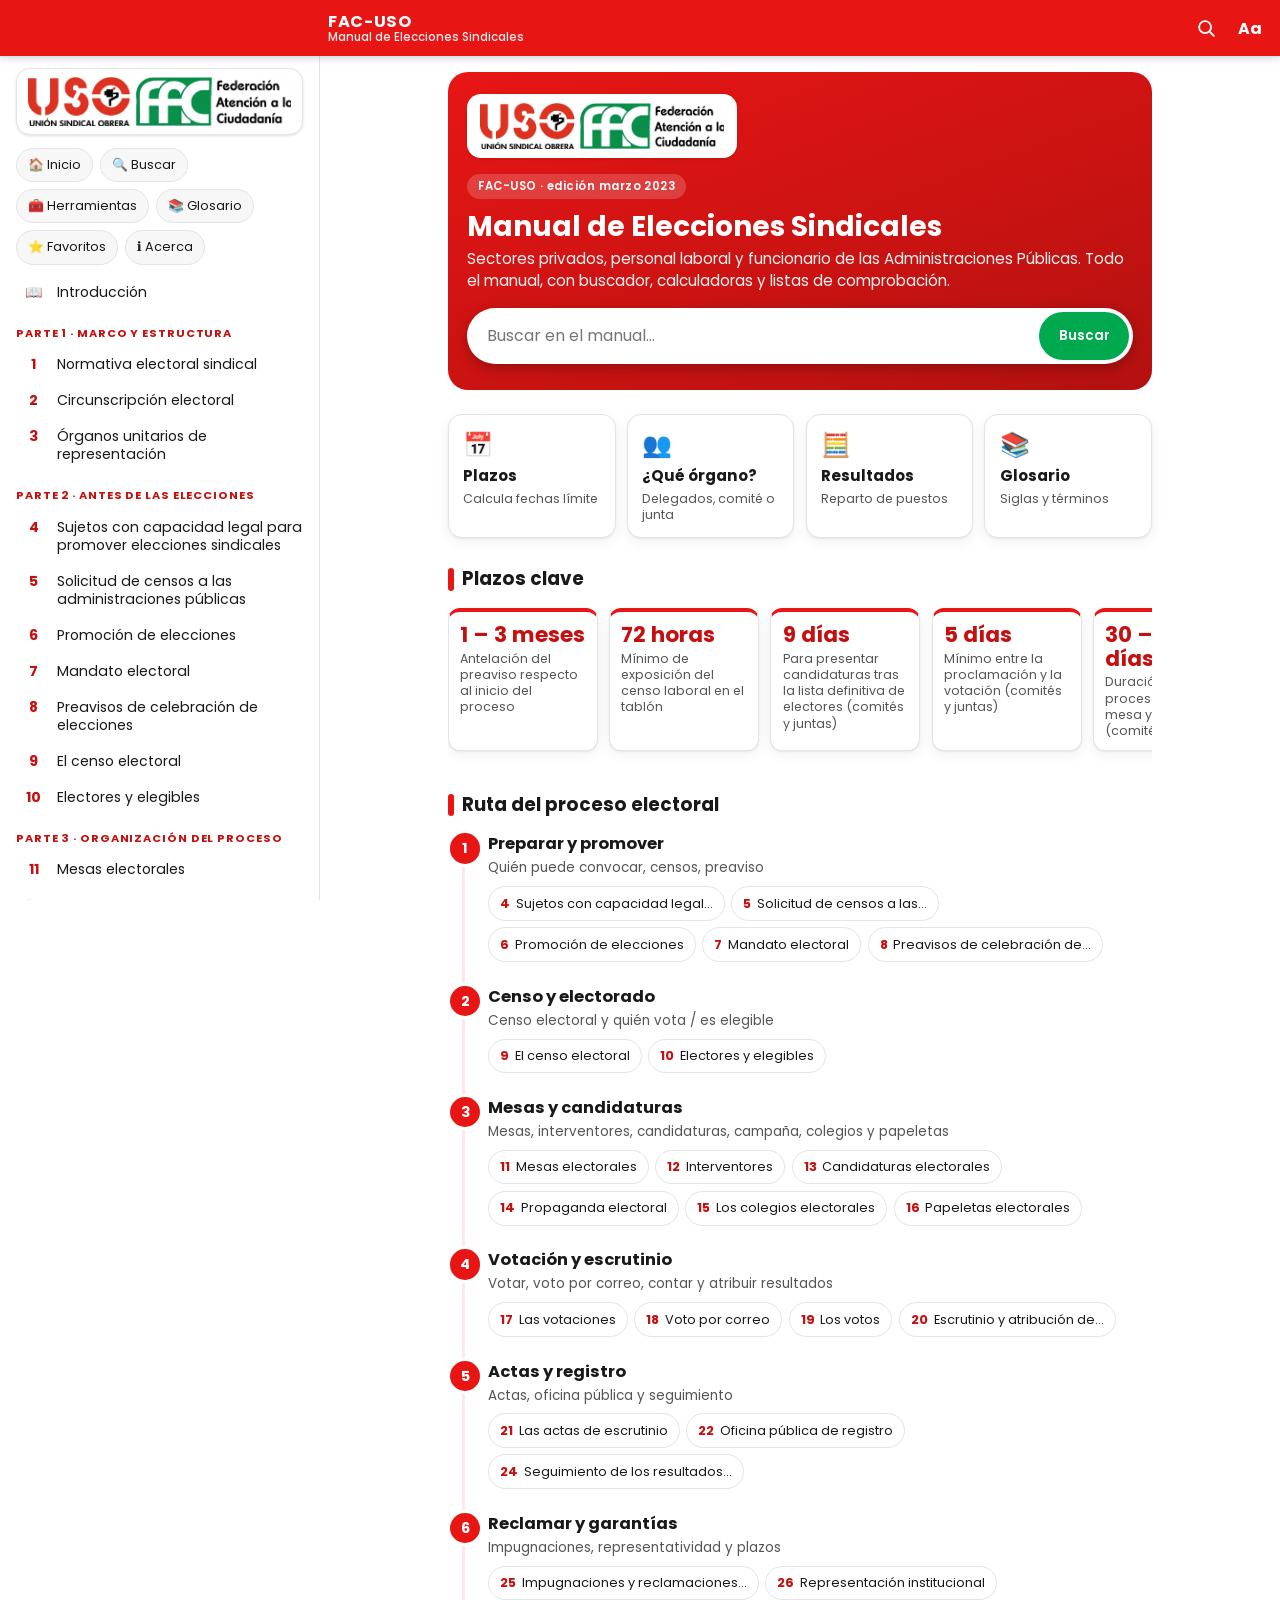
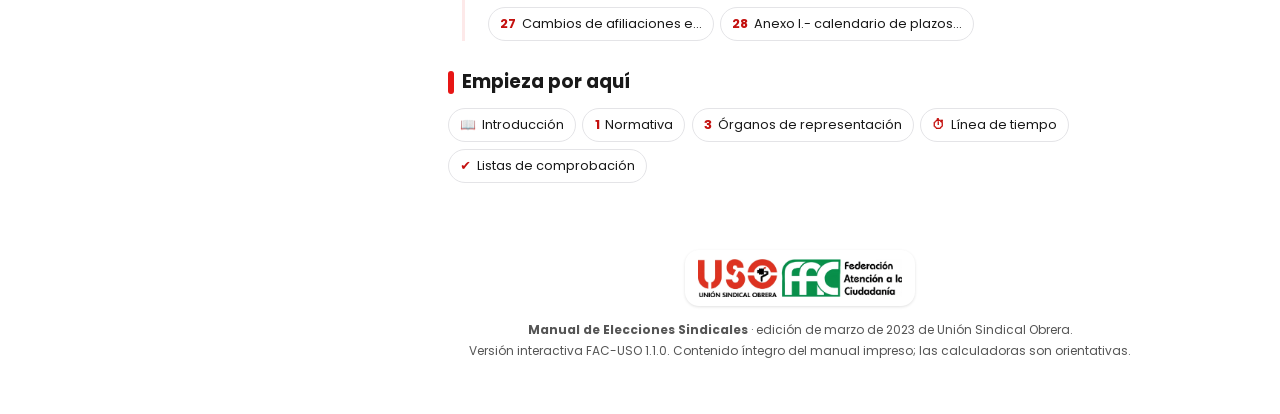
==== commit a7e1df0c: "Regenera docs/ con scripts/construir.py (versión 1.1.0) Co-Authored-By: Claude <noreply@anthropic.co" ====
--- a/docs/manual-elecciones-facuso.html
+++ b/docs/manual-elecciones-facuso.html
@@ -314,6 +314,7 @@
 .lb-barra button{width:46px;height:46px;border-radius:50%;border:0;background:#333;color:#fff;font-size:1.5rem}
 .lb-lienzo{flex:1;overflow:auto;-webkit-overflow-scrolling:touch;touch-action:pan-x pan-y pinch-zoom;text-align:center}
 .lb-lienzo img{width:100%;max-width:none;background:#fff;display:inline-block;vertical-align:top}
+.aviso-version{position:fixed;left:50%;width:max-content;transform:translateX(-50%);bottom:calc(var(--tabs-h) + env(safe-area-inset-bottom) + 16px);z-index:60;min-height:44px;max-width:calc(100vw - 32px);border:0;border-radius:99px;padding:.6rem 1.1rem;background:var(--verde);color:#fff;font:inherit;font-size:.85rem;font-weight:600;box-shadow:0 4px 16px rgba(0,0,0,.3);cursor:pointer}
 #toast{position:fixed;left:50%;transform:translateX(-50%);bottom:calc(var(--tabs-h) + env(safe-area-inset-bottom) + 16px);background:#191919;color:#fff;padding:.6rem 1.1rem;border-radius:99px;font-size:.85rem;z-index:120;box-shadow:0 6px 20px rgba(0,0,0,.35);max-width:90vw}
 .pie{max-width:var(--lectura);margin:1rem auto 0;padding:1.2rem 1rem;color:var(--txt2);font-size:.75rem;text-align:center;line-height:1.5}
 .pie p{margin:.2rem 0}
@@ -531,6 +532,10 @@
 <div class="cap-cuerpo">
 
 <p>La determinación de la circunscripción electoral sindical es la siguiente:</p>
+<aside class="callout callout-nota"><div class="callout-head"><span aria-hidden="true" class="callout-ico">📌</span><span class="callout-title">Nota de actualización (FAC-USO Madrid, 18/11/2026)</span></div><div class="callout-body">
+<p>Este capítulo conserva el texto del manual de 2023. El apartado 2.5 cita el <strong>Acuerdo de las Mesas Generales de Negociación de la Administración General del Estado de 16 de diciembre de 2020</strong>: ese acuerdo <strong>fue derogado</strong> por el <strong>Acuerdo de la Mesa General de la AGE de 18 de junio de 2025</strong> (BOE-A-2025-14005), modificado el 22 de abril de 2026 (BOE-A-2026-11688).</p>
+<p>La relación de ministerios y organismos <strong>puede cambiar tras una reestructuración de los departamentos ministeriales</strong>: comprueba siempre el acuerdo y la estructura vigentes antes de preavisar.</p>
+</div></aside>
 <h2 id="s-2-1">2.1. Centro de trabajo</h2>
 <ul>
 <li>Es la <strong>unidad electoral básica</strong> , alrededor de la cual se estructuran las elecciones a representantes de los trabajadores y trabajadoras (RLT). Se define como una unidad productiva o de servicios con organización específica que está registrada a efectos laborales.</li>
@@ -617,6 +622,9 @@
 </li>
 </ul>
 <p class="ref-bloque" data-aud="pub"><span class="ref">(Art. 7.4 de la Ley 9/87).</span></p>
+<aside class="callout callout-nota" data-aud="pub"><div class="callout-head"><span aria-hidden="true" class="callout-ico">📌</span><span class="callout-title">Nota de actualización (FAC-USO Madrid, 18/11/2026)</span></div><div class="callout-body">
+<p>El Acuerdo de 16 de diciembre de 2020 que se cita a continuación <strong>fue derogado</strong> por el Acuerdo de la Mesa General de la AGE de 18 de junio de 2025 (BOE-A-2025-14005), modificado el 22 de abril de 2026 (BOE-A-2026-11688). La lista de ministerios y organismos de su anexo puede cambiar tras una reestructuración ministerial.</p>
+</div></aside>
 <aside class="callout callout-nota" data-aud="pub"><div class="callout-head"><span aria-hidden="true" class="callout-ico">📌</span><span class="callout-title">Nota muy importante</span></div><div class="callout-body">
 <p>Dispone el artº. 39.4 del EBEP que <em>“el establecimiento de las unidades electorales se regulará por el Estado y por cada Comunidad Autónoma dentro del ámbito de sus competencias legislativas.</em> Previo acuerdo con las organizaciones sindicales legitimadas en los artículos 6 y 7 de la Ley Orgánica 11/1985, de 2 de agosto, de Libertad Sindical, los órganos de gobierno de las Administraciones públicas podrán modificar o establecer unidades electorales (…)”.</p>
 <p>En cumplimiento de lo anterior, el RDL 20/2012, de 13 de julio, en su art. 12.1, modificado por el art. 6 RDL 1/2015, de 27 de febrero, en relación con la Ley 25/2015, de 28 de julio, establece una nueva configuración de las unidades electorales en la administración general del estado, que sustituye a la contenida en el artº. 7, apartados 1 y 2, de la Ley 9/87.</p>
@@ -1550,7 +1558,7 @@
 <p>Las personas trabajadoras con contrato eventual de cualquier tipo o a tiempo parcial estarán representadas en los órganos de representación en igualdad de condiciones que las personas trabajadoras fijas en plantilla.</p>
 <p>El número de representantes se establece a partir de confeccionar el siguiente censo de trabajadores y trabajadoras:</p>
 <p>a.- Personas trabajadoras fijas : 1 x 1. b.- Contratos fijos discontinuos o con contrato superior a un año: 1 x 1.</p>
-<p>c.- Personas trabajadoras con contrato inferior a un año y que a la fecha de las votaciones lleven al menos un mes trabajando: 1 x 200 días de trabajo (conjunto de trabajadores).</p>
+<p>c.- Personas trabajadoras con contrato inferior a un año y que a la fecha de las votaciones lleven al menos un mes trabajando: 1 x 200 días de trabajo o fracción (conjunto de trabajadores).</p>
 <p class="ref-bloque"><span class="ref">(Art. 72 E.T.)</span></p>
 <p>A efectos del cómputo de los 200 días, se contabilizarán tanto los días efectivamente trabajados como los días de descanso, incluyendo descanso semanal, festivos y vacaciones anuales.</p>
 <p>Igualmente se contabilizarán los días trabajados por la totalidad de los trabajadores y trabajadoras que hayan estado contratadas por término de hasta un año en el momento de la iniciación del proceso electoral (constitución de la mesa electoral).</p>
@@ -2521,7 +2529,7 @@
   <footer class="pie">
     <div class="logo-card pie-logo"><img data-logo alt="USO Unión Sindical Obrera · FFC Federación Atención a la Ciudadanía"></div>
     <p><strong>Manual de Elecciones Sindicales</strong> · edición de marzo de 2023 de Unión Sindical Obrera.</p>
-    <p>Versión interactiva FAC-USO 1.0.0. Contenido íntegro del manual impreso; las calculadoras son orientativas.</p>
+    <p>Versión interactiva FAC-USO 1.1.0. Contenido íntegro del manual impreso; las calculadoras son orientativas.</p>
   </footer>
 </main>
 
@@ -2542,7 +2550,7 @@
 
 <noscript><p style="padding:1rem">Este manual interactivo necesita JavaScript. Puedes consultar el PDF original del manual.</p></noscript>
 <script>window.LOGO="[data-uri]";</script>
-<script>window.MANUAL={"version":"1.0.0","partes":[{"id":1,"titulo":"Marco y estructura","lema":"Qué normas aplican y qué órganos se eligen","caps":[1,2,3]},{"id":2,"titulo":"Antes de las elecciones","lema":"Quién promueve, cómo se solicita el censo y cuándo se preavisa","caps":[4,5,6,7,8,9,10]},{"id":3,"titulo":"Organización del proceso","lema":"Mesas, interventores, candidaturas, campaña y papeletas","caps":[11,12,13,14,15,16]},{"id":4,"titulo":"Votación y resultados","lema":"Votar, contar y levantar acta","caps":[17,18,19,20,21]},{"id":5,"titulo":"Después y garantías","lema":"Registro, impugnaciones, representatividad y plazos","caps":[22,23,24,25,26,27,28]}],"capitulos":[{"n":0,"titulo":"Introducción","secciones":[],"icono":"📖","resumen":"Por qué importan las elecciones sindicales y para qué sirve este manual."},{"n":1,"titulo":"Normativa electoral sindical","secciones":[{"id":"s-1-1","t":"1.1. La normativa electoral sindical se basa en los siguientes textos legales:"},{"id":"s-1-2","t":"1.2. Regulación actual del procedimiento electoral en administración pública"}],"icono":"📜","resumen":"Textos legales aplicables: ET, LOLS, LRJS, RD 1844/94, TREBEP y RD 1846/94."},{"n":2,"titulo":"Circunscripción electoral","secciones":[{"id":"s-2-1","t":"2.1. Centro de trabajo"},{"id":"s-2-2","t":"2.2. De la empresa"},{"id":"s-2-3","t":"2.3. Agrupación de centros de trabajo"},{"id":"s-2-4","t":"2.4.- Centro de trabajo en las administraciones públicas para el personal laboral (unidades electorales)"},{"id":"s-2-5","t":"2.5.-Centro de trabajo (unidades electorales) en las administraciones públicas para el personal funcionario"}],"icono":"🗺️","resumen":"Centro de trabajo, empresa, agrupación de centros y unidades electorales en las Administraciones públicas."},{"n":3,"titulo":"Órganos unitarios de representación","secciones":[{"id":"s-3-1","t":"3.1. Delegados y delegadas de personal"},{"id":"s-3-2","t":"3.2. Comités de empresa"},{"id":"s-3-3","t":"3.3. Comités intercentros"},{"id":"s-3-4","t":"3.4. Juntas de personal"}],"icono":"👥","resumen":"Delegados y delegadas de personal, comités de empresa, comités intercentros y juntas de personal."},{"n":4,"titulo":"Sujetos con capacidad legal para promover elecciones sindicales","secciones":[{"id":"s-4-1","t":"4.1. Promotores de elecciones (presentación de preavisos)"},{"id":"s-4-2","t":"4.2. Sujetos con capacidad legal para promover elecciones en administración pública"}],"icono":"✍️","resumen":"Quién puede promover elecciones y presentar preavisos, en la empresa y en la Administración."},{"n":5,"titulo":"Solicitud de censos a las administraciones públicas","secciones":[{"id":"s-5-1","t":"5.1. Solicitud de los datos. Empresas"},{"id":"s-5-2","t":"5.2. Solicitud de los datos. Administraciones públicas"}],"icono":"📥","resumen":"Cómo y a quién pedir el censo de empresas y de personal."},{"n":6,"titulo":"Promoción de elecciones","secciones":[{"id":"s-6-1","t":"6.1. Promoción para cubrir la totalidad de puestos"},{"id":"s-6-2","t":"6.2. Promoción de elecciones parciales"},{"id":"s-6-3","t":"6.3. Promoción electoral por declaración de nulidad del proceso electoral"},{"id":"s-6-4","t":"6.4. Promoción electoral con centros de trabajo en varias provincias"},{"id":"s-6-5","t":"6.5 Promoción electoral (renovación de representatividad)"},{"id":"s-6-6","t":"6.6. Promoción electoral (disminución de plantillas)"},{"id":"s-6-7","t":"6.7. Promoción electoral (empresas de nueva creación)"},{"id":"s-6-8","t":"6.8. Promoción electoral por las personas trabajadoras"},{"id":"s-6-9","t":"6.9. Promoción electoral (diversos centros de trabajo de menos de 50 personas trabajadoras)"},{"id":"s-6-10","t":"6.10 Promoción de elecciones de manera generalizada"}],"icono":"📣","resumen":"Casos de promoción: totales, parciales, por nulidad, nueva creación, por las personas trabajadoras o generalizada."},{"n":7,"titulo":"Mandato electoral","secciones":[{"id":"s-7-1","t":"7.1. Duración del mandato"},{"id":"s-7-2","t":"7.2. Extinción del mandato (causas)"},{"id":"s-7-3","t":"7.3. Renovación de los delegados y delegadas"}],"icono":"⏳","resumen":"Duración de 4 años, causas de extinción y revocación de representantes."},{"n":8,"titulo":"Preavisos de celebración de elecciones","secciones":[{"id":"s-8-1","t":"8.1. Plazos de presentación"},{"id":"s-8-2","t":"8.2. Lugar de presentación o registro"},{"id":"s-8-3","t":"8.3. Requisitos de preaviso"},{"id":"s-8-4","t":"8.4. Coincidencia de preavisos"},{"id":"s-8-5","t":"8.5. Retirada de preavisos"}],"icono":"📨","resumen":"Plazos, lugar de registro, requisitos, coincidencia y retirada de preavisos."},{"n":9,"titulo":"El censo electoral","secciones":[{"id":"s-9-1","t":"9.1. En elecciones para delegados y delegadas de personal"},{"id":"s-9-2","t":"9.2. En elecciones a comités de empresa"},{"id":"s-9-3","t":"9.3. En elecciones a juntas de personal"}],"icono":"🗂️","resumen":"Qué censo se entrega a la mesa, en qué plazo y con qué datos."},{"n":10,"titulo":"Electores y elegibles","secciones":[{"id":"s-10-1","t":"10.1. Personas electoras"},{"id":"s-10-2","t":"10.2. Elegibles"},{"id":"s-10-3","t":"10.3. Electores, electoras y elegibles en la administración pública"}],"icono":"🪪","resumen":"Quién puede votar y quién puede ser elegido (edad, antigüedad, situación)."},{"n":11,"titulo":"Mesas electorales","secciones":[{"id":"s-11-1","t":"11.1. Constitución"},{"id":"s-11-2","t":"11.2. Composición"},{"id":"s-11-3","t":"11.3. Funciones"},{"id":"s-11-4","t":"11.4. Mesas electorales centrales"},{"id":"s-11-5","t":"11.5. Administración pública: mesa electoral coordinadora"},{"id":"s-11-6","t":"11.6. Administración pública: mesa electoral parcial"},{"id":"s-11-7","t":"11.7. Administración pública: mesa electoral única"},{"id":"s-11-8","t":"11.8 Mesas electorales itinerantes"},{"id":"s-11-9","t":"11.9. Mesas electorales. (Acuerdos)"},{"id":"s-11-10","t":"11.10. Obligatoriedad de participación en las mesas electorales"}],"icono":"🪑","resumen":"Constitución, composición y funciones de las mesas; mesas coordinadora, parcial, única e itinerante."},{"n":12,"titulo":"Interventores","secciones":[{"id":"s-12-1","t":"12.1. Nombramiento de interventor"},{"id":"s-12-2","t":"12.2. Funciones del interventor"}],"icono":"🔎","resumen":"Nombramiento y funciones de la persona interventora."},{"n":13,"titulo":"Candidaturas electorales","secciones":[{"id":"s-13-1","t":"13.1. Legitimación para presentar candidaturas"},{"id":"s-13-2","t":"13.2. Candidaturas para delegados y delegadas de personal (listas abiertas)"},{"id":"s-13-3","t":"13.3. Candidaturas para comités de empresa y juntas de personal (listas cerradas)"},{"id":"s-13-4","t":"13.4. La presentación de las candidaturas"},{"id":"s-13-5","t":"13.5. Candidaturas presentadas por grupos de trabajadores o funcionarios"},{"id":"s-13-6","t":"13.6. Candidaturas de socios-trabajadores (cooperativas)"},{"id":"s-13-7","t":"13.7. Denominación de las candidaturas"},{"id":"s-13-8","t":"13.8. La elaboración de las candidaturas"},{"id":"s-13-9","t":"13.9. Proclamación de candidaturas"}],"icono":"📝","resumen":"Legitimación, listas abiertas y cerradas, presentación, denominación y proclamación (con los Modelos 4 y 8)."},{"n":14,"titulo":"Propaganda electoral","secciones":[{"id":"s-14-1","t":"14.1. Legitimación para presentar candidaturas"},{"id":"s-14-2","t":"14.2. Administración pública: asambleas o reuniones informativas-electorales"}],"icono":"📢","resumen":"Cuándo y cómo se puede hacer campaña electoral."},{"n":15,"titulo":"Los colegios electorales","secciones":[{"id":"s-15-1","t":"15.1. Para los comités de empresa"},{"id":"s-15-2","t":"15.2. Tercer colegio electoral (posibilidades)"},{"id":"s-15-3","t":"15.3. Determinación de puestos a cubrir"},{"id":"s-15-4","t":"15.4 Trabajadores eventuales"}],"icono":"🏛️","resumen":"Reparto de puestos por colegios y cómputo de personas eventuales."},{"n":16,"titulo":"Papeletas electorales (determinación de puestos)","secciones":[{"id":"s-16-1","t":"16.1. En listas abiertas"},{"id":"s-16-2","t":"16.2. En listas cerradas (comités de empresa y juntas de personal)"}],"icono":"🗳️","resumen":"Contenido y modelos de papeletas para delegados, comités y juntas."},{"n":17,"titulo":"Las votaciones","secciones":[{"id":"s-17-1","t":"17.1. Criterios generales"},{"id":"s-17-2","t":"17.2. Lugar, día y hora de la votación"},{"id":"s-17-3","t":"17.3. El derecho a votar"},{"id":"s-17-4","t":"17.4. En empresas y administraciones públicas de 6 a 30 personas trabajadoras (delegados y delegadas de personal)"},{"id":"s-17-5","t":"17.5. En empresas y administraciones públicas de 31 a 49 personas trabajadoras (delegados y delegadas de personal)"},{"id":"s-17-6","t":"17.6. En empresas de 50 o más personas trabajadoras (comités de empresa y juntas de personal)"},{"id":"s-17-7","t":"17.7. Suspensión de las votaciones"},{"id":"s-17-8","t":"17.8. Votación personal y secreta"}],"icono":"✅","resumen":"Lugar, día, hora y reglas de la votación según el tamaño de la plantilla."},{"n":18,"titulo":"Voto por correo","secciones":[],"icono":"✉️","resumen":"Paso a paso del voto por correo certificado."},{"n":19,"titulo":"Los votos","secciones":[{"id":"s-19-1","t":"19.1. Votos válidos"},{"id":"s-19-2","t":"19.2. Votos nulos"},{"id":"s-19-3","t":"19.3. Votos en blanco"},{"id":"s-19-4","t":"19.4. Votos impugnados"}],"icono":"🔢","resumen":"Votos válidos, nulos, en blanco e impugnados."},{"n":20,"titulo":"Escrutinio y atribución de resultados","secciones":[{"id":"s-20-1","t":"20.1. Escrutinio"},{"id":"s-20-2","t":"20.2. Atribución de resultados"},{"id":"s-20-3","t":"20.3. Votos obtenidos y atribución de resultados (listas abiertas)"},{"id":"s-20-4","t":"20.4. Votos obtenidos y atribución de resultados (listas cerradas)"},{"id":"s-20-5","t":"20.5. Rectificación de anomalías"}],"icono":"🧮","resumen":"Escrutinio, barrera del 5 %, cociente, restos y ejemplos resueltos."},{"n":21,"titulo":"Las actas de escrutinio","secciones":[{"id":"s-21-1","t":"21.1. Para delegados y delegadas de personal"},{"id":"s-21-2","t":"21.2. Para comités de empresa y juntas de personal"},{"id":"s-21-3","t":"21.3. Registro de las actas de escrutinio"},{"id":"s-21-4","t":"21.4. Publicación de las actas de escrutinio"},{"id":"s-21-5","t":"21.5. Denegación de registro de actas"},{"id":"s-21-6","t":"21.6. Subsanación de errores de las actas"},{"id":"s-21-7","t":"21.7. Acreditación de representatividad"}],"icono":"📄","resumen":"Actas de escrutinio: contenido, registro, publicación, denegación y subsanación."},{"n":22,"titulo":"Oficina pública de registro","secciones":[{"id":"s-22-1","t":"22.1. Clases de oficinas públicas"},{"id":"s-22-2","t":"22.2. Régimen jurídico"},{"id":"s-22-3","t":"22.3. Oficina pública estatal"},{"id":"s-22-4","t":"22.4. Oficina pública de comunidad autónoma (con transferencias)"},{"id":"s-22-5","t":"22.5. Oficina pública provincial (sin transferencias)"},{"id":"s-22-6","t":"22.6. Funciones de las oficinas públicas (autonómicas y provinciales)"},{"id":"s-22-7","t":"22.7. Relaciones entre oficinas públicas"}],"icono":"🏢","resumen":"Oficinas públicas de registro: clases, funciones y relaciones."},{"n":23,"titulo":"Sectores con procesos electorales especiales","secciones":[],"icono":"🚢","resumen":"Sectores con procesos especiales (flota marina mercante y pesquera)."},{"n":24,"titulo":"Seguimiento de los resultados electorales","secciones":[],"icono":"📈","resumen":"Seguimiento de los resultados propios y ajenos."},{"n":25,"titulo":"Impugnaciones y reclamaciones en materia electoral","secciones":[{"id":"s-25-1","t":"25.1. Actos de la mesa electoral"},{"id":"s-25-2","t":"25.2. Denegación del registro del acta por la oficina pública"},{"id":"s-25-3","t":"25.3. Procedimiento arbitral e impugnación de los laudos ante la jurisdicción Social"}],"icono":"⚖️","resumen":"Reclamaciones ante la mesa, procedimiento arbitral y recurso ante el Juzgado de lo Social."},{"n":26,"titulo":"Representación institucional","secciones":[{"id":"s-26-1","t":"26.1. Participación institucional"},{"id":"s-26-2","t":"26.2. Representatividad ante las administraciones públicas"},{"id":"s-26-3","t":"26.3. Capacidad representativa"},{"id":"s-26-4","t":"26.4. Acreditación de la representatividad"}],"icono":"🤝","resumen":"Participación institucional y acreditación de la representatividad."},{"n":27,"titulo":"Cambios de afiliaciones e integraciones y fusiones","secciones":[{"id":"s-27-1","t":"27.1. Cambio de afiliación"},{"id":"s-27-2","t":"27.2. Integración o fusión entre sindicatos"},{"id":"s-27-3","t":"27.3. Afiliación o desvinculación a organizaciones sindicales de ámbito superior"}],"icono":"🔀","resumen":"Qué pasa con los resultados si cambia la afiliación o hay fusiones."},{"n":28,"titulo":"Anexo I.- calendario de plazos de impugnaciones y reclamaciones en materia electoral","secciones":[{"id":"s-28-1","t":"28.1. Calendario de plazos de impugnaciones y reclamaciones en materia electoral"}],"icono":"📅","resumen":"Calendario de plazos de impugnaciones y reclamaciones."}],"glosario":[{"t":"E.T.","alt":["ET","Estatuto de los Trabajadores"],"d":"Estatuto de los Trabajadores (Real Decreto Legislativo 2/2015). Regula las elecciones a delegados de personal y comités de empresa (arts. 62 a 76).","cap":1},{"t":"TREBEP","alt":["EBEP","T.R.E.B.E.P."],"d":"Texto Refundido del Estatuto Básico del Empleado Público (RDL 5/2015). Sus arts. 39 a 44 regulan los órganos de representación del personal funcionario y estatutario.","cap":1},{"t":"LOLS","alt":["L.O.L.S."],"d":"Ley Orgánica 11/1985, de Libertad Sindical. Define qué sindicatos son «más representativos» o «representativos» (arts. 6 y 7).","cap":1},{"t":"LRJS","alt":["L.R.J.S."],"d":"Ley 36/2011, Reguladora de la Jurisdicción Social. Regula los recursos ante el Juzgado de lo Social en materia electoral.","cap":25},{"t":"R.D. 1844/94","alt":["RD 1844/94","R.D. 1844/1994","RD 1844/1994"],"d":"Reglamento de elecciones a órganos de representación de los trabajadores en la empresa (sector privado y personal laboral).","cap":1},{"t":"R.D. 1846/94","alt":["RD 1846/94","R.D. 1846/1994","RD 1846/1994"],"d":"Reglamento de elecciones a órganos de representación del personal al servicio de la Administración General del Estado.","cap":1},{"t":"Ley 9/87","alt":["Ley 9/1987"],"d":"Ley de Órganos de Representación, Determinación de las condiciones de trabajo y Participación del personal al servicio de las Administraciones Públicas. Siguen vigentes los artículos que enumera el capítulo 1.","cap":1},{"t":"RLT","alt":[],"d":"Representación legal de los trabajadores y las trabajadoras.","cap":2},{"t":"Preaviso","alt":["preavisos"],"d":"Comunicación de los promotores a la Oficina Pública de Registro de que van a celebrar elecciones. Debe presentarse con al menos un mes (y como máximo tres) de antelación al inicio del proceso.","cap":8},{"t":"Promotor","alt":["promotores"],"d":"Sindicato o grupo de personas trabajadoras con capacidad legal para convocar elecciones.","cap":4},{"t":"Mesa electoral","alt":["mesas electorales","mesa"],"d":"Órgano que dirige el proceso: forma el censo, recibe y proclama candidaturas, preside la votación, hace el escrutinio y levanta las actas. La componen presidencia (más antigüedad), vocalía (más edad) y secretaría (menos edad).","cap":11},{"t":"Mesa coordinadora","alt":["mesa electoral coordinadora"],"d":"En las Administraciones públicas, mesa que coordina a varias mesas parciales y realiza el escrutinio global.","cap":11},{"t":"Mesa itinerante","alt":["mesas itinerantes","mesa electoral itinerante"],"d":"Mesa que se desplaza a los distintos lugares de trabajo cuando el personal no presta su actividad en un mismo lugar.","cap":11},{"t":"Censo electoral","alt":["censo laboral","censo"],"d":"Relación de personas electoras y elegibles que la empresa o la Administración entrega a la mesa y que esta hace pública.","cap":9},{"t":"Elector","alt":["electores","electora","electoras"],"d":"Persona con derecho a votar: antigüedad de al menos 1 mes y 16 años cumplidos en la fecha de la votación (sector privado).","cap":10},{"t":"Elegible","alt":["elegibles"],"d":"Persona que puede ser candidata: 18 años y al menos 6 meses de antigüedad al presentar la candidatura (salvo convenio, con mínimo de 3 meses).","cap":10},{"t":"Colegio electoral","alt":["colegios electorales","colegio"],"d":"Grupo en que se divide el censo en empresas de 50 o más personas: técnicos y administrativos, y especialistas y no cualificados.","cap":15},{"t":"Lista abierta","alt":["listas abiertas"],"d":"Sistema de delegados de personal: una sola papeleta con todas las candidaturas por orden alfabético; se marcan tantos nombres como puestos.","cap":13},{"t":"Lista cerrada","alt":["listas cerradas"],"d":"Sistema de comités de empresa y juntas de personal: se vota una candidatura completa y resultan elegidos por el orden de la lista.","cap":13},{"t":"Delegado de personal","alt":["delegados de personal","delegados y delegadas de personal","delegado o delegada de personal"],"d":"Representación en empresas o administraciones de 6 a 49 personas. Ejercen su representación de forma mancomunada.","cap":3},{"t":"Comité de empresa","alt":["comités de empresa"],"d":"Órgano colegiado de representación en empresas o centros de 50 o más personas trabajadoras.","cap":3},{"t":"Junta de personal","alt":["juntas de personal"],"d":"Órgano de representación del personal funcionario y estatutario en unidades electorales de 50 o más personas.","cap":3},{"t":"Comité intercentros","alt":["comités intercentros"],"d":"Órgano que solo puede crearse por convenio colectivo, con un máximo de 13 miembros designados entre los comités de centro.","cap":3},{"t":"Unidad electoral","alt":["unidades electorales"],"d":"Ámbito en el que se eligen los órganos de representación del personal funcionario (equivale al centro de trabajo en el sector privado).","cap":2},{"t":"Interventor","alt":["interventores","interventora","interventoras","persona interventora"],"d":"Persona designada por cada candidatura para vigilar la votación y el escrutinio (uno por mesa).","cap":12},{"t":"Escrutinio","alt":[],"d":"Recuento público de los votos tras la votación, mediante lectura en voz alta de las papeletas.","cap":20},{"t":"Cociente electoral","alt":["cociente"],"d":"Número de votos válidos dividido entre los puestos a cubrir. Cada lista obtiene tantos puestos como veces cabe el cociente en sus votos.","cap":20},{"t":"Restos","alt":["resto","mayor resto"],"d":"Fracción que sobra al dividir votos entre cociente. Los puestos sobrantes se atribuyen a las listas con mayor resto.","cap":20},{"t":"Voto nulo","alt":["votos nulos"],"d":"Voto que no cumple los requisitos legales y así lo declara la mesa.","cap":19},{"t":"Voto en blanco","alt":["votos en blanco"],"d":"Voto que no expresa preferencia alguna. Cuenta para la barrera del 5 %, pero no para repartir puestos.","cap":19},{"t":"Voto impugnado","alt":["votos impugnados"],"d":"Voto cuestionado por una parte interesada (especialmente por los interventores) cuando la mesa no lo ha anulado previamente.","cap":19},{"t":"Laudo","alt":["laudo arbitral"],"d":"Resolución escrita y razonada del árbitro que pone fin al procedimiento arbitral electoral; puede impugnarse ante el orden jurisdiccional social.","cap":25},{"t":"Oficina Pública de Registro","alt":["oficina pública","oficinas públicas","Oficina Pública","oficina pública de registro"],"d":"Oficina de la autoridad laboral que recibe preavisos y actas, las publica, las registra o deniega su registro y expide certificaciones de representatividad.","cap":22},{"t":"Proclamación","alt":["proclamación de candidaturas"],"d":"Acto por el que la mesa declara definitivas las candidaturas que cumplen los requisitos legales.","cap":13},{"t":"Sindicato más representativo","alt":["más representativo","más representativos"],"d":"Condición reconocida por la LOLS (arts. 6 y 7) que da capacidad para promover elecciones y participar institucionalmente. Se acredita con certificación de la Oficina Pública.","cap":26},{"t":"Mandato","alt":[],"d":"Periodo de 4 años de los representantes; se mantienen en funciones hasta que se celebren nuevas elecciones.","cap":7},{"t":"CC.AA.","alt":["CCAA"],"d":"Comunidades autónomas.","cap":2}],"checklists":[{"id":"promotor","titulo":"Promotor o promotora","icono":"📣","desc":"Antes de registrar el preaviso.","items":[{"t":"Comprobar que el sindicato (o el grupo de personas trabajadoras) tiene capacidad legal para promover elecciones.","ref":"4.1"},{"t":"Solicitar el censo o los datos de empresas / unidades electorales afectadas.","ref":"5.1"},{"t":"Comprobar que faltan 3 meses o menos para el vencimiento del mandato (si es renovación).","ref":"6.5"},{"t":"Consultar si otros sindicatos han presentado preavisos en la misma empresa o unidad (coincidencia).","ref":"8.4"},{"t":"Cumplimentar el preaviso en el impreso oficial, con la empresa y centro (o la unidad electoral) y la fecha de constitución de la mesa.","ref":"8.3"},{"t":"Revisar el preaviso antes de presentarlo: cualquier incumplimiento anula el proceso.","ref":"8.3"},{"t":"Firma de un representante legal del sindicato con poder notarial.","ref":"8.3"},{"t":"Registrarlo en la Oficina Pública con 1 mes como mínimo y 3 meses como máximo de antelación al inicio.","ref":"8.1"},{"t":"Comunicarlo a la empresa o al órgano de personal, con copia del preaviso registrado.","ref":"8.2"},{"t":"Si promueven las personas trabajadoras: acta de la reunión con acuerdo mayoritario, adjunta al preaviso.","ref":"6.8"},{"t":"Vigilar cada día los preavisos que presenten otros sindicatos.","ref":"8.2"}]},{"id":"mesa","titulo":"Miembro de la mesa electoral","icono":"🪑","desc":"Desde la constitución hasta el registro del acta.","items":[{"t":"Constituir la mesa en la fecha del preaviso y levantar acta de su composición.","ref":"11.1"},{"t":"Comprobar la composición: presidencia (más antigüedad), vocalía (más edad) y secretaría (menos edad).","ref":"11.2"},{"t":"Hacer público el censo en el tablón al menos 72 horas.","ref":"9.2"},{"t":"Determinar quién es persona electora y quién elegible según el censo.","ref":"10.2"},{"t":"Fijar el número de representantes a elegir (y por colegio, en su caso).","ref":"11.3"},{"t":"Elaborar el calendario electoral y comunicar la fecha de votación a la empresa en 24 horas.","ref":"17.2"},{"t":"Recibir las candidaturas y proclamarlas respetando los plazos.","ref":"13.9"},{"t":"Resolver las reclamaciones: se presentan el día laborable siguiente y se resuelven el posterior día hábil.","ref":"25.1"},{"t":"Presidir la votación, custodiar la urna y atender el voto por correo.","ref":"17.8"},{"t":"Hacer el escrutinio público y proclamar a las personas elegidas.","ref":"20.1"},{"t":"Levantar el acta y presentarla con las papeletas nulas o impugnadas en la Oficina Pública en 3 días.","ref":"21.3"},{"t":"Publicar el resultado en el tablón en las 24 horas siguientes a la redacción del acta.","ref":"21.4"}]},{"id":"interventor","titulo":"Interventor o interventora","icono":"🔎","desc":"Vigilancia del proceso y del escrutinio.","items":[{"t":"Ser nombrado de forma inmediata a la constitución de la mesa.","ref":"12.1"},{"t":"Comprobar que la mesa está bien compuesta; si no, exigir su nueva constitución o impugnarla en 24 horas.","ref":"11.2"},{"t":"Revisar a fondo el censo publicado.","ref":"9.2"},{"t":"Vigilar las decisiones de la mesa y comunicar por escrito y por duplicado cualquier anomalía.","ref":"12.2"},{"t":"Comprobar que las solicitudes de voto por correo cumplen todos los requisitos.","ref":"18"},{"t":"Seguir la votación: listado de votantes y custodia de la urna.","ref":"12.2"},{"t":"Impugnar en el acto los votos dudosos durante el escrutinio.","ref":"19.4"},{"t":"Comprobar la atribución de votos y de delegados antes de firmar el acta.","ref":"21.2"},{"t":"Hacer fotocopia del acta para comprobar que no se manipula hasta su registro.","ref":"21.3"}]},{"id":"candidatura","titulo":"Responsable de la candidatura","icono":"📝","desc":"Preparación, presentación y campaña.","items":[{"t":"Candidatura firmada por un representante legal del sindicato con poder notarial.","ref":"13.8"},{"t":"Denominación electoral exacta acordada (UNIÓN SINDICAL OBRERA (USO) salvo convergencia).","ref":"13.7"},{"t":"Delegados de personal: tantos candidatos y candidatas como puestos a cubrir.","ref":"13.2"},{"t":"Comités y juntas: al menos tantos nombres como puestos; mantener como mínimo el 60 % si hay renuncias.","ref":"13.3"},{"t":"Usar los impresos oficiales y la firma de aceptación de cada candidato o candidata.","ref":"13.4"},{"t":"Presentarla con original y copia para que la presidencia certifique fecha y hora.","ref":"13.3"},{"t":"No usar firma electrónica en la candidatura.","ref":"13.3"},{"t":"Si es de un grupo de personas: firmas de al menos el triple de los puestos a cubrir.","ref":"13.5"},{"t":"No hacer propaganda antes de la proclamación definitiva.","ref":"14.1"},{"t":"Ordenar bien la lista cerrada: resultan elegidos por el orden en que figuran.","ref":"16.2"},{"t":"Comprobar que las papeletas oficiales tienen el orden y siglas correctos.","ref":"16.2"}]}],"indice":[{"c":0,"s":"","t":"Introducción","x":"Las elecciones sindicales son un objetivo prioritario que, junto con la tensión afiliativa, suponen la base de la acción sindical, la estructura y la fundamentación de nuestro modelo sindical. El derecho básico de la participación de los trabajadores y las trabajadoras en la empresa o en la administración, a través de la representación unitaria (delegados y delegadas de personal) y de la presencia de órganos representativos del conjunto de los trabajadores, elegidos mediante un procedimiento democrático y con sufragio libre, forma parte indisoluble del contenido esencial de la libertad sindical reconocida por nuestro ordenamiento jurídico. Es fundamental no olvidar que, aunque sea un derecho básico, es también un logro reciente conseguido tras múltiples luchas y costes laborales, personales, económicos y sociales. Por desgracia, los retrocesos en derechos laborales y sociales sufridos en los últimos años, nos deben servir de aprendizaje para no concebir los que tenemos como dados sino que hay que luchar por ellos día tras día. Por ello, hoy más que nunca hay que animar a la participación en las elecciones sindicales a los compañeros y compañeras, para reforzar la lucha colectiva por los derechos laborales de todos y todas. Desde USO continuamos denunciando las deficiencias en la normativa en materia de elecciones sindicales, que favorece a unos sindicatos en perjuicio del resto de organizaciones, entre ellas USO, y que impide la participación en igualdad de condiciones en los procesos electorales. Hay que recordar, que el origen de esta situación es el sistema de representación sindical que estableció la Ley Orgánica 11/1985, de 2 de Agosto, de Libertad Sindical. Esta ley favorece a los dos sindicatos mayoritarios a nivel estatal (CC.OO. y UGT) y a los sindicatos de ámbito exclusivamente autonómico (CIG y ELA), otorgándoles una serie de prerrogativas y privilegios, tanto en el ámbito de la participación institucional como en los aspectos relativos a la negociación colectiva y a la promoción electoral, en claro detrimento de otras organizaciones sindicales, como la Unión Sindical Obrera. Ante esta situación objetiva de evidente desigualdad, nuestro esfuerzo y trabajo debe estar orientado a conseguir mayores cotas de representación, demostrando a los trabajadores y trabajadoras que otro modelo sindical existe y es posible día a día gracias a su participación y compromiso formando parte de las candidaturas de USO. En nuestra actuación, además de intentar conseguir el mayor número de delegados para incrementar legítimamente la fuerza y representatividad del sindicato, es imprescindible que afrontemos las elecciones con el mayor grado de responsabilidad y limpieza, dejando claro que USO no respalda, ni consiente, el fraude electoral: el único responsable de cualquier irregularidad o fraude es la persona que lo comete y no puede hacerlo en nombre de USO. El presente manual, elaborado por la Secretaría de Acción Sindical y Empleo, la Oficina Electoral Confederal y la Asesoría Jurídica Confederal, integra en un solo documento la normativa que regula el desarrollo del proceso de elecciones sindicales para trabajadores y trabajadoras del sector privado y del sector público, aunque el grueso de estos últimos -personal funcionario y estatutario- estén afectados por una normativa específica. Nuestra intención es que sea una herramienta práctica de formación y consulta para que los compañeros y compañeras que vayan a participar en los procesos electorales como agentes electorales, lo hagan con las máximas garantías. Además de este manual, tienen a su disposición las herramientas de la app de USO así como los formularios de apoyo y recopilación de jurisprudencia que pueden encontrar en la web confederal, junto a las circulares y el asesoramiento que facilita la Oficina Electoral Confederal."},{"c":1,"s":"s-1-1","t":"1.1. La normativa electoral sindical se basa en los siguientes textos legales:","x":"1.1. La normativa electoral sindical se basa en los siguientes textos legales: A) Sectores privados y personal laboral de las administraciones públicas Real Decreto Legislativo 2/2015, de 23 de octubre, por el que se aprueba el texto refundido de la Ley del Estatuto de los Trabajadores. (E.T.) Ley 36/2011, de 10 de octubre, Ley Reguladora de la Jurisdicción Social (L.R.J.S.) Ley Orgánica 11/1985 de 2 de agosto de Libertad Sindical, texto consolidado el 28 de Julio de 2011 (L.O.L.S.) Real Decreto 1844/1994, de 9 de septiembre. Reglamento de Elecciones a Órganos de Representación de los Trabajadores en la Empresa. Ley Orgánica 5/1985, de 19 de junio de Régimen Electoral General (esta ley se aplica con carácter supletorio). Además para el personal laboral en las Administraciones Públicas: RD-Legislativo 5/2015, de 30 de octubre, Texto Refundido de la Ley del Estatuto Básico del Empleado Público (T.R.E.B.E.P.). Real Decreto 1846/1994, de 9 de septiembre, por el que se aprueba el Reglamento de elecciones a órganos de representación del personal al servicio de la Administración General del Estado Real Decreto-ley 20/2012, de 13 de julio, de medidas para garantizar la estabilidad presupuestaria y de fomento de la competitividad. Ley 9/1987, de 12 de junio, de Órganos de Representación, Determinación de las condiciones trabajo y Participación del personal al servicio de las Administraciones Públicas ( Artículo 7). Resolución de 22 de enero de 2021, de la Secretaría General de Función Pública, por la que se aprueba y publica el Acuerdo de las Mesas Generales de Negociación de la Administración General del Estado de 16 de diciembre de 2020, por el que se modifica el Acuerdo de 30 de mayo de 2017, sobre asignación de recursos y racionalización de las estructuras de negociación y participación. Este Acuerdo se complementa con el Acuerdo de la Comisión de Seguimiento de 20 de abril de 2022, por el que se adecúa a la nueva reestructuración ministerial, publicado en el BOE el 31 de mayo de 2022. B) Personal funcionario y estatutario RD-Legislativo 5/2015, de 30 de octubre, Texto Refundido de la Ley del Estatuto Básico del Empleado Público: Fundamentalmente, artículos 39 a 44, Disposición Transitoria Quinta, y Disposición Derogatoria Única. c). Real Decreto-ley 20/2012, de 13 de julio, de medidas para garantizar la estabilidad presupuestaria y de fomento de la competitividad (BOE 14 julio 2012): Artículos 12 y 13, y Disposición Derogatoria Única. 4.b)., modificado por RD-Ley 1/2015, de 27 de febrero (art. 6 modifica el citado art. 12). El TREBEP deroga el apartado 1 del art. 13 del RDL 2012. Ley 9/1987, de 12 de junio, de Órganos de Representación, Determinación de las condiciones trabajo y Participación del personal al servicio de las Administraciones Públicas (BOE 17 junio 1987), modificada por Leyes 7/1990, de 19 de julio (BOE 20 julio 1990), 18/1994, de 30 de junio (BOE 1 julio 1994), y 21/2006, de 20 de junio (BOE 21 junio 2006): Artículos vigentes*: 7.3, 7.4, 7.5, 13.2, 13.3, 13.4, 13.5, 13.6, 15, 16, 17, 18, 19, 20, 21, 25, 26, 27, 28 y 29. * La Ley 7/2007 (EBEP) derogó la Ley 9/1987, excepto el art. 7, y los artículos 13.2, 13.3, 13.4, 13.5, 13.6, 15, 16, 17, 18, 19, 20, 21, 25, 26, 27, 28 y 29 que se mantienen con carácter de normativa básica en tanto se determine el procedimiento electoral previsto. (Disposición Derogatoria Única. c), en relación con la Disposición Transitoria Quinta, del EBEP). Posteriormente, el RDL 20/2012 (Disposición Derogatoria Única. 4.b), deroga los apartados 1 y 1 y 2 del art. 7 de la Ley 9/1987. Resolución de 22 de enero de 2021, de la Secretaría General de Función Pública, por la que se aprueba y publica el Acuerdo de las Mesas Generales de Negociación de la Administración General del Estado de 16 de diciembre de 2020, por el que se modifica el Acuerdo de 30 de mayo de 2017, sobre asignación de recursos y racionalización de las estructuras de negociación y participación. Este Acuerdo se complementa con el Acuerdo de la Comisión de Seguimiento de 20 de abril de 2022, por el que se adecúa a la nueva reestructuración ministerial, publicado en el BOE el 31 de mayo de 2022 Real Decreto 1846/1994, de 9 de septiembre, por el que se aprueba el Reglamento de elecciones a órganos de representación del personal al servicio de la Administración General del Estado (BOE 13 septiembre 1994). Orden de 16 de julio de 1998, del Ministerio de Administraciones Públicas, por la que se publican los modelos normalizados de impresos, sobres y papeletas de votación a utilizar en las elecciones a órganos de representación del personal al servicio de las Administración General del Estado (BOE 31 julio de 1998): Modifica y sustituye a la Orden de 27 de julio de 1994, BOE de 8 y 9 de agosto, por la que se regulan, con carácter provisional, los modelos de papeletas de votación, sobres e impresos para las elecciones a órganos de representación del Personal al servicio de la Administración del Estado. Resolución de 21 de agosto de 1998, de la Secretaría de Estado para la Administración Pública, por la que se publican en las restantes lenguas del Estado distintas al castellano los modelos de las papeletas de votación, sobres e impresos electorales para las elecciones a órganos de representación del personal al servicio de la Administración General del Estado (BOE 4 septiembre 1998). Ley Orgánica 11/1985, de 2 de agosto, de Libertad Sindical, texto consolidado el 28 de Julio de 2011. Ley 36/2011, de 10 de Octubre, Ley Reguladora de la Jurisdicción Social (L.R.J.S.) Ley Orgánica 5/1985, de 19 de junio, del Régimen Electoral General (esta Ley se aplica con carácter supletorio)."},{"c":1,"s":"s-1-2","t":"1.2. Regulación actual del procedimiento electoral en administración pública","x":"1.2. Regulación actual del procedimiento electoral en administración pública El Estatuto Básico del Empleado Público dispone la aprobación de un reglamento que determine el procedimiento para la elección de las juntas de personal y para la elección de delegados y delegadas de personal, teniendo en cuenta los siguientes criterios generales: La elección se realizará mediante sufragio personal, directo, libre y secreto que podrá emitirse por correo o por otros medios telemáticos. Serán electores y elegibles los funcionarios y funcionarias que se encuentren en la situación de servicio activo. No tendrán la consideración de electores ni elegibles los funcionarios y funcionarias que ocupen puestos cuyo nombramiento se efectúe a través de Real Decreto o por Decreto de los Consejos de Gobierno de las comunidades autónomas y de las ciudades de Ceuta y Melilla. Podrán presentar candidaturas las organizaciones sindicales legalmente constituidas o las coaliciones de éstas, y los grupos de electores de una misma unidad electoral, siempre que el número de ellos sea equivalente, al menos, al triple de los miembros a elegir. Las Juntas de Personal se elegirán mediante listas cerradas a través de un sistema proporcional corregido, y los delegados y delegadas de personal mediante listas abiertas y sistema mayoritario. Los órganos electorales serán las mesas electorales que se constituyan para la dirección y desarrollo del procedimiento electoral y las oficinas públicas permanentes para el cómputo y certificación de resultados reguladas en la normativa laboral. Las impugnaciones se tramitarán conforme a un procedimiento arbitral, excepto las reclamaciones contra las denegaciones de inscripción de actas electorales que podrán plantearse directamente ante la jurisdicción social. (Art. 44 del TREBEP). En tanto se determine el procedimiento electoral general previsto, se mantendrán con carácter de normativa básica los siguientes artículos de la ley 9/1987, de 12 de junio, de órganos de representación, determinación de las condiciones de trabajo y participación del personal al servicio de las administraciones públicas: 7.3, 7.4, 7.5, 13.2, 13.3, 13.4, 13.5, 13.6, 15, 16, 17, 18, 19, 20, 21, 25, 26, 27, 28 y 29. (Disposición Transitoria Quinta del EBEP, en concordancia con la Disposición Derogatoria Única , c). NOTA: Dado que el procedimiento electoral previsto por el EBEP todavía no ha sido objeto de desarrollo reglamentario, actualmente debe estarse a lo establecido en los citados preceptos de la Ley 9/1987."},{"c":2,"s":"","t":"Circunscripción electoral","x":"La determinación de la circunscripción electoral sindical es la siguiente:"},{"c":2,"s":"s-2-1","t":"2.1. Centro de trabajo","x":"2.1. Centro de trabajo Es la unidad electoral básica , alrededor de la cual se estructuran las elecciones a representantes de los trabajadores y trabajadoras (RLT). Se define como una unidad productiva o de servicios con organización específica que está registrada a efectos laborales. En el caso de que existan varios centros de trabajo de una misma empresa, éstos deberán ser identificados a través del número patronal de inscripción a la Seguridad Social o bien por el Número de Identificación Fiscal."},{"c":2,"s":"s-2-2","t":"2.2. De la empresa","x":"2.2. De la empresa Cuando solamente exista un centro de trabajo."},{"c":2,"s":"s-2-3","t":"2.3. Agrupación de centros de trabajo","x":"2.3. Agrupación de centros de trabajo Cuando la misma empresa disponga, en la misma provincia o en municipios limítrofes, de dos o más centros de trabajo: Si el censo de cada centro de trabajo no alcanza las 50 personas trabajadoras, pero que en su conjunto lo suman, se constituirá un comité de empresa conjunto. Si unos centros tienen cincuenta personas trabajadoras y otros de la misma provincia no, en los primeros se constituirán comités de empresa propios y con todos los segundos se constituirá otro distinto. (Art. 63.2 E.T.)"},{"c":2,"s":"s-2-4","t":"2.4.- Centro de trabajo en las administraciones públicas para el personal laboral (unidades electorales)","x":"2.4.- Centro de trabajo en las administraciones públicas para el personal laboral (unidades electorales) En las Administraciones públicas constituirán un único centro de trabajo todos los establecimientos dependientes del Departamento u Organismo del que se trate, que radiquen en una misma provincia, siempre que los trabajadores afectados se encuentren incluidos en el ámbito de aplicación de un mismo convenio. (Disposición Adicional Tercera del Real Decreto 1844/94) El establecimiento de las unidades electorales se regulará por el Estado y por cada comunidad autónoma dentro del ámbito de sus competencias legislativas. Previo acuerdo con las organizaciones sindicales legitimadas en los artículos 6 y 7 de la Ley Orgánica 11/1985, de 2 de agosto, de Libertad Sindical, los órganos de gobierno de las Administraciones públicas podrán modificar o establecer unidades electorales en razón del número y peculiaridades de sus colectivos, adecuando la configuración de las mismas a las estructuras administrativas o a los ámbitos de negociación constituidos o que se constituyan. (Art. 39.4 T.R.E.B.E.P.) En las elecciones a representantes del personal laboral en el ámbito de la Administración General del Estado y de la Administración de Justicia, no transferida, constituirá un único centro de trabajo: a) La totalidad de las unidades o establecimientos de cada Departamento Ministerial, incluidos en ellos los correspondientes a sus Organismos Autónomos, entidades gestoras y servicios comunes de la Administración de la Seguridad Social y todos sus servicios provinciales, en Madrid. b) La totalidad de las unidades o establecimientos en la provincia de Madrid de cada una de las Agencias comprendidas en el ámbito de aplicación de la Ley 28/2006, organismos o entes públicos no incluidos en la letra anterior y las dependientes de la Administración de Justicia. c) La totalidad de las unidades o establecimientos al servicio de la Administración General del Estado, sus Organismos Autónomos, Entidades gestoras, servicios comunes de la Administración de la Seguridad Social y Agencias comprendidas en el ámbito de aplicación de la Ley 28/2006 que radiquen en una misma provincia, excluida la de Madrid, o en la ciudades de Ceuta y de Melilla. Se incluirán en este apartado las unidades y establecimientos dependientes de la Administración de Justicia. d) Constituirá, igualmente un único centro de trabajo la totalidad de los establecimientos de cada ente u organismo público no incluido en las letras anteriores, radicados en una misma provincia o en las ciudades de Ceuta y Melilla. (Artículo 12.4 del Real Decreto-ley 20/2012, de 13 de julio, de medidas para garantizar la estabilidad presupuestaria y de fomento de la competitividad, modificado por la Ley 25/2015, de 28 de julio.) En las elecciones a representantes de personal laboral al servicio de la Administración de la distintas comunidades autónomas y en los entes locales, resulta de aplicación lo dispuesto en el apartado unidades electorales en las comunidades autónomas y en la administración local referente al personal funcionario y estatutario."},{"c":2,"s":"s-2-5","t":"2.5.-Centro de trabajo (unidades electorales) en las administraciones públicas para el personal funcionario","x":"2.5.-Centro de trabajo (unidades electorales) en las administraciones públicas para el personal funcionario En la administración del Estado a) Una por cada uno de los Departamentos ministeriales incluidos en ellos, sus Organismos Autónomos, Entidades gestoras y servicios comunes de la Administración de la Seguridad Social y todos los servicios provinciales de Madrid. b) Una por cada Agencia, ente público u organismo no incluido en el apartado anterior, para todos los servicios que tenga en la provincia de Madrid. c) Una en cada provincia, excluida la de Madrid, y en las ciudades de Ceuta y de Melilla, en la Delegación o Subdelegación de Gobierno, en la que se incluirán los Organismos Autónomos, Agencias comprendidas en el ámbito de aplicación de la Ley 28/2006, de 18 de julio ( RCL 2006, 1443 ) , las Entidades gestoras y servicios comunes de la Administración de la Seguridad Social y las unidades administrativas y servicios provinciales de todos los Departamentos Ministeriales en una misma provincia, incluidos los funcionarios civiles que presten servicios en la Administración militar. d) Una para cada ente u organismo público, no incluido en el apartado anterior, para todos los servicios que tenga en una misma provincia o en las ciudades de Ceuta y Melilla. e) Una para los funcionarios destinados en las misiones diplomáticas en cada país, representaciones permanentes, oficinas consulares e instituciones y servicios de la Administración del Estado en el extranjero. f) Una en cada provincia y en las ciudades de Ceuta y de Melilla, para el personal estatutario de los servicios públicos de salud. g) Una para el personal docente de los centros públicos no universitarios, en cada una de las ciudades de Ceuta y Melilla. Aquellas Unidades Electorales a que se refiere el apartado anterior, con excepción de las referidas en la letra d), que no alcancen el mínimo de 50 funcionarios, éstos ejercerán su representación en la Junta de Personal del Departamento al que estuviera adscrito el Organismo o Unidad administrativa de que se trate. Las Unidades Electorales provinciales previstas en la letra d) que no alcancen el mínimo de 50 funcionarios, éstos ejercerán su representación en la Junta de Personal de Madrid del Organismo o Ente público que corresponda. En la Administración de Justicia, se elegirá una Junta de Personal en cada provincia, y en las ciudades de Ceuta y de Melilla, para todo el personal funcionario a su servicio. Además de las anteriores, en Madrid se elegirá otra Junta de personal para el personal adscrito a los órganos centrales de la Administración de Justicia. (Artº. 12.1 del RDL 20/2012, de 13 de julio, de medidas para garantizar la estabilidad presupuestaria y de fomento de la competitividad, modificado por el art. 6 del Real Decreto-Ley 1/2015, de 27 de febrero, sobre Ordenación Económica y Social.- Mecanismo de segunda oportunidad, reducción de carga financiera y otras medidas de orden social, en concordancia con la Ley 25/2015, de 28 de julio). En las comunidades autónomas En las CC.AA. pluriprovinciales: Una junta en los servicios centrales de cada una de ellas. Una junta en cada provincia para los funcionarios destinados a ellas. En las CC.AA. uniprovinciales: Una junta para todos los funcionarios destinados en ellas. Otras juntas de personal: Una Junta en cada provincia para el personal docente de los centros públicos no universitarios, cuando estén transferidos los servicios a la comunidad. Una junta en cada área de salud para los funcionarios y funcionarias de instituciones sanitarias públicas dependientes de la comunidad autónoma. Una junta en cada Universidad dependiente de la comunidad, para el personal docente y otra para el personal de administración y servicios. Una junta para cada organismo autónomo, si el censo de funcionarios y funcionarias alcanza los 150. De lo contrario, ejercerán su representación a través de las juntas de personal de los servicios centrales o provinciales de cada comunidad. (Artº. 7.3 de la Ley 9/1987). En la administración local Una junta en cada ayuntamiento (siempre que supere los 50 funcionarios y funcionarias). Una junta en cada Diputación Provincial. Una junta en cada Cabildo, Consejo Insular y demás entidades locales. (Art. 7.4 de la Ley 9/87). 📌 Nota muy importante Dispone el artº. 39.4 del EBEP que “el establecimiento de las unidades electorales se regulará por el Estado y por cada Comunidad Autónoma dentro del ámbito de sus competencias legislativas. Previo acuerdo con las organizaciones sindicales legitimadas en los artículos 6 y 7 de la Ley Orgánica 11/1985, de 2 de agosto, de Libertad Sindical, los órganos de gobierno de las Administraciones públicas podrán modificar o establecer unidades electorales (…)”. En cumplimiento de lo anterior, el RDL 20/2012, de 13 de julio, en su art. 12.1, modificado por el art. 6 RDL 1/2015, de 27 de febrero, en relación con la Ley 25/2015, de 28 de julio, establece una nueva configuración de las unidades electorales en la administración general del estado, que sustituye a la contenida en el artº. 7, apartados 1 y 2, de la Ley 9/87. Producirá efectos al producirse el vencimiento de los mandatos electorales actualmente en vigor. En todo caso, las nuevas unidades electorales entrarán en vigor a partir del 1 de marzo de 2015, fecha en la que todos los mandatos en vigor o prorrogados se extinguirán como consecuencia de la elección de los nuevos órganos de representación, elección que deberá producirse en el plazo de 10 meses desde la fecha indicada. (Art. 12, apartados 5 y 6 del RDL 20/2012, modificado por RDL 1/2015 en concordancia con la Ley 25/2015, de 28 de julio). Quedan expresamente derogados los apartados 1 y 2 del artículo 7 de la Ley 9/1987. (Disposición Derogatoria Única. 4.b) del RDL 20/2012). Por su parte y en concordancia con esa nueva regulación de las unidades electorales en la Administración General del Estado, hemos de tener en cuenta el Acuerdo de las Mesas Generales de Negociación de la Administración General del Estado de 16 de diciembre de 2020, por el que se modifica el Acuerdo de Mesa General de Negociación de la Administración General del Estado de 30 de mayo de 2017 sobre asignación de recursos y racionalización de las estructuras de negociación y participación. ⚠️ Importante En el ANEXO I del citado Acuerdo de Mesa General de Negociación de la Administración General del Estado de 16 de diciembre de 2020, se establece la Relación de los Ministerios y Organismos incluidos en su ámbito de aplicación (Administración General del Estado). En cuanto a las unidades electorales en las comunidades autónomas y en la administración local: El EBEP deja vigente el artº 7 de la Ley 9/87, sin que haya existido derogación posterior de los apartados 3 (Unidades Electorales en las CC.AA.) y 4 (Unidades Electorales en la Administración Local) del citado artículo 7. (Disposición Derogatoria Única. c) del EBEP) No obstante, ya hemos visto que el EBEP remite a la legislación de las comunidades autónomas, el establecimiento de las unidades electorales. Además, previo acuerdo con las organizaciones sindicales legitimadas en los artículos 6 y 7 de la Ley Orgánica de Libertad Sindical, los órganos de gobierno de las Administraciones públicas podrán modificar o establecer unidades electorales en razón del número y peculiaridades de sus colectivos, adecuando la configuración de las mismas a las estructuras administrativas o a los ámbitos de negociación constituidos o que se constituyan. (Artº. 39.4 del TREBEP) En consecuencia podemos concluir que, en defecto de regulación autonómica y en ausencia de acuerdo, deberá aplicarse lo dispuesto en los vigentes apartados 3 (Unidades Electorales en las CC.AA.) y 4 (Unidades Electorales en la Administración local) del artº. 7 de la Ley 9/87."},{"c":3,"s":"s-3-1","t":"3.1. Delegados y delegadas de personal","x":"3.1. Delegados y delegadas de personal Es la representación de las personas trabajadoras en la empresa, centro de trabajo o Administración pública que tenga menos de 50 y más de 10 trabajadores y trabajadoras. Igualmente podrá haber un delegado o delegada de personal en aquellos centros de trabajo o Administración pública que cuenten entre 6 y 10 personas trabajadoras, si así se decide por mayoría. Las personas trabajadoras elegirán, mediante sufragio libre, personal, secreto y directo a los delegados y delegadas de personal en la cuantía siguiente: Número de personas trabajadoras Miembros a elegir De 6 a 30 personas trabajadoras 1 delegado o delegada de personal De 31 a 49 personas trabajadoras 3 delegados o delegadas de personal Los delegados y delegadas de personal ejercerán mancomunadamente ante la empresa o Administración pública la representación para la que fueron elegidos, y tendrán las mismas competencias establecidas para los comités de empresa. Las elecciones para delegados y delegadas se efectuarán en un solo colegio electoral y por el sistema de listas abiertas. (Art. 62 E.T.) En las unidades electorales donde el número de funcionarios y funcionarias sea igual o superior a 6 e inferior a 50, su representación corresponderá a los delegados y delegadas de personal. Hasta 30 funcionarios y funcionarias se elegirá un delegado o delegada, y de 31 a 49 se elegirán tres, que ejercerán su representación conjunta y mancomunadamente. (Art. 39.2 del TREBEP)"},{"c":3,"s":"s-3-2","t":"3.2. Comités de empresa","x":"3.2. Comités de empresa Es la representación de las personas trabajadoras en la empresa o centro de trabajo cuyo censo sea de 50 o más trabajadores y trabajadoras. Es el órgano representativo y colegiado del conjunto de los trabajadores y trabajadoras en la empresa o centro de trabajo para la defensa de sus intereses. El censo electoral tiene que distribuirse en dos colegios electorales, uno para técnicos y administrativos y otro para especialistas y no cualificados. La elección se efectúa por medio de listas cerradas. El procedimiento electoral es común para ambos colegios. El número de miembros del comité de empresa se determinará de acuerdo con la siguiente escala: Número de personas trabajadoras Miembros a elegir De 50 a 100 personas trabajadoras 5 miembros de comité de empresa De 101 a 250 personas trabajadoras 9 miembros de comité de empresa De 251 a 500 personas trabajadoras 13 miembros de comité de empresa De 501 a 750 personas trabajadoras 17 miembros de comité de empresa De 751 a 1.000 personas trabajadoras 21 miembros de comité de empresa A partir de 1.001 personas trabajadoras, 2 miembros más por cada 1.000 o fracción, con un máximo de 75 miembros de comité de empresa. 💬 Comentario Es importante exigir a la empresa todos los censos de los diferentes centros de trabajo. De esta forma, sabremos con exactitud en qué centros puede haber comité propio y también, sumando el resto, la posibilidad de elegir otros comités."},{"c":3,"s":"s-3-3","t":"3.3. Comités intercentros","x":"3.3. Comités intercentros Sólo por convenio colectivo podrá pactarse la constitución y funcionamiento de un comité intercentros con un máximo de 13 miembros, que serán designados de entre los componentes de los distintos comités de centro. En la constitución del comité intercentros se guardará la proporcionalidad de los sindicatos según los resultados electorales considerados globalmente. Tales comités intercentros no podrán arrogarse otras funciones que las que expresamente se les conceda en el convenio colectivo en que se acuerde su creación. (Art. 63.3 E.T.) 💬 Comentario La Jurisprudencia mantiene la tesis de aplicación del criterio de proporcionalidad, que puede hacerse bien refiriéndose a la composición del comité de empresa atendiendo al número de sus miembros según su composición sindical, bien en función de los votos obtenidos en las elecciones correspondientes o que su composición guarde la proporcionalidad de los sindicatos según los resultados electorales obtenidos globalmente."},{"c":3,"s":"s-3-4","t":"3.4. Juntas de personal","x":"3.4. Juntas de personal Las juntas de personal se constituirán en unidades electorales que cuenten con un censo mínimo de 50 funcionarios y funcionarias. Composición: Cada junta de personal se compone de un número de representantes, en función del número de funcionarios de la unidad electoral correspondiente, de acuerdo con la siguiente escala, en coherencia con lo establecido en el Estatuto de los Trabajadores: Número de personas funcionarias Miembros a elegir De 50 a 100 personas funcionarias 5 miembros de junta de personal De 101 a 250 personas funcionarias 9 miembros de junta de personal De 251 a 500 personas funcionarias 13 miembros de junta de personal De 501 a 750 personas funcionarias 17 miembros de junta de personal De 751 a 1.000 personas funcionarias 21 miembros de junta de personal A partir de 1.001 funcionarios y funcionarias, 2 miembros más por cada 1.000 o fracción, con un máximo de 75 miembros de junta de personal. (Art. 39, apartados 3 y 5, del TREBEP) Las juntas de personal elegirán de entre sus miembros una presidencia y una secretaría y elaborarán su propio reglamento de procedimiento, que no podrá contravenir lo dispuesto en el presente Estatuto y legislación de desarrollo, remitiendo copia del mismo y de sus modificaciones al órgano u órganos competentes en materia de personal que cada Administración determine. El reglamento y sus modificaciones deberán ser aprobados por los votos favorables de, al menos, dos tercios de sus miembros. (Art. 39.6 del TREBEP)"},{"c":4,"s":"s-4-1","t":"4.1. Promotores de elecciones (presentación de preavisos)","x":"4.1. Promotores de elecciones (presentación de preavisos) Los sujetos legalmente capacitados para promover elecciones sindicales en las empresas o centros de trabajo son: a) Los sindicatos considerados como “más representativos” (Art. 67.1 E.T.). b) Los sindicatos que cuenten con un mínimo del 10% de representantes en la empresa (Art. 67.1 E.T.). c) Los trabajadores y trabajadoras de la empresa o centro de trabajo por acuerdo mayoritario de la plantilla (Art. 67.1 E.T.). d) Los sindicatos que hayan obtenido en un ámbito funcional y geográfico (el de la negociación colectiva) el 10% de representatividad (Art. 7.2 LOLS). Además, los sindicatos más representativos o representativos, previo acuerdo mayoritario, podrán promover la celebración de elecciones de manera generalizada en uno o varios ámbitos funcionales o territoriales. (Art. 67.1 E.T.) (Art. 6.3.e); 7.1 y 7.2 LOLS) (Art. 2 R.D. 1844/94) 💬 Comentario Hay que prestar la máxima atención sobre todo al último apartado, ya que puede ocurrir, y no sería extraño, que los sindicatos mayoritarios, con exclusión del resto, realizasen convocatorias electorales sindicales, provinciales o autonómicas, en un sólo día."},{"c":4,"s":"s-4-2","t":"4.2. Sujetos con capacidad legal para promover elecciones en administración pública","x":"4.2. Sujetos con capacidad legal para promover elecciones en administración pública Los sujetos legalmente capacitados para promover la celebración de elecciones sindicales a delegados, delegadas de personal y juntas de personal son: a) Los sindicatos más representativos a nivel estatal. b) Los sindicatos más representativos a nivel de comunidad autónoma, cuando la unidad electoral afectada esté ubicada en su ámbito geográfico. c) Los sindicatos que, sin ser más representativos, hayan conseguido al menos el 10 por 100 de los representantes en el conjunto de las Administraciones públicas. d) Los sindicatos que hayan obtenido al menos un porcentaje del 10 por 100 en la unidad electoral en la que se pretende promover las elecciones. e) Los funcionarios y funcionarias de la unidad electoral, por acuerdo mayoritario. (Art. 43.1 del TREBEP, en concordancia con los arts. 6 y 7 de la L.O. 11/1985, de 2 de agosto, de Libertad Sindical)"},{"c":5,"s":"s-5-1","t":"5.1. Solicitud de los datos. Empresas","x":"5.1. Solicitud de los datos. Empresas Los sindicatos con capacidad de promoción de elecciones tienen derecho a acceder a los Registros de las Administraciones públicas que contengan datos relativos a la inscripción de empresas, altas y bajas de las personas trabajadoras. Las solicitudes se podrán realizar anualmente al Ministerio de Trabajo y Economía Social y a las Delegaciones Provinciales de Trabajo u organismos con competencias transferidas en esta materia en las diferentes comunidades autónomas, que facilitarán, al menos, los siguientes datos: Nombre de la empresa o razón social. Domicilio (incluido el código postal). Clasificación empresarial en el CNAE. Código empresarial de cotización a la Seguridad Social. Número de personas trabajadoras en la empresa. Estos datos serán facilitados, según deseen las organizaciones sindicales interesadas, bien en soporte documental, informático, telemático o papel. Cuando se trate de datos referidos a empresas o centros de trabajo de ámbito exclusivamente provincial o local, estos serán solicitados a las Direcciones Provinciales de la Tesorería General de la Seguridad Social, y cuando se trate de datos de empresas o centros de trabajo de ámbito estatal, o que estén referidas a diversas provincias, estos serán solicitados a los Servicios Centrales de la Tesorería General de la Seguridad Social que tiene su sede en Madrid. (Artículo 67.1 E.T.) (Artículo 3 R.D. 1844/94)"},{"c":5,"s":"s-5-2","t":"5.2. Solicitud de los datos. Administraciones públicas","x":"5.2. Solicitud de los datos. Administraciones públicas Los sujetos legitimados para promover elecciones tendrán, a este efecto, derecho a que la Administración pública correspondiente les suministre el censo de personal de las unidades electorales afectadas, distribuido por organismos o centros de trabajo. (Art. 43.2 del TREBEP) ⚠️ Importante Datos básicos a solicitar: Nombre o denominación del centro de trabajo u Organismo. Domicilio (incluido el código postal). Código de identificación de centro de trabajo u Organismo. Número de funcionarios y funcionarias que trabajan en el mismo. Número de laborales."},{"c":6,"s":"s-6-1","t":"6.1. Promoción para cubrir la totalidad de puestos","x":"6.1. Promoción para cubrir la totalidad de puestos La promoción de elecciones para cubrir la totalidad de puestos de delegados y delegadas de personal, miembros del comité de empresa y junta de personal podrá efectuarse en los siguientes casos: a) Por conclusión del mandato de los representantes a partir de la fecha en que falten tres meses para el vencimiento del mismo según lo establecido en el Artículo 67.3 del E.T. y Art. 13.4 de la Ley 9/87, Modificado por Ley 18/94. b) Por declaración de la nulidad del proceso electoral, efectuada a través del correspondiente procedimiento arbitral o por el órgano jurisdiccional competente. c) Por revocación del mandato electoral de todos los representantes de los trabajadores en la empresa o centro de trabajo conforme al artículo 67.3 del E.T. Cuando hayan transcurrido 6 meses desde el inicio de la actividad en un centro de trabajo. (Art. 1.1 R.D. 1844/94) En Administración pública: a) Cuando se trate de crear un nuevo órgano de representación, bien porque corresponda a una unidad electoral nueva, o bien porque sea relativo a una unidad ya existente en la que, sin embargo, no se hayan promovido o celebrado elecciones con anterioridad. c) Cuando se hayan extinguido los mandatos de todos los representantes y de sus sustitutos antes de su vencimiento normal, por revocación, dimisión u otras causas. d) Cuando se haya declarado la nulidad del proceso electoral por el procedimiento arbitral o, en su caso, por la jurisdicción competente. (Art. 2.1 R.D. 1846/94)"},{"c":6,"s":"s-6-2","t":"6.2. Promoción de elecciones parciales","x":"6.2. Promoción de elecciones parciales Cuando existan vacantes producidas por dimisiones, revocaciones parciales, puestos sin cubrir, fallecimiento, ajustes de la representación por incremento de plantilla o por cualquier otra causa, siempre que no haya sido posible cubrirlas por los trámites de sustitución automática previstos en el art. 67.4. del E.T., se podrá proceder a la promoción de elecciones parciales, exclusivamente por los puestos necesarios a cubrir. La promoción electoral parcial será la establecida en el artículo 67 del E.T. (Art. 1.2 R.D. 1844/94 y Art. 67 E.T.) Las circunstancias en las que se pueden promover elecciones parciales en la Administración pública son las siguientes: a) Cuando exista, al menos, el 50% de vacantes en la junta de personal o en los delegados de personal. b) Cuando se produzca un aumento de, al menos, un 25% de la plantilla. c) Cuando en las elecciones haya quedado algún puesto representativo sin cubrir, por renuncias o porque el número de candidatos haya sido inferior al de puestos a cubrir. En ambos casos podrán cubrirse las vacantes, sin que sea necesario el cumplir el requisito exigido en la letra a) (que el número de las vacantes suponga al menos el 50% de la totalidad de los puestos del órgano en cuestión). (Art. 13.5 de la Ley 9/87, modificado por Ley 18/94) (Art. 2.2 del R.D. 1846/94) El mandato de los delegados y delegadas elegidos en procesos de elecciones parciales se extinguirá en la misma fecha que el de los delegados ya existentes."},{"c":6,"s":"s-6-3","t":"6.3. Promoción electoral por declaración de nulidad del proceso electoral","x":"6.3. Promoción electoral por declaración de nulidad del proceso electoral Se podrán promover nuevas elecciones en la empresa o centro de trabajo, cuando se haya declarado la nulidad del anterior proceso electoral a través del procedimiento arbitral o, en su caso, por el órgano jurisdiccional competente. La nueva promoción electoral será la establecida en el artículo 67 del E.T. (Art. 1.1.b) R.D. 1844/94)"},{"c":6,"s":"s-6-4","t":"6.4. Promoción electoral con centros de trabajo en varias provincias","x":"6.4. Promoción electoral con centros de trabajo en varias provincias Este es un problema que sigue sin solucionarse a nivel legislativo, ya que la Ley no reconoce la promoción global-interprovincial, por ello lo más conveniente es realizar dicha promoción provincia por provincia, en todo caso haciendo coincidir la fecha de inicio del proceso electoral."},{"c":6,"s":"s-6-5","t":"6.5 Promoción electoral (renovación de representatividad)","x":"6.5 Promoción electoral (renovación de representatividad) La promoción de elecciones para renovar la representatividad por conclusión del mandato de los delegados, delegadas y miembros del comité de empresa, solo podrá realizarse a partir de la fecha en que falten 3 meses para la finalización del mandato de 4 años. (Art. 67.1 E.T.)"},{"c":6,"s":"s-6-6","t":"6.6. Promoción electoral (disminución de plantillas)","x":"6.6. Promoción electoral (disminución de plantillas) El ajuste de la representación en relación a las disminuciones de plantillas, se regirá por lo pactado en los convenios colectivos y, en su defecto, por acuerdo entre la dirección de la empresa y la representación legal de los trabajadores. (Art. 67.1 E.T.) En Administración Pública, la acomodación de la representación de los funcionarios y funcionarias a las disminuciones significativas de la plantilla se realizará por acuerdo entre el órgano competente en materia de personal y los representantes de los funcionarios. (Art. 13.5 de Ley 9/87, Introducido por la Ley 18/94)"},{"c":6,"s":"s-6-7","t":"6.7. Promoción electoral (empresas de nueva creación)","x":"6.7. Promoción electoral (empresas de nueva creación) En empresas de nueva creación, no se pueden convocar elecciones sindicales hasta transcurridos 6 meses desde el inicio de actividades en el centro de trabajo. Salvo que se pacte en convenio colectivo un plazo inferior de antigüedad para las personas trabajadoras elegibles, ese sea el período mínimo a partir del cual se pueden promover elecciones. Respetando siempre el límite mínimo de 3 meses de antigüedad. (Art. 69.2 E.T.) (Art. 1.1.d) R.D. 1844/94)"},{"c":6,"s":"s-6-8","t":"6.8. Promoción electoral por las personas trabajadoras","x":"6.8. Promoción electoral por las personas trabajadoras Cuando la promoción de elecciones se efectúe por los trabajadores y trabajadoras de la empresa o centro de trabajo, ésta deberá hacerse por acuerdo mayoritario (la mitad más 1 de la totalidad de plantilla con derecho a voto). Este acuerdo deberá ser acreditado mediante acta de la reunión celebrada al efecto, en la que constará número de trabajadores y trabajadoras en plantilla, número de personas convocadas, número de asistentes, así como el resultado de la votación, que se adjuntará al preaviso de promoción de elecciones. (Art. 2.2.1 R.D. 1844/94) 💬 Comentario A fin de evitar problemas o incluso la nulidad del proceso electoral, tanto las convocatorias como el acta de la reunión de los trabajadores y trabajadoras se deben formalizar según el procedimiento y modelos oficiales."},{"c":6,"s":"s-6-9","t":"6.9. Promoción electoral (diversos centros de trabajo de menos de 50 personas trabajadoras)","x":"6.9. Promoción electoral (diversos centros de trabajo de menos de 50 personas trabajadoras) a) Por las personas trabajadoras El acuerdo mayoritario de los trabajadores y trabajadoras se acreditará mediante acta de la reunión celebrada en cada uno de los centros de trabajo. b) Por los sindicatos El preaviso de promoción de elecciones se acompañará de un escrito que recoja el acuerdo firmado por un representante de cada uno de los sindicatos promotores, identificando con claridad la empresa, o centro de trabajo y el domicilio de la misma. (Art. 63.2 E.T.) (Art. 2.2. y 3 R.D. 1844/94)"},{"c":6,"s":"s-6-10","t":"6.10 Promoción de elecciones de manera generalizada","x":"6.10 Promoción de elecciones de manera generalizada Además, los sindicatos más representativos, y aquéllos que, sin serlo, hayan conseguido, al menos, el 10 por 100 de los representantes a los que se refiere esta Ley en el conjunto de las Administraciones públicas y aquellos que hayan conseguido al menos dicho porcentaje en el ámbito o sector correspondiente, podrán promover la celebración de elecciones de manera generalizada en uno o varios ámbitos funcionales o territoriales, previo acuerdo mayoritario. Dichos acuerdos deberán comunicarse a la Oficina Pública de Registro para su depósito y publicidad. (Artº. 13.3 de la Ley 9/87, Modificado por Ley 18/94). (Artº. 6.1 del R.D. 1846/94). En este supuesto, los promotores, cuya representatividad conjunta deberá superar el 50 % de los representantes elegidos en los ámbitos en los que se lleve a efecto la promoción, lo comunicarán a la Oficina Pública estatal o, cuando se hayan traspasado esos servicios y el ámbito territorial afectado no supere el de la comunidad autónoma a la que corresponda. La Oficina Pública que reciba la promoción remitirá, dentro de los 3 días siguientes a su presentación, una copia a cada una de las Oficinas Públicas que pudieran resultar afectadas. (Artº. 6.2 del R.D. 1846/94). 💬 Comentario Hay que prestar la máxima atención sobre todo al último apartado, ya que puede ocurrir, y no sería extraño, que los sindicatos mayoritarios, con exclusión del resto, realizasen convocatorias electorales sindicales, provinciales o autonómicas, en un solo día. ⚠️ Importante Los preavisos electorales obligatoriamente se presentarán en los impresos oficiales editados por el Ministerio de Trabajo y Economía Social u organismos autónomos con competencias transferidas."},{"c":7,"s":"s-7-1","t":"7.1. Duración del mandato","x":"7.1. Duración del mandato La duración del mandato de los delegados y delegadas de personal, de los miembros del comité de empresa y juntas de personal será de 4 años, entendiéndose que se mantendrán en funciones en el ejercicio de sus competencias y de sus garantías hasta tanto no se hubiesen promovido y celebrado nuevas elecciones. (Art. 67.3 E.T.) (Art. 42 del TREBEP)"},{"c":7,"s":"s-7-2","t":"7.2. Extinción del mandato (causas)","x":"7.2. Extinción del mandato (causas) Las causas de baja de un delegado o delegada son: Baja de la persona trabajadora-delegada en la empresa. Cambio de centro de trabajo. Dimisión voluntaria. Revocación de su mandato por parte de los trabajadores y trabajadoras. 💬 Comentario Es necesario realizar un repaso general, con el fin de conocer cuál es la situación actual de los delegados, si van o no a continuar, los que han dimitido, es decir, la situación real, para conocer todas las posibilidades que nos permitan convocar, total o parcialmente, elecciones sindicales."},{"c":7,"s":"s-7-3","t":"7.3. Renovación de los delegados y delegadas","x":"7.3. Renovación de los delegados y delegadas Solamente podrán ser revocados los delegados y delegadas de personal, miembros del comité de empresa y juntas de personal durante su mandato, por decisión de las personas trabajadoras que los hayan elegido, mediante asamblea convocada al efecto a instancia de un tercio, como mínimo, de los electores y por mayoría absoluta de estos, mediante sufragio personal, libre, directo y secreto. El promotor o promotores de la revocación deberán comunicar por escrito a la Oficina Pública correspondiente su voluntad de proceder a dicha revocación con una antelación mínima de diez días, adjuntando en dicha comunicación los nombres y apellidos, D.N.I., y firma o firmas de los trabajadores que convocan la asamblea. No obstante, esta revocación no podrá efectuarse durante la tramitación de un convenio colectivo, ni replantearse hasta transcurridos, por lo menos, 6 meses. (Art. 67.3.2 E.T.) (Art. 1.1.c) R.D. 1844/94) (Art. 20.2 de la Ley 9/87) ⚠️ Importante Cuando se promuevan elecciones para renovar la representación por conclusión de mandato, tal promoción (presentación del preaviso) sólo podrá efectuarse a partir de la fecha en que falten tres meses para el vencimiento del mandato. (Art. 67.1.4 E.T.) ⚠️ Importante Las sustituciones, revocaciones, dimisiones y extinciones de mandato se comunicarán a la Oficina Pública de Registro, así como a la dirección de la empresa o centro de trabajo, u órgano competente debiendo asimismo publicarse en el tablón de anuncios. (Art. 67.5 E.T.) (Art. 20.4 de la Ley 9/87, modificado por Ley 18/94)"},{"c":8,"s":"s-8-1","t":"8.1. Plazos de presentación","x":"8.1. Plazos de presentación El preaviso se tiene que presentar al menos con un mes de antelación al inicio del proceso electoral (que viene marcado por la constitución de la mesa electoral). El proceso electoral no podrá comenzar ni antes de un mes, ni después de tres meses a partir del registro de la comunicación (preaviso). (Art. 67.1 E.T.) 💬 Comentario Dado que este aspecto es de vital importancia para que las convocatorias que hagamos sean válidas, lo mejor un ejemplo. 🧩 Ejemplo Vencimiento mandato electoral Primer día hábil para presentar el preaviso Primer día en que es posible iniciar el proceso electoral Último día en que es posible iniciar el proceso Fecha de la votación 20-12-2025 20-9-2025 20-10-2025 20-12-2025 La que marque la mesa electoral* NOTA: El preaviso se podrá presentar también cualquier día posterior al indicado, transcurriendo siempre el mínimo de 1 mes a partir de ese día para la constitución de la mesa electoral (inicio del proceso) y un máximo de 3 meses. * Nunca podrá ser antes del vencimiento electoral. ⚠️ Importante Para planificar con eficacia un calendario electoral es necesario que se elabore con antelación un cuadro con las columnas del ejemplo. A partir del conocimiento de estos datos, al menos de las empresas donde tenemos delegados y delegadas, podréis planificar sin ningún problema de atropello de fechas la celebración de elecciones, fundamentalmente durante los meses del periodo concentrado de elecciones sindicales que abarca desde junio de 2022 hasta octubre de 2023 aproximadamente. El Gobierno podrá reducir el plazo mínimo de preaviso de 1 mes en los sectores de actividad con alta movilidad de personal, previa consulta con las organizaciones sindicales y asociaciones empresariales que cuenten con el 10% de representación en ese ámbito funcional. (Disposición Adicional Duodécima E.T.)."},{"c":8,"s":"s-8-2","t":"8.2. Lugar de presentación o registro","x":"8.2. Lugar de presentación o registro El preaviso deberá ser presentado en la Oficina Pública de Registro, que se habilitará en cada provincia, dependiente de la autoridad laboral competente. Una vez registrado el preaviso, hay que efectuar comunicación a la dirección de la empresa o centro de trabajo, adjuntando una copia del mismo, quedando en nuestro poder la otra copia del preaviso. (Art. 67.1 E.T.) En Administraciones públicas, el órgano competente en materia de personal dará traslado del escrito de promoción a los funcionarios que deban constituir la mesa o, en su caso, las mesas electorales, poniéndolo simultáneamente en conocimiento de los promotores. (Art. 7.2 del R.D. 1846/94) La omisión de la comunicación a la empresa o al órgano competente en materia de personal de la Administración pública a su debido tiempo, puede solucionarse entregándole una copia del preaviso registrado, siempre que se realice dicha comunicación con una antelación mínima de 20 días al inicio del proceso electoral. (Art. 67.2 E.T.) (Art. 13.6 de la Ley 9/87, Modificado por Ley 18/94) (Art. 8.1 del R.D. 1846/94) Posteriormente, la Oficina Pública de Registro, dentro del siguiente día hábil, expondrá en su tablón de anuncios copia de los preavisos presentados. (Art. 67.1 E.T.) ⚠️ Importante Los sindicatos interesados podrán solicitar una copia de los preavisos, que obligatoriamente deberán ser entregados por la Oficina Pública. El plazo de entrega se realizará dentro de los 2 días hábiles siguientes a la presentación de la solicitud. (Art. 67.1 E.T.) (Art. 25.d) R.D. 1844/94) ⚠️ Importante A fin de tener puntual conocimiento de la presentación de preavisos por otros sindicatos es indispensable consultar todos los días los preavisos que llegan al correo electrónico que se ha dado a la administración correspondiente para el envío de los mismos, o acceder a la plataforma de consulta de elecciones sindicales que tenga habilitada la provincia o comunidad autónoma que posea esa herramienta."},{"c":8,"s":"s-8-3","t":"8.3. Requisitos de preaviso","x":"8.3. Requisitos de preaviso El preaviso deberá identificar con absoluta precisión en el sector privado y empresas de Administraciones públicas: La denominación de la empresa. El centro de trabajo de la empresa en el que se celebrarán las elecciones sindicales. La fecha del inicio del proceso electoral (que será el de la constitución de la mesa electoral). (Art. 67.1 E.T.) El preaviso deberá identificar con absoluta precisión en Administraciones públicas: La unidad electoral. Fecha de inicio del proceso electoral, que será la de constitución de la mesa electoral. (Art. 13.2 de la Ley 9/87, Modificado por Ley 18/94) El incumplimiento de cualquiera de los anteriores requisitos anulará automáticamente el proceso electoral en ambos casos. (Art. 67.2 E.T.) (Art. 13.6 de la Ley 9/87, Introducido por Ley 18/94). (Art. 8.1 del R.D. 1846/94). 💬 Comentario Todos los preavisos que presentemos deben de estar debidamente cumplimentados y revisados antes de su presentación, a fin de poder detectar posibles errores. ⚠️ Importante Los preavisos deben ir firmados obligatoriamente por un representante legal del sindicato con poder notarial de firma al efecto."},{"c":8,"s":"s-8-4","t":"8.4. Coincidencia de preavisos","x":"8.4. Coincidencia de preavisos En caso de coincidencia de convocatorias será válido el primer preaviso presentado y registrado en la Oficina Pública de Registro, excepto en aquellos supuestos en que la mayoría sindical de la empresa, del centro de trabajo con comité de empresa o de la unidad electoral con junta de personal, haya presentado otro preaviso, en cuyo caso prevalecerá este último. La promoción de elecciones deberá ser comunicada fehacientemente a los que hubieran realizado convocatorias anteriores. En Administraciones públicas, además de lo anterior, debe acompañarse la promoción de elecciones del escrito que recoja el acuerdo firmado por un representante de cada uno de los sindicatos promotores, indicando con claridad la unidad electoral de que se trate y el domicilio de la misma. (Art. 67.2 E.T.) (Art. 2.5 del R.D. 1844/94) (Art. 13.6 de la Ley 9/87, Introducido por Ley 18/94) (Art. 5 del R.D. 1846/94) 💬 Comentario Consecuentemente, no tendremos problemas de convocatoria en las empresas y centros de trabajo donde no hay representación sindical, pero sí los podemos tener donde convoquemos y haya una mayoría sindical, la cual puede decidir, no solamente la anulación de la convocatoria de la USO, sino convocar las elecciones en la fecha en que le parezca oportuno. Cuando se da esta circunstancia, lo más conveniente sería denunciar el hecho ante los trabajadores y trabajadoras e intentar que estos, por mayoría, asuman la convocatoria de las elecciones, con lo cual podríamos, sin duda, romper la estrategia electoral perversa de otros."},{"c":8,"s":"s-8-5","t":"8.5. Retirada de preavisos","x":"8.5. Retirada de preavisos La retirada de preavisos una vez registrados en la Oficina Pública de Registro, no impedirá el desarrollo normal del proceso electoral, siempre que se cumplan todos los requisitos que permitan la validez del mismo. (Art. 67.2 E.T.) (Art. 4.2 R.D. 1844/94) (Art. 13.6 de la Ley 9/87, Introducido por Ley 18/94) (Art. 8.2 del R.D.1846/94)"},{"c":9,"s":"s-9-1","t":"9.1. En elecciones para delegados y delegadas de personal","x":"9.1. En elecciones para delegados y delegadas de personal a) Sectores privados y personal laboral de las Administraciones públicas En elecciones para delegados y delegadas de personal, una vez comunicado a la empresa por parte de los promotores el propósito de celebrar elecciones, esta, en el término de 7 días, dará traslado de dicha comunicación a los trabajadores y trabajadoras que deberán constituir la mesa. Y en el mismo término, remitirá a los componentes de la mesa electoral el censo laboral, con indicación expresa de las personas trabajadoras que reúnen los requisitos de edad y antigüedad, lo que permitirá a la mesa electoral conocer la condición de electores y elegibles según reúnan o no los requisitos establecidos en el artículo 69.2 del E.T. (Art. 74.2 E.T.) (Art. 6.2 R.D. 1844/94) b) Personal funcionario y estatutario Cuando se trate de elecciones a delegados y delegadas de personal, el órgano gestor de personal, en el plazo de doce días hábiles, remitirá a los componentes de la mesa electoral el censo de funcionarios, que se ajustará a un modelo normalizado. (Art. 18.1 R.D. 1846/1994)"},{"c":9,"s":"s-9-2","t":"9.2. En elecciones a comités de empresa","x":"9.2. En elecciones a comités de empresa En elecciones a miembros de comité de empresa, comunicado a la dirección de la empresa el propósito de celebrar elecciones, en el término de 7 días dará traslado de la comunicación a los trabajadores y trabajadoras que deben componer la mesa y les remitirá el censo laboral. El censo laboral será hecho público por la mesa a través de los tablones de anuncios mediante su exposición, por un tiempo no inferior a 72 horas. Los datos que deberán constar en los censos electorales, serán como mínimo: Nombre y dos apellidos. DNI/NIE. Sexo y fecha de nacimiento. Categoría o grupo profesional. Antigüedad en la Empresa. La empresa, en el listado del censo laboral, también facilitará la relación de aquellas personas trabajadoras contratadas por término de hasta un año, haciendo constar la duración del contrato pactado y el número de días trabajados hasta la fecha de la convocatoria de la elección. (Art. 74.1 y 3 E.T.) (Art. 6.3 y 4 R.D. 1844/94)"},{"c":9,"s":"s-9-3","t":"9.3. En elecciones a juntas de personal","x":"9.3. En elecciones a juntas de personal Comunicado al órgano competente en materia de personal de la unidad electoral afectada el propósito de celebrar elecciones por sus promotores, dicho órgano gestor de personal expondrá en el tablón de anuncios el escrito de promoción durante doce días hábiles. Transcurrido este período, el órgano competente en materia de personal dará traslado del escrito de promoción a los funcionarios y funcionarias que deban constituir la mesa o, en su caso, las mesas electorales, poniéndolo simultáneamente en conocimiento de los promotores. Si después de dicho traslado, y en todo caso con una antelación mínima de tres días hábiles a la fecha prevista para el inicio del proceso, los sindicatos comunicarán al órgano competente en materia de personal el acuerdo sobre el número y distribución de mesas electorales. Este, dentro del siguiente día hábil a su recepción, remitirá dicho acuerdo a los funcionarios que deban constituir las mesas electorales. La Administración remitirá a los funcionarios y funcionarias que deban constituir la mesa electoral coordinadora o, en su caso, a la mesa electoral única el censo de funcionarios ajustado al modelo normalizado, en el término de doce días hábiles desde la recepción del escrito de promoción de elecciones. En el censo deberán constar los siguientes datos: Nombre y dos apellidos. Sexo. Fecha de nacimiento. DNI/NIE. Antigüedad reconocida en la función pública (Arts. 7 y 14.1 R.D. 1846/1994) ⚠️ Importante Recordad que las personas trabajadoras con contrato eventual tienen los mismos derechos que las fijas para ser electores o elegibles. Asimismo, una personas trabajadora con varios contratos a tiempo parcial en diferentes empresas puede ser candidato o candidata en las elecciones sindicales por cada una de las empresas por las que está contratado o contratada, siempre que cumpla los requisitos establecidos en relación a la antigüedad en el art. 69 del E.T."},{"c":10,"s":"s-10-1","t":"10.1. Personas electoras","x":"10.1. Personas electoras Son electores y electoras todas las personas trabajadoras de la empresa o centro de trabajo (independientemente de su tipo de contrato y nacionalidad), con una antigüedad en la empresa de al menos 1 mes y que tengan cumplidos 16 años en la fecha de votación. Estos requisitos habrán de cumplirse en el momento de la votación. (Art. 69.2 E.T.) (Art. 6.5 R.D. 1844/94) Sin perjuicio de otras formas de representación, el personal de alta dirección no participará como elector ni como elegible en los órganos de representación regulados en el Título II del Estatuto de los Trabajadores. (Art. 16 RDL 1382/1985, de 1 de Septiembre, que regula la relación laboral del Personal de Alta Dirección)"},{"c":10,"s":"s-10-2","t":"10.2. Elegibles","x":"10.2. Elegibles Son elegibles todos las personas trabajadoras de la empresa o centro de trabajo (independientemente de su tipo de contrato y nacionalidad) que tengan 18 años cumplidos y una antigüedad en la empresa de al menos seis meses en el momento de la presentación de la candidatura, salvo en aquellas actividades en las que, por movilidad de personal, se pacte en convenio colectivo un plazo inferior, con el límite mínimo de tres meses de antigüedad. Estos requisitos habrán de cumplirse en el momento de la presentación de la candidatura. (Art. 69.2 E.T.) (Art. 6.5 R.D. 1844/94) Se excluye como elegibles a los altos cargos (personal de alta dirección), así como a los consejeros, accionistas y miembros de Consejos de Administración. (Art. 16 del R.D. 1382/1985, que regula la relación laboral del Personal de Alta Dirección) Las mesas electorales determinarán quiénes son electores, electoras y elegibles de acuerdo con los requisitos exigidos por la legislación vigente, según el censo laboral de la empresa o centro de Trabajo. (Art. 74.2 E.T.) (Art. 6.2 RD 1844/94)"},{"c":10,"s":"s-10-3","t":"10.3. Electores, electoras y elegibles en la administración pública","x":"10.3. Electores, electoras y elegibles en la administración pública Para ostentar la condición de electores, electoras y elegibles, los funcionarios y funcionarias deberán reunir las siguientes condiciones: a) El personal funcionario que se encuentre en servicio activo, los cuales ejercerán sus derechos y obligaciones electorales en la unidad electoral en la que ocupen plaza. b) Los funcionarios y funcionarias en servicio activo que desempeñen un trabajo en comisión de servicio, se incluirán en las unidades electorales correspondientes al puesto de trabajo que efectivamente desarrollen. c) Los funcionarios y funcionarias con una situación equiparable a la de servicio activo, como el personal funcionario interino en prácticas, los cuales podrán ser electores, electoras y elegibles en la unidad electoral en la que prestan sus servicios efectivos. Asimismo, podrán ser electores y electoras, sin ostentar el carácter de elegibles, los funcionarios públicos que ocupen puestos de personal eventual, calificados de confianza o asesoramiento especial y hayan sido declarados en la situación administrativa de servicios especiales. Tales funcionarios ejercerán su derecho a votar en la unidad electoral a la que pertenecerían de no encontrarse en la situación de servicios especiales. A estos efectos se consideran electores y electoras quienes cumplan los requisitos exigidos en el momento de la votación, y elegibles a los que los cumplan en el momento de la presentación de candidaturas. (Art. 16.1 de la Ley 9/87) (Art. 14, apartados 3, 4 y 5, del R.D. 1846/94) No tendrán la condición de electores, electoras, ni elegibles el personal funcionario en que concurran las siguientes circunstancias: a) Los funcionarios y funcionarias públicas que se encuentren en las situaciones administrativas de excedencia, suspensión y servicios especiales. b) Quienes sean nombrados por Real Decreto acordado en Consejo de Ministros o por Decreto de los Consejos de Gobierno de las CC.AA. y, en todo caso, quienes desempeñen cargos con categoría de Director General o asimilados u otros de rango superior. c) El personal eventual, excepto los supuestos comentados en el punto primero, en los que pueden ser electores y electoras. (Art. 16.2 de la Ley 9/87)"},{"c":11,"s":"s-11-1","t":"11.1. Constitución","x":"11.1. Constitución Las mesas electorales se constituirán formalmente, mediante acta conforme al modelo normalizado, en la fecha fijada por los promotores en su comunicación del propósito de celebrar elecciones, que será la fecha de iniciación del proceso electoral. (Art. 26 de la Ley 9/87, Modificado por Ley 18/94) (Art. 11.1 del R.D. 1846/94)"},{"c":11,"s":"s-11-2","t":"11.2. Composición","x":"11.2. Composición La composición de las mesas electorales, que es igual para todas las empresas y unidades electorales de la Administración pública al margen de su número de trabajadores y trabajadoras (a partir de 6), será la siguiente: Presidencia.- La persona trabajadora o funcionaria más antigua en la empresa, centro de trabajo o unidad electoral. Vocalía.- La persona trabajadora o funcionaria de más edad de la empresa, centro de trabajo o unidad electoral Secretaría.- La persona trabajadora o funcionaria de menor edad de la empresa, centro de trabajo o unidad electoral. a) Sectores privados y personal laboral de las Administraciones públicas: En cada empresa o centro de trabajo, se constituirá una mesa electoral por cada colegio de 250 personas trabajadoras o fracción. Existirá una sola mesa electoral en los centros de trabajo de menos de 50 personas trabajadoras y en las elecciones de colegio único. En todas las mesas, además de sus cargos titulares, se nombrarán otros tantos cargos en calidad de suplentes. (Art. 73 E.T.) (Art. 5 R.D. 1844/94) ⚠️ Importante INTERVENTORES.- Cada candidato o candidata, en su caso, podrá nombrar un interventor por mesa. La empresa podrá designar un representante suyo que asista a la votación y al escrutinio. b) Personal funcionario y estatutario Los sindicatos legitimados para promover elecciones en cada unidad electoral podrán acordar en la misma, por mayoría, el número y la distribución de las mesas electorales. Este acuerdo será comunicado al órgano competente en materia de personal de la unidad electoral afectada. En caso de no existir acuerdo, se constituirá una mesa electoral por cada 250 funcionarios y funcionarias o fracción, otorgándose la facultad de distribuir las mesas existentes, si éstas fueran varias, a la mesa electoral coordinadora. (Art. 25 de la Ley 9/87, Modificado por la Ley 18/94) (Art. 9. 1 del R.D. 1846/94) ⚠️ Importante en la administración pública Es prioritaria la composición de la mesa coordinadora, en su caso. INTERVENTORES: Cada candidato o candidata, podrá nombrar un interventor por mesa. Es muy importante, con el fin de que no se nos cuele alguien a quien no le corresponda estar en la mesa electoral, que una vez hechos públicos los censos, hagamos un minucioso repaso de los mismos y veamos si la mesa se ajusta a la composición correcta, de no ser así debemos actuar de la siguiente forma: a.- Hacer ver a la mesa electoral el error en su composición y exigir la nueva constitución de la misma con las correcciones debidas. b.- Si la mesa electoral no hace caso de la sugerencia, en el plazo de 24 horas, presentar impugnación de la mesa electoral."},{"c":11,"s":"s-11-3","t":"11.3. Funciones","x":"11.3. Funciones La mesa se constituye en la fecha que los promotores han señalado para la iniciación del proceso electoral. Comienza sus funciones levantando acta oficial de su composición después de haber sido constituida. Le corresponde a la mesa electoral: a.- Confeccionar la lista de electores, electoras y resolver de forma inmediata cuantas reclamaciones le presenten quienes están legitimados para ello. b.- Determinar el número de representantes a elegir en la empresa o centro de trabajo y el número de representantes que serán elegidos por cada colegio (en las empresas y centros de más de 50 personas trabajadoras). c.- Recibir las candidaturas que le presenten y proclamar las que reúnan los requisitos legales. Sus resoluciones sobre proclamación pueden ser impugnadas ante la propia mesa. d.- Presidir la votación, fijar lugar y fecha en que se realizará la misma, poniéndolo en conocimiento de los trabajadores de la empresa. e.- Suspender o interrumpir las votaciones en caso de fuerza mayor, mediante acuerdo razonado. f.- Efectuar el escrutinio público de los votos y proclamar los candidatos que hayan sido elegidos. g.- Confeccionar las actas electorales (de constitución, de escrutinio y global) entregando copia de las mismas a interventores, empresa y representantes electos. Así mismo, presentarlas, en el plazo máximo de 3 días, para su registro en la Oficina Pública dependiente de la autoridad laboral. h.- Publicar sus acuerdos y resoluciones en los tablones de anuncios. i.- Fijar la fecha de las votaciones. (Arts. 74 y 75 E.T.) (Art. 5 R.D. 1844/94)"},{"c":11,"s":"s-11-4","t":"11.4. Mesas electorales centrales","x":"11.4. Mesas electorales centrales Cuando existan varias mesas electorales podrá constituirse, por acuerdo mayoritario de sus miembros, una mesa electoral central, integrada por cinco miembros elegidos entre los componentes de aquellas, con las funciones que el acta de constitución les otorgue, que como mínimo serán: a) Fijar la fecha de las votaciones. b) Levantar acta global del proceso electoral. c) Remisión de las actas de escrutinio a la Oficina Pública de Registro. El acta de constitución de la mesa electoral central se remitirá, con el acta global de escrutinio, a la Oficina Pública. (Art. 5.14 R.D. 1844/94) Las diversas mesas electorales se constituirán en la fecha fijada por los promotores en su comunicación del propósito de celebrar elecciones. (Art. 5.9 R.D. 1844/94)"},{"c":11,"s":"s-11-5","t":"11.5. Administración pública: mesa electoral coordinadora","x":"11.5. Administración pública: mesa electoral coordinadora Cuando existan varias mesas electorales se procederá a constituir una mesa electoral coordinadora. La mesa electoral coordinadora podrá estar asistida técnicamente por un representante de cada uno de los sindicatos con capacidad para promover elecciones en la unidad electoral correspondiente. Si así lo requiere la mesa electoral coordinadora, también podrá asistir un representante de la Administración. (Art. 25 de la Ley 9/87, Modificado por Ley 18/94) (Art. 9, apartados 2 y 3, del R.D. 1846/94) 💬 Comentario La redacción de este precepto es manifiestamente restrictiva y perjudicial, ya que determina que “la mesa electoral coordinadora podrá ser asistida técnicamente por un representante de los sindicatos que tengan capacidad para promover elecciones”, quedando excluidos de esta posibilidad de asistencia técnica a la mesa los sindicatos que presenten candidaturas pero que no estén legitimados para promover elecciones. Corresponde a la mesa electoral coordinadora asumir las siguientes funciones: a) Elaborar y publicar el censo de funcionarios y funcionarias, con indicación de quiénes son electores, electoras y elegibles. b) Resolver cualquier incidencia o reclamación relativa a inclusiones, exclusiones o correcciones del censo. c) Elaborar los censos de electores asignados a cada una de las mesas electorales parciales. d) Determinar el número de representantes a elegir. e) Fijar la fecha y presidir la votación, indicando las horas en que estarán abiertos los centros, dentro de la jornada laboral ordinaria, previendo las situaciones de aquellos que trabajen a turnos o en jornadas especiales, circunstancias que deberán comunicarse al órgano gestor del personal en el plazo de veinticuatro horas, para que ponga a disposición de las mesas electorales locales los medios que permitan su normal desarrollo. f) Recibir y proclamar las candidaturas presentadas y resolver las reclamaciones que se presenten al efecto. g) Resolver las solicitudes de votación por correo, remitiendo el voto a la mesa electoral parcial que corresponda. h) Recibir los escrutinios parciales efectuados por las correspondientes mesas electorales parciales y realizar el escrutinio global. i) Levantar el acta global de escrutinio, con publicación y envío por los medios legalmente establecidos de la misma a la Oficina Pública de Registro dependiente de la Autoridad Laboral y a los demás interesados. j) Fijar los criterios a tener en cuenta en el proceso electoral. k) Expedir certificación de los resultados electorales a los interventores acreditados ante la mesa electoral. l) Distribuir el número de mesas electorales en función de los centros de trabajo existentes. m) Vigilar el proceso electoral. (Art. 25.3 de la Ley 9/87, Modificado por Ley 18/94) (Art. 12 del R.D. 1846/94)"},{"c":11,"s":"s-11-6","t":"11.6. Administración pública: mesa electoral parcial","x":"11.6. Administración pública: mesa electoral parcial Funciones: a) Presidir la votación de la urna que le sea asignada. b) Resolver cuantas incidencias se produzcan. c) Realizar el escrutinio de las votaciones, levantando el acta correspondiente y remitiendo la misma a la mesa electoral coordinadora. (Art. 12.2 del R.D. 1846/94)"},{"c":11,"s":"s-11-7","t":"11.7. Administración pública: mesa electoral única","x":"11.7. Administración pública: mesa electoral única En el caso de que exista una única mesa, esta asumirá la dirección y el control de todos los trámites del procedimiento electoral y tendrá la misma composición y funciones que las señaladas con respecto a la mesa electoral coordinadora. Cuando se trate de elecciones a delegados y delegadas de personal, el órgano gestor de personal remitirá a los componentes de la mesa electoral, el censo de funcionarios, que se ajustará al modelo normalizado. Funciones: Esta Mesa Electoral cumplirá las siguientes funciones: a) Hará público entre los trabajadores el censo con indicación de quiénes son electores y electoras. b) Fijará el número de representantes y la fecha tope para la presentación de candidaturas. c) Recibirá y proclamará las candidaturas presentadas. d) Señalará la fecha de la votación. e) Redactará el acta de escrutinio en un plazo no superior a tres días naturales. (Art. 26.2 de la Ley 9/87, Modificado por Ley 18/94) (Art. 12.3 del R.D. 1846/94)"},{"c":11,"s":"s-11-8","t":"11.8 Mesas electorales itinerantes","x":"11.8 Mesas electorales itinerantes a) Sectores privados y personal laboral de las Administraciones públicas: En aquellos centros en los que los trabajadores no presten su actividad en el mismo lugar con carácter habitual, estos podrán efectuar su voto por medio de una mesa electoral itinerante, desplazándose a todos los lugares de trabajo de dicho centro o empresa. La empresa obligatoriamente tiene que poner todos los medios de transporte adecuados para que la mesa electoral pueda cumplir con este cometido. La mesa electoral itinerante podrá utilizarse igualmente en los supuestos de agrupamiento de centros de trabajo de menos de 50 trabajadores. (Art. 7 R.D. 1844/94) 💬 Comentario Estas mesas están pensadas para sectores como pueden ser: seguridad privada, ayuda a domicilio, limpieza, etc., y es importante que la urna esté vigilada en todo momento, así como proceder a sellarla en los traslados. b) Personal funcionario y estatutario En aquellas unidades electorales en las que la dispersión de los centros de trabajo lo aconseje, los sindicatos facultados para promover elecciones en ese ámbito o, en su defecto, la mesa electoral coordinadora, podrán decidir la creación de mesas electorales itinerantes, que se desplazarán sucesivamente a dichos centros de trabajo por el tiempo que sea necesario. A estos efectos, la Administración facilitará los medios de transporte adecuados para los miembros de tales mesas electorales y los interventores, y se hará cargo de todos los gastos que implique el proceso electoral. La mesa electoral itinerante, dada la naturaleza del citado sistema de votación, velará especialmente por el mantenimiento del secreto electoral y la integridad de las urnas. (Art. 13 del R.D. 1846/94)"},{"c":11,"s":"s-11-9","t":"11.9. Mesas electorales. (Acuerdos)","x":"11.9. Mesas electorales. (Acuerdos) Las mesas electorales adoptarán sus acuerdos por mayoría de votos. El secretario o secretaria de la mesa también tendrá derecho a voto. (Art. 5.12 R.D. 1844/94)"},{"c":11,"s":"s-11-10","t":"11.10. Obligatoriedad de participación en las mesas electorales","x":"11.10. Obligatoriedad de participación en las mesas electorales Ninguna persona trabajadora, salvo que sea candidato o candidata o por motivos de fuerza mayor debidamente justificados, podrá negarse a formar parte de las mesas electorales. La imposibilidad, debidamente justificada, de no poder desempeñar el cargo, se deberá comunicar a la mesa electoral de la que forme parte con la suficiente antelación que permita su sustitución por el suplente correspondiente. (Art. 5.3 R.D. 1844/94) En el caso de las Administraciones públicas, si cualquiera de los designados estuviera imposibilitado para concurrir al desempeño de su cargo deberá comunicarlo al órgano gestor del personal antes de la fecha determinada para la constitución o a la mesa electoral única o coordinadora en otro caso, todo ello con la suficiente antelación que permita su sustitución por un suplente. (Art. 11.2 del R.D. 1846/94)"},{"c":12,"s":"s-12-1","t":"12.1. Nombramiento de interventor","x":"12.1. Nombramiento de interventor Cada candidatura para las elecciones de miembros de juntas de personal, comité de empresa o, en su caso, cada candidato o candidata para la elección de delegados y delegadas de personal, podrá nombrar un interventor por mesa. Asimismo, la empresa o la Administración correspondiente podrá designar un representante que asista a la votación y al escrutinio. (Art. 73.5 E.T.) (Art. 26.4 de la Ley 9/87, Modificado por Ley 18/94) ⚠️ Importante El nombramiento del interventor se realizará de forma inmediata a la constitución de la mesa electoral."},{"c":12,"s":"s-12-2","t":"12.2. Funciones del interventor","x":"12.2. Funciones del interventor El interventor tendrá, entre otras funciones, las siguientes: a) Vigilar el desarrollo del proceso electoral, realizando un seguimiento de las decisiones adoptadas por la mesa electoral. b) Detectar cualquier anomalía del proceso electoral, así como cualquier fraude o irregularidad que puedan cometer el resto de las candidaturas, comunicándolo, por escrito y duplicado, al sindicato y a la mesa electoral. c) Realizar el seguimiento de las votaciones: listado, votantes, adjudicación de resultados, elaboración del acta de escrutinio, etc. ⚠️ Importante Debemos procurar que el interventor sea alguien debidamente cualificado en materia electoral. Asimismo, es aconsejable que sea un trabajador o trabajadora de la empresa, hecho que le permitirá conocer con más precisión el ámbito electoral"},{"c":13,"s":"s-13-1","t":"13.1. Legitimación para presentar candidaturas","x":"13.1. Legitimación para presentar candidaturas Están legitimados para presentar candidatos, candidatas y candidaturas para las elecciones de delegados de personal, miembros del comité de empresa y juntas de personal: a) Los sindicatos legalmente constituidos. b) Las personas trabajadoras o grupos de funcionarios y funcionarias que avalen su candidatura con un número de firmas de electores de su mismo centro y colegio, en su caso, equivalente al menos a tres veces el número de puestos a cubrir. c) Las coaliciones formadas por dos o más sindicatos. Deberán tener una denominación concreta, y los resultados obtenidos serán otorgados exclusivamente a tal coalición. (Art. 69-3 E.T.) (Art. 26.4 de la Ley 9/87, Modificado por Ley 18/94)"},{"c":13,"s":"s-13-2","t":"13.2. Candidaturas para delegados y delegadas de personal (listas abiertas)","x":"13.2. Candidaturas para delegados y delegadas de personal (listas abiertas) Se presentarán por cada candidatura tantas personas candidatas como puestos a cubrir; no obstante, cuando el número de candidatos y candidatas para delegados y delegadas de personal sea inferior al de puestos a elegir, se celebrará la elección para la cobertura de los puestos correspondientes a los candidatos presentados, quedando vacantes el resto de puestos. (Art. 8.2 R.D. 1844/94) (Art. 16.2 del R.D. 1846/94) ⚠️ Importante En empresas o centros de trabajo que tengan entre 6 y 49 personas trabajadoras, solamente presentaremos tantos candidatos y candidatas como puestos a cubrir, para evitar la dispersión de votos."},{"c":13,"s":"s-13-3","t":"13.3. Candidaturas para comités de empresa y juntas de personal (listas cerradas)","x":"13.3. Candidaturas para comités de empresa y juntas de personal (listas cerradas) En empresas, centros de trabajo o unidades electorales de la Administración Pública a partir de 50 o más personas trabajadoras las candidaturas deberán contener, como mínimo, tantos nombres como puestos a cubrir. No obstante, la renuncia de cualquier persona candidata presentada en alguna de las listas para las elecciones una vez proclamada de forma definitiva y antes de la fecha de votación, no implicará la suspensión del proceso electoral, ni la anulación de la candidatura aún cuando ésta sea incompleta, siempre y cuando la candidatura presentada permanezca con un número de candidatos de, al menos, el 60 %, del total de los puestos a cubrir. (Art. 71.2.a) E.T.) (Art. 8.3 R.D. 1844/94) (Art. 18 Ley 9/87, Modificado por la Ley 18/94) (Art. 16.3 del R.D.1846/94) ⚠️ Importante A fin de evitar problemas, se recomienda presentar las candidaturas a la mesa electoral, solamente a escasos minutos de la finalización del plazo para su presentación fijado en el calendario electoral elaborado por la mesa. Al presentar la candidatura, hay que llevar original y copia para que el presidente o presidenta de la mesa certifique, firmando y poniendo la fecha y la hora, la entrega de la candidatura dentro del plazo establecido. Las candidaturas deben ir siempre firmadas obligatoriamente por un representante legal del sindicato con poder notarial. No se aceptarán candidaturas que estén completadas con firma electrónica, ya que la legislación vigente en materia de elecciones sindicales no contempla esa opción. Modelo 8 · Elecciones a representantes de los trabajadores en la empresa Modelo 4 · Elecciones a órganos de representación del personal de las Administraciones Públicas Modelo 4 · continuación Ver el texto de los modelos (versión accesible) ELECCIONES A REPRESENTANTES DE LOS TRABAJADORES EN LA EMPRESA PRESENTACIÓN DE CANDIDATURAS CANDIDATURA PRESENTADA POR EL SINDICATO O GRUPO DE TRABAJADORES UNIÓN SINDICAL OBRERA (USO) PARA ELECCIONES A DELEGADOS DE PERSONAL O COMITÉ DE EMPRESA DE PALOMAREJOS GOLF, TALAVERA DE LA REINA nombre del centro de trabajo o empresa Colegio ESPECIALISTAS RELACION DE CANDIDATOS N.º de NOMBRE 1 er APELLIDO 2º APELLIDO D.N.I ANTI- SEXO FECHA SINDICATO/ orden GÜEDAD NACIMIENTO GRUPO TRABAJADORES/ (MESES) (Día/Mes/Año) COALICION 6 Bernardo Gómez Gómez 12345678A 36 H 11/11/71 USO 3 Mª del Carmen Palomo Martín 87654321B 100 M 12/12/72 USO 1 Gloria Alamillos Bohórquez 23456789C 77 M 10/10/70 USO 2 Antonia Cedenilla Rodríguez 00999999H 143 M 11/01/91 USO 5 Carlos Tejada Prado 88888888J 43 H 13/03/83 USO 4 Gala Blázquez del Río 77777777X 6 M 14/04/04 USO Lugar y fecha Talavera de la Reina, 25 de mayo de 2024 Nombre Mª del Prado de la Torre Durán D.N.I Firma del representante legal del Sindicato/s presentador de la candidatura o firmas de los electores que avalan Elecciones a Órganos de Representación del Personal de las Administraciones Públicas Administración del Estado PRESENTACIÓN DE CANDIDATURA Administración Autonómica Administración Local ORGANISMOPÚBLICO: Ministerio de Sanidad (INGESA) UNIDAD ELECTORAL: Área 3 Candidatura presentada por: Entidad sindical Coalición Grupo de funcionarios Bajo la denominación de: Unión Sindical Obrera (USO) Nº de 1 er. Apellido 2º Apellido Nombre D.N.I. Nº Registro Firma orden Personal Aceptación 3 Santos Moreno Sofía 951357A 111111111-58 1 Pérez Gómez Mª del Pilar 8521479P 222222222-23 2 Lacasa Gascón Jorge 9632587X 3333333-63 4 Martín Vinuesa Luis 74136985D 88888751-19 5 Mayorga de la Mata Mario 122345678H 5346816854-88 Candidatura presentada el día 18 de mayo de 20_ 23 a las 14:37 horas, asignándole el número de Registro 12345678999999999 Firma del Representante legal del Sindicato presentador de la Candidatura, Firma del Secretario de la Mesa Electoral correspondiente ode los electores que avalan la candidatura. NÚMERO FIRMA Nº 1 ER 2 O NOMBRE SEXO DE DE DE APELLIDO APELLIDO DNI REGISTRO ACEPTACIÓN ORDEN 1 Santos Moreno Sofía 534780 M 5346897-5 2 Pérez Pérez Miguel 324509 V 3245809-10 3 Sánchez García Lidia 609658 M 2670912-23 4 García Martín Rafael 734689 V 3355441-25 5 Pérez Gastón Antonio 454580 V 4413208-22 Candidatura presentada el día 22 de 09 de 2022 a las 17 horas, asignándole el número de Registro: 3795821 Firma del Representante legal del Sindicato Firma del Secretario de la Mesa presentador de la candidatura, o de los Electoral correspondiente. electores que avalan la candidatura (Modelo 4 de la Orden de 16 de julio de 1998, por la que se publican los modelos normalizados de impresos, sobres y papeletas de votación a utilizar en las elecciones a órganos de representación del personal al servicio de las Administración General del Estado) Nota: Se rellenarán y adjuntarán, tantas páginas modelo como sean necesarias."},{"c":13,"s":"s-13-4","t":"13.4. La presentación de las candidaturas","x":"13.4. La presentación de las candidaturas Se efectuará ante la mesa electoral correspondiente, dentro de las fechas marcadas en el calendario electoral para tal fin y serán expuestas en los tablones de anuncios de la empresa, centro de trabajo o unidad electoral. Las candidaturas serán presentadas, obligatoriamente, en los impresos oficiales creados al efecto, y deberán ir debidamente firmadas por cada uno de los candidatos y candidatas, como conformidad a su aceptación a figurar como persona candidata. (Art. 74.3 E.T.) (Art. 8.1 R.D. 1844/94) (Art. 26.4 de la Ley 9/87, Modificado por Ley 18/94) (Art. 16.1 del R.D. 1846/94)"},{"c":13,"s":"s-13-5","t":"13.5. Candidaturas presentadas por grupos de trabajadores o funcionarios","x":"13.5. Candidaturas presentadas por grupos de trabajadores o funcionarios En los casos de candidaturas (a delegados y delegadas de personal o miembros del comité de empresa o juntas de personal), presentadas por grupos de trabajadores o funcionarios, se deberán adjuntar los datos de identificación y las firmas correspondientes que avalan la candidatura, que deberán ser, al menos el triple de los miembros a elegir. (Art. 8.1 R.D. 1844/94) (Art. 17.2 de la Ley 9/87, Modificado por Ley 18/94) (Art. 16.1 del R.D. 1846/94)"},{"c":13,"s":"s-13-6","t":"13.6. Candidaturas de socios-trabajadores (cooperativas)","x":"13.6. Candidaturas de socios-trabajadores (cooperativas) En las sociedades cooperativas solamente pueden participar en el proceso electoral los que sean personas trabajadoras asalaridas no socias de la entidad. “Al tratarse de una actividad empresarial cuya titularidad jurídica corresponde a una sociedad cooperativa, sólo los trabajadores asalariados o los trabajadores en los que no concurra la cualidad de socio-cooperativista (accionariado de la empresa), están legitimados para ser electores y/o elegibles, sin que tales aptitudes puedan asignarse a los trabajadores que ostenten la condición de participantes sociales en la entidad cooperativa”. (Sentencia Magistratura de Trabajo, nº 2 de Gijón, de 30 de Octubre de 1986) (Disposición Adicional Primera R.D. 1844/94)"},{"c":13,"s":"s-13-7","t":"13.7. Denominación de las candidaturas","x":"13.7. Denominación de las candidaturas Es de obligado cumplimiento para todas las organizaciones territoriales, federales, sectoriales y secciones sindicales, que la denominación de candidatos y candidatas (delegados y delegadas de personal) o candidaturas (comités de empresa y juntas de personal) se realice exclusivamente bajo la denominación UNIÓN SINDICAL OBRERA (USO). En los casos de convergencia electoral con otros sindicatos, la denominación electoral será la que oportunamente acuerden los órganos de decisión del sindicato, en función a los contenidos de los protocolos de convergencia electoral firmados."},{"c":13,"s":"s-13-8","t":"13.8. La elaboración de las candidaturas","x":"13.8. La elaboración de las candidaturas Es responsabilidad, en primera instancia, de las secciones sindicales constituidas, la elaboración de las candidaturas así como la distribución del orden de los puestos a cubrir (listas cerradas) en su ámbito de empresa, centro de trabajo o unidad electoral; candidaturas que, en todo caso, deberán ser ratificadas y firmadas por su federación territorial constituida, o, en su defecto, por la unión territorial. Donde no haya sección sindical constituida, la confección de las candidaturas corre a cargo de los afiliados a la empresa junto con los responsables federales o uniones territoriales. (Art. 8.2 R.D. 1844/94) (Art. 16.2 del R.D. 1846/94) ⚠️ Importante Las candidaturas, obligatoriamente deberán ir firmadas por un representante legal del sindicato con poder notarial de firma a efectos electorales sindicales. 💬 Comentario Es importante que el cierre de candidaturas se realice lo antes posible, ello permitiría una mayor dedicación a abrir nuevos espacios electorales y, por consiguiente, la posibilidad cierta de conseguir una mayor representatividad."},{"c":13,"s":"s-13-9","t":"13.9. Proclamación de candidaturas","x":"13.9. Proclamación de candidaturas Delegados y delegadas de personal: La proclamación de candidaturas será realizada por la mesa electoral atendiendo a los plazos que esta haya marcado con criterios de razonabilidad y según lo aconsejen las circunstancias. En todo caso se efectuará dentro de los 10 días que como máximo deben existir entre la constitución de la Mesa y la fecha de elecciones. (Art.74.2 E.T.) Comités de empresa y juntas de personal: Las candidaturas se presentarán dentro de los 9 días siguientes a la publicación de la lista definitiva de electores. En los 2 días laborables siguientes, la mesa proclamará las candidaturas procediendo a su publicación en el tablón de anuncios. Contra la proclamación se podrá reclamar dentro del día laborable siguiente y la mesa resolverá en el posterior día hábil. Entre la proclamación y la votación deben mediar, al menos, 5 días. (Art. 74.3 E.T.) (Art. 16.4 del R.D. 1846/94)"},{"c":14,"s":"s-14-1","t":"14.1. Legitimación para presentar candidaturas","x":"14.1. Legitimación para presentar candidaturas Proclamados los candidatos y candidatas definitivamente por la mesa electoral correspondiente, los promotores de las elecciones, los que hayan presentado candidatos y los propios candidatos podrán efectuar, desde el mismo día de tal proclamación por la mesa electoral hasta las 0:00 horas del día anterior al señalado para la votación, la propaganda electoral que consideren oportuna, siempre y cuando no se altere la normal prestación del trabajo. Esta limitación no se aplicará a las empresas que tengan menos de 30 personas trabajadoras. La legislación electoral obliga a la dirección de la empresa o centro de trabajo a facilitar todos los medios necesarios para el normal desarrollo del proceso electoral, en consecuencia también debe facilitar, en especial y de forma imparcial, el desarrollo de la campaña electoral y el trabajo de todos los candidatos concurrentes. (Art. 8.4 R.D. 1844/94) (Art. 16.6 del R.D. 1846/94) En el caso de elecciones a delegados y delegadas de personal en unidades electorales de menos de 50 funcionarios y funcionarias o empresas de menos de 50 personas trabajadoras, en los que el proceso electoral se debe realizar sin que medien más de 10 días entre la constitución de la mesa y la fecha de elecciones, pero teniendo en cuenta que desde la constitución hasta los actos de votación y proclamación de candidatos electos habrán de transcurrir un mínimo de 24 horas, será la mesa electoral la que determine el período concreto de propaganda electoral. (Art. 8.2 R.D. 1844/94) (Art. 16.2 del R.D. 1846/94) 💬 Comentario Mucho cuidado con realizar propaganda antes de la proclamación definitiva de los candidatos y candidatas e inicio de la campaña, ya que, el hacerlo, entre otras cosas, podrá suponer la exclusión de la candidatura por parte de la mesa electoral."},{"c":14,"s":"s-14-2","t":"14.2. Administración pública: asambleas o reuniones informativas-electorales","x":"14.2. Administración pública: asambleas o reuniones informativas-electorales Las reuniones de los funcionarios que tengan lugar durante la campaña electoral deberán atenerse a lo dispuesto en el EBEP en materia de derecho de reunión de los funcionarios públicos. No obstante, dada la excepcionalidad y periodicidad de los procesos electorales, se puede solicitar la celebración de reuniones fuera y dentro de las horas de trabajo, con fines electorales, al margen de los límites de horas legalmente establecidos con carácter general. (Art. 46 del EBEP) (Art. 16.7 del R.D.1846/94)"},{"c":15,"s":"s-15-1","t":"15.1. Para los comités de empresa","x":"15.1. Para los comités de empresa En las empresas de más de 50 personas trabajadoras el censo de electores, electoras y elegibles se distribuirá en dos colegios: uno integrado por los técnicos y administrativos y otro por los trabajadores especialistas y no cualificados. Cuando en la distribución proporcional de representantes en el comité de empresa a alguno de los colegios electorales le corresponda un cociente inferior al 0’5, se constituirá un colegio único, en el que todas las personas electoras del centro de trabajo tendrán derecho de sufragio activo y pasivo. En las empresas de más de 250 trabajadores y trabajadoras se formarán cuantas mesas sean necesarias en cada colegio, una por cada 250 personas trabajadoras o fracción. (Art. 71.1 E.T.) (Art. 9.3 R.D. 1844/94)"},{"c":15,"s":"s-15-2","t":"15.2. Tercer colegio electoral (posibilidades)","x":"15.2. Tercer colegio electoral (posibilidades) Por convenio colectivo y en función de la composición profesional del sector de actividad productiva o de la empresa, podrá establecerse un nuevo colegio electoral que se adaptará a dicha composición. En tal caso, las normas electorales del Título II del E.T. se adaptarán a dicho número de colegios. (Art. 71.1 E.T.)"},{"c":15,"s":"s-15-3","t":"15.3. Determinación de puestos a cubrir","x":"15.3. Determinación de puestos a cubrir Los puestos del comité serán repartidos proporcionalmente en cada empresa o centro de trabajo según el número de personas trabajadoras que formen los colegios electorales. Si en la división resultasen cocientes con fracciones, se adjudicará la unidad fraccionaria al grupo al que le correspondiera la fracción más alta; si fueran iguales, la adjudicación será por sorteo. (Art. 71.1 E.T.) Ejemplo de cómo determinar los puestos por colegios: Una empresa con 550 personas trabajadoras: 450 son especialistas y no cualificados, y 100 son técnicos y administrativos. Delegados a elegir: 17 Colegio de especialistas: 450 x 17 delegados a elegir/ 550 (plantilla total) = 13,90 Colegio de técnicos: 100 x 17 delegados a elegir/ 550 (plantilla total) = 3,09 Como consecuencia de los resultados, a cada colegio le corresponderían los siguientes representantes en el comité de Empresa: Colegio de especialistas y no cualificados: 14 representantes (13 + 1 de ellos por restos, 0,90). Colegio de técnicos y administrativos: 3 representantes. Cuando el cociente de uno de los colegios sea inferior al 0,5, se constituirá un solo colegio electoral. ⚠️ Importante Recuerda que en el área para delegados y delegadas de la app de USO encontrarás una calculadora que te ayudará a calcular el número de representantes por colegio de una forma fácil, rápida y sin errores. Si aún no tienes la app, descárgatela y disfruta de sus funciones."},{"c":15,"s":"s-15-4","t":"15.4 Trabajadores eventuales","x":"15.4 Trabajadores eventuales Las personas trabajadoras con contrato eventual de cualquier tipo o a tiempo parcial estarán representadas en los órganos de representación en igualdad de condiciones que las personas trabajadoras fijas en plantilla. El número de representantes se establece a partir de confeccionar el siguiente censo de trabajadores y trabajadoras: a.- Personas trabajadoras fijas : 1 x 1. b.- Contratos fijos discontinuos o con contrato superior a un año: 1 x 1. c.- Personas trabajadoras con contrato inferior a un año y que a la fecha de las votaciones lleven al menos un mes trabajando: 1 x 200 días de trabajo (conjunto de trabajadores). (Art. 72 E.T.) A efectos del cómputo de los 200 días, se contabilizarán tanto los días efectivamente trabajados como los días de descanso, incluyendo descanso semanal, festivos y vacaciones anuales. Igualmente se contabilizarán los días trabajados por la totalidad de los trabajadores y trabajadoras que hayan estado contratadas por término de hasta un año en el momento de la iniciación del proceso electoral (constitución de la mesa electoral). Asimismo, el cómputo de las personas trabajadoras fijas y no fijas previsto en el artículo 72 del E.T. se tomará igualmente en consideración a efectos de determinar la superación del mínimo de 50 personas trabajadoras para constituir comité de empresa o de 6 personas trabajadoras para la elección de delegado o delegada de personal. (Art. 6.4 y 9.4 R.D. 1844/94) 🧩 Ejemplo Una empresa con una plantilla de 340 personas trabajadoras repartidas entre los apartados A, B y C y de la siguiente forma: a.- 100 b.- 40 c.- 200 con un conjunto de 24.000 días trabajados En consecuencia el censo electoral, a efectos únicamente de conocer el número de representantes, sería el siguiente: Apartado Cálculo Personas Por el Apartado A 100 Por el Apartado B 40 Por el Apartado C 24.000 días trabajados ÷ 200 días 120 TOTAL PLANTILLA 260 ⚠️ Importante Cuando el cociente que resulte de dividir por 200 el número de días trabajados en el período de un año anterior a la iniciación del proceso electoral, sea superior al número de trabajadores que se computan, se tendrá en cuenta, como máximo, el total de dichos trabajadores que presten servicio en la empresa en la fecha de iniciación del proceso electoral, a efectos de determinar el número de representantes. (Art. 9.4 R.D. 1844/94)"},{"c":16,"s":"s-16-1","t":"16.1. En listas abiertas","x":"16.1. En listas abiertas (Delegados y delegadas de personal) Las elecciones para elegir delegados y delegadas de personal se realizarán en una sola papeleta de voto donde todas las personas candidatas se ordenarán alfabéticamente por su primer apellido. A continuación del nombre y apellido del candidato figurarán las siglas del sindicato, coalición electoral o grupo de trabajadores que le presenten. (Art. 9.1 RD 1844/94) Cuando el número de personas candidatas para delegados y delegadas de personal sea inferior al de puestos a cubrir, se celebrarán las elecciones para la cobertura de los puestos correspondientes, quedando el resto vacantes. (Art. 8.2 R.D. 1844/94) 🧩 Ejemplo El contenido de una papeleta de votación deberá ser el siguiente: Contenido de una papeleta de votación — delegados y delegadas de personal Ver el texto de la papeleta ELECCIONES SINDICALES — Empresa: ......................... · Candidatos a elegir: 3 Candidatos Siglas Votos AMAT JUSTO, LUISA (U.S.O.) ............ BARTOLOMÉ MAS, MATÍAS (U.S.O.) ............ IZQUIERDO GARCÍA, ROSA (U.S.O.) ............ RUIZ MALO, JOSE LUIS (CC.OO.) ............ SORIA BURGOS, JUAN (U.G.T.) ............ TACHIN ROLA, ENCARNA (CC.OO.) ............ Modelo de papeleta de voto para delegados y delegadas de personal Especificaciones: Medidas aproximadas: 105 x 297 mm. Color del papel: sepia en cualquier tonalidad. Gramaje aproximado: 70 g/m2 Impresión : en ambas caras, en tinta negra. Indicaciones que se quieran reseñar: los tipos de letra habrán de ser idénticos para cada candidato. 💬 Comentario En candidaturas a elecciones a delegados y delegadas de personal no debemos presentar más candidatos que los que se vayan a elegir, salvo que tengamos garantías de que sólo USO presentará candidatura, en cuyo caso si es conveniente el presentar más candidatos que los que vayan a ser elegidos. Modelo de papeleta — delegados de personal (Administraciones Públicas) Ver el texto de la papeleta ELECCIONES A ÓRGANOS DE REPRESENTACIÓN DEL PERSONAL EN LAS ADMINISTRACIONES PUBLICAS – 20 ____ DELEGADOS DE PERSONAL (Reseñar Unidad Electoral) Doy mi voto a los candidatos señalados con una X CANDIDATURA PRESENTADA POR:_____ _____ _____ _____ UNIÓN SINDICAL OBRERA U.S.O. (SIGLA) (Símbolo) D/Dª………………….………………………………….. D/Dª……………………………………………………… D/Dª…………………...…………………………………"},{"c":16,"s":"s-16-2","t":"16.2. En listas cerradas (comités de empresa y juntas de personal)","x":"16.2. En listas cerradas (comités de empresa y juntas de personal) En elecciones a delegados para comité de empresa o juntas de personal por el contrario, cada elector o electora podrá dar su voto a una sola de las listas presentadas correspondiente a su colegio electoral. La lista o candidatura será confeccionada según el orden que determinen los responsables de la propia candidatura, teniendo en cuenta que, dentro de la lista o candidatura, resultarán elegidas las personas candidatas por el orden en que figuren en la misma (primero a último). (Art. 71. 2.a) y c) E.T.) (Art. 17.3.a) del R.D. 1846/94) En las elecciones a miembros de comité de empresa en cada candidatura deberán figurar las siglas del sindicato, coalición electoral o grupo de trabajadores que la presenten. (Art. 9.2. RD 1844/94) 💬 Comentario Observad que el orden de candidatos y candidatas es el correcto. La empresa o la Administración tiene la obligación de facilitar a la mesa electoral correspondiente las candidaturas impresas ajustándose a lo establecido en esta materia, teniendo en cuenta que el tamaño, color, impresión y calidad del papel, así como de los sobres de votación, serán de iguales características. (Art. 27.1 de la Ley 9/87, Modificado por Ley 18/94) 🧩 Ejemplo Comité de Empresa: El contenido de una papeleta de votación debe ser el siguiente: Modelo de papeleta de voto Especificaciones Medidas aproximadas: 105 x 297 mm. Color del papel: Blanco en cualquier tonalidad. Gramaje aproximado: 70 g/m. Impresión: En ambas caras, en tinta negra. Indicaciones que se quieran reseñar: Los tipos de letra habrán de ser idénticas para cada candidato o candidata. Ejemplo de papeleta — comité de empresa 🧩 Ejemplo Junta de Personal Modelo de papeleta de voto para miembros de junta de PERSONAL Especificaciones: Medidas aproximadas: 105 x 297 mm. Color del papel: sepia en cualquier tonalidad. Gramaje aproximado: 70 g/m2 Impresión : en ambas caras, en tinta negra. Indicaciones que se quieran reseñar: los tipos de letra habrán de ser idénticos para cada candidato o candidata. Ejemplo de papeleta — junta de personal"},{"c":17,"s":"s-17-1","t":"17.1. Criterios generales","x":"17.1. Criterios generales Los representantes de los trabajadores en la empresa, centro de trabajo o Administración pública se eligen mediante sufragio libre, secreto, personal y directo, ello al margen del número de trabajadores y trabajadoras. Asimismo, el voto podrá emitirse por correo, siempre que la ausencia del votante en el día de las votaciones esté debidamente justificada. El voto por correo sólo será válido si se cumplen las disposiciones de desarrollo del E.T. que se establezcan reglamentariamente. (Art. 69.1 y 75.2 E.T.) (Art. 20 de la Ley 9/87, Modificado por Ley 18/94) ⚠️ Importante Para Administraciones públicas, el EBEP, en su art. 44, establece que el voto podrá emitirse por correo u otros medios telemáticos."},{"c":17,"s":"s-17-2","t":"17.2. Lugar, día y hora de la votación","x":"17.2. Lugar, día y hora de la votación La votación se efectuará en el lugar de trabajo y dentro de la jornada laboral. El tiempo empleado se considera como efectivamente trabajado. La mesa señalará el día y la hora de la votación, respetando el plazo de 5 días que, como mínimo, deben de transcurrir desde la proclamación de candidaturas para elecciones a comité de empresa o junta de personal y de 24 horas para elecciones a delegados y delegadas de personal. La mesa electoral fijará la fecha de la votación y la notificará a la empresa en el plazo de 24 horas, a fin de que ésta disponga de local y medios que permitan el normal desarrollo de las votaciones. Asimismo, la mesa electoral publicará, con la suficiente antelación, la fecha y horas en que estarán abiertos los colegios electorales dentro de la jornada laboral ordinaria, teniendo en cuenta, en todo caso, las situaciones de aquéllos que desarrollen su trabajo a turnos o en jornadas especiales. (Art 74.2 y 3 y art. 75.1 E.T.) (Art. 5.4 R.D. 1844/94) En las Administraciones públicas, la mesa electoral correspondiente notificará estos datos a la dirección del centro de trabajo, con antelación suficiente, a fin de que ésta disponga de local y medios que permitan el normal desarrollo de las votaciones. (Art. 26. 2 y 4 de la Ley 9/87, Modificado por Ley 18/94) (Art. 17.1 del R. D. 1846/94)"},{"c":17,"s":"s-17-3","t":"17.3. El derecho a votar","x":"17.3. El derecho a votar Toda persona electora incluida en los censos electorales hechos públicos por la mesa electoral tiene derecho a votar, con la única obligación de acreditar su identidad a la mesa electoral o a los interventores si estos lo solicitan. Asimismo, el voto podrá emitirse por correo, siempre que la ausencia del votante en el día de las votaciones esté debidamente justificada. (Art. 69.2 E.T.) (Art. 5.6 R.D. 1844/94) (Art. 16 de la Ley 9/87, Modificado por Ley 18/94)"},{"c":17,"s":"s-17-4","t":"17.4. En empresas y administraciones públicas de 6 a 30 personas trabajadoras (delegados y delegadas de personal)","x":"17.4. En empresas y administraciones públicas de 6 a 30 personas trabajadoras (delegados y delegadas de personal) En el caso de elecciones en empresas, centros de trabajo, en empresas y administraciones públicas de hasta treinta personas trabajadoras en las que se elige un solo delegado o delegada de personal, desde la constitución de la mesa electoral hasta los actos de votación y proclamación de candidatos electos habrán de transcurrir al menos 24 horas. La mesa tiene obligación de hacer pública con la suficiente antelación la hora de celebración de la votación. Si la mesa hubiese recibido alguna reclamación se hará constar en el acta de escrutinio, así como la resolución que haya tomado la mesa al respecto. (Art. 74.2 E.T.)"},{"c":17,"s":"s-17-5","t":"17.5. En empresas y administraciones públicas de 31 a 49 personas trabajadoras (delegados y delegadas de personal)","x":"17.5. En empresas y administraciones públicas de 31 a 49 personas trabajadoras (delegados y delegadas de personal) En empresas y administraciones públicas donde el número de delegados y delegadas de personal a elegir es el de 3, el calendario electoral será fijado por la mesa electoral, pero, en todo caso, entre su constitución y la fecha de las votaciones no mediarán más de 10 días ni menos de 24 horas. (Art. 74.2 E.T.) 💬 Comentario En este tipo de empresas y Administraciones públicas existe una evidente laguna legislativa, ya que la reforma electoral contempló exclusivamente a las empresas de 6 a 30 personas trabajadoras y a las de más de 50 personas trabajadoras. Consecuentemente, tendríamos que aplicar lo establecido en el Estatuto de los Trabajadores en su artículo 74.2, pero no deja de ser una contradicción que, en las empresas a elegir un sólo delegado o delegada, entre la constitución de la mesa electoral y las votaciones, al menos tengan que transcurrir 24 horas y en las de 31 a 49 personas trabajadoras, donde se eligen 3 delegados y delegadas, las votaciones se puedan realizar a continuación de la constitución de la mesa electoral, hecho que sería legal. La interpretación lógica que hacemos es que, entre la constitución de la mesa electoral y la celebración de las votaciones, no pueden transcurrir más de 10 días ni menos de 24 horas. ⚠️ Importante Cuando tengamos conocimiento y pruebas de que no se haya respetado el plazo de 24 horas en elecciones a delegados y delegadas de personal, procederemos de forma urgente a la impugnación de dichas elecciones, en primer lugar, ante la mesa electoral, y a continuación ante la Oficina Pública de Registro."},{"c":17,"s":"s-17-6","t":"17.6. En empresas de 50 o más personas trabajadoras (comités de empresa y juntas de personal)","x":"17.6. En empresas de 50 o más personas trabajadoras (comités de empresa y juntas de personal) La mesa electoral fijará el calendario electoral y la fecha de las votaciones, respetando los plazos previstos para cada uno de los actos en el E.T. y en el RD 1844/94. El calendario electoral establecerá el proceso electoral que se desarrollará en un plazo entre 30 y 34 días (entre la constitución de la mesa electoral y las votaciones, ajustándonos a los mínimos establecidos). (Art. 74.3 E.T.) ⚠️ Importante Dentro de la app confederal de USO, en el apartado para delegados y delegadas, encontrarás modelos de calendarios electorales, tanto para comités de empresa, como para juntas de personal. Son modelos interactivos en los que puedes configurar el calendario electoral en función a los plazos y estrategias que nos interesen como sindicato. Además, ese modelo de calendario lo pueden enviar por correo para poder llevarlo como propuesta el día de la constitución de mesa."},{"c":17,"s":"s-17-7","t":"17.7. Suspensión de las votaciones","x":"17.7. Suspensión de las votaciones Sólo por causa de fuerza mayor podrá suspenderse la votación o interrumpirse su desarrollo, bajo la responsabilidad de la mesa electoral o mesa de colegio, en su caso. (Art. 5.5 R.D. 1844/94)"},{"c":17,"s":"s-17-8","t":"17.8. Votación personal y secreta","x":"17.8. Votación personal y secreta Una vez acreditada la identidad de la persona electora y su inclusión en el censo, aquélla entregará la papeleta, introducida en un sobre de los que estarán disponibles con iguales características de tamaño, color, impresión y calidad de papel, al presidente o presidenta de la mesa electoral correspondiente, quién la deposita en la urna. (Art. 5.6 R.D. 1844/94)"},{"c":18,"s":"","t":"Voto por correo","x":"La solicitud y el envío se debe hacer a través de las oficinas de Correos. Sobre abierto, enseñando DNI, solicitud sellada por el personal de Correos y carta certificada. La mesa electoral comprueba que la persona trabajadora está en el censo electoral y le remite las papeletas electorales junto con el sobre en el que debe introducir el voto. La persona trabajadora pondrá su papeleta de voto en el sobre que ha enviado la mesa y ese sobre cerrado, lo meterá en un sobre más grande con una fotocopia del DNI. Finalmente, enviará la carta por correo certificado urgente desde cualquier oficina de Correos. El secretario o secretaria de la mesa custodiará el voto por correo, que se lo entregará al presidente o presidenta una vez se cierre el plazo para votar de forma presencial. La mesa compro